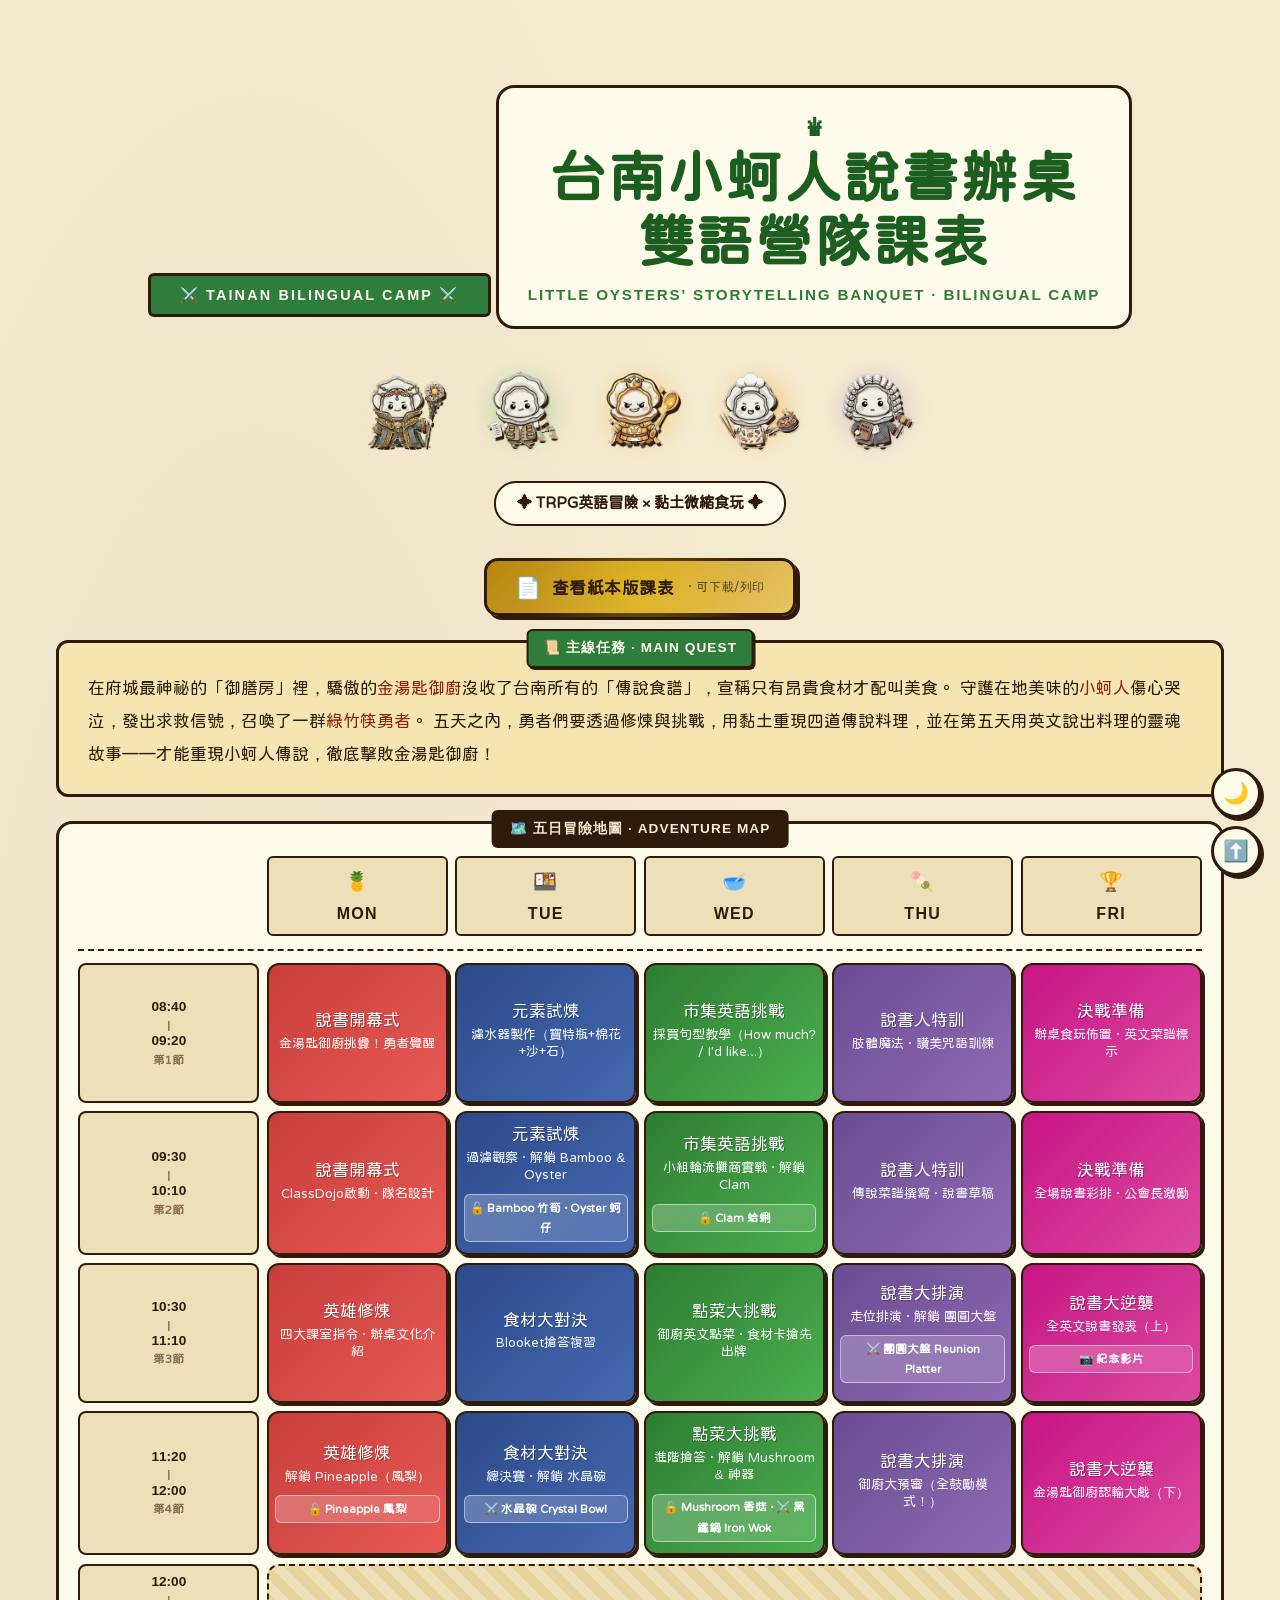
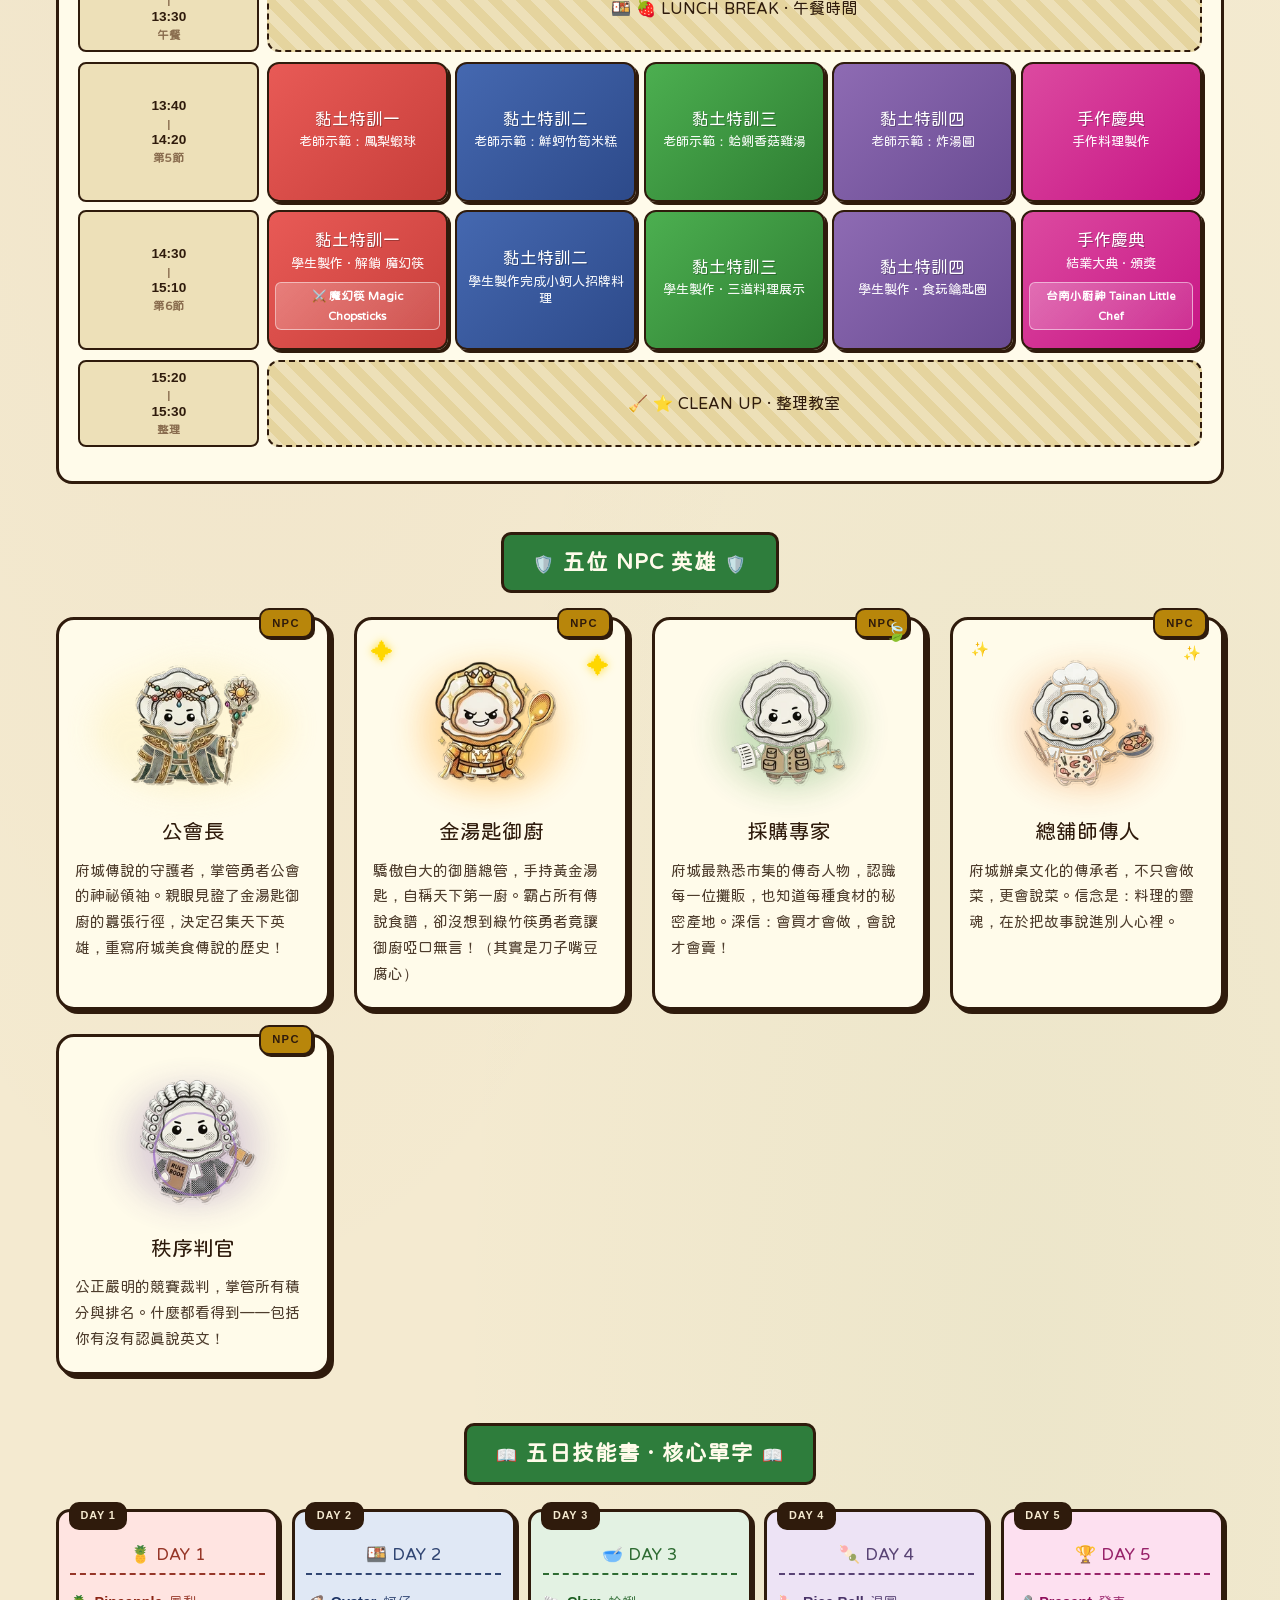
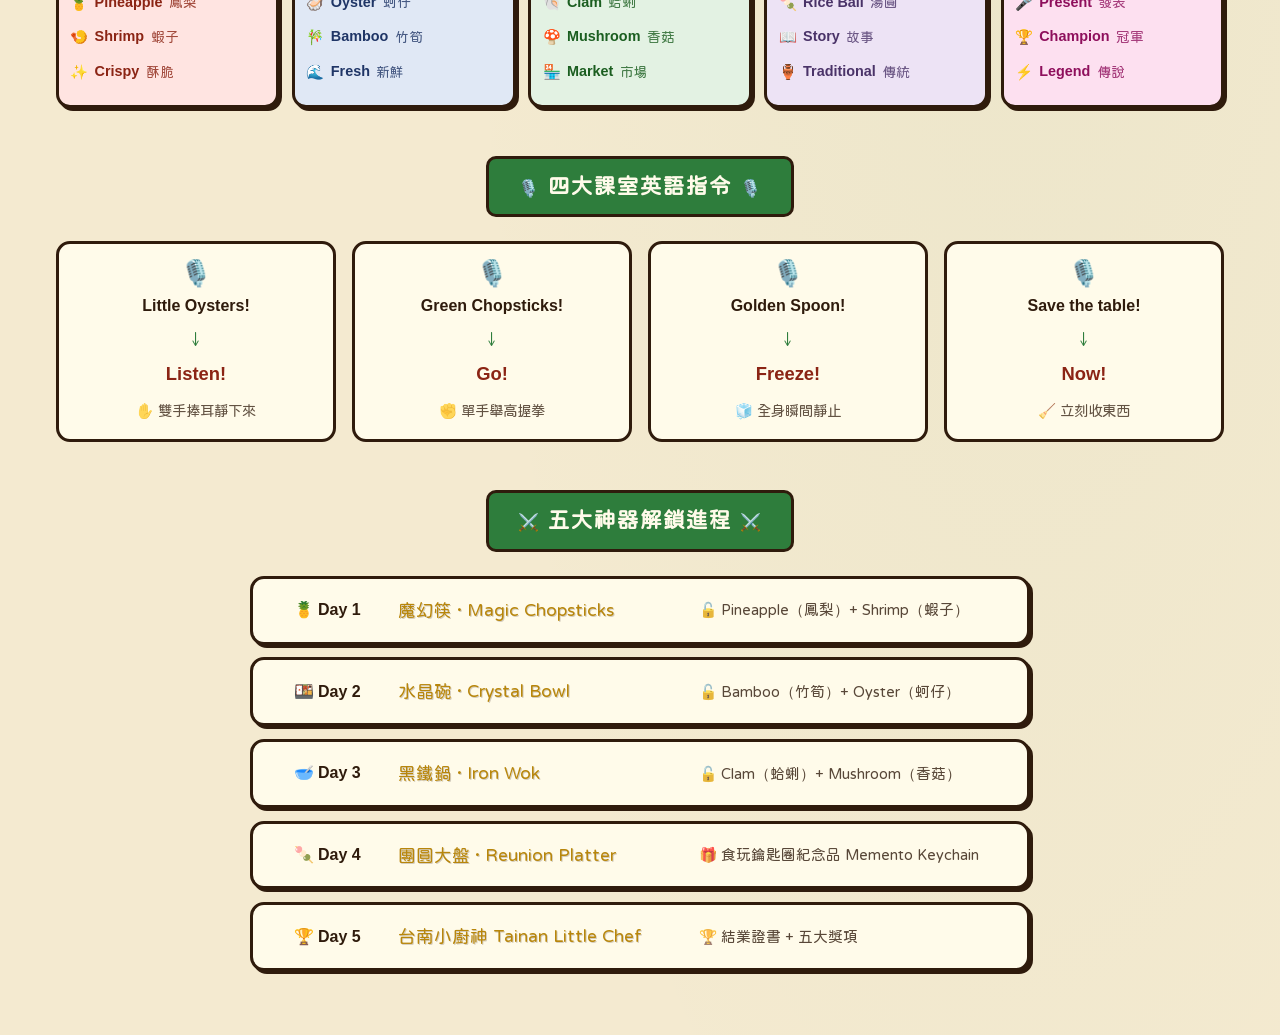
==== index.html @ e5275a4d "Update index.html" ====
<!DOCTYPE html>
<html lang="zh-TW">
<head>
<meta charset="UTF-8">
<meta name="color-scheme" content="light dark">
<meta name="viewport" content="width=device-width, initial-scale=1.0, maximum-scale=5.0">
<title>小蚵人說書辦桌｜學生家長版課表</title>
<script>
(function() {
  try {
    var saved = localStorage.getItem('theme');
    var theme;
    if (saved === 'dark' || saved === 'light') {
      theme = saved;
    } else {
      theme = window.matchMedia && window.matchMedia('(prefers-color-scheme: dark)').matches ? 'dark' : 'light';
    }
    document.documentElement.setAttribute('data-theme', theme);
  } catch(e) {
    document.documentElement.setAttribute('data-theme', 'light');
  }
})();
</script>
<style>
/* Huninn 粉圓體 - 繁體中文圓體 */
@font-face {
  font-family: 'Huninn';
  src: url([data-uri]) format('woff2');
  font-weight: 400;
  font-style: normal;
  font-display: swap;
}
@import url('https://fonts.googleapis.com/css2?family=Fredoka:wght@400;500;600;700&family=M+PLUS+Rounded+1c:wght@400;500;700&display=swap');

:root {
  color-scheme: light dark;
  /* 淺色主題 - 米黃 + 竹葉綠 */
  --bg: #F4EAD0;
  --bg-paper: #EDE0B8;
  --bg-deep: #E5D49E;
  --panel-bg: #FFFBEA;
  --panel-text: #2F1B0C;
  --ink: #2F1B0C;
  --ink-light: #5A3F28;
  --ink-muted: #8A6D4F;
  --gold: #B8860B;
  --gold-light: #E8C560;
  --leaf: #2E7D3C;
  --leaf-bright: #4CAF50;
  --leaf-deep: #1B5E20;
  --parch: #F5E5B0;
  --parch-text: #2F1B0C;
  --danger: #8B2414;
  --shadow: rgba(47, 27, 12, 0.2);
  --shadow-strong: rgba(47, 27, 12, 0.35);
  --muted-bg: rgba(47, 27, 12, 0.05);
  
  /* 五日主色（淺色底專用） */
  --day1-main: #C73E3A; --day1-light: #FFE4E1; --day1-accent: #E85A56; --day1-text: #8B2414;
  --day2-main: #2D4A8A; --day2-light: #E0E8F5; --day2-accent: #4568B0; --day2-text: #1F3566;
  --day3-main: #2E7D32; --day3-light: #E3F2E3; --day3-accent: #4CAF50; --day3-text: #1B5E20;
  --day4-main: #6A4C93; --day4-light: #EDE3F5; --day4-accent: #8E6BB3; --day4-text: #4A3368;
  --day5-main: #C71585; --day5-light: #FDE0F0; --day5-accent: #DC4AA0; --day5-text: #8E0F5C;
}

/* 深色主題 - 竹林深夜 */
[data-theme="dark"] {
  color-scheme: dark;
  --bg: #1A2818;
  --bg-paper: #243322;
  --bg-deep: #2D4028;
  --panel-bg: #243322;
  --panel-text: #F5EAD0;
  --ink: #F0E6C8;
  --ink-light: #D4C99A;
  --ink-muted: #A89968;
  --gold: #FFD54F;
  --gold-light: #FFE680;
  --leaf: #81C784;
  --leaf-bright: #A5D6A7;
  --leaf-deep: #66BB6A;
  --parch: #3A4A35;
  --parch-text: #F0E6C8;
  --danger: #EF5350;
  --shadow: rgba(0, 0, 0, 0.6);
  --shadow-strong: rgba(0, 0, 0, 0.8);
  --muted-bg: rgba(255, 255, 255, 0.08);
  
  /* 五日主色（深色底專用 - 更亮的漸層 + 文字更亮） */
  /* 深色：深飽和配色，對應紙本版繪本風 */
  --day1-main: #8B3535; --day1-light: #3D1414; --day1-accent: #A64545; --day1-text: #FFFBEA;
  --day2-main: #2C4A7E; --day2-light: #142238; --day2-accent: #3D5F96; --day2-text: #FFFBEA;
  --day3-main: #2D6E3B; --day3-light: #13301A; --day3-accent: #3C8A4C; --day3-text: #FFFBEA;
  --day4-main: #5A3A7E; --day4-light: #261838; --day4-accent: #7350A0; --day4-text: #FFFBEA;
  --day5-main: #953D6B; --day5-light: #3F1A2E; --day5-accent: #B4508A; --day5-text: #FFFBEA;
}

[data-theme="light"] {
  color-scheme: light;
  --bg: #F4EAD0;
  --bg-paper: #EDE0B8;
  --bg-deep: #E5D49E;
  --panel-bg: #FFFBEA;
  --panel-text: #2F1B0C;
  --ink: #2F1B0C;
  --ink-light: #5A3F28;
  --ink-muted: #8A6D4F;
  --gold: #B8860B;
  --gold-light: #E8C560;
  --leaf: #2E7D3C;
  --leaf-bright: #4CAF50;
  --leaf-deep: #1B5E20;
  --parch: #F5E5B0;
  --parch-text: #2F1B0C;
  --danger: #8B2414;
  --shadow: rgba(47, 27, 12, 0.2);
  --shadow-strong: rgba(47, 27, 12, 0.35);
  --muted-bg: rgba(47, 27, 12, 0.05);
  --day1-main: #C73E3A; --day1-light: #FFE4E1; --day1-accent: #E85A56; --day1-text: #8B2414;
  --day2-main: #2D4A8A; --day2-light: #E0E8F5; --day2-accent: #4568B0; --day2-text: #1F3566;
  --day3-main: #2E7D32; --day3-light: #E3F2E3; --day3-accent: #4CAF50; --day3-text: #1B5E20;
  --day4-main: #6A4C93; --day4-light: #EDE3F5; --day4-accent: #8E6BB3; --day4-text: #4A3368;
  --day5-main: #C71585; --day5-light: #FDE0F0; --day5-accent: #DC4AA0; --day5-text: #8E0F5C;
}

* { box-sizing: border-box; margin: 0; padding: 0; }
html { scroll-behavior: smooth; }

html {
  background: var(--bg);
  min-height: 100vh;
}
body {
  background: var(--bg);
  color: var(--ink);
  font-family: 'Huninn', 'M PLUS Rounded 1c', 'Noto Sans TC', 'PingFang TC', 'Microsoft JhengHei', sans-serif;
  line-height: 1.75;
  min-height: 100vh;
  transition: background 0.3s, color 0.3s;
  background-image: 
    radial-gradient(ellipse at 20% 30%, rgba(139, 69, 19, 0.04) 0%, transparent 40%),
    radial-gradient(ellipse at 80% 70%, rgba(46, 125, 60, 0.04) 0%, transparent 40%);
}

[data-theme="dark"] body {
  background-image:
    radial-gradient(ellipse at 30% 40%, rgba(76, 175, 80, 0.08) 0%, transparent 50%),
    radial-gradient(ellipse at 70% 60%, rgba(255, 213, 79, 0.05) 0%, transparent 50%);
}

.container { max-width: 1200px; margin: 0 auto; padding: 2rem 1rem; }

/* ========== Hero ========== */
.hero {
  text-align: center;
  padding: 2.5rem 1rem 2rem;
  position: relative;
}

.hero-banner {
  display: inline-block;
  background: var(--leaf);
  color: #FFFBEA;
  padding: 0.4rem 1.8rem;
  font-family: 'Fredoka', sans-serif;
  font-weight: 600;
  font-size: 0.9rem;
  letter-spacing: 0.15em;
  margin-bottom: 1rem;
  border: 3px solid var(--ink);
  border-radius: 6px;
  text-transform: uppercase;
}
[data-theme="dark"] .hero-banner {
  background: var(--leaf);
  color: #0D1B0F;
  border-color: #0D1B0F;
  box-shadow: 3px 3px 0 #0D1B0F;
}
.hero-banner::before { content: '⚔️ '; }
.hero-banner::after { content: ' ⚔️'; }

.hero-title {
  font-family: 'Huninn', sans-serif;
  font-size: clamp(2rem, 5vw, 3.5rem);
  color: var(--leaf-deep);
  line-height: 1.15;
  margin-bottom: 0.3rem;
  letter-spacing: 0.05em;
  display: block;
  font-weight: 700;
}
[data-theme="dark"] .hero-title {
  color: var(--gold-light);
}
.hero-title .crown {
  display: block;
  font-size: 1.8rem;
  margin-bottom: 0.2rem;
  animation: sparkle 2s ease-in-out infinite;
}
@keyframes sparkle {
  0%, 100% { transform: scale(1) rotate(0deg); }
  50% { transform: scale(1.1) rotate(-5deg); }
}

.hero-subtitle {
  font-family: 'Fredoka', sans-serif;
  font-weight: 600;
  font-size: clamp(0.8rem, 1.7vw, 0.95rem);
  color: var(--leaf);
  letter-spacing: 0.12em;
  margin-top: 0.5rem;
  text-transform: uppercase;
}
[data-theme="dark"] .hero-subtitle {
  color: var(--leaf-bright);
}
.hero-card {
  display: inline-block;
  background: var(--panel-bg);
  border: 3.5px solid var(--ink);
  border-radius: 18px;
  padding: 1.3rem 1.8rem 1.1rem;
  margin: 0.8rem auto 0;
  max-width: 100%;
  position: relative;
}
[data-theme="dark"] .hero-card {
  border-color: var(--gold-light);
}

.hero-divider-wrap {
  display: block;
  text-align: center;
  margin: 1.5rem 0 0.5rem;
  width: 100%;
}
.hero-divider {
  display: inline-flex;
  align-items: center;
  justify-content: center;
  color: var(--ink);
  font-size: 0.95rem;
  font-family: 'Huninn', sans-serif;
  font-weight: 600;
  background: var(--panel-bg);
  border: 2.5px solid var(--ink);
  border-radius: 22px;
  padding: 0.45rem 1.3rem;
  max-width: 95%;
}


.hero-deco-left, .hero-deco-right {
  position: absolute;
  top: 50%;
  width: 130px;
  height: 130px;
  opacity: 0.95;
  transform: translateY(-50%);
  pointer-events: none;
  filter: drop-shadow(3px 3px 0 var(--shadow));
}
.hero-deco-left { left: 1rem; }
.hero-deco-right { right: 1rem; transform: translateY(-50%) scaleX(-1); }

/* ========== Quest Board ========== */
.quest-board {
  background: var(--parch);
  border: 3px solid var(--ink);
  border-radius: 12px;
  padding: 1.8rem 1.8rem 1.5rem;
  margin: 1.5rem 0;
  position: relative;
  font-family: 'Huninn', sans-serif;
  line-height: 1.95;
  color: var(--parch-text);
  font-size: 1.05rem;
}
.quest-label {
  display: inline-block;
  position: absolute;
  top: -14px;
  left: 50%;
  transform: translateX(-50%);
  background: var(--leaf);
  color: #FFFBEA;
  padding: 0.25rem 0.9rem;
  font-family: 'Fredoka', sans-serif;
  font-weight: 700;
  font-size: 0.85rem;
  letter-spacing: 0.08em;
  border: 2.5px solid var(--ink);
  border-radius: 6px;
  box-shadow: 2px 2px 0 var(--ink);
  white-space: nowrap;
}
[data-theme="dark"] .quest-label {
  background: var(--leaf);
  color: #0D1B0F;
  border-color: #0D1B0F;
  box-shadow: 2px 2px 0 #0D1B0F;
}
.quest-board strong { color: var(--danger); font-weight: normal; }

/* ========== 版本切換 tabs ========== */
.version-tabs {
  display: flex;
  justify-content: center;
  gap: 0.5rem;
  margin: 1.5rem 0 1rem;
  flex-wrap: wrap;
}
.vtab {
  background: var(--panel-bg);
  border: 2.5px solid var(--ink);
  color: var(--ink);
  padding: 0.6rem 1.2rem;
  border-radius: 22px;
  font-family: 'Huninn', sans-serif;
  font-size: 0.95rem;
  cursor: pointer;
  transition: all 0.15s;
  box-shadow: 3px 3px 0 var(--ink);
}
.vtab:hover { transform: translate(-1px, -1px); box-shadow: 4px 4px 0 var(--ink); }
.vtab:active { transform: translate(2px, 2px); box-shadow: 1px 1px 0 var(--ink); }
.vtab.active { 
  background: var(--leaf); 
  color: #FFFBEA; 
  border-color: var(--ink);
}
[data-theme="dark"] .vtab.active {
  background: var(--leaf);
  color: #0D1B0F;
}

.week-badge {
  text-align: center;
  margin: 1rem 0;
  font-family: 'Huninn', sans-serif;
  color: var(--ink);
  font-size: 1.05rem;
  padding: 0.5rem;
}

/* ========== 課表 ========== */
.schedule {
  background: var(--panel-bg);
  border: 3px solid var(--ink);
  border-radius: 16px;
  padding: 2rem 1.2rem 1.5rem;
  margin: 1.5rem 0;
  position: relative;
}
.schedule-label {
  position: absolute;
  top: -14px;
  left: 50%;
  transform: translateX(-50%);
  background: var(--ink);
  color: #F5EAD0;
  padding: 0.3rem 1rem;
  font-family: 'Fredoka', sans-serif;
  font-weight: 700;
  font-size: 0.85rem;
  letter-spacing: 0.08em;
  border-radius: 6px;
  white-space: nowrap;
  border: 2.5px solid var(--ink);
}
[data-theme="dark"] .schedule-label {
  background: var(--leaf-bright);
  color: #0D1B0F;
  border-color: #0D1B0F;
}

/* 欄位等寬！time 欄與五天欄完全等寬 */
.schedule-header, .row, .break-row {
  display: grid;
  grid-template-columns: repeat(6, minmax(0, 1fr));
  gap: 0.45rem;
  align-items: stretch;
}
.schedule-header {
  margin-bottom: 0.75rem;
  padding-bottom: 0.8rem;
  border-bottom: 2px dashed var(--ink);
}
.row { margin-bottom: 0.5rem; }
.break-row { margin: 0.6rem 0; }

.col-day {
  min-width: 0;
  text-align: center;
  font-family: 'Fredoka', sans-serif;
  font-weight: 600;
  font-size: 1rem;
  color: var(--ink);
  text-transform: uppercase;
  letter-spacing: 0.08em;
  padding: 0.4rem 0.2rem;
  background: var(--bg-paper);
  border: 2px solid var(--ink);
  border-radius: 6px;
}
.col-day .emoji { font-size: 1.2rem; display: block; margin-bottom: 0.1rem; }

.time-cell {
  min-width: 0;
  display: flex;
  flex-direction: column;
  justify-content: center;
  align-items: center;
  font-family: 'Fredoka', sans-serif;
  font-weight: 700;
  color: var(--ink);
  font-size: 0.85rem;
  line-height: 1.25;
  padding: 0.5rem 0.2rem;
  background: var(--bg-paper);
  border: 2px solid var(--ink);
  border-radius: 8px;
  text-align: center;
}
.time-cell .dash { font-size: 0.7rem; color: var(--ink-muted); margin: 0.1rem 0; }
.time-cell .period { 
  font-size: 0.72rem; 
  color: var(--ink-muted); 
  margin-top: 0.15rem; 
  font-family: 'Huninn',sans-serif; 
}

/* 課程格子 */
.session-cell {
  color: white;
  border-radius: 12px;
  padding: 0.7rem 0.4rem;
  cursor: pointer;
  transition: all 0.18s;
  border: 2.5px solid var(--ink);
  box-shadow: 3px 3px 0 var(--ink);
  min-height: 140px;
  min-width: 0;
  display: flex;
  flex-direction: column;
  justify-content: center;
  text-align: center;
  overflow-wrap: anywhere;
  word-break: break-word;
}
.session-cell:hover { 
  transform: translate(-2px, -2px) scale(1.02); 
  box-shadow: 5px 5px 0 var(--ink);
  z-index: 5;
}
.session-cell:active { transform: translate(2px, 2px); box-shadow: 1px 1px 0 var(--ink); }

.session-theme {
  font-family: 'Huninn', sans-serif;
  font-size: 1.05rem;
  line-height: 1.2;
  margin-bottom: 0.3rem;
  text-shadow: 1px 1px 0 rgba(0,0,0,0.25);
  overflow-wrap: anywhere;
  word-break: break-word;
}
.session-sub {
  font-size: 0.82rem;
  line-height: 1.3;
  opacity: 0.95;
  margin-bottom: 0.3rem;
}
.session-teacher {
  font-size: 0.82rem;
  line-height: 1.35;
  padding-top: 0.4rem;
  margin-top: 0.4rem;
  border-top: 1px dashed rgba(255,255,255,0.4);
}
.session-teacher .role-label { font-size: 0.68rem; opacity: 0.85; display: block; margin-bottom: 0.1rem; }
.session-teacher .role-name {
  font-family: 'Huninn', sans-serif;
  font-size: 0.9rem;
  display: block;
  margin-bottom: 0.05rem;
}
.session-teacher .teacher-name { font-size: 0.85rem; opacity: 0.95; }

.session-cameo {
  font-size: 0.72rem;
  margin-top: 0.35rem;
  padding: 0.2rem 0.35rem;
  background: rgba(255, 215, 0, 0.3);
  border: 1px dashed rgba(255, 255, 255, 0.7);
  border-radius: 6px;
  line-height: 1.3;
}
.session-cameo .cameo-label { font-size: 0.65rem; display: block; opacity: 0.9; }

.session-unlock {
  font-size: 0.72rem;
  margin-top: 0.35rem;
  overflow-wrap: anywhere;
  word-break: break-word;
  max-width: 100%;
  background: linear-gradient(135deg, rgba(255,255,255,0.25), rgba(255,255,255,0.1));
  border: 1px solid rgba(255,255,255,0.5);
  border-radius: 6px;
  padding: 0.18rem 0.35rem;
  display: inline-block;
  font-weight: 600;
  animation: glow 2s ease-in-out infinite;
}
@keyframes glow {
  0%, 100% { box-shadow: inset 0 0 0 1px rgba(255,255,255,0.2); }
  50% { box-shadow: inset 0 0 0 1px rgba(255,255,255,0.4), 0 0 8px rgba(255,255,255,0.3); }
}

.session-cell.day-1-am { background: linear-gradient(135deg, var(--day1-main), var(--day1-accent)); }
.session-cell.day-1-pm { background: linear-gradient(135deg, var(--day1-accent), var(--day1-main)); }
.session-cell.day-2-am { background: linear-gradient(135deg, var(--day2-main), var(--day2-accent)); }
.session-cell.day-2-pm { background: linear-gradient(135deg, var(--day2-accent), var(--day2-main)); }
.session-cell.day-3-am { background: linear-gradient(135deg, var(--day3-main), var(--day3-accent)); }
.session-cell.day-3-pm { background: linear-gradient(135deg, var(--day3-accent), var(--day3-main)); }
.session-cell.day-4-am { background: linear-gradient(135deg, var(--day4-main), var(--day4-accent)); }
.session-cell.day-4-pm { background: linear-gradient(135deg, var(--day4-accent), var(--day4-main)); }
.session-cell.day-5-am { background: linear-gradient(135deg, var(--day5-main), var(--day5-accent)); }
.session-cell.day-5-pm { background: linear-gradient(135deg, var(--day5-accent), var(--day5-main)); }
[data-theme="dark"] .session-cell {
  color: #FFFBEA;
}
[data-theme="dark"] .session-theme {
  text-shadow: 1px 1px 0 rgba(0,0,0,0.45);
}
[data-theme="dark"] .session-teacher {
  border-top-color: rgba(255, 251, 234, 0.35);
}
[data-theme="dark"] .session-cameo {
  background: rgba(255, 215, 0, 0.28);
  border-color: rgba(255, 215, 0, 0.6);
  color: #FFE8A0;
}
[data-theme="dark"] .session-unlock {
  background: linear-gradient(135deg, rgba(255,255,255,0.2), rgba(255,255,255,0.08));
  border-color: rgba(255, 251, 234, 0.4);
  color: #FFFBEA;
}


.break-row { grid-template-columns: repeat(6, minmax(0, 1fr)); }
.break-row .break-content { grid-column: 2 / -1; }
.break-content {
  background: repeating-linear-gradient(45deg, var(--bg-paper), var(--bg-paper) 10px, var(--bg-deep) 10px, var(--bg-deep) 20px);
  border: 2.5px dashed var(--ink);
  border-radius: 12px;
  padding: 0.75rem 1rem;
  text-align: center;
  font-family: 'Huninn', sans-serif;
  color: var(--ink);
  font-size: 1rem;
  display: flex;
  align-items: center;
  justify-content: center;
  gap: 0.5rem;
  min-height: 60px;
}

/* ========== 資訊區 ========== */
.info-section { margin: 3rem 0 2rem; }
.section-title {
  font-family: 'Huninn', sans-serif;
  font-size: 1.35rem;
  color: #FFFBEA;
  text-align: center;
  margin: 0 auto 1.5rem;
  padding: 0.55rem 1.3rem;
  display: block;
  width: fit-content;
  max-width: 95%;
  background: var(--leaf);
  border: 3px solid var(--ink);
  border-radius: 10px;
  font-weight: 700;
  letter-spacing: 0.05em;
}
[data-theme="dark"] .section-title {
  background: var(--leaf);
  color: #0D1B0F;
  border-color: #0D1B0F;
}
.section-title::before, .section-title::after {
  margin: 0 0.5rem;
  font-size: 1.05rem;
}
.section-title.icon-npc::before, .section-title.icon-npc::after { content: '🛡️'; }
.section-title.icon-vocab::before, .section-title.icon-vocab::after { content: '📖'; }
.section-title.icon-cmd::before, .section-title.icon-cmd::after { content: '🎙️'; }
.section-title.icon-artifact::before, .section-title.icon-artifact::after { content: '⚔️'; }
.section-title.icon-award::before, .section-title.icon-award::after { content: '🏆'; }

/* NPC 卡片 - 淺色深色都要清楚 */
.npc-grid {
  display: grid;
  grid-template-columns: repeat(auto-fit, minmax(230px, 1fr));
  gap: 1.5rem;
  margin-top: 1rem;
}
.npc-card {
  background: var(--panel-bg);
  color: var(--panel-text);
  border: 3px solid var(--ink);
  border-radius: 18px;
  padding: 2rem 1rem 1.3rem;
  text-align: center;
  box-shadow: 4px 4px 0 var(--ink);
  transition: all 0.2s;
  position: relative;
}
.npc-card:hover { transform: translate(-2px, -2px); box-shadow: 6px 6px 0 var(--ink); }

/* NPC 標籤重做 - 純文字膠囊（無 emoji） */
.npc-badge {
  position: absolute;
  top: -12px;
  right: 14px;
  background: var(--gold);
  color: var(--ink);
  padding: 0.2rem 0.7rem;
  font-family: 'Fredoka', sans-serif;
  font-weight: 700;
  font-size: 0.7rem;
  border: 2.5px solid var(--ink);
  border-radius: 10px;
  letter-spacing: 0.12em;
  box-shadow: 2px 2px 0 var(--ink);
}
[data-theme="dark"] .npc-badge {
  background: var(--gold);
  color: #0D1B0F;
  border-color: #0D1B0F;
  box-shadow: 2px 2px 0 #0D1B0F;
}

.npc-img {
  width: 140px;
  height: 140px;
  object-fit: contain;
  margin: 0 auto 0.8rem;
  display: block;
  filter: drop-shadow(2px 2px 0 var(--shadow));
  position: relative;
  z-index: 3;
}
.npc-name {
  font-family: 'Huninn', sans-serif;
  font-size: 1.3rem;
  color: var(--panel-text);
  margin-bottom: 0.5rem;
}
.npc-desc {
  font-size: 0.92rem;
  color: var(--panel-text);
  opacity: 0.85;
  line-height: 1.75;
  text-align: left;
}

/* 單字 */
.vocab-grid { display: grid; grid-template-columns: repeat(5, 1fr); gap: 0.8rem; }
.vocab-day {
  border: 3px solid var(--ink);
  border-radius: 14px;
  padding: 1.4rem 0.7rem 1rem;
  box-shadow: 3px 3px 0 var(--ink);
  position: relative;
}
.vocab-day-label {
  position: absolute;
  top: -10px;
  left: 10px;
  background: var(--ink);
  color: #F5EAD0;
  padding: 0.15rem 0.6rem;
  font-family: 'Fredoka', sans-serif;
  font-weight: 700;
  font-size: 0.68rem;
  border-radius: 10px;
  letter-spacing: 0.08em;
  border: 2px solid var(--ink);
}
[data-theme="dark"] .vocab-day-label {
  background: var(--leaf-bright);
  color: #0D1B0F;
  border-color: #0D1B0F;
}

.vocab-day.d1 { background: var(--day1-light); color: var(--day1-text); }
.vocab-day.d2 { background: var(--day2-light); color: var(--day2-text); }
.vocab-day.d3 { background: var(--day3-light); color: var(--day3-text); }
.vocab-day.d4 { background: var(--day4-light); color: var(--day4-text); }
.vocab-day.d5 { background: var(--day5-light); color: var(--day5-text); }

.vocab-title {
  text-align: center;
  font-family: 'Huninn', sans-serif;
  font-size: 1.05rem;
  color: inherit;
  border-bottom: 2px dashed currentColor;
  padding: 0.3rem 0;
  margin-bottom: 0.6rem;
  opacity: 0.9;
}
.vocab-item { 
  font-size: 0.9rem; 
  padding: 0.3rem 0; 
  color: inherit;
  display: flex; 
  align-items: center; 
  gap: 0.4rem; 
}
.vocab-item .en { 
  font-family: 'Fredoka', sans-serif; 
  font-weight: 600; 
  color: inherit;
}
.vocab-item .zh { 
  color: inherit; 
  opacity: 0.8;
  font-size: 0.85rem; 
}

/* 指令 */
.cmd-grid { display: grid; grid-template-columns: repeat(auto-fit, minmax(220px, 1fr)); gap: 1rem; }
.cmd-card {
  background: var(--panel-bg);
  color: var(--panel-text);
  border: 3px solid var(--ink);
  border-radius: 14px;
  padding: 1rem 1.2rem 1rem;
  text-align: center;
}
.cmd-card-icon {
  display: block;
  text-align: center;
  font-size: 1.6rem;
  margin-bottom: 0.4rem;
  line-height: 1;
}
.cmd-call { 
  font-family: 'Fredoka', sans-serif; 
  font-weight: 600; 
  color: var(--panel-text); 
  font-size: 1rem; 
}
.cmd-arrow { margin: 0.3rem 0; color: var(--leaf); }
.cmd-resp { 
  font-family: 'Fredoka', sans-serif; 
  font-weight: 700; 
  color: var(--danger); 
  font-size: 1.15rem; 
}
.cmd-act { 
  margin-top: 0.5rem; 
  font-size: 0.9rem; 
  color: var(--panel-text);
  opacity: 0.75;
}

/* 神器 */
.artifact-list { display: grid; gap: 0.8rem; max-width: 780px; margin: 0 auto; }
.artifact-row {
  display: grid;
  grid-template-columns: 110px 1.2fr 1.3fr;
  gap: 1rem;
  padding: 1rem 1.2rem;
  border: 3px solid var(--ink);
  border-radius: 14px;
  background: var(--panel-bg);
  color: var(--panel-text);
  box-shadow: 3px 3px 0 var(--ink);
  align-items: center;
}
.artifact-day { 
  font-family: 'Fredoka', sans-serif; 
  font-weight: 700; 
  text-align: center; 
  color: var(--panel-text); 
}
.artifact-name { 
  font-family: 'Huninn', sans-serif; 
  font-size: 1.1rem; 
  color: var(--gold);
  text-shadow: 1px 1px 0 var(--shadow);
}
[data-theme="dark"] .artifact-name { color: var(--gold-light); }
.artifact-req { 
  font-size: 0.92rem; 
  color: var(--panel-text);
  opacity: 0.8;
}

/* 獎項 - AWARD 徽章重做（純文字無 emoji） */
.awards-grid { display: grid; grid-template-columns: repeat(auto-fit, minmax(250px, 1fr)); gap: 1.5rem; margin-top: 1.5rem; }
.award-card {
  background: var(--panel-bg);
  color: var(--panel-text);
  border: 3px solid var(--ink);
  border-radius: 16px;
  padding: 2rem 1rem 1.2rem;
  box-shadow: 4px 4px 0 var(--ink);
  text-align: center;
  position: relative;
}
[data-theme="dark"] .award-card {
  background: linear-gradient(135deg, var(--panel-bg) 0%, var(--bg-deep) 100%);
}
/* AWARD 徽章純文字膠囊 */
.award-badge {
  position: absolute;
  top: -13px;
  left: 50%;
  transform: translateX(-50%);
  background: var(--gold);
  color: var(--ink);
  padding: 0.2rem 0.9rem;
  font-family: 'Fredoka', sans-serif;
  font-weight: 800;
  font-size: 0.72rem;
  border: 2.5px solid var(--ink);
  border-radius: 10px;
  letter-spacing: 0.15em;
  box-shadow: 2px 2px 0 var(--ink);
  white-space: nowrap;
}
[data-theme="dark"] .award-badge {
  background: var(--gold);
  color: #0D1B0F;
  border-color: #0D1B0F;
  box-shadow: 2px 2px 0 #0D1B0F;
}

.award-emoji { 
  font-size: 2.6rem; 
  margin-bottom: 0.5rem; 
  filter: drop-shadow(2px 2px 0 var(--shadow)); 
}
.award-name { 
  font-family: 'Huninn', sans-serif; 
  font-size: 1.2rem; 
  color: var(--panel-text); 
  margin-bottom: 0.5rem; 
}
.award-desc { 
  font-size: 0.9rem; 
  color: var(--panel-text);
  opacity: 0.8;
  line-height: 1.65; 
}

/* 缺席/說明文字 */
.info-note {
  text-align: center;
  color: var(--ink-light);
  margin-bottom: 1rem;
  font-size: 0.95rem;
  padding: 0.5rem;
}


/* 紙本版彈窗 */
.paper-modal-overlay {
  position: fixed;
  inset: 0;
  background: rgba(0, 0, 0, 0.85);
  display: none;
  align-items: center;
  justify-content: center;
  z-index: 2000;
  padding: 1rem;
  backdrop-filter: blur(4px);
}
.paper-modal-overlay.show { display: flex; }
.paper-modal {
  background: var(--panel-bg);
  border: 3px solid var(--ink);
  border-radius: 18px;
  max-width: 95vw;
  max-height: 95vh;
  width: auto;
  display: flex;
  flex-direction: column;
  overflow: hidden;
}
.paper-modal-head {
  padding: 0.8rem 1.2rem;
  background: var(--leaf);
  color: #FFFBEA;
  display: flex;
  align-items: center;
  justify-content: space-between;
  border-bottom: 2.5px solid var(--ink);
  flex-shrink: 0;
}
[data-theme="dark"] .paper-modal-head {
  color: #0D1B0F;
  border-bottom-color: #0D1B0F;
}
.paper-modal-title {
  font-family: 'Huninn', sans-serif;
  font-size: 1.2rem;
  font-weight: 700;
}
.paper-modal-actions { display: flex; gap: 0.6rem; align-items: center; }
.paper-download-btn {
  background: var(--panel-bg);
  color: var(--ink);
  border: 2.5px solid var(--ink);
  padding: 0.35rem 0.9rem;
  border-radius: 20px;
  font-family: 'Huninn', sans-serif;
  font-size: 0.9rem;
  text-decoration: none;
  transition: all 0.15s;
  white-space: nowrap;
}
.paper-download-btn:hover {
  background: var(--gold-light);
  transform: translateY(-1px);
}
.paper-close-btn {
  background: var(--danger);
  color: #FFFBEA;
  border: 2.5px solid var(--ink);
  width: 34px; height: 34px;
  border-radius: 50%;
  font-size: 1rem;
  cursor: pointer;
  font-weight: 700;
  display: flex;
  align-items: center;
  justify-content: center;
}
.paper-modal-body {
  padding: 1rem;
  overflow: auto;
  flex: 1;
  background: #F4EAD0;
  display: flex;
  align-items: flex-start;
  justify-content: center;
}

.paper-pdf {
  width: min(95vw, 900px);
  height: min(85vh, 1200px);
  border: none;
  border-radius: 8px;
  background: #F4EAD0;
  display: block;
}
.paper-img-fallback {
  display: none; /* 預設隱藏，若 iframe 失敗才顯示 */
  max-width: 100%;
  height: auto;
  border-radius: 8px;
}
@media (max-width: 768px) {
  .paper-pdf { height: 80vh; }
}

.paper-img {
  max-width: 100%;
  height: auto;
  display: block;
  border-radius: 8px;
  box-shadow: 0 4px 20px rgba(0,0,0,0.15);
}
@media (max-width: 768px) {
  .paper-modal { max-width: 98vw; max-height: 98vh; border-radius: 12px; }
  .paper-modal-head { padding: 0.6rem 0.8rem; }
  .paper-modal-title { font-size: 1rem; }
  .paper-download-btn { padding: 0.3rem 0.6rem; font-size: 0.78rem; }
  .paper-close-btn { width: 30px; height: 30px; font-size: 0.9rem; }
  .paper-modal-body { padding: 0.5rem; }
}
.fab-paper {
  background: var(--gold-light) !important;
  color: var(--ink) !important;
  font-weight: 700;
}
[data-theme="dark"] .fab-paper {
  background: var(--gold) !important;
  color: #0D1B0F !important;
}


/* ============ Hero NPC 陣容（5 個排排站 + 浮動 + 光環） ============ */
.hero-npcs {
  display: flex;
  justify-content: center;
  align-items: flex-end;
  gap: 1.4rem;
  margin: 1.8rem 0 1rem;
  flex-wrap: wrap;
  position: relative;
  z-index: 2;
}
.hero-npc {
  position: relative;
  width: 95px;
  height: 95px;
  display: flex;
  align-items: center;
  justify-content: center;
  animation: heroFloat 5s ease-in-out infinite;
}
.hero-npc img {
  width: 85px;
  height: 85px;
  object-fit: contain;
  position: relative;
  z-index: 2;
  filter: drop-shadow(2px 3px 0 var(--ink));
}
.hero-npc::before {
  content: '';
  position: absolute;
  inset: 6px;
  border-radius: 50%;
  z-index: 1;
  animation: auraPulse 3s ease-in-out infinite;
  filter: blur(10px);
}
/* 角色錯開相位 */
.hero-npc:nth-child(1) { animation-delay: 0s; }
.hero-npc:nth-child(2) { animation-delay: 0.8s; }
.hero-npc:nth-child(3) { animation-delay: 1.6s; }
.hero-npc:nth-child(4) { animation-delay: 2.4s; }
.hero-npc:nth-child(5) { animation-delay: 3.2s; }

/* 5 位角色的專屬光環顏色 */
.hero-npc.guild::before {
  background: radial-gradient(circle, rgba(248, 235, 180, 0.6), rgba(248, 235, 180, 0) 70%);
}
.hero-npc.boss::before {
  background: radial-gradient(circle, rgba(255, 183, 0, 0.7), rgba(255, 183, 0, 0) 70%);
  animation: auraPulseBoss 2s ease-in-out infinite;
}
.hero-npc.market::before {
  background: radial-gradient(circle, rgba(76, 175, 80, 0.55), rgba(76, 175, 80, 0) 70%);
}
.hero-npc.chef::before {
  background: radial-gradient(circle, rgba(255, 152, 0, 0.55), rgba(255, 152, 0, 0) 70%);
}
.hero-npc.judge::before {
  background: radial-gradient(circle, rgba(156, 110, 199, 0.55), rgba(156, 110, 199, 0) 70%);
}

@keyframes heroFloat {
  0%, 100% { transform: translateY(0) rotate(0deg); }
  25% { transform: translateY(-12px) rotate(-2deg); }
  50% { transform: translateY(-16px) rotate(0deg); }
  75% { transform: translateY(-8px) rotate(2deg); }
}
@keyframes auraPulse {
  0%, 100% { transform: scale(0.95); opacity: 0.7; }
  50% { transform: scale(1.15); opacity: 1; }
}
@keyframes auraPulseBoss {
  0%, 100% { transform: scale(1); opacity: 0.85; }
  50% { transform: scale(1.25); opacity: 1; }
}
@media (max-width: 900px) {
  .hero-npc { width: 65px; height: 65px; }
  .hero-npc img { width: 60px; height: 60px; }
  .hero-npcs { gap: 0.9rem; margin: 1.3rem 0 0.8rem; }
}
@media (max-width: 520px) {
  .hero-npc { width: 56px; height: 56px; }
  .hero-npc img { width: 50px; height: 50px; }
  .hero-npcs { gap: 0.5rem; }
}

/* ============ NPC 卡片專屬特效 ============ */
.npc-card {
  position: relative;
  overflow: visible !important;
}
.npc-img-wrap {
  position: relative;
  display: inline-block;
  width: 100%;
  text-align: center;
}
.npc-aura {
  position: absolute;
  top: 50%;
  left: 50%;
  transform: translate(-50%, -50%);
  width: 85%;
  height: 85%;
  border-radius: 50%;
  z-index: 0;
  pointer-events: none;
  filter: blur(14px);
  opacity: 0.85;
}
.npc-img {
  position: relative;
  z-index: 1;
}

/* 1. 公會長：旋轉聖光 + sacredPulse */
.npc-card.npc-guild .npc-aura {
  background:
    conic-gradient(
      from 0deg,
      rgba(248, 235, 180, 0.5),
      rgba(255, 215, 90, 0.15) 30%,
      rgba(248, 235, 180, 0.5) 60%,
      rgba(255, 215, 90, 0.15) 90%,
      rgba(248, 235, 180, 0.5)
    );
  animation: sacredRotate 10s linear infinite, sacredPulse 3s ease-in-out infinite;
}
@keyframes sacredRotate {
  to { transform: translate(-50%, -50%) rotate(360deg); }
}
@keyframes sacredPulse {
  0%, 100% { opacity: 0.75; }
  50% { opacity: 1; }
}

/* 2. 金湯匙御廚：Boss 金光 + 星芒閃爍 */
.npc-card.npc-boss .npc-aura {
  background: radial-gradient(circle, rgba(255, 183, 0, 0.6), rgba(255, 140, 0, 0.3) 50%, transparent 70%);
  animation: bossGlow 2.2s ease-in-out infinite;
}
.npc-card.npc-boss::before,
.npc-card.npc-boss::after {
  content: '✦';
  position: absolute;
  color: #FFD700;
  font-size: 1.4rem;
  z-index: 4;
  text-shadow: 0 0 8px rgba(255, 215, 0, 0.8);
  pointer-events: none;
  animation: sparkleTwinkle 1.5s ease-in-out infinite;
}
.npc-card.npc-boss::before { top: 12px; left: 14px; }
.npc-card.npc-boss::after { top: 26px; right: 16px; animation-delay: 0.75s; }
@keyframes bossGlow {
  0%, 100% { opacity: 0.8; transform: translate(-50%, -50%) scale(1); }
  50% { opacity: 1; transform: translate(-50%, -50%) scale(1.12); }
}
@keyframes sparkleTwinkle {
  0%, 100% { opacity: 0.3; transform: scale(0.8) rotate(0deg); }
  50% { opacity: 1; transform: scale(1.3) rotate(180deg); }
}

/* 3. 採購專家：翠綠光 + 飄落葉子 */
.npc-card.npc-market .npc-aura {
  background: radial-gradient(circle, rgba(76, 175, 80, 0.5), rgba(46, 125, 50, 0.2) 50%, transparent 70%);
  animation: naturePulse 3s ease-in-out infinite;
}
.npc-card.npc-market::before {
  content: '🍃';
  position: absolute;
  top: -4px;
  right: 16px;
  font-size: 1.1rem;
  z-index: 4;
  animation: leafFall 4s ease-in infinite;
  pointer-events: none;
}
@keyframes naturePulse {
  0%, 100% { opacity: 0.7; transform: translate(-50%, -50%) scale(1); }
  50% { opacity: 1; transform: translate(-50%, -50%) scale(1.1); }
}
@keyframes leafFall {
  0% { top: -4px; transform: rotate(0deg); opacity: 0; }
  15% { opacity: 1; }
  50% { top: 40px; transform: rotate(180deg); opacity: 0.8; }
  100% { top: 80px; transform: rotate(360deg); opacity: 0; }
}

/* 4. 總舖師傳人：暖橙光 + 火星 */
.npc-card.npc-chef .npc-aura {
  background: radial-gradient(circle, rgba(255, 152, 0, 0.55), rgba(230, 81, 0, 0.2) 50%, transparent 70%);
  animation: fireBreath 2.5s ease-in-out infinite;
}
.npc-card.npc-chef::before,
.npc-card.npc-chef::after {
  content: '✨';
  position: absolute;
  font-size: 0.9rem;
  z-index: 4;
  pointer-events: none;
  animation: emberRise 2.5s ease-out infinite;
}
.npc-card.npc-chef::before { top: 16px; left: 18px; animation-delay: 0s; }
.npc-card.npc-chef::after { top: 20px; right: 20px; animation-delay: 1.2s; }
@keyframes fireBreath {
  0%, 100% { opacity: 0.75; transform: translate(-50%, -50%) scale(1); }
  50% { opacity: 1; transform: translate(-50%, -50%) scale(1.08); }
}
@keyframes emberRise {
  0% { transform: translateY(0) scale(0.8); opacity: 0; }
  20% { opacity: 1; }
  100% { transform: translateY(-25px) scale(1.2); opacity: 0; }
}

/* 5. 秩序判官：紫色震盪波 */
.npc-card.npc-judge .npc-aura {
  background: radial-gradient(circle, rgba(156, 110, 199, 0.55), rgba(106, 76, 147, 0.2) 50%, transparent 70%);
  animation: judgePulse 2.8s ease-in-out infinite;
}
.npc-card.npc-judge::before,
.npc-card.npc-judge::after {
  content: '';
  position: absolute;
  top: 115px;
  left: 50%;
  border: 2px solid rgba(156, 110, 199, 0.5);
  border-radius: 50%;
  z-index: 1;
  pointer-events: none;
  animation: ringExpand 2.5s ease-out infinite;
}
.npc-card.npc-judge::before {
  width: 80px; height: 80px;
  margin: -40px 0 0 -40px;
}
.npc-card.npc-judge::after {
  width: 80px; height: 80px;
  margin: -40px 0 0 -40px;
  animation-delay: 1.25s;
}
@keyframes judgePulse {
  0%, 100% { opacity: 0.7; transform: translate(-50%, -50%) scale(1); }
  50% { opacity: 1; transform: translate(-50%, -50%) scale(1.15); }
}
@keyframes ringExpand {
  0% { transform: scale(0.5); opacity: 1; }
  100% { transform: scale(2.5); opacity: 0; }
}

/* 深色模式特效微調 */
[data-theme="dark"] .npc-card.npc-guild .npc-aura {
  background: conic-gradient(
    from 0deg,
    rgba(255, 215, 90, 0.45),
    rgba(255, 255, 255, 0.1) 30%,
    rgba(255, 215, 90, 0.45) 60%,
    rgba(255, 255, 255, 0.1) 90%,
    rgba(255, 215, 90, 0.45)
  );
}
[data-theme="dark"] .npc-card.npc-boss .npc-aura {
  background: radial-gradient(circle, rgba(255, 200, 50, 0.7), rgba(255, 150, 0, 0.35) 50%, transparent 70%);
}


/* ========== 紙本版入口橫幅 - 明顯的大按鈕 ========== */
.paper-entry-bar {
  max-width: 1200px;
  margin: -0.5rem auto 1.5rem;
  padding: 0 1rem;
  display: flex;
  justify-content: center;
  gap: 1rem;
  flex-wrap: wrap;
}
.paper-entry-btn {
  background: linear-gradient(135deg, var(--gold), var(--gold-light));
  color: var(--ink);
  border: 3px solid var(--ink);
  border-radius: 14px;
  padding: 0.85rem 1.8rem;
  font-family: 'Huninn', sans-serif;
  font-size: 1.05rem;
  font-weight: 700;
  cursor: pointer;
  display: inline-flex;
  align-items: center;
  gap: 0.6rem;
  transition: all 0.2s ease;
  box-shadow: 4px 4px 0 var(--ink);
  text-decoration: none;
  letter-spacing: 0.03em;
}
.paper-entry-btn:hover {
  transform: translate(-2px, -2px);
  box-shadow: 6px 6px 0 var(--ink);
}
.paper-entry-btn:active {
  transform: translate(2px, 2px);
  box-shadow: 0 0 0 var(--ink);
}
.paper-entry-btn .icon {
  font-size: 1.3rem;
}
.paper-entry-btn .label-sub {
  font-size: 0.75rem;
  font-weight: 500;
  opacity: 0.75;
  margin-left: 0.3rem;
}
[data-theme="dark"] .paper-entry-btn {
  background: linear-gradient(135deg, #E8C560, #F8EBB4);
  color: #2A1F18;
  border-color: #2A1F18;
  box-shadow: 4px 4px 0 #1A1208;
}
[data-theme="dark"] .paper-entry-btn:hover {
  box-shadow: 6px 6px 0 #1A1208;
}

/* 脈動光暈提醒使用者 */
.paper-entry-btn::before {
  content: '';
  position: absolute;
  inset: -4px;
  border-radius: 18px;
  background: radial-gradient(circle, rgba(255, 215, 0, 0.3), transparent 70%);
  z-index: -1;
  animation: paperEntryPulse 2.5s ease-in-out infinite;
  pointer-events: none;
}
.paper-entry-btn { position: relative; z-index: 1; }
@keyframes paperEntryPulse {
  0%, 100% { opacity: 0.5; transform: scale(1); }
  50% { opacity: 1; transform: scale(1.08); }
}

@media (max-width: 640px) {
  .paper-entry-btn {
    padding: 0.7rem 1.3rem;
    font-size: 0.95rem;
    width: 100%;
    justify-content: center;
    max-width: 360px;
  }
  .paper-entry-btn .label-sub {
    display: none;
  }
}

/* Modal */
.modal-overlay {
  position: fixed;
  inset: 0;
  background: rgba(0, 0, 0, 0.7);
  display: none;
  align-items: center;
  justify-content: center;
  z-index: 1000;
  padding: 1rem;
  backdrop-filter: blur(3px);
}
.modal-overlay.show { display: flex; }

.quest-info-badge {
  position: absolute;
  top: -14px; left: 50%;
  transform: translateX(-50%);
  background: var(--leaf);
  color: #FFFBEA;
  padding: 0.22rem 0.9rem;
  font-family: 'Fredoka', sans-serif;
  font-weight: 700;
  font-size: 0.76rem;
  border: 2.5px solid var(--ink);
  border-radius: 10px;
  letter-spacing: 0.12em;
  white-space: nowrap;
  z-index: 10;
  box-shadow: 2px 2px 0 var(--ink);
  pointer-events: none;
}
[data-theme="dark"] .quest-info-badge {
  background: var(--leaf);
  color: #0D1B0F;
  border-color: #0D1B0F;
  box-shadow: 2px 2px 0 #0D1B0F;
}

.modal {
  background: var(--panel-bg);
  color: var(--panel-text);
  border: 3px solid var(--ink);
  border-radius: 18px;
  max-width: 580px;
  width: 100%;
  max-height: 85vh;
  box-shadow: 6px 6px 0 var(--ink);
  position: relative;
  display: flex;
  flex-direction: column;
}
.modal-head {
  padding: 1.8rem 1.5rem 1rem;
  border-bottom: 2px dashed var(--ink);
  position: relative;
  flex-shrink: 0;
}
.modal-badge {
  display: inline-block;
  padding: 0.25rem 0.7rem;
  border-radius: 10px;
  font-size: 0.8rem;
  font-family: 'Fredoka', sans-serif;
  font-weight: 700;
  margin-bottom: 0.5rem;
  color: white;
  border: 2px solid var(--ink);
  box-shadow: 2px 2px 0 var(--ink);
}
.modal-title { 
  font-family: 'Huninn', sans-serif; 
  font-size: 1.3rem; 
  margin-bottom: 0.3rem; 
  color: var(--panel-text); 
}
.modal-meta { 
  font-size: 0.88rem; 
  color: var(--panel-text);
  opacity: 0.75;
}
.modal-close {
  position: absolute;
  top: 0.8rem; right: 0.8rem;
  background: var(--danger);
  border: 2.5px solid var(--ink);
  color: #FFFBEA;
  width: 34px; height: 34px;
  border-radius: 50%;
  font-size: 1rem;
  cursor: pointer;
  font-weight: 700;
  box-shadow: 2px 2px 0 var(--ink);
  display: flex;
  align-items: center;
  justify-content: center;
}
.modal-close:hover { transform: translate(-1px, -1px); box-shadow: 3px 3px 0 var(--ink); }
.modal-body { 
  padding: 1.3rem 1.5rem 1.5rem; 
  overflow-y: auto;
  flex: 1;
}
.modal-section { margin-bottom: 1.2rem; }
.modal-section h4 {
  font-family: 'Huninn', sans-serif;
  font-size: 1.05rem;
  color: var(--leaf);
  margin-bottom: 0.5rem;
}
[data-theme="dark"] .modal-section h4 { color: var(--leaf-bright); }
.modal-list { list-style: none; padding: 0; }
.modal-list li {
  padding: 0.3rem 0 0.3rem 1.5rem;
  position: relative;
  font-size: 0.95rem;
  color: var(--panel-text);
  line-height: 1.7;
}
.modal-list li::before { 
  content: '▸'; 
  position: absolute; 
  left: 0.3rem; 
  color: var(--leaf); 
  font-weight: 700; 
}
[data-theme="dark"] .modal-list li::before { color: var(--leaf-bright); }

.modal-scaffold-card {
  border: 2.5px solid var(--ink);
  border-radius: 10px;
  padding: 0.9rem;
  font-size: 0.95rem;
}
.modal-scaffold-card.low { 
  background: var(--day3-light); 
  color: var(--day3-text);
}
.modal-scaffold-card.low h5 { color: var(--day3-text); }
.modal-scaffold-card.high { 
  background: var(--day1-light); 
  color: var(--day1-text);
}
.modal-scaffold-card.high h5 { color: var(--day1-text); }
.modal-scaffold-card h5 { 
  font-family: 'Huninn', sans-serif; 
  font-size: 0.95rem; 
  margin-bottom: 0.4rem; 
}

.modal-note {
  background: var(--muted-bg);
  border-left: 4px solid var(--leaf);
  padding: 0.7rem 1rem;
  border-radius: 6px;
  font-size: 0.9rem;
  color: var(--panel-text);
  margin-top: 0.8rem;
  line-height: 1.65;
}
[data-theme="dark"] .modal-note { border-left-color: var(--leaf-bright); }

.modal-cameo-note {
  background: linear-gradient(135deg, rgba(255, 215, 0, 0.25), rgba(255, 193, 7, 0.12));
  border: 2.5px dashed var(--gold);
  padding: 0.7rem 1rem;
  border-radius: 10px;
  font-size: 0.92rem;
  color: var(--panel-text);
  margin-top: 0.8rem;
  line-height: 1.65;
  font-family: 'Huninn', sans-serif;
}

/* 浮動按鈕 */
.fab-group {
  position: fixed;
  right: 1.2rem;
  bottom: 1.5rem;
  display: flex;
  flex-direction: column;
  gap: 0.5rem;
  z-index: 100;
}
.fab {
  width: 50px; height: 50px;
  background: var(--panel-bg);
  border: 3px solid var(--ink);
  border-radius: 50%;
  cursor: pointer;
  display: flex;
  align-items: center;
  justify-content: center;
  font-size: 1.3rem;
  box-shadow: 3px 3px 0 var(--ink);
  transition: all 0.15s;
  color: var(--ink);
}
.fab:hover { transform: translate(-1px, -1px); box-shadow: 4px 4px 0 var(--ink); }
.fab:active { transform: translate(2px, 2px); box-shadow: 1px 1px 0 var(--ink); }

.footer-note {
  text-align: center;
  margin: 3rem 0 1rem;
  color: var(--ink-light);
  font-size: 0.85rem;
}

@media (max-width: 768px) {
  .schedule-header, .row, .break-row { gap: 0.25rem; }
  .col-day { font-size: 0.82rem; padding: 0.35rem 0.1rem; }
  .col-day .emoji { font-size: 1.1rem; }
  .time-cell { font-size: 0.72rem; padding: 0.35rem 0.1rem; }
  .time-cell .dash, .time-cell .period { font-size: 0.62rem; }
  .session-cell { padding: 0.45rem 0.3rem; min-height: 115px; }
  .session-theme { font-size: 0.85rem; }
  .session-sub { font-size: 0.68rem; }
  .session-teacher { font-size: 0.66rem; padding-top: 0.3rem; margin-top: 0.3rem; }
  .session-teacher .role-name { font-size: 0.74rem; }
  .session-teacher .teacher-name { font-size: 0.72rem; }
  .session-teacher .role-label { font-size: 0.58rem; }
  .session-cameo { font-size: 0.62rem; padding: 0.15rem 0.28rem; }
  .session-cameo .cameo-label { font-size: 0.56rem; }
  .session-unlock { font-size: 0.62rem; padding: 0.15rem 0.3rem; }
  .vocab-grid { grid-template-columns: repeat(2, 1fr); }
  .schedule { padding: 1.5rem 0.5rem 1rem; border-radius: 14px; }
  .hero-deco-left, .hero-deco-right { display: none; }
  .artifact-row { grid-template-columns: 1fr; gap: 0.4rem; text-align: center; }
}
@media (max-width: 480px) {
  .session-cell { min-height: 105px; }
  .session-theme { font-size: 0.78rem; }
  .hero-title { font-size: 1.7rem; }
}
</style>
</head>
<body>
<div class="container">

<header class="hero">
  <div class="hero-banner">TAINAN BILINGUAL CAMP</div>
  <div class="hero-card">
    <h1 class="hero-title">
      <span class="crown">♛</span>
      台南小蚵人說書辦桌<br>
      雙語營隊課表
    </h1>
    <p class="hero-subtitle">Little Oysters' Storytelling Banquet · Bilingual Camp</p>
  </div>
  <div class="hero-npcs">
    <div class="hero-npc guild"><img src="[data-uri]" alt="公會長"></div>
    <div class="hero-npc market"><img src="[data-uri]" alt="採購專家"></div>
    <div class="hero-npc boss"><img src="[data-uri]" alt="金湯匙御廚"></div>
    <div class="hero-npc chef"><img src="[data-uri]" alt="總舖師傳人"></div>
    <div class="hero-npc judge"><img src="[data-uri]" alt="秩序判官"></div>
  </div>
  <div class="hero-divider-wrap"><div class="hero-divider">✦ TRPG英語冒險 × 黏土微縮食玩 ✦</div></div>
</header>

<div class="paper-entry-bar">
  <button class="paper-entry-btn" onclick="openPaperModal()" title="查看紙本版完整課表">
    <span class="icon">📄</span>
    <span>查看紙本版課表</span>
    <span class="label-sub">· 可下載/列印</span>
  </button>
</div>


<div class="quest-board">
<span class="quest-label">📜 主線任務 · MAIN QUEST</span>
在府城最神祕的「御膳房」裡，驕傲的<strong>金湯匙御廚</strong>沒收了台南所有的「傳說食譜」，宣稱只有昂貴食材才配叫美食。
守護在地美味的<strong>小蚵人</strong>傷心哭泣，發出求救信號，召喚了一群<strong>綠竹筷勇者</strong>。
五天之內，勇者們要透過修煉與挑戰，用黏土重現四道傳說料理，並在第五天用英文說出料理的靈魂故事——才能重現小蚵人傳說，徹底擊敗金湯匙御廚！
</div>
<div class="schedule" data-version="student">
  <div class="schedule-label">🗺️ 五日冒險地圖 · ADVENTURE MAP</div>
  <div class="schedule-header"><div></div><div class="col-day"><span class="emoji">🍍</span>MON</div><div class="col-day"><span class="emoji">🍱</span>TUE</div><div class="col-day"><span class="emoji">🥣</span>WED</div><div class="col-day"><span class="emoji">🍡</span>THU</div><div class="col-day"><span class="emoji">🏆</span>FRI</div></div>
  <div class="row"><div class="time-cell">08:40<span class="dash">|</span>09:20<span class="period">第1節</span></div><div class="session-cell day-1-am" onclick="openModal(1,1)"><div class="session-theme">說書開幕式</div><div class="session-sub">金湯匙御廚挑釁！勇者覺醒</div></div><div class="session-cell day-2-am" onclick="openModal(2,1)"><div class="session-theme">元素試煉</div><div class="session-sub">濾水器製作（寶特瓶+棉花+沙+石）</div></div><div class="session-cell day-3-am" onclick="openModal(3,1)"><div class="session-theme">市集英語挑戰</div><div class="session-sub">採買句型教學（How much? / I'd like...）</div></div><div class="session-cell day-4-am" onclick="openModal(4,1)"><div class="session-theme">說書人特訓</div><div class="session-sub">肢體魔法 · 讚美咒語訓練</div></div><div class="session-cell day-5-am" onclick="openModal(5,1)"><div class="session-theme">決戰準備</div><div class="session-sub">辦桌食玩佈置 · 英文菜譜標示</div></div></div>
  <div class="row"><div class="time-cell">09:30<span class="dash">|</span>10:10<span class="period">第2節</span></div><div class="session-cell day-1-am" onclick="openModal(1,2)"><div class="session-theme">說書開幕式</div><div class="session-sub">ClassDojo啟動 · 隊名設計</div></div><div class="session-cell day-2-am" onclick="openModal(2,2)"><div class="session-theme">元素試煉</div><div class="session-sub">過濾觀察 · 解鎖 Bamboo & Oyster</div><div class="session-unlock">🔓 Bamboo 竹筍 · Oyster 蚵仔</div></div><div class="session-cell day-3-am" onclick="openModal(3,2)"><div class="session-theme">市集英語挑戰</div><div class="session-sub">小組輪流攤商實戰 · 解鎖 Clam</div><div class="session-unlock">🔓 Clam 蛤蜊</div></div><div class="session-cell day-4-am" onclick="openModal(4,2)"><div class="session-theme">說書人特訓</div><div class="session-sub">傳說菜譜撰寫 · 說書草稿</div></div><div class="session-cell day-5-am" onclick="openModal(5,2)"><div class="session-theme">決戰準備</div><div class="session-sub">全場說書彩排 · 公會長激勵</div></div></div>
  <div class="row"><div class="time-cell">10:30<span class="dash">|</span>11:10<span class="period">第3節</span></div><div class="session-cell day-1-am" onclick="openModal(1,3)"><div class="session-theme">英雄修煉</div><div class="session-sub">四大課室指令 · 辦桌文化介紹</div></div><div class="session-cell day-2-am" onclick="openModal(2,3)"><div class="session-theme">食材大對決</div><div class="session-sub">Blooket搶答複習</div></div><div class="session-cell day-3-am" onclick="openModal(3,3)"><div class="session-theme">點菜大挑戰</div><div class="session-sub">御廚英文點菜 · 食材卡搶先出牌</div></div><div class="session-cell day-4-am" onclick="openModal(4,3)"><div class="session-theme">說書大排演</div><div class="session-sub">走位排演 · 解鎖 團圓大盤</div><div class="session-unlock">⚔️ 團圓大盤 Reunion Platter</div></div><div class="session-cell day-5-am" onclick="openModal(5,3)"><div class="session-theme">說書大逆襲</div><div class="session-sub">全英文說書發表（上）</div><div class="session-unlock">📷 紀念影片</div></div></div>
  <div class="row"><div class="time-cell">11:20<span class="dash">|</span>12:00<span class="period">第4節</span></div><div class="session-cell day-1-am" onclick="openModal(1,4)"><div class="session-theme">英雄修煉</div><div class="session-sub">解鎖 Pineapple（鳳梨）</div><div class="session-unlock">🔓 Pineapple 鳳梨</div></div><div class="session-cell day-2-am" onclick="openModal(2,4)"><div class="session-theme">食材大對決</div><div class="session-sub">總決賽 · 解鎖 水晶碗</div><div class="session-unlock">⚔️ 水晶碗 Crystal Bowl</div></div><div class="session-cell day-3-am" onclick="openModal(3,4)"><div class="session-theme">點菜大挑戰</div><div class="session-sub">進階搶答 · 解鎖 Mushroom & 神器</div><div class="session-unlock">🔓 Mushroom 香菇 · ⚔️ 黑鐵鍋 Iron Wok</div></div><div class="session-cell day-4-am" onclick="openModal(4,4)"><div class="session-theme">說書大排演</div><div class="session-sub">御廚大預審（全鼓勵模式！）</div></div><div class="session-cell day-5-am" onclick="openModal(5,4)"><div class="session-theme">說書大逆襲</div><div class="session-sub">金湯匙御廚認輸大戲（下）</div></div></div>
  <div class="break-row"><div class="time-cell">12:00<span class="dash">|</span>13:30<span class="period">午餐</span></div><div class="break-content">🍱 🍓 LUNCH BREAK · 午餐時間</div></div>
  <div class="row"><div class="time-cell">13:40<span class="dash">|</span>14:20<span class="period">第5節</span></div><div class="session-cell day-1-pm" onclick="openModal(1,5)"><div class="session-theme">黏土特訓一</div><div class="session-sub">老師示範：鳳梨蝦球</div></div><div class="session-cell day-2-pm" onclick="openModal(2,5)"><div class="session-theme">黏土特訓二</div><div class="session-sub">老師示範：鮮蚵竹筍米糕</div></div><div class="session-cell day-3-pm" onclick="openModal(3,5)"><div class="session-theme">黏土特訓三</div><div class="session-sub">老師示範：蛤蜊香菇雞湯</div></div><div class="session-cell day-4-pm" onclick="openModal(4,5)"><div class="session-theme">黏土特訓四</div><div class="session-sub">老師示範：炸湯圓</div></div><div class="session-cell day-5-pm" onclick="openModal(5,5)"><div class="session-theme">手作慶典</div><div class="session-sub">手作料理製作</div></div></div>
  <div class="row"><div class="time-cell">14:30<span class="dash">|</span>15:10<span class="period">第6節</span></div><div class="session-cell day-1-pm" onclick="openModal(1,6)"><div class="session-theme">黏土特訓一</div><div class="session-sub">學生製作 · 解鎖 魔幻筷</div><div class="session-unlock">⚔️ 魔幻筷 Magic Chopsticks</div></div><div class="session-cell day-2-pm" onclick="openModal(2,6)"><div class="session-theme">黏土特訓二</div><div class="session-sub">學生製作完成小蚵人招牌料理</div></div><div class="session-cell day-3-pm" onclick="openModal(3,6)"><div class="session-theme">黏土特訓三</div><div class="session-sub">學生製作 · 三道料理展示</div></div><div class="session-cell day-4-pm" onclick="openModal(4,6)"><div class="session-theme">黏土特訓四</div><div class="session-sub">學生製作 · 食玩鑰匙圈</div></div><div class="session-cell day-5-pm" onclick="openModal(5,6)"><div class="session-theme">手作慶典</div><div class="session-sub">結業大典 · 頒獎</div><div class="session-unlock">台南小廚神 Tainan Little Chef</div></div></div>
  <div class="break-row"><div class="time-cell">15:20<span class="dash">|</span>15:30<span class="period">整理</span></div><div class="break-content">🧹 ⭐ CLEAN UP · 整理教室</div></div>
</div>
<section class="info-section"><h2 class="section-title icon-npc">五位 NPC 英雄</h2>
<div class="npc-grid">
  <div class="npc-card npc-guild">
    <span class="npc-badge">NPC</span>
    <div class="npc-img-wrap"><div class="npc-aura"></div><img class="npc-img" src="[data-uri]" alt="公會長"></div>
    <div class="npc-name">公會長</div>
    <div class="npc-desc">府城傳說的守護者，掌管勇者公會的神祕領袖。親眼見證了金湯匙御廚的囂張行徑，決定召集天下英雄，重寫府城美食傳說的歷史！</div>
  </div>
  <div class="npc-card npc-boss">
    <span class="npc-badge">NPC</span>
    <div class="npc-img-wrap"><div class="npc-aura"></div><img class="npc-img" src="[data-uri]" alt="金湯匙御廚"></div>
    <div class="npc-name">金湯匙御廚</div>
    <div class="npc-desc">驕傲自大的御膳總管，手持黃金湯匙，自稱天下第一廚。霸占所有傳說食譜，卻沒想到綠竹筷勇者竟讓御廚啞口無言！（其實是刀子嘴豆腐心）</div>
  </div>
  <div class="npc-card npc-market">
    <span class="npc-badge">NPC</span>
    <div class="npc-img-wrap"><div class="npc-aura"></div><img class="npc-img" src="[data-uri]" alt="採購專家"></div>
    <div class="npc-name">採購專家</div>
    <div class="npc-desc">府城最熟悉市集的傳奇人物，認識每一位攤販，也知道每種食材的秘密產地。深信：會買才會做，會說才會賣！</div>
  </div>
  <div class="npc-card npc-chef">
    <span class="npc-badge">NPC</span>
    <div class="npc-img-wrap"><div class="npc-aura"></div><img class="npc-img" src="[data-uri]" alt="總舖師傳人"></div>
    <div class="npc-name">總舖師傳人</div>
    <div class="npc-desc">府城辦桌文化的傳承者，不只會做菜，更會說菜。信念是：料理的靈魂，在於把故事說進別人心裡。</div>
  </div>
  <div class="npc-card npc-judge">
    <span class="npc-badge">NPC</span>
    <div class="npc-img-wrap"><div class="npc-aura"></div><img class="npc-img" src="[data-uri]" alt="秩序判官"></div>
    <div class="npc-name">秩序判官</div>
    <div class="npc-desc">公正嚴明的競賽裁判，掌管所有積分與排名。什麼都看得到——包括你有沒有認真說英文！</div>
  </div>
</div></section>
<section class="info-section"><h2 class="section-title icon-vocab">五日技能書 · 核心單字</h2>
<div class="vocab-grid">
  <div class="vocab-day d1">
    <span class="vocab-day-label">DAY 1</span>
    <div class="vocab-title">🍍 DAY 1</div>
    <div class="vocab-item"><span>🍍</span><span class="en">Pineapple</span><span class="zh">鳳梨</span></div>
    <div class="vocab-item"><span>🍤</span><span class="en">Shrimp</span><span class="zh">蝦子</span></div>
    <div class="vocab-item"><span>✨</span><span class="en">Crispy</span><span class="zh">酥脆</span></div>
  </div>
  <div class="vocab-day d2">
    <span class="vocab-day-label">DAY 2</span>
    <div class="vocab-title">🍱 DAY 2</div>
    <div class="vocab-item"><span>🦪</span><span class="en">Oyster</span><span class="zh">蚵仔</span></div>
    <div class="vocab-item"><span>🎋</span><span class="en">Bamboo</span><span class="zh">竹筍</span></div>
    <div class="vocab-item"><span>🌊</span><span class="en">Fresh</span><span class="zh">新鮮</span></div>
  </div>
  <div class="vocab-day d3">
    <span class="vocab-day-label">DAY 3</span>
    <div class="vocab-title">🥣 DAY 3</div>
    <div class="vocab-item"><span>🐚</span><span class="en">Clam</span><span class="zh">蛤蜊</span></div>
    <div class="vocab-item"><span>🍄</span><span class="en">Mushroom</span><span class="zh">香菇</span></div>
    <div class="vocab-item"><span>🏪</span><span class="en">Market</span><span class="zh">市場</span></div>
  </div>
  <div class="vocab-day d4">
    <span class="vocab-day-label">DAY 4</span>
    <div class="vocab-title">🍡 DAY 4</div>
    <div class="vocab-item"><span>🍡</span><span class="en">Rice Ball</span><span class="zh">湯圓</span></div>
    <div class="vocab-item"><span>📖</span><span class="en">Story</span><span class="zh">故事</span></div>
    <div class="vocab-item"><span>🏺</span><span class="en">Traditional</span><span class="zh">傳統</span></div>
  </div>
  <div class="vocab-day d5">
    <span class="vocab-day-label">DAY 5</span>
    <div class="vocab-title">🏆 DAY 5</div>
    <div class="vocab-item"><span>🎤</span><span class="en">Present</span><span class="zh">發表</span></div>
    <div class="vocab-item"><span>🏆</span><span class="en">Champion</span><span class="zh">冠軍</span></div>
    <div class="vocab-item"><span>⚡</span><span class="en">Legend</span><span class="zh">傳說</span></div>
  </div>
</div></section>
<section class="info-section"><h2 class="section-title icon-cmd">四大課室英語指令</h2>
<div class="cmd-grid">
  <div class="cmd-card">
    <span class="cmd-card-icon">🎙️</span>
    <div class="cmd-call">Little Oysters!</div>
    <div class="cmd-arrow">↓</div>
    <div class="cmd-resp">Listen!</div>
    <div class="cmd-act">✋ 雙手捧耳靜下來</div>
  </div>
  <div class="cmd-card">
    <span class="cmd-card-icon">🎙️</span>
    <div class="cmd-call">Green Chopsticks!</div>
    <div class="cmd-arrow">↓</div>
    <div class="cmd-resp">Go!</div>
    <div class="cmd-act">✊ 單手舉高握拳</div>
  </div>
  <div class="cmd-card">
    <span class="cmd-card-icon">🎙️</span>
    <div class="cmd-call">Golden Spoon!</div>
    <div class="cmd-arrow">↓</div>
    <div class="cmd-resp">Freeze!</div>
    <div class="cmd-act">🧊 全身瞬間靜止</div>
  </div>
  <div class="cmd-card">
    <span class="cmd-card-icon">🎙️</span>
    <div class="cmd-call">Save the table!</div>
    <div class="cmd-arrow">↓</div>
    <div class="cmd-resp">Now!</div>
    <div class="cmd-act">🧹 立刻收東西</div>
  </div>
</div></section>
<section class="info-section"><h2 class="section-title icon-artifact">五大神器解鎖進程</h2>
<div class="artifact-list">
  <div class="artifact-row"><div class="artifact-day">🍍 Day 1</div><div class="artifact-name">魔幻筷 · Magic Chopsticks</div><div class="artifact-req">🔓 Pineapple（鳳梨）+ Shrimp（蝦子）</div></div>
  <div class="artifact-row"><div class="artifact-day">🍱 Day 2</div><div class="artifact-name">水晶碗 · Crystal Bowl</div><div class="artifact-req">🔓 Bamboo（竹筍）+ Oyster（蚵仔）</div></div>
  <div class="artifact-row"><div class="artifact-day">🥣 Day 3</div><div class="artifact-name">黑鐵鍋 · Iron Wok</div><div class="artifact-req">🔓 Clam（蛤蜊）+ Mushroom（香菇）</div></div>
  <div class="artifact-row"><div class="artifact-day">🍡 Day 4</div><div class="artifact-name">團圓大盤 · Reunion Platter</div><div class="artifact-req">🎁 食玩鑰匙圈紀念品 Memento Keychain</div></div>
  <div class="artifact-row"><div class="artifact-day">🏆 Day 5</div><div class="artifact-name">台南小廚神 Tainan Little Chef</div><div class="artifact-req">🏆 結業證書 + 五大獎項</div></div>
</div></section>


</div>

<div class="modal-overlay" id="modalOverlay" onclick="if(event.target===this)closeModal()">
  <div class="modal">
    <div class="quest-info-badge">📋 QUEST INFO</div>
    <div class="modal-head">
      <button class="modal-close" onclick="closeModal()">✕</button>
      <div class="modal-badge" id="modalBadge"></div>
      <div class="modal-title" id="modalTitle"></div>
      <div class="modal-meta" id="modalMeta"></div>
    </div>
    <div class="modal-body">
      <div class="modal-section"><h4>🎯 任務目標 · GOALS</h4><ul class="modal-list" id="modalGoals"></ul></div>
      <div class="modal-section"><h4>⚔️ 活動內容 · ACTIVITIES</h4><ul class="modal-list" id="modalActivities"></ul></div>
      <div class="modal-section" id="modalScaffoldSection">
        <h4 id="modalScaffoldTitle">🎓 差異化教學 · SCAFFOLDING</h4>
        <div class="modal-scaffold-card" id="modalScaffoldCard">
          <h5 id="modalScaffoldHeader"></h5>
          <div id="modalScaffoldContent"></div>
        </div>
      </div>
      <div class="modal-cameo-note" id="modalCameoNote" style="display:none">🎭 此堂包含金湯匙御廚戲份 · 由 <strong>陳睿玲</strong> 短暫客串（≤ 5 分鐘，講幾句台詞）</div>
      <div class="modal-note" id="modalNote" style="display:none"></div>
    </div>
  </div>
</div>


<div class="paper-modal-overlay" id="paperModalOverlay" onclick="if(event.target===this)closePaperModal()">
  <div class="paper-modal">
    <div class="paper-modal-head">
      <div class="paper-modal-title">📄 紙本版課表</div>
      <div class="paper-modal-actions">
        <a href="paper_schedule.pdf" download="台南小蚵人營隊課表.pdf" class="paper-download-btn" title="下載 PDF 檔">⬇️ PDF</a>
        <a href="paper_schedule.png" download="台南小蚵人營隊課表.png" class="paper-download-btn" title="下載 PNG 檔">⬇️ PNG</a>
        <button class="paper-close-btn" onclick="closePaperModal()">✕</button>
      </div>
    </div>
    <div class="paper-modal-body">
      <iframe src="paper_schedule.pdf#view=FitH" class="paper-pdf" title="紙本版課表"></iframe>
      <img src="paper_schedule.png" alt="紙本版課表" class="paper-img-fallback">
    </div>
  </div>
</div>

<div class="fab-group">
  <button class="fab" id="themeBtn" onclick="toggleTheme()" title="切換深淺主題">🌙</button>
  <button class="fab" onclick="goToTop()" title="回到最上方">⬆️</button>
</div>

<script>
const SD = {"1-1": {"goals": ["認識營隊故事背景", "金湯匙御廚戲劇性登場", "了解 TRPG 規則"], "activities": ["金湯匙御廚挑釁演出（廚師帽+金色湯匙）", "播放小蚵人求救動畫", "ClassDojo 積分系統介紹"], "low": "跟著老師一起歡呼；聽故事即可", "high": "理解故事背景；幫助低年級理解規則", "note": "⚡ 開幕：兩班合班，中低&高年級同步進行"}, "1-2": {"goals": ["選定組別與英文組名", "認識 ClassDojo 積分規則", "完成「勇者簽到」"], "activities": ["分組活動", "英文組名設計大賽", "第一次 ClassDojo 積分體驗"], "low": "老師引導發想組名；跟著念英文名", "high": "主動提出英文組名；協助討論組名意義", "note": "組名建議主題：食材、動物、顏色等簡單英文詞"}, "1-3": {"goals": ["學會四大課室指令", "認識辦桌文化"], "activities": ["Little Oysters! → Listen! 指令練習", "Green Chopsticks! → Go! 行動指令", "辦桌文化 PPT 導覽"], "low": "跟著做動作即可；重複練習", "high": "主動喊口令；帶領組員練習", "note": "四大指令貫穿五日，第一天務必熟練！"}, "1-4": {"goals": ["解鎖第一個食材卡：Pineapple（鳳梨）", "學會 Pineapple 發音與拼寫"], "activities": ["食材卡解鎖儀式", "Pineapple 單字學習遊戲", "食譜謎題：鳳梨蝦球登場預告"], "low": "會念 Pineapple；認識圖卡", "high": "會拼 Pineapple；造簡單句", "note": "🔓 解鎖：Pineapple（鳳梨）+ Shrimp（蝦子）"}, "1-5": {"goals": ["認識鳳梨蝦球的顏色搭配", "觀察老師示範黏土手法"], "activities": ["黏土顏色介紹", "老師逐步示範捏製", "材料發放"], "low": "認真觀察；記住主要顏色", "high": "記住步驟順序；協助低年級同學", "note": ""}, "1-6": {"goals": ["獨立完成鳳梨蝦球黏土作品", "解鎖神器 魔幻筷"], "activities": ["學生動手製作", "解鎖 魔幻筷", "成品展示與拍照"], "low": "完成基本形狀即可", "high": "注重細節；裝飾作品", "note": "⚔️ 解鎖神器：魔幻筷 Magic Chopsticks"}, "2-1": {"goals": ["理解過濾原理", "認識實驗器材"], "activities": ["元素試煉故事導入", "老師示範濾水器組裝", "小組分發材料"], "low": "聽故事；跟著步驟", "high": "理解各層過濾原理", "note": "材料前一晚先備妥"}, "2-2": {"goals": ["完成濾水器實驗", "解鎖 Bamboo & Oyster 食材卡"], "activities": ["將濁水倒入濾水器", "觀察過濾後結果", "解鎖 Bamboo + Oyster 食材卡"], "low": "觀察變化；會說乾淨/髒", "high": "描述現象；連結生活情境", "note": "🔓 解鎖：Bamboo（竹筍）+ Oyster（蚵仔）"}, "2-3": {"goals": ["複習 Day 1-2 共 6 個食材單字", "Blooket 競賽熟悉"], "activities": ["Blooket 房間開啟", "第一輪搶答", "積分結算"], "low": "認圖選答；跟著點擊", "high": "拼字正確；搶快答題", "note": "教師：Blooket 題庫需事先建置"}, "2-4": {"goals": ["食材大對決總決賽", "解鎖神器 水晶碗"], "activities": ["進階難度 Blooket 對戰", "金湯匙御廚頒獎", "解鎖 水晶碗"], "low": "參與遊戲；享受樂趣", "high": "爭取高分；幫助組員", "note": "⚔️ 解鎖神器：水晶碗 Crystal Bowl"}, "2-5": {"goals": ["認識鮮蚵竹筍米糕造型", "觀察老師示範"], "activities": ["料理背景故事", "老師示範捏蚵仔、竹筍", "材料發放"], "low": "認真觀察；記住顏色", "high": "記步驟；協助低年級", "note": "小蚵人的招牌創意料理！"}, "2-6": {"goals": ["完成鮮蚵竹筍米糕作品"], "activities": ["學生動手製作", "老師巡迴指導", "作品展示"], "low": "完成基本外型", "high": "注重細節；幫助同學", "note": ""}, "3-1": {"goals": ["學會市集採買核心句型", "認識 market, price, vendor"], "activities": ["採購專家帶領句型教學", "「How much is the ___?」", "「I'd like ___, please.」"], "low": "跟著念；記住關鍵字", "high": "流暢運用；加上禮貌詞", "note": "下節課要實戰，這節要認真學！"}, "3-2": {"goals": ["實戰市集採買", "解鎖 Clam（蛤蜊）食材卡"], "activities": ["教室改造成市集", "小組輪流向攤商採買", "採買成功解鎖 Clam"], "low": "說出關鍵字即可成交", "high": "完整句型；與攤商對話", "note": "🔓 解鎖：Clam（蛤蜊）｜老師分工扮攤商"}, "3-3": {"goals": ["點菜挑戰", "食材卡快速反應"], "activities": ["御廚用英文點菜", "各組聽到食材名稱+數量", "搶先把食材卡放桌上"], "low": "認食材名稱；跟組員一起反應", "high": "獨立反應；記錄數量", "note": "御廚誇張演出！食材卡需事先備妥"}, "3-4": {"goals": ["進階連續挑戰", "解鎖 Mushroom 與神器 黑鐵鍋"], "activities": ["連續多道點菜", "速度與準確度雙重考驗", "解鎖 Mushroom + 黑鐵鍋"], "low": "享受遊戲；不怕出錯", "high": "追求速度；幫助組員", "note": "🔓 Mushroom ⚔️ 黑鐵鍋"}, "3-5": {"goals": ["認識蛤蜊香菇雞湯造型"], "activities": ["料理背景介紹", "老師示範捏蛤蜊、香菇", "材料發放"], "low": "觀察記顏色", "high": "記步驟細節", "note": ""}, "3-6": {"goals": ["完成蛤蜊香菇雞湯作品", "三道料理成果展示"], "activities": ["學生製作", "巡迴指導", "三日成果展示"], "low": "完成外型", "high": "注重擺盤", "note": ""}, "4-1": {"goals": ["認識說書人的肢體魔法", "學會英文讚美咒語"], "activities": ["肢體動作示範", "Wow! / Amazing! / Delicious! 咒語", "鏡子練習"], "low": "跟著做動作；會念咒語", "high": "加入表情；連續使用咒語", "note": "總舖師傳人的說書魔法訓練"}, "4-2": {"goals": ["寫下個人說書草稿", "練習介紹其中一道料理"], "activities": ["草稿範本說明", "小組討論要介紹哪道菜", "撰寫個人英文草稿"], "low": "填空式草稿", "high": "自由創作；加入形容詞", "note": "草稿格式：This is ___. It has ___. It tastes ___."}, "4-3": {"goals": ["說書走位排演", "小組互評優點", "解鎖 團圓大盤"], "activities": ["組內說書練習", "互相鼓勵優點", "解鎖 團圓大盤"], "low": "完成基本發表", "high": "加入肢體動作與表情", "note": "⚔️ 解鎖 團圓大盤Reunion Platter"}, "4-4": {"goals": ["面對金湯匙御廚預審", "建立發表自信"], "activities": ["各組向御廚展示說書", "御廚全鼓勵模式回應", "「還不錯呀，明天決戰見！」"], "low": "完成基本發表", "high": "展現自信與創意", "note": "⚠️ 御廚必須全鼓勵模式，不打擊信心"}, "4-5": {"goals": ["認識炸湯圓造型", "四道料理視覺統整"], "activities": ["炸湯圓示範", "老師展示四道料理組合", "材料發放"], "low": "觀察；認識金黃色", "high": "理解四道料理搭配", "note": ""}, "4-6": {"goals": ["完成炸湯圓", "製作食玩鑰匙圈紀念品"], "activities": ["學生製作炸湯圓", "鑰匙圈串接", "紀念品帶回家"], "low": "完成主作品", "high": "裝飾細節精美", "note": "🎁 食玩鑰匙圈可帶回家"}, "5-1": {"goals": ["辦桌食玩佈置", "英文菜譜標示"], "activities": ["展示桌佈置", "每道料理寫英文卡片", "場地準備"], "low": "協助擺盤", "high": "寫英文菜名；排版美化", "note": ""}, "5-2": {"goals": ["全場說書彩排", "最後調整準備"], "activities": ["各組最後彩排", "老師給予鼓勵", "公會長激勵致詞"], "low": "完成彩排", "high": "加入即興發揮", "note": "緊張是正常的，公會長會幫大家打氣！"}, "5-3": {"goals": ["全英文說書發表（上半場）"], "activities": ["前半組別發表", "觀眾熱烈鼓勵", "拍攝紀念影片"], "low": "完成短版發表", "high": "自由發揮；加入創意", "note": "📷 全程錄影做紀念"}, "5-4": {"goals": ["後半組別發表", "金湯匙御廚認輸大戲"], "activities": ["後半組別發表", "金湯匙御廚戲劇性認輸", "「我...我輸了！你們才是真正的廚神！」"], "low": "完成發表", "high": "自信演繹", "note": "御廚認輸戲是整天高潮！"}, "5-5": {"goals": ["手作料理製作", "用英文說食材"], "activities": ["鬆餅機 / 鯛魚燒 / 熱壓吐司製作", "學生選口味用英文說", "老師操作機器"], "low": "說口味英文：chocolate, strawberry", "high": "完整句：I want chocolate flavor, please.", "note": "⚠️ 午休老師要備料、預熱機器！安全由老師操作"}, "5-6": {"goals": ["結業大典", "五大獎項頒獎", "台南小廚神誕生！"], "activities": ["Canva 投影片頒獎", "每組至少獲得一獎", "證書頒發 + 合照"], "low": "上台領獎", "high": "代表致詞感謝", "note": "🎓 每組都會獲得至少一個榮譽獎項！"}};
const ASSIGN = {};
const ROLES = {};
const TC = {"1": ["--day1-main", "勇者的誕生"], "2": ["--day2-main", "元素的秘密"], "3": ["--day3-main", "市集大冒險"], "4": ["--day4-main", "說書人特訓"], "5": ["--day5-main", "傳說大逆襲"]};
const THEMES = {"1-1": "說書開幕式 · 金湯匙御廚挑釁", "1-2": "說書開幕式 · ClassDojo啟動", "1-3": "英雄修煉 · 四大指令", "1-4": "英雄修煉 · 解鎖 Pineapple", "1-5": "黏土特訓一 · 老師示範", "1-6": "黏土特訓一 · 解鎖 魔幻筷", "2-1": "元素試煉 · 濾水器製作", "2-2": "元素試煉 · 解鎖 Bamboo & Oyster", "2-3": "食材大對決 · Blooket 搶答", "2-4": "食材大對決 · 解鎖 水晶碗", "2-5": "黏土特訓二 · 老師示範", "2-6": "黏土特訓二 · 學生製作", "3-1": "市集英語 · 採買句型", "3-2": "市集英語 · 解鎖 Clam", "3-3": "點菜大挑戰 · 御廚點菜", "3-4": "點菜大挑戰 · 解鎖 黑鐵鍋", "3-5": "黏土特訓三 · 老師示範", "3-6": "黏土特訓三 · 三道成果", "4-1": "說書人特訓 · 肢體魔法", "4-2": "說書人特訓 · 菜譜撰寫", "4-3": "說書大排演 · 解鎖 團圓大盤", "4-4": "說書大排演 · 御廚預審", "4-5": "黏土特訓四 · 炸湯圓示範", "4-6": "黏土特訓四 · 食玩鑰匙圈", "5-1": "決戰準備 · 佈置菜譜", "5-2": "決戰準備 · 全場彩排", "5-3": "說書大逆襲 · 上半發表", "5-4": "說書大逆襲 · 御廚認輸", "5-5": "手作慶典 · 料理製作", "5-6": "手作慶典 · 結業頒獎"};
const CAMEO_SLOTS = ["4-4", "2-4", "3-4", "4-3", "1-1", "5-4", "2-3", "3-3", "5-6"];
const IS_TEACHER = false;
window.currentVersion = 'longgang_low';

function openModal(day, slot) {
  const key = day + '-' + slot;
  const det = SD[key];
  if (!det) return;
  
  const times = ['08:40-09:20','09:30-10:10','10:30-11:10','11:20-12:00','13:40-14:20','14:30-15:10'];
  const themeColor = 'var(' + TC[day][0] + ')';
  const dayName = TC[day][1];
  
  document.getElementById('modalBadge').textContent = 'DAY ' + day + ' · 第 ' + slot + ' 節';
  document.getElementById('modalBadge').style.background = themeColor;
  document.getElementById('modalTitle').textContent = THEMES[key] || ('Day ' + day + ' Session ' + slot);
  
  let meta = '🕐 ' + times[slot-1] + ' · ' + dayName;
  if (IS_TEACHER && ASSIGN[window.currentVersion]) {
    const t = ASSIGN[window.currentVersion][key];
    if (t) {
      const r = ROLES[t] || '';
      meta += ' · 👤 主講：' + (r ? r + '（' + t + '）' : t);
    }
  }
  document.getElementById('modalMeta').textContent = meta;
  
  document.getElementById('modalGoals').innerHTML = det.goals.map(g => '<li>' + g + '</li>').join('');
  document.getElementById('modalActivities').innerHTML = det.activities.map(a => '<li>' + a + '</li>').join('');
  
  const scaffoldSection = document.getElementById('modalScaffoldSection');
  const scaffoldCard = document.getElementById('modalScaffoldCard');
  const scaffoldHeader = document.getElementById('modalScaffoldHeader');
  const scaffoldContent = document.getElementById('modalScaffoldContent');
  const ver = window.currentVersion || '';
  
  if (IS_TEACHER && ver.endsWith('_low')) {
    scaffoldCard.className = 'modal-scaffold-card low';
    scaffoldHeader.textContent = '🌱 中低年級 鷹架';
    scaffoldContent.textContent = det.low;
  } else if (IS_TEACHER && ver.endsWith('_high')) {
    scaffoldCard.className = 'modal-scaffold-card high';
    scaffoldHeader.textContent = '⚔️ 高年級 挑戰';
    scaffoldContent.textContent = det.high;
  } else {
    scaffoldSection.innerHTML = '<h4>🎓 差異化教學 · SCAFFOLDING</h4>' +
      '<div style="display:grid;grid-template-columns:1fr 1fr;gap:0.7rem">' +
        '<div class="modal-scaffold-card low"><h5>🌱 中低年級 鷹架</h5>' + det.low + '</div>' +
        '<div class="modal-scaffold-card high"><h5>⚔️ 高年級 挑戰</h5>' + det.high + '</div>' +
      '</div>';
  }
  
  const cameoEl = document.getElementById('modalCameoNote');
  if (cameoEl) {
    const isLonggang = IS_TEACHER && ver.startsWith('longgang_');
    cameoEl.style.display = (isLonggang && CAMEO_SLOTS.includes(key)) ? 'block' : 'none';
  }
  
  const noteEl = document.getElementById('modalNote');
  if (det.note) {
    noteEl.textContent = det.note;
    noteEl.style.display = 'block';
  } else {
    noteEl.style.display = 'none';
  }
  
  document.getElementById('modalOverlay').classList.add('show');
  document.body.style.overflow = 'hidden';
}

function closeModal() {
  document.getElementById('modalOverlay').classList.remove('show');
  document.body.style.overflow = '';
}

document.addEventListener('keydown', e => { if (e.key === 'Escape') { closeModal(); closePaperModal(); } });


function openPaperModal() {
  document.getElementById('paperModalOverlay').classList.add('show');
  document.body.style.overflow = 'hidden';
}
function closePaperModal() {
  document.getElementById('paperModalOverlay').classList.remove('show');
  document.body.style.overflow = '';
}

function goToTop() { window.scrollTo({top: 0, behavior: 'smooth'}); }

function toggleTheme() {
  const cur = document.documentElement.getAttribute('data-theme') || 'light';
  const next = cur === 'dark' ? 'light' : 'dark';
  document.documentElement.setAttribute('data-theme', next);
  localStorage.setItem('theme', next);
  const btn = document.getElementById('themeBtn');
  if (btn) btn.textContent = next === 'dark' ? '☀️' : '🌙';
}

document.addEventListener('DOMContentLoaded', () => {
  const btn = document.getElementById('themeBtn');
  if (!btn) return;
  const cur = document.documentElement.getAttribute('data-theme') || 'light';
  btn.textContent = cur === 'dark' ? '☀️' : '🌙';
});

</script>

</body>
</html>
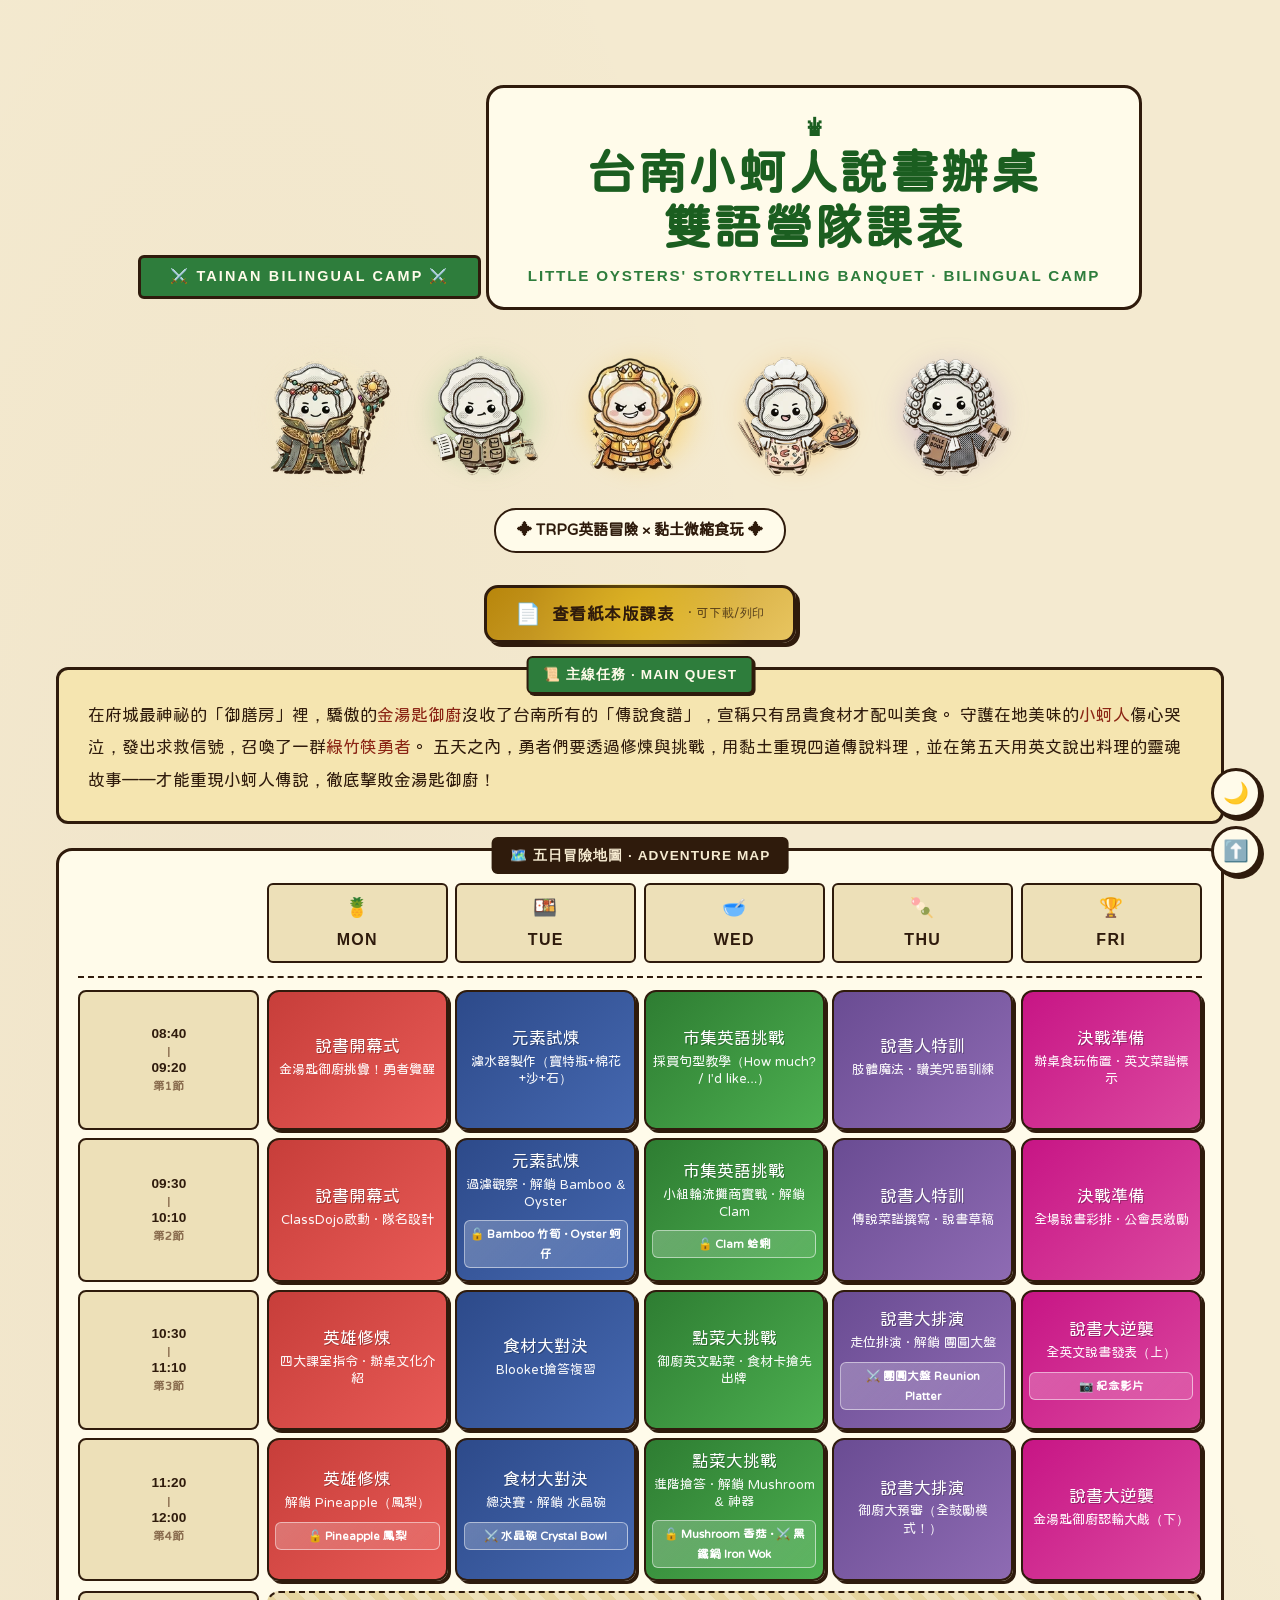
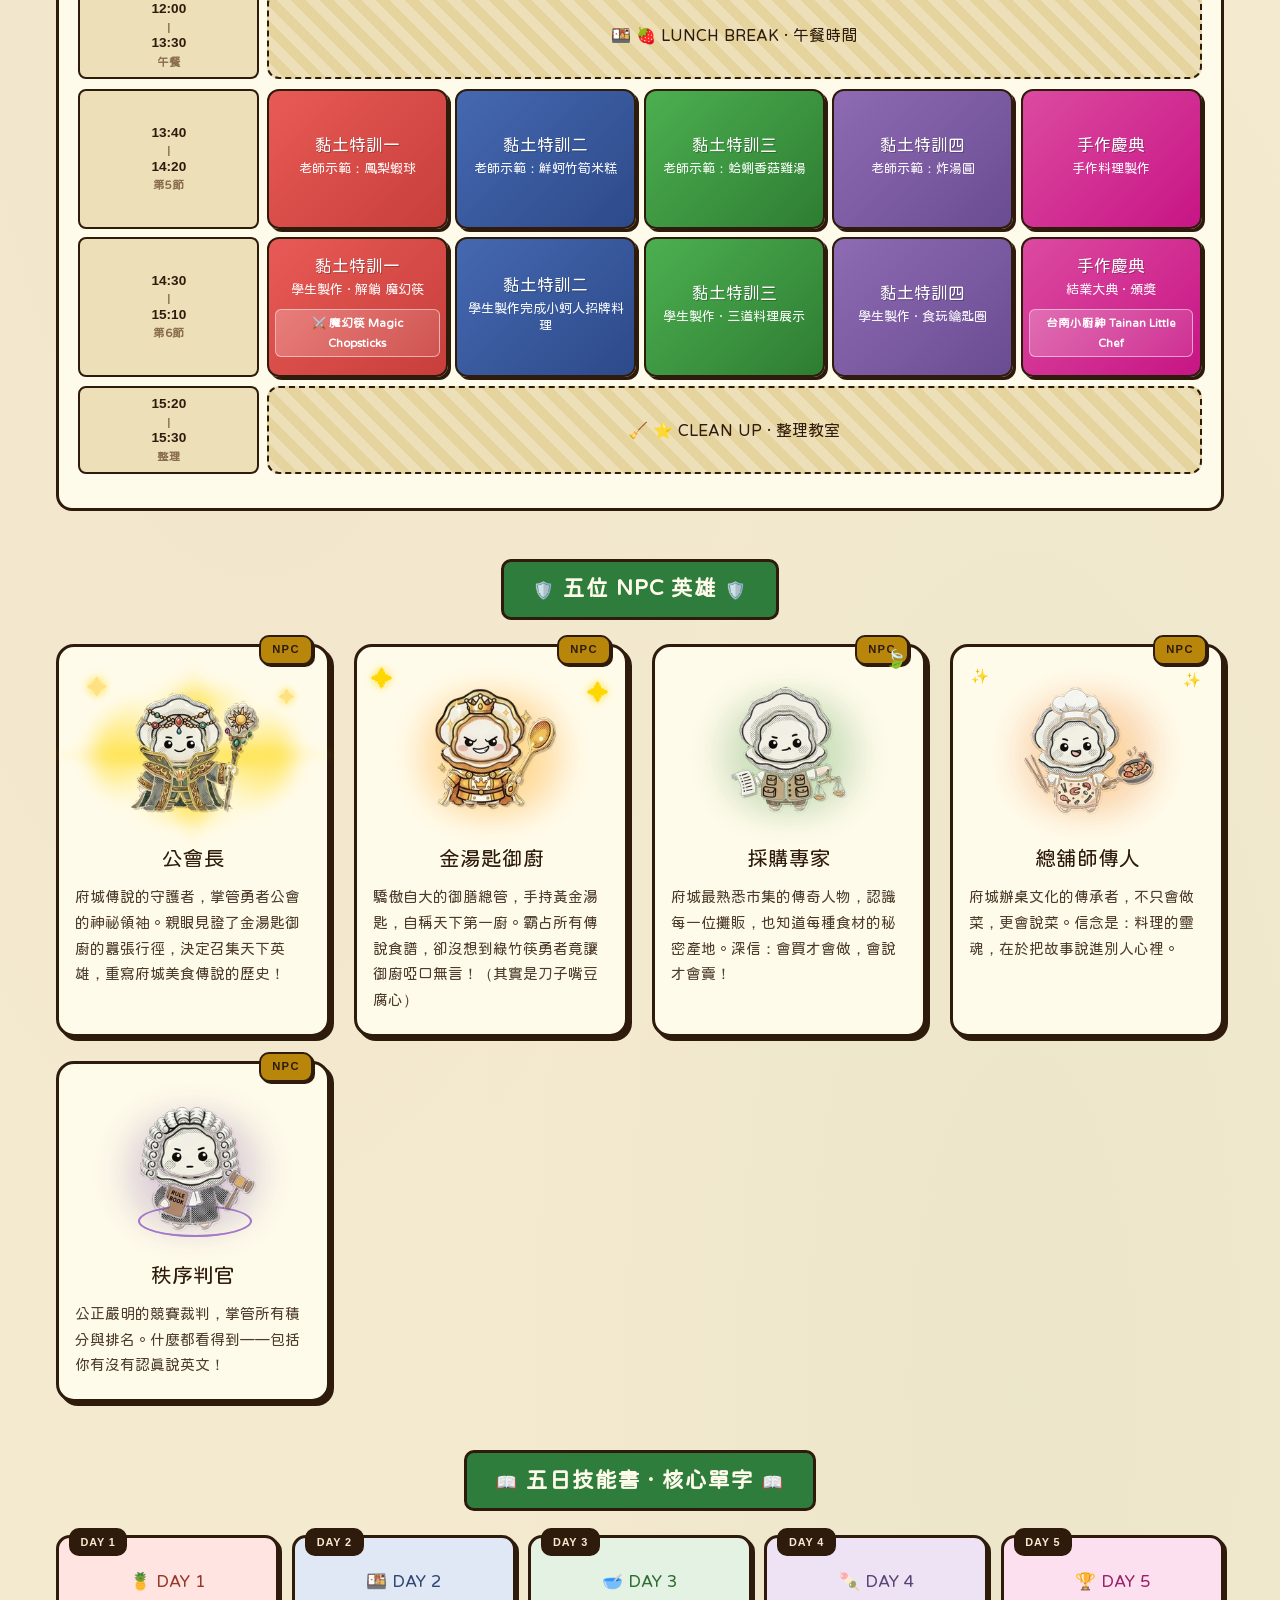
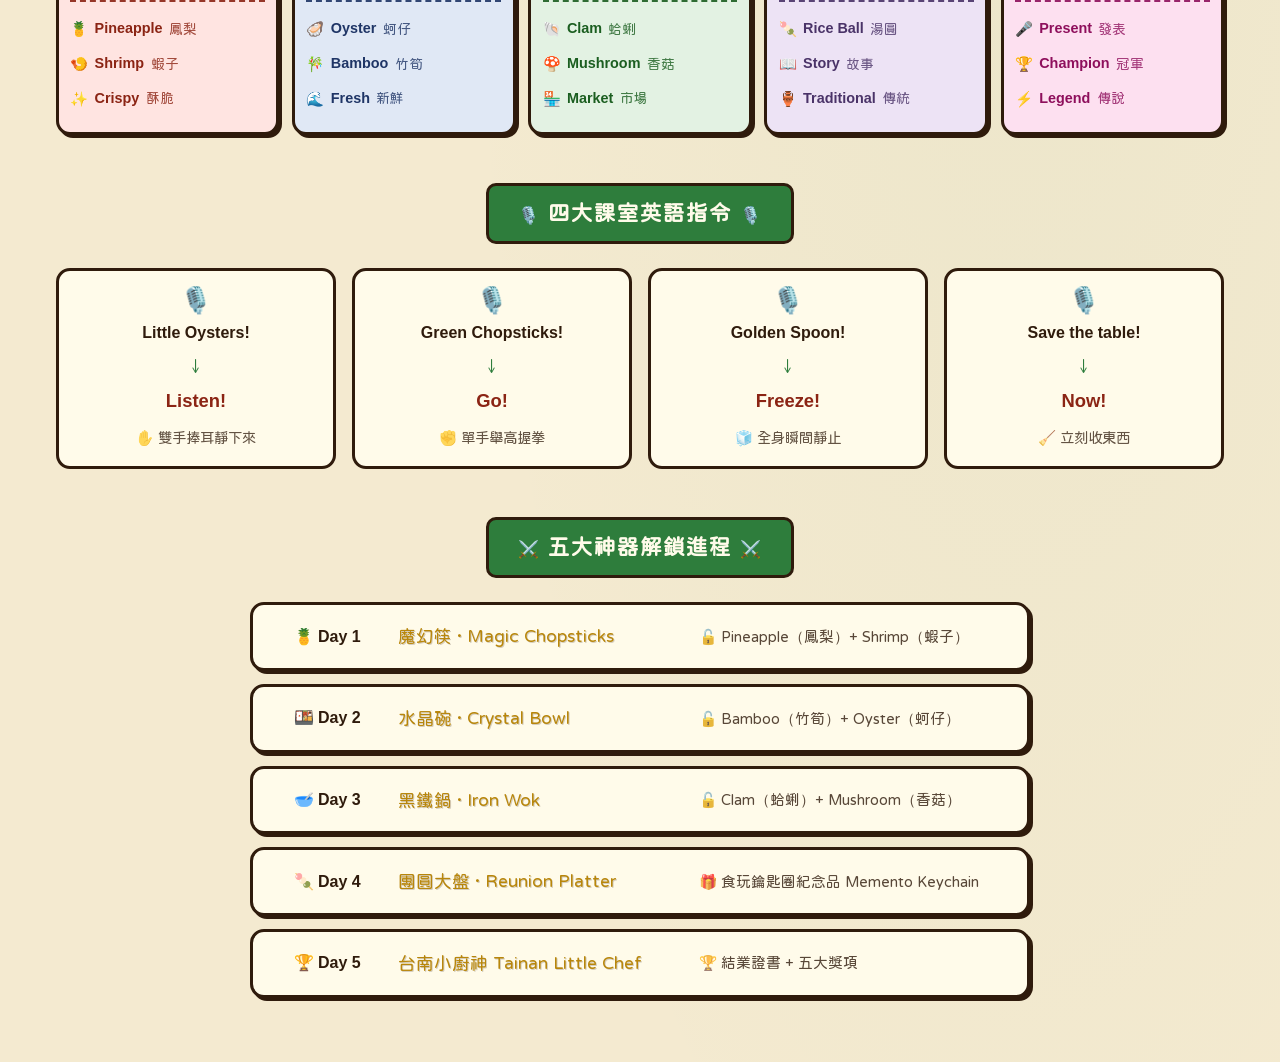
==== commit 49c50d1c: "Update index.html" ====
--- a/index.html
+++ b/index.html
@@ -182,8 +182,9 @@
 
 .hero-title {
   font-family: 'Huninn', sans-serif;
-  font-size: clamp(2rem, 5vw, 3.5rem);
+  font-size: clamp(1.8rem, 4.5vw, 3rem);
   color: var(--leaf-deep);
+  white-space: normal;
   line-height: 1.15;
   margin-bottom: 0.3rem;
   letter-spacing: 0.05em;
@@ -221,11 +222,12 @@
   background: var(--panel-bg);
   border: 3.5px solid var(--ink);
   border-radius: 18px;
-  padding: 1.3rem 1.8rem 1.1rem;
+  padding: 1.3rem 2.4rem 1.1rem;
   margin: 0.8rem auto 0;
   max-width: 100%;
   position: relative;
 }
+.hero-title br { display: inline; }
 [data-theme="dark"] .hero-card {
   border-color: var(--gold-light);
 }
@@ -929,6 +931,20 @@
   background: var(--gold-light);
   transform: translateY(-1px);
 }
+.paper-download-btn-secondary {
+  background: transparent !important;
+  color: #FFFBEA !important;
+  border-color: rgba(255, 251, 234, 0.6) !important;
+  font-size: 0.82rem;
+}
+.paper-download-btn-secondary:hover {
+  background: rgba(255, 251, 234, 0.15) !important;
+  color: #FFFBEA !important;
+}
+[data-theme="dark"] .paper-download-btn-secondary {
+  color: #0D1B0F !important;
+  border-color: rgba(13, 27, 15, 0.6) !important;
+}
 .paper-close-btn {
   background: var(--danger);
   color: #FFFBEA;
@@ -952,23 +968,7 @@
   justify-content: center;
 }
 
-.paper-pdf {
-  width: min(95vw, 900px);
-  height: min(85vh, 1200px);
-  border: none;
-  border-radius: 8px;
-  background: #F4EAD0;
-  display: block;
-}
-.paper-img-fallback {
-  display: none; /* 預設隱藏，若 iframe 失敗才顯示 */
-  max-width: 100%;
-  height: auto;
-  border-radius: 8px;
-}
-@media (max-width: 768px) {
-  .paper-pdf { height: 80vh; }
-}
+
 
 .paper-img {
   max-width: 100%;
@@ -1001,7 +1001,7 @@
   display: flex;
   justify-content: center;
   align-items: flex-end;
-  gap: 1.4rem;
+  gap: 1rem;
   margin: 1.8rem 0 1rem;
   flex-wrap: wrap;
   position: relative;
@@ -1009,16 +1009,16 @@
 }
 .hero-npc {
   position: relative;
-  width: 95px;
-  height: 95px;
+  width: 140px;
+  height: 140px;
   display: flex;
   align-items: center;
   justify-content: center;
   animation: heroFloat 5s ease-in-out infinite;
 }
 .hero-npc img {
-  width: 85px;
-  height: 85px;
+  width: 130px;
+  height: 130px;
   object-fit: contain;
   position: relative;
   z-index: 2;
@@ -1073,13 +1073,13 @@
   50% { transform: scale(1.25); opacity: 1; }
 }
 @media (max-width: 900px) {
-  .hero-npc { width: 65px; height: 65px; }
-  .hero-npc img { width: 60px; height: 60px; }
+  .hero-npc { width: 95px; height: 95px; }
+  .hero-npc img { width: 85px; height: 85px; }
   .hero-npcs { gap: 0.9rem; margin: 1.3rem 0 0.8rem; }
 }
 @media (max-width: 520px) {
-  .hero-npc { width: 56px; height: 56px; }
-  .hero-npc img { width: 50px; height: 50px; }
+  .hero-npc { width: 68px; height: 68px; }
+  .hero-npc img { width: 62px; height: 62px; }
   .hero-npcs { gap: 0.5rem; }
 }
 
@@ -1117,13 +1117,61 @@
   background:
     conic-gradient(
       from 0deg,
-      rgba(248, 235, 180, 0.5),
-      rgba(255, 215, 90, 0.15) 30%,
-      rgba(248, 235, 180, 0.5) 60%,
-      rgba(255, 215, 90, 0.15) 90%,
-      rgba(248, 235, 180, 0.5)
+      rgba(255, 215, 0, 0.7),
+      rgba(255, 248, 200, 0.1) 15%,
+      rgba(255, 215, 0, 0.7) 25%,
+      rgba(255, 248, 200, 0.1) 40%,
+      rgba(255, 215, 0, 0.7) 50%,
+      rgba(255, 248, 200, 0.1) 65%,
+      rgba(255, 215, 0, 0.7) 75%,
+      rgba(255, 248, 200, 0.1) 90%,
+      rgba(255, 215, 0, 0.7)
     );
-  animation: sacredRotate 10s linear infinite, sacredPulse 3s ease-in-out infinite;
+  animation: sacredRotate 8s linear infinite, sacredPulse 2.5s ease-in-out infinite;
+  filter: blur(10px);
+}
+/* 公會長：十字光束（::before 偽元素做第二層光環） */
+.npc-card.npc-guild .npc-img-wrap::before {
+  content: '';
+  position: absolute;
+  top: 50%;
+  left: 50%;
+  transform: translate(-50%, -50%);
+  width: 180%;
+  height: 180%;
+  background: 
+    radial-gradient(ellipse 8% 50% at center, rgba(255, 230, 100, 0.55) 0%, transparent 70%),
+    radial-gradient(ellipse 50% 8% at center, rgba(255, 230, 100, 0.55) 0%, transparent 70%);
+  z-index: 0;
+  pointer-events: none;
+  animation: guildCrossBeam 4s linear infinite;
+  filter: blur(3px);
+}
+/* 公會長：閃爍的星星 */
+.npc-card.npc-guild::before {
+  content: '✦';
+  position: absolute;
+  top: 22px;
+  left: 28px;
+  font-size: 1.3rem;
+  color: #FFE082;
+  z-index: 4;
+  pointer-events: none;
+  text-shadow: 0 0 10px rgba(255, 215, 0, 0.9);
+  animation: guildStarTwinkle 2s ease-in-out infinite;
+}
+.npc-card.npc-guild::after {
+  content: '✦';
+  position: absolute;
+  top: 36px;
+  right: 32px;
+  font-size: 1rem;
+  color: #FFE082;
+  z-index: 4;
+  pointer-events: none;
+  text-shadow: 0 0 8px rgba(255, 215, 0, 0.9);
+  animation: guildStarTwinkle 2s ease-in-out infinite;
+  animation-delay: 1s;
 }
 @keyframes sacredRotate {
   to { transform: translate(-50%, -50%) rotate(360deg); }
@@ -1132,6 +1180,16 @@
   0%, 100% { opacity: 0.75; }
   50% { opacity: 1; }
 }
+@keyframes guildCrossBeam {
+  0% { transform: translate(-50%, -50%) rotate(0deg); opacity: 0.9; }
+  50% { transform: translate(-50%, -50%) rotate(180deg); opacity: 1; }
+  100% { transform: translate(-50%, -50%) rotate(360deg); opacity: 0.9; }
+}
+@keyframes guildStarTwinkle {
+  0%, 100% { opacity: 0.4; transform: scale(0.7) rotate(0deg); }
+  50% { opacity: 1; transform: scale(1.4) rotate(180deg); }
+}
+
 
 /* 2. 金湯匙御廚：Boss 金光 + 星芒閃爍 */
 .npc-card.npc-boss .npc-aura {
@@ -1221,22 +1279,23 @@
 .npc-card.npc-judge::after {
   content: '';
   position: absolute;
-  top: 115px;
+  top: 155px;
   left: 50%;
-  border: 2px solid rgba(156, 110, 199, 0.5);
+  border: 2.5px solid rgba(156, 110, 199, 0.7);
   border-radius: 50%;
-  z-index: 1;
+  z-index: 0;
   pointer-events: none;
-  animation: ringExpand 2.5s ease-out infinite;
+  animation: judgeRingExpand 2.6s ease-out infinite;
+  transform-origin: center center;
 }
 .npc-card.npc-judge::before {
-  width: 80px; height: 80px;
-  margin: -40px 0 0 -40px;
+  width: 110px; height: 28px;
+  margin: -14px 0 0 -55px;
 }
 .npc-card.npc-judge::after {
-  width: 80px; height: 80px;
-  margin: -40px 0 0 -40px;
-  animation-delay: 1.25s;
+  width: 110px; height: 28px;
+  margin: -14px 0 0 -55px;
+  animation-delay: 1.3s;
 }
 @keyframes judgePulse {
   0%, 100% { opacity: 0.7; transform: translate(-50%, -50%) scale(1); }
@@ -1244,6 +1303,12 @@
 }
 @keyframes ringExpand {
   0% { transform: scale(0.5); opacity: 1; }
+  100% { transform: scale(2.5); opacity: 0; }
+}
+@keyframes judgeRingExpand {
+  0% { transform: scale(0.4); opacity: 1; }
+  100% { transform: scale(2.2); opacity: 0; }
+}
   100% { transform: scale(2.5); opacity: 0; }
 }
 
@@ -1779,14 +1844,13 @@
     <div class="paper-modal-head">
       <div class="paper-modal-title">📄 紙本版課表</div>
       <div class="paper-modal-actions">
-        <a href="paper_schedule.pdf" download="台南小蚵人營隊課表.pdf" class="paper-download-btn" title="下載 PDF 檔">⬇️ PDF</a>
-        <a href="paper_schedule.png" download="台南小蚵人營隊課表.png" class="paper-download-btn" title="下載 PNG 檔">⬇️ PNG</a>
+        <a href="paper_schedule.png" download="台南小蚵人營隊課表.png" class="paper-download-btn" title="下載圖檔">⬇️ 下載圖片</a>
+        <a href="paper_schedule.pdf" download="台南小蚵人營隊課表.pdf" class="paper-download-btn paper-download-btn-secondary" title="下載 PDF 檔">📄 PDF</a>
         <button class="paper-close-btn" onclick="closePaperModal()">✕</button>
       </div>
     </div>
     <div class="paper-modal-body">
-      <iframe src="paper_schedule.pdf#view=FitH" class="paper-pdf" title="紙本版課表"></iframe>
-      <img src="paper_schedule.png" alt="紙本版課表" class="paper-img-fallback">
+      <img src="paper_schedule.png" alt="紙本版課表" class="paper-img">
     </div>
   </div>
 </div>
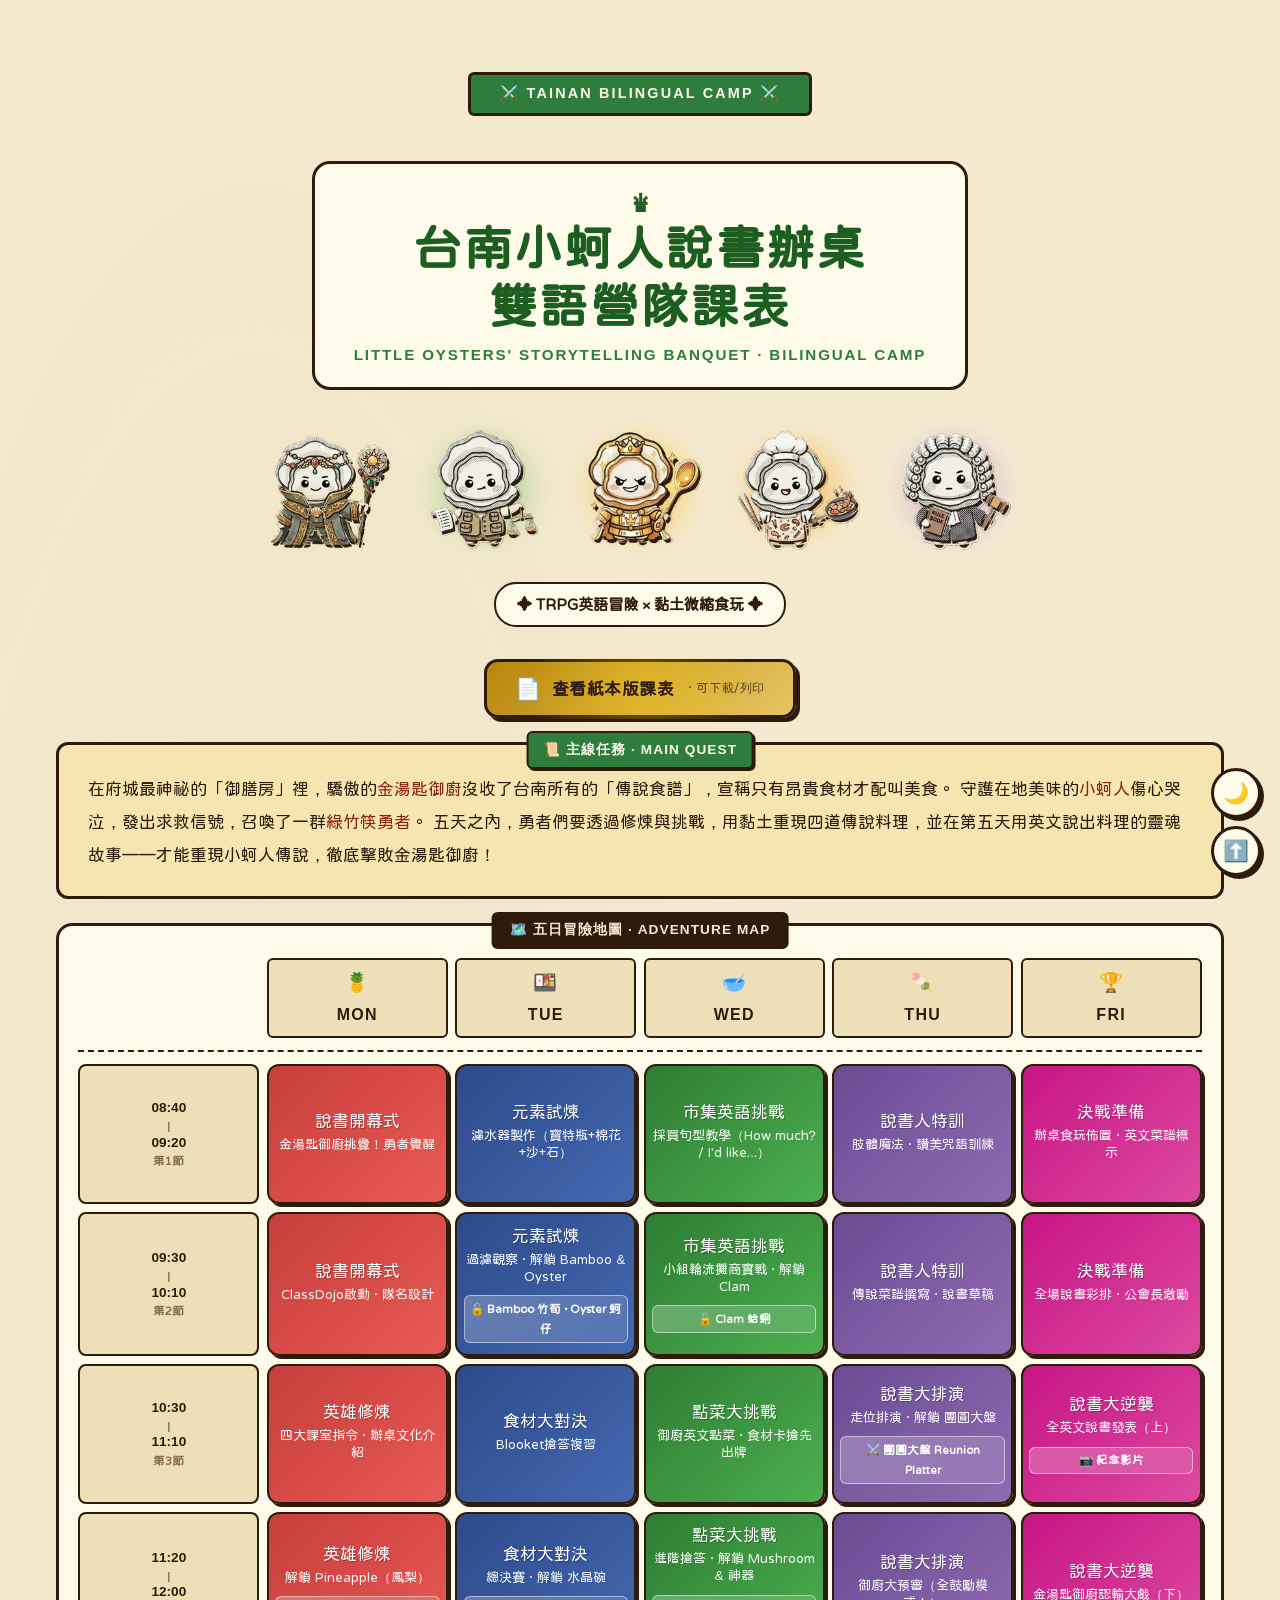
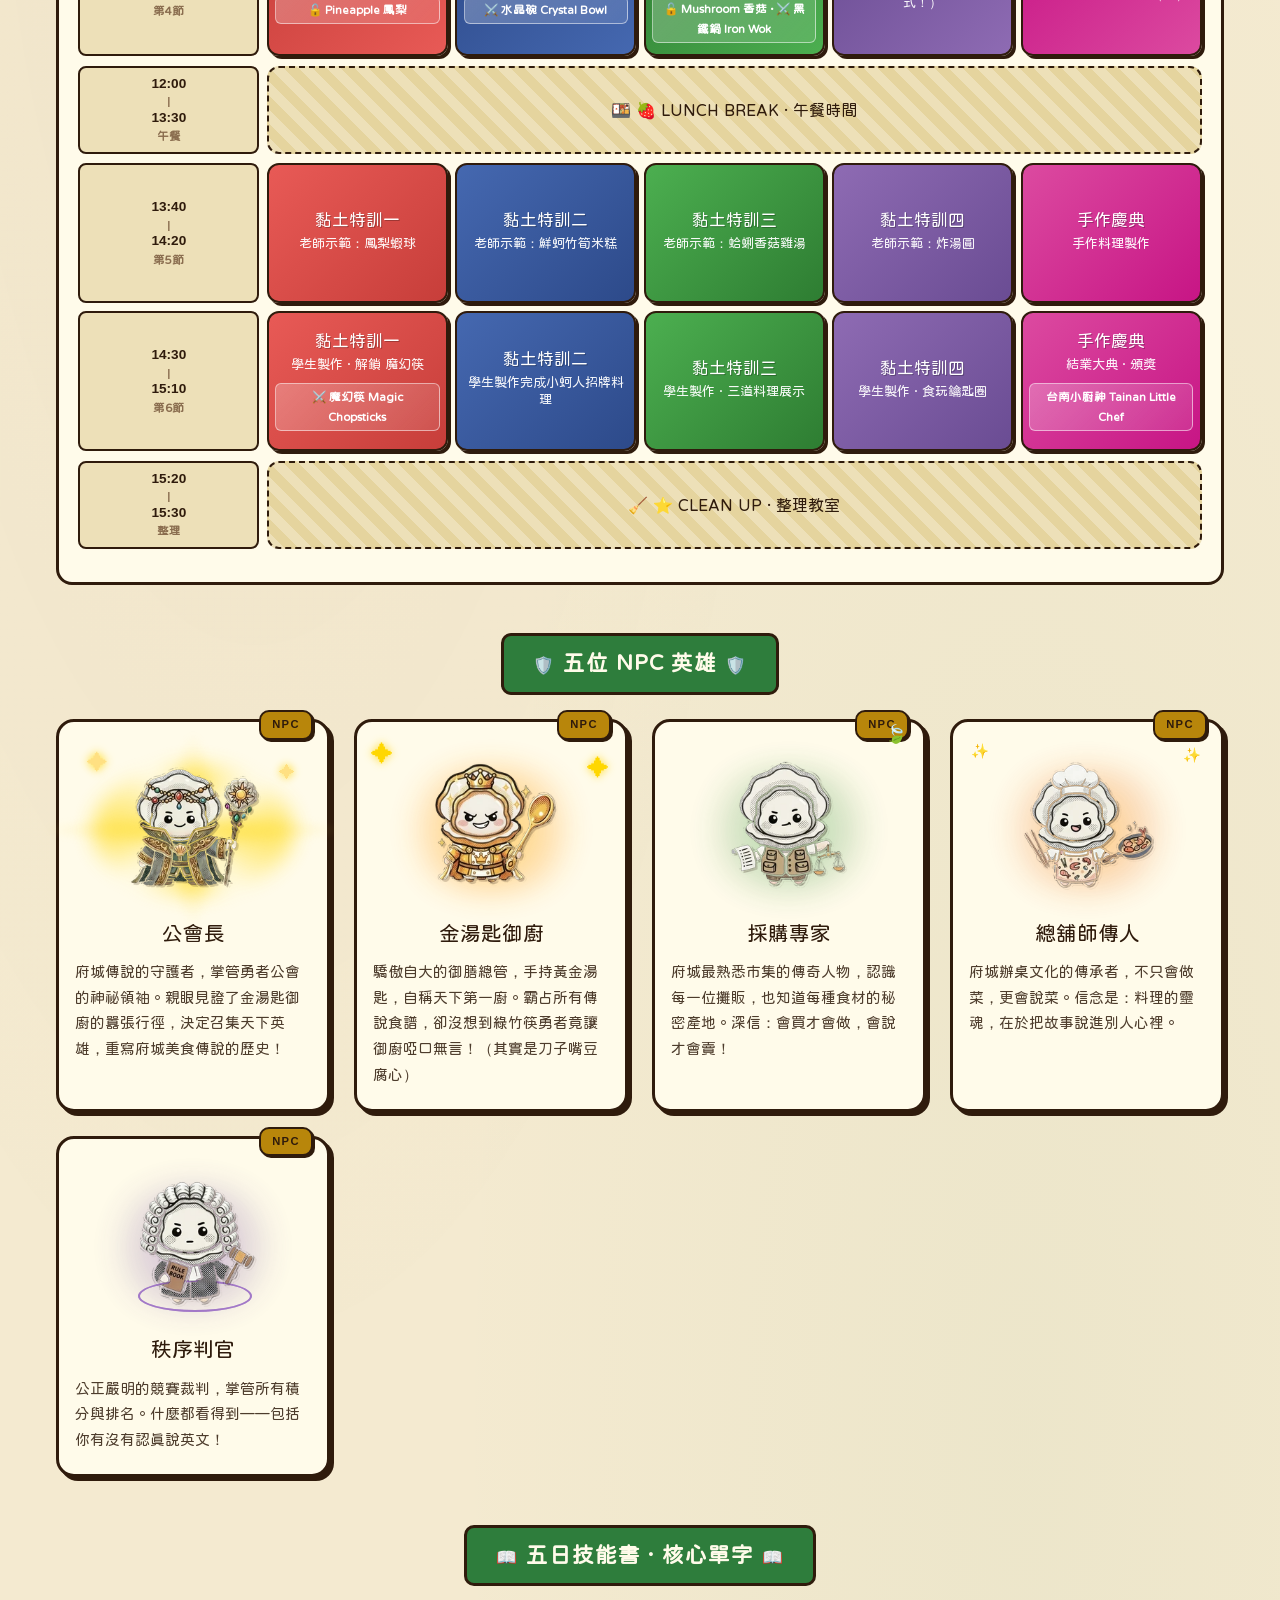
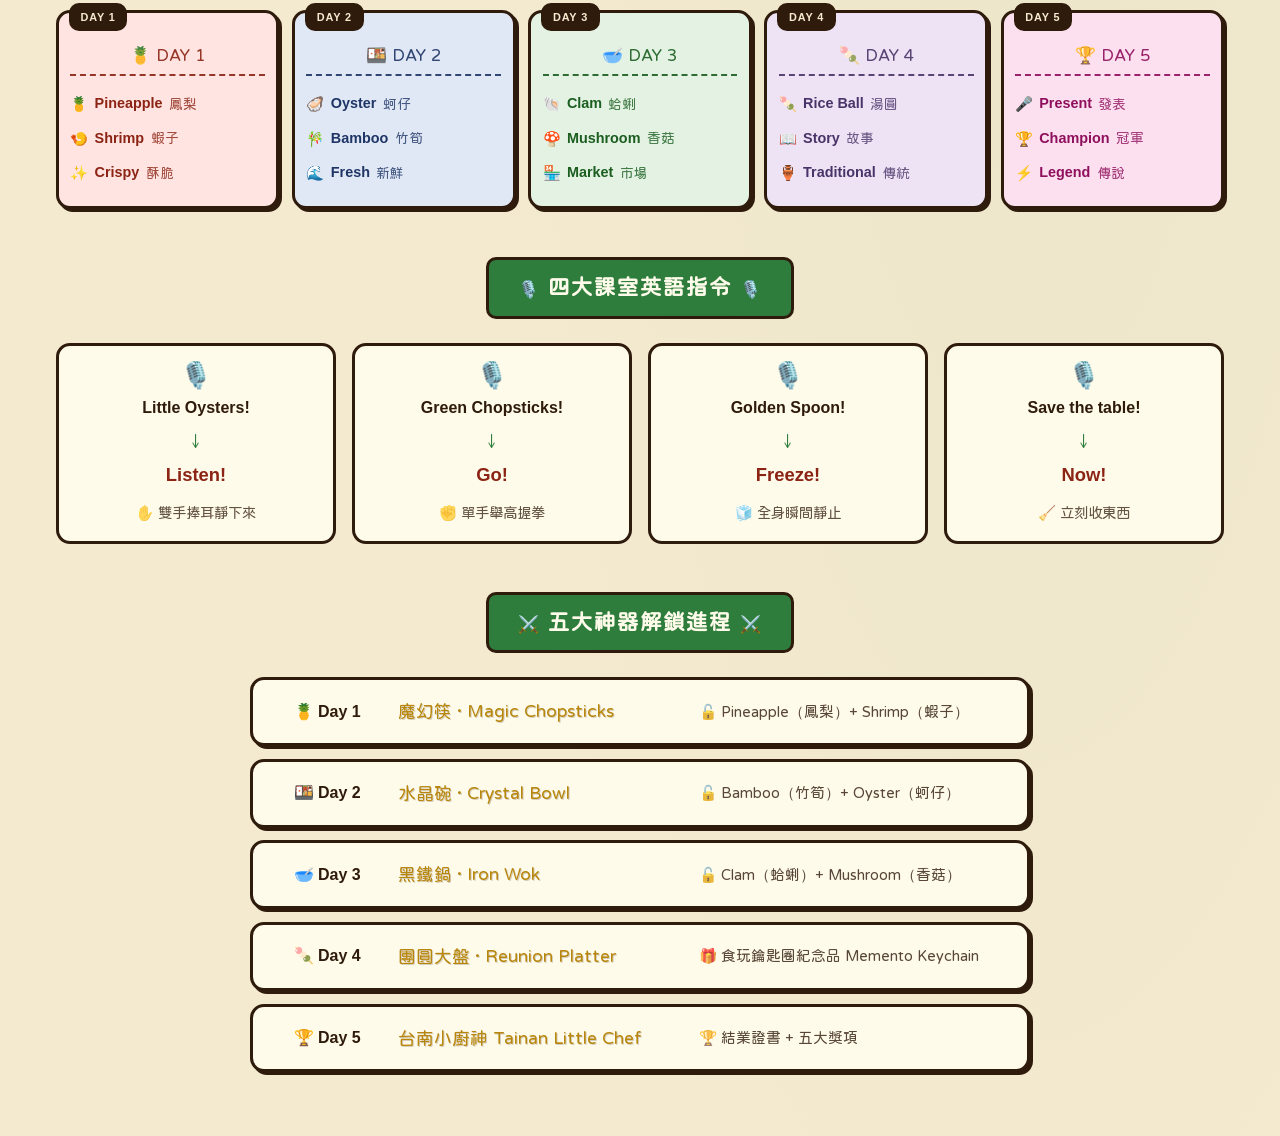
==== commit b6bd736f: "Update index.html" ====
--- a/index.html
+++ b/index.html
@@ -166,10 +166,15 @@
   font-weight: 600;
   font-size: 0.9rem;
   letter-spacing: 0.15em;
-  margin-bottom: 1rem;
+  margin: 0 auto 1rem;
   border: 3px solid var(--ink);
   border-radius: 6px;
   text-transform: uppercase;
+}
+.hero-banner-wrap {
+  display: block;
+  text-align: center;
+  margin-bottom: 1rem;
 }
 [data-theme="dark"] .hero-banner {
   background: var(--leaf);
@@ -191,6 +196,11 @@
   display: block;
   font-weight: 700;
 }
+.hero-title br {
+  display: block;
+  content: '';
+  margin-top: 0.2rem;
+}
 [data-theme="dark"] .hero-title {
   color: var(--gold-light);
 }
@@ -227,7 +237,7 @@
   max-width: 100%;
   position: relative;
 }
-.hero-title br { display: inline; }
+
 [data-theme="dark"] .hero-card {
   border-color: var(--gold-light);
 }
@@ -1653,7 +1663,7 @@
 <div class="container">
 
 <header class="hero">
-  <div class="hero-banner">TAINAN BILINGUAL CAMP</div>
+  <div class="hero-banner-wrap"><div class="hero-banner">TAINAN BILINGUAL CAMP</div></div>
   <div class="hero-card">
     <h1 class="hero-title">
       <span class="crown">♛</span>
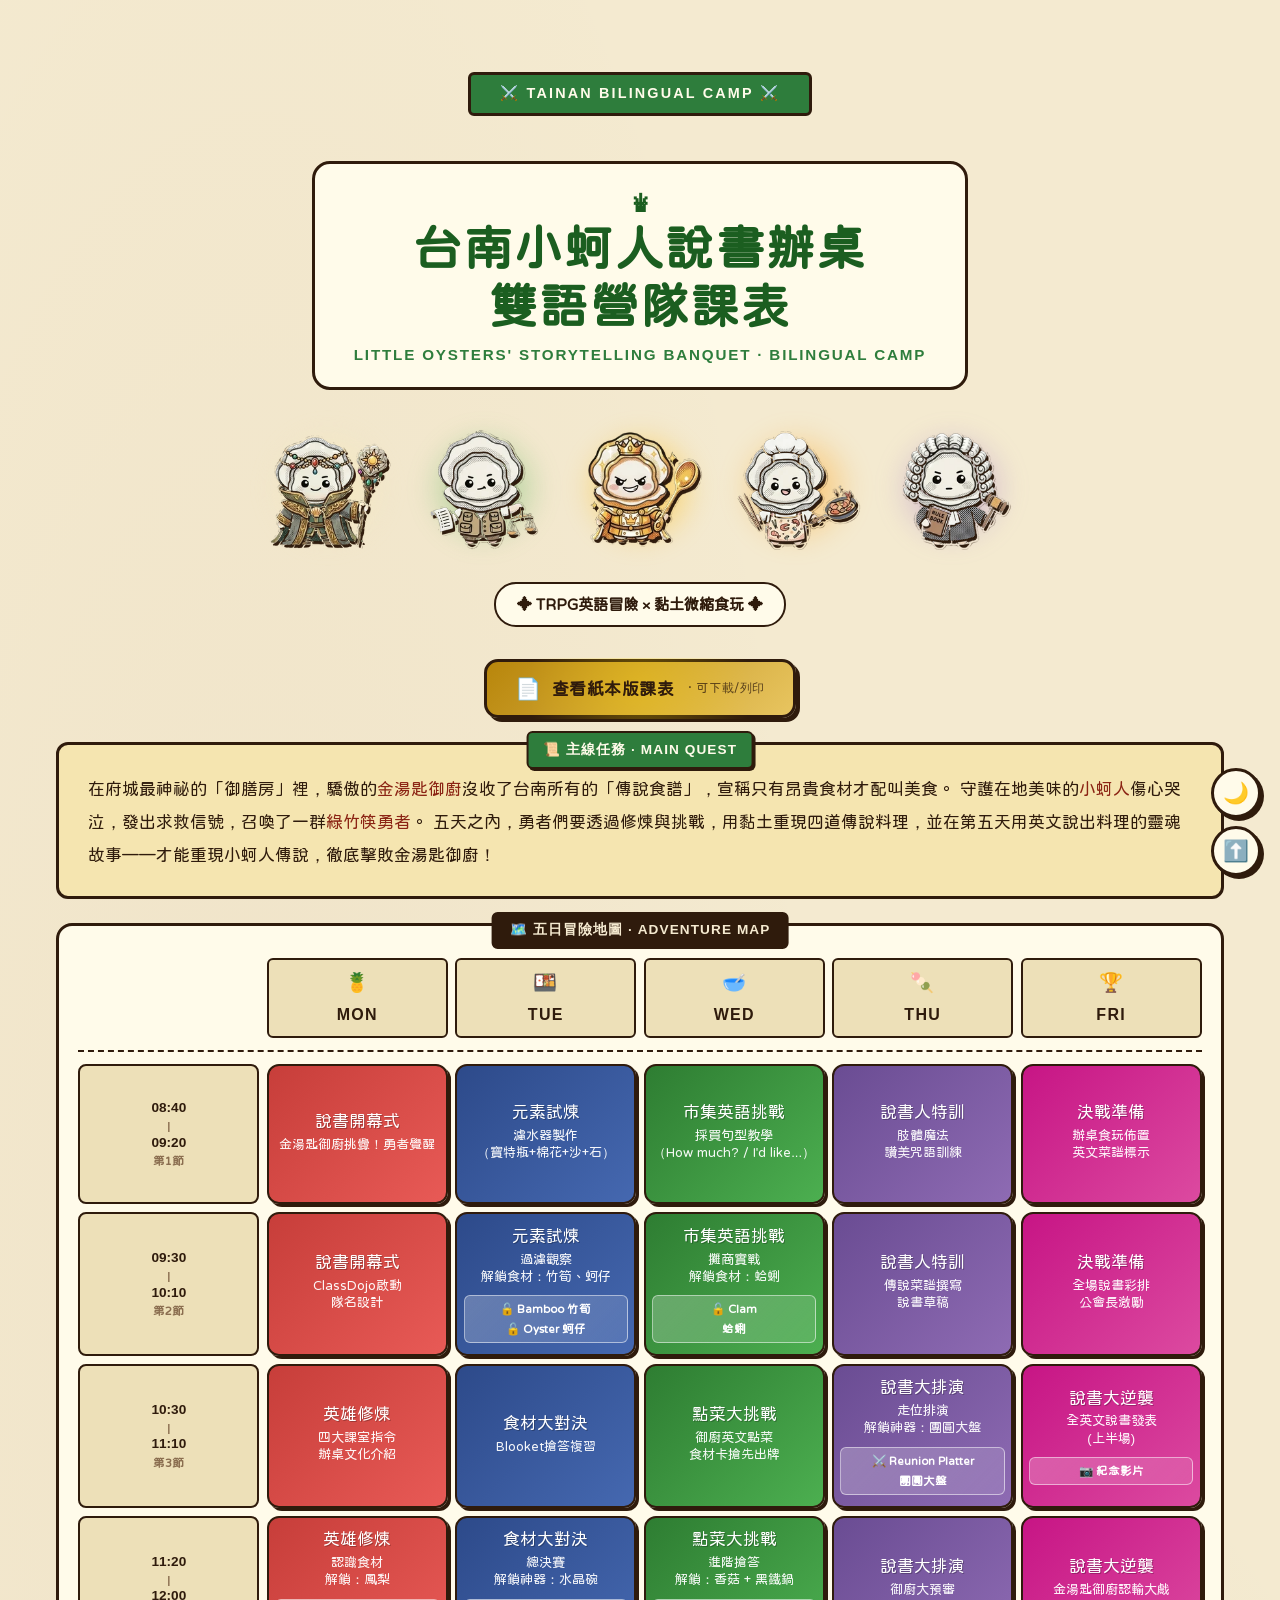
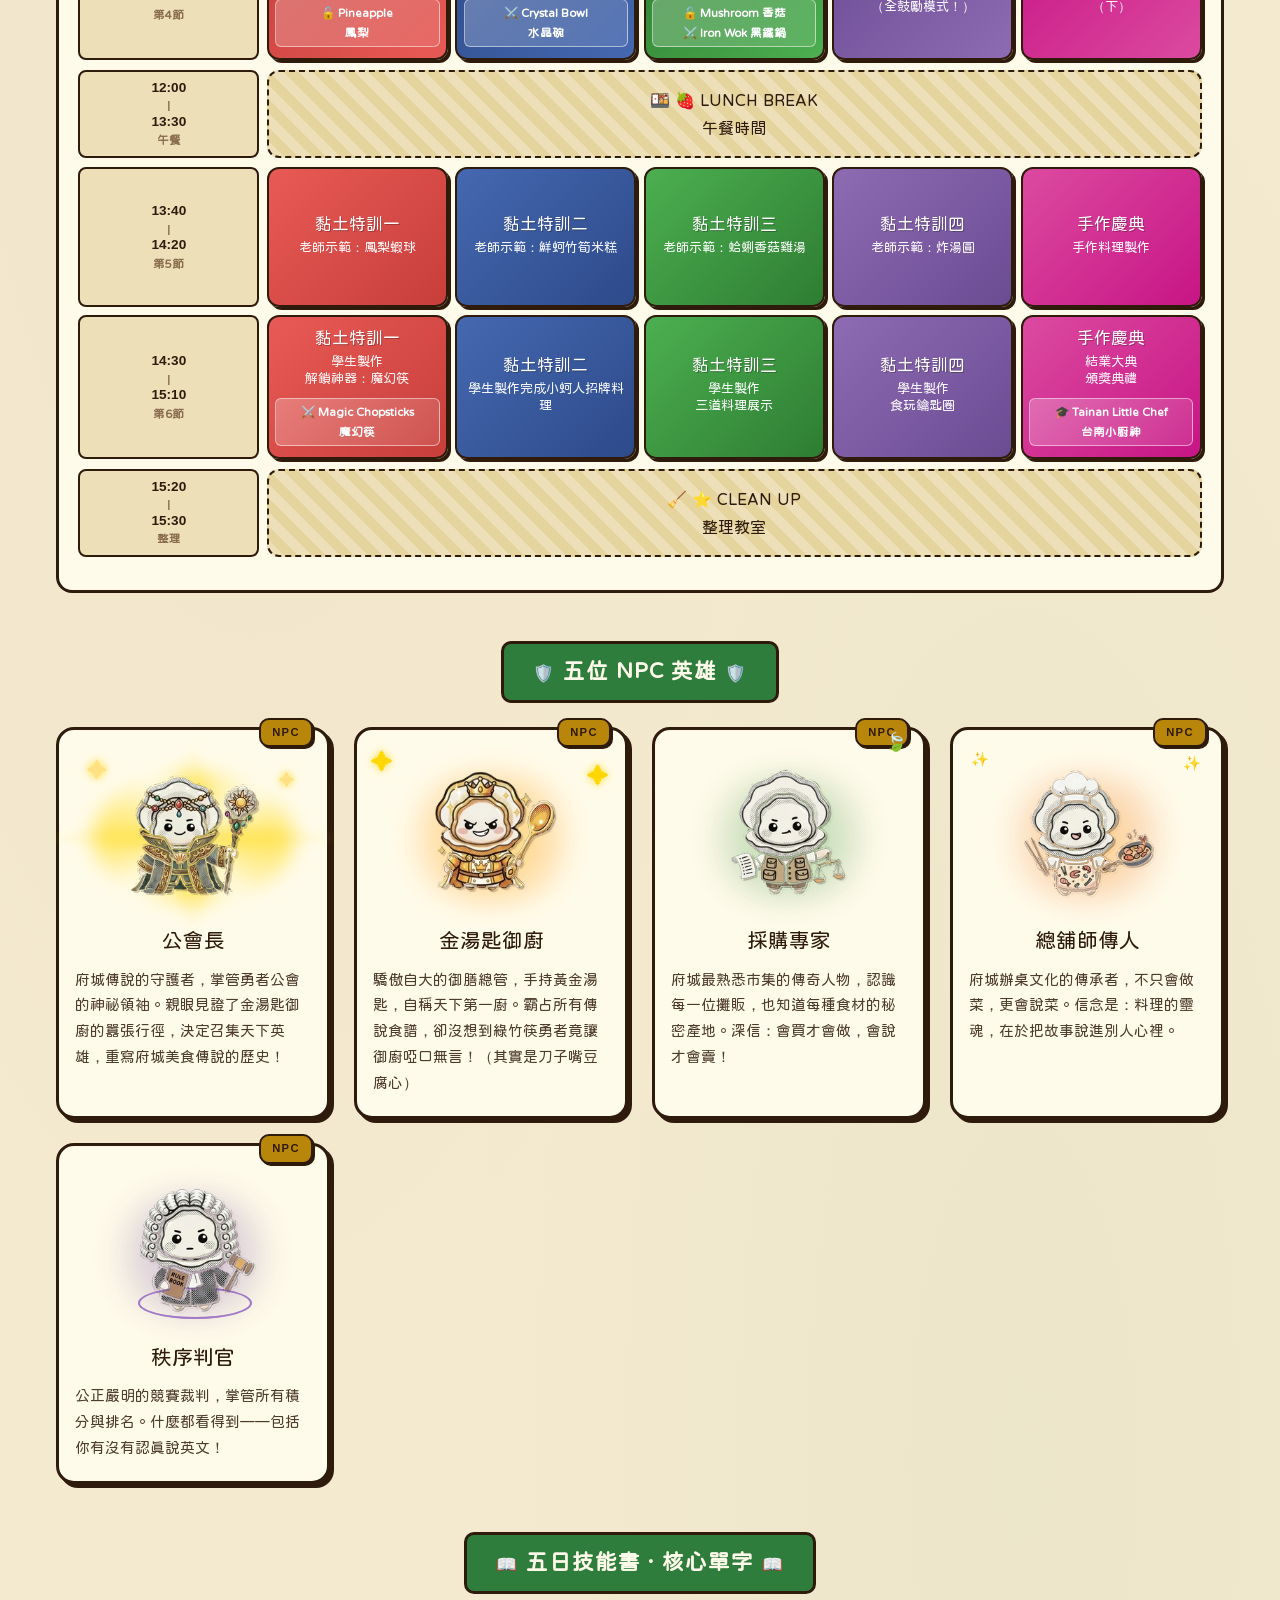
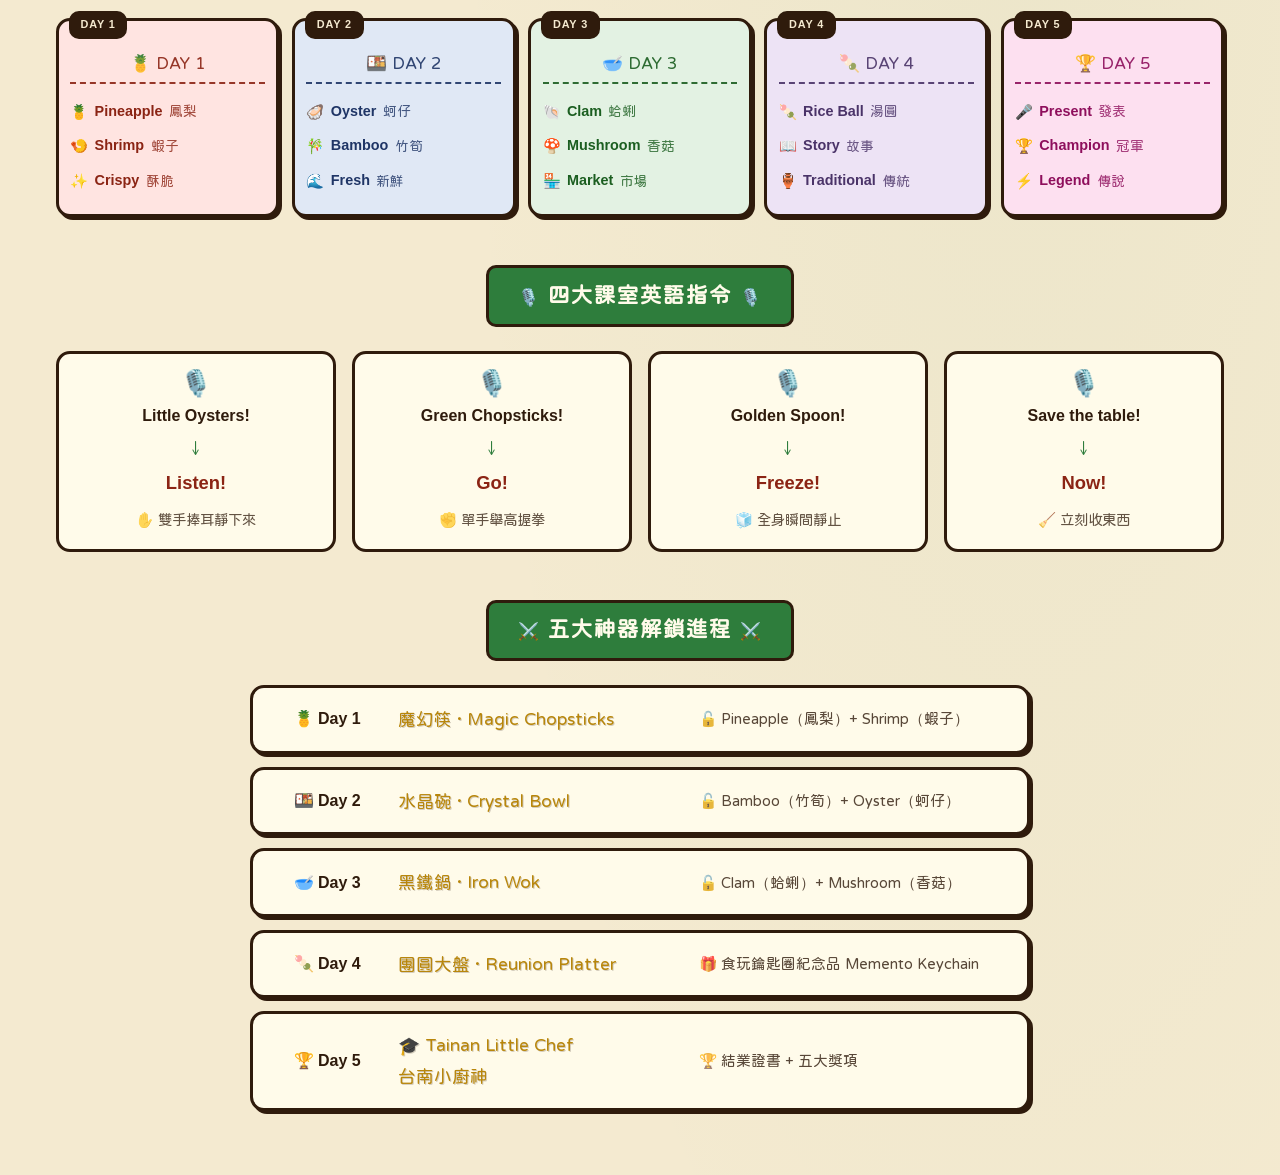
==== commit 8410867f: "Update index.html" ====
--- a/index.html
+++ b/index.html
@@ -1700,14 +1700,14 @@
 <div class="schedule" data-version="student">
   <div class="schedule-label">🗺️ 五日冒險地圖 · ADVENTURE MAP</div>
   <div class="schedule-header"><div></div><div class="col-day"><span class="emoji">🍍</span>MON</div><div class="col-day"><span class="emoji">🍱</span>TUE</div><div class="col-day"><span class="emoji">🥣</span>WED</div><div class="col-day"><span class="emoji">🍡</span>THU</div><div class="col-day"><span class="emoji">🏆</span>FRI</div></div>
-  <div class="row"><div class="time-cell">08:40<span class="dash">|</span>09:20<span class="period">第1節</span></div><div class="session-cell day-1-am" onclick="openModal(1,1)"><div class="session-theme">說書開幕式</div><div class="session-sub">金湯匙御廚挑釁！勇者覺醒</div></div><div class="session-cell day-2-am" onclick="openModal(2,1)"><div class="session-theme">元素試煉</div><div class="session-sub">濾水器製作（寶特瓶+棉花+沙+石）</div></div><div class="session-cell day-3-am" onclick="openModal(3,1)"><div class="session-theme">市集英語挑戰</div><div class="session-sub">採買句型教學（How much? / I'd like...）</div></div><div class="session-cell day-4-am" onclick="openModal(4,1)"><div class="session-theme">說書人特訓</div><div class="session-sub">肢體魔法 · 讚美咒語訓練</div></div><div class="session-cell day-5-am" onclick="openModal(5,1)"><div class="session-theme">決戰準備</div><div class="session-sub">辦桌食玩佈置 · 英文菜譜標示</div></div></div>
-  <div class="row"><div class="time-cell">09:30<span class="dash">|</span>10:10<span class="period">第2節</span></div><div class="session-cell day-1-am" onclick="openModal(1,2)"><div class="session-theme">說書開幕式</div><div class="session-sub">ClassDojo啟動 · 隊名設計</div></div><div class="session-cell day-2-am" onclick="openModal(2,2)"><div class="session-theme">元素試煉</div><div class="session-sub">過濾觀察 · 解鎖 Bamboo & Oyster</div><div class="session-unlock">🔓 Bamboo 竹筍 · Oyster 蚵仔</div></div><div class="session-cell day-3-am" onclick="openModal(3,2)"><div class="session-theme">市集英語挑戰</div><div class="session-sub">小組輪流攤商實戰 · 解鎖 Clam</div><div class="session-unlock">🔓 Clam 蛤蜊</div></div><div class="session-cell day-4-am" onclick="openModal(4,2)"><div class="session-theme">說書人特訓</div><div class="session-sub">傳說菜譜撰寫 · 說書草稿</div></div><div class="session-cell day-5-am" onclick="openModal(5,2)"><div class="session-theme">決戰準備</div><div class="session-sub">全場說書彩排 · 公會長激勵</div></div></div>
-  <div class="row"><div class="time-cell">10:30<span class="dash">|</span>11:10<span class="period">第3節</span></div><div class="session-cell day-1-am" onclick="openModal(1,3)"><div class="session-theme">英雄修煉</div><div class="session-sub">四大課室指令 · 辦桌文化介紹</div></div><div class="session-cell day-2-am" onclick="openModal(2,3)"><div class="session-theme">食材大對決</div><div class="session-sub">Blooket搶答複習</div></div><div class="session-cell day-3-am" onclick="openModal(3,3)"><div class="session-theme">點菜大挑戰</div><div class="session-sub">御廚英文點菜 · 食材卡搶先出牌</div></div><div class="session-cell day-4-am" onclick="openModal(4,3)"><div class="session-theme">說書大排演</div><div class="session-sub">走位排演 · 解鎖 團圓大盤</div><div class="session-unlock">⚔️ 團圓大盤 Reunion Platter</div></div><div class="session-cell day-5-am" onclick="openModal(5,3)"><div class="session-theme">說書大逆襲</div><div class="session-sub">全英文說書發表（上）</div><div class="session-unlock">📷 紀念影片</div></div></div>
-  <div class="row"><div class="time-cell">11:20<span class="dash">|</span>12:00<span class="period">第4節</span></div><div class="session-cell day-1-am" onclick="openModal(1,4)"><div class="session-theme">英雄修煉</div><div class="session-sub">解鎖 Pineapple（鳳梨）</div><div class="session-unlock">🔓 Pineapple 鳳梨</div></div><div class="session-cell day-2-am" onclick="openModal(2,4)"><div class="session-theme">食材大對決</div><div class="session-sub">總決賽 · 解鎖 水晶碗</div><div class="session-unlock">⚔️ 水晶碗 Crystal Bowl</div></div><div class="session-cell day-3-am" onclick="openModal(3,4)"><div class="session-theme">點菜大挑戰</div><div class="session-sub">進階搶答 · 解鎖 Mushroom & 神器</div><div class="session-unlock">🔓 Mushroom 香菇 · ⚔️ 黑鐵鍋 Iron Wok</div></div><div class="session-cell day-4-am" onclick="openModal(4,4)"><div class="session-theme">說書大排演</div><div class="session-sub">御廚大預審（全鼓勵模式！）</div></div><div class="session-cell day-5-am" onclick="openModal(5,4)"><div class="session-theme">說書大逆襲</div><div class="session-sub">金湯匙御廚認輸大戲（下）</div></div></div>
-  <div class="break-row"><div class="time-cell">12:00<span class="dash">|</span>13:30<span class="period">午餐</span></div><div class="break-content">🍱 🍓 LUNCH BREAK · 午餐時間</div></div>
+  <div class="row"><div class="time-cell">08:40<span class="dash">|</span>09:20<span class="period">第1節</span></div><div class="session-cell day-1-am" onclick="openModal(1,1)"><div class="session-theme">說書開幕式</div><div class="session-sub">金湯匙御廚挑釁！勇者覺醒</div></div><div class="session-cell day-2-am" onclick="openModal(2,1)"><div class="session-theme">元素試煉</div><div class="session-sub">濾水器製作<br>（寶特瓶+棉花+沙+石）</div></div><div class="session-cell day-3-am" onclick="openModal(3,1)"><div class="session-theme">市集英語挑戰</div><div class="session-sub">採買句型教學<br>（How much? / I'd like...）</div></div><div class="session-cell day-4-am" onclick="openModal(4,1)"><div class="session-theme">說書人特訓</div><div class="session-sub">肢體魔法<br>讚美咒語訓練</div></div><div class="session-cell day-5-am" onclick="openModal(5,1)"><div class="session-theme">決戰準備</div><div class="session-sub">辦桌食玩佈置<br>英文菜譜標示</div></div></div>
+  <div class="row"><div class="time-cell">09:30<span class="dash">|</span>10:10<span class="period">第2節</span></div><div class="session-cell day-1-am" onclick="openModal(1,2)"><div class="session-theme">說書開幕式</div><div class="session-sub">ClassDojo啟動<br>隊名設計</div></div><div class="session-cell day-2-am" onclick="openModal(2,2)"><div class="session-theme">元素試煉</div><div class="session-sub">過濾觀察<br>解鎖食材：竹筍、蚵仔</div><div class="session-unlock">🔓 Bamboo 竹筍<br>🔓 Oyster 蚵仔</div></div><div class="session-cell day-3-am" onclick="openModal(3,2)"><div class="session-theme">市集英語挑戰</div><div class="session-sub">攤商實戰<br>解鎖食材：蛤蜊</div><div class="session-unlock">🔓 Clam<br>蛤蜊</div></div><div class="session-cell day-4-am" onclick="openModal(4,2)"><div class="session-theme">說書人特訓</div><div class="session-sub">傳說菜譜撰寫<br>說書草稿</div></div><div class="session-cell day-5-am" onclick="openModal(5,2)"><div class="session-theme">決戰準備</div><div class="session-sub">全場說書彩排<br>公會長激勵</div></div></div>
+  <div class="row"><div class="time-cell">10:30<span class="dash">|</span>11:10<span class="period">第3節</span></div><div class="session-cell day-1-am" onclick="openModal(1,3)"><div class="session-theme">英雄修煉</div><div class="session-sub">四大課室指令<br>辦桌文化介紹</div></div><div class="session-cell day-2-am" onclick="openModal(2,3)"><div class="session-theme">食材大對決</div><div class="session-sub">Blooket搶答複習</div></div><div class="session-cell day-3-am" onclick="openModal(3,3)"><div class="session-theme">點菜大挑戰</div><div class="session-sub">御廚英文點菜<br>食材卡搶先出牌</div></div><div class="session-cell day-4-am" onclick="openModal(4,3)"><div class="session-theme">說書大排演</div><div class="session-sub">走位排演<br>解鎖神器：團圓大盤</div><div class="session-unlock">⚔️ Reunion Platter<br>團圓大盤</div></div><div class="session-cell day-5-am" onclick="openModal(5,3)"><div class="session-theme">說書大逆襲</div><div class="session-sub">全英文說書發表<br>(上半場)</div><div class="session-unlock">📷 紀念影片</div></div></div>
+  <div class="row"><div class="time-cell">11:20<span class="dash">|</span>12:00<span class="period">第4節</span></div><div class="session-cell day-1-am" onclick="openModal(1,4)"><div class="session-theme">英雄修煉</div><div class="session-sub">認識食材<br>解鎖：鳳梨</div><div class="session-unlock">🔓 Pineapple<br>鳳梨</div></div><div class="session-cell day-2-am" onclick="openModal(2,4)"><div class="session-theme">食材大對決</div><div class="session-sub">總決賽<br>解鎖神器：水晶碗</div><div class="session-unlock">⚔️ Crystal Bowl<br>水晶碗</div></div><div class="session-cell day-3-am" onclick="openModal(3,4)"><div class="session-theme">點菜大挑戰</div><div class="session-sub">進階搶答<br>解鎖：香菇 + 黑鐵鍋</div><div class="session-unlock">🔓 Mushroom 香菇<br>⚔️ Iron Wok 黑鐵鍋</div></div><div class="session-cell day-4-am" onclick="openModal(4,4)"><div class="session-theme">說書大排演</div><div class="session-sub">御廚大預審<br>（全鼓勵模式！）</div></div><div class="session-cell day-5-am" onclick="openModal(5,4)"><div class="session-theme">說書大逆襲</div><div class="session-sub">金湯匙御廚認輸大戲<br>（下）</div></div></div>
+  <div class="break-row"><div class="time-cell">12:00<span class="dash">|</span>13:30<span class="period">午餐</span></div><div class="break-content">🍱 🍓 LUNCH BREAK<br>午餐時間</div></div>
   <div class="row"><div class="time-cell">13:40<span class="dash">|</span>14:20<span class="period">第5節</span></div><div class="session-cell day-1-pm" onclick="openModal(1,5)"><div class="session-theme">黏土特訓一</div><div class="session-sub">老師示範：鳳梨蝦球</div></div><div class="session-cell day-2-pm" onclick="openModal(2,5)"><div class="session-theme">黏土特訓二</div><div class="session-sub">老師示範：鮮蚵竹筍米糕</div></div><div class="session-cell day-3-pm" onclick="openModal(3,5)"><div class="session-theme">黏土特訓三</div><div class="session-sub">老師示範：蛤蜊香菇雞湯</div></div><div class="session-cell day-4-pm" onclick="openModal(4,5)"><div class="session-theme">黏土特訓四</div><div class="session-sub">老師示範：炸湯圓</div></div><div class="session-cell day-5-pm" onclick="openModal(5,5)"><div class="session-theme">手作慶典</div><div class="session-sub">手作料理製作</div></div></div>
-  <div class="row"><div class="time-cell">14:30<span class="dash">|</span>15:10<span class="period">第6節</span></div><div class="session-cell day-1-pm" onclick="openModal(1,6)"><div class="session-theme">黏土特訓一</div><div class="session-sub">學生製作 · 解鎖 魔幻筷</div><div class="session-unlock">⚔️ 魔幻筷 Magic Chopsticks</div></div><div class="session-cell day-2-pm" onclick="openModal(2,6)"><div class="session-theme">黏土特訓二</div><div class="session-sub">學生製作完成小蚵人招牌料理</div></div><div class="session-cell day-3-pm" onclick="openModal(3,6)"><div class="session-theme">黏土特訓三</div><div class="session-sub">學生製作 · 三道料理展示</div></div><div class="session-cell day-4-pm" onclick="openModal(4,6)"><div class="session-theme">黏土特訓四</div><div class="session-sub">學生製作 · 食玩鑰匙圈</div></div><div class="session-cell day-5-pm" onclick="openModal(5,6)"><div class="session-theme">手作慶典</div><div class="session-sub">結業大典 · 頒獎</div><div class="session-unlock">台南小廚神 Tainan Little Chef</div></div></div>
-  <div class="break-row"><div class="time-cell">15:20<span class="dash">|</span>15:30<span class="period">整理</span></div><div class="break-content">🧹 ⭐ CLEAN UP · 整理教室</div></div>
+  <div class="row"><div class="time-cell">14:30<span class="dash">|</span>15:10<span class="period">第6節</span></div><div class="session-cell day-1-pm" onclick="openModal(1,6)"><div class="session-theme">黏土特訓一</div><div class="session-sub">學生製作<br>解鎖神器：魔幻筷</div><div class="session-unlock">⚔️ Magic Chopsticks<br>魔幻筷</div></div><div class="session-cell day-2-pm" onclick="openModal(2,6)"><div class="session-theme">黏土特訓二</div><div class="session-sub">學生製作完成小蚵人招牌料理</div></div><div class="session-cell day-3-pm" onclick="openModal(3,6)"><div class="session-theme">黏土特訓三</div><div class="session-sub">學生製作<br>三道料理展示</div></div><div class="session-cell day-4-pm" onclick="openModal(4,6)"><div class="session-theme">黏土特訓四</div><div class="session-sub">學生製作<br>食玩鑰匙圈</div></div><div class="session-cell day-5-pm" onclick="openModal(5,6)"><div class="session-theme">手作慶典</div><div class="session-sub">結業大典<br>頒獎典禮</div><div class="session-unlock">🎓 Tainan Little Chef<br>台南小廚神</div></div></div>
+  <div class="break-row"><div class="time-cell">15:20<span class="dash">|</span>15:30<span class="period">整理</span></div><div class="break-content">🧹 ⭐ CLEAN UP<br>整理教室</div></div>
 </div>
 <section class="info-section"><h2 class="section-title icon-npc">五位 NPC 英雄</h2>
 <div class="npc-grid">
@@ -1817,7 +1817,7 @@
   <div class="artifact-row"><div class="artifact-day">🍱 Day 2</div><div class="artifact-name">水晶碗 · Crystal Bowl</div><div class="artifact-req">🔓 Bamboo（竹筍）+ Oyster（蚵仔）</div></div>
   <div class="artifact-row"><div class="artifact-day">🥣 Day 3</div><div class="artifact-name">黑鐵鍋 · Iron Wok</div><div class="artifact-req">🔓 Clam（蛤蜊）+ Mushroom（香菇）</div></div>
   <div class="artifact-row"><div class="artifact-day">🍡 Day 4</div><div class="artifact-name">團圓大盤 · Reunion Platter</div><div class="artifact-req">🎁 食玩鑰匙圈紀念品 Memento Keychain</div></div>
-  <div class="artifact-row"><div class="artifact-day">🏆 Day 5</div><div class="artifact-name">台南小廚神 Tainan Little Chef</div><div class="artifact-req">🏆 結業證書 + 五大獎項</div></div>
+  <div class="artifact-row"><div class="artifact-day">🏆 Day 5</div><div class="artifact-name">🎓 Tainan Little Chef<br>台南小廚神</div><div class="artifact-req">🏆 結業證書 + 五大獎項</div></div>
 </div></section>
 
 
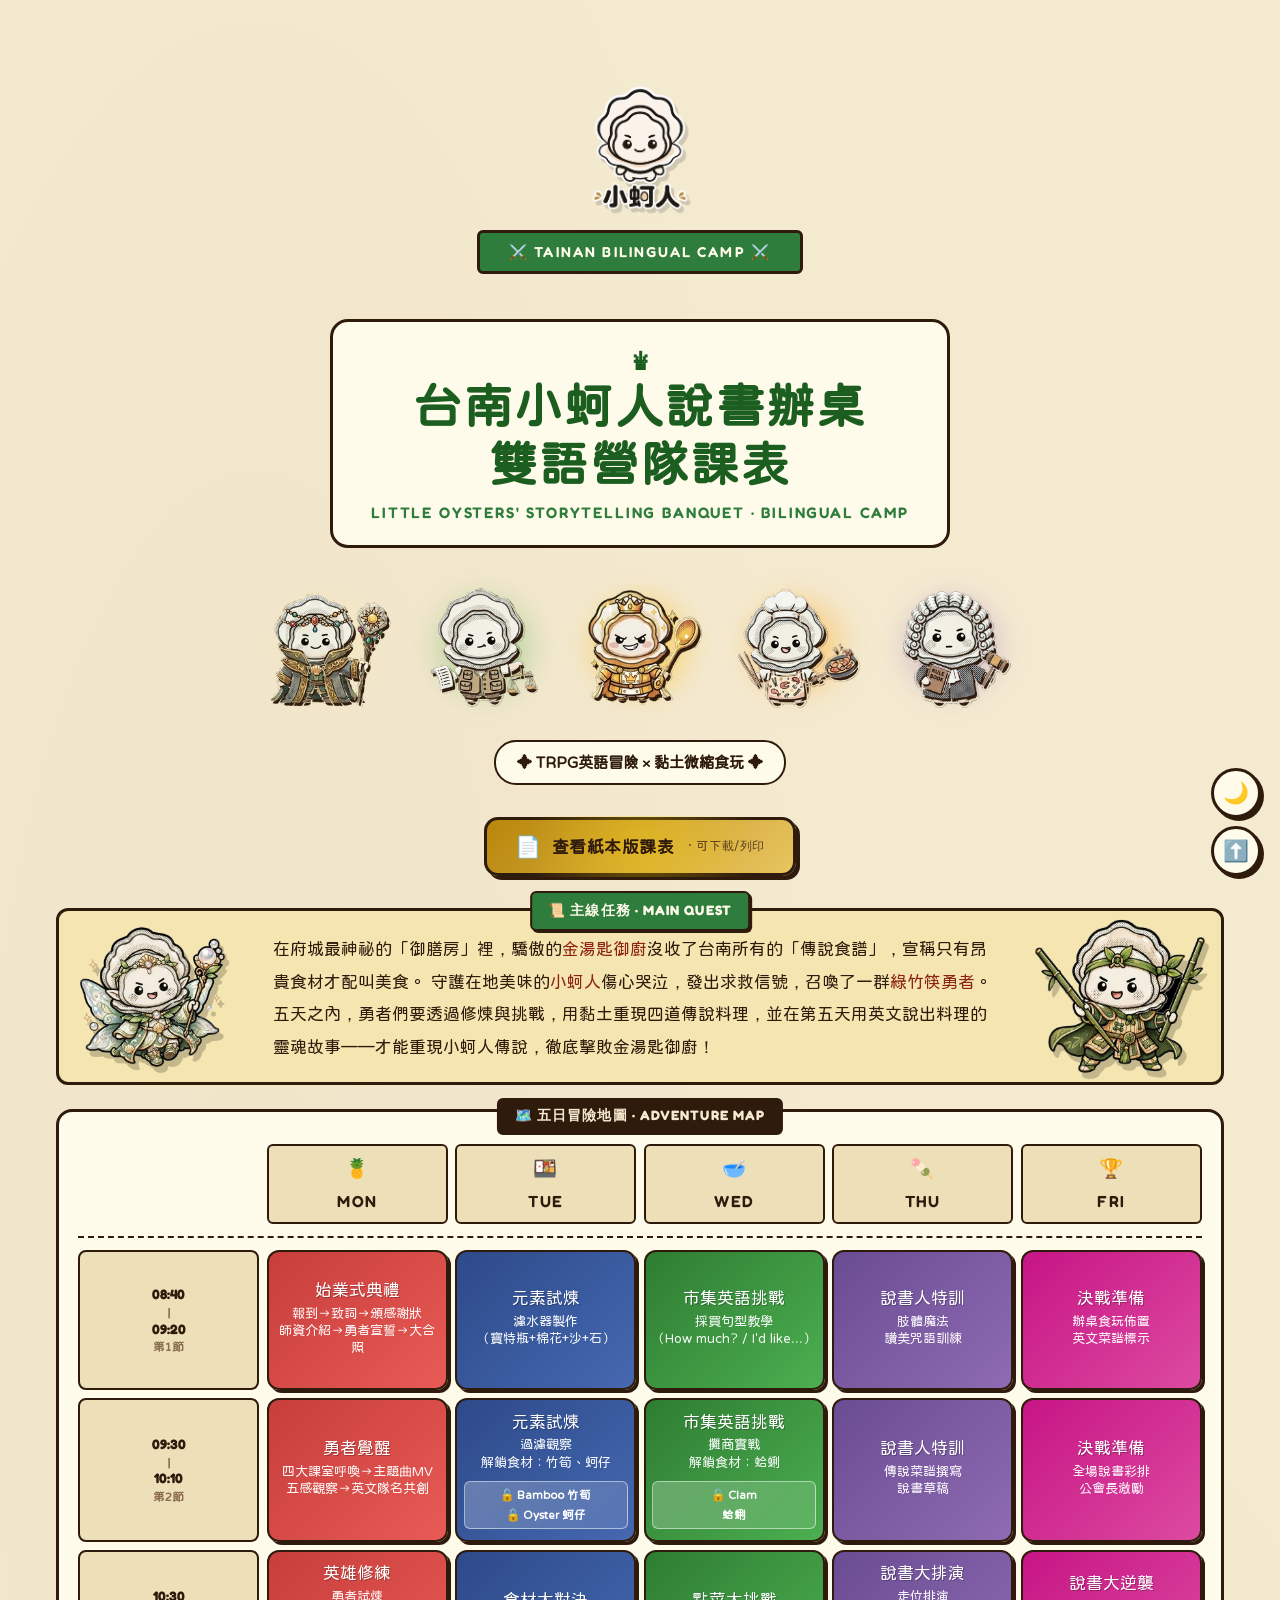
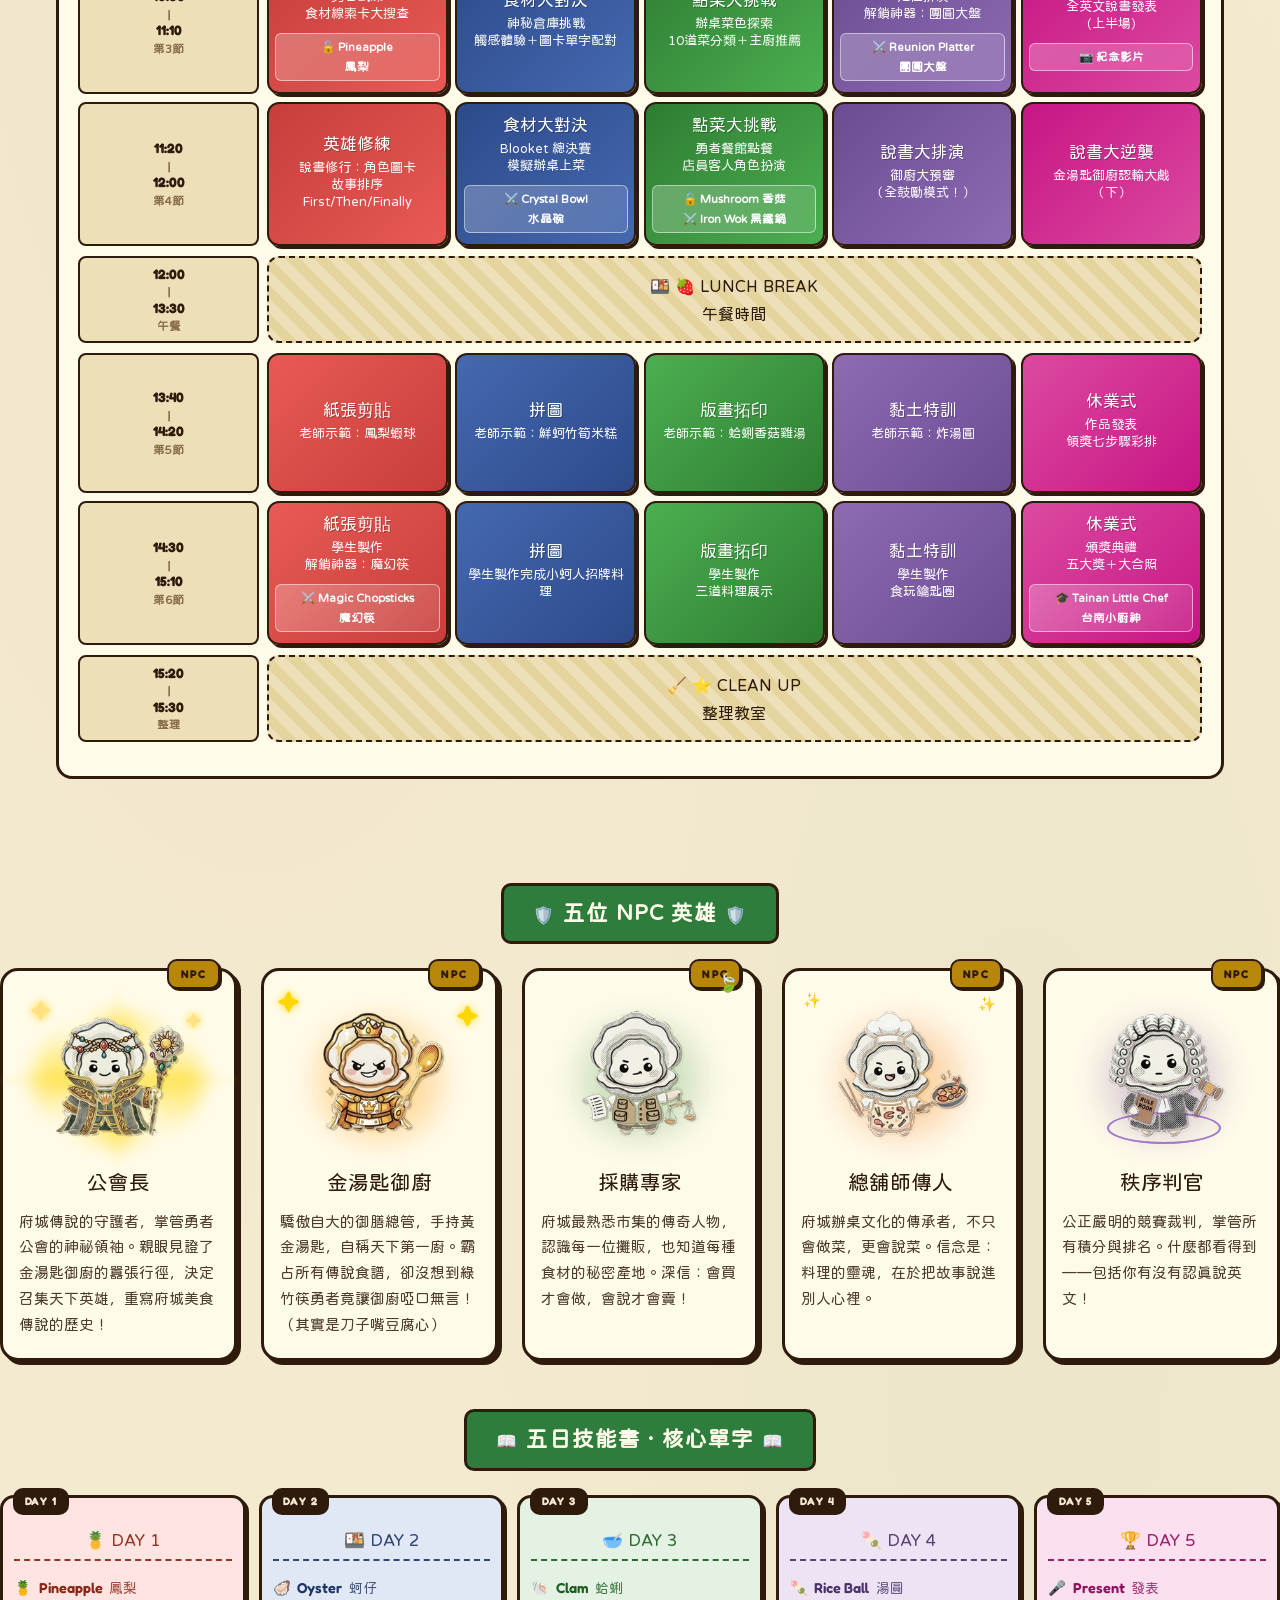
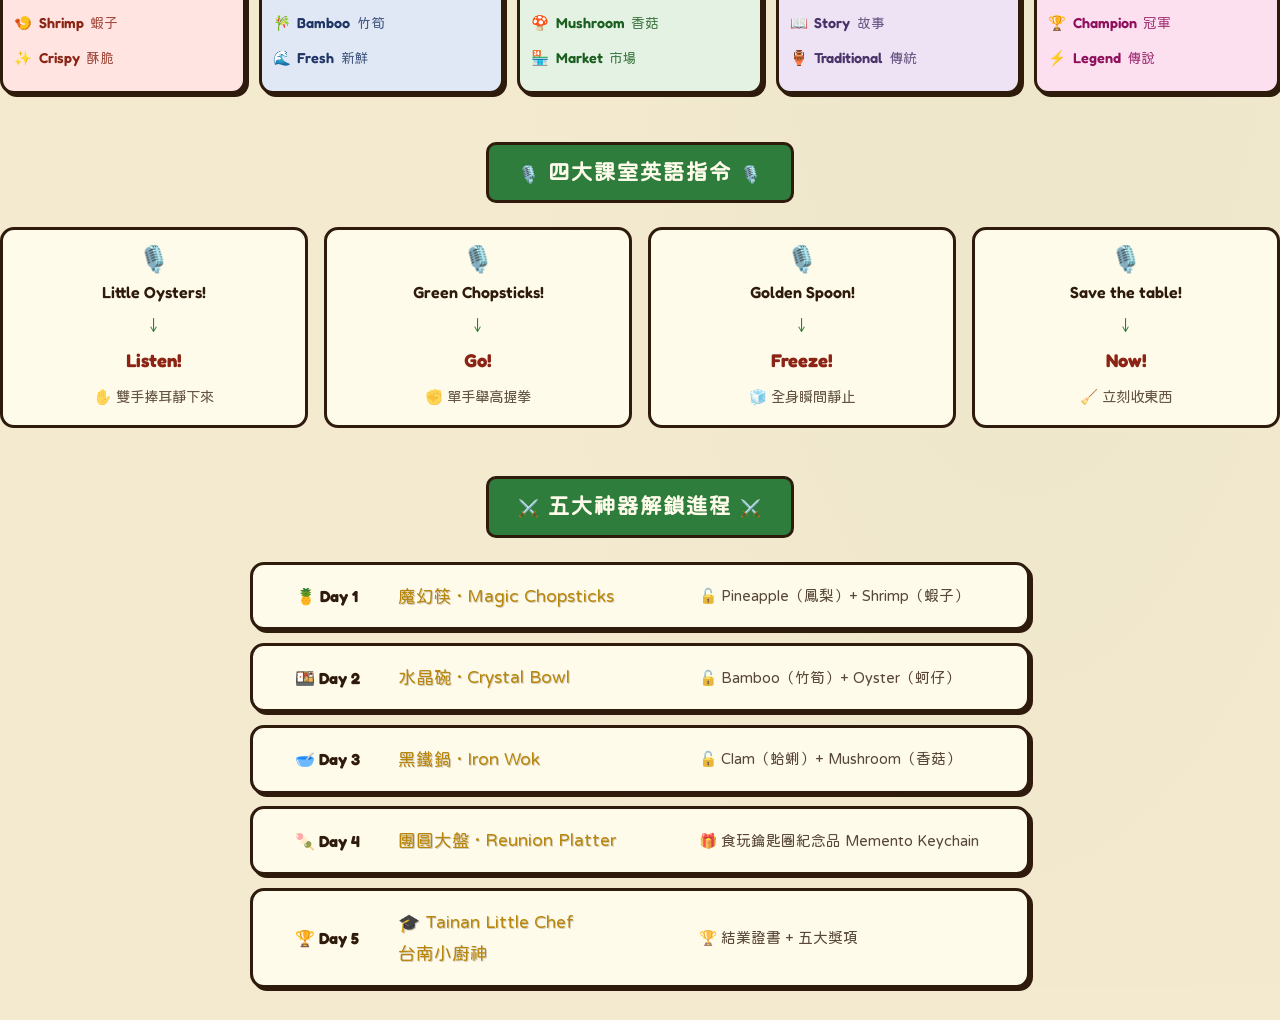
==== commit 8d1500c8: "Add files via upload" ====
--- a/index.html
+++ b/index.html
@@ -1,1987 +1,184 @@
 <!DOCTYPE html>
-<html lang="zh-TW">
+<html>
 <head>
-<meta charset="UTF-8">
-<meta name="color-scheme" content="light dark">
-<meta name="viewport" content="width=device-width, initial-scale=1.0, maximum-scale=5.0">
-<title>小蚵人說書辦桌｜學生家長版課表</title>
-<script>
-(function() {
-  try {
-    var saved = localStorage.getItem('theme');
-    var theme;
-    if (saved === 'dark' || saved === 'light') {
-      theme = saved;
-    } else {
-      theme = window.matchMedia && window.matchMedia('(prefers-color-scheme: dark)').matches ? 'dark' : 'light';
-    }
-    document.documentElement.setAttribute('data-theme', theme);
-  } catch(e) {
-    document.documentElement.setAttribute('data-theme', 'light');
-  }
-})();
-</script>
-<style>
-/* Huninn 粉圓體 - 繁體中文圓體 */
-@font-face {
-  font-family: 'Huninn';
-  src: url([data-uri]) format('woff2');
-  font-weight: 400;
-  font-style: normal;
-  font-display: swap;
-}
-@import url('https://fonts.googleapis.com/css2?family=Fredoka:wght@400;500;600;700&family=M+PLUS+Rounded+1c:wght@400;500;700&display=swap');
-
-:root {
-  color-scheme: light dark;
-  /* 淺色主題 - 米黃 + 竹葉綠 */
-  --bg: #F4EAD0;
-  --bg-paper: #EDE0B8;
-  --bg-deep: #E5D49E;
-  --panel-bg: #FFFBEA;
-  --panel-text: #2F1B0C;
-  --ink: #2F1B0C;
-  --ink-light: #5A3F28;
-  --ink-muted: #8A6D4F;
-  --gold: #B8860B;
-  --gold-light: #E8C560;
-  --leaf: #2E7D3C;
-  --leaf-bright: #4CAF50;
-  --leaf-deep: #1B5E20;
-  --parch: #F5E5B0;
-  --parch-text: #2F1B0C;
-  --danger: #8B2414;
-  --shadow: rgba(47, 27, 12, 0.2);
-  --shadow-strong: rgba(47, 27, 12, 0.35);
-  --muted-bg: rgba(47, 27, 12, 0.05);
-  
-  /* 五日主色（淺色底專用） */
-  --day1-main: #C73E3A; --day1-light: #FFE4E1; --day1-accent: #E85A56; --day1-text: #8B2414;
-  --day2-main: #2D4A8A; --day2-light: #E0E8F5; --day2-accent: #4568B0; --day2-text: #1F3566;
-  --day3-main: #2E7D32; --day3-light: #E3F2E3; --day3-accent: #4CAF50; --day3-text: #1B5E20;
-  --day4-main: #6A4C93; --day4-light: #EDE3F5; --day4-accent: #8E6BB3; --day4-text: #4A3368;
-  --day5-main: #C71585; --day5-light: #FDE0F0; --day5-accent: #DC4AA0; --day5-text: #8E0F5C;
-}
-
-/* 深色主題 - 竹林深夜 */
-[data-theme="dark"] {
-  color-scheme: dark;
-  --bg: #1A2818;
-  --bg-paper: #243322;
-  --bg-deep: #2D4028;
-  --panel-bg: #243322;
-  --panel-text: #F5EAD0;
-  --ink: #F0E6C8;
-  --ink-light: #D4C99A;
-  --ink-muted: #A89968;
-  --gold: #FFD54F;
-  --gold-light: #FFE680;
-  --leaf: #81C784;
-  --leaf-bright: #A5D6A7;
-  --leaf-deep: #66BB6A;
-  --parch: #3A4A35;
-  --parch-text: #F0E6C8;
-  --danger: #EF5350;
-  --shadow: rgba(0, 0, 0, 0.6);
-  --shadow-strong: rgba(0, 0, 0, 0.8);
-  --muted-bg: rgba(255, 255, 255, 0.08);
-  
-  /* 五日主色（深色底專用 - 更亮的漸層 + 文字更亮） */
-  /* 深色：深飽和配色，對應紙本版繪本風 */
-  --day1-main: #8B3535; --day1-light: #3D1414; --day1-accent: #A64545; --day1-text: #FFFBEA;
-  --day2-main: #2C4A7E; --day2-light: #142238; --day2-accent: #3D5F96; --day2-text: #FFFBEA;
-  --day3-main: #2D6E3B; --day3-light: #13301A; --day3-accent: #3C8A4C; --day3-text: #FFFBEA;
-  --day4-main: #5A3A7E; --day4-light: #261838; --day4-accent: #7350A0; --day4-text: #FFFBEA;
-  --day5-main: #953D6B; --day5-light: #3F1A2E; --day5-accent: #B4508A; --day5-text: #FFFBEA;
-}
-
-[data-theme="light"] {
-  color-scheme: light;
-  --bg: #F4EAD0;
-  --bg-paper: #EDE0B8;
-  --bg-deep: #E5D49E;
-  --panel-bg: #FFFBEA;
-  --panel-text: #2F1B0C;
-  --ink: #2F1B0C;
-  --ink-light: #5A3F28;
-  --ink-muted: #8A6D4F;
-  --gold: #B8860B;
-  --gold-light: #E8C560;
-  --leaf: #2E7D3C;
-  --leaf-bright: #4CAF50;
-  --leaf-deep: #1B5E20;
-  --parch: #F5E5B0;
-  --parch-text: #2F1B0C;
-  --danger: #8B2414;
-  --shadow: rgba(47, 27, 12, 0.2);
-  --shadow-strong: rgba(47, 27, 12, 0.35);
-  --muted-bg: rgba(47, 27, 12, 0.05);
-  --day1-main: #C73E3A; --day1-light: #FFE4E1; --day1-accent: #E85A56; --day1-text: #8B2414;
-  --day2-main: #2D4A8A; --day2-light: #E0E8F5; --day2-accent: #4568B0; --day2-text: #1F3566;
-  --day3-main: #2E7D32; --day3-light: #E3F2E3; --day3-accent: #4CAF50; --day3-text: #1B5E20;
-  --day4-main: #6A4C93; --day4-light: #EDE3F5; --day4-accent: #8E6BB3; --day4-text: #4A3368;
-  --day5-main: #C71585; --day5-light: #FDE0F0; --day5-accent: #DC4AA0; --day5-text: #8E0F5C;
-}
-
-* { box-sizing: border-box; margin: 0; padding: 0; }
-html { scroll-behavior: smooth; }
-
-html {
-  background: var(--bg);
-  min-height: 100vh;
-}
-body {
-  background: var(--bg);
-  color: var(--ink);
-  font-family: 'Huninn', 'M PLUS Rounded 1c', 'Noto Sans TC', 'PingFang TC', 'Microsoft JhengHei', sans-serif;
-  line-height: 1.75;
-  min-height: 100vh;
-  transition: background 0.3s, color 0.3s;
-  background-image: 
-    radial-gradient(ellipse at 20% 30%, rgba(139, 69, 19, 0.04) 0%, transparent 40%),
-    radial-gradient(ellipse at 80% 70%, rgba(46, 125, 60, 0.04) 0%, transparent 40%);
-}
-
-[data-theme="dark"] body {
-  background-image:
-    radial-gradient(ellipse at 30% 40%, rgba(76, 175, 80, 0.08) 0%, transparent 50%),
-    radial-gradient(ellipse at 70% 60%, rgba(255, 213, 79, 0.05) 0%, transparent 50%);
-}
-
-.container { max-width: 1200px; margin: 0 auto; padding: 2rem 1rem; }
-
-/* ========== Hero ========== */
-.hero {
-  text-align: center;
-  padding: 2.5rem 1rem 2rem;
-  position: relative;
-}
-
-.hero-banner {
-  display: inline-block;
-  background: var(--leaf);
-  color: #FFFBEA;
-  padding: 0.4rem 1.8rem;
-  font-family: 'Fredoka', sans-serif;
-  font-weight: 600;
-  font-size: 0.9rem;
-  letter-spacing: 0.15em;
-  margin: 0 auto 1rem;
-  border: 3px solid var(--ink);
-  border-radius: 6px;
-  text-transform: uppercase;
-}
-.hero-banner-wrap {
-  display: block;
-  text-align: center;
-  margin-bottom: 1rem;
-}
-[data-theme="dark"] .hero-banner {
-  background: var(--leaf);
-  color: #0D1B0F;
-  border-color: #0D1B0F;
-  box-shadow: 3px 3px 0 #0D1B0F;
-}
-.hero-banner::before { content: '⚔️ '; }
-.hero-banner::after { content: ' ⚔️'; }
-
-.hero-title {
-  font-family: 'Huninn', sans-serif;
-  font-size: clamp(1.8rem, 4.5vw, 3rem);
-  color: var(--leaf-deep);
-  white-space: normal;
-  line-height: 1.15;
-  margin-bottom: 0.3rem;
-  letter-spacing: 0.05em;
-  display: block;
-  font-weight: 700;
-}
-.hero-title br {
-  display: block;
-  content: '';
-  margin-top: 0.2rem;
-}
-[data-theme="dark"] .hero-title {
-  color: var(--gold-light);
-}
-.hero-title .crown {
-  display: block;
-  font-size: 1.8rem;
-  margin-bottom: 0.2rem;
-  animation: sparkle 2s ease-in-out infinite;
-}
-@keyframes sparkle {
-  0%, 100% { transform: scale(1) rotate(0deg); }
-  50% { transform: scale(1.1) rotate(-5deg); }
-}
-
-.hero-subtitle {
-  font-family: 'Fredoka', sans-serif;
-  font-weight: 600;
-  font-size: clamp(0.8rem, 1.7vw, 0.95rem);
-  color: var(--leaf);
-  letter-spacing: 0.12em;
-  margin-top: 0.5rem;
-  text-transform: uppercase;
-}
-[data-theme="dark"] .hero-subtitle {
-  color: var(--leaf-bright);
-}
-.hero-card {
-  display: inline-block;
-  background: var(--panel-bg);
-  border: 3.5px solid var(--ink);
-  border-radius: 18px;
-  padding: 1.3rem 2.4rem 1.1rem;
-  margin: 0.8rem auto 0;
-  max-width: 100%;
-  position: relative;
-}
-
-[data-theme="dark"] .hero-card {
-  border-color: var(--gold-light);
-}
-
-.hero-divider-wrap {
-  display: block;
-  text-align: center;
-  margin: 1.5rem 0 0.5rem;
-  width: 100%;
-}
-.hero-divider {
-  display: inline-flex;
-  align-items: center;
-  justify-content: center;
-  color: var(--ink);
-  font-size: 0.95rem;
-  font-family: 'Huninn', sans-serif;
-  font-weight: 600;
-  background: var(--panel-bg);
-  border: 2.5px solid var(--ink);
-  border-radius: 22px;
-  padding: 0.45rem 1.3rem;
-  max-width: 95%;
-}
-
-
-.hero-deco-left, .hero-deco-right {
-  position: absolute;
-  top: 50%;
-  width: 130px;
-  height: 130px;
-  opacity: 0.95;
-  transform: translateY(-50%);
-  pointer-events: none;
-  filter: drop-shadow(3px 3px 0 var(--shadow));
-}
-.hero-deco-left { left: 1rem; }
-.hero-deco-right { right: 1rem; transform: translateY(-50%) scaleX(-1); }
-
-/* ========== Quest Board ========== */
-.quest-board {
-  background: var(--parch);
-  border: 3px solid var(--ink);
-  border-radius: 12px;
-  padding: 1.8rem 1.8rem 1.5rem;
-  margin: 1.5rem 0;
-  position: relative;
-  font-family: 'Huninn', sans-serif;
-  line-height: 1.95;
-  color: var(--parch-text);
-  font-size: 1.05rem;
-}
-.quest-label {
-  display: inline-block;
-  position: absolute;
-  top: -14px;
-  left: 50%;
-  transform: translateX(-50%);
-  background: var(--leaf);
-  color: #FFFBEA;
-  padding: 0.25rem 0.9rem;
-  font-family: 'Fredoka', sans-serif;
-  font-weight: 700;
-  font-size: 0.85rem;
-  letter-spacing: 0.08em;
-  border: 2.5px solid var(--ink);
-  border-radius: 6px;
-  box-shadow: 2px 2px 0 var(--ink);
-  white-space: nowrap;
-}
-[data-theme="dark"] .quest-label {
-  background: var(--leaf);
-  color: #0D1B0F;
-  border-color: #0D1B0F;
-  box-shadow: 2px 2px 0 #0D1B0F;
-}
-.quest-board strong { color: var(--danger); font-weight: normal; }
-
-/* ========== 版本切換 tabs ========== */
-.version-tabs {
-  display: flex;
-  justify-content: center;
-  gap: 0.5rem;
-  margin: 1.5rem 0 1rem;
-  flex-wrap: wrap;
-}
-.vtab {
-  background: var(--panel-bg);
-  border: 2.5px solid var(--ink);
-  color: var(--ink);
-  padding: 0.6rem 1.2rem;
-  border-radius: 22px;
-  font-family: 'Huninn', sans-serif;
-  font-size: 0.95rem;
-  cursor: pointer;
-  transition: all 0.15s;
-  box-shadow: 3px 3px 0 var(--ink);
-}
-.vtab:hover { transform: translate(-1px, -1px); box-shadow: 4px 4px 0 var(--ink); }
-.vtab:active { transform: translate(2px, 2px); box-shadow: 1px 1px 0 var(--ink); }
-.vtab.active { 
-  background: var(--leaf); 
-  color: #FFFBEA; 
-  border-color: var(--ink);
-}
-[data-theme="dark"] .vtab.active {
-  background: var(--leaf);
-  color: #0D1B0F;
-}
-
-.week-badge {
-  text-align: center;
-  margin: 1rem 0;
-  font-family: 'Huninn', sans-serif;
-  color: var(--ink);
-  font-size: 1.05rem;
-  padding: 0.5rem;
-}
-
-/* ========== 課表 ========== */
-.schedule {
-  background: var(--panel-bg);
-  border: 3px solid var(--ink);
-  border-radius: 16px;
-  padding: 2rem 1.2rem 1.5rem;
-  margin: 1.5rem 0;
-  position: relative;
-}
-.schedule-label {
-  position: absolute;
-  top: -14px;
-  left: 50%;
-  transform: translateX(-50%);
-  background: var(--ink);
-  color: #F5EAD0;
-  padding: 0.3rem 1rem;
-  font-family: 'Fredoka', sans-serif;
-  font-weight: 700;
-  font-size: 0.85rem;
-  letter-spacing: 0.08em;
-  border-radius: 6px;
-  white-space: nowrap;
-  border: 2.5px solid var(--ink);
-}
-[data-theme="dark"] .schedule-label {
-  background: var(--leaf-bright);
-  color: #0D1B0F;
-  border-color: #0D1B0F;
-}
-
-/* 欄位等寬！time 欄與五天欄完全等寬 */
-.schedule-header, .row, .break-row {
-  display: grid;
-  grid-template-columns: repeat(6, minmax(0, 1fr));
-  gap: 0.45rem;
-  align-items: stretch;
-}
-.schedule-header {
-  margin-bottom: 0.75rem;
-  padding-bottom: 0.8rem;
-  border-bottom: 2px dashed var(--ink);
-}
-.row { margin-bottom: 0.5rem; }
-.break-row { margin: 0.6rem 0; }
-
-.col-day {
-  min-width: 0;
-  text-align: center;
-  font-family: 'Fredoka', sans-serif;
-  font-weight: 600;
-  font-size: 1rem;
-  color: var(--ink);
-  text-transform: uppercase;
-  letter-spacing: 0.08em;
-  padding: 0.4rem 0.2rem;
-  background: var(--bg-paper);
-  border: 2px solid var(--ink);
-  border-radius: 6px;
-}
-.col-day .emoji { font-size: 1.2rem; display: block; margin-bottom: 0.1rem; }
-
-.time-cell {
-  min-width: 0;
-  display: flex;
-  flex-direction: column;
-  justify-content: center;
-  align-items: center;
-  font-family: 'Fredoka', sans-serif;
-  font-weight: 700;
-  color: var(--ink);
-  font-size: 0.85rem;
-  line-height: 1.25;
-  padding: 0.5rem 0.2rem;
-  background: var(--bg-paper);
-  border: 2px solid var(--ink);
-  border-radius: 8px;
-  text-align: center;
-}
-.time-cell .dash { font-size: 0.7rem; color: var(--ink-muted); margin: 0.1rem 0; }
-.time-cell .period { 
-  font-size: 0.72rem; 
-  color: var(--ink-muted); 
-  margin-top: 0.15rem; 
-  font-family: 'Huninn',sans-serif; 
-}
-
-/* 課程格子 */
-.session-cell {
-  color: white;
-  border-radius: 12px;
-  padding: 0.7rem 0.4rem;
-  cursor: pointer;
-  transition: all 0.18s;
-  border: 2.5px solid var(--ink);
-  box-shadow: 3px 3px 0 var(--ink);
-  min-height: 140px;
-  min-width: 0;
-  display: flex;
-  flex-direction: column;
-  justify-content: center;
-  text-align: center;
-  overflow-wrap: anywhere;
-  word-break: break-word;
-}
-.session-cell:hover { 
-  transform: translate(-2px, -2px) scale(1.02); 
-  box-shadow: 5px 5px 0 var(--ink);
-  z-index: 5;
-}
-.session-cell:active { transform: translate(2px, 2px); box-shadow: 1px 1px 0 var(--ink); }
-
-.session-theme {
-  font-family: 'Huninn', sans-serif;
-  font-size: 1.05rem;
-  line-height: 1.2;
-  margin-bottom: 0.3rem;
-  text-shadow: 1px 1px 0 rgba(0,0,0,0.25);
-  overflow-wrap: anywhere;
-  word-break: break-word;
-}
-.session-sub {
-  font-size: 0.82rem;
-  line-height: 1.3;
-  opacity: 0.95;
-  margin-bottom: 0.3rem;
-}
-.session-teacher {
-  font-size: 0.82rem;
-  line-height: 1.35;
-  padding-top: 0.4rem;
-  margin-top: 0.4rem;
-  border-top: 1px dashed rgba(255,255,255,0.4);
-}
-.session-teacher .role-label { font-size: 0.68rem; opacity: 0.85; display: block; margin-bottom: 0.1rem; }
-.session-teacher .role-name {
-  font-family: 'Huninn', sans-serif;
-  font-size: 0.9rem;
-  display: block;
-  margin-bottom: 0.05rem;
-}
-.session-teacher .teacher-name { font-size: 0.85rem; opacity: 0.95; }
-
-.session-cameo {
-  font-size: 0.72rem;
-  margin-top: 0.35rem;
-  padding: 0.2rem 0.35rem;
-  background: rgba(255, 215, 0, 0.3);
-  border: 1px dashed rgba(255, 255, 255, 0.7);
-  border-radius: 6px;
-  line-height: 1.3;
-}
-.session-cameo .cameo-label { font-size: 0.65rem; display: block; opacity: 0.9; }
-
-.session-unlock {
-  font-size: 0.72rem;
-  margin-top: 0.35rem;
-  overflow-wrap: anywhere;
-  word-break: break-word;
-  max-width: 100%;
-  background: linear-gradient(135deg, rgba(255,255,255,0.25), rgba(255,255,255,0.1));
-  border: 1px solid rgba(255,255,255,0.5);
-  border-radius: 6px;
-  padding: 0.18rem 0.35rem;
-  display: inline-block;
-  font-weight: 600;
-  animation: glow 2s ease-in-out infinite;
-}
-@keyframes glow {
-  0%, 100% { box-shadow: inset 0 0 0 1px rgba(255,255,255,0.2); }
-  50% { box-shadow: inset 0 0 0 1px rgba(255,255,255,0.4), 0 0 8px rgba(255,255,255,0.3); }
-}
-
-.session-cell.day-1-am { background: linear-gradient(135deg, var(--day1-main), var(--day1-accent)); }
-.session-cell.day-1-pm { background: linear-gradient(135deg, var(--day1-accent), var(--day1-main)); }
-.session-cell.day-2-am { background: linear-gradient(135deg, var(--day2-main), var(--day2-accent)); }
-.session-cell.day-2-pm { background: linear-gradient(135deg, var(--day2-accent), var(--day2-main)); }
-.session-cell.day-3-am { background: linear-gradient(135deg, var(--day3-main), var(--day3-accent)); }
-.session-cell.day-3-pm { background: linear-gradient(135deg, var(--day3-accent), var(--day3-main)); }
-.session-cell.day-4-am { background: linear-gradient(135deg, var(--day4-main), var(--day4-accent)); }
-.session-cell.day-4-pm { background: linear-gradient(135deg, var(--day4-accent), var(--day4-main)); }
-.session-cell.day-5-am { background: linear-gradient(135deg, var(--day5-main), var(--day5-accent)); }
-.session-cell.day-5-pm { background: linear-gradient(135deg, var(--day5-accent), var(--day5-main)); }
-[data-theme="dark"] .session-cell {
-  color: #FFFBEA;
-}
-[data-theme="dark"] .session-theme {
-  text-shadow: 1px 1px 0 rgba(0,0,0,0.45);
-}
-[data-theme="dark"] .session-teacher {
-  border-top-color: rgba(255, 251, 234, 0.35);
-}
-[data-theme="dark"] .session-cameo {
-  background: rgba(255, 215, 0, 0.28);
-  border-color: rgba(255, 215, 0, 0.6);
-  color: #FFE8A0;
-}
-[data-theme="dark"] .session-unlock {
-  background: linear-gradient(135deg, rgba(255,255,255,0.2), rgba(255,255,255,0.08));
-  border-color: rgba(255, 251, 234, 0.4);
-  color: #FFFBEA;
-}
-
-
-.break-row { grid-template-columns: repeat(6, minmax(0, 1fr)); }
-.break-row .break-content { grid-column: 2 / -1; }
-.break-content {
-  background: repeating-linear-gradient(45deg, var(--bg-paper), var(--bg-paper) 10px, var(--bg-deep) 10px, var(--bg-deep) 20px);
-  border: 2.5px dashed var(--ink);
-  border-radius: 12px;
-  padding: 0.75rem 1rem;
-  text-align: center;
-  font-family: 'Huninn', sans-serif;
-  color: var(--ink);
-  font-size: 1rem;
-  display: flex;
-  align-items: center;
-  justify-content: center;
-  gap: 0.5rem;
-  min-height: 60px;
-}
-
-/* ========== 資訊區 ========== */
-.info-section { margin: 3rem 0 2rem; }
-.section-title {
-  font-family: 'Huninn', sans-serif;
-  font-size: 1.35rem;
-  color: #FFFBEA;
-  text-align: center;
-  margin: 0 auto 1.5rem;
-  padding: 0.55rem 1.3rem;
-  display: block;
-  width: fit-content;
-  max-width: 95%;
-  background: var(--leaf);
-  border: 3px solid var(--ink);
-  border-radius: 10px;
-  font-weight: 700;
-  letter-spacing: 0.05em;
-}
-[data-theme="dark"] .section-title {
-  background: var(--leaf);
-  color: #0D1B0F;
-  border-color: #0D1B0F;
-}
-.section-title::before, .section-title::after {
-  margin: 0 0.5rem;
-  font-size: 1.05rem;
-}
-.section-title.icon-npc::before, .section-title.icon-npc::after { content: '🛡️'; }
-.section-title.icon-vocab::before, .section-title.icon-vocab::after { content: '📖'; }
-.section-title.icon-cmd::before, .section-title.icon-cmd::after { content: '🎙️'; }
-.section-title.icon-artifact::before, .section-title.icon-artifact::after { content: '⚔️'; }
-.section-title.icon-award::before, .section-title.icon-award::after { content: '🏆'; }
-
-/* NPC 卡片 - 淺色深色都要清楚 */
-.npc-grid {
-  display: grid;
-  grid-template-columns: repeat(auto-fit, minmax(230px, 1fr));
-  gap: 1.5rem;
-  margin-top: 1rem;
-}
-.npc-card {
-  background: var(--panel-bg);
-  color: var(--panel-text);
-  border: 3px solid var(--ink);
-  border-radius: 18px;
-  padding: 2rem 1rem 1.3rem;
-  text-align: center;
-  box-shadow: 4px 4px 0 var(--ink);
-  transition: all 0.2s;
-  position: relative;
-}
-.npc-card:hover { transform: translate(-2px, -2px); box-shadow: 6px 6px 0 var(--ink); }
-
-/* NPC 標籤重做 - 純文字膠囊（無 emoji） */
-.npc-badge {
-  position: absolute;
-  top: -12px;
-  right: 14px;
-  background: var(--gold);
-  color: var(--ink);
-  padding: 0.2rem 0.7rem;
-  font-family: 'Fredoka', sans-serif;
-  font-weight: 700;
-  font-size: 0.7rem;
-  border: 2.5px solid var(--ink);
-  border-radius: 10px;
-  letter-spacing: 0.12em;
-  box-shadow: 2px 2px 0 var(--ink);
-}
-[data-theme="dark"] .npc-badge {
-  background: var(--gold);
-  color: #0D1B0F;
-  border-color: #0D1B0F;
-  box-shadow: 2px 2px 0 #0D1B0F;
-}
-
-.npc-img {
-  width: 140px;
-  height: 140px;
-  object-fit: contain;
-  margin: 0 auto 0.8rem;
-  display: block;
-  filter: drop-shadow(2px 2px 0 var(--shadow));
-  position: relative;
-  z-index: 3;
-}
-.npc-name {
-  font-family: 'Huninn', sans-serif;
-  font-size: 1.3rem;
-  color: var(--panel-text);
-  margin-bottom: 0.5rem;
-}
-.npc-desc {
-  font-size: 0.92rem;
-  color: var(--panel-text);
-  opacity: 0.85;
-  line-height: 1.75;
-  text-align: left;
-}
-
-/* 單字 */
-.vocab-grid { display: grid; grid-template-columns: repeat(5, 1fr); gap: 0.8rem; }
-.vocab-day {
-  border: 3px solid var(--ink);
-  border-radius: 14px;
-  padding: 1.4rem 0.7rem 1rem;
-  box-shadow: 3px 3px 0 var(--ink);
-  position: relative;
-}
-.vocab-day-label {
-  position: absolute;
-  top: -10px;
-  left: 10px;
-  background: var(--ink);
-  color: #F5EAD0;
-  padding: 0.15rem 0.6rem;
-  font-family: 'Fredoka', sans-serif;
-  font-weight: 700;
-  font-size: 0.68rem;
-  border-radius: 10px;
-  letter-spacing: 0.08em;
-  border: 2px solid var(--ink);
-}
-[data-theme="dark"] .vocab-day-label {
-  background: var(--leaf-bright);
-  color: #0D1B0F;
-  border-color: #0D1B0F;
-}
-
-.vocab-day.d1 { background: var(--day1-light); color: var(--day1-text); }
-.vocab-day.d2 { background: var(--day2-light); color: var(--day2-text); }
-.vocab-day.d3 { background: var(--day3-light); color: var(--day3-text); }
-.vocab-day.d4 { background: var(--day4-light); color: var(--day4-text); }
-.vocab-day.d5 { background: var(--day5-light); color: var(--day5-text); }
-
-.vocab-title {
-  text-align: center;
-  font-family: 'Huninn', sans-serif;
-  font-size: 1.05rem;
-  color: inherit;
-  border-bottom: 2px dashed currentColor;
-  padding: 0.3rem 0;
-  margin-bottom: 0.6rem;
-  opacity: 0.9;
-}
-.vocab-item { 
-  font-size: 0.9rem; 
-  padding: 0.3rem 0; 
-  color: inherit;
-  display: flex; 
-  align-items: center; 
-  gap: 0.4rem; 
-}
-.vocab-item .en { 
-  font-family: 'Fredoka', sans-serif; 
-  font-weight: 600; 
-  color: inherit;
-}
-.vocab-item .zh { 
-  color: inherit; 
-  opacity: 0.8;
-  font-size: 0.85rem; 
-}
-
-/* 指令 */
-.cmd-grid { display: grid; grid-template-columns: repeat(auto-fit, minmax(220px, 1fr)); gap: 1rem; }
-.cmd-card {
-  background: var(--panel-bg);
-  color: var(--panel-text);
-  border: 3px solid var(--ink);
-  border-radius: 14px;
-  padding: 1rem 1.2rem 1rem;
-  text-align: center;
-}
-.cmd-card-icon {
-  display: block;
-  text-align: center;
-  font-size: 1.6rem;
-  margin-bottom: 0.4rem;
-  line-height: 1;
-}
-.cmd-call { 
-  font-family: 'Fredoka', sans-serif; 
-  font-weight: 600; 
-  color: var(--panel-text); 
-  font-size: 1rem; 
-}
-.cmd-arrow { margin: 0.3rem 0; color: var(--leaf); }
-.cmd-resp { 
-  font-family: 'Fredoka', sans-serif; 
-  font-weight: 700; 
-  color: var(--danger); 
-  font-size: 1.15rem; 
-}
-.cmd-act { 
-  margin-top: 0.5rem; 
-  font-size: 0.9rem; 
-  color: var(--panel-text);
-  opacity: 0.75;
-}
-
-/* 神器 */
-.artifact-list { display: grid; gap: 0.8rem; max-width: 780px; margin: 0 auto; }
-.artifact-row {
-  display: grid;
-  grid-template-columns: 110px 1.2fr 1.3fr;
-  gap: 1rem;
-  padding: 1rem 1.2rem;
-  border: 3px solid var(--ink);
-  border-radius: 14px;
-  background: var(--panel-bg);
-  color: var(--panel-text);
-  box-shadow: 3px 3px 0 var(--ink);
-  align-items: center;
-}
-.artifact-day { 
-  font-family: 'Fredoka', sans-serif; 
-  font-weight: 700; 
-  text-align: center; 
-  color: var(--panel-text); 
-}
-.artifact-name { 
-  font-family: 'Huninn', sans-serif; 
-  font-size: 1.1rem; 
-  color: var(--gold);
-  text-shadow: 1px 1px 0 var(--shadow);
-}
-[data-theme="dark"] .artifact-name { color: var(--gold-light); }
-.artifact-req { 
-  font-size: 0.92rem; 
-  color: var(--panel-text);
-  opacity: 0.8;
-}
-
-/* 獎項 - AWARD 徽章重做（純文字無 emoji） */
-.awards-grid { display: grid; grid-template-columns: repeat(auto-fit, minmax(250px, 1fr)); gap: 1.5rem; margin-top: 1.5rem; }
-.award-card {
-  background: var(--panel-bg);
-  color: var(--panel-text);
-  border: 3px solid var(--ink);
-  border-radius: 16px;
-  padding: 2rem 1rem 1.2rem;
-  box-shadow: 4px 4px 0 var(--ink);
-  text-align: center;
-  position: relative;
-}
-[data-theme="dark"] .award-card {
-  background: linear-gradient(135deg, var(--panel-bg) 0%, var(--bg-deep) 100%);
-}
-/* AWARD 徽章純文字膠囊 */
-.award-badge {
-  position: absolute;
-  top: -13px;
-  left: 50%;
-  transform: translateX(-50%);
-  background: var(--gold);
-  color: var(--ink);
-  padding: 0.2rem 0.9rem;
-  font-family: 'Fredoka', sans-serif;
-  font-weight: 800;
-  font-size: 0.72rem;
-  border: 2.5px solid var(--ink);
-  border-radius: 10px;
-  letter-spacing: 0.15em;
-  box-shadow: 2px 2px 0 var(--ink);
-  white-space: nowrap;
-}
-[data-theme="dark"] .award-badge {
-  background: var(--gold);
-  color: #0D1B0F;
-  border-color: #0D1B0F;
-  box-shadow: 2px 2px 0 #0D1B0F;
-}
-
-.award-emoji { 
-  font-size: 2.6rem; 
-  margin-bottom: 0.5rem; 
-  filter: drop-shadow(2px 2px 0 var(--shadow)); 
-}
-.award-name { 
-  font-family: 'Huninn', sans-serif; 
-  font-size: 1.2rem; 
-  color: var(--panel-text); 
-  margin-bottom: 0.5rem; 
-}
-.award-desc { 
-  font-size: 0.9rem; 
-  color: var(--panel-text);
-  opacity: 0.8;
-  line-height: 1.65; 
-}
-
-/* 缺席/說明文字 */
-.info-note {
-  text-align: center;
-  color: var(--ink-light);
-  margin-bottom: 1rem;
-  font-size: 0.95rem;
-  padding: 0.5rem;
-}
-
-
-/* 紙本版彈窗 */
-.paper-modal-overlay {
-  position: fixed;
-  inset: 0;
-  background: rgba(0, 0, 0, 0.85);
-  display: none;
-  align-items: center;
-  justify-content: center;
-  z-index: 2000;
-  padding: 1rem;
-  backdrop-filter: blur(4px);
-}
-.paper-modal-overlay.show { display: flex; }
-.paper-modal {
-  background: var(--panel-bg);
-  border: 3px solid var(--ink);
-  border-radius: 18px;
-  max-width: 95vw;
-  max-height: 95vh;
-  width: auto;
-  display: flex;
-  flex-direction: column;
-  overflow: hidden;
-}
-.paper-modal-head {
-  padding: 0.8rem 1.2rem;
-  background: var(--leaf);
-  color: #FFFBEA;
-  display: flex;
-  align-items: center;
-  justify-content: space-between;
-  border-bottom: 2.5px solid var(--ink);
-  flex-shrink: 0;
-}
-[data-theme="dark"] .paper-modal-head {
-  color: #0D1B0F;
-  border-bottom-color: #0D1B0F;
-}
-.paper-modal-title {
-  font-family: 'Huninn', sans-serif;
-  font-size: 1.2rem;
-  font-weight: 700;
-}
-.paper-modal-actions { display: flex; gap: 0.6rem; align-items: center; }
-.paper-download-btn {
-  background: var(--panel-bg);
-  color: var(--ink);
-  border: 2.5px solid var(--ink);
-  padding: 0.35rem 0.9rem;
-  border-radius: 20px;
-  font-family: 'Huninn', sans-serif;
-  font-size: 0.9rem;
-  text-decoration: none;
-  transition: all 0.15s;
-  white-space: nowrap;
-}
-.paper-download-btn:hover {
-  background: var(--gold-light);
-  transform: translateY(-1px);
-}
-.paper-download-btn-secondary {
-  background: transparent !important;
-  color: #FFFBEA !important;
-  border-color: rgba(255, 251, 234, 0.6) !important;
-  font-size: 0.82rem;
-}
-.paper-download-btn-secondary:hover {
-  background: rgba(255, 251, 234, 0.15) !important;
-  color: #FFFBEA !important;
-}
-[data-theme="dark"] .paper-download-btn-secondary {
-  color: #0D1B0F !important;
-  border-color: rgba(13, 27, 15, 0.6) !important;
-}
-.paper-close-btn {
-  background: var(--danger);
-  color: #FFFBEA;
-  border: 2.5px solid var(--ink);
-  width: 34px; height: 34px;
-  border-radius: 50%;
-  font-size: 1rem;
-  cursor: pointer;
-  font-weight: 700;
-  display: flex;
-  align-items: center;
-  justify-content: center;
-}
-.paper-modal-body {
-  padding: 1rem;
-  overflow: auto;
-  flex: 1;
-  background: #F4EAD0;
-  display: flex;
-  align-items: flex-start;
-  justify-content: center;
-}
-
-
-
-.paper-img {
-  max-width: 100%;
-  height: auto;
-  display: block;
-  border-radius: 8px;
-  box-shadow: 0 4px 20px rgba(0,0,0,0.15);
-}
-@media (max-width: 768px) {
-  .paper-modal { max-width: 98vw; max-height: 98vh; border-radius: 12px; }
-  .paper-modal-head { padding: 0.6rem 0.8rem; }
-  .paper-modal-title { font-size: 1rem; }
-  .paper-download-btn { padding: 0.3rem 0.6rem; font-size: 0.78rem; }
-  .paper-close-btn { width: 30px; height: 30px; font-size: 0.9rem; }
-  .paper-modal-body { padding: 0.5rem; }
-}
-.fab-paper {
-  background: var(--gold-light) !important;
-  color: var(--ink) !important;
-  font-weight: 700;
-}
-[data-theme="dark"] .fab-paper {
-  background: var(--gold) !important;
-  color: #0D1B0F !important;
-}
-
-
-/* ============ Hero NPC 陣容（5 個排排站 + 浮動 + 光環） ============ */
-.hero-npcs {
-  display: flex;
-  justify-content: center;
-  align-items: flex-end;
-  gap: 1rem;
-  margin: 1.8rem 0 1rem;
-  flex-wrap: wrap;
-  position: relative;
-  z-index: 2;
-}
-.hero-npc {
-  position: relative;
-  width: 140px;
-  height: 140px;
-  display: flex;
-  align-items: center;
-  justify-content: center;
-  animation: heroFloat 5s ease-in-out infinite;
-}
-.hero-npc img {
-  width: 130px;
-  height: 130px;
-  object-fit: contain;
-  position: relative;
-  z-index: 2;
-  filter: drop-shadow(2px 3px 0 var(--ink));
-}
-.hero-npc::before {
-  content: '';
-  position: absolute;
-  inset: 6px;
-  border-radius: 50%;
-  z-index: 1;
-  animation: auraPulse 3s ease-in-out infinite;
-  filter: blur(10px);
-}
-/* 角色錯開相位 */
-.hero-npc:nth-child(1) { animation-delay: 0s; }
-.hero-npc:nth-child(2) { animation-delay: 0.8s; }
-.hero-npc:nth-child(3) { animation-delay: 1.6s; }
-.hero-npc:nth-child(4) { animation-delay: 2.4s; }
-.hero-npc:nth-child(5) { animation-delay: 3.2s; }
-
-/* 5 位角色的專屬光環顏色 */
-.hero-npc.guild::before {
-  background: radial-gradient(circle, rgba(248, 235, 180, 0.6), rgba(248, 235, 180, 0) 70%);
-}
-.hero-npc.boss::before {
-  background: radial-gradient(circle, rgba(255, 183, 0, 0.7), rgba(255, 183, 0, 0) 70%);
-  animation: auraPulseBoss 2s ease-in-out infinite;
-}
-.hero-npc.market::before {
-  background: radial-gradient(circle, rgba(76, 175, 80, 0.55), rgba(76, 175, 80, 0) 70%);
-}
-.hero-npc.chef::before {
-  background: radial-gradient(circle, rgba(255, 152, 0, 0.55), rgba(255, 152, 0, 0) 70%);
-}
-.hero-npc.judge::before {
-  background: radial-gradient(circle, rgba(156, 110, 199, 0.55), rgba(156, 110, 199, 0) 70%);
-}
-
-@keyframes heroFloat {
-  0%, 100% { transform: translateY(0) rotate(0deg); }
-  25% { transform: translateY(-12px) rotate(-2deg); }
-  50% { transform: translateY(-16px) rotate(0deg); }
-  75% { transform: translateY(-8px) rotate(2deg); }
-}
-@keyframes auraPulse {
-  0%, 100% { transform: scale(0.95); opacity: 0.7; }
-  50% { transform: scale(1.15); opacity: 1; }
-}
-@keyframes auraPulseBoss {
-  0%, 100% { transform: scale(1); opacity: 0.85; }
-  50% { transform: scale(1.25); opacity: 1; }
-}
-@media (max-width: 900px) {
-  .hero-npc { width: 95px; height: 95px; }
-  .hero-npc img { width: 85px; height: 85px; }
-  .hero-npcs { gap: 0.9rem; margin: 1.3rem 0 0.8rem; }
-}
-@media (max-width: 520px) {
-  .hero-npc { width: 68px; height: 68px; }
-  .hero-npc img { width: 62px; height: 62px; }
-  .hero-npcs { gap: 0.5rem; }
-}
-
-/* ============ NPC 卡片專屬特效 ============ */
-.npc-card {
-  position: relative;
-  overflow: visible !important;
-}
-.npc-img-wrap {
-  position: relative;
-  display: inline-block;
-  width: 100%;
-  text-align: center;
-}
-.npc-aura {
-  position: absolute;
-  top: 50%;
-  left: 50%;
-  transform: translate(-50%, -50%);
-  width: 85%;
-  height: 85%;
-  border-radius: 50%;
-  z-index: 0;
-  pointer-events: none;
-  filter: blur(14px);
-  opacity: 0.85;
-}
-.npc-img {
-  position: relative;
-  z-index: 1;
-}
-
-/* 1. 公會長：旋轉聖光 + sacredPulse */
-.npc-card.npc-guild .npc-aura {
-  background:
-    conic-gradient(
-      from 0deg,
-      rgba(255, 215, 0, 0.7),
-      rgba(255, 248, 200, 0.1) 15%,
-      rgba(255, 215, 0, 0.7) 25%,
-      rgba(255, 248, 200, 0.1) 40%,
-      rgba(255, 215, 0, 0.7) 50%,
-      rgba(255, 248, 200, 0.1) 65%,
-      rgba(255, 215, 0, 0.7) 75%,
-      rgba(255, 248, 200, 0.1) 90%,
-      rgba(255, 215, 0, 0.7)
-    );
-  animation: sacredRotate 8s linear infinite, sacredPulse 2.5s ease-in-out infinite;
-  filter: blur(10px);
-}
-/* 公會長：十字光束（::before 偽元素做第二層光環） */
-.npc-card.npc-guild .npc-img-wrap::before {
-  content: '';
-  position: absolute;
-  top: 50%;
-  left: 50%;
-  transform: translate(-50%, -50%);
-  width: 180%;
-  height: 180%;
-  background: 
-    radial-gradient(ellipse 8% 50% at center, rgba(255, 230, 100, 0.55) 0%, transparent 70%),
-    radial-gradient(ellipse 50% 8% at center, rgba(255, 230, 100, 0.55) 0%, transparent 70%);
-  z-index: 0;
-  pointer-events: none;
-  animation: guildCrossBeam 4s linear infinite;
-  filter: blur(3px);
-}
-/* 公會長：閃爍的星星 */
-.npc-card.npc-guild::before {
-  content: '✦';
-  position: absolute;
-  top: 22px;
-  left: 28px;
-  font-size: 1.3rem;
-  color: #FFE082;
-  z-index: 4;
-  pointer-events: none;
-  text-shadow: 0 0 10px rgba(255, 215, 0, 0.9);
-  animation: guildStarTwinkle 2s ease-in-out infinite;
-}
-.npc-card.npc-guild::after {
-  content: '✦';
-  position: absolute;
-  top: 36px;
-  right: 32px;
-  font-size: 1rem;
-  color: #FFE082;
-  z-index: 4;
-  pointer-events: none;
-  text-shadow: 0 0 8px rgba(255, 215, 0, 0.9);
-  animation: guildStarTwinkle 2s ease-in-out infinite;
-  animation-delay: 1s;
-}
-@keyframes sacredRotate {
-  to { transform: translate(-50%, -50%) rotate(360deg); }
-}
-@keyframes sacredPulse {
-  0%, 100% { opacity: 0.75; }
-  50% { opacity: 1; }
-}
-@keyframes guildCrossBeam {
-  0% { transform: translate(-50%, -50%) rotate(0deg); opacity: 0.9; }
-  50% { transform: translate(-50%, -50%) rotate(180deg); opacity: 1; }
-  100% { transform: translate(-50%, -50%) rotate(360deg); opacity: 0.9; }
-}
-@keyframes guildStarTwinkle {
-  0%, 100% { opacity: 0.4; transform: scale(0.7) rotate(0deg); }
-  50% { opacity: 1; transform: scale(1.4) rotate(180deg); }
-}
-
-
-/* 2. 金湯匙御廚：Boss 金光 + 星芒閃爍 */
-.npc-card.npc-boss .npc-aura {
-  background: radial-gradient(circle, rgba(255, 183, 0, 0.6), rgba(255, 140, 0, 0.3) 50%, transparent 70%);
-  animation: bossGlow 2.2s ease-in-out infinite;
-}
-.npc-card.npc-boss::before,
-.npc-card.npc-boss::after {
-  content: '✦';
-  position: absolute;
-  color: #FFD700;
-  font-size: 1.4rem;
-  z-index: 4;
-  text-shadow: 0 0 8px rgba(255, 215, 0, 0.8);
-  pointer-events: none;
-  animation: sparkleTwinkle 1.5s ease-in-out infinite;
-}
-.npc-card.npc-boss::before { top: 12px; left: 14px; }
-.npc-card.npc-boss::after { top: 26px; right: 16px; animation-delay: 0.75s; }
-@keyframes bossGlow {
-  0%, 100% { opacity: 0.8; transform: translate(-50%, -50%) scale(1); }
-  50% { opacity: 1; transform: translate(-50%, -50%) scale(1.12); }
-}
-@keyframes sparkleTwinkle {
-  0%, 100% { opacity: 0.3; transform: scale(0.8) rotate(0deg); }
-  50% { opacity: 1; transform: scale(1.3) rotate(180deg); }
-}
-
-/* 3. 採購專家：翠綠光 + 飄落葉子 */
-.npc-card.npc-market .npc-aura {
-  background: radial-gradient(circle, rgba(76, 175, 80, 0.5), rgba(46, 125, 50, 0.2) 50%, transparent 70%);
-  animation: naturePulse 3s ease-in-out infinite;
-}
-.npc-card.npc-market::before {
-  content: '🍃';
-  position: absolute;
-  top: -4px;
-  right: 16px;
-  font-size: 1.1rem;
-  z-index: 4;
-  animation: leafFall 4s ease-in infinite;
-  pointer-events: none;
-}
-@keyframes naturePulse {
-  0%, 100% { opacity: 0.7; transform: translate(-50%, -50%) scale(1); }
-  50% { opacity: 1; transform: translate(-50%, -50%) scale(1.1); }
-}
-@keyframes leafFall {
-  0% { top: -4px; transform: rotate(0deg); opacity: 0; }
-  15% { opacity: 1; }
-  50% { top: 40px; transform: rotate(180deg); opacity: 0.8; }
-  100% { top: 80px; transform: rotate(360deg); opacity: 0; }
-}
-
-/* 4. 總舖師傳人：暖橙光 + 火星 */
-.npc-card.npc-chef .npc-aura {
-  background: radial-gradient(circle, rgba(255, 152, 0, 0.55), rgba(230, 81, 0, 0.2) 50%, transparent 70%);
-  animation: fireBreath 2.5s ease-in-out infinite;
-}
-.npc-card.npc-chef::before,
-.npc-card.npc-chef::after {
-  content: '✨';
-  position: absolute;
-  font-size: 0.9rem;
-  z-index: 4;
-  pointer-events: none;
-  animation: emberRise 2.5s ease-out infinite;
-}
-.npc-card.npc-chef::before { top: 16px; left: 18px; animation-delay: 0s; }
-.npc-card.npc-chef::after { top: 20px; right: 20px; animation-delay: 1.2s; }
-@keyframes fireBreath {
-  0%, 100% { opacity: 0.75; transform: translate(-50%, -50%) scale(1); }
-  50% { opacity: 1; transform: translate(-50%, -50%) scale(1.08); }
-}
-@keyframes emberRise {
-  0% { transform: translateY(0) scale(0.8); opacity: 0; }
-  20% { opacity: 1; }
-  100% { transform: translateY(-25px) scale(1.2); opacity: 0; }
-}
-
-/* 5. 秩序判官：紫色震盪波 */
-.npc-card.npc-judge .npc-aura {
-  background: radial-gradient(circle, rgba(156, 110, 199, 0.55), rgba(106, 76, 147, 0.2) 50%, transparent 70%);
-  animation: judgePulse 2.8s ease-in-out infinite;
-}
-.npc-card.npc-judge::before,
-.npc-card.npc-judge::after {
-  content: '';
-  position: absolute;
-  top: 155px;
-  left: 50%;
-  border: 2.5px solid rgba(156, 110, 199, 0.7);
-  border-radius: 50%;
-  z-index: 0;
-  pointer-events: none;
-  animation: judgeRingExpand 2.6s ease-out infinite;
-  transform-origin: center center;
-}
-.npc-card.npc-judge::before {
-  width: 110px; height: 28px;
-  margin: -14px 0 0 -55px;
-}
-.npc-card.npc-judge::after {
-  width: 110px; height: 28px;
-  margin: -14px 0 0 -55px;
-  animation-delay: 1.3s;
-}
-@keyframes judgePulse {
-  0%, 100% { opacity: 0.7; transform: translate(-50%, -50%) scale(1); }
-  50% { opacity: 1; transform: translate(-50%, -50%) scale(1.15); }
-}
-@keyframes ringExpand {
-  0% { transform: scale(0.5); opacity: 1; }
-  100% { transform: scale(2.5); opacity: 0; }
-}
-@keyframes judgeRingExpand {
-  0% { transform: scale(0.4); opacity: 1; }
-  100% { transform: scale(2.2); opacity: 0; }
-}
-  100% { transform: scale(2.5); opacity: 0; }
-}
-
-/* 深色模式特效微調 */
-[data-theme="dark"] .npc-card.npc-guild .npc-aura {
-  background: conic-gradient(
-    from 0deg,
-    rgba(255, 215, 90, 0.45),
-    rgba(255, 255, 255, 0.1) 30%,
-    rgba(255, 215, 90, 0.45) 60%,
-    rgba(255, 255, 255, 0.1) 90%,
-    rgba(255, 215, 90, 0.45)
-  );
-}
-[data-theme="dark"] .npc-card.npc-boss .npc-aura {
-  background: radial-gradient(circle, rgba(255, 200, 50, 0.7), rgba(255, 150, 0, 0.35) 50%, transparent 70%);
-}
-
-
-/* ========== 紙本版入口橫幅 - 明顯的大按鈕 ========== */
-.paper-entry-bar {
-  max-width: 1200px;
-  margin: -0.5rem auto 1.5rem;
-  padding: 0 1rem;
-  display: flex;
-  justify-content: center;
-  gap: 1rem;
-  flex-wrap: wrap;
-}
-.paper-entry-btn {
-  background: linear-gradient(135deg, var(--gold), var(--gold-light));
-  color: var(--ink);
-  border: 3px solid var(--ink);
-  border-radius: 14px;
-  padding: 0.85rem 1.8rem;
-  font-family: 'Huninn', sans-serif;
-  font-size: 1.05rem;
-  font-weight: 700;
-  cursor: pointer;
-  display: inline-flex;
-  align-items: center;
-  gap: 0.6rem;
-  transition: all 0.2s ease;
-  box-shadow: 4px 4px 0 var(--ink);
-  text-decoration: none;
-  letter-spacing: 0.03em;
-}
-.paper-entry-btn:hover {
-  transform: translate(-2px, -2px);
-  box-shadow: 6px 6px 0 var(--ink);
-}
-.paper-entry-btn:active {
-  transform: translate(2px, 2px);
-  box-shadow: 0 0 0 var(--ink);
-}
-.paper-entry-btn .icon {
-  font-size: 1.3rem;
-}
-.paper-entry-btn .label-sub {
-  font-size: 0.75rem;
-  font-weight: 500;
-  opacity: 0.75;
-  margin-left: 0.3rem;
-}
-[data-theme="dark"] .paper-entry-btn {
-  background: linear-gradient(135deg, #E8C560, #F8EBB4);
-  color: #2A1F18;
-  border-color: #2A1F18;
-  box-shadow: 4px 4px 0 #1A1208;
-}
-[data-theme="dark"] .paper-entry-btn:hover {
-  box-shadow: 6px 6px 0 #1A1208;
-}
-
-/* 脈動光暈提醒使用者 */
-.paper-entry-btn::before {
-  content: '';
-  position: absolute;
-  inset: -4px;
-  border-radius: 18px;
-  background: radial-gradient(circle, rgba(255, 215, 0, 0.3), transparent 70%);
-  z-index: -1;
-  animation: paperEntryPulse 2.5s ease-in-out infinite;
-  pointer-events: none;
-}
-.paper-entry-btn { position: relative; z-index: 1; }
-@keyframes paperEntryPulse {
-  0%, 100% { opacity: 0.5; transform: scale(1); }
-  50% { opacity: 1; transform: scale(1.08); }
-}
-
-@media (max-width: 640px) {
-  .paper-entry-btn {
-    padding: 0.7rem 1.3rem;
-    font-size: 0.95rem;
-    width: 100%;
-    justify-content: center;
-    max-width: 360px;
-  }
-  .paper-entry-btn .label-sub {
-    display: none;
-  }
-}
-
-/* Modal */
-.modal-overlay {
-  position: fixed;
-  inset: 0;
-  background: rgba(0, 0, 0, 0.7);
-  display: none;
-  align-items: center;
-  justify-content: center;
-  z-index: 1000;
-  padding: 1rem;
-  backdrop-filter: blur(3px);
-}
-.modal-overlay.show { display: flex; }
-
-.quest-info-badge {
-  position: absolute;
-  top: -14px; left: 50%;
-  transform: translateX(-50%);
-  background: var(--leaf);
-  color: #FFFBEA;
-  padding: 0.22rem 0.9rem;
-  font-family: 'Fredoka', sans-serif;
-  font-weight: 700;
-  font-size: 0.76rem;
-  border: 2.5px solid var(--ink);
-  border-radius: 10px;
-  letter-spacing: 0.12em;
-  white-space: nowrap;
-  z-index: 10;
-  box-shadow: 2px 2px 0 var(--ink);
-  pointer-events: none;
-}
-[data-theme="dark"] .quest-info-badge {
-  background: var(--leaf);
-  color: #0D1B0F;
-  border-color: #0D1B0F;
-  box-shadow: 2px 2px 0 #0D1B0F;
-}
-
-.modal {
-  background: var(--panel-bg);
-  color: var(--panel-text);
-  border: 3px solid var(--ink);
-  border-radius: 18px;
-  max-width: 580px;
-  width: 100%;
-  max-height: 85vh;
-  box-shadow: 6px 6px 0 var(--ink);
-  position: relative;
-  display: flex;
-  flex-direction: column;
-}
-.modal-head {
-  padding: 1.8rem 1.5rem 1rem;
-  border-bottom: 2px dashed var(--ink);
-  position: relative;
-  flex-shrink: 0;
-}
-.modal-badge {
-  display: inline-block;
-  padding: 0.25rem 0.7rem;
-  border-radius: 10px;
-  font-size: 0.8rem;
-  font-family: 'Fredoka', sans-serif;
-  font-weight: 700;
-  margin-bottom: 0.5rem;
-  color: white;
-  border: 2px solid var(--ink);
-  box-shadow: 2px 2px 0 var(--ink);
-}
-.modal-title { 
-  font-family: 'Huninn', sans-serif; 
-  font-size: 1.3rem; 
-  margin-bottom: 0.3rem; 
-  color: var(--panel-text); 
-}
-.modal-meta { 
-  font-size: 0.88rem; 
-  color: var(--panel-text);
-  opacity: 0.75;
-}
-.modal-close {
-  position: absolute;
-  top: 0.8rem; right: 0.8rem;
-  background: var(--danger);
-  border: 2.5px solid var(--ink);
-  color: #FFFBEA;
-  width: 34px; height: 34px;
-  border-radius: 50%;
-  font-size: 1rem;
-  cursor: pointer;
-  font-weight: 700;
-  box-shadow: 2px 2px 0 var(--ink);
-  display: flex;
-  align-items: center;
-  justify-content: center;
-}
-.modal-close:hover { transform: translate(-1px, -1px); box-shadow: 3px 3px 0 var(--ink); }
-.modal-body { 
-  padding: 1.3rem 1.5rem 1.5rem; 
-  overflow-y: auto;
-  flex: 1;
-}
-.modal-section { margin-bottom: 1.2rem; }
-.modal-section h4 {
-  font-family: 'Huninn', sans-serif;
-  font-size: 1.05rem;
-  color: var(--leaf);
-  margin-bottom: 0.5rem;
-}
-[data-theme="dark"] .modal-section h4 { color: var(--leaf-bright); }
-.modal-list { list-style: none; padding: 0; }
-.modal-list li {
-  padding: 0.3rem 0 0.3rem 1.5rem;
-  position: relative;
-  font-size: 0.95rem;
-  color: var(--panel-text);
-  line-height: 1.7;
-}
-.modal-list li::before { 
-  content: '▸'; 
-  position: absolute; 
-  left: 0.3rem; 
-  color: var(--leaf); 
-  font-weight: 700; 
-}
-[data-theme="dark"] .modal-list li::before { color: var(--leaf-bright); }
-
-.modal-scaffold-card {
-  border: 2.5px solid var(--ink);
-  border-radius: 10px;
-  padding: 0.9rem;
-  font-size: 0.95rem;
-}
-.modal-scaffold-card.low { 
-  background: var(--day3-light); 
-  color: var(--day3-text);
-}
-.modal-scaffold-card.low h5 { color: var(--day3-text); }
-.modal-scaffold-card.high { 
-  background: var(--day1-light); 
-  color: var(--day1-text);
-}
-.modal-scaffold-card.high h5 { color: var(--day1-text); }
-.modal-scaffold-card h5 { 
-  font-family: 'Huninn', sans-serif; 
-  font-size: 0.95rem; 
-  margin-bottom: 0.4rem; 
-}
-
-.modal-note {
-  background: var(--muted-bg);
-  border-left: 4px solid var(--leaf);
-  padding: 0.7rem 1rem;
-  border-radius: 6px;
-  font-size: 0.9rem;
-  color: var(--panel-text);
-  margin-top: 0.8rem;
-  line-height: 1.65;
-}
-[data-theme="dark"] .modal-note { border-left-color: var(--leaf-bright); }
-
-.modal-cameo-note {
-  background: linear-gradient(135deg, rgba(255, 215, 0, 0.25), rgba(255, 193, 7, 0.12));
-  border: 2.5px dashed var(--gold);
-  padding: 0.7rem 1rem;
-  border-radius: 10px;
-  font-size: 0.92rem;
-  color: var(--panel-text);
-  margin-top: 0.8rem;
-  line-height: 1.65;
-  font-family: 'Huninn', sans-serif;
-}
-
-/* 浮動按鈕 */
-.fab-group {
-  position: fixed;
-  right: 1.2rem;
-  bottom: 1.5rem;
-  display: flex;
-  flex-direction: column;
-  gap: 0.5rem;
-  z-index: 100;
-}
-.fab {
-  width: 50px; height: 50px;
-  background: var(--panel-bg);
-  border: 3px solid var(--ink);
-  border-radius: 50%;
-  cursor: pointer;
-  display: flex;
-  align-items: center;
-  justify-content: center;
-  font-size: 1.3rem;
-  box-shadow: 3px 3px 0 var(--ink);
-  transition: all 0.15s;
-  color: var(--ink);
-}
-.fab:hover { transform: translate(-1px, -1px); box-shadow: 4px 4px 0 var(--ink); }
-.fab:active { transform: translate(2px, 2px); box-shadow: 1px 1px 0 var(--ink); }
-
-.footer-note {
-  text-align: center;
-  margin: 3rem 0 1rem;
-  color: var(--ink-light);
-  font-size: 0.85rem;
-}
-
-@media (max-width: 768px) {
-  .schedule-header, .row, .break-row { gap: 0.25rem; }
-  .col-day { font-size: 0.82rem; padding: 0.35rem 0.1rem; }
-  .col-day .emoji { font-size: 1.1rem; }
-  .time-cell { font-size: 0.72rem; padding: 0.35rem 0.1rem; }
-  .time-cell .dash, .time-cell .period { font-size: 0.62rem; }
-  .session-cell { padding: 0.45rem 0.3rem; min-height: 115px; }
-  .session-theme { font-size: 0.85rem; }
-  .session-sub { font-size: 0.68rem; }
-  .session-teacher { font-size: 0.66rem; padding-top: 0.3rem; margin-top: 0.3rem; }
-  .session-teacher .role-name { font-size: 0.74rem; }
-  .session-teacher .teacher-name { font-size: 0.72rem; }
-  .session-teacher .role-label { font-size: 0.58rem; }
-  .session-cameo { font-size: 0.62rem; padding: 0.15rem 0.28rem; }
-  .session-cameo .cameo-label { font-size: 0.56rem; }
-  .session-unlock { font-size: 0.62rem; padding: 0.15rem 0.3rem; }
-  .vocab-grid { grid-template-columns: repeat(2, 1fr); }
-  .schedule { padding: 1.5rem 0.5rem 1rem; border-radius: 14px; }
-  .hero-deco-left, .hero-deco-right { display: none; }
-  .artifact-row { grid-template-columns: 1fr; gap: 0.4rem; text-align: center; }
-}
-@media (max-width: 480px) {
-  .session-cell { min-height: 105px; }
-  .session-theme { font-size: 0.78rem; }
-  .hero-title { font-size: 1.7rem; }
-}
-</style>
+  <meta charset="utf-8">
+  <title>小蚵人說書辦桌｜學生家長版課表</title>
+  <style>
+    * { margin: 0; padding: 0; box-sizing: border-box; }
+    body { background: #fbf7ec; display: flex; align-items: center; justify-content: center; min-height: 100vh; font-family: -apple-system, BlinkMacSystemFont, sans-serif; }
+    #__bundler_loading { position: fixed; bottom: 20px; right: 20px; font: 13px/1.4 -apple-system, BlinkMacSystemFont, sans-serif; color: #666; background: #fff; padding: 8px 14px; border-radius: 8px; box-shadow: 0 1px 4px rgba(0,0,0,0.12); z-index: 10000; }
+    #__bundler_thumbnail { position: fixed; inset: 0; width: 100%; height: 100%; display: flex; align-items: center; justify-content: center; background: #fbf7ec; z-index: 9999; }
+    #__bundler_thumbnail svg { width: 100%; height: 100%; object-fit: contain; }
+    #__bundler_placeholder { color: #999; font-size: 14px; }
+  </style>
+  <noscript>
+    <style>#__bundler_loading { display: none; }</style>
+    <div style="position:fixed;bottom:12px;left:12px;font:13px/1.4 -apple-system,BlinkMacSystemFont,sans-serif;color:#999;background:rgba(255,255,255,0.9);padding:6px 12px;border-radius:6px;box-shadow:0 1px 4px rgba(0,0,0,0.08);z-index:10000;">
+      This page requires JavaScript to display.
+    </div>
+  </noscript>
 </head>
 <body>
-<div class="container">
+  <div id="__bundler_thumbnail">
+  <svg viewBox="0 0 1200 800" xmlns="http://www.w3.org/2000/svg">
+    <rect x="180" y="120" width="840" height="560" rx="24" fill="#fff" stroke="#0f3d2e" stroke-width="10"></rect>
+    <rect x="180" y="120" width="840" height="80" rx="24" fill="#0f3d2e"></rect>
+    <text x="600" y="178" text-anchor="middle" font-family="serif" font-size="44" font-weight="700" fill="#f3d27a">學生家長版課表</text>
+    <g transform="translate(600 440)">
+      <circle r="120" fill="#f3d27a" stroke="#0f3d2e" stroke-width="8"></circle>
+      <text text-anchor="middle" y="20" font-family="serif" font-size="120" font-weight="700" fill="#0f3d2e">蚵</text>
+    </g>
+    <rect x="240" y="600" width="720" height="14" rx="7" fill="#0f3d2e" opacity="0.4"></rect>
+    <rect x="320" y="630" width="560" height="14" rx="7" fill="#0f3d2e" opacity="0.25"></rect>
+  </svg>
+</div>
+  <div id="__bundler_loading">Unpacking...</div>
 
-<header class="hero">
-  <div class="hero-banner-wrap"><div class="hero-banner">TAINAN BILINGUAL CAMP</div></div>
-  <div class="hero-card">
-    <h1 class="hero-title">
-      <span class="crown">♛</span>
-      台南小蚵人說書辦桌<br>
-      雙語營隊課表
-    </h1>
-    <p class="hero-subtitle">Little Oysters' Storytelling Banquet · Bilingual Camp</p>
-  </div>
-  <div class="hero-npcs">
-    <div class="hero-npc guild"><img src="[data-uri]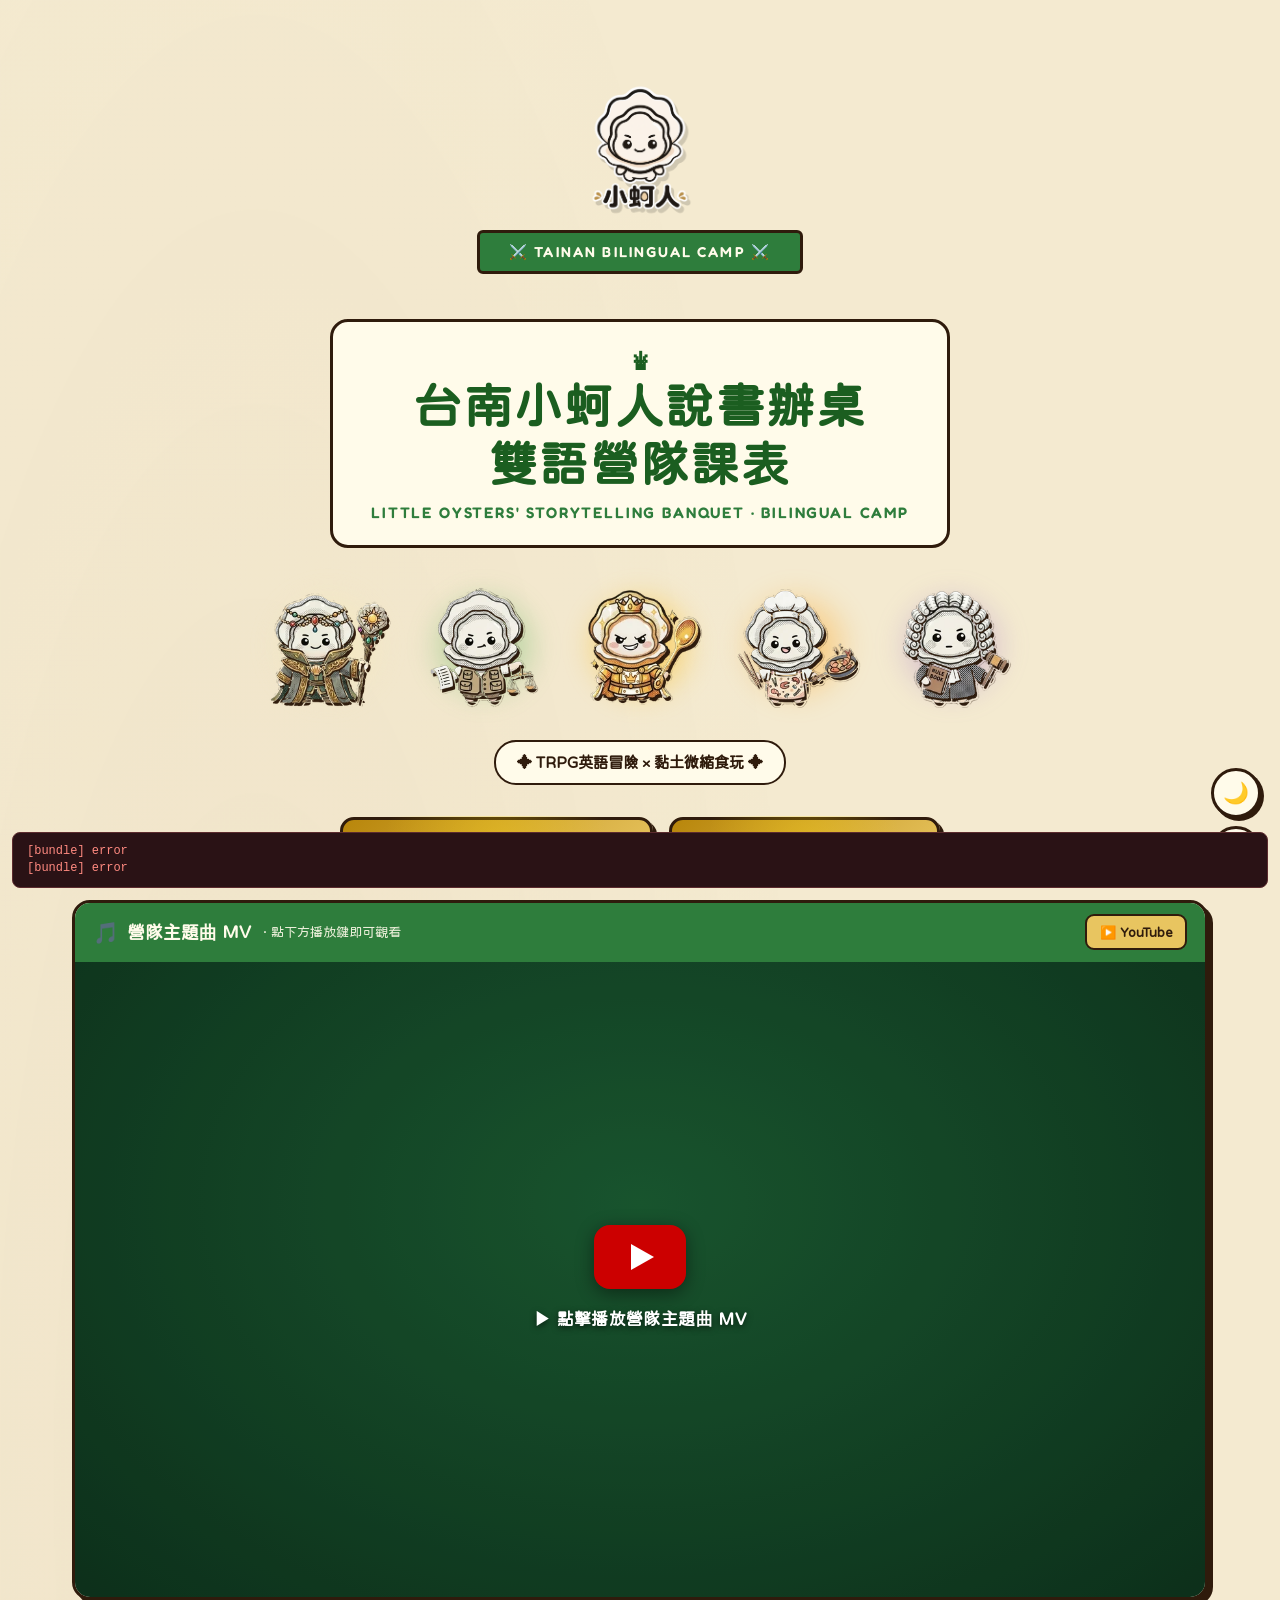
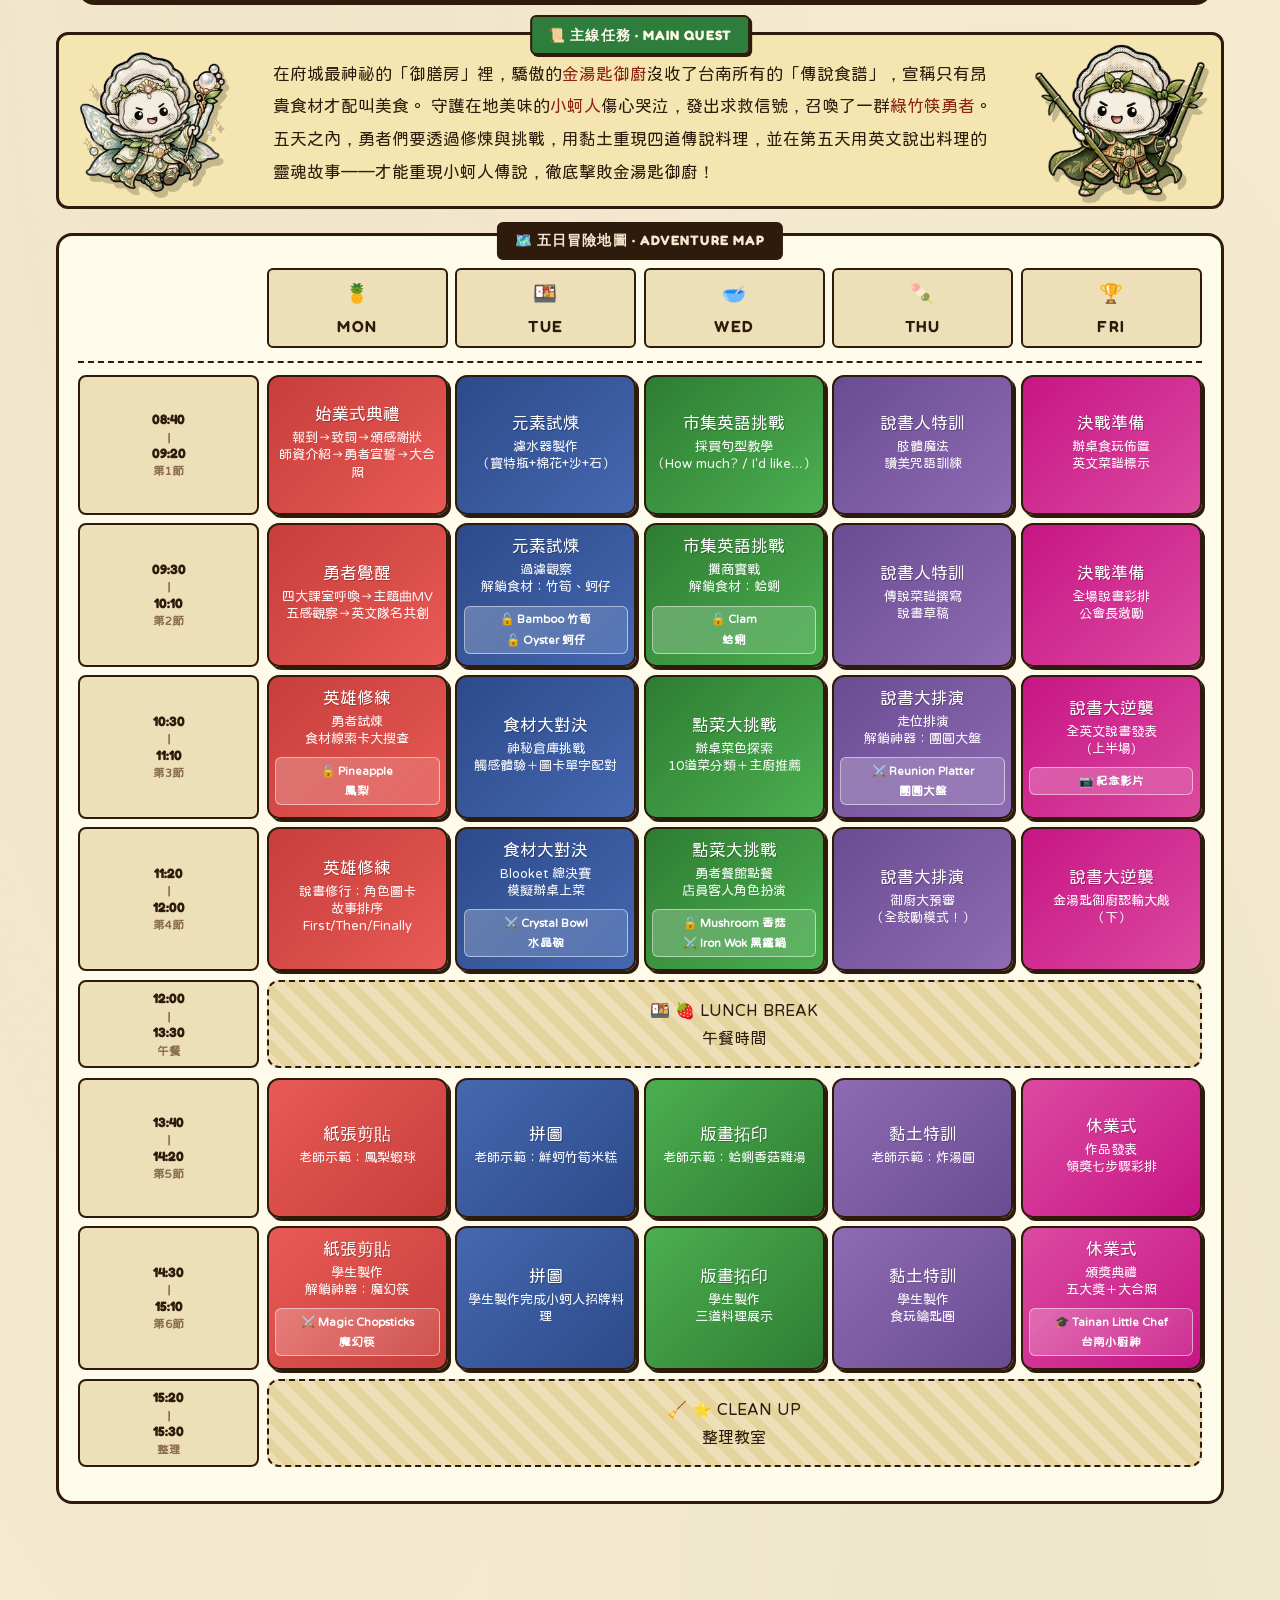
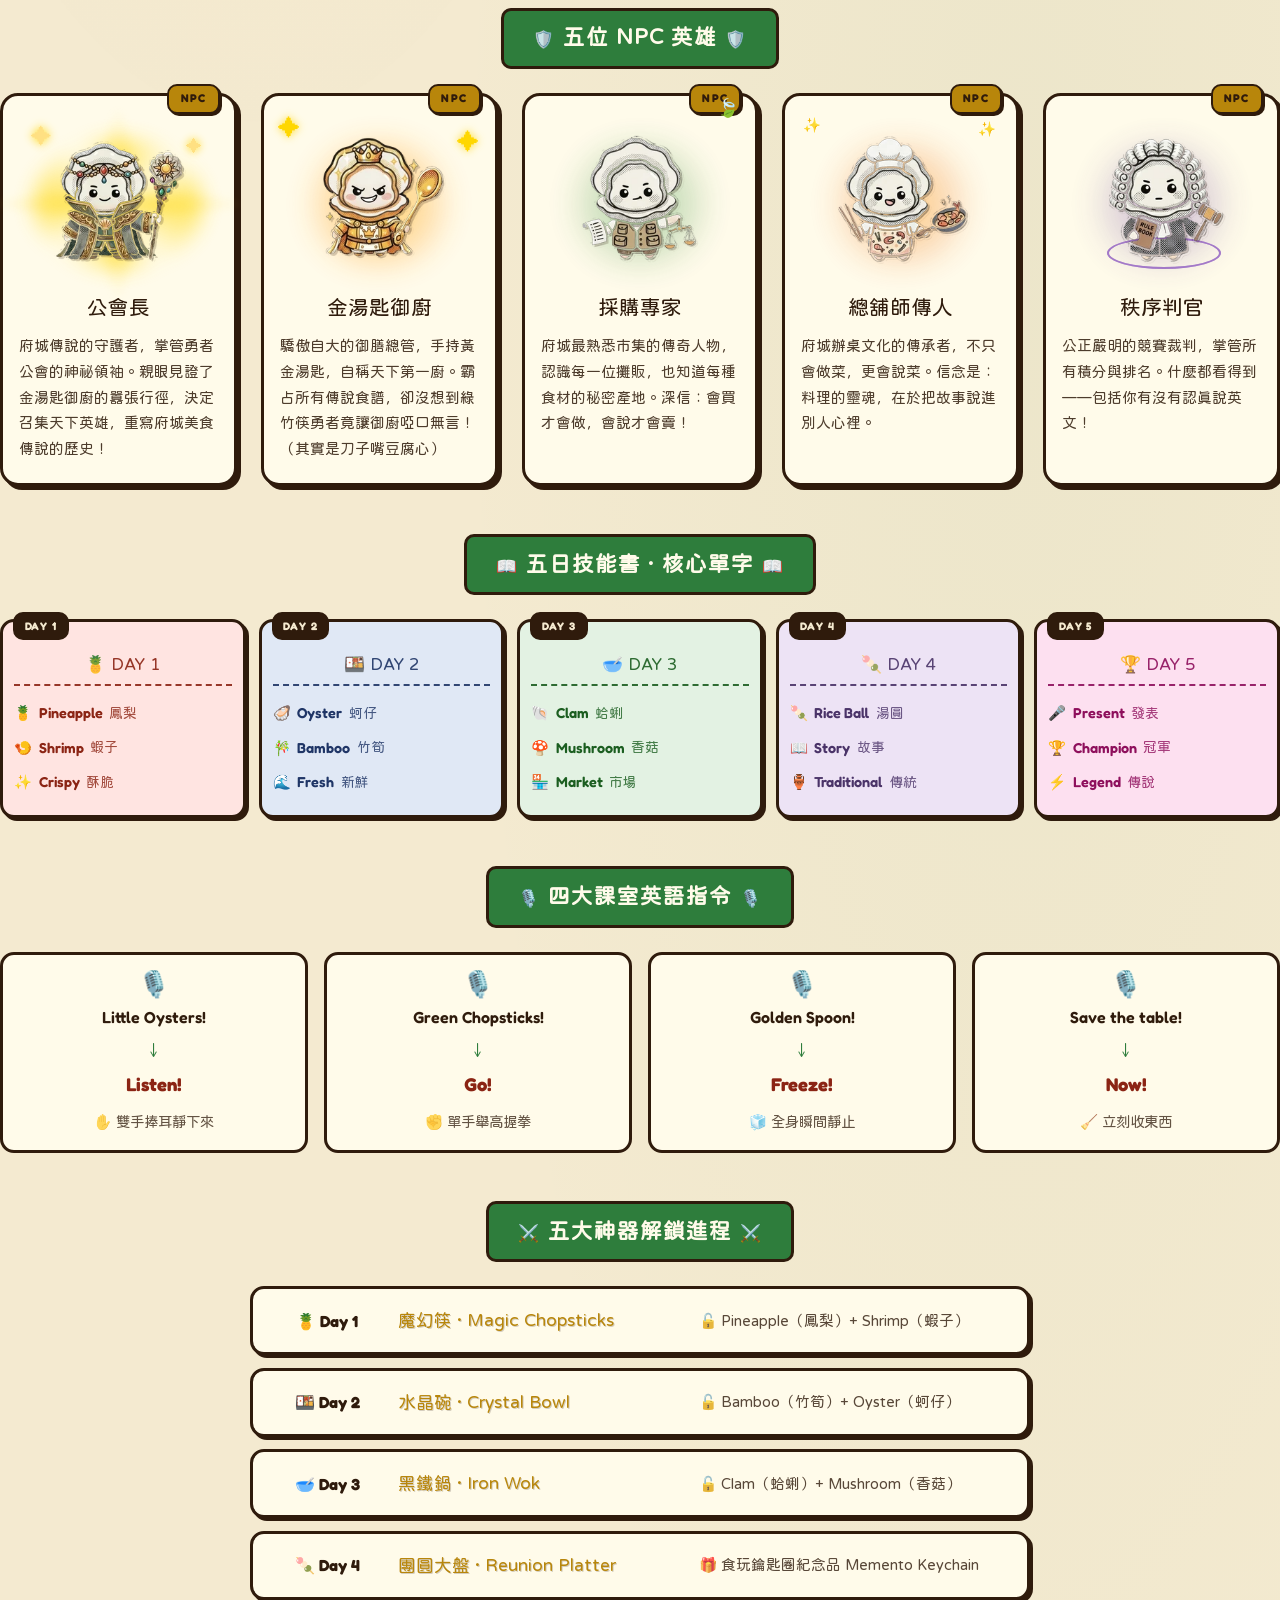
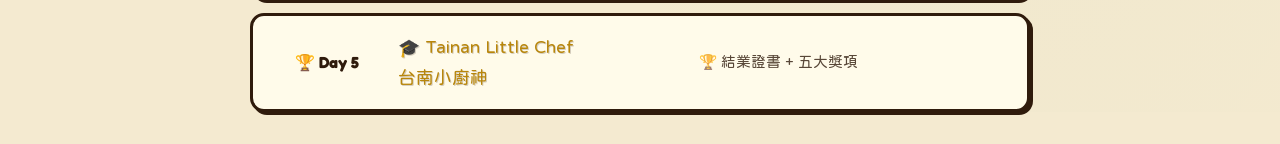
==== commit 1e487e72: "Add files via upload" ====
--- a/index.html
+++ b/index.html
@@ -179,6 +179,6 @@
 []
   </script>
 
-  <script type="__bundler/template">"<!DOCTYPE html>\n<html lang=\"zh-TW\"><head>\n<meta charset=\"UTF-8\">\n\n<link rel=\"icon\" type=\"image/png\" href=\"[data-uri]\">\n<meta name=\"color-scheme\" content=\"light dark\">\n<meta name=\"viewport\" content=\"width=device-width, initial-scale=1.0, maximum-scale=5.0\">\n<title>小蚵人說書辦桌｜學生家長版課表</title>\n<script>\n(function() {\n  try {\n    var saved = localStorage.getItem('theme');\n    var theme;\n    if (saved === 'dark' || saved === 'light') {\n      theme = saved;\n    } else {\n      theme = window.matchMedia && window.matchMedia('(prefers-color-scheme: dark)').matches ? 'dark' : 'light';\n    }\n    document.documentElement.setAttribute('data-theme', theme);\n  } catch(e) {\n    document.documentElement.setAttribute('data-theme', 'light');\n  }\n})();\n<\/script>\n<style>\n/* Huninn 粉圓體 - 繁體中文圓體 */\n@font-face {\n  font-family: 'Huninn';\n  src: url([data-uri]) format('woff2');\n  font-weight: 400;\n  font-style: normal;\n  font-display: swap;\n}\n/* hebrew */\n@font-face {\n  font-family: 'Fredoka';\n  font-style: normal;\n  font-weight: 400;\n  font-stretch: 100%;\n  font-display: swap;\n  src: url(\"470d4a51-bb97-4467-9709-43e6e6402dbc\") format('woff2');\n  unicode-range: U+0307-0308, U+0590-05FF, U+200C-2010, U+20AA, U+25CC, U+FB1D-FB4F;\n}\n/* latin-ext */\n@font-face {\n  font-family: 'Fredoka';\n  font-style: normal;\n  font-weight: 400;\n  font-stretch: 100%;\n  font-display: swap;\n  src: url(\"1fb272ce-05f9-4db1-baeb-98bf556857b2\") format('woff2');\n  unicode-range: U+0100-02BA, U+02BD-02C5, U+02C7-02CC, U+02CE-02D7, U+02DD-02FF, U+0304, U+0308, U+0329, U+1D00-1DBF, U+1E00-1E9F, U+1EF2-1EFF, U+2020, U+20A0-20AB, U+20AD-20C0, U+2113, U+2C60-2C7F, U+A720-A7FF;\n}\n/* latin */\n@font-face {\n  font-family: 'Fredoka';\n  font-style: normal;\n  font-weight: 400;\n  font-stretch: 100%;\n  font-display: swap;\n  src: url(\"22213050-89a8-4e6b-a9ab-17c9c14f023d\") format('woff2');\n  unicode-range: U+0000-00FF, U+0131, U+0152-0153, U+02BB-02BC, U+02C6, U+02DA, U+02DC, U+0304, U+0308, U+0329, U+2000-206F, U+20AC, U+2122, U+2191, U+2193, U+2212, U+2215, U+FEFF, U+FFFD;\n}\n/* hebrew */\n@font-face {\n  font-family: 'Fredoka';\n  font-style: normal;\n  font-weight: 500;\n  font-stretch: 100%;\n  font-display: swap;\n  src: url(\"470d4a51-bb97-4467-9709-43e6e6402dbc\") format('woff2');\n  unicode-range: U+0307-0308, U+0590-05FF, U+200C-2010, U+20AA, U+25CC, U+FB1D-FB4F;\n}\n/* latin-ext */\n@font-face {\n  font-family: 'Fredoka';\n  font-style: normal;\n  font-weight: 500;\n  font-stretch: 100%;\n  font-display: swap;\n  src: url(\"1fb272ce-05f9-4db1-baeb-98bf556857b2\") format('woff2');\n  unicode-range: U+0100-02BA, U+02BD-02C5, U+02C7-02CC, U+02CE-02D7, U+02DD-02FF, U+0304, U+0308, U+0329, U+1D00-1DBF, U+1E00-1E9F, U+1EF2-1EFF, U+2020, U+20A0-20AB, U+20AD-20C0, U+2113, U+2C60-2C7F, U+A720-A7FF;\n}\n/* latin */\n@font-face {\n  font-family: 'Fredoka';\n  font-style: normal;\n  font-weight: 500;\n  font-stretch: 100%;\n  font-display: swap;\n  src: url(\"22213050-89a8-4e6b-a9ab-17c9c14f023d\") format('woff2');\n  unicode-range: U+0000-00FF, U+0131, U+0152-0153, U+02BB-02BC, U+02C6, U+02DA, U+02DC, U+0304, U+0308, U+0329, U+2000-206F, U+20AC, U+2122, U+2191, U+2193, U+2212, U+2215, U+FEFF, U+FFFD;\n}\n/* hebrew */\n@font-face {\n  font-family: 'Fredoka';\n  font-style: normal;\n  font-weight: 600;\n  font-stretch: 100%;\n  font-display: swap;\n  src: url(\"470d4a51-bb97-4467-9709-43e6e6402dbc\") format('woff2');\n  unicode-range: U+0307-0308, U+0590-05FF, U+200C-2010, U+20AA, U+25CC, U+FB1D-FB4F;\n}\n/* latin-ext */\n@font-face {\n  font-family: 'Fredoka';\n  font-style: normal;\n  font-weight: 600;\n  font-stretch: 100%;\n  font-display: swap;\n  src: url(\"1fb272ce-05f9-4db1-baeb-98bf556857b2\") format('woff2');\n  unicode-range: U+0100-02BA, U+02BD-02C5, U+02C7-02CC, U+02CE-02D7, U+02DD-02FF, U+0304, U+0308, U+0329, U+1D00-1DBF, U+1E00-1E9F, U+1EF2-1EFF, U+2020, U+20A0-20AB, U+20AD-20C0, U+2113, U+2C60-2C7F, U+A720-A7FF;\n}\n/* latin */\n@font-face {\n  font-family: 'Fredoka';\n  font-style: normal;\n  font-weight: 600;\n  font-stretch: 100%;\n  font-display: swap;\n  src: url(\"22213050-89a8-4e6b-a9ab-17c9c14f023d\") format('woff2');\n  unicode-range: U+0000-00FF, U+0131, U+0152-0153, U+02BB-02BC, U+02C6, U+02DA, U+02DC, U+0304, U+0308, U+0329, U+2000-206F, U+20AC, U+2122, U+2191, U+2193, U+2212, U+2215, U+FEFF, U+FFFD;\n}\n/* hebrew */\n@font-face {\n  font-family: 'Fredoka';\n  font-style: normal;\n  font-weight: 700;\n  font-stretch: 100%;\n  font-display: swap;\n  src: url(\"470d4a51-bb97-4467-9709-43e6e6402dbc\") format('woff2');\n  unicode-range: U+0307-0308, U+0590-05FF, U+200C-2010, U+20AA, U+25CC, U+FB1D-FB4F;\n}\n/* latin-ext */\n@font-face {\n  font-family: 'Fredoka';\n  font-style: normal;\n  font-weight: 700;\n  font-stretch: 100%;\n  font-display: swap;\n  src: url(\"1fb272ce-05f9-4db1-baeb-98bf556857b2\") format('woff2');\n  unicode-range: U+0100-02BA, U+02BD-02C5, U+02C7-02CC, U+02CE-02D7, U+02DD-02FF, U+0304, U+0308, U+0329, U+1D00-1DBF, U+1E00-1E9F, U+1EF2-1EFF, U+2020, U+20A0-20AB, U+20AD-20C0, U+2113, U+2C60-2C7F, U+A720-A7FF;\n}\n/* latin */\n@font-face {\n  font-family: 'Fredoka';\n  font-style: normal;\n  font-weight: 700;\n  font-stretch: 100%;\n  font-display: swap;\n  src: url(\"22213050-89a8-4e6b-a9ab-17c9c14f023d\") format('woff2');\n  unicode-range: U+0000-00FF, U+0131, U+0152-0153, U+02BB-02BC, U+02C6, U+02DA, U+02DC, U+0304, U+0308, U+0329, U+2000-206F, U+20AC, U+2122, U+2191, U+2193, U+2212, U+2215, U+FEFF, U+FFFD;\n}\n@font-face {\n  font-family: 'M PLUS Rounded 1c';\n  font-style: normal;\n  font-weight: 400;\n  font-display: swap;\n  src: url(\"51f78283-10d7-46e5-aeb7-383a9c60ad6c\") format('woff2');\n  unicode-range: U+25ee8, U+25f23, U+25f5c, U+25fd4, U+25fe0, U+25ffb, U+2600c, U+26017, U+26060, U+260ed, U+26222, U+2626a, U+26270, U+26286, U+2634c, U+26402, U+2667e, U+266b0, U+2671d, U+268dd, U+268ea, U+26951, U+2696f, U+26999, U+269dd, U+26a1e, U+26a58, U+26a8c, U+26ab7, U+26aff, U+26c29, U+26c73, U+26c9e, U+26cdd, U+26e40, U+26e65, U+26f94, U+26ff6-26ff8, U+270f4, U+2710d, U+27139, U+273da-273db, U+273fe, U+27410, U+27449, U+27614-27615, U+27631, U+27684, U+27693, U+2770e, U+27723, U+27752, U+278b2, U+27985, U+279b4, U+27a84, U+27bb3, U+27bbe, U+27bc7, U+27c3c, U+27cb8, U+27d73, U+27da0, U+27e10, U+27eaf, U+27fb7, U+2808a, U+280bb, U+28277, U+28282, U+282f3, U+283cd, U+2840c, U+28455, U+284dc, U+2856b, U+285c8-285c9, U+286d7, U+286fa, U+28946, U+28949, U+2896b, U+28987-28988, U+289ba-289bb, U+28a1e, U+28a29, U+28a43, U+28a71, U+28a99, U+28acd, U+28add, U+28ae4, U+28bc1, U+28bef, U+28cdd, U+28d10, U+28d71, U+28dfb, U+28e0f, U+28e17, U+28e1f, U+28e36, U+28e89, U+28eeb, U+28ef6, U+28f32, U+28ff8, U+292a0, U+292b1, U+29490, U+295cf, U+2967f, U+296f0, U+29719, U+29750, U+29810, U+298c6, U+29a72, U+29d4b, U+29ddb, U+29e15, U+29e3d, U+29e49, U+29e8a, U+29ec4, U+29edb, U+29ee9, U+29fce, U+29fd7, U+2a01a, U+2a02f, U+2a082, U+2a0f9, U+2a190, U+2a2b2, U+2a38c, U+2a437, U+2a5f1, U+2a602, U+2a61a, U+2a6b2, U+2a9e6, U+2b746, U+2b751, U+2b753, U+2b75a, U+2b75c, U+2b765, U+2b776-2b777, U+2b77c, U+2b782, U+2b789, U+2b78b, U+2b78e, U+2b794, U+2b7ac, U+2b7af, U+2b7bd, U+2b7c9, U+2b7cf, U+2b7d2, U+2b7d8, U+2b7f0, U+2b80d, U+2b817, U+2b81a, U+2d544, U+2e278, U+2e569, U+2e6ea, U+2f804, U+2f80f, U+2f815, U+2f818, U+2f81a, U+2f822, U+2f828, U+2f82c, U+2f833, U+2f83f, U+2f846, U+2f852, U+2f862, U+2f86d, U+2f873, U+2f877, U+2f884, U+2f899-2f89a, U+2f8a6, U+2f8ac, U+2f8b2, U+2f8b6, U+2f8d3, U+2f8db-2f8dc, U+2f8e1, U+2f8e5, U+2f8ea, U+2f8ed, U+2f8fc, U+2f903, U+2f90b, U+2f90f, U+2f91a, U+2f920-2f921, U+2f945, U+2f947, U+2f96c, U+2f995, U+2f9d0, U+2f9de-2f9df, U+2f9f4;\n}\n@font-face {\n  font-family: 'M PLUS Rounded 1c';\n  font-style: normal;\n  font-weight: 400;\n  font-display: swap;\n  src: url(\"b949845e-82da-44ce-a040-bdf7c6237271\") format('woff2');\n  unicode-range: U+1f235-1f23b, U+1f240-1f248, U+1f250-1f251, U+2000b, U+20089-2008a, U+200a2, U+200a4, U+200b0, U+200f5, U+20158, U+201a2, U+20213, U+2032b, U+20371, U+20381, U+203f9, U+2044a, U+20509, U+2053f, U+205b1, U+205d6, U+20611, U+20628, U+206ec, U+2074f, U+207c8, U+20807, U+2083a, U+208b9, U+2090e, U+2097c, U+20984, U+2099d, U+20a64, U+20ad3, U+20b1d, U+20b9f, U+20bb7, U+20d45, U+20d58, U+20de1, U+20e64, U+20e6d, U+20e95, U+20f5f, U+21201, U+2123d, U+21255, U+21274, U+2127b, U+212d7, U+212e4, U+212fd, U+2131b, U+21336, U+21344, U+213c4, U+2146d-2146e, U+215d7, U+21647, U+216b4, U+21706, U+21742, U+218bd, U+219c3, U+21a1a, U+21c56, U+21d2d, U+21d45, U+21d62, U+21d78, U+21d92, U+21d9c, U+21da1, U+21db7, U+21de0, U+21e33-21e34, U+21f1e, U+21f76, U+21ffa, U+2217b, U+22218, U+2231e, U+223ad, U+22609, U+226f3, U+2285b, U+228ab, U+2298f, U+22ab8, U+22b46, U+22b4f-22b50, U+22ba6, U+22c1d, U+22c24, U+22de1, U+22e42, U+22feb, U+231b6, U+231c3-231c4, U+231f5, U+23372, U+233cc, U+233d0, U+233d2-233d3, U+233d5, U+233da, U+233df, U+233e4, U+233fe, U+2344a-2344b, U+23451, U+23465, U+234e4, U+2355a, U+23594, U+235c4, U+23638-2363a, U+23647, U+2370c, U+2371c, U+2373f, U+23763-23764, U+237e7, U+237f1, U+237ff, U+23824, U+2383d, U+23a98, U+23c7f, U+23cbe, U+23cfe, U+23d00, U+23d0e, U+23d40, U+23dd3, U+23df9-23dfa, U+23f7e, U+2404b, U+24096, U+24103, U+241c6, U+241fe, U+242ee, U+243bc, U+243d0, U+24629, U+246a5, U+247f1, U+24896, U+248e9, U+24a4d, U+24b56, U+24b6f, U+24c16, U+24d14, U+24e04, U+24e0e, U+24e37, U+24e6a, U+24e8b, U+24ff2, U+2504a, U+25055, U+25122, U+251a9, U+251cd, U+251e5, U+2521e, U+2524c, U+2542e, U+2548e, U+254d9, U+2550e, U+255a7, U+2567f, U+25771, U+257a9, U+257b4, U+25874, U+259c4, U+259cc, U+259d4, U+25ad7, U+25ae3-25ae4, U+25af1, U+25bb2, U+25c4b, U+25c64, U+25da1, U+25e2e, U+25e56, U+25e62, U+25e65, U+25ec2, U+25ed8;\n}\n@font-face {\n  font-family: 'M PLUS Rounded 1c';\n  font-style: normal;\n  font-weight: 400;\n  font-display: swap;\n  src: url(\"d0a31a81-12fd-431c-8da1-8d577e3352e7\") format('woff2');\n  unicode-range: U+ffd7, U+ffda-ffdc, U+ffe0-ffe2, U+ffe4, U+ffe6, U+ffe8-ffee, U+1f100-1f10c, U+1f110-1f16c, U+1f170-1f1ac, U+1f200-1f202, U+1f210-1f234;\n}\n@font-face {\n  font-family: 'M PLUS Rounded 1c';\n  font-style: normal;\n  font-weight: 400;\n  font-display: swap;\n  src: url(\"ab3a43ec-0ba8-440c-8dc8-5a124d0dd51b\") format('woff2');\n  unicode-range: U+fa10, U+fa12-fa6d, U+fb00-fb04, U+fe10-fe19, U+fe30-fe42, U+fe44-fe52, U+fe54-fe66, U+fe68-fe6b, U+ff02, U+ff04, U+ff07, U+ff51, U+ff5b, U+ff5d, U+ff5f-ff60, U+ff66, U+ff69, U+ff87, U+ffa1-ffbe, U+ffc2-ffc7, U+ffca-ffcf, U+ffd2-ffd6;\n}\n@font-face {\n  font-family: 'M PLUS Rounded 1c';\n  font-style: normal;\n  font-weight: 400;\n  font-display: swap;\n  src: url(\"34414599-7d16-4e9f-9522-e25d21d32df3\") format('woff2');\n  unicode-range: U+9e8b-9e8c, U+9e8e-9e8f, U+9e91-9e92, U+9e95-9e96, U+9e98, U+9e9b, U+9e9d-9e9e, U+9ea4-9ea5, U+9ea8-9eaa, U+9eac-9eb0, U+9eb3-9eb5, U+9eb8, U+9ebc-9ebf, U+9ec3, U+9ec6, U+9ec8, U+9ecb-9ecd, U+9ecf-9ed1, U+9ed4-9ed5, U+9ed8, U+9edb-9ee0, U+9ee4-9ee5, U+9ee7-9ee8, U+9eec-9ef2, U+9ef4-9ef9, U+9efb-9eff, U+9f02-9f03, U+9f07-9f09, U+9f0e-9f12, U+9f14-9f17, U+9f19-9f1b, U+9f1f-9f22, U+9f26, U+9f2a-9f2c, U+9f2f, U+9f31-9f32, U+9f34, U+9f37, U+9f39-9f3a, U+9f3c-9f3f, U+9f41, U+9f43-9f47, U+9f4a, U+9f4e-9f50, U+9f52-9f58, U+9f5a, U+9f5d-9f61, U+9f63, U+9f66-9f6a, U+9f6c-9f73, U+9f75-9f77, U+9f7a, U+9f7d, U+9f7f, U+9f8f-9f92, U+9f94-9f97, U+9f99, U+9f9c-9fa3, U+9fa5, U+9fb4, U+9fbc-9fc2, U+9fc4, U+9fc6, U+9fcc, U+f900-f92c;\n}\n@font-face {\n  font-family: 'M PLUS Rounded 1c';\n  font-style: normal;\n  font-weight: 400;\n  font-display: swap;\n  src: url(\"a1e1bb99-ab4e-4ce8-a23c-1f7c3f9bacf1\") format('woff2');\n  unicode-range: U+9c3e, U+9c41, U+9c43-9c4a, U+9c4e-9c50, U+9c52-9c54, U+9c56, U+9c58, U+9c5a-9c61, U+9c63, U+9c65, U+9c67-9c6b, U+9c6d-9c6e, U+9c70, U+9c72, U+9c75-9c78, U+9c7a-9c7c, U+9ce6-9ce7, U+9ceb-9cec, U+9cf0, U+9cf2, U+9cf6-9cf7, U+9cf9, U+9d02-9d03, U+9d06-9d09, U+9d0b, U+9d0e, U+9d11-9d12, U+9d15, U+9d17-9d18, U+9d1b-9d1f, U+9d23, U+9d26, U+9d2a-9d2c, U+9d2f-9d30, U+9d32-9d34, U+9d3a, U+9d3c-9d3f, U+9d41-9d48, U+9d4a, U+9d50-9d54, U+9d59, U+9d5d-9d65, U+9d69-9d6c, U+9d6f-9d70, U+9d72-9d73, U+9d76-9d77, U+9d7a-9d7c, U+9d7e, U+9d83-9d84, U+9d86-9d87, U+9d89-9d8a, U+9d8d-9d8e, U+9d92-9d93, U+9d95-9d9a, U+9da1, U+9da4, U+9da9-9dac, U+9dae, U+9db1-9db2, U+9db5, U+9db8-9dbd, U+9dbf-9dc4, U+9dc6-9dc7, U+9dc9-9dca, U+9dcf, U+9dd3-9dd7, U+9dd9-9dda, U+9dde-9de0, U+9de3, U+9de5-9de7, U+9de9, U+9deb, U+9ded-9df0, U+9df3-9df4, U+9df8, U+9dfd-9dfe, U+9e02, U+9e07, U+9e0a, U+9e0d-9e0e, U+9e10-9e12, U+9e15-9e16, U+9e19-9e1f, U+9e75, U+9e79-9e7d, U+9e80-9e85, U+9e87-9e88;\n}\n@font-face {\n  font-family: 'M PLUS Rounded 1c';\n  font-style: normal;\n  font-weight: 400;\n  font-display: swap;\n  src: url(\"ffd0c709-833f-43ba-af23-b0fd9f9ccd96\") format('woff2');\n  unicode-range: U+9ae5-9ae7, U+9ae9, U+9aeb-9aec, U+9aee-9aef, U+9af1-9af5, U+9af7, U+9af9-9afb, U+9afd, U+9aff-9b06, U+9b08-9b09, U+9b0b-9b0e, U+9b10, U+9b12, U+9b16, U+9b18-9b1d, U+9b1f-9b20, U+9b22-9b23, U+9b25-9b2f, U+9b32-9b35, U+9b37, U+9b39-9b3b, U+9b3d, U+9b43-9b44, U+9b48, U+9b4b-9b4f, U+9b51, U+9b55-9b58, U+9b5b, U+9b5e, U+9b61, U+9b63, U+9b65-9b66, U+9b68, U+9b6a-9b6f, U+9b72-9b79, U+9b7f-9b80, U+9b83-9b87, U+9b89-9b8b, U+9b8d, U+9b8f-9b94, U+9b96-9b97, U+9b9a, U+9b9d-9ba0, U+9ba6-9ba7, U+9ba9-9baa, U+9bac, U+9bb0-9bb2, U+9bb4, U+9bb7-9bb9, U+9bbb-9bbc, U+9bbe-9bc1, U+9bc6-9bc8, U+9bca, U+9bce-9bd2, U+9bd4, U+9bd7-9bd8, U+9bdd, U+9bdf, U+9be1-9be5, U+9be7, U+9bea-9beb, U+9bee-9bf3, U+9bf5, U+9bf7-9bfa, U+9bfd, U+9bff-9c00, U+9c02, U+9c04, U+9c06, U+9c08-9c0d, U+9c0f-9c16, U+9c18-9c1e, U+9c21-9c2a, U+9c2d-9c32, U+9c35-9c37, U+9c39-9c3a, U+9c3d;\n}\n@font-face {\n  font-family: 'M PLUS Rounded 1c';\n  font-style: normal;\n  font-weight: 400;\n  font-display: swap;\n  src: url(\"f852cf41-ac0d-4e86-afde-970561dc8628\") format('woff2');\n  unicode-range: U+98eb, U+98ed-98ee, U+98f0-98f1, U+98f3, U+98f6, U+9902, U+9907-9909, U+9911-9912, U+9914-9918, U+991a-9922, U+9924, U+9926-9927, U+992b-992c, U+992e, U+9931-9935, U+9939-993e, U+9940-9942, U+9945-9949, U+994b-994e, U+9950-9952, U+9954-9955, U+9958-9959, U+995b-995c, U+995e-9960, U+9963, U+9997-9998, U+999b, U+999d-999f, U+99a3, U+99a5-99a6, U+99a8, U+99ad-99ae, U+99b0-99b2, U+99b5, U+99b9-99ba, U+99bc-99bd, U+99bf, U+99c1, U+99c3, U+99c8-99c9, U+99d1, U+99d3-99d5, U+99d8-99df, U+99e1-99e2, U+99e7, U+99ea-99ee, U+99f0-99f2, U+99f4-99f5, U+99f8-99f9, U+99fb-99fe, U+9a01-9a05, U+9a08, U+9a0a-9a0c, U+9a0f-9a11, U+9a16, U+9a1a, U+9a1e, U+9a20, U+9a22-9a24, U+9a27, U+9a2b, U+9a2d-9a2e, U+9a31, U+9a33, U+9a35-9a38, U+9a3e, U+9a40-9a45, U+9a47, U+9a4a-9a4e, U+9a51-9a52, U+9a54-9a58, U+9a5b, U+9a5d, U+9a5f, U+9a62, U+9a64-9a65, U+9a69-9a6c, U+9aaa, U+9aac-9ab0, U+9ab2, U+9ab4-9ab7, U+9ab9, U+9abb-9ac1, U+9ac3, U+9ac6, U+9ac8, U+9ace-9ad3, U+9ad5-9ad7, U+9adb-9adc, U+9ade-9ae0, U+9ae2-9ae4;\n}\n@font-face {\n  font-family: 'M PLUS Rounded 1c';\n  font-style: normal;\n  font-weight: 400;\n  font-display: swap;\n  src: url(\"4fec5621-0c75-4caa-8107-52cda3f651bc\") format('woff2');\n  unicode-range: U+971d, U+9721-9724, U+9728, U+972a, U+9730-9731, U+9733, U+9736, U+9738-9739, U+973b, U+973d-973e, U+9741-9744, U+9746-974a, U+974d-974f, U+9751, U+9755, U+9757-9758, U+975a-975c, U+9760-9761, U+9763-9764, U+9766-9768, U+976a-976b, U+976e, U+9771, U+9773, U+9776-977d, U+977f-9781, U+9785-9786, U+9789, U+978b, U+978f-9790, U+9795-9797, U+9799-979a, U+979c, U+979e-97a0, U+97a2-97a3, U+97a6, U+97a8, U+97ab-97ac, U+97ae, U+97b1-97b6, U+97b8-97ba, U+97bc, U+97be-97bf, U+97c1, U+97c3-97ce, U+97d0-97d1, U+97d4, U+97d7-97d9, U+97db-97de, U+97e0-97e1, U+97e4, U+97e6, U+97ed-97ef, U+97f1-97f2, U+97f4-97f8, U+97fa, U+9804, U+9807, U+980a, U+980c-980f, U+9814, U+9816-9817, U+9819-981a, U+981c, U+981e, U+9820-9821, U+9823-9826, U+982b, U+982e-9830, U+9832-9835, U+9837, U+9839, U+983d-983e, U+9844, U+9846-9847, U+984a-984b, U+984f, U+9851-9853, U+9856-9857, U+9859-985b, U+9862-9863, U+9865-9866, U+986a-986c, U+986f-9871, U+9873-9875, U+98aa-98ab, U+98ad-98ae, U+98b0-98b1, U+98b4, U+98b6-98b8, U+98ba-98bc, U+98bf, U+98c2-98c8, U+98cb-98cc, U+98ce, U+98dc, U+98de, U+98e0-98e1, U+98e3, U+98e5-98e7, U+98e9-98ea;\n}\n@font-face {\n  font-family: 'M PLUS Rounded 1c';\n  font-style: normal;\n  font-weight: 400;\n  font-display: swap;\n  src: url(\"fcfafd29-2b55-442d-941b-e64b34f32571\") format('woff2');\n  unicode-range: U+944a, U+944c, U+9452-9453, U+9455, U+9459-945c, U+945e-9463, U+9468, U+946a-946b, U+946d-9472, U+9475, U+9477, U+947c-947f, U+9481, U+9483-9485, U+9578-9579, U+957e-957f, U+9582, U+9584, U+9586-9588, U+958a, U+958c-958f, U+9592, U+9594, U+9596, U+9598-9599, U+959d-95a1, U+95a4, U+95a6-95a9, U+95ab-95ad, U+95b1, U+95b4, U+95b6, U+95b9-95bf, U+95c3, U+95c6, U+95c8-95cd, U+95d0-95d6, U+95d9-95da, U+95dc-95e2, U+95e4-95e6, U+95e8, U+961d-961e, U+9621-9622, U+9624-9626, U+9628, U+962c, U+962e-962f, U+9631, U+9633-9634, U+9637-963a, U+963c-963d, U+9641-9642, U+964b-964c, U+964f, U+9652, U+9654, U+9656-9658, U+965c-965f, U+9661, U+9666, U+966a, U+966c, U+966e, U+9672, U+9674, U+9677, U+967b-967c, U+967e-967f, U+9681-9684, U+9689, U+968b, U+968d, U+9691, U+9695-9698, U+969a, U+969d, U+969f, U+96a4-96aa, U+96ae-96b4, U+96b6, U+96b8-96bb, U+96bd, U+96c1, U+96c9-96cb, U+96cd-96ce, U+96d2, U+96d5-96d6, U+96d8-96da, U+96dc-96df, U+96e9, U+96ef, U+96f1, U+96f9-96fa, U+9702-9706, U+9708-9709, U+970d-970f, U+9711, U+9713-9714, U+9716, U+9719-971b;\n}\n@font-face {\n  font-family: 'M PLUS Rounded 1c';\n  font-style: normal;\n  font-weight: 400;\n  font-display: swap;\n  src: url(\"ca30b36e-ad41-42e8-9ffb-4b0ceb8ba8a0\") format('woff2');\n  unicode-range: U+92bc-92bd, U+92bf-92c3, U+92c5-92c8, U+92cb-92d0, U+92d2-92d3, U+92d5, U+92d7-92d9, U+92dc-92dd, U+92df-92e1, U+92e3-92e5, U+92e7-92ea, U+92ec, U+92ee, U+92f0, U+92f2, U+92f7-92fb, U+92ff-9300, U+9302, U+9304, U+9308, U+930d, U+930f-9311, U+9314-9315, U+9318-931a, U+931c-931f, U+9321-9325, U+9327-932b, U+932e, U+9333-9337, U+933a-933b, U+9344, U+9347-934a, U+934d, U+9350-9352, U+9354-9358, U+935a, U+935c, U+935e, U+9360, U+9364-9365, U+9367, U+9369-936d, U+936f-9371, U+9373-9374, U+9376, U+937a, U+937d-9382, U+9388, U+938a-938b, U+938d, U+938f, U+9392, U+9394-9395, U+9397-9398, U+939a-939b, U+939e, U+93a1, U+93a3-93a4, U+93a6, U+93a8-93a9, U+93ab-93ad, U+93b0, U+93b4-93b6, U+93b9-93bb, U+93c1, U+93c3-93cd, U+93d0-93d1, U+93d3, U+93d6-93d9, U+93dc-93df, U+93e2, U+93e4-93e8, U+93f1, U+93f5, U+93f7-93fb, U+93fd, U+9401-9404, U+9407-9409, U+940d-9410, U+9413-9417, U+9419-941a, U+941f, U+9421, U+942b, U+942e-942f, U+9431-9434, U+9436, U+9438, U+943a-943b, U+943d, U+943f, U+9441, U+9443-9445, U+9448;\n}\n@font-face {\n  font-family: 'M PLUS Rounded 1c';\n  font-style: normal;\n  font-weight: 400;\n  font-display: swap;\n  src: url(\"9bed7399-084c-431d-8171-8794618bcb52\") format('woff2');\n  unicode-range: U+9143, U+9146-914c, U+914f, U+9153, U+9156-915b, U+9161, U+9163-9165, U+9167, U+9169, U+916d, U+9172-9174, U+9179-917b, U+9181-9183, U+9185-9187, U+9189-918b, U+918e, U+9191, U+9193-9195, U+9197-9198, U+919e, U+91a1-91a2, U+91a6, U+91a8, U+91aa-91b6, U+91ba-91bd, U+91bf-91c6, U+91c9, U+91cb, U+91d0, U+91d3-91d4, U+91d6-91d7, U+91d9-91db, U+91de-91df, U+91e1, U+91e4-91e6, U+91e9-91ea, U+91ec-91f1, U+91f5-91f7, U+91f9, U+91fb-91fd, U+91ff-9201, U+9204-9207, U+9209-920a, U+920c, U+920e, U+9210-9218, U+921c-921e, U+9223-9226, U+9228-9229, U+922c, U+922e-9230, U+9233, U+9235-923a, U+923c, U+923e-9240, U+9242-9243, U+9245-924b, U+924d-9251, U+9256-925a, U+925c-925e, U+9260-9261, U+9264-9269, U+926e-9270, U+9275-9279, U+927b-927f, U+9288-928a, U+928d-928e, U+9291-9293, U+9295-9297, U+9299, U+929b-929c, U+929f-92a0, U+92a4-92a5, U+92a7-92a8, U+92ab, U+92af, U+92b2-92b3, U+92b6-92bb;\n}\n@font-face {\n  font-family: 'M PLUS Rounded 1c';\n  font-style: normal;\n  font-weight: 400;\n  font-display: swap;\n  src: url(\"2445ea87-a0dc-42b3-8b76-33db3a828c6d\") format('woff2');\n  unicode-range: U+8f52-8f55, U+8f57-8f58, U+8f5c-8f5e, U+8f61-8f66, U+8f9c-8f9d, U+8f9f-8fa2, U+8fa4-8fa8, U+8fad-8faf, U+8fb4-8fb8, U+8fbe, U+8fc0-8fc2, U+8fc6, U+8fc8, U+8fca-8fcb, U+8fcd, U+8fd0, U+8fd2-8fd3, U+8fd5, U+8fda, U+8fe0, U+8fe2-8fe5, U+8fe8-8fea, U+8fed-8fef, U+8ff1, U+8ff4-8ff6, U+8ff8-8ffb, U+8ffe, U+9002, U+9004-9005, U+9008, U+900b-900e, U+9011, U+9013, U+9015-9016, U+9018, U+901b, U+901e, U+9021, U+9027-902a, U+902c-902d, U+902f, U+9033-9037, U+9039, U+903c, U+903e-903f, U+9041, U+9043-9044, U+9049, U+904c, U+904f-9052, U+9056, U+9058, U+905b-905e, U+9062, U+9066-9068, U+906c, U+906f-9070, U+9072, U+9074, U+9076, U+9079, U+9080-9083, U+9085, U+9087-9088, U+908b-908c, U+908e-9090, U+9095, U+9097-9099, U+909b, U+90a0-90a2, U+90a5, U+90a8, U+90af-90b6, U+90bd-90be, U+90c3-90c5, U+90c7-90c9, U+90cc, U+90d2, U+90d5, U+90d7-90d9, U+90db-90df, U+90e2, U+90e4-90e5, U+90eb, U+90ef-90f0, U+90f2, U+90f4, U+90f6, U+90fe-9100, U+9102, U+9104-9106, U+9108, U+910d, U+9110, U+9112, U+9114-911a, U+911c, U+911e, U+9120, U+9122-9123, U+9125, U+9127, U+9129, U+912d-9132, U+9134, U+9136-9137, U+9139-913a, U+913c-913d;\n}\n@font-face {\n  font-family: 'M PLUS Rounded 1c';\n  font-style: normal;\n  font-weight: 400;\n  font-display: swap;\n  src: url(\"716fd9e0-2e7d-4909-9d3e-f4419182684d\") format('woff2');\n  unicode-range: U+8dc0, U+8dc2, U+8dc5-8dc8, U+8dca-8dcc, U+8dce-8dcf, U+8dd1, U+8dd4-8dd7, U+8dd9-8ddb, U+8ddf, U+8de3-8de5, U+8de7, U+8dea-8dec, U+8df0-8df2, U+8df4, U+8dfc-8dfd, U+8dff, U+8e01, U+8e04-8e06, U+8e08-8e09, U+8e0b-8e0c, U+8e10-8e11, U+8e14, U+8e16, U+8e1d-8e23, U+8e26-8e27, U+8e30-8e31, U+8e33-8e39, U+8e3d, U+8e40-8e42, U+8e44, U+8e47-8e50, U+8e54-8e55, U+8e59, U+8e5b-8e64, U+8e69, U+8e6c-8e6d, U+8e6f-8e72, U+8e75-8e77, U+8e79-8e7c, U+8e81-8e85, U+8e89, U+8e8b, U+8e90-8e95, U+8e98-8e9b, U+8e9d-8e9e, U+8ea1-8ea2, U+8ea7, U+8ea9-8eaa, U+8eac-8eb1, U+8eb3, U+8eb5-8eb6, U+8eba-8ebb, U+8ebe, U+8ec0-8ec1, U+8ec3-8ec8, U+8ecb, U+8ecf, U+8ed1, U+8ed4, U+8edb-8edc, U+8ee3, U+8ee8, U+8eeb, U+8eed-8eee, U+8ef0-8ef1, U+8ef7, U+8ef9-8efc, U+8efe, U+8f00, U+8f02, U+8f05, U+8f07-8f08, U+8f0a, U+8f0f-8f10, U+8f12-8f13, U+8f15-8f19, U+8f1b-8f1c, U+8f1e-8f21, U+8f23, U+8f25-8f28, U+8f2b-8f2f, U+8f33-8f37, U+8f39-8f3b, U+8f3e, U+8f40-8f43, U+8f45-8f47, U+8f49-8f4a, U+8f4c-8f4f, U+8f51;\n}\n@font-face {\n  font-family: 'M PLUS Rounded 1c';\n  font-style: normal;\n  font-weight: 400;\n  font-display: swap;\n  src: url(\"a55970ba-1ac4-4956-b37d-3a090acf6fbe\") format('woff2');\n  unicode-range: U+8b2d, U+8b30, U+8b37, U+8b3c, U+8b3e, U+8b41-8b46, U+8b48-8b49, U+8b4c-8b4f, U+8b51-8b54, U+8b56, U+8b59, U+8b5b, U+8b5e-8b5f, U+8b63, U+8b69, U+8b6b-8b6d, U+8b6f, U+8b71, U+8b74, U+8b76, U+8b78-8b79, U+8b7c-8b81, U+8b84-8b85, U+8b8a-8b8f, U+8b92-8b96, U+8b99-8b9a, U+8b9c-8ba0, U+8c38-8c3a, U+8c3d-8c3f, U+8c41, U+8c45, U+8c47-8c49, U+8c4b-8c4c, U+8c4e-8c51, U+8c53-8c55, U+8c57-8c59, U+8c5b, U+8c5d, U+8c62-8c64, U+8c66, U+8c68-8c69, U+8c6b-8c6d, U+8c73, U+8c75-8c76, U+8c78, U+8c7a-8c7c, U+8c7e, U+8c82, U+8c85-8c87, U+8c89-8c8b, U+8c8d-8c8e, U+8c90, U+8c92-8c94, U+8c98-8c99, U+8c9b-8c9c, U+8c9f, U+8ca4, U+8cad-8cae, U+8cb2-8cb3, U+8cb6, U+8cb9-8cba, U+8cbd, U+8cc1-8cc2, U+8cc4-8cc6, U+8cc8-8cc9, U+8ccb, U+8ccd-8ccf, U+8cd2, U+8cd5-8cd6, U+8cd9-8cda, U+8cdd, U+8ce1, U+8ce3-8ce4, U+8ce6, U+8ce8, U+8cec, U+8cef-8cf2, U+8cf4-8cf5, U+8cf7-8cf8, U+8cfa-8cfb, U+8cfd-8cff, U+8d01, U+8d03-8d04, U+8d07, U+8d09-8d0b, U+8d0d-8d10, U+8d12-8d14, U+8d16-8d17, U+8d1b-8d1d, U+8d65, U+8d67, U+8d69, U+8d6b-8d6e, U+8d71, U+8d73, U+8d76, U+8d7f, U+8d81-8d82, U+8d84, U+8d88, U+8d8d, U+8d90-8d91, U+8d95, U+8d99, U+8d9e-8da0, U+8da6, U+8da8, U+8dab-8dac, U+8daf, U+8db2, U+8db5, U+8db7, U+8db9-8dbc, U+8dbe;\n}\n@font-face {\n  font-family: 'M PLUS Rounded 1c';\n  font-style: normal;\n  font-weight: 400;\n  font-display: swap;\n  src: url(\"9068ca48-fb09-451e-8cc7-06caf7bfd220\") format('woff2');\n  unicode-range: U+8973-8975, U+8977, U+897a-897e, U+8980, U+8983, U+8988-898a, U+898d, U+8990, U+8993-8995, U+8998, U+899b-899c, U+899f-89a1, U+89a5-89a6, U+89a9, U+89ac, U+89af-89b0, U+89b2, U+89b4-89b7, U+89ba, U+89bc-89bd, U+89bf-89c1, U+89d4-89d8, U+89da, U+89dc-89dd, U+89e5, U+89e7, U+89e9, U+89eb, U+89ed, U+89f1, U+89f3-89f4, U+89f6, U+89f8-89f9, U+89fd, U+89ff, U+8a01, U+8a04-8a05, U+8a07, U+8a0c, U+8a0f-8a12, U+8a14-8a16, U+8a1b, U+8a1d-8a1e, U+8a20-8a22, U+8a24-8a26, U+8a2b-8a2c, U+8a2f, U+8a35-8a37, U+8a3b, U+8a3d-8a3e, U+8a40-8a41, U+8a43, U+8a45-8a49, U+8a4d-8a4e, U+8a51-8a54, U+8a56-8a58, U+8a5b-8a5d, U+8a61-8a62, U+8a65, U+8a67, U+8a6c-8a6d, U+8a75-8a77, U+8a79-8a7c, U+8a7e-8a80, U+8a82-8a86, U+8a8b, U+8a8f-8a92, U+8a96-8a97, U+8a99-8a9a, U+8a9f, U+8aa1, U+8aa3, U+8aa5-8aaa, U+8aae-8aaf, U+8ab3, U+8ab6-8ab7, U+8abb-8abc, U+8abe, U+8ac2-8ac4, U+8ac6, U+8ac8-8aca, U+8acc-8acd, U+8ad0-8ad1, U+8ad3-8ad5, U+8ad7, U+8ada-8ae2, U+8ae4, U+8ae7, U+8aeb-8aec, U+8aee, U+8af0-8af1, U+8af3-8af7, U+8afa, U+8afc, U+8aff, U+8b01-8b02, U+8b04-8b07, U+8b0a-8b0d, U+8b0f-8b11, U+8b14, U+8b16, U+8b1a, U+8b1c, U+8b1e-8b20, U+8b26, U+8b28, U+8b2b-8b2c;\n}\n@font-face {\n  font-family: 'M PLUS Rounded 1c';\n  font-style: normal;\n  font-weight: 400;\n  font-display: swap;\n  src: url(\"77ec39d0-fabb-4d77-82f7-d8296e9164e2\") format('woff2');\n  unicode-range: U+87e2-87e6, U+87ea-87ed, U+87ef, U+87f1, U+87f3, U+87f5-87f8, U+87fa-87fb, U+87fe-87ff, U+8801, U+8803, U+8805-8807, U+8809-880b, U+880d-8816, U+8818-881c, U+881e-881f, U+8821-8822, U+8827-8828, U+882d-882e, U+8830-8832, U+8835-8836, U+8839-883c, U+8841-8845, U+8848-884b, U+884d-884e, U+8851-8852, U+8855-8856, U+8858-885a, U+885c, U+885e-8860, U+8862, U+8864, U+8869, U+886b, U+886e-886f, U+8871-8872, U+8875, U+8877, U+8879, U+887b, U+887d-887e, U+8880-8882, U+8888, U+888d, U+8892, U+8897-889c, U+889e-88a0, U+88a2, U+88a4, U+88a8, U+88aa, U+88ae, U+88b0-88b1, U+88b5, U+88b7, U+88ba, U+88bc-88c0, U+88c3-88c4, U+88c6, U+88ca-88ce, U+88d1-88d4, U+88d8-88d9, U+88db, U+88dd-88e1, U+88e7-88e8, U+88ef-88f2, U+88f4-88f5, U+88f7, U+88f9, U+88fc, U+8901-8902, U+8904, U+8906, U+890a, U+890c-890f, U+8913, U+8915-8916, U+8918-891a, U+891c-891e, U+8920, U+8925-8928, U+892a-892b, U+8930-8932, U+8935-893b, U+893e, U+8940-8946, U+8949, U+894c-894d, U+894f, U+8952, U+8956-8957, U+895a-895c, U+895e, U+8960-8964, U+8966, U+896a-896b, U+896d-8970;\n}\n@font-face {\n  font-family: 'M PLUS Rounded 1c';\n  font-style: normal;\n  font-weight: 400;\n  font-display: swap;\n  src: url(\"58ff4233-168e-4c54-a9a2-a0f3623fb6d5\") format('woff2');\n  unicode-range: U+8655-8659, U+865b, U+865d-8664, U+8667, U+8669, U+866c, U+866f, U+8671, U+8675-8677, U+867a-867b, U+867d, U+8687-8689, U+868b-868d, U+8691, U+8693, U+8695-8696, U+8698, U+869a, U+869c-869d, U+86a1, U+86a3-86a4, U+86a6-86ab, U+86ad, U+86af-86b1, U+86b3-86b9, U+86bf-86c1, U+86c3-86c6, U+86c9, U+86cb, U+86ce, U+86d1-86d2, U+86d4-86d5, U+86d7, U+86da, U+86dc, U+86de-86e0, U+86e3-86e7, U+86e9, U+86ec-86ed, U+86ef, U+86f8-86fe, U+8700, U+8703-870b, U+870d-8714, U+8719-871a, U+871e-871f, U+8721-8723, U+8725, U+8728-8729, U+872e-872f, U+8731-8732, U+8734, U+8737, U+8739-8740, U+8743, U+8745, U+8749, U+874b-874e, U+8751, U+8753, U+8755, U+8757-8759, U+875d, U+875f-8761, U+8763-8766, U+8768, U+876a, U+876e-876f, U+8771-8772, U+8774, U+8778, U+877b-877c, U+877f, U+8782-8789, U+878b-878c, U+878e, U+8790, U+8793, U+8795, U+8797-8799, U+879e-87a0, U+87a2-87a3, U+87a7, U+87ab-87af, U+87b1, U+87b3, U+87b5, U+87bb, U+87bd-87c1, U+87c4, U+87c6-87cb, U+87ce, U+87d0, U+87d2, U+87d5-87d6, U+87d9-87da, U+87dc, U+87df-87e0;\n}\n@font-face {\n  font-family: 'M PLUS Rounded 1c';\n  font-style: normal;\n  font-weight: 400;\n  font-display: swap;\n  src: url(\"b9adfb94-ae51-4ead-a17b-45020b92e4ef\") format('woff2');\n  unicode-range: U+84b4, U+84b9-84bb, U+84bd-84c2, U+84c6-84ca, U+84cc-84d1, U+84d3, U+84d6, U+84d9-84da, U+84dc, U+84e7, U+84ea, U+84ec, U+84ef-84f2, U+84f4, U+84f7, U+84fa-84fd, U+84ff-8500, U+8502-8503, U+8506-8507, U+850c, U+850e, U+8510, U+8514-8515, U+8517-8518, U+851a-851c, U+851e-851f, U+8521-8525, U+8527, U+852a-852c, U+852f, U+8532-8534, U+8536, U+853e-8541, U+8543, U+8546, U+8548, U+854a-854b, U+854f-8553, U+8555-855a, U+855c-8564, U+8569-856b, U+856d, U+856f, U+8577, U+8579-857b, U+857d-8581, U+8585-8586, U+8588-858c, U+858f-8591, U+8593, U+8597-8598, U+859b-859d, U+859f-85a0, U+85a2, U+85a4-85a5, U+85a7-85a8, U+85ad-85b0, U+85b4, U+85b6-85ba, U+85bc-85bf, U+85c1-85c2, U+85c7, U+85c9-85cb, U+85ce-85d0, U+85d5, U+85d8-85da, U+85dc, U+85df-85e1, U+85e5-85e6, U+85e8, U+85ed, U+85f3-85f4, U+85f6-85f7, U+85f9-85fa, U+85fc, U+85fe-8600, U+8602, U+8604-8606, U+860a-860b, U+860d-860e, U+8610-8613, U+8616-861b, U+861e, U+8621-8622, U+8624, U+8627, U+8629, U+862f-8630, U+8636, U+8638-863a, U+863c-863d, U+863f-8642, U+8646, U+864d, U+8652-8654;\n}\n@font-face {\n  font-family: 'M PLUS Rounded 1c';\n  font-style: normal;\n  font-weight: 400;\n  font-display: swap;\n  src: url(\"9005f567-b353-4e3c-b530-2918daec5204\") format('woff2');\n  unicode-range: U+82e8, U+82ea, U+82ed, U+82ef, U+82f3-82f4, U+82f6-82f7, U+82f9, U+82fb, U+82fd-82fe, U+8300-8301, U+8303, U+8306-8308, U+830a-830c, U+8316-8318, U+831b, U+831d-831f, U+8321-8323, U+832b-8335, U+8337, U+833a, U+833c-833d, U+8340, U+8342-8347, U+834a, U+834d-8351, U+8353-8357, U+835a, U+8362-8363, U+8370, U+8373, U+8375, U+8378, U+837c-837d, U+837f-8380, U+8382, U+8384-8387, U+838a, U+838d-838e, U+8392-8396, U+8398-83a0, U+83a2, U+83a6-83ad, U+83b1, U+83b5, U+83bd-83c1, U+83c7, U+83c9, U+83ce-83d1, U+83d4, U+83d6, U+83d8, U+83dd, U+83df-83e1, U+83e5, U+83e8, U+83ea-83eb, U+83f0, U+83f2, U+83f4, U+83f6-83f9, U+83fb-83fd, U+8401, U+8403-8404, U+8406-8407, U+840a-840b, U+840d, U+840f, U+8411, U+8413, U+8415, U+8417, U+8419, U+8420, U+8422, U+842a, U+842f, U+8431, U+8435, U+8438-8439, U+843c, U+8445-8448, U+844a, U+844d-844f, U+8451-8452, U+8456, U+8458-845a, U+845c, U+845f-8462, U+8464-8467, U+8469-846b, U+846d-8470, U+8473-8474, U+8476-847a, U+847c-847d, U+8481-8482, U+8484-8485, U+848b, U+8490, U+8492-8493, U+8495, U+8497, U+849c, U+849e-849f, U+84a1, U+84a6, U+84a8-84aa, U+84ad, U+84af, U+84b1;\n}\n@font-face {\n  font-family: 'M PLUS Rounded 1c';\n  font-style: normal;\n  font-weight: 400;\n  font-display: swap;\n  src: url(\"fdbf0971-aeae-4afa-8316-724c981b6a9c\") format('woff2');\n  unicode-range: U+814a, U+814c, U+8151-8153, U+8157, U+815f-8161, U+8165-8169, U+816d-816f, U+8171, U+8173-8174, U+8177, U+8180-8186, U+8188, U+818a-818b, U+818e, U+8190, U+8193, U+8195-8196, U+8198, U+819b, U+819e, U+81a0, U+81a2, U+81a4, U+81a9, U+81ae, U+81b0, U+81b2, U+81b4-81b5, U+81b8, U+81ba-81bb, U+81bd-81be, U+81c0-81c3, U+81c5-81c6, U+81c8-81cb, U+81cd-81cf, U+81d1, U+81d5-81db, U+81dd-81e1, U+81e4-81e5, U+81e7, U+81eb-81ec, U+81ef-81f2, U+81f5-81f6, U+81f8-81fb, U+81fd-8205, U+8209-820b, U+820d, U+820f, U+8212-8214, U+8216, U+8219-821d, U+8221-8222, U+8228-8229, U+822b, U+822e, U+8232-8235, U+8237-8238, U+823a, U+823c, U+8240, U+8243-8246, U+8249, U+824b, U+824e-824f, U+8251, U+8256-825a, U+825c-825d, U+825f-8260, U+8262-8264, U+8267-8268, U+826a-826b, U+826d-826e, U+8271, U+8274, U+8277, U+8279, U+827b, U+827d-8281, U+8283-8284, U+8287, U+8289-828a, U+828d-828e, U+8291-8294, U+8296, U+8298-829b, U+829f-82a1, U+82a3-82a4, U+82a7-82ac, U+82ae, U+82b0, U+82b2, U+82b4, U+82b7, U+82ba-82bc, U+82be-82bf, U+82c5-82c6, U+82d0, U+82d2-82d3, U+82d5, U+82d9-82da, U+82dc, U+82de-82e4, U+82e7;\n}\n@font-face {\n  font-family: 'M PLUS Rounded 1c';\n  font-style: normal;\n  font-weight: 400;\n  font-display: swap;\n  src: url(\"34293864-acd7-4f06-ba5d-4cfc0682eef7\") format('woff2');\n  unicode-range: U+7f77-7f79, U+7f7d-7f80, U+7f82-7f83, U+7f86-7f88, U+7f8b-7f8d, U+7f8f-7f91, U+7f94, U+7f96-7f97, U+7f9a, U+7f9c-7f9d, U+7fa1-7fa3, U+7fa6, U+7faa, U+7fad-7faf, U+7fb2, U+7fb4, U+7fb6, U+7fb8-7fb9, U+7fbc, U+7fbf-7fc0, U+7fc3, U+7fc5-7fc6, U+7fc8, U+7fca, U+7fce-7fcf, U+7fd5, U+7fdb, U+7fdf, U+7fe1, U+7fe3, U+7fe5-7fe6, U+7fe8-7fe9, U+7feb-7fec, U+7fee-7ff0, U+7ff2-7ff3, U+7ff9-7ffa, U+7ffd-7fff, U+8002, U+8004, U+8006-8008, U+800a-800f, U+8011-8014, U+8016, U+8018-8019, U+801c-8021, U+8024, U+8026, U+8028, U+802c, U+802e, U+8030, U+8034-8035, U+8037, U+8039-8040, U+8043-8044, U+8046, U+804a, U+8052, U+8058, U+805a, U+805f-8060, U+8062, U+8064, U+8066, U+8068, U+806d, U+806f-8073, U+8075-8076, U+8079, U+807b, U+807d-8081, U+8084-8088, U+808b, U+808e, U+8093, U+8099-809a, U+809c, U+809e, U+80a4, U+80a6-80a7, U+80ab-80ad, U+80b1, U+80b8-80b9, U+80c4-80c5, U+80c8, U+80ca, U+80cd, U+80cf, U+80d2, U+80d4-80db, U+80dd, U+80e0, U+80e4-80e6, U+80ed-80f3, U+80f5-80f7, U+80f9-80fc, U+80fe, U+8101, U+8103, U+8109, U+810b, U+810d, U+8116-8118, U+811b-811c, U+811e, U+8120, U+8123-8124, U+8127, U+8129, U+812b-812c, U+812f-8130, U+8135, U+8139-813a, U+813c-813e, U+8141, U+8145-8147;\n}\n@font-face {\n  font-family: 'M PLUS Rounded 1c';\n  font-style: normal;\n  font-weight: 400;\n  font-display: swap;\n  src: url(\"0130ff73-7ad4-4256-872f-cfbdde33073f\") format('woff2');\n  unicode-range: U+7d57, U+7d59-7d5d, U+7d63, U+7d65, U+7d67, U+7d6a, U+7d6e, U+7d70, U+7d72-7d73, U+7d78, U+7d7a-7d7b, U+7d7d, U+7d7f, U+7d81-7d83, U+7d85-7d86, U+7d88-7d89, U+7d8b-7d8d, U+7d8f, U+7d91, U+7d93, U+7d96-7d97, U+7d9b-7da0, U+7da2-7da3, U+7da6-7da7, U+7daa-7dac, U+7dae-7db0, U+7db3, U+7db5-7db9, U+7dbd, U+7dc0, U+7dc2-7dc7, U+7dcc-7dce, U+7dd0, U+7dd5-7dd9, U+7ddc-7dde, U+7de1-7de6, U+7dea-7ded, U+7df1-7df2, U+7df5-7df6, U+7df9-7dfa, U+7e00, U+7e05, U+7e08-7e0b, U+7e10-7e12, U+7e15, U+7e17, U+7e1c-7e1d, U+7e1f-7e23, U+7e27-7e28, U+7e2c-7e2d, U+7e2f, U+7e31-7e33, U+7e35-7e37, U+7e39-7e3b, U+7e3d, U+7e3f, U+7e43-7e48, U+7e4e, U+7e50, U+7e52, U+7e56, U+7e58-7e5a, U+7e5d-7e5f, U+7e61-7e62, U+7e65-7e67, U+7e69-7e6b, U+7e6d-7e6f, U+7e73, U+7e75, U+7e78-7e79, U+7e7b-7e7f, U+7e81-7e83, U+7e86-7e8a, U+7e8c-7e8e, U+7e90-7e96, U+7e98, U+7e9a-7e9f, U+7f38, U+7f3a-7f3f, U+7f43-7f45, U+7f47, U+7f4c-7f50, U+7f52-7f55, U+7f58, U+7f5b-7f5d, U+7f5f, U+7f61, U+7f63-7f69, U+7f6b, U+7f6d, U+7f71;\n}\n@font-face {\n  font-family: 'M PLUS Rounded 1c';\n  font-style: normal;\n  font-weight: 400;\n  font-display: swap;\n  src: url(\"fb7a7e65-d4b9-4a8f-bf2c-bcaae359856a\") format('woff2');\n  unicode-range: U+7bc8, U+7bca-7bcc, U+7bcf, U+7bd4, U+7bd6-7bd7, U+7bd9-7bdb, U+7bdd, U+7be5-7be6, U+7be8-7bea, U+7bf0, U+7bf2-7bfa, U+7bfc, U+7bfe, U+7c00-7c04, U+7c06-7c07, U+7c09, U+7c0b-7c0f, U+7c11-7c14, U+7c17, U+7c19, U+7c1b, U+7c1e-7c20, U+7c23, U+7c25-7c28, U+7c2a-7c2c, U+7c2f, U+7c31, U+7c33-7c34, U+7c36-7c3a, U+7c3d-7c3e, U+7c40, U+7c42-7c43, U+7c45-7c46, U+7c4a, U+7c4c, U+7c4f-7c5f, U+7c61, U+7c63-7c65, U+7c67, U+7c69, U+7c6c-7c70, U+7c72, U+7c75, U+7c79, U+7c7b-7c7e, U+7c81-7c83, U+7c86-7c87, U+7c8d, U+7c8f-7c90, U+7c94, U+7c9e, U+7ca0-7ca2, U+7ca4-7ca6, U+7ca8, U+7cab, U+7cad-7cae, U+7cb0-7cb3, U+7cb6-7cb7, U+7cb9-7cbd, U+7cbf-7cc0, U+7cc2, U+7cc4-7cc5, U+7cc7-7cca, U+7ccd-7ccf, U+7cd2-7cd5, U+7cd7-7cda, U+7cdc-7cdd, U+7cdf-7ce0, U+7ce2, U+7ce6, U+7ce9, U+7ceb, U+7cef, U+7cf2, U+7cf4-7cf6, U+7cf9-7cfa, U+7cfe, U+7d02-7d03, U+7d06-7d0a, U+7d0f, U+7d11-7d13, U+7d15-7d16, U+7d1c-7d1e, U+7d23, U+7d26, U+7d2a, U+7d2c-7d2e, U+7d31-7d32, U+7d35, U+7d3c-7d41, U+7d43, U+7d45, U+7d47-7d48, U+7d4b, U+7d4d-7d4f, U+7d51, U+7d53, U+7d55-7d56;\n}\n@font-face {\n  font-family: 'M PLUS Rounded 1c';\n  font-style: normal;\n  font-weight: 400;\n  font-display: swap;\n  src: url(\"ebe9b7a5-6cc3-4a9b-80ae-ec65da9e4e7a\") format('woff2');\n  unicode-range: U+7a17-7a19, U+7a1b, U+7a1e-7a21, U+7a27, U+7a2b, U+7a2d, U+7a2f-7a31, U+7a34-7a35, U+7a37-7a3b, U+7a3e, U+7a43-7a49, U+7a4c, U+7a4e, U+7a50, U+7a55-7a57, U+7a59, U+7a5c-7a5d, U+7a5f-7a63, U+7a65, U+7a67, U+7a69-7a6a, U+7a6d, U+7a70, U+7a75, U+7a78-7a79, U+7a7d-7a7e, U+7a80, U+7a82, U+7a84-7a86, U+7a88, U+7a8a-7a8b, U+7a90-7a91, U+7a94-7a98, U+7a9e, U+7aa0, U+7aa3, U+7aa9, U+7aac, U+7ab0, U+7ab3, U+7ab5-7ab6, U+7ab9-7abf, U+7ac3, U+7ac5-7aca, U+7acc-7acf, U+7ad1-7ad3, U+7ad5, U+7ada-7adb, U+7add, U+7adf, U+7ae1-7ae2, U+7ae6-7aed, U+7af0-7af1, U+7af4, U+7af8, U+7afa-7afb, U+7afd-7afe, U+7b02, U+7b04, U+7b06-7b08, U+7b0a-7b0b, U+7b0f, U+7b12, U+7b14, U+7b18-7b19, U+7b1e-7b1f, U+7b23, U+7b25, U+7b27-7b2b, U+7b2d-7b31, U+7b33-7b36, U+7b3b, U+7b3d, U+7b3f-7b41, U+7b45, U+7b47, U+7b4c-7b50, U+7b53, U+7b55, U+7b5d, U+7b60, U+7b64-7b66, U+7b69-7b6a, U+7b6c-7b75, U+7b77, U+7b79-7b7a, U+7b7f, U+7b84, U+7b86, U+7b89, U+7b8d-7b92, U+7b96, U+7b98-7ba0, U+7ba5, U+7bac-7bad, U+7baf-7bb0, U+7bb2, U+7bb4-7bb6, U+7bba-7bbd, U+7bc1-7bc2, U+7bc5-7bc6;\n}\n@font-face {\n  font-family: 'M PLUS Rounded 1c';\n  font-style: normal;\n  font-weight: 400;\n  font-display: swap;\n  src: url(\"6f7bc937-4642-4cc8-8254-c5d09f5825a3\") format('woff2');\n  unicode-range: U+7851-7852, U+785c, U+785e, U+7860-7861, U+7863-7864, U+7868, U+786a, U+786e-786f, U+7872, U+7874, U+787a, U+787c, U+787e, U+7886-7887, U+788a, U+788c-788f, U+7893-7895, U+7898, U+789a, U+789d-789f, U+78a1, U+78a3-78a4, U+78a8-78aa, U+78ac-78ad, U+78af-78b3, U+78b5, U+78bb-78bf, U+78c5-78cc, U+78ce, U+78d1-78d6, U+78da-78db, U+78df-78e1, U+78e4, U+78e6-78e7, U+78ea, U+78ec, U+78f2-78f4, U+78f6-78f7, U+78f9-78fb, U+78fd-7901, U+7906-7907, U+790c, U+7910-7912, U+7919-791c, U+791e-7920, U+7925-792e, U+7930-7931, U+7934-7935, U+793b, U+793d, U+793f, U+7941-7942, U+7944-7946, U+794a-794b, U+794f, U+7951, U+7954-7955, U+7957-7958, U+795a-795c, U+795f-7960, U+7962, U+7967, U+7969, U+796b, U+7972, U+7977, U+7979-797c, U+797e-7980, U+798a-798e, U+7991, U+7993-7996, U+7998, U+799b-799d, U+79a1, U+79a6-79ab, U+79ae-79b1, U+79b3-79b4, U+79b8-79bb, U+79bd-79be, U+79c2, U+79c4, U+79c7-79ca, U+79cc-79cd, U+79cf, U+79d4-79d6, U+79da, U+79dd-79e3, U+79e5, U+79e7, U+79ea-79ed, U+79f1, U+79f8, U+79fc, U+7a02-7a03, U+7a05, U+7a07-7a0a, U+7a0c-7a0d, U+7a11, U+7a15;\n}\n@font-face {\n  font-family: 'M PLUS Rounded 1c';\n  font-style: normal;\n  font-weight: 400;\n  font-display: swap;\n  src: url(\"1d7a6182-b0c2-43be-96f2-b25d69216ae5\") format('woff2');\n  unicode-range: U+768c-768e, U+7690, U+7693, U+7695-7696, U+7699-76a8, U+76aa, U+76ad, U+76af-76b0, U+76b4, U+76b6-76ba, U+76bd, U+76c1-76c3, U+76c5, U+76c8-76c9, U+76cb-76ce, U+76d2, U+76d4, U+76d6, U+76d9, U+76dc, U+76de, U+76e0-76e1, U+76e5-76e8, U+76ea-76ec, U+76f0-76f1, U+76f6, U+76f9, U+76fb-76fc, U+7700, U+7704, U+7706-7708, U+770a, U+770e, U+7712, U+7714-7715, U+7717, U+7719-771c, U+7722, U+7724-7726, U+7728, U+772d-772f, U+7734-7739, U+773d-773e, U+7742, U+7745-7747, U+774a, U+774d-774f, U+7752, U+7756-7758, U+775a-775c, U+775e-7760, U+7762, U+7764-7765, U+7767, U+776a-776c, U+7770, U+7772-7774, U+7779-777a, U+777c-7780, U+7784, U+778b-778e, U+7794-7796, U+779a, U+779e-77a0, U+77a2, U+77a4-77a5, U+77a7, U+77a9-77aa, U+77ae-77b1, U+77b5-77b7, U+77b9, U+77bb-77bf, U+77c3, U+77c7, U+77c9, U+77cd, U+77d1-77d2, U+77d5, U+77d7, U+77d9-77da, U+77dc, U+77de-77e0, U+77e3-77e4, U+77e6-77e7, U+77e9-77ea, U+77ec, U+77ee, U+77f0-77f1, U+77f4, U+77f8, U+77fb-77fc, U+7805-7806, U+7809, U+780c-780e, U+7811-7812, U+7819, U+781d, U+7820-7823, U+7826-7827, U+782c-782e, U+7830, U+7835, U+7837, U+783a, U+783f, U+7843-7845, U+7847-7848, U+784c, U+784e-784f;\n}\n@font-face {\n  font-family: 'M PLUS Rounded 1c';\n  font-style: normal;\n  font-weight: 400;\n  font-display: swap;\n  src: url(\"467d8f84-458c-4b5e-a912-649b8a8cf198\") format('woff2');\n  unicode-range: U+7511-7513, U+7515-7517, U+751c, U+751e, U+7520-7522, U+7524, U+7526-7527, U+7529-752c, U+752f, U+7536, U+7538-7539, U+753c-7540, U+7543-7544, U+7546-754b, U+754d-7550, U+7552, U+7557, U+755a-755b, U+755d-755f, U+7561-7562, U+7564, U+7566-7567, U+7569, U+756b-756d, U+756f, U+7571-7572, U+7574-757e, U+7581-7582, U+7585-7587, U+7589-758c, U+758f-7590, U+7592-7595, U+7599-759a, U+759c-759d, U+75a2-75a5, U+75b0-75b1, U+75b3-75b5, U+75b7-75b8, U+75ba, U+75bd, U+75bf-75c4, U+75c6, U+75ca, U+75cc-75cf, U+75d3-75d4, U+75d7-75d8, U+75dc-75e1, U+75e3-75e4, U+75e7, U+75ec, U+75ee-75f3, U+75f9, U+75fc, U+75fe-7604, U+7607-760c, U+760f, U+7612-7613, U+7615-7616, U+7618-7619, U+761b-7629, U+762d, U+7630, U+7632-7635, U+7638-763c, U+7640-7641, U+7643-764b, U+764e, U+7655, U+7658-7659, U+765c, U+765f, U+7661-7662, U+7664-7665, U+7667-766a, U+766c-7672, U+7674, U+7676, U+7678, U+7680-7683, U+7685, U+7688, U+768b;\n}\n@font-face {\n  font-family: 'M PLUS Rounded 1c';\n  font-style: normal;\n  font-weight: 400;\n  font-display: swap;\n  src: url(\"72e224f9-6f07-4f1a-804b-7aa299ba0a0f\") format('woff2');\n  unicode-range: U+736c, U+736e-7371, U+7375, U+7377-737c, U+7380-7381, U+7383, U+7385-7386, U+738a, U+738e, U+7390, U+7393-7398, U+739c, U+739e-73a0, U+73a2, U+73a5-73a6, U+73a8, U+73aa-73ab, U+73ad, U+73b3, U+73b5, U+73b7, U+73b9-73bd, U+73bf, U+73c5-73c6, U+73c9-73cc, U+73ce-73cf, U+73d2-73d3, U+73d6, U+73d9, U+73dd-73de, U+73e1, U+73e3-73e7, U+73e9-73ea, U+73ee, U+73f1, U+73f4-73f5, U+73f7-73fb, U+73fd, U+73ff-7401, U+7404-7405, U+7407, U+740a, U+7411, U+7413, U+741a-741b, U+7421, U+7424, U+7426, U+7428-7431, U+7433, U+7439-743a, U+743f-7441, U+7443-7444, U+7446-7447, U+744b, U+744d, U+7451-7453, U+7455, U+7457, U+7459-745a, U+745c-745d, U+745f, U+7462-7464, U+7466-746b, U+746d-7473, U+7476, U+747e, U+7480-7481, U+7485-7489, U+748b, U+748f-7492, U+7497-749a, U+749c, U+749e-74a3, U+74a5-74a6, U+74a8-74ab, U+74ae-74af, U+74b1-74b2, U+74b5, U+74b9-74bb, U+74bd, U+74bf, U+74c8-74ca, U+74cc, U+74cf-74d0, U+74d3-74d4, U+74d6, U+74d8, U+74da-74db, U+74de-74e0, U+74e3-74e4, U+74e7-74eb, U+74ee-74f2, U+74f4, U+74f7-74f8, U+74fa-74fc, U+74ff, U+7501, U+7503-7506, U+750c-750e;\n}\n@font-face {\n  font-family: 'M PLUS Rounded 1c';\n  font-style: normal;\n  font-weight: 400;\n  font-display: swap;\n  src: url(\"bb73025d-1422-4d42-8731-21c617efbf04\") format('woff2');\n  unicode-range: U+7166, U+7168, U+716c, U+7179, U+7180, U+7184-7185, U+7187-7188, U+718c, U+718f, U+7192, U+7194-7196, U+7199-719b, U+71a0, U+71a2, U+71a8, U+71ac, U+71ae-71b0, U+71b2-71b3, U+71b9-71ba, U+71be-71c1, U+71c4, U+71c9, U+71cb-71cc, U+71ce, U+71d0, U+71d2-71d4, U+71d6-71d7, U+71d9-71da, U+71dc, U+71df-71e0, U+71e6-71e7, U+71ec-71ee, U+71f4-71f5, U+71f8-71f9, U+71fc, U+71fe-7200, U+7207-7209, U+720d, U+7210, U+7213, U+7215, U+7217, U+721a, U+721d, U+721f, U+7224, U+7228, U+722b, U+722d, U+722f-7230, U+7232, U+7234, U+7238-7239, U+723b-723c, U+723e-7243, U+7245-7246, U+724b, U+724e-7250, U+7252-7253, U+7255-7258, U+725a, U+725c, U+725e, U+7260, U+7263, U+7268, U+726b, U+726e-726f, U+7271, U+7274, U+7277-7278, U+727b-727c, U+727e-7282, U+7284, U+7287, U+7289, U+728d-728e, U+7292-7293, U+7296, U+729b, U+72a2, U+72a7-72a8, U+72ad-72ae, U+72b0-72b2, U+72b4, U+72b9, U+72be, U+72c0-72c1, U+72c3-72c4, U+72c6-72c7, U+72c9, U+72cc, U+72ce, U+72d2, U+72d5-72d6, U+72d8, U+72df-72e2, U+72e5, U+72f3-72f4, U+72f7, U+72f9-72fb, U+72fd-72fe, U+7302, U+7304-7305, U+7307, U+730a-730b, U+730d, U+7312-7313, U+7316-7319, U+731c-731e, U+7322, U+7324, U+7327-7329, U+732c, U+732f, U+7331-7337, U+7339-733b, U+733d-733e, U+7343, U+734d-7350, U+7352, U+7356-7358, U+735d-7360, U+7366-736b;\n}\n@font-face {\n  font-family: 'M PLUS Rounded 1c';\n  font-style: normal;\n  font-weight: 400;\n  font-display: swap;\n  src: url(\"d61b2832-fe17-407a-a055-93637226daa5\") format('woff2');\n  unicode-range: U+6f58-6f5b, U+6f5d-6f5e, U+6f60-6f62, U+6f66, U+6f68, U+6f6c-6f6d, U+6f6f, U+6f74, U+6f78, U+6f7a, U+6f7c-6f7e, U+6f80, U+6f82-6f83, U+6f86-6f88, U+6f8b-6f8e, U+6f90-6f94, U+6f96-6f98, U+6f9a, U+6f9d, U+6f9f-6fa1, U+6fa3, U+6fa5-6fa8, U+6fae-6fb1, U+6fb3, U+6fb5-6fb7, U+6fb9, U+6fbc, U+6fbe, U+6fc2, U+6fc5-6fca, U+6fd4-6fd5, U+6fd8, U+6fda-6fdb, U+6fde-6fe0, U+6fe4, U+6fe8-6fe9, U+6feb-6fec, U+6fee, U+6ff0, U+6ff3, U+6ff5-6ff6, U+6ff9-6ffa, U+6ffc-6ffe, U+7000-7001, U+7005-7007, U+7009-700b, U+700d, U+700f, U+7011, U+7015, U+7017-7018, U+701a-701b, U+701d-7020, U+7023, U+7026, U+7028, U+702f-7030, U+7032, U+7034, U+7037, U+7039-703a, U+703c, U+703e, U+7043-7044, U+7047-704c, U+704e, U+7051, U+7054-7055, U+705d-705e, U+7064-7065, U+7069, U+706c, U+706e, U+7075-7076, U+707e, U+7081, U+7085-7086, U+7094-7098, U+709b, U+709f, U+70a4, U+70ab-70ac, U+70ae-70b1, U+70b3-70b4, U+70b7, U+70bb, U+70ca-70cb, U+70d1, U+70d3-70d6, U+70d8-70d9, U+70dc-70dd, U+70df, U+70e4, U+70ec, U+70f1, U+70fa, U+70fd, U+7103-7108, U+710b-710c, U+710f, U+7114, U+7119, U+711c, U+711e, U+7120, U+712b, U+712d-7131, U+7138, U+7141, U+7145-7147, U+7149-714b, U+7150-7153, U+7155-7157, U+715a, U+715c, U+715e, U+7160, U+7162, U+7164-7165;\n}\n@font-face {\n  font-family: 'M PLUS Rounded 1c';\n  font-style: normal;\n  font-weight: 400;\n  font-display: swap;\n  src: url(\"4fa9ee41-db67-4cd4-9401-47c8599823f5\") format('woff2');\n  unicode-range: U+6d7c, U+6d80-6d82, U+6d85, U+6d87, U+6d89-6d8a, U+6d8c-6d8e, U+6d91-6d98, U+6d9c, U+6daa-6dac, U+6dae, U+6db4-6db5, U+6db7-6db9, U+6dbd, U+6dbf, U+6dc2, U+6dc4-6dc8, U+6dca, U+6dcc, U+6dce-6dd0, U+6dd2, U+6dd5-6dd6, U+6dd8-6ddb, U+6ddd-6de0, U+6de2, U+6de4-6de6, U+6de8-6dea, U+6dec, U+6dee-6df0, U+6df2, U+6df4, U+6df6, U+6df8-6dfa, U+6dfc, U+6e00, U+6e04, U+6e0a, U+6e17, U+6e19, U+6e1d-6e20, U+6e22-6e25, U+6e27, U+6e2b, U+6e2d-6e2e, U+6e32, U+6e34, U+6e36, U+6e38-6e3c, U+6e42-6e45, U+6e48-6e49, U+6e4b-6e4f, U+6e51-6e54, U+6e57, U+6e5b-6e5f, U+6e62-6e63, U+6e68, U+6e6b, U+6e6e, U+6e72-6e73, U+6e76, U+6e7b, U+6e7d, U+6e82, U+6e89, U+6e8c-6e8d, U+6e8f, U+6e93, U+6e98-6e99, U+6e9f-6ea0, U+6ea5, U+6ea7, U+6eaa-6eab, U+6ead-6eaf, U+6eb1-6eb4, U+6eb7, U+6ebb-6ebd, U+6ebf-6ec4, U+6ec7-6eca, U+6ecc-6ecf, U+6ed3-6ed5, U+6ed9-6edb, U+6ee6, U+6eeb-6eef, U+6ef7-6ef9, U+6efb, U+6efd-6eff, U+6f04, U+6f08-6f0a, U+6f0c-6f0d, U+6f10-6f11, U+6f13, U+6f15-6f16, U+6f18, U+6f1a-6f1b, U+6f25-6f26, U+6f29-6f2a, U+6f2d, U+6f2f-6f33, U+6f35-6f36, U+6f38, U+6f3b-6f3c, U+6f3e-6f3f, U+6f41, U+6f45, U+6f4f, U+6f51-6f53, U+6f57;\n}\n@font-face {\n  font-family: 'M PLUS Rounded 1c';\n  font-style: normal;\n  font-weight: 400;\n  font-display: swap;\n  src: url(\"cfd38fb4-0a86-4a9f-a842-230421191d77\") format('woff2');\n  unicode-range: U+6b85, U+6b89, U+6b8d, U+6b95, U+6b97-6b98, U+6b9b, U+6b9e-6ba0, U+6ba2-6ba4, U+6ba8-6bb3, U+6bb7-6bb9, U+6bbc-6bbe, U+6bc0, U+6bc3-6bc4, U+6bc6-6bc9, U+6bcb-6bcc, U+6bcf, U+6bd3, U+6bd6-6bd8, U+6bda, U+6bdf, U+6be1, U+6be3, U+6be6-6be7, U+6beb-6bec, U+6bee, U+6bf1, U+6bf3, U+6bf7, U+6bf9, U+6bff, U+6c02, U+6c04-6c05, U+6c08-6c0a, U+6c0d-6c0e, U+6c10, U+6c12-6c14, U+6c19, U+6c1b, U+6c1f, U+6c24, U+6c26-6c28, U+6c2c, U+6c2e, U+6c33, U+6c35-6c36, U+6c3a-6c3b, U+6c3e-6c40, U+6c4a-6c4b, U+6c4d, U+6c4f, U+6c52, U+6c54-6c55, U+6c59, U+6c5b-6c5e, U+6c62, U+6c67-6c68, U+6c6a-6c6b, U+6c6d, U+6c6f, U+6c73-6c74, U+6c76, U+6c78-6c79, U+6c7b, U+6c7e, U+6c81-6c87, U+6c89, U+6c8c-6c8d, U+6c90, U+6c92-6c95, U+6c97-6c98, U+6c9a-6c9c, U+6c9f, U+6caa-6cae, U+6cb0-6cb2, U+6cb4, U+6cba, U+6cbd-6cbe, U+6cc2, U+6cc5-6cc6, U+6ccd, U+6ccf-6cd4, U+6cd6-6cd7, U+6cd9-6cdd, U+6ce0, U+6ce7, U+6ce9-6cef, U+6cf1-6cf2, U+6cf4, U+6cfb, U+6d00-6d01, U+6d04, U+6d07, U+6d0a, U+6d0c, U+6d0e-6d0f, U+6d11, U+6d13, U+6d19-6d1a, U+6d1f, U+6d24, U+6d26-6d28, U+6d2b, U+6d2e-6d2f, U+6d31, U+6d33-6d36, U+6d38-6d39, U+6d3c-6d3d, U+6d3f, U+6d57-6d5b, U+6d5e-6d61, U+6d64-6d65, U+6d67, U+6d6c, U+6d6f-6d70, U+6d79;\n}\n@font-face {\n  font-family: 'M PLUS Rounded 1c';\n  font-style: normal;\n  font-weight: 400;\n  font-display: swap;\n  src: url(\"276c96d6-1b24-4b10-9cb6-b93a738b25df\") format('woff2');\n  unicode-range: U+69dd-69de, U+69e2-69e3, U+69e5, U+69e7-69eb, U+69ed-69ef, U+69f1-69f6, U+69f9, U+69fe-6a01, U+6a03, U+6a05, U+6a0a, U+6a0c, U+6a0f, U+6a11-6a15, U+6a17, U+6a1a-6a1b, U+6a1d-6a20, U+6a22-6a24, U+6a28, U+6a2e, U+6a30, U+6a32-6a38, U+6a3b, U+6a3e-6a3f, U+6a44-6a4a, U+6a4e, U+6a50-6a52, U+6a54-6a56, U+6a5b, U+6a61-6a62, U+6a64, U+6a66-6a67, U+6a6a-6a6b, U+6a71-6a73, U+6a78, U+6a7a, U+6a7e-6a7f, U+6a81, U+6a83-6a84, U+6a86-6a87, U+6a89, U+6a8b, U+6a8d, U+6a90-6a91, U+6a94, U+6a97, U+6a9b, U+6a9d-6aa3, U+6aa5, U+6aaa-6aac, U+6aae-6ab1, U+6ab3-6ab4, U+6ab8, U+6abb, U+6abd-6abf, U+6ac1-6ac3, U+6ac6, U+6ac8-6ac9, U+6acc, U+6ad0-6ad1, U+6ad3-6ad6, U+6ada-6adf, U+6ae2, U+6ae4, U+6ae7-6ae8, U+6aea, U+6aec, U+6af0-6af3, U+6af8, U+6afa, U+6afc-6afd, U+6b02-6b03, U+6b06-6b07, U+6b09-6b0b, U+6b0f-6b12, U+6b16-6b17, U+6b1b, U+6b1d-6b1f, U+6b23-6b24, U+6b28, U+6b2b-6b2c, U+6b2f, U+6b35-6b39, U+6b3b, U+6b3d, U+6b3f, U+6b43, U+6b46-6b47, U+6b49-6b4a, U+6b4d-6b4e, U+6b50, U+6b52, U+6b54, U+6b56, U+6b58-6b59, U+6b5b, U+6b5d, U+6b5f-6b61, U+6b65, U+6b67, U+6b6b-6b6c, U+6b6e, U+6b70, U+6b72, U+6b75, U+6b77-6b7a, U+6b7d-6b84;\n}\n@font-face {\n  font-family: 'M PLUS Rounded 1c';\n  font-style: normal;\n  font-weight: 400;\n  font-display: swap;\n  src: url(\"3278ed19-f5ea-411c-926b-d947da79bdc7\") format('woff2');\n  unicode-range: U+6855, U+6857-6859, U+685b, U+685d, U+685f, U+6863, U+6867, U+686b, U+686e-6872, U+6874-6875, U+6877, U+6879-687c, U+687e-687f, U+6882-6884, U+6886, U+6888, U+688d-6890, U+6894, U+6896, U+6898-689c, U+689f-68a3, U+68a5-68a7, U+68a9-68ab, U+68ad-68af, U+68b2-68b5, U+68b9-68bc, U+68c3, U+68c5-68c6, U+68c8-68ca, U+68cc-68cd, U+68cf-68d1, U+68d3-68d9, U+68dc-68dd, U+68e0-68e1, U+68e3-68e5, U+68e7-68e8, U+68ea-68ed, U+68ef-68f1, U+68f5-68f7, U+68f9, U+68fb-68fd, U+6900-6901, U+6903-6904, U+6906-690c, U+690f-6911, U+6913, U+6916-6917, U+6919-691b, U+6921-6923, U+6925-6926, U+6928, U+692a, U+6930-6931, U+6933-6936, U+6938-6939, U+693b, U+693d, U+6942, U+6945-6946, U+6949, U+694e, U+6954, U+6957, U+6959, U+695b-695e, U+6961-6966, U+6968-696c, U+696e-6974, U+6977-697b, U+697e-6981, U+6986, U+698d, U+6991-6992, U+6994-6996, U+6998, U+699c, U+69a0-69a1, U+69a5-69a8, U+69ab, U+69ad, U+69af-69b2, U+69b4, U+69b7-69b8, U+69ba-69bc, U+69be-69c1, U+69c3, U+69c5, U+69c7-69c8, U+69ca, U+69ce-69d1, U+69d3, U+69d6-69d7, U+69d9;\n}\n@font-face {\n  font-family: 'M PLUS Rounded 1c';\n  font-style: normal;\n  font-weight: 400;\n  font-display: swap;\n  src: url(\"79aee9e3-cf4b-4a48-876d-4d618e1b6d59\") format('woff2');\n  unicode-range: U+667e-6680, U+6683-6684, U+6688, U+668b-668e, U+6690, U+6692, U+6698-669d, U+669f-66a0, U+66a2, U+66a4, U+66ad, U+66b1-66b3, U+66b5, U+66b8-66b9, U+66bb-66bc, U+66be-66c4, U+66c6, U+66c8-66c9, U+66cc, U+66ce-66cf, U+66d4, U+66da-66db, U+66dd, U+66df-66e0, U+66e6, U+66e8-66e9, U+66eb-66ec, U+66ee, U+66f5, U+66f7, U+66fa-66fc, U+6701, U+6705, U+6707, U+670c, U+670e-6710, U+6712-6716, U+6719, U+671c, U+671e, U+6720, U+6722, U+6725-6726, U+672e, U+6733, U+6735-6738, U+673e-673f, U+6741, U+6743, U+6745-6748, U+674c-674d, U+6753-6755, U+6759, U+675d-675e, U+6760, U+6762-6764, U+6766, U+676a, U+676c, U+676e, U+6770, U+6772-6774, U+6776-6777, U+677b-677c, U+6780-6781, U+6784-6785, U+6787, U+6789, U+678b-678c, U+678e-678f, U+6791-6793, U+6796, U+6798-6799, U+679b, U+67a1, U+67a4, U+67a6, U+67a9, U+67b0-67b5, U+67b7-67b9, U+67bb-67be, U+67c0-67c3, U+67c5-67c6, U+67c8-67c9, U+67ce, U+67d2, U+67d7-67d9, U+67db-67de, U+67e1-67e2, U+67e4, U+67e6-67e7, U+67e9, U+67ec, U+67ee-67f0, U+67f2, U+67f6-67f7, U+67f9-67fa, U+67fc, U+67fe, U+6801-6802, U+6805, U+6810, U+6814, U+6818-6819, U+681d, U+681f, U+6822, U+6827-6829, U+682b-682d, U+682f-6834, U+683b, U+683e-6840, U+6844-6846, U+6849-684a, U+684c-684e, U+6852-6854;\n}\n@font-face {\n  font-family: 'M PLUS Rounded 1c';\n  font-style: normal;\n  font-weight: 400;\n  font-display: swap;\n  src: url(\"f55cdb00-e8a2-4fde-9e57-653f4bbc381f\") format('woff2');\n  unicode-range: U+64d2, U+64d4-64d5, U+64d7-64d8, U+64da, U+64e0-64e1, U+64e3-64e5, U+64e7, U+64e9-64ea, U+64ed, U+64ef-64f2, U+64f4-64f7, U+64fa-64fb, U+64fd-6501, U+6504-6505, U+6508-650a, U+650f, U+6513-6514, U+6516, U+6518-6519, U+651b-651f, U+6522, U+6524, U+6526, U+6529-652c, U+652e, U+6531-6532, U+6534-6538, U+653a, U+653c-653d, U+6543-6544, U+6547-6549, U+654d-654e, U+6550, U+6552, U+6554-6556, U+6558, U+655d-6560, U+6567, U+656b, U+6572, U+6578, U+657a, U+657d, U+6581-6585, U+6588, U+658a, U+658c, U+6592, U+6595, U+6598, U+659b, U+659d, U+659f-65a1, U+65a3-65a6, U+65ab, U+65ae, U+65b2-65b5, U+65b7-65b8, U+65be-65bf, U+65c1-65c4, U+65c6, U+65c8-65c9, U+65cc, U+65ce, U+65d0, U+65d2, U+65d4, U+65d6, U+65d8-65d9, U+65db, U+65df-65e1, U+65e3, U+65f0-65f2, U+65f4-65f5, U+65f9, U+65fb-65fc, U+65fe-6600, U+6603-6604, U+6608-660a, U+660d, U+6611-6612, U+6615-6616, U+661c-661e, U+6621-6624, U+6626, U+6629-662c, U+662e, U+6630-6631, U+6633-6637, U+6639-663b, U+663f-6641, U+6644-6646, U+6648-664a, U+664c, U+664e-664f, U+6651, U+6657-6665, U+6667-6668, U+666a-666d, U+6670, U+6673, U+6675, U+6677-6679, U+667b-667c;\n}\n@font-face {\n  font-family: 'M PLUS Rounded 1c';\n  font-style: normal;\n  font-weight: 400;\n  font-display: swap;\n  src: url(\"e5010c89-d993-47ca-89d3-19eb00988d6b\") format('woff2');\n  unicode-range: U+62cf, U+62d1, U+62d4-62d6, U+62da, U+62dc, U+62ea, U+62ee-62ef, U+62f1-62f2, U+62f4-62f5, U+62fc-62fd, U+62ff, U+6302-6304, U+6308-630d, U+6310, U+6313, U+6316, U+6318, U+631b, U+6327, U+6329-632a, U+632d, U+6332, U+6335-6336, U+6339-633c, U+633e, U+6341-6344, U+6346, U+634a-634e, U+6350, U+6352-6354, U+6358-6359, U+635b, U+6365-6366, U+6369, U+636b-636d, U+6371-6372, U+6374-6378, U+637a, U+637c-637d, U+637f-6380, U+6382, U+6384, U+6387, U+6389-638a, U+638e-6390, U+6394-6396, U+6399-639a, U+639e, U+63a0, U+63a3-63a4, U+63a6, U+63a9, U+63ab-63af, U+63b5, U+63bd-63be, U+63c0-63c1, U+63c4-63c6, U+63c8, U+63ce, U+63d1-63d6, U+63dc, U+63e0, U+63e3, U+63e5, U+63e9-63ed, U+63f2-63f3, U+63f5-63f9, U+6406, U+6409-640a, U+640f-6410, U+6412-6414, U+6416-6418, U+641e, U+6420, U+6422, U+6424-6426, U+6428-642a, U+642f-6430, U+6434-6436, U+643d, U+643f, U+644b, U+644e-644f, U+6451-6454, U+645a-645d, U+645f-6461, U+6463, U+6467, U+646d, U+6473-6474, U+6476, U+6478-6479, U+647b, U+647d, U+6485, U+6487-6488, U+648f-6491, U+6493, U+6495, U+6498-649b, U+649d-649f, U+64a1, U+64a3, U+64a6, U+64a8-64a9, U+64ac, U+64b3, U+64bb-64bf, U+64c2, U+64c4-64c5, U+64c7, U+64c9-64cc, U+64ce, U+64d0-64d1;\n}\n@font-face {\n  font-family: 'M PLUS Rounded 1c';\n  font-style: normal;\n  font-weight: 400;\n  font-display: swap;\n  src: url(\"f0012c95-cfae-405e-bc99-a834ab549bb7\") format('woff2');\n  unicode-range: U+6117, U+6119, U+611c, U+611e, U+6120-6122, U+6127-6128, U+612a-612c, U+6130-6131, U+6134-6137, U+6139-613a, U+613c-613f, U+6141-6142, U+6144-6147, U+6149-614a, U+614d, U+6153, U+6158-615a, U+615d-6160, U+6164-6165, U+616b-616c, U+616f, U+6171-6175, U+6177-6178, U+617b-6181, U+6183-6184, U+6187, U+618a-618b, U+618d, U+6192-6194, U+6196-619a, U+619c-619d, U+619f-61a0, U+61a5, U+61a8, U+61aa-61ae, U+61b8-61ba, U+61bc, U+61be, U+61c0-61c3, U+61c6, U+61c8, U+61ca-61cf, U+61d5, U+61dc-61df, U+61e1-61e3, U+61e5-61e9, U+61ec-61ed, U+61ef, U+61f4-61f7, U+61fa, U+61fc-6201, U+6203-6204, U+6207-620a, U+620d-620e, U+6213-6215, U+621b-621e, U+6220-6223, U+6227, U+6229-622b, U+622e, U+6230-6233, U+6236, U+6239, U+623d-623e, U+6241-6244, U+6246, U+6248, U+624c, U+624e, U+6250-6252, U+6254, U+6256, U+6258, U+625a-625c, U+625e, U+6260-6261, U+6263-6264, U+6268, U+626d, U+626f, U+6273, U+627a-627e, U+6282-6283, U+6285, U+6289, U+628d-6290, U+6292-6294, U+6296, U+6299, U+629b, U+62a6, U+62a8, U+62ac, U+62b3, U+62b6-62b7, U+62ba-62bb, U+62be-62bf, U+62c2, U+62c4, U+62c6-62c8, U+62ca, U+62ce;\n}\n@font-face {\n  font-family: 'M PLUS Rounded 1c';\n  font-style: normal;\n  font-weight: 400;\n  font-display: swap;\n  src: url(\"90f62683-602a-4adb-b68b-9c3312d57075\") format('woff2');\n  unicode-range: U+5f6c-5f6d, U+5f6f, U+5f72-5f75, U+5f78, U+5f7a, U+5f7d-5f7f, U+5f82-5f83, U+5f87-5f89, U+5f8d, U+5f8f, U+5f91, U+5f96, U+5f99, U+5f9c-5f9d, U+5fa0, U+5fa2, U+5fa4, U+5fa7-5fa8, U+5fab-5fad, U+5faf-5fb1, U+5fb5, U+5fb7-5fb8, U+5fbc-5fbd, U+5fc4, U+5fc7-5fc9, U+5fcb, U+5fd0-5fd4, U+5fdd-5fde, U+5fe1-5fe2, U+5fe4, U+5fe8-5fea, U+5fec-5ff3, U+5ff6, U+5ff8, U+5ffa-5ffd, U+5fff, U+6007, U+600a, U+600d-6010, U+6013-6015, U+6017-601b, U+601f, U+6021-6022, U+6024, U+6026, U+6029, U+602b, U+602d, U+6031, U+6033, U+6035, U+603a, U+6040-6043, U+6046-604a, U+604c-604d, U+6051, U+6054-6057, U+6059-605a, U+605d, U+605f-6064, U+6067, U+606a-606c, U+6070-6071, U+6077, U+607e-607f, U+6081-6086, U+6088-608e, U+6091-6093, U+6095-6098, U+609a-609b, U+609d-609e, U+60a2, U+60a4-60a5, U+60a7-60a8, U+60b0-60b1, U+60b3-60b5, U+60b7-60b8, U+60bb, U+60bd-60be, U+60c2, U+60c4, U+60c6-60cb, U+60ce-60cf, U+60d3-60d5, U+60d8-60d9, U+60db, U+60dd-60df, U+60e1-60e2, U+60e5, U+60ee, U+60f0-60f2, U+60f4-60f8, U+60fa-60fd, U+6100, U+6102-6103, U+6106-6108, U+610a, U+610c-610e, U+6110-6114, U+6116;\n}\n@font-face {\n  font-family: 'M PLUS Rounded 1c';\n  font-style: normal;\n  font-weight: 400;\n  font-display: swap;\n  src: url(\"584a5942-a3d5-4824-a7a9-52dc014a4132\") format('woff2');\n  unicode-range: U+5d9b, U+5d9d, U+5d9f-5da0, U+5da2, U+5da4, U+5da7, U+5dab-5dac, U+5dae, U+5db0, U+5db2, U+5db4, U+5db7-5db9, U+5dbc-5dbd, U+5dc3, U+5dc7, U+5dc9, U+5dcb-5dce, U+5dd0-5dd3, U+5dd6-5dd9, U+5ddb, U+5de0, U+5de2, U+5de4, U+5de9, U+5df2, U+5df5, U+5df8-5df9, U+5dfd, U+5dff-5e00, U+5e07, U+5e0b, U+5e0d, U+5e11-5e12, U+5e14-5e15, U+5e18-5e1b, U+5e1f-5e20, U+5e25, U+5e28, U+5e2e, U+5e32, U+5e35-5e37, U+5e3e, U+5e40, U+5e43-5e44, U+5e47, U+5e49, U+5e4b, U+5e4e, U+5e50-5e51, U+5e54, U+5e56-5e58, U+5e5b-5e5c, U+5e5e-5e5f, U+5e62, U+5e64, U+5e68, U+5e6a-5e6e, U+5e70, U+5e75-5e77, U+5e7a, U+5e7f-5e80, U+5e87, U+5e8b, U+5e8e, U+5e96, U+5e99-5e9a, U+5ea0, U+5ea2, U+5ea4-5ea5, U+5ea8, U+5eaa, U+5eac, U+5eb1, U+5eb3, U+5eb8-5eb9, U+5ebd-5ebf, U+5ec1-5ec2, U+5ec6, U+5ec8, U+5ecb-5ecc, U+5ece-5ed6, U+5ed9-5ee2, U+5ee5, U+5ee8-5ee9, U+5eeb-5eec, U+5ef0-5ef1, U+5ef3-5ef4, U+5ef8-5ef9, U+5efc-5f00, U+5f02-5f03, U+5f06-5f09, U+5f0b-5f0e, U+5f11, U+5f16-5f17, U+5f19, U+5f1b-5f1e, U+5f21-5f24, U+5f27-5f29, U+5f2b-5f30, U+5f34, U+5f36, U+5f38, U+5f3a-5f3d, U+5f3f-5f41, U+5f44-5f45, U+5f47-5f48, U+5f4a, U+5f4c-5f4e, U+5f50-5f51, U+5f54, U+5f56-5f58, U+5f5b-5f5d, U+5f60, U+5f63-5f65, U+5f67, U+5f6a;\n}\n@font-face {\n  font-family: 'M PLUS Rounded 1c';\n  font-style: normal;\n  font-weight: 400;\n  font-display: swap;\n  src: url(\"8a1cda20-8347-4323-98ee-a7a6d3bcc412\") format('woff2');\n  unicode-range: U+5bbc, U+5bc0-5bc1, U+5bc3, U+5bc7, U+5bc9, U+5bcd-5bd0, U+5bd3-5bd4, U+5bd6-5bda, U+5bde, U+5be0-5be2, U+5be4-5be6, U+5be8, U+5beb-5bec, U+5bef-5bf1, U+5bf3-5bf6, U+5bfd, U+5c03, U+5c05, U+5c07-5c09, U+5c0c-5c0d, U+5c12-5c14, U+5c17, U+5c19, U+5c1e-5c20, U+5c22-5c24, U+5c26, U+5c28-5c2e, U+5c30, U+5c32, U+5c35-5c36, U+5c38-5c39, U+5c46, U+5c4d-5c50, U+5c53, U+5c59-5c5c, U+5c5f-5c63, U+5c67-5c69, U+5c6c-5c70, U+5c74-5c76, U+5c79-5c7d, U+5c87-5c88, U+5c8a, U+5c8c, U+5c8f, U+5c91-5c92, U+5c94, U+5c9d, U+5c9f-5ca0, U+5ca2-5ca3, U+5ca6-5ca8, U+5caa-5cab, U+5cad, U+5cb1-5cb2, U+5cb4-5cb7, U+5cba-5cbc, U+5cbe, U+5cc5, U+5cc7, U+5cc9, U+5ccb, U+5cd0, U+5cd2, U+5cd7, U+5cd9, U+5cdd, U+5ce6, U+5ce8-5cea, U+5ced-5cee, U+5cf1-5cf2, U+5cf4-5cf5, U+5cfa-5cfb, U+5cfd, U+5d01, U+5d06, U+5d0b, U+5d0d, U+5d10-5d12, U+5d14-5d15, U+5d17-5d1b, U+5d1d, U+5d1f-5d20, U+5d22-5d24, U+5d26-5d27, U+5d2b, U+5d31, U+5d34, U+5d39, U+5d3d, U+5d3f, U+5d42-5d43, U+5d46-5d48, U+5d4a-5d4b, U+5d4e, U+5d51-5d53, U+5d55, U+5d59, U+5d5c, U+5d5f-5d62, U+5d64, U+5d69-5d6a, U+5d6c-5d6d, U+5d6f-5d70, U+5d73, U+5d76, U+5d79-5d7a, U+5d7e-5d7f, U+5d81-5d84, U+5d87-5d88, U+5d8a, U+5d8c, U+5d90, U+5d92-5d95, U+5d97, U+5d99;\n}\n@font-face {\n  font-family: 'M PLUS Rounded 1c';\n  font-style: normal;\n  font-weight: 400;\n  font-display: swap;\n  src: url(\"0ecb6fda-d65c-4733-88f0-c6ca5c53d2e9\") format('woff2');\n  unicode-range: U+598b-598e, U+5992, U+5995, U+5997, U+599b, U+599d, U+599f, U+59a3-59a4, U+59a7, U+59ad-59b0, U+59b2-59b3, U+59b7, U+59ba, U+59bc, U+59be, U+59c1, U+59c3-59c4, U+59c6, U+59c8, U+59ca, U+59cd, U+59d2, U+59d9-59da, U+59dd-59df, U+59e3-59e5, U+59e7-59e8, U+59ec, U+59ee-59ef, U+59f1-59f2, U+59f4, U+59f6-59f8, U+5a00, U+5a03-5a04, U+5a09, U+5a0c-5a0e, U+5a11-5a13, U+5a17, U+5a1a-5a1c, U+5a1e-5a1f, U+5a23-5a25, U+5a27-5a28, U+5a2a, U+5a2d, U+5a30, U+5a35-5a36, U+5a40-5a41, U+5a44-5a45, U+5a47-5a49, U+5a4c, U+5a50, U+5a55, U+5a5e, U+5a62-5a63, U+5a65, U+5a67, U+5a6a, U+5a6c-5a6d, U+5a77, U+5a7a-5a7b, U+5a7e, U+5a84, U+5a8b, U+5a90, U+5a93, U+5a96, U+5a99, U+5a9c, U+5a9e-5aa0, U+5aa2, U+5aa7, U+5aac, U+5ab1-5ab3, U+5ab5, U+5ab8, U+5aba-5abf, U+5ac2, U+5ac4, U+5ac6, U+5ac8, U+5acb, U+5acf-5ad0, U+5ad6-5ad7, U+5ada, U+5adc, U+5ae0-5ae1, U+5ae3, U+5ae5-5ae6, U+5ae9-5aea, U+5aee, U+5af0, U+5af5-5af6, U+5afa-5afb, U+5afd, U+5b00-5b01, U+5b08, U+5b0b, U+5b16-5b17, U+5b19, U+5b1b, U+5b1d, U+5b21, U+5b25, U+5b2a, U+5b2c-5b2d, U+5b30, U+5b32, U+5b34, U+5b36, U+5b38, U+5b3e, U+5b40-5b41, U+5b43, U+5b45, U+5b4b-5b4c, U+5b51-5b52, U+5b56, U+5b5a-5b5c, U+5b5e-5b5f, U+5b65, U+5b68-5b69, U+5b6e-5b71, U+5b73, U+5b75-5b76, U+5b7a, U+5b7c-5b84, U+5b86, U+5b8a-5b8b, U+5b8d-5b8e, U+5b90-5b91, U+5b93-5b94, U+5b96, U+5ba5-5ba6, U+5ba8-5ba9, U+5bac-5bad, U+5baf, U+5bb1-5bb2, U+5bb7-5bb8, U+5bba;\n}\n@font-face {\n  font-family: 'M PLUS Rounded 1c';\n  font-style: normal;\n  font-weight: 400;\n  font-display: swap;\n  src: url(\"54ac01e1-6e20-4b52-834c-898cf8fe47fe\") format('woff2');\n  unicode-range: U+57b3, U+57b8, U+57bd, U+57c0, U+57c3, U+57c6-57c8, U+57cc, U+57cf, U+57d2-57d7, U+57dc-57de, U+57e0-57e1, U+57e3-57e4, U+57e6-57e7, U+57e9, U+57ed, U+57f0, U+57f4-57f6, U+57f8, U+57fb, U+57fd-57ff, U+5803-5804, U+5808-580d, U+5819, U+581b, U+581d-5821, U+5826-5827, U+582d, U+582f-5830, U+5832, U+5835, U+5839, U+583d, U+583f-5840, U+5849, U+584b-584d, U+584f-5852, U+5855, U+5858-5859, U+585f, U+5861-5862, U+5864, U+5867-5868, U+586d, U+5870, U+5872, U+5878-5879, U+587c, U+587f-5881, U+5885, U+5887-588d, U+588f-5890, U+5894, U+5896, U+5898, U+589d-589e, U+58a0-58a2, U+58a6, U+58a9-58ab, U+58ae, U+58b1-58b3, U+58b8-58bc, U+58be, U+58c2-58c5, U+58c8, U+58cd-58ce, U+58d0-58da, U+58dc-58e2, U+58e4-58e5, U+58e9, U+58ec, U+58ef, U+58f3-58f4, U+58f7, U+58f9, U+58fb-58fd, U+5902, U+5905-5906, U+590a-590d, U+5910, U+5912-5914, U+5918-5919, U+591b, U+591d, U+591f, U+5921, U+5923-5925, U+5928, U+592c-592d, U+592f-5930, U+5932-5933, U+5935-5936, U+5938-5939, U+593d-593f, U+5943, U+5946, U+594e, U+5950, U+5952-5953, U+5955, U+5957-595b, U+595d-5961, U+5963, U+5967, U+5969, U+596b-596d, U+596f, U+5972, U+5975-5976, U+5978-5979, U+597b-597c, U+5981;\n}\n@font-face {\n  font-family: 'M PLUS Rounded 1c';\n  font-style: normal;\n  font-weight: 400;\n  font-display: swap;\n  src: url(\"9ff06786-4b90-45f4-9fe6-6a624570ba24\") format('woff2');\n  unicode-range: U+5616-5617, U+5619, U+561b, U+5620, U+5628, U+562c, U+562f-5639, U+563b-563d, U+563f-5641, U+5643-5644, U+5646-5647, U+5649, U+564b, U+564d-5650, U+5653-5654, U+565e, U+5660-5664, U+5666, U+5669-566d, U+566f, U+5671-5672, U+5675-5676, U+5678, U+567a, U+5680, U+5684-5688, U+568a-568c, U+568f, U+5694-5695, U+5699-569a, U+569d-56a0, U+56a5-56a9, U+56ab-56ae, U+56b1-56b4, U+56b6-56b7, U+56bc, U+56be, U+56c0, U+56c2-56c3, U+56c5, U+56c8-56d1, U+56d3, U+56d7-56d9, U+56dc-56dd, U+56df, U+56e1, U+56e4-56e8, U+56eb, U+56ed-56ee, U+56f1, U+56f6-56f7, U+56f9, U+56ff-5704, U+5707-570a, U+570c-570d, U+5711, U+5713, U+5715-5716, U+5718, U+571a-571d, U+5720-5726, U+5729-572a, U+572c, U+572e-572f, U+5733-5734, U+5737-5738, U+573b, U+573d-573f, U+5745-5746, U+574c-574f, U+5751-5752, U+5759, U+575f, U+5761-5762, U+5764-5765, U+5767-5769, U+576b, U+576d-5771, U+5773-5775, U+5777, U+5779-577c, U+577e-577f, U+5781, U+5783, U+5788-5789, U+578c, U+5793-5795, U+5797, U+5799-579a, U+579c-57a1, U+57a4, U+57a7-57aa, U+57ac, U+57ae, U+57b0;\n}\n@font-face {\n  font-family: 'M PLUS Rounded 1c';\n  font-style: normal;\n  font-weight: 400;\n  font-display: swap;\n  src: url(\"ba960041-bdab-46e7-94e4-45dcb8b5a51e\") format('woff2');\n  unicode-range: U+543f-5440, U+5443-5444, U+5447,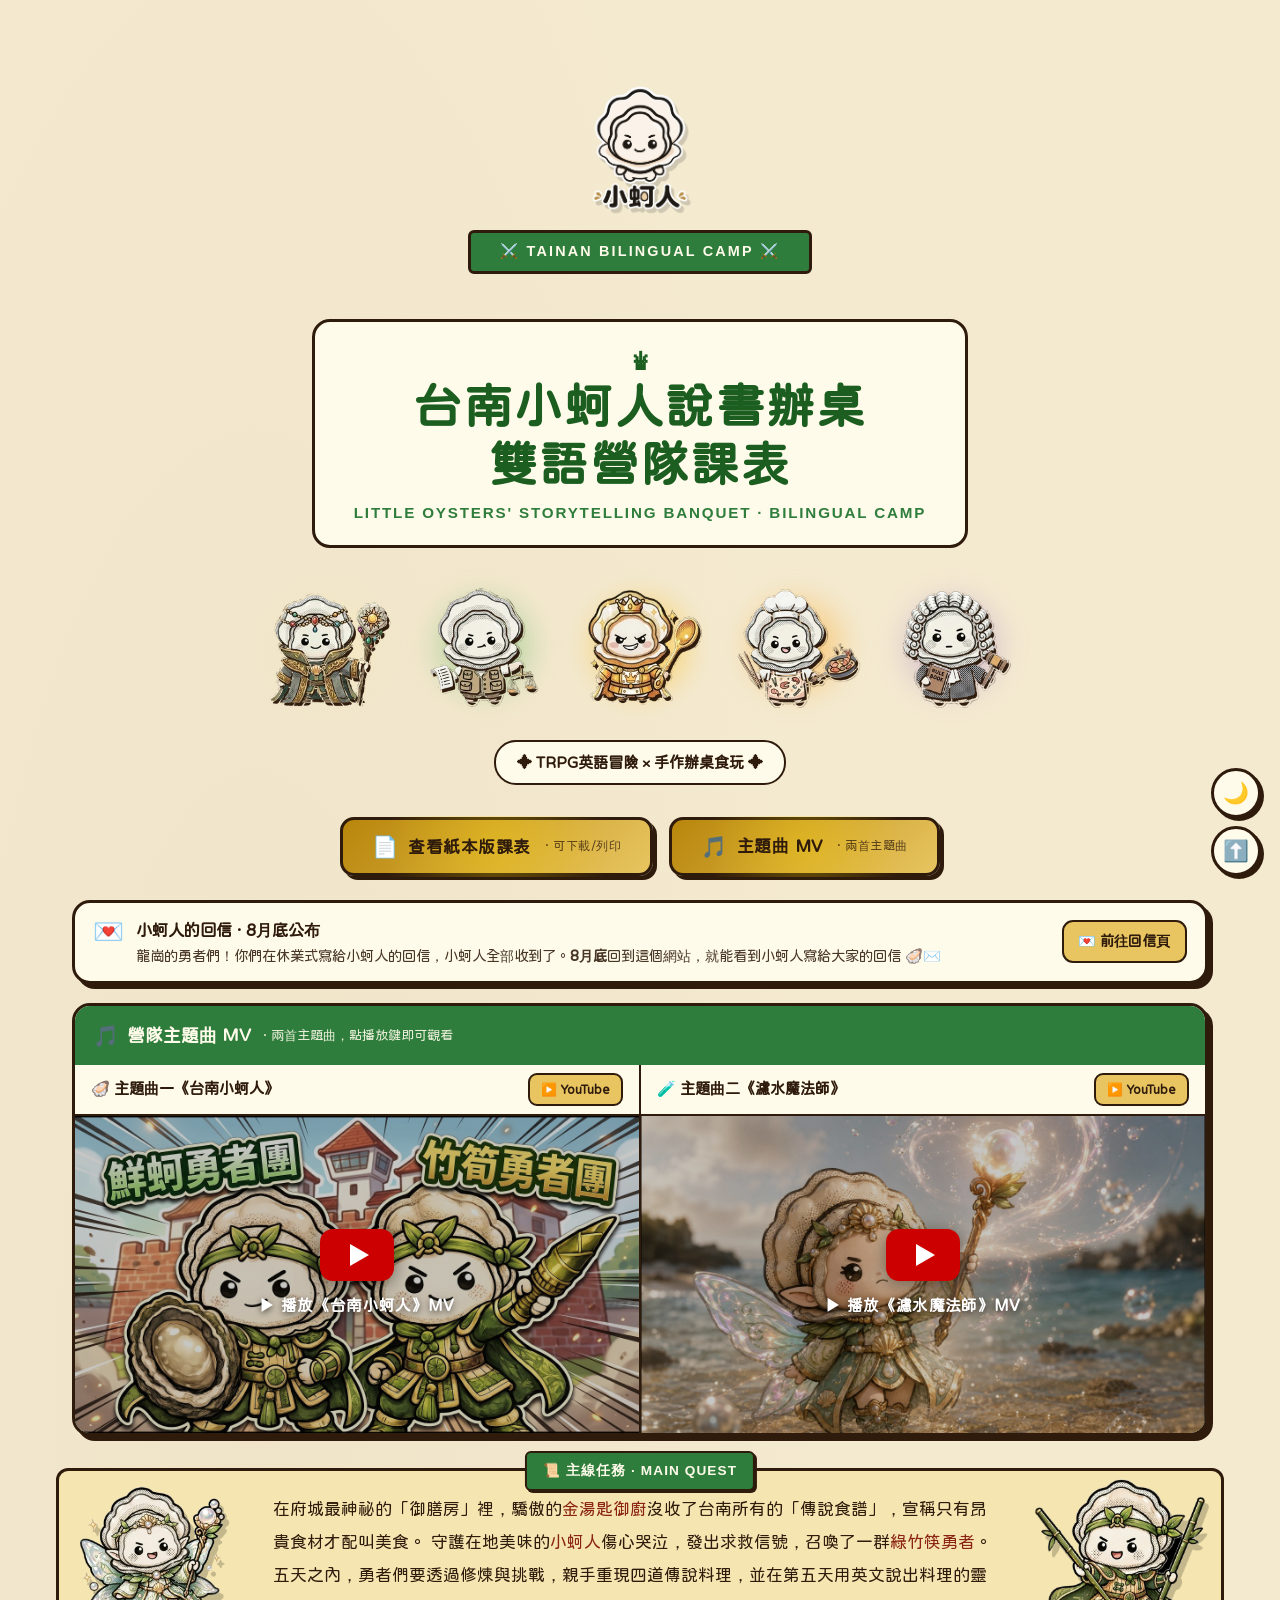
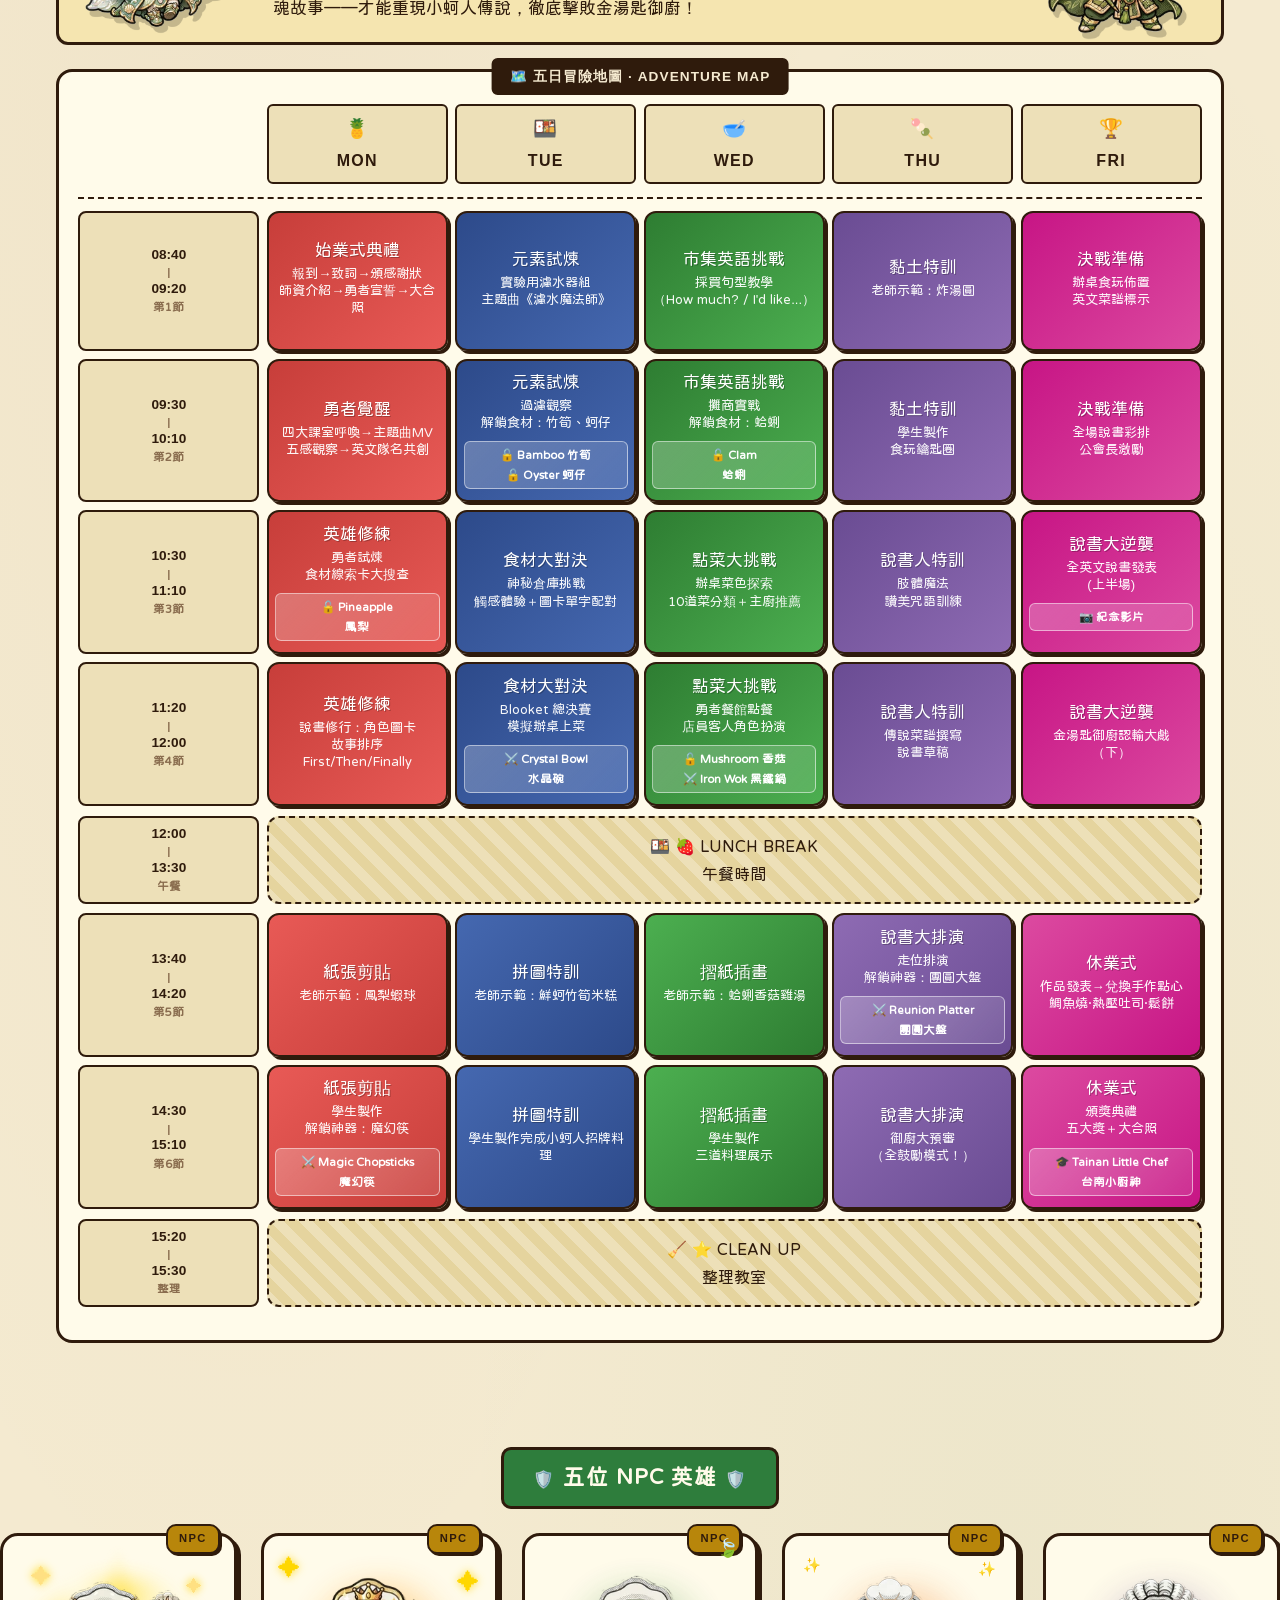
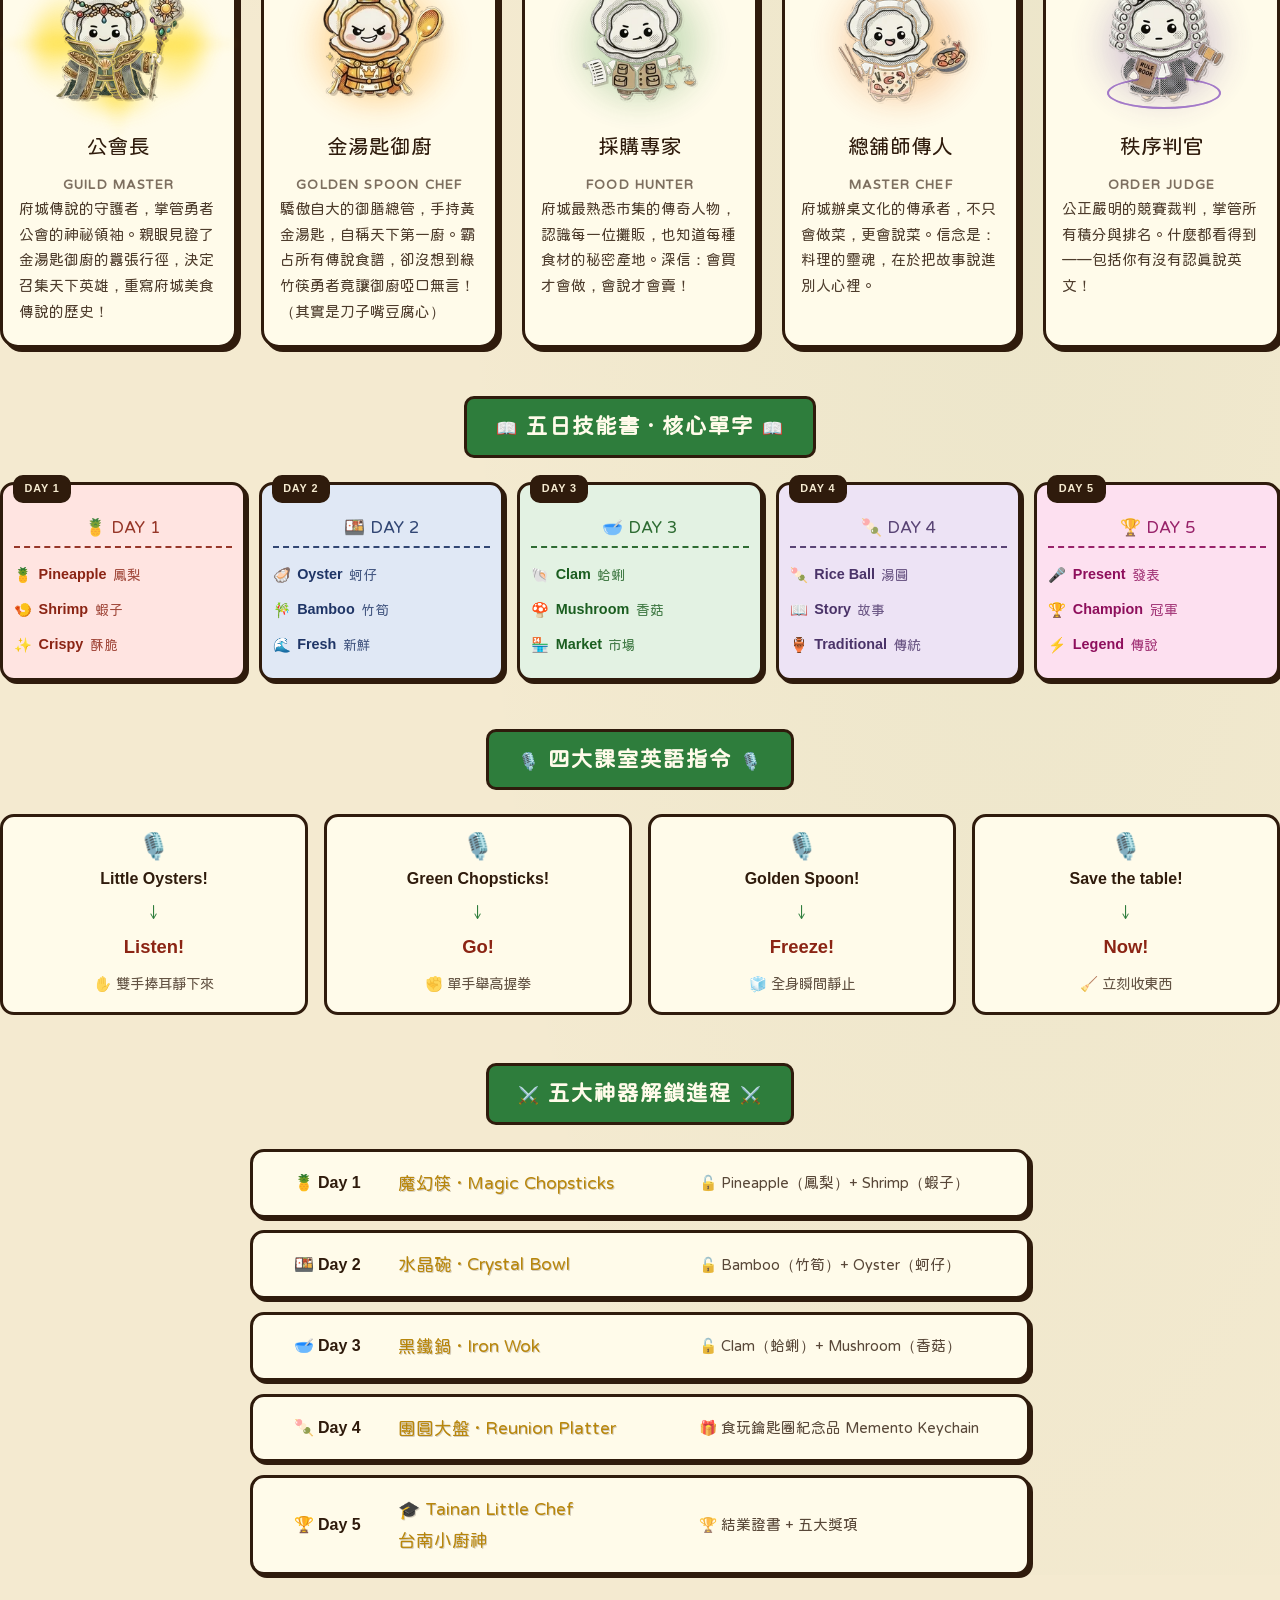
==== commit e8fdbec2: "Add files via upload" ====
--- a/index.html
+++ b/index.html
@@ -5,9 +5,9 @@
   <title>小蚵人說書辦桌｜學生家長版課表</title>
   <style>
     * { margin: 0; padding: 0; box-sizing: border-box; }
-    body { background: #fbf7ec; display: flex; align-items: center; justify-content: center; min-height: 100vh; font-family: -apple-system, BlinkMacSystemFont, sans-serif; }
+    body { background: #faf9f5; display: flex; align-items: center; justify-content: center; min-height: 100vh; font-family: -apple-system, BlinkMacSystemFont, sans-serif; }
     #__bundler_loading { position: fixed; bottom: 20px; right: 20px; font: 13px/1.4 -apple-system, BlinkMacSystemFont, sans-serif; color: #666; background: #fff; padding: 8px 14px; border-radius: 8px; box-shadow: 0 1px 4px rgba(0,0,0,0.12); z-index: 10000; }
-    #__bundler_thumbnail { position: fixed; inset: 0; width: 100%; height: 100%; display: flex; align-items: center; justify-content: center; background: #fbf7ec; z-index: 9999; }
+    #__bundler_thumbnail { position: fixed; inset: 0; width: 100%; height: 100%; display: flex; align-items: center; justify-content: center; background: #faf9f5; z-index: 9999; }
     #__bundler_thumbnail svg { width: 100%; height: 100%; object-fit: contain; }
     #__bundler_placeholder { color: #999; font-size: 14px; }
   </style>
@@ -19,19 +19,7 @@
   </noscript>
 </head>
 <body>
-  <div id="__bundler_thumbnail">
-  <svg viewBox="0 0 1200 800" xmlns="http://www.w3.org/2000/svg">
-    <rect x="180" y="120" width="840" height="560" rx="24" fill="#fff" stroke="#0f3d2e" stroke-width="10"></rect>
-    <rect x="180" y="120" width="840" height="80" rx="24" fill="#0f3d2e"></rect>
-    <text x="600" y="178" text-anchor="middle" font-family="serif" font-size="44" font-weight="700" fill="#f3d27a">學生家長版課表</text>
-    <g transform="translate(600 440)">
-      <circle r="120" fill="#f3d27a" stroke="#0f3d2e" stroke-width="8"></circle>
-      <text text-anchor="middle" y="20" font-family="serif" font-size="120" font-weight="700" fill="#0f3d2e">蚵</text>
-    </g>
-    <rect x="240" y="600" width="720" height="14" rx="7" fill="#0f3d2e" opacity="0.4"></rect>
-    <rect x="320" y="630" width="560" height="14" rx="7" fill="#0f3d2e" opacity="0.25"></rect>
-  </svg>
-</div>
+  <div id="__bundler_thumbnail"><svg xmlns="http://www.w3.org/2000/svg" viewBox="0 0 100 100"><rect width="100" height="100" rx="14" fill="#2E7D32"></rect><text x="50" y="61" font-size="30" text-anchor="middle" fill="#F3E3BE" font-family="sans-serif">課</text></svg></div>
   <div id="__bundler_loading">Unpacking...</div>
 
   <script>
@@ -40,8 +28,25 @@
   const loading = document.getElementById('__bundler_loading');
   function setStatus(msg) { if (loading) loading.textContent = msg; }
 
+  const FONT_MIME = /^(font[/]|application[/](x-)?font-|application[/]vnd\.ms-fontobject)/i;
+  const MIME_TOKEN = /^[\w.+-]+[/][\w.+-]+$/;
+  function toBase64(bytes) {
+    let bin = '';
+    for (let i = 0; i < bytes.length; i += 0x8000) {
+      bin += String.fromCharCode.apply(null, bytes.subarray(i, i + 0x8000));
+    }
+    return btoa(bin);
+  }
+
   // Error sink persists across replaceWith since it's on window, not the DOM.
   window.addEventListener('error', function(e) {
+    // Failed resource loads (CSP-blocked links, scripts, images) fire plain
+    // events at the element — warn only; real JS errors carry message/error.
+    if (!e.message && !e.error && e.target && e.target !== window) {
+      console.warn('[bundle] resource failed to load:',
+        e.target.tagName, String(e.target.src || e.target.href || ''));
+      return;
+    }
     var p = document.body || document.documentElement;
     var d = document.getElementById('__bundler_err') || p.appendChild(document.createElement('div'));
     d.id = '__bundler_err';
@@ -67,6 +72,7 @@
     setStatus('Unpacking ' + uuids.length + ' assets...');
 
     const blobUrls = {};
+    const resourceBlobs = {};
     await Promise.all(uuids.map(async (uuid) => {
       const entry = manifest[uuid];
       try {
@@ -98,10 +104,20 @@
           }
         }
 
-        blobUrls[uuid] = URL.createObjectURL(new Blob([finalBytes], { type: entry.mime }));
+        if (FONT_MIME.test(entry.mime) && MIME_TOKEN.test(entry.mime)) {
+          // Strict artifact hosts allow font-src data: but not blob:.
+          blobUrls[uuid] = 'data:' + entry.mime + ';base64,' +
+            (entry.compressed ? toBase64(finalBytes) : entry.data);
+        } else {
+          const blob = new Blob([finalBytes], { type: entry.mime });
+          blobUrls[uuid] = URL.createObjectURL(blob);
+          resourceBlobs[blobUrls[uuid]] = blob;
+        }
       } catch (err) {
         console.error('Failed to decode asset ' + uuid + ':', err);
-        blobUrls[uuid] = URL.createObjectURL(new Blob([], { type: entry.mime }));
+        const blob = new Blob([], { type: entry.mime });
+        blobUrls[uuid] = URL.createObjectURL(blob);
+        resourceBlobs[blobUrls[uuid]] = blob;
       }
     }));
 
@@ -112,6 +128,10 @@
       if (blobUrls[entry.uuid]) resourceMap[entry.id] = blobUrls[entry.uuid];
     }
 
+    // Artifact-host CSP (connect-src 'self') refuses fetch() of blob: URLs —
+    // consumers read these Blobs directly. Survives the swap like the error sink.
+    window.__resourceBlobs = resourceBlobs;
+
     setStatus('Rendering...');
     for (const uuid of uuids) template = template.split(uuid).join(blobUrls[uuid]);
 
@@ -121,7 +141,7 @@
     template = template.replace(/\s+integrity="[^"]*"/gi, '').replace(/\s+crossorigin="[^"]*"/gi, '');
 
     const resourceScript = '<script>window.__resources = ' +
-      JSON.stringify(resourceMap).split('</' + 'script>').join('<\\/' + 'script>') +
+      JSON.stringify(resourceMap).replace(/<\//g, '<\\/') +
       ';</' + 'script>';
     // Inject after <head> so the DOCTYPE stays first; prepending the script
     // would push the parser into quirks mode. DOMParser always emits a <head>
@@ -145,13 +165,13 @@
       const s = document.createElement('script');
       for (const a of old.attributes) s.setAttribute(a.name, a.value);
       s.textContent = old.textContent;
-      // text/babel scripts with a src: fetch and inline. transformScriptTags
+      // text/babel scripts with a src: read and inline. transformScriptTags
       // does XHR against the src, but blob:null/ from a file:// origin is
       // silently dropped. Inlining makes it a plain inline babel script,
       // which transformScriptTags handles unconditionally.
       if ((s.type === 'text/babel' || s.type === 'text/jsx') && s.src) {
-        const r = await fetch(s.src);
-        s.textContent = await r.text();
+        const pre = resourceBlobs[s.src.split('#')[0]];
+        s.textContent = pre ? await pre.text() : await (await fetch(s.src)).text();
         s.removeAttribute('src');
       }
       const p = s.src ? new Promise(function(r) { s.onload = s.onerror = r; }) : null;
@@ -172,13 +192,15 @@
   </script>
 
   <script type="__bundler/manifest">
-{"039a0d6e-84ba-4ec9-a3ce-ddc9f9e48c7b":{"mime":"image/png","compressed":false,"data":"[base64]/[base64]/[base64]/[base64]/xi6ezTvFrlpulO9PAh+UL5VsL6PxnDohoFWOR9+3d4M0PHgasew6FMr9oaljGA7/fpWDyTMu8VdvCwWgudr1JNhsy/ixUUrezgjEi3iE30iYjQfW2yCn0Ypev5CNl0T3I2ayOn20/7+qZ52oCzYQMqzIXKotmkFfHzT/zndKZ99Iw1IpM+nHVc/3xgbj35JyO5oqNYIpQ+UzY7n8OxYvoQDCT+PdTyBl0mwx3k3udsij+oB1/w70YyFIiGAxNoDPOL7GHRocgG2UgFqBqSEA1lHHV3jy7I2Uf4rY8d+Bjurs4VUKoLg7qz1fQNcQwcMlV4YDr6u4kZ5bQrkPs7L6gSM2SoDLNnB0v3pMONleNmUSTygYEDeVhyXi0re5zCuzAccn6u6x+Slmu1u72L5m9qGpkGx29aJQ+8BTUb3+4JtirKzvqYkdXt/zaKEL2KmAOU6KMRALKSsYECiIi7gZI3Ld4W++Xun4zWGIpxpKi6VL4MbWFysBzyN7/lkgw3KDs+DtnWpYB/HnVFj3lCl2k4V8WMpqWNjqJnmFmiKKttb58Ha7alX3xnHWWN17wSzMv59b9ZImnQ6OOobByz7w19Y1KKNsWSObwPtx1JAs8DET62UC7SwJI00hli7FFVWOephw+KQDqphQR8mFFn1J/fawZQIDAQABo1YwVDAOBgNVHQ8BAf8EBAMCB4AwEwYDVR0lBAwwCgYIKwYBBQUHAwQwDAYDVR0TAQH/BAIwADAfBgNVHSMEGDAWgBSHaEFJkPByNOYg+UrSO3eNLwSoYjANBgkqhkiG9w0BAQ0FAAOCAgEAMiE1yR7mFXqs3ZBJQQRKd6SZKF5mwLWI77ZgNQpXqE3Ilcnb/EJy1rYi/[base64]/tp2reu/SSJq+CSZm2rQFzdVF8G36jo+/ThFX20mWNjd4Dt7rxvRGirONVd18wP3HQgE4Fe0eyAanrCCboj3kTgyoH9GVyRB5tJJO4l65vx9Fa6NHXPe0jMkAi1Y2MNc1tEwZUa1pX58FeDbDhYwyRc2JMUIAwfhfg3ubbVdgBK4j78DlIuysVRBOnF7IJqkDr5rjIu0z003yc7sBJ43PG+/vygBgfribmOcQVUfc9dBlCR1f3x8i23FCNwDjksKQ0FU3kFHHOR2YfPtmrd3QSbRg+Wu6foh6JWSLjIRQrPxGZz0Jj404j9+0u83vKeFj6biYIwcoDSD5lzalf8Vejrw1+OEBZBugwggbkMIIEzKADAgECAhRbhf50m/[base64]/2GPqxbFIxmaMwnP+Kkq7ssr9/UON/mXJ3j5V8DVclGVXS/JF9lBPVgqKUBPsR+tSpBuITO3cCeLtM0SE+F/0EI0fdjeXmh+g83kJcPAiKFWyfembHLn75H8RopNmC5V7DQTUNUA3394MnP2fpH23DD8PLIjDdydgPPax1sSWhIs4gj3iIpOkbwOVpsADtlUscUUIFTfjUSIGBI/hqoVFx8Es1ygoDn0Yv71HDVeaae5OCvLSnjEiIoZf7o5HThVAEt0b2Iit5J4bivujstg7El7iqd8nmvQ0ekq74XUgs8HzGvjCJZw2BJ1fIhSF+m611tiJdGC5FD3dpscnwTaUhvbwon3hPC/[base64]/wQEAwIBBjASBgNVHRMBAf8ECDAGAQH/[base64]/zbkT/X8DC6WqJXcvm/xQjJFzbi2lbxwywGABgRlq3RIR6QpdvRSd5sR1uOP8CCAcAhapEfMefQLRYFrpeEjaX/[base64]/[base64]/I1cxSWERC7Ax81j37p9267zI8VFghoI14sJ/[base64]/[base64]/qHumzmtWFMrnXqvJqQQp/0/XT2bfvrLJSjJ8bGpAPkTgq2VpNWwfQBaif4vcyjRymf9DEuKQX7aJHZEbHJWwxRpAvBbRRdaU7DjvXrbfByuy+QZn5izjQb5A4Gsgdr9urRwDodm/FI1C3ojv4zQYNsbPaR0PcKhs1pdc0YW3jL6peOgxvH80t8yELn5+sOhtQXxFRKQJD5KfOL3k+JvEkUdoieOLwuuO54ye6d/znXTz2zLKtc2oFoVBvJj/W2QRIR5CYW50+sOXurCHqwdLNYs7OuZ0pnMl3j34AHOUBw4ZT5vqXfcnI/tMPPEaxkxHJBoR5BpgQvA8h4Q2zVwh8VEtWV9CKYKDQnp1vftErsYgbjP/Ku8xvP2+eST1yTMEX7cLNO1PzP+a2KeW17BjhAOk90J9s9r/d9AgMBAAGjgcswgcgwEgYDVR0TAQH/BAgwBgEB/wIBATAfBgNVHSMEGDAWgBS7OGR5aZYka7D+kRKylDTyz5xjizAdBgNVHQ4EFgQUSlxt/ndQaL1jKWFk7YbiIcsE4x0wDgYDVR0PAQH/[base64]/lUJr/5OYD2nbC/loE0pInI3j+5fX+o/EW6erKQoXHeY0MPT0mbEwQDWROyMR49uF/l4EGXDbKDiULdf4T89OfHxVdOPBsb2Nxo0ZsmsPX9Jm1iCNu2Lxgqdkw54yH3fC2/[base64]/l5SsuIMny39xHjqFbOWaTnj0fV/1RmqJMwLI4OOuc7TFvCb3LKc8kIy9w33yypaM4ZJZBA9RcCqwx00zObWFZ2M3PGe23mr25hFr2u9hyZ67wz0STwvPWxagRpVymR0j9c5kFjWckL/Ei2UrbZ7f0NL8lCJsNVmAqx+Q6Rn61efeuUPvPGm4ky9S0GZGeEDeKpnFrnT5cSTU/Z/FfYp7gDTbmGSTihUljb4lmNaAPWpi9dnlZEdlJTxIyLDHWKLDY9dwXwf/[base64]/jsTRriDV9Vf1BdZqwJiRUPnF7gHsce1ispr+//59hkH1PlUKhS/jnFRpdUQtkwQGvc8ZEklxAuq/[base64]/q+75bZU23s3G/Itjpzyvm+1jd07yhKD/YOMLWvksXTxwe+Xl0SYI7ip/bVY5SOJG8eyttZWacRbO8FbYrR6YlRj7kLYLmIN4uaLuBaJHDxW3fgN1u20d3lZs+xJQq+yzd0GcYdA/SHSTMogDSTRjs2jp9i7Gpf2xmv/[base64]//wAAAqAEAAEAAABDEQAAA6AEAAEAAABqGAAAAAAAAH4BxN4AAAAJcEhZcwAAUkcAAFJHAZxy9/IAAAbiaVRYdFhNTDpjb20uYWRvYmUueG1wAAAAAAA8P3hwYWNrZXQgYmVnaW49J++7vycgaWQ9J1c1TTBNcENlaGlIenJlU3pOVGN6a2M5ZCc/[base64]/eHBhY2tldCBlbmQ9J3InPz5B9N3EAAAgAElEQVR4nOzd2XdVZbro4f0n7asq3ZYWiGABUopIlWihNGJPDwGk76QVMHQhgDQRkEb6VgIBJAoSIEiASCsIIkLYUuoRvdkn57CHIyNZzVyQzG9N84zxXMH3vc53rqVX/sb6j//[base64]/+cj9Uzv1nP7vFk/f3cq+ENS184Fs/s+3Krh5zW4ZbuyZQuDPx4AAAAAAEA8lDwAAAAAAEDCrJsysWEQUk/vh1rWHtPz5ImsH9m7z3e9felY8OcEAAAAAABoakoeAAAAAAAgMf7PjdMzevTKmvH8bswznfUhwV0+WhblwxrUsu23VeXBnxYAAAAAAKBJKXkAAAAAAIBk+Pm7U+M6PR8947mn4PF2107qQ0IqGTk84oc1qsNzv9acDf7AAAAAAAAATUfJAwAAAAAAJMOkLl1zzXh+/7GXG9WHgj9/szXlxW7RP6wVo0cFf2AAAAAAAICmo+QBAAAAAAAS4OCqpfeX8dwztHWHO1cqg2/RPI179p85fVjnD+0O/swAAAAAAABNRMkDAAAAAAAkQMHj7R6k5Km1cMDA4Fs0T7N6vZbTJzX95R7BnxkAAAAAAKCJKHkAAAAAAIB8d7J04wNmPPecPbgz+C7N0O6Fc3P9pK5U7g/+2AAAAAAAAE1ByQMAAAAAAOS7klEjGqXkmfJit+C7NEP//fXxXD+p1e+OD/[base64]/++erLfX1pH/5j2Li0O/swAAAAAAACNTskDAAAAAADki2Nb1w5v+8zvLce0rt2vVO6v/fPjO9Y1YslzeMOK4Js2T2XLi6N/TNvmzAr+wAAAAAAAAI1OyQMAAAAAAOSFSxV7G+YcvR9qeenIntq/HfLEU5nDj95/bhExEdk+TyISzNiO/4z4MW2eNT340wIAAAAAADQ6JQ8AAAAAAJAXCl99I2XRMahl2x+vnvx8XUnm8GP9tMkRE5HVE8cFX7bZ2jG/[base64]//SmeDp1WjRtTc+HovQnLRwyPkoisnTQh+LLNVsWW1RFLnp+uVQV/WgAAAAAAgEan5AEAAAAAAPLCyKeezZx2nNi5/vfDty8du3nui3oT5r7VO0oisnvh3ODLJsvpsq1FffqN7NCp959b9PtL6zEd/7Fk6NCrlQfuY9Syd4ZF+YymvNgt+NYAAAAAAABNQckDAAAAAADkhZk9e2WuO6Z2zVJ3DHisTZRK5OzBncGXTYpLFXvHd+qS7k0uLhic07Rvq8oj/iDPtrmzgu8OAAAAAADQFJQ8AAAAAABAXtg0c1rWwOPbqvJ01yu2rI5YifxWcy74sonwdUVZ1pc5o8erd299FXHgvLf7RPyMrlTuD74+AAAAAABAU1DyAAAAAAAAeaGqdFPWwGPD9Ckp7/58/[base64]/Y8Z26ZBi1edb06KMmd3kp+O4AAAAAAABNR8kDAAAAAADki++rD0dPPu5D+eqlwXdMil9rzub0bveXLKr9+OpOqLlQsX3++yPadcxpTvX+LD/vAwAAAAAAkGhKHgAAAAAAII+snzqpiTKezL8bQ0PTu/[base64]/bsdd+tyOb3pwdf4Y9hw/QpjZvxDGvz92sny4PvBQAAAAAAECclDwAAAAAAkAA/fXtq79LizGXIiHYdN78//dqXB/s+3Or3P5z+co/gD/+HcXzHurrv9kGsmTThl++rg28EAAAAAAAQMyUPAAAAAACQGPcikPI1y3r/uUXdJuTMvm0/XK78/diI9h3rRiO/3T4X/Mn/MMY/98IDNjyLCwZfr/JTPAAAAAAAQDOl5AEAAAAAABJjeNtnXv/PR3bML6xbhny6akm9Y1O7dqt74KtPtwd/8j+Gc599Ui/LGdyybe+HWkZseLbPf//uTb/DAwAAAAAANGtKHgAAAAAAIDHGd+pyLwip24d8NGFsvWPzevepe2DTjKnBn/yPYUH//vXinNIPiv7n/xc+OxfM3lL43j0lI4enLHmufXkw+AoAAAAAAABhKXkAAAAAAIDEmNa1++v/+cieJUV1+5CZPXvVO/bhqJF1D9TeCv7kfwD/fbmyYZzzzYkDDU8eWvdhypLnRvWh4FsAAAAAAACEpeQBAAAAAAASY3/JopVjR1eVbqrbhwxu2a7esc2zptdrSH6tORv84ZNu08xp9d7qwBZ/S3ly1bgxKUuemgtHg28BAAAAAAAQlpIHAAAAAABImIrNq+slIj9dq6p7oGzZwnoHzuzbFvyxk27AY23qvdUF/fqlPDmpS9eUJc+dKyeCbwEAAAAAABCWkgcAAAAAAEiY8jXL6iUiZw/uqHugYeqzaea04I+daIfWfdiwzClbXpzycMqMp9bP350KvggAAAAAAEBYSh4AAAAAACBh9i4trpeI7CtZWPfAV59ur3dgWtfuwR870SZ0fqFhmfNtVXnDk5cq9qYreX6rORd8EQAAAAAAgLCUPAAAAAAAQMLsmF9YLxFZOXZ03QPXq8pTZCS3ZST36eIXpQ3fZ/9HW6c8XLa8fmf1u+CLAAAAAAAABKfkAQAAAAAAEmbjjKn1EpHp3XrWPfDTtaqGGcmZsq3Bnzyhivr2a/g+Fw4cmPLw0mHDlDwAAAAAAADpKHkAAAAAAICEWTNpQr1EZHDLdvXO9H6oZb0zm2ZMDf7kSXTty4Mps5z9Hy5OeX7MM51Tnu/z0OPBdwEAAAAAAAhOyQMAAAAAACRMyagRWX/vZfTT9XuSqV27BX/yJFo4YGDKMue7M583PPzLjTPpfpBnwGNtgu8CAAAAAAAQnJIHAAAAAABImA8KChqGIjfPfVH3TOGrbzQ881vNueAPnyzXq8pTZjkFrdqnPF99YHu6kifdFQAAAAAAgGZFyQMAAAAAACRMUZ9+DUORc+W76p5ZMXpUwzOny7YGf/hkWVwwOGWWU9S3X8rzOxfMTlfyDG/7TPB1AAAAAAAAglPyAAAAAAAACfN+r9cbhiJfbFhZ98yO+YUNz2ycMTX4wyfI99WH02U5O4sKU14p6psisrpnVIfngm8EAAAAAAAQnJIHAAAAAABImGkv9WgYiuwqnlP3zOENKxqemfKvl4M/fIIsGTIkXZZzZt+2lFeGtu6Q7sq4Ts8H3wgAAAAAACA4JQ8AAAAAAJAwE//xYsNQ5KMJY+ueOf/5Jyl7krs3q4M/fyLUXDiarsmp9cuNMw2v/Hj1ZIYr7z7fNfhSAAAAAAAAwSl5AAAAAACAhBn9984NQ5H5ffrWPXP70rGUPcnJ0o3Bnz8Rlr3zTromZ1SH51JeObFzfYaSZ1rX7sGXAgAAAAAACE7JAwAAAAAAJMywNn+P8pMvKXuStZMnBn/+/FdzoSJDk/NBQUHKW5tmTM1wa+YrrwbfCwAAAAAAIDglDwAAAAAAkDAD//pkw1CkoFX7esdGtOvY8NjEzi8Ef/78t2L0qAxNTukHRSlvvd/r9Qy35r3dJ/heAAAAAAAAwSl5AAAAAACAhHn7Ty1StiL1js3s2SvlsZ+uVQVfIZ/dvnQsQ5BT6/znn6S82O+RJzLcWjRoUPDVAAAAAAAAglPyAAAAAAAACZOuFbl7s7rusZVjR6c8dmzr2uAr5LOPxo/NXPL8VnOu4a0b1Ycy3yoZOTz4agAAAAAAAMEpeQAAAAAAgCS5e+urdK3I7YtH657cs6Qo5bGV48YE3yJv/Xj1ZOYgZ/xzL6S8WLFldeaLq98dH3w7AAAAAACA4JQ8AAAAAABAkvz7my/TtSJXKw/UPXlq7+aUx0Y/3Tn4Fnlr7eSJ9/fTOhtnTM18sfZA8O0AAAAAAACCU/IAAAAAAABJcuv8kXStyNmDOyKevHOlMvgieejHqyd7/7lF5iDn01VLUt6d/cabmS9un/9+8AUBAAAAAACCU/IAAAAAAABJcu1kebpW5PiOdfUOpzt56OMVwRfJQ+unTc5c49T65sSBlHeHPPFU5ot7lhQFXxAAAAAAACA4JQ8AAAAAAJAklyr2pmtFylcvrXd4fKcuKU8ue+ed4Ivkm5+/O9X34VaZa5y3/9Qi5d1/Xz2ZNQFK92M+AAAAAAAAzYqSBwAAAAAASJLqA9vTtSK7F86td7h4wICUJwsebxd8kXyzdfaMrDXO9Jd7pLx7qmxL1ruHN/gdJAAAAAAAACUPAAAAAACQKCd2rk/XimyaMbXe4c2zpqc7fPPskeC75I+7N6v7P9o6a42zbsrElNd3Fc/Jerdy58fB1wQAAAAAAAhOyQMAAAAAACTJ4fUr07UiK8eNqXf40Mcr0h3+dNWS4Lvkj10L52ZNcWpVbF6d8vqiwYOz3j1dtjX4mgAAAAAAAMEpeQAAAAAAgCQ5sGJxulZkydCh9Q5fPlqW7vCiQYOC75I/Brb4W5SSp+ZCRcrrY57pnPXuhUO7g68JAAAAAAAQnJIHAAAAAABIkk+K0/56TFHffvUO3731VbrDg1q2Db5LnihbXhwl40n3xn6tORvl+tXKA8E3BQAAAAAACE7JAwAAAAAAJMmWwvfStSLv93q94fmRHTqlO3/tZHnwdfJBQav2UVKcuW/1Tnn94helUa5//9UXwTcFAAAAAAAITskDAAAAAAAkydrJE9O1IlO7dmt4fkH//unO71lSFHyd4MrXLIvS4dTaNndWygn7P1wc5foPlyuDLwsAAAAAABCckgcAAAAAAEiSD0eNTNeKjO/UpeH57fNmpTs/+/W3gq8T3KgOz0UseU6XbU05YcWY0VGu//J9dfBlAQAAAAAAglPyAAAAAAAASbJo0KB0rciIdh0bnv9y98YMeclvNeeCbxTQqb2bI2Y8/y/FuXEm5ZApL3aLcj34sgAAAAAAAPlAyQMAAAAAACRJ4WtvpmtFBrds2/D87UvHMuQlVXs2Bd8ooPl9+kbMeKb86+V0Q6JcH/Bom+DLAgAAAAAA5AMlDwAAAAAAkCRT/vVyulyk90MtU14Z8FibdFdWTxwXfKNQ7lw5Ef0HeTa/Pz3lkOunPotyPeXPJQEAAAAAADRDSh4AAAAAACBJxjzTOUMxkvLKzFdeTXd+VIfngm8UytbZM6KXPOc++yTlkCMbV0W5PvEfLwbfFwAAAAAAIB8oeQAAAAAAgCQpaNU+QzFy92Z1wytrJ03IcOXmuS+CL5WHb7Kuvg+3Sjdkw/QpUSbMfOXV4PsCAAAAAADkAyUPAAAAAACQJL3/3CJDMfLvb75seOXzdSUZrpQtWxh8qfgd37Eu+g/[base64]/mlBcPb1iR4dbopzsHXy02Zw/uiJ7x1DqycVW6UdF/2+eLDSuDLw4AAAAAAJAPlDwAAAAAAEBilK9emrkYOb59bcqLN6oPZb5Yc+Fo8O3iUTJqRE4lz0/XqtKNmvd2n4hDTpZuDL44AAAAAABAPlDyAAAAAAAAibGreE7mYuTw+rS//dLvL60zXNz/[base64]/tQi+OwAAAAAAQJ5Q8gAAAAAAAIkx7MmnM0cjm2ZOy3C9oFX7DHeHtu4QfMEmNavXazmVPD9crswwbeGAgRHnDG/7TPDdAQAAAAAA8oSSBwAAAAAASIys0ciG6VMyXF/Qv3/m619XlAXfsYn8fP10ThnPtJd6ZB44rtPzEUdNebFb8PUBAAAAAADyhJIHAAAAAABIhh8uV2aNRtZNeTfDhN2L5j1ICJRo+z9cnFPJs3fJgswDo4+a17tP8PUBAAAAAADyhJIHAAAAAABIhksVe7NGI2smTcgw4cKh3ZmvD2/7TPA1m8iMHq/mVPLcuXIiw7Qb1Yeij1oxelTw9QEAAAAAAPKEkgcAAAAAAEiG4zvWZY1GPho/NvOQrBOunvg0+KaN7ufrp3PKeKZ27ZZ54Imd66NP21L4XvA3AAAAAAAAkCeUPAAAAAAAQDKULVuY/edfxozOPGTKi92aYXayv2RRTiVP6eL5mQfuXDA7+rTaf3rwNwAAAAAAAJAnlDwAAAAAAEAyrJ82OWs0UjJyeOYhaydNyDxhXKfng2/a6Gb06JVTyXP74tHMA5cMHRp92vHta4O/AQAAAAAAgDyh5AEAAAAAgAdy50rlzgWzp7zYbeBfn7zXLfT9rydGP9157ptvb509s3r/tuBP+IfxwZCCrNHIsneGZR5SsWV11iE3qg8FX7YR1X5Fc8p4Jr/wctaZk7p0jT7wwqHdwV8CAAAAAABAnlDyAAAAAADAfbp59kiUXyYZ8GibFaNHfXf68+APnHTTu/XM+rY/GFKQeeJ6kPkAACAASURBVMjtS8eyDtkxvzD4so2obHlxTiXProVzs87s95fW0QfW/psS/CUAAAAAAADkCSUPAAAAAADcjyvH9+UUM9RaNHjwD5crgz95cg1t3SH7Sx40KOucglbtMw9595//Cr5sI4pSQNVVc6Ei88Cfr5/OaeBvNeeCvwQAAAAAAIA8oeQBAAAAAICc3Tp/ZMBjbXKKGe6pvXWydGPw50+oKG94Qf/+WecUDxiQdU7tRxx830Zx58qJnL6i7z7fNevMy0fLog/s+3Cr4C8BAAAAAAAgfyh5AAAAAAAgZ+8+3/U+Mp7fVWxeHXyFxPm2qjzKuy3q0y/rqD1LirLOKV08P/jKjaJseXFOX85dxXOyzqz9AkcfOPKpZ4O/BAAAAAAAgPyh5AEAAAAAgNyc2Ln+QTKee6r2bAq+SLKc2BXptRcPGJB11JXj+7LOmda1e/CVG8V73V/J6Zt5++LRrDN3FhVGHzjtpR7BXwIAAAAAAED+UPIAAAAAAEBu5r7V+8FLnr7/9cR3pz8PvkuClH6Q/Yd0ai0aPDjKtNr3n3XUD5crg2/[base64]/ove6v5PSF/L76cJSx7/zt6egzt82dFfw9AAAAAAAA5A8lDwAAAAAA/K9rJ8t3Lpi9be6sE7vW3750LOWZM/u2NWLJM/mFl4NvnRQjn3o2yistGTk8yrSLh0ujTPvp21PBF79vd65U5vRtnND5hYiTcxp7YOUHwV8FAAAAAABA/lDyAAAAAADA5bs3q5cOG1avQJj9xps1F47WO3lq7+ZGLHlqXa08EHz9RIj4PleMGR1x4Nt/apF12v6SRcEXv29ly4tz+iruLCqMMvZG9aGcxlaVbgr+KgAAAAAAAPKHkgcAAAAAAC7P6vV6ygih90MtD6xYXPdko5c8W2fPDL5+/otej3w0fmzEmTNfeTXrtKlduwXf/b7N6NErp6/irfNHooyt2rMpp7HXTpYHfxX56euKssMbVuwsKixbXnznSmXw5wEAAAAAAOKh5AEAAAAAoLk7V74rc4pQ1Lff74evfXmwcUuemT17BX8D+e9k6caI73PtpAkRZ26bMyvKwJtnI/Ut+ebf33yZ0/dwcpeXIk7eX7Iop8l3b1YHfxt55advT60aN6bfX1rXe1GFr735w+X77Hl+rTlbsWX1mkkT3u/1+nvdX1kxZvTFw6XBNwUAAAAAAFJS8gAAAAAA0NyVLVuYtUZYPnz47+eHtu7QiCVPwePtgr+B/Ff6QVHE97lpxtSIM7/6dHuUgVtnzwi+/n2I8q2ua/eieREnr508MfrYAY+2Cf4q8kpV6abad5LuddX+t+WX73MOn65XlRe0at9w2oTOL1z8Qs8DAAAAAAB5R8kDAAAAAEBzt2vh3ChNQuni+ffOf7Z2eYZjYzv+M9eYJ/gbyH8rx42J+DJ3zC+MOPO32+eiDBzRvmPw9e/D9Jd75PQlvH3pWMTJRX36RR87/rkXgr+K/HFw1dKsb2z91Ek5zbxz5cTAvz6ZYeDxHeuCLw4AAAAAANSl5AEAAAAAoLnbV7IwYpZwqmzLvSsbZ0xNeaDfI0/8ePVkzYWKor451A63Lx4N/hLy3Kxer0V8mXuWFEUf+173V6LMvHBod/A3kJPab1ROGc+0rt2jDx/fqUv0yXPf6h38beSJS0f2RHljw9s+k9PYKGHVNycOBF8fAAAAAAD4nZIHAAAAAIDm7tDHKyJmCXX/J/vDG1b0fbhV3b8d+NcnL35Reu9v796sjl473Dp/JPhLyHPDnnw64ss8uGpp9LHb5syKMnPl2NHB30BOdi+al1PJs3dpcfThfR56PPrkVePGBH8beSL6dzj6zMvH9kUZ+H6v14OvDwD/l707ca6iXPtG/V857a0yK5OCiCiKIoojkwHCLMgocwSDCDLLPI8ioGHczBCGhEAABUHGwBZBkapT31nvxyleDiQr3b1W8oRwVV21q7aufp77vrtjVXr1Lw0AAADAPZI8AAAAAAA87o4VrImeTNg2f8a9A8tO7ft5xrfTcnuOfff92f37pf7v/cv2b9oy4pq3rx4PPoQaLvoJ2rN8XvRlT+7cEGXNz55tGHwCsYx4o12sJM8fZwsjrnzjt8OxVv5xytfBp1ETrJk4PuLExr//QfRlp+TkRFz21sWi4EMAAAAAAADukuQBAAAAAOBxd7F4Z/RkwoDmrSIuG3HBzk/WCT6BGu5K6Z7oJ+jQj8tiLR7xDTMHf1gSfA4RXT25N1bYZlyHGNGR07s3xVp874r5wQcS3F+XilM/5lHG1bNu4/NHdkRcNuILee76dV9B8DkAAAAAAAB3SfIAAAAAAECMV76kHN20stIFj2xaEXG1Me3fC95+DXd827roZ+fY5rWxFp/40adRlp3UuUvwOUS0fvKEWNfz1rnToi++e9m8WIuf2rUx+ECC2zR9cpRZrRg3KtbruVL/6Yh+Iv57JuprlwAAAAAAgKomyQMAAAAAAGcmfPhJ9Gfiv+vZs9IFh7ZuG3G1VV+NCd5+Dbdj0azoZ+f07k2xFt8wJT/iyjfOHQk+iiiiX3t33bpQHH3xtfl5sRa/9suB4AMJ7uuPK0mL9W/a8uKxnbHWjBWpGtLqjeBDAAAAAAAA7pHkAQAAAACAM9vnz4z+WHyXp+rduVaaZrX1306MvtpJLy2pzOoJY6PP8/zh7bEWP3Ngc8SVN0zJDz6KSl05sTdW0uarjh/FWn92v36x1g8+kJqgV4NmaUbUs26TP2OGxP44W9j9+Rein4WdS+YEHwIAAAAAAHCPJA8AAAAAAJy5faWk0xN1oj8ZX/TzqoqWOlu4Jfo6/Zu2DN57zTezT5/oI/3vmcK463d9pkGUlQe1aB18FJWKlSJL2bFoVqz1x3X4IPrifV98OfhAgvun7ET6Kf00Y3LcNUe1ax/9LAx8+RG4bgEAAAAA4LEiyQMAAAAAAP9j0Yih0R+OXzJyeLmL7Fg0q8tT9aKvs/brvOCN13zjOnSMPtIE60/u2i3i4qf3bAo+jfSGv94uVpLn78slsdbv++LL0Rcf806H4AMJ7r9nCtNPacfCmbEWnJKTE+sU7125IPgQAAAAAACA+0nyAAAAAADA/7hx7kjnp+rGSCm0f29tft6+VQuPb1tXXLBm0/TJQ15tG+sJ+y5P1bvx2+Hgjdd80dMjOc81SrB+wewpEdf//vMBwaeRxtWTe2NdgV9//GncLWKtPz03N/hMgrt1oTj9lEa3ezf6arHeT5Uy8s32wScAAAAAAAA8QJIHAAAAAAD+P5umT471lHyG1k3yQp5Ioo/08+avJlj/4rGdEdfv9q8Gd66VBh9IRTZOzY91Be5aOjfW+ldOxEsKLR87KvhMaoJKBzW9V+WRp9RV+mXbd+L+R+ZSya7g7QMAAAAAAA+Q5AEAAAAAgP81/PV21ZbkufbLgeD91nyx3jMz+u0OyXbp1aBZFaVfqtPIN9vHugL/vlwSa/1jBWtirb/l+2nBZ1ITDGtd+du6Up85sHZxuYdf//Xg3IGfJ/gvzKbpk4P3DgAAAAAAPEySBwAAAAAA/td/zxT2qNu4epI8g1q0vvl7UfCWa7jj29ZFH+nkrt2S7TI9NzfiFuM6fBB8JuW69suBWJff5C6xZ7V9/sxYWxz9aWXwsdQEC4Z+EXFivRs2n9Gr14Yp+UU/r0pd+QfWLv7+8wHJ/vMyrkPH4I0DAAAAAADlkuQBAAAAAID/n7MHN3d5ql71hHmGtHrjr0vFwVuuyXYsmhV9nnMHfp5sl+0LYmRULpfsDj6Wh22aPjnWtbd35YK4W6wYNyrWFucPbw8+luB+mhHvvGTF4Ffa3LrgPywAAAAAAFBDSfIAAAAAAMCDjm1e2/nJOtXzzP3wNm/dvlISvOUaa9VXY6IPc1XemGS7XCndE32XZaO/DD6Wh418s330FlKX952y0rhbfNejR6xrO8EWtUmq/W8/+6yaMzwpA5q3unHuSPD2AQAAAACAikjyAAAAAABAOc4f3t6n0UvV8+T9l23fEeapyIzevaNP8ueZUxJv1OeFlyPu0qNu4+BjecDVk3tjXXJTu3dPsEvqQo2+xWfPNgw+loAul+we1KJ19cd4UpfxtV8OBG8fAAAAAABIQ5IHAAAAAADKd/P80THt36ue5+/HvNPhn7ITwVuugVKTiT7GwxuWJ95odr9+0Tc6uG5x8Mncb/3kCbGut/2rFyXYpUfdxtG3GNLqjeBjCeXQj8u6/atBNWd4Uka80e7Gb4eDtw8AAAAAAKQnyQMAAAAAAOlsnTst59lGGT5hP6DZK+cObds0fXKaz4x//4M710qD91vT5NZrEn3OF4t3Jt5o97J50Tea+NGnwSdzvyGvto1efKcn6twpi32l/X25JNY1n/9Jp+BjCWLZ6C+rP8OT8l2PHsF7BwAAAAAAopDkAQAAAACASvx9uWTznKkDmr2S4PH6L994e+eSOfeWGtehY5oPj+vwgTfz3O/21eOxpp3JXn+eOxJrr2u/HAg+n7suFP0nVuVTcnIS7HK2cEusXeYNHhR8MtXs5u9F499L9wNeddZMHB+8fQAAAAAAICJJHgAAAAAAiKq4YM3s/v1y6zet9MH6L1q2WTh8yLlD2x5Y4drp/V2faZDmwDHvdLh9pSR4pzXEmQObo4cZ+jVukeF2w19v9yhmJ1Z9NSZW6mP/6kUJdjm4bnGsXX6c8nXwyVSnX/b93Lth80rHsvbrvC5P1ctihif1X4xMXkUFAAAAAABUP0keAAAAAACI7eKxnVu+n7Z6wtiUch+v37Xk+4qO3bV0bvpH80e+2f7vS8eC91gT7F25IHqkIa/jhxluFysS0+eFl4PP565Yb4vq+nT9O9dKE+yyYUp+rITJnuXzgk+m2myZ812UmaQusP/zf9+hlOwFXw/oWbfx9vkzg/cOAAAAAADEJckDAAAAAAAZ+bZbt3Kfs9/y/bQKD/nss/TP6A977c1bF4qDtxbcukl50YMNcwcNzHC7U7s2xopSFP28KviIYr22KGVGr17JNpr3xcBYG53cuSH4cKrHrL59ogwkr+NH9x+1fMzIxBmeAc1bbV8gwwMAAAAAAI8qSR4AAAAAAMjI9TOF3f7VoNwH7jdNn1zuIbcuFPeo2zj9w/pftGzz57kjwbsLa0bv3tHjDRu/m5T5jt2ffyH6jpO7dgs+oiUjh1dP+mjCBx/H2ujaLweCD6eqXSndM7R12yjT6N2w+c3zRx84/FLJrum9cmNNdVKnLgfXLQ7eOAAAAAAAkAlJHgAAAAAAyNTu5XMrevJ+9YSx5R5SVLC60qf2B7Vo/cfZQ8G7C2jkm+2jhxwOrV+W+Y6xskMpN0KnrXpWFgm7X86zjRJvNKDZK7EmE/ziqWond23Mea5RxGmc2rWxonV+2fdzRUf1qNt4QPNWI95oNy23Z+H6pXfKSoN3DQAAAAAAZE6SBwAAAAAAsuCbLl0rehx/dr9+5R4yf/CgSgMA/Rq3uHpyb/DuQqnoZUflunB0R+Y77l+9KFZeZf3kCQHnc6xgTaxqFwz9IvFesTbq88LLwS+eKrVn+bzo0/hpRvnv5ko5c2BzuXGg0e3eDd4jAAAAAABQRSR5AAAAAAAgC27+XpTm7SgTP/r0zrUH36eR+if9m7asNAaQWvbcoW3BG6x+V0/ujZUeycqmf186FmvT/k1aBhzR9F65sao9vXtT9ZyL0W93CH79VJ21+XnRRzG5a7eK1kmdjq7PlJ9VO3twc/A2AQAAAACAKiLJAwAAAAAA2XFk04o0D/SPfLP9zd+LHjjk7MHNUcIAXZ9pcHzbuuANVrODPyyJnpcY3Or1bO07/v0PYqVWjhWsCTKf21ePx6qzX+MWifc6sX19rL2m5fYMfv1UkRm9ekWfw+fNX719paTcdVI/0Z2eqFPuUXMGlP8WLwAAAAAAoHaQ5AEAAAAAgKyZ1bdvmsf6B77c+vqvBx84ZM/yeRFTAQfWLA7eYHVaM3Fc9MjE9F652dq3YPaUWKmVKTk5Qeaze1nUK+euVXljEu+1a+ncWHstHzsq+PWTdbcuFo1p/170IXR5qt6FozvKXaro51UVxXi6Pl3/z3NHgjcLAAAAAABUHUkeAAAAAADImttXj/dq0CzNw/19X3y57NS+B45aNGJoxGzAtvkzgvdYbb7p0jV6amLDlPxs7fvfM4WxUispQaIXEz74OFaRV0r3JN5r3aS8WHtt+X5a8Osnu8pO7f+8+auxhnBgbfnRu8L1S9MctfG7ScGbBQAAAAAAqpQkDwAAAAAAZFPJ1nXpn+/v1aDZ5ZLdDxw19t33I8YD1n6dF7zH6tGvcYvoqYmigtVZ3Hr46+1iZTY2Ts1ajiiiG78djlXhl2+8ncl2338+INZ2R39aGfz6yaJf9v3c/fkXYk1gxbjy30q0e3m6txv1b9IyeLMAAAAAAEBVk+QBAAAAAIAsWzh8SPqn/HPrNblQ9J/7D7n5e1GfRi9FDAnMGdAveI9V7a9LxbGCEzd+O5zF3dd981Ws3Qc0b1XN89k07ZtYFRbMmprJdnHf/3Px2M7gl1C2HFizOFbvKV91/KjcpTZOzU9/4JFNK4L3CwAAAAAAVDVJHgAAAAAAyLI7ZaW9GzZP/8h+9zovnj+y4/6jzh3a1vmpuhGjAhM/+vSfshPBO606lb7a6P83zOdfyO7u107vjxveKNmytjrnM6hF61jl3Th3JJPtBr4cb7vg10+2/Djl67hXQr/GLf66VPzwUotGDE2W/[base64]/wTqvCVx0/ij6H1NCyXsB/Fs+Om+L442xh9QxncpdusQor3fFjJtvdPH801naj2rUPfv1k6O/LJePf6xj3AkjZu2L+w6tN6tSl0gPnfN4/eNcAAAAAAED1kOQBAAAAAIAq8cfZwq7PNKj0Cf5u/274y96f7j8wL06IJee5Rse3rQvebNbFegnM7uVzs17A35dLOj9ZJ1aKY1XemGqYTNmp/bGqGtTytQx3PHtwc6wdZ/TuHfz6ycSf544Ma902QYxn8ZfDHl7t648/jXLs9TPVFAMDAAAAAACCk+QBAAAAAICqsnXe9CgP8Xd9psH9YZ5bF4oHvtQ6VoRg+4KZwZvNol/3FcRqv4peTDS7f79YZfSo27gahrNk5LBYVW2Z812GOxauXxprx7Vf5wW/hBK79suBuD99d0348JMHlrpzrTRiKm/JyOHBGwcAAAAAAKqNJA8AAAAAAFShkW+9E+VR/m7/bnjmwOZ7R5Wd2t+zbpNYQYJy3wfyiNo07ZvojXd//oUqKiNuoOh/YjPfT6vSydy6WBTrTUFdn2nwT9mJDDfdOndarCHsXTE/+CWUzOWS3bn1myaI8Qxq0fr21eMPrPZVtBhPl6fq3fy9KHjvAAAAAABAtZHkAQAAAACAKnSxeGfEMMADYZ7zh7d3faZBrDjBxI8+/ftySfCWMze5S7foXU/q3KXqKhn22puxTkGfRi9V6WSWjxkZq57FI4Zmvuna/LxYm57ZXxD8Ekrg7MHN3Z9/IUGMp0fdxtdO739gtZl9+kQ8PDXe4L0DAAAAAADVSZIHAAAAAACq1srxo6OGef7V4OzB/w3zlGxdFzdUMKDZK+eP7Ajecoa613kxesvrv51YdZVsXzAz7inYPn9mFRVz8VjUVNg9l4/vyXzfhcOHxNr0r0vFwS+huE7u3BA3OHdXpyfqPJxcWjJyeMTDU5d65i9NAgAAAAAAHi2SPAAAAAAAUOX6N2kZ8cn+HnUbXz25996Be5bPixst6PxU3d3L5wZvObFf9v4Uq98T29dXXTF3ykpjxYpSejVoljqqKorJ/7RzrEpSn8/KvtNzc6NvmvNco+CXUFxHNq3o9ESdBDGelANrFj+w2sap+dEPL5g1NXj7AAAAAABANZPkAQAAAACAKnds89roD/f3b9ry5vmj947dMCVGMOCe+YMHBe86mRXjRsXqtKpfabJ6wti4w18zcXzWyygqWB23jFO7NmZl67yOH0bfdEirN4JfQrHsXTE/WYYnZd2kvExW6/viy8HbBwAAAAAAqp8kDwAAAAAAVIfJXbtFf8R/WOu2t68ev3fs/MGDEsQMhrd569rp/cEbj2vwK21i9Ph6u6qu589zR+K+sKXzk3X+e6YwizXculCcW69JrBryOn6Urd1TV2P0fSd+9GnwSyi6LXO+Sxzjmd4r94HVjm9bF2uFnUvmBJ8AAAAAAABQ/SR5AAAAAACgOlw7vT/WU/4TPvj4/sNjBYHu+ezZhod+XBa89+iunNgbq8EFQ76ohqrmfTEw7uTzOn6YxQK+69kzbgEns/RCnpTeDZtH3/f7zwcEv4oiWjNxfOIYz7gOHR9Y7fyRHd3+1SD6Cp83fzX4BAAAAAAAgCAkeQAAAAAAoJqsm5QXKy0wq2/f+w8f/XaHZKmDxV8OC957RBu/mxSrtd3L51ZDVVdK9yQY+88zp2Rl90Prl8Xdevz7H2Sx/Vhbr5k4PvhVFMXC4UOS/TSlDGrR+q9LxfevdutCcZ9GL8VaZO+K+cGHAAAAAAAABCHJAwAAAAAA1ad/k5axHvffODX/3rG3r5SMatc+WfbgyzfeLju1P3j7lRrT/r1YfV3/9WD1FLZ8zMgEYz9buCXDfS+V7Or6TIw3vdz1676CbDX+9+WSWFvvWDQr+FVUqRm9eiX7OUrpWbdx2al9DyyY1/GjWIt80bJN8CEAAAAAAAChSPIAAAAAAED1ObZ5bdzkwOENy+8dfqesdFyHjskSCJ892/DQ+mXBJ5DGrQvFsToa+FLraqvt9pWSHnUbx515br0m1345kHjT1LFxo18pU3O6Z7HxuO8jOrJpRfALKb1vP/ss2U9QSpen6v12aOsDC67KGxN3nYPrFgefAwAAAAAAEIokDwAAAAAAVKtJnbvEeui/0xN1zhzYfP8KEz/6NHEUYUbv3n9dKg4+hHIVzJoaq5d5gwdVZ3n/WTw7wcAHtWidbOCXS3b3afRSgh0vH9+Txa7PFm6JtfuJ7euDX0hpTOoU76fvAUc3rXxgwdQ/ibvIsNZtg88BAAAAAAAISJIHAAAAAACq1bXT++M++t/3xZdvXSy6f5HJXbolTiP0atCsuGBN8Dk8bFCL1rEaqf5XDI1q1z7BwAc0e+XM/oJYG6U+373Oiwn2WjDki+y2XLrjx1gF/LovXqfV5k5Z6fj3Er7P6q7t82c+sOaf544kOE01/7VFAAAAAABAlZLkAQAAAACA6rb267y4T/9/1fGjBxb5rkePTGIJs/v3+/tySfBR3HN827pY9Xd9un71F3nh6I7EA1+bn3enrLSKLo+7+rzw8u2rx7Pb8pFNK2LVkBpR8GvpYamxjH33/Ux+XlaMG/XwsgkCdSPfbB98GgAAAAAAQFiSPAAAAAAAEMCAZq/EjoJ8nffAIrP798sknNC7YfNjm9cGH8VdU3JyYhU/Nad7kDrXTByfeOCfPdtwxbhR188UlrvyP2UnNk37pmfdxonXL9m6Luv9Fq5fGquGa6f3B7+WHvD35ZKRbyZ5mdI903J7Przs3hXza8g5AgAAAAAAHi2SPAAAAAAAEEDpjh8TxACOFax5YJ2FwwZnElH46P++nOevS8Vhp/HH2cK4Ze9bvTBUtYNavpbhzIe99ubiEUO3zpte9POqHYtmrRw3anLXbjnPNcpkzQVDv6iKZg+sWRyrjFsXAl9LD0jVM/z1dpkMduLHn5R7xX72bMO4S+V/2jn4QAAAAAAAgOAkeQAAAAAAIIw5n/ePmwToUbfxw0mJPcvnZRgs6dWg2dFNKwOOYu3XebEK7vxknTtlpaGq/f3ojlQBGc48uz5v/moVDSRukufPc0cCXkgPuHn+6OBWr2cy2JFvti93sN/17JlgtSsn9gafCQAAAAAAEJwkDwAAAAAAhHHrYlFuvSZxwwCTOnd5eKnj29Z1fbp+hmmQ2f363b56PMgocus3jVXqdz17hj13OxbNylYIJ3Odn6zz+9EdVdTpofXLYhVz7fT+sKfmnj/OFg58uXUmgx3S6o1yX1d1rGBNgtWWjRoRfCYAAAAAAEBNIMkDAAAAAADB7Fu9MEEk4D+LZz+81NnCLT3rNs4wE9K/ScvTezZV8xB+nvFt3DoPrV8W/NzN6NUr8xBOVmyfP7Pq2iz6eVWsYi4U/Sf4qUm5/uvBAc1eyWSqqcNvlPd+oTvXSvs1bhF3tR51G9++UhJ8LAAAAAAAQE0gyQMAAAAAACFN+ODjuKmALk/VKztVzptPrp7cO/CljF5CctfSUSP+KTtRPe3fPH/0s2cbxiqvZ90mwc9aSmpEw19vl600TmLTe+VWaZsntq+PVc+Z/[base64]/bMHN1e0/th330+w5qldG4NfqAAAAAAAQM0hyQMAAAAAAOENb/NWgoTA1ZN7K1pwychh2UqMLBv95e2rx7Pe8u0rJX1eeDluMdNzc4OfrAf8dmhrz7pNsjXtiEa+2T41wGro7p+yE7EKWzpqRKgTUXZqX++GzTOZaten65/evami9XctnZtgzRp4xQIAAAAAAGFJ8gAAAAAAQHjnDm1LEBIY0/69NGvuXjYvW7mR3PpN9yyfl8V+/yk7Ma7DBwkquXhsZ/CT9bA/zh4a+dY72Zp2pWb26VOd3XX7d8PotU3u0i3QKSjs17hFJlNNH+O5daG4+/MvxF2z81N1a9QrpAAAAAAAgJpAkgcAAAAAAGqEpaNGJIgf7Fg4M82aZwu3ZPiWkvsNbvX6kU0rMu/070vHRrd7N0EBs/r2DX6a0lg4fEi2Rp3GzzO+rea+hr32ZoyL5JU21T/5G78dHvhS60ymmj7Gk/L95wMSLPvTjMnBL0sAAAAAAKCmkeQBAAAAAIAa4U5ZaZ9GL8WNCnT7d8MrpXvSLPvnuSNj3umQxSTJyDfbFxWsTtzmxeKdA5q9kmzrslP7g5+m9IoL1vR54eUsTvt+/Zu2PLlrY/U3NSUnJ1adN38vqs7yUlf4oBYZxXi6PFUvfYwn9W8TLDv89XbBL0gAAADgYTd/L/pl70/Ht607sX39haM7/rpUHLwkAOBxI8kDAAAAAAA1xaH1yxIEBsa/17HSlRePGJrdVMmAZq+snzzhxm+HYzW4ec7Urk/XT7ZjqoXgJyiK21ePZ33aKUtGDr9zrTRIRyvHj45V6sEfllRbbTd/LxrS6o1MBtv5yTql/9mQfpchr7ZNsPK5wq3Br0YAAADg//zf1/lePLZz55I5C4cP6de4xcO/xfeo23jix5+s/3bizfNHg1cLADwOJHkAAAAAAKAGmfjRpwkyA7uWzq105d3L5mU9XpIy4cNPNn436bdDlYQWjm5aOfrt5K8G6vpMg0frQYqzhVu+/eyzrEx45FvvpH9jTFUrXL80VsELhw2unsKu/XLgi5ZtMpltl6fqVRrj2bFwZoKVl43+MvhFCAAAAI+580d2rBw/+ss33o7+G32nJ+qsmTg+eOXVqZrfrgwA3CXJAwAAAAAANci10/s7P1knbmygR93GUb50/+3Q1nL/7GhWdK/z4tcff7poxNCfZ3x7ZNOKfasXbpiSv2DoF5M6delZt0mGi/845evgpyaBKyf2zh88qNMTsU/oXRM//uTE9vXBu7j2y4FYZfes27gaqjp/eHtu/aaZXFRRYjy3r5Sk2om7cv8mLe+UhXmBEgAAAHDX0Z9WJr5pMLrdu7evlARvoRqsnzwh1W/YPyIDAI8nSR4AAAAAAKhZNkzJT/CEwcw+faIsfutCcf4nnTLM1VSzYa3bBj8pmbhzrbRk67q1+XkTPvyk278apG+269P1Ux/74ZsJ54/sCF75PXGzWAfXLa7Sek5sX1/pJCuZ8zMNTu3aWOlGS0YOT7B4yZa1wU8ZAAAAPOYyvAM2/r2OwVuoavMHD7rb7OBWr8/7YuCN3w6f3LXx+LZ1KY/Wy7EB4FEkyQMAAAAAADXO4FavJ8kPbF0Xcf2t86YnePNPKOcKtwY/I1l08/ei34/uSJ2s3cvnbvxu0rpvviqYPWXX0rmHflz2676C4OWVa3qv3FinLK/jh1VXzOENyzO8onKea3S2cEulG10q2ZVg8Rm9egU/XwAAAPCYO7H9hx7x37L7gEPrlwVvpOrkf9o5ffuDWrTe+N2kO9e8dhgAqoQkDwAAAAAA1Dind29K8HjBgGavRN/i8vE9X77xdtZTN1m3Nj8v+Olg15Lv45644oI1VVHJnuXzMryicus3vVi8M8peCf52b7d/Nfjz3JHg5wsAAAAeZ/deNZOhLk/VS/1vUcHq4B1l3YKhX0QcQp9GLx39aWXwggGg9pHkAQAAAACAmmh2v34JnjBY981XsXZZ+3VeVp5sqCLTcnsGPxGk/HH2UNxzN/iVNlkvY92kTC/X/k1blp3aF2Wv4oI1CdbfuWRO8JMFAAAAj7PJXbpl9/ZU9zov3imrVe+lObhucdwhHN8W9U3gAEBEkjwAAAAAAFAT/XnuSNdnGsT9Wr3zU3Wvnd4fa6PzR3YMebVtdh9xyIqRb7YPfha4J6/jh3HP4NJRI7K1+3/PFI5+u0OGV9Sglq/d+O1wxB0HNHsl7voj3mgX/DQBAADA42zh8CFVcZNq36qFwVvLlj/OFn72bMO4ExjQvFXwygGglpHkAQAAAACAGqpg1tQEzxZ8261bgr1Wjh9dFQ86JDasddu/LhUHPwXcs2f5vATnccfCmZlvvXv53ASPmDxgeJu3bl0sirjjTzMmJ9jizP6C4KcJAAAAHlvHNq+N+Ct8n0YvjW737th3378n/ee/6vhR8O6y5dvPPkt2a+Vi8c7gxQNAbSLJAwAAAAAANdfAl1sn+Ga9uGBNgr0uHN0xrsMHGeYlsmJwq9dv/h41dEG1yXm2UYKzueX7aYl3vHJib4J3AT1s9Nsd/r5cEnHTm+ePdvt37ODQ7H79gp8gAAAAeJwNe+3N9L+8T+rcpXD90n/KTjx87OWS3YNfaVPRgamVg3eXFUc3rUx8d+X07k3B6weA2kSSBwAAAAAAaq6TOzck+Gb98+avJt5x78oFfV98OfPsRGJDXm0rxlMzrfpqTLJzunTUiLh7/XH2ULbeEzW5S7y3VC3+cljcLbo+XT9VcPATBAAAAI+t4oI1aX5z79e4xYnt69OvcHr3pooO/65nz+ANZu7WxaJeDZolu7vS+am65SagAIDEJHkAAAAAAKBGm9GrV4Lv19dPnpDJpuu++SrnuSQvYMnQ+Pc6Rn93CtXs5vmjnZ6ok+zMDmvd9tyhbVF2SX1sVt++2bqi5g0eFKvH678eTLDLxqn5wc8OAAAAPM5m9e1T0a/to9/u8Nel4iiLDG/zVrkrdHqiTvAGM5fsHuNdi0YMDV4/ANQykjwAAAAAAFCj/XnuSNdnGsT9fr3zk3X+e6Yww623zp3Wv2nLbGUqKjWzT5/g0ya9paNGZHKKp3bvvnvZvIffuXT76vFDPy6bN3jQwJdaZ/GK+nHK13EbnN2/X9xdUj8jwc8LAAAAPOZyni3/T9IMafVG9EXSvB/4+q8Hg/eYid8ObU18g6XrMw28ixgAsk6SBwAAAAAAarpN0ycHDMYcWLN45Jvts5iveFjOs432rpgffM5U6vaVkt4Nm2d+xrv9u+GA5q1Gv91h7LvvD271elVcVLuWfB+3u4vFOxNsVFSwOvh5AQAAgMfZmQObK/q1feeSOdHXSX24onUuFu8M3mYm8j/pdH87nZ+sk1uvScRbHzsWzgxef41ycueGgllTV08YuypvzGJvKwIgKUkeAAAAAAB4BAx8Ocm7Ss4d2patAn7dVzAlJ6cqEhdzBvS7ce5I8AkT0dGfVlbFZZBFnZ+sU1ywJkFr33brFnev/E87Bz8jAAAA8JgrmDW1ot/c/yk7EX2dwxtXVLTOn4/yzavSHT8mvs0y8eNPgtdfoxzd9OCdsf2rF1V6VOo6vHJi7/9z43Tw+gGoOSR5AAAAAADgEfDwl8RR5HX8KLtllJ3at3zsqGGt22Yet+j6dP2FwwZfP1MYfLbENWdAv2oI5CTTs27jswc3J2gqzZ/vTePKib3BTwcAAAA85uYOGljur+3D27wVa51t82eUu05uvSbBe8zEsNfeTHabpXudF/39nQcUzJ7y8JRuXSxKc0jZqX0Dmre6++GfZ3wbvAUAaghJHgAAAAAAeDSM6/BBgm/ck72cpFI3zh3ZvXzulJyc3g2axaqn85N18j/tHOVvVVJj3blWOuTVLKS5sm7wK23KTu1L1lRex4/ibrf4y2HBzwUAAADw9ceflvub+/ReubHWWTxiaLnrzOzTJ3iPiR1YszjxnZZD65cFr7+mKffPLc0fPCjNIaPbvXv/h7/t1i14FwDUBJI8AAAAAADwaDh/eHuCb9yHvNq2qgu7fqZw3+qFS0YOG9P+vX6NWzxcQ+of5n/SafWEsSVb1wUfI1lRdmp/znONgkd3Mnk6537Ht62Lu13XZxr86a/SAgAAQA3w5Rtvl/vL+8pxo2KtM7jV6+Wuc6xq/lBO9RjU8rVkd1oETsp18/zRcsdVdmp/uZ8/vGH5wx/+4ZsJwRsBIDhJHgAAAAAAeGTM7tcvwffuu5Z8X811/nH20Jn9Bb/s+7mi77CpBUq2xk6/VJ3Nc6Zm0ktFT/yksTY/L/gpAAAAAFKGtS7/1cEFs2LcLjhXuLXcRfo3bRm8wcTKfYFMRJeP7wlef800vM1bD49r7sDPH/7ktV8O9G7Y/OEPd3qizvUzhcEbASAsSR4AAAAAAHhk3PjtcKcn6sT93r13g2Z3rpUGL57a58CaxcEzPMPbvHWxeGcmXRz8YUncTXOea3T76vHg8wcAAABShrxaQZJn9pToi8zs06fcRbYvmBm8wcTyP+mU7H7LvC8GBi++xlozcXy5Q7t2+sE/aTQ9N7eiCa+f7LU8AI87SR4AAAAAAHiUrJ4wNsG37z9O+Tp45dRKOxbODBjj+eGbLDz0MPiVNnH3jfUkEAAAAFClRrzRrtzf39dMHB9xhaKfV5W7wsCXWwfvLrFrp/cnvuVyuWR38PprrN+P7ih3aEtGDn/gk1+0rPCm07gOHYM3AkBYkjwAAAAAAPAouX31eM+6jeN++57zXKO/LhUHL55aafuCAGGeqTndr5zYm3nxhzcsj7t1v8Ytgs8cAAAAuGfMOx3K/RV+UucuUQ4/d2hbznONyl3hxPYfgneX2Mpxo5LddZncpVvw4mu4cv8uTOoqulP2v+9Fv36mMM2Qu/27YfAuAAhLkgcAAAAAAB4xyd6CsnL86OCVU1ud3LWx+/MvVE+GZ8irbU/u3JCtyoe99mbcAvYsnxd84AAAAMA933TpWu6v8J2frFPpn7Y5d2hbjwr+aM68LwYGby0TufWaJLv3UrJ1XfDia7hN0yeXO7odC2fe+8z2+ZXcwg3eBQBhSfIAAAAAAMCj54uW5fzdx/Q6P1X3xrkjwSuntrp2ev+odu2rNMMztHXbA2sWZ7HmY5vXxq1h8Cttgo8aAAAAuN+CoV9U9Iv84hFD0xxY+p8N3f7VoNwDB7V87Z+yE8FbS+zwxhXJbr/0b9oyePE1383fi8q/cdTq9XufmTvw8zRzzq3ftNyV965cMOTVtheP7QzeIwBVTZIHAAAAAAAePUc2JfkyflHaZxcgc9sXzKyKl/OM69CxuGBN1qsd1+GDuJUc/Wll8CEDAAAA9/t55pQ0v8svHTXi1sWiBw4p2bJ2ctduFaYs6jW5dnp/8L4yMWdAv2Q3YX74ZkLw4h8Js/r2LXeAqUvr7gem98pNM+dVeWPuX+36mcL1304c0OyVu//28+avrp4wttI3SgHwSJPkAQAAAACAR9Lotzsk+DL+UX8KgZrv5u9FayaO79WgWeYBnm7/arBgyBcXiv5TFXWe3rMpbj1j2r8XfLwAAADAAy4e21npL/UzevVaPWFsyvKxowa+1DrNJ7vXebGK7kVUp95J78xc//Vg8OIfCWcLt5Q7wIkff3L3A7P7VRimGvnWO3eulaY+c6esdOeSOXkdPyr3Yye2rw/eJgBVR5IHAAAAAAAeSb/uK0jwZfzs/v2CV85j4sCaxZM6d+n0RJ24V+mAZq/MGzzowNrFVVpe/ied4hZ2ctfG4FMFAAAAHvZNl67JgisP6FG38e9HdwRvJ0P/PVOYrP0x73QIXvwjZMQb7cod4+GNKwa/0ibNnP8pO3GsYM2MXr06P1U3zcfOFW4N3iMAVUeSBwAAAAAAHlWTu3RL8JX8pZJdwSvn8XH76vF9qxcuGPpFXscPy31Rz+fNX5340afzBg/aODX/4LrFZaeq47VRvx3aGvcHZ1yHjsGHCQAAAJTr3KFtmcd4cus3vVi8M3gvmUv2B4BSCmZNDV58TXN827oFQ7/4p+zEw/9q+/yZyebcvc6LlX6m278aBO8dgColyQMAAAAAAI+qi8d2JviqeGr37sEr53F2/UzhuUPbTu7aWD2hnXJNycmJ+4NzfNu64KMDAAAAKpI4VnHXgOatrp7cG7yLrDizP2GS579nCoMXX3MUF6yZ8MHHdyfT9en6eR0/XDlu1MF1i49vW3f24Oa7n+lZt0kmV10aW76fFnwCAFQpSR4AAAAAAHiEze7fL8E3wV7Lw+Msdf3H/ZEZ+Wb74GUDAAAA6a2fPCFZaiKv40c3zh0JXn9W3Py96IuWbRIMYUirN4IXX0MUF6wZ/nq7Sic2rsMHX3X8qCpiPNNyewYfAgBVTZIHAAAAAAAeYdd+OZDgy+AZvXsHrxxCmdW3b9wfmZIta4OXDQAAAFTq8MYV3f7dMPqv/D3rNjm4bnHwsrMo8buJlo4aEbz44G6cOzK5S7eqCOdEN71XbvA5AFANJHkAAAAAAODRliCWkHL15N7glUP1+++Zwrg/LKPf7hC8bAAAACCiO2WlJ3duOLxxRaW/8k/q3KXWvIrn/+v9WumUnJxkAZKigtXB6w/r1sWiXg2aBczwdHmq3vYFM4PPAYDqIckDAAAAAACPtuu/Huz0RJ24Xwx///mA4JVD9Vs2+su4PyzHNnshDwAAADx6jm9bN/Cl1g//pj+g2SuLvxx24eiO4BVm3bTcnoljJHeulQavP6wlI4cFjPGMf/+DK6V7gg8BgGojyQMAAAAAAI+8BOGElOu/HgxeOVSnvy+XdPt3w1g/JqPatQ9eNgAAAJBYyZa1ayaOWz1hbMpPMyZfLtkdvKQqcuXE3sQxknEdPghef3A5zzYKkuHp37Tl7uVzg7cPQDWT5AEAAAAAgEfejd8OJ/iSeOGwwcErh+q0cWp+3B+T4oI1wcsGAAAAqNTelQsSh0nW5ucFrz+s62cKqz/Dk/Nso4LZU4L3DkAQkjwAAAAAAFAbfP/5gATfFv9x9lDwyqHa9GrQLNYPyIg32gWvGQAAACCKnUvmJI6UlGxdF7z+sK6eTP5Go2QWjxh660Jx8MYBCEWSBwAAAAAAaoMrpXsSfGG8ZOTw4JVD9UjwOMu+VQuDlw0AAAAQxeGNKxKnSv6+dCx4/WH9fbmkmpM8K8eNCt41AAFJ8gAAAAAAQC0xuUu3uF8Yd36yzq2LRcErh2rwefNXY/109G7QLHjNAAAAABHN7tcvWaRk4EutgxdfE/Ss27iawzz9GrfYuWTOnbLS4L0DUP0keQAAAAAAoJY4vXtTgi+MV+WNCV45VLUjm2L/VdpN0ycHLxsAAAAgit+P7kicJ/n640+D118TTPz4k9Q0vu0W+48lZW7Ya2+umTj+zIHNwYcAQLWR5AEAAAAAgNpj9Nsd4n5PnPNco3/KTgSvHKrUuA4dY/1cdH2mwd+XS4KXDQAAABBF/qedE8dI5g8eFLz+muBSya6bv//P28tPbP9hzDvl32XtWbfJdz17TsnJya3ftKpSPa3brpk4/rdDW4MPBIAqJckDAAAAAAC1x6H1yxJ8PVwwe0rwyqHqnD24Oe4PxZKRw4OXDQAAABBFsjd137N5ztTgLdRA188U/jRj8uoJY+8qmD3l9J5Nu5fN+7LtO1WU4XlA9+dfWDlu1M3zR4OPAoCqIMkDAAAAAAC1ysCXWsf9Vrh/k5bBy4aqM6N377g/FNd/PRi8bAAAAIAoJn78SSaJkQtHdwRvoYa7fqZwwgcfV0+A5wFdn2lweOOK4BMAIOskeQAAAAAAoFbZsXBmgq+ED6xdHLxyqAo3fy+K++MwLbdn8LIBAAAAovj96I5MgiJDW7cN3kLNt3FqfpAYzz2n92wKPgQAskuSBwAAAAAAapuc5xrF/TJ45FvvBC8bqsLa/Ly4Pw5nD24OXjYAAABAFN/17JlJRGTfqoXBW6jhigvWhI3xpPRr3OJOWWnwUQCQRZI8AAAAAABQ2ywdNSLB98HSC9RKPes2ifWDMK5Dx+A1AwAAAERxqWRXJvmQvi++HLyFmuxyye7vevQIHuO5a9v8GcEHAkAWSfIAAAAAAEBtc/n4ngRfBs/o3Tt45ZBd+1YvjPuDcGj9suBlAwAAAEQxq2+fTMIhBbOmBm+hZrpYvDPDlx1l3YQPPg4+FgCySJIHAAAAAABqoQkffJzg++CbvxcFrxyyaFyHD2L9COTWaxK8ZgAAAIAorp7cm2E45PqvB4N3UQPtWvJ9FaVx8j/ptHrC2JTpvXLjHptbv2nwyQCQRZI8AAAAAABQCxWuX5rgu+S1+XnBK4dsuVyyO+6PwKq8McHLBgAAAIhi8YihmaRKcp5tFLyFGujA2sVVFONJmZbb8/69zhzYvDY/r3fD5pUeuGDoF/4GE0AtI8kDAAAAAAC1U279pnG/S+5Zt3HwsiFbEjzOUnZqf/CyAQAAACp1p6w057lGmaRKBrV8LXgXNc2ti0Vdn2lQdUmelKKfVz14Kq+Vbpr2zfj3K3yz9Oh27145sTf4cADILkkeAAAAAACondZ+nZfgu+SDPywJXjlkRbd/xXvwYsKHnwSvGQAAACCKTdO+yTBS0vmpusG7qGlObP8h+gC/bPtOgrEPa922ot0vFu/84ZsJqyeMTVkzcfzOJXNO79n09+WS4GMBoCpI8gAAAAAAQO30x9nCBN8lf/3xp8Erh8ztWvJ97BjbusXBywYAAACIIrdekwyTPOsnTwjeRU2zY9GsKKPr9u+GB9ctvnJib7LJH964IninAAQnyQMAAAAAALXWt599luC75OtnCoNXDhka0/69WJd99+dfCF4zAAAAQBQ7l8zJMMbT6Yk6wbuogQ6tX1bp6L7++NM/zv7P7dMb544kG/6IN9oF7xSA4CR5AAAAAACg1irZui7Bd8nrJuUFrxwykeBPoi4fOyp42QAAAABRjHmnQ4ZJnkmdugTvoga6ffX4ziVzBrVo3bth84eHllu/6YG1//tK598ObU0z4ZXjR49+u8LTVFywJnizAIQlyQMAAAAAALXZgGavxP0iv1/jFsHLhkysyhsT97IvO7U/eNkAAAAAlbpQ9J8MYzwpa/P9KZ9KbJs/Y3ibt+7dL/1xav7fl0vu/8CWOd+lmfCf544cK1hT0b8d0/694A0CEJYkDwAAAAAA1GY/z/g2wXf5J3duCF45JJZbv2msCz6v44fBawYAAACIonD90syTPLuWfB+8kUfC2YObT+3aWO6/yv+0c0Xjndyl293PjGn/XkWf+WXfz8G7AyAgSR4AAAAAAKjN/rpU3PnJOnG/y1/85bDglUMyaf7caUX2rVoYvGwAAACAKBK8i/hhxzavDd7II+32lZI04z34w5K7HztbuKWiz0zt3j14FwAEJMkDAAAAAAC13JzP+8f9Lr9Po5eClw3JzOjVK9bV3v35F4LXDAAAABDF/tWLMo/xpFT0nhki2rXk+4pmm1uvyf2f/K5Hj4o+ee2XA8EbASAUSR4AAAAAAKjlzh/ZkeDr/LMHNwevHBLo+kyDWJf6kpHDg9cMAAAAEMWglq9lJclzZn9B8F4eaePf61jRbHcumXP/J9Pcm/VedIDHmSQPAAAAAADUfiPfbB/36/yV40cHLxviOvjDkriX+uWS3cHLBgAAAKhU6Y4fsxLjSfl1nyRPcldP7q1osINatH748xW9Qbrr0/XvlJUGbweAICR5AAAAAACg9tu5ZE7cr/MHtXwteNkQ19Tu3WNd52PffT94zQAAAABRzPm8f7aSPKd2bQzezqNrzcRxFQ0257lGD3/+j7OFFb1E+vCG5cHbASAISR4AAAAAAHgsdH/+hbjf6N/47XDwsiG6O2WlnZ+sE+si3718bvCyAQAAAKL47NmG2UrynNi+Png7j64BzV6JO9gNU/LL/XzqnwdvB4AgJHkAAAAAAOCxsHTUiLjf6O9cMid42RDd/tWLYl3hOc+W80dSAQAAAGqgfasWZivGk1KyZW3wjh5RZw9urmiqk7t2S3Ngv8YtHj7kP4tnB+8IgCAkeQAAAAAA4LFwpXRP3G/0p/fKDV42RDerb59YV/iiEUOD1wwAAAAQxZBWb2QxyVP086rgHT2iVk8YW9FUT+/elObAvSvmP3zI+cPbg3cEQBCSPAAAAAAA8Lj4rkePWN/o96zbOHjNEF33Oi/GusIvl+wOXjMAAABAercuFk38+JMsxnhSDq1fFryvR1T+p53LHemAZq9Ueuzodu/ef8iEDz4O3g4AoUjyAAAAAADA4+Js4Za4X+r7q5A8Ks4c2Bzr2h79dofgNQMAAABUKu5NjygOrFkcvK9HVP4nncod6dr8vEqPvVK6p3eDZnc/36Nu46sn9wZvB4BQJHkAAAAAAOAxMvGjT2N9qb9zyZzgNUMUa/PzXNsAAABA7bN3xfysJ3n2r14UvK9H1M8zvi13pNd/PRjl8Bu/HZ43eND3nw+4VLIreC8ABCTJA0Atd/7Ijkmdu4x99/1xHT6Y2afPD99MKFy/9M610uCFAQAAAARxYvv6WF/qLxk5LHjNEMWodu2jX9jd/t3QTUIAAADgkTDyzRg3PSI6smlF8L4eXWPfff+BeS4aMTR4VQA8WiR5AKjNDqxdXO7vorn1m25fMDN4eQAAAABBDH+9XfQv9Sd88HHwgqFSd66VxnpaZbGnKwAAAIAa79rp/XkdP0wQ1Ole58X0H/h1X0Hw7h5pG6fmj333/ZS8jh95Dg2ABCR5AKi1CtcvTf8b6bgOHf+6VBy8TgAAAIBqdujHZdG/9e/doFnwgqFSJ3duiPU4y+Xje4LXDAAAAJDejkWzEsR4jm1ee/7w9vSfuX3EAvjrAAAgAElEQVT1ePDuAOBxJskDQO10uWR3lF9cB7d6/Z+yE8GrBQAAAKhmnzd/Nfp3/zd/LwpeMKS3YUp+9Et6/PsfBC8YAAAAoFILhw+JG+PZPGfq3WN7N2xe0Wem98oN3hoAPOYkeQConWb17Rvx19fpuX41BQAAAB47u5bOjf71/4nt64MXDOl9261b9Et6/+pFwQsGAAAAqFT/pi1jxXhWjBt179i8jh9W9LHUssFbA4DHnCQPALVT56fqehgFAAAAII1eDZpFvHmyde604NVCet2ffyHi9ZzzXKPg1QIAAABU6sT2H2LFeL5o2eb+w7v9u2GaD/+y96fgDQLA40ySB4Ba6PTuTbF+jx3d7t3gNQMAAABUsy3fT4t482TxiKHBq4U0bpw7Ev1m4Mrxo4MXDAAAAFCpWK8g/p+bHve9kCcl/YcXDhscvEEAeJxJ8gBQC21fMDPW77Epp/dsCl42AAAAQDXLrd80yp2TiR9/ErxUSCPWX6j94+yh4AUDAAAApHe2cEusZ5+6/avBn+eO3L9CznON0nz+gRf4AADVTJIHgFpo1Vdj4iZ5puX2DF42AAAAQDX7acbkKHdO+jdtGbxUSGPLnO8i3gac1KlL8GoBAAAAKpX/aedYzz6tnjD2gRUGtWid/pC/L5cEbxMAHluSPADUQrP794ub5El54O9SAAAAANR6d8pKu9d5Mcqdk+ClQhoLhnwR8R7g0U0rg1cLAAAAkF5RwepYTz11f/6Fvy4VP7DI1x9/mv6o4oI1wTsFgMeWJA8AtdD49zomSPL8ODU/eOUAAAAA1ezHqflR7pxcOLojeKlQkYj3A/s1bhG8VAAAAIBK9W/aMtZTT1u+n/bwIstGjUh/1KZp3wTvFAAeW5I8ANRCOc81SpDk6fPCy8ErBwAAAKhmt6+UfPZsw0rvnOxfvSh4qVCR3HpNIj3UMue74KUCAAAApLf+24mxHnka/EqbctcpXL80/YGLRwwN3iwAPLYkeQCobc7sL0gQ47mrqGB18PoBAAAAqtmqr8ZUettk5fjRweuEct26UBzl1l/Oc43ulJUGrxYAAAAgjT/OFnZ+sk6s551Ktqwtd6m/Lx1Lf+Dkrt2C9wsAjy1JHgBqm+m9chMnefyCCgAAADyG/jhbWOltk/xPOgWvE8p1cueGKLf+pNEAAACAmm92v36xHnb69rPP0qw2pv17aY4d8Ua74P0CwGNLkgeAWqXs1P7EMZ67/jhbGLwLAAAAgGo2qVOX9PdM+jR6KXiRUK5t82dEue9347fDwUsFAAAASKP0P5H+Xsk9XZ6qd/1Muiedts6bnubwvi++HLxlAHhsSfIAUKvM+bx/hkmeNRPHB+8CAAAAoJod3bSy0tsmN38vCl4nPGzRiKGVXr2z+/ULXicAAABAGneulfZv2jLWY04Fs6ZWuuyQV9tWdHjnJ+sE7xoAHluSPADUHv89U5hhjCclt16T4I0AAAAAVL9+jVukv21SsmVt8CIfFf+UnfjrUvGf5478cbbw2un9V07svVi88/yRHWcLt/yy7+dTuzae2L7+xPYfTu7ccHr3pl/3FaT++blD2y4c3XHx2M7Uh8tO7b/+68E/zh5KrXDrYtHfl0vulJUGb6rG+qrjR5Xe9Pv96I7gdQIAAACksWTk8FjPOA15tW2UZQc0eyXNIm46AUAokjwA1B7zBw/KPMmTcmj9suC9AAAAAFSzH76ZkP6eycbvJgUvMuv+KTvxx9nCSyW7zuwvKNm6rnD90l1Lvi+YPSU1jZXjR88bPGhGr16TOncZ/17H0e3e/fKNt4e1bju41esDX27dv2nLvi++3KtBsx51G+c826jr0/WzcmOqUp2eqNOzbuMBzVsNb/NWqqpvunSd0bv3giFfrMob8+OUr7fOnbZn+bzDG1eU/mfDucKtV0/uvXWhOPiQq1qfRi+lH9rEjz4NXiQAAABAGucKt8a9TXR827pKl/2n7ET6Ra6d3h+8dwB4PEnyAFBLZOWFPL7aBwAAAB5bN84dSX/PZEavXsGLjOvm70UXju44sX393pULfp7x7Ypxo2b375f/SaeRb71TafyjNun6TIO+L748rHXbvI4fTsnJmTvw8+VjR22Ykr9j4cyDPywp3fHj+cPbr58pDH6+kqm0/WMFa4IXCQAAAJDG8NfbxbrbM7V79yjLXvvlQPp1ft1XELx3AHg8SfIAUEv8OOXrLD7ccOXE3uAdAQAAAFSzSZ26pLlhMrjV68ErLNffl0t+O7S1cP3STdMnLxoxNNXF8DZv9W7YPHh+5lHU+ck6vRs0S53r8e91nN4rd+W4UVvmfHf4/2Xvzr+quLZFj/9N595zo0nUgEEUYxtDjBoSO4wonSAgoIKI0oiAIIiggCAogjQKCIiiCII0AtI3dogNKhqMRuM5yXv7PMfw+jRua+9du+ZuvmN8xv3hXFM151yrdK+qNatqSnQVfn6vV3ysP/R4pFV/RjuXLBMPEgAAAAAAQI/6/EyDbuBsmj5rcrRL4cG9p87Uc6hrZ0vF0wcAwD7RyQMAsBF73FapuGUhPyJcPCMAAAAAAACNtZ0u0H/P5PWTYcHw/pgYutvdeK2mpO5IRlHM7jQf313fr/Cb7ize/WI/vKY4bJ//XcLadUdCgk/ti6vPz+ypLbt7reH38T6pWTHUcEZ/zE1FueJXFgAAAAAAgB6BX39j0C2aS8eylB98v8dGPYdqPHFEPH0AAOwTnTwAAFvw/G6PypsSpjpa5ktGAQAAAAAAzMrnCyc990xut9dpFsmLB70jTTX1+ZkFu3cmrfPY4jRPvI8FeuhmTvgiV91I5W7fWpGS2FSUO9RwRoMPXzcXHdUTle+0WbLtZwAAAAAAAPpdzD1k0E2YPW6rDDq+/m/yVB7YJ14BAADsE508AABbcLkwR/XNB1VpSeJ5AQAAAAAAaCx3+1Y9N0wajmeb6bzP7/UONZy5kJtxLCI8YY17gONc8dYUqCVw5tyYFSsPbtpUGL2rNjPtakXhrba6Z3euqTJzKlMT9Zy6MCpS/JoCAAAAAADQY+vcxcpvs3h+5vBwsMWg4/t+qe/FPTlbQ8UrAACAfaKTBwBgC9K8fVXfYRDgOFc8LwAAAAAAAI0NN1bruWFyfOcOtU70oL/pSkleUcyuvavW+jvMEe82gYht875NdF+vmwaXC3OM++LT0e3b9Bz/QV+T+DUFAAAAAADwMV1VxQbdS6lJTzH0FOGLXPUcMH71OvEiAABgn+jkAQDYAv3fgTXaleJ88dQAAAAAAAA0tmXW/I/dLYlbucbowz4abmk7XVAcG5Wwxn3T9FniPSSwTFHL3Aqjd3WcKXpxv0/JvEpa5/GxQ8Wvdhe/mgAAAAAAAPTY5bpc+W2TiG+XGnGKg5s26Tlm8OyF4kUAAMA+0ckDALB6D/qbzLRvINJ1uXh2AAAAAAAAGiuNj/3Y3ZJN02cpP87E9farFYVl8bH73NfTugMjRC1zq0xNHOus1zPN9LxWtrXsuPjVBAAAAAAA8DE958oMulVys/WcEWepzUzTf9gXD3rFSwEAgB2ikwcAYPU6zhSZb7vAcGO1eIIAAAAAAABautNVr+duya+3O/X8t68eDXRUFuaFh4XMWSjeBwKbEeqyqGRv7MOBKx9OOa+pjn/7n/g7zBG/lAAAAAAAAPRIWOOu/PZIhp+/cWcZH2jWf+Sec2XipQAAwA7RyQMAsHqVB/aZb5fAAW8f8QQBAAAAAAA0tm3etx+7W9JXV/7hnx/tvFh1MDl+9Trxlg/YtuhlP9XnZ/4+3vdm4j2/1/uxP1m8J1r8OgIAAAAAAPiY2+11Bt0VGe28aPS59Nzr0zmVGCdeDQAA7BCdPAAAq5cZGGjW/QGPhlrFcwQAAAAAANBSWXzsx26V1B4+8ObP/D7e1376RE5oaODMueINHrA3R0JChi/XjHZc+Ngf4J4eAAAAAACwZAe8fZTfCUnz8TXlXIXRu/QcPGHtOvFqAABgh+jkAQBYvV2uy826LeB45A7xHAEAAAAAALQ01nXpY7dKkj02VKQkxvz4s3gvB7DZ0eVv//ekdR7iFxEAAAAAAMDH6Ln59rce9DeZcrqhhjP6j//r7U7xmgAAYG/o5AEAWL2AjzywV4vXFIcX9/vE0wQAAAAAANDStvlLxPs0AON0VBaKX0EAAAAAAAAfk+i+XvmNjryw7aaf0W+Gs55TVB7YJ14TAADsDZ08AACr5zXV0dzP/itTE8XTBAAAAAAA0NKpxDjxfgzAOC0l+S8e9IpfRAAAAAAAAB/qqCxUfpdjs6PL7+MqvIA4d/tWPWcJdVkkXhYAAOwNnTwAAKunwbP/AEcX8TQBAAAAAAC0MXip8uj2bf5fzRbvxwBMEb3851P74q43nxW/pgAAAAAAAN54dueav8Mc5fc3OqtOqnLentoyPWcJdVn0x8SQeHEAALArdPIAAKzbq0cD2jz4r8/PFE8WAAAAAADAfG611RVG79riNE+8AQNQl9905+zg4J7aMvGrDAAAAAAA2LPXT4ZjVqxUfk+jueioimcPcJyr51ytpcfE6wMAgF2hkwcAYN0mRzu1ed7PZ2QBAAAAAIBNejjYUp6cELbAVbzdAjA33y+dsoKCumtLxa87AAAAAABghzL8/A26lfFouEXNs/vrO7vPF06To13iJQIAwH7QyQMAsG66JatmT/o7KgvF8wUAAAAAAFDFy4cDdTnp0ct+Em+uALS32dGleE/0w4Er4lciAAAAAACwE3nhYQbdvohZsVLdAOpy0vWfsTAqUrxKAADYDzp5AADW7dfbGn2TRydqmZt4vgAAAAAAACYa67qUFx7mNdVRvJvC2m2aPivIad7WbxZHLPkhevnP8avdE91/SV6/MdXT+6Cv76HNmzODAo+EhBzdvu1YRPiJqMiimN0le2NPJ+19oyw+tnhPdFHMLt3/6/jOHbpByd0WqvvzWUFBhwIC0v380nx8dYdK9tiwz319wtp1e1et3f2DW/gi1+DZC/2/mi2evm2IdVvZeOKI+FUJAAAAAABsW8X+REPvWtxsO69uDHe66vWfMXj2QvFCAQBgP+jkAQBYtxf3+7R8tD/SVCOeMgAAAAAAgHGuFOfHuq0U752wHJ6fOQQ4zt02f8nuH9wS1rineftmBwcX7Io4tS+uJj2lPj+ztex4T23Z8OWa2+1193saJ663Pbtz7dWjAfGhfOvleP/T253jA82jnRdHmmp6z5+6WlHYXHT04tHDuhTKkxN06WQGBSav3xi97Ket3yzeNH2WeNktkL/DnFOJcc/GusUHFAAAAAAA2J76vMOG3qzorDppjkh8vnDSf17xWgEAYD/o5AEAWLc/Joa0fKif6uktnjIAAAAAAIBBJke7ypPjA7/+RrxfQjObps/a+s3imB9/TvbYkBUUVBgVWZmaePHo4fbTJwYvVY511j+93Sk+LoJ+G+t+0Nc00ny2q7q4qSj37KHU0vjYvLDtBzdtSljjHrbQ1ffLT+zqsFVHQoLvdjeKDxAAAAAAALAZDcezDb1BcbW80EzBJK/fqOe8u1yXi5cLAAD7QScPAMDqafw4/0Ffk3jKAAAAAAAASjweac3askW8O0JF/g5zwha47vlpdaqn95GQkJK4mKqDyQ3HszvOFA03Vt/vaXx255p42W3D64nhB/1Ng5cqrxTnV2eknIiKTPfz01U+1GWR+DQwt9rMNPH6AwAAAAAAG9BYYHAbz5XifPPFU52RoufUPl84/cYniwEA0AqdPAAAq+c7bZaWD/JztoaKpwwAAAAAAKBEzIqV4k0RCgXOnBvx7dL41e5pPr5Ht28ri489m5HSVJR7rabkxpXa8YHm5/d6xeuJt57f7RnrrO89f6rheHZFSuKRkOC4lWts6btP3bWl4kUGAAAAAABWzYg2nuORO8wa0oO+Jv0BnIiKFK8bAAB2gk4eAIDV2zbvW40f5PNuVwAAAAAAYBX8ZjjLtkN4TXHYMmt+pOvyhLXrMvz88yPCT+2LO5918Epxfl9d+a22ukfDLS/H+8ULBbW8nhge67rUVVVcnZGSszU0evnPPp9/LTsJjZO0zkO8mAAAAAAAwHo1n8wz4o7Eiwdmf5fNJ/dZPR5pFa8eAAD2gE4eAIDVi3XT+uWyxXuixbMGAAAAAAD4pIQ17ua4N+I11TF5/cYMf/[base64]/x6923++xMcPPPyc09HjkjpK9sZWpieey0hqOZbeWHuuqLq5O3//uvZFQl0XiqcGqjQ80d1UVV+xPzPD3181D8b6dD1WlJYlXCQAAAAAAWKOu6mIj7kWk+fhqE95QQ9UngxnrrBcvIwAANo9OHgCA1cvfEab9s/zqjBTxxAEAAAAAADSzafqstzdG/KY7i8cDG/P8Xu/DwZabbef76spbSvIv5GZUHtjXVJQ7eKnybx2LCH/3Zl3YAtdQl0WenzmocusvfJHr6yfD4jUBAAAAAABWp6Oy0Ih7Efvc12sZpN8MZ/3x8LFiAAA0QCcPAMDqnTmQpH0nT4Cji3jiAAAAAAAAmskL/993qXhPnSkeD+xcUcyud2/WPb3V8eZ/f/Gg915P48DFiuaTedUZKSeiIjP8/eNWrtk271vdvFVy3y/Nx1d3EPEEAQAAAACA1XnvfoVCm6bPmhzt0jLOE1GRn4yq51yZeD0BALBtdPIAAKzeleJ87Tt5dBoLssVzBwAAAAAA0Madrvp3b4yIxwM7d9DX9+1sjFmxUuF/9fLhwIO+puHG6q7q4paS/Pr8zLOHUitSEpuKcgfq//Opn+f36OEBAAAAAAAGe3qrI3rZT8ZtQGouOqpxtA/6mz4Z1da5i8WrCgCAbaOTBwBg9YYaqkQ6ecIWuIrnDgAAAAAAoJmENe48yIeF2P2D29vbdFUHk8XjAQAAAAAAdqvtVIG/wxzjdh8diwgXiTlu5ZpPxlaxP1G8tgAA2DA6eQAAVu/xSKtIJ49Ox5ki8fQBAAAAAAC0MTnambLBM2TOwq6qYvFgYOcCHOe+vUd3v6dRPB4AAAAAAGCHfhvrTvPxNXrf0ZGQYKnIW0ryPxme52cOj4ZaxYsMAICtopMHAGALpDp5opa5iecOAAAAAAAA2Ju3N+j8ZjiLBwMAAAAAAOxQc9FRvxnORm86OuDtIxu/ku8Ixa92F68zAAC2ik4eAIAtiPh2qVQzz3BjtXj6AAAAAAAAgP14OHDl7d25g76+4vEAAAAAAAC78uTm1eT1G03ZbpQZFCieRXlygpJQm0/miYcKAIBNopMHAGALTPlSrYlSNniKpw8AAAAAAADYjz8nb7x40PvGv54Oi8cDAAAAAADsR3lygtcUB1P2GlWn7xfPQuf1xPAWp3mfjNb/q9nP7lwTjxYAANtDJw8AwBaUxsdKdfLo3OtpFK8AAAAAAAAAAAAAAAAAADPprDq5de5iU7YYeU117K4tFU/krSsleUrCTvPhk8gAAKiPTh4AgC1QuLA0k5zQUPEKAAAAAAAAAAAAAAAAAFDd+EDzPvf1Ju4vCp69cKzrkngu74lZsVJJ8G2nC8RDBQDAxtDJAwCwBaOdFwU7eXT4jCwAAAAAAAAAAAAAAABgS17c7yvYvdP0nUWJ7r/oDiWezodut9cpid//q9m/3u4UjxYAAFtCJw8AwEbIdvKU7I0VrwAAAAAAAAAAAAAAAAAA071+Mlydvt/nCyfTtxUVx0aJp6NH7rZQJVkkrF0nHioAALaETh4AgI3Y+s1iwU4e3br99cSweBEAAAAAAAAAAAAAAAAAmKLxxJFg5wWq7ClqKckXT0e/PyaGts//[base64]/H+ypTEwO//kbFHURxK9c8G+sWT81QR0JClGS3ff53L8f7xaMFAMDa0ckDALARt9vrxDt5di5ZJl4HAAAAAAAAAAAAAAAAAPo9GmrN3xHmNcVB3e1DpfGx4qkZbZ/[base64]/uIlHCwCA1aGTBwBgO2601Iq38bxRnZEiXg0AAAAAAAAAAAAAAADAftzvaSxL2LP1m8VmerfvqcS4V48HxdPUxpObV72mOCgszqHNm8UDBgDAutDJAwCwHa8eDYj38LwR7LxAvBoAAAAAAAAAAAAAAACAzZu43l6RkhjputxMG4F8v3Q6lRj3/F6veKYaq9ifqLxKad6+4gEDAGBF6OQBANiUYOcF4m08b7SfPiFeDQAAAAAAAAAAAAAAAMAmPR5prc5I2f2Dm/n2/wQ4uuhO8fLhgHiyIl4/GQ6evVB5uaKX/dRZddJuywUAgEHo5AEA2JSkdR7iPTxv7HFbJV4NAAAAAAAAAAAAAAAAwJY8HGypPLDPrA08OqEui85np79+Miyer6x7PY31+ZlBTvMMql593mHxyAEAsHB08gAAbEphVKR4D89box0XxAsCAAAAAAAAAAAAAAAAWLuR5rPlyfGRrsvNveFnn/v6azUl4vlalOd3e0JdFimvoednDne7G8XDBgDAktHJAwCwKQ3HssUbeN7KDAoULwgAAAAAAAAAAAAAAABgje73Xj6fdTDV09vnCydz7/Px+fzr4zt3PBpqFc/aMo12XDConmELXV89GhAPGwAAi0UnDwDApow0nxVv4HnX5GiXeE0AAAAAAAAAAAAAAAAAq/Dq0UBn1cn8iPBg5wXabO8JX+RadyTj1eNB8dwtXGOBYW9Y3vX9imdj3eJhAwBgmejkAQDYFN1iXrx7511lCXvEawIAAAAAAAAAAAAAAABYssnRzrMZKfGr3bXc2JPu5zdwsUI8dyuSvyPMoApvm/ft4xE+cwQAwN+gkwcAYGsCv/5GvIHnLX+HOeIFAQAAAAAAAAAAAAAAACzQ83u9Dcez41ev03I/T/DshaeT9j691SGevjVKdP/FoGpvdnTRDbF42AAAWBo6eQAAtiZhraZr+0+6WlEoXhMAAAAAAAAAAAAAAABA0MT19tGOC/115S0l+eezDhbHRkUtc9NyD4/nZw5ZW7bwER4TvXw4oCujocUPW+DKHioAAN5FJw8AwNYcj9wh3r3zrqR1HuI1AQAAAAAAAAAAAAAAALQ03FhdsCsifrX7ZkcX2d07CWvcG45lv3o8KF4Tm/Fw4MqpfXGGDsT2+d9dyM14+XBAPH4AAMTRyQMAsDUXjx4W7955z8T1NvGyAAAAAAAAAAAAAAAAAJq5Upwf67bS90snsQaetevq8w7/NtYtXgpbVZWWZMS4eE11zI8Iv9vdKB4/AACC6OQBANia4cZq8dad95xKjBMvCwAAAAAAAAAAAAAAAKC98uQELTfqJLr/cjH30PN7veKJ24OUDZ5Gj9Qet1VXSvLEUwAAQASdPAAAW/P8bo946857Ar/+RrwsAAAAAAAAAAAAAAAAgIjS+Fhz788JW+B65kDS01sd4snam6RfNpi0sWrm3PPZ6a+fDIsnAgCAlujkAQDYoABHF/Hunfd0VReLlwUAAAAAAAAAAAAAAAAQETJnoTn25Ph+6ZS/I+zGlVrxBO1Zhr+/iePo7zCn9vCB1xP08wAA7AWdPAAAGxS/2l28dec9KRu9xMsCAAAAAAAAAAAAAAAAiDgRFanubpzdP7g1FeWK54U3zmcd9PzMwdR+nq9mlycnvHjQK54OAADmRicPAMAG5UeEi7fufOjX253ilQEAAAAAAMD/+X8bR7bMmr931dojISGVB/a1lh2/1Vb3x8SQeGAAAAAAAAC2SsVOnqwtW/gIjwW633s5YskPpo+v11THxoJs8XQAADArOnkAADboQm6GeN/Ohyr2J4pXBgAAAAAAADpJv2z42xs4fjOcdy5Ztt9jY17Y9srUxPr8zM6qkzdbz70c7xePGbAuz+/1PhpqHe240H+h4kJuxumkvc0n857ytiMAAAAAsAOPhluainKPhASfiIr8Y2Ko9/ypzKBAny+cVNl+E7963bOxbvEcoUdlamKA41zTx7p4T7R4LgAAmA+dPAAAGzTSVKPK4j/YeUGGv79anTzBsxeKVwYAAAAAAAA6cT+vNvTejv9Xs2NWrEz22HAoICAvPKwsYc/ZjJSWkvzhxvb8w54AACAASURBVOrxgebXE8PiSQEiXj0e7K07XZWWlOHnH7XMbevcxb7TZum5lLbNX5IfEd57/pR45AAAAAAAc+iuLX13YRjkNE+tjTdvt98MXKwY67oknin0S/P2NX24M/z9xRMBAMBM6OQBANig38f7VFn8d9eW6o52p6telRdF6PTVlYsXBwAAAAAAAPGr3dXdRPKG33TnLbPmhy1w3b30R90p0nx8j27fVhYfW5uZ1nwyr6+u/Gbb+UdDrS8e9IpXADBdS0l+3Mo1Rl8vnp857PfYqDuIeCIAAAAAABVlbdlijrsuH7pcmDNxvf3V40HxlPG3ju/cocpA1+cdFs8FAABzoJMHAGCbQl0WmbgOTNng+fZousW/KmvLrC1bxCsDAAAAAACARPf12uwp0cP/q9nb538X67Yyef3Gw4EB+RHhZfGxNekpDcezr5YXDl6qfDzSKl4o4G9dyM0w/QbsW7pD6Q74+gkftgIAAAAAW3Cvp1HLGyzZwcHiKeM9T291pPmo8EGeN2LdVopnBACAOdDJAwCwTame3iauAy8dy3r3gD6ff2362lJ3EB5IAwAAAAAAiEvZ6KXlnhJThC10TVi77oC3T1ZQUH5EePGe6MrUxPNZBxsLsttOFfTUlg1frhnrrH880vr8Hp/6gdk96GvasXipOaZ6gKPLmQNJv4/3iecIAAAAADDRkZBgLW+enD2UKp4y3nh6qyN/R5i64xu1zE08LwAAzIFOHgCAbSpL2GPiOrC19Ni7B9zvsVGV5eWVkjzx4gAAAAAAANi5DD9/LTeUaCnA0SV6+c8Z/v7Fe6LPHkptKsrtqi6+caX20RBf+IFJ/vrtZtXBZM//cTDrBPb/anZr2XHxZAEAAAAAppgc7do0fZaW90OK90SLZ223/pgYulpRmOHvr+L3e9+VFRQkniMAAOZAJw8AwDa1nz5h4jqwq6r43QO2lOSrsrxMXr9RvDgAAAAAAAB2Lnf7Vi13k1gOny+cwhe5HvT1bS46OnG9XXwgYC0mRzv3rlqr2UTVTVG+MQUAAAAAVq219JjGNz12/+A22nlRPHG7MtZ16VBAgLlHtqUkXzxTAADMgU4eAIBtetDfZOI6sK+u/N0DvnjQq9YK89mda+L1AQAAAAAAsGeF0bs03k1imeJXu4911osPByxc/4WKzY4uGk9O3RlvtNSK5w4AAAAAMFrdkYy9q9bqHAkJPp+dPlBfOXipsqkot2Rv7EFf313fr/Cb7qz6cjIvbPtvY93iudu838f7creFanB/wGuKw6vHg+L5AgBgDnTyAABslolLwZGmmvcOGL3sJ1UWmeezDooXBwAAAAAAwJ6VJ8drsNXAKvh8/jX9EtCjqSjX4x/[base64]/[base64]//xe77M713693fnkRvuj4ZaHA1fu916+e63hTlf97fa6Gy21I001Qw1Vg5cqe2rLOqtOtp0uuFKc33jiSH3e4fNZB2vSUyoP7CtPjj+dtPc9VWlJ57LS6vMzm0/mXS0v7K4tHb5cozuFeOJ443JhjsbbDiycbqqLDwosiu4vMfFp+VaoyyI+R6P7p+dNNXy/dDqbkfLn5A3xkAAAAADArNR6wURJXIx4Ltbu9ZPhvPAwje8GBDnN062FxXMHAMB86OQBANisoYYzpiwIJ0f/5hu7qrzz482zZ/H6AAAAAIDNePVo4PFI68228+KRQI/fx/ue3bk2cb39QX/TWGf9zdZzw43V/[base64]/bJBN+0LoyKf3uoQjw0AYD508gAAbNaLB72mLBGf3bn24THr8zPVWoLyolMAAAAAUOK3se77PY3Dl2uuVhTW5x2uTE0s2L0zMzBwn/v6Xa7Lg50XeH72vw9xH/Q1iQdsjV5PDP/n6zR3e3693Tlxvf3hYMv93stjXZf+81GaK7XDjdUDFyu6qotby45fLsy5kJtRk55SsT+xJC5GNxa527fqhiPNxzfplw3xq92jl/+887vlYQtcQ+YsDHCcu2n6rHcHCG/95/sSD3rFh96e0cnzLp8vnMRHBJZD9w+B77RZ4tPyQz21ZeLFkaLL/W9rovs3l/vMAAAAAOxBXU66iYvKuiMZ4llYnbGuS4nu682xxveb4Ry++PukdR6l8bFXKwofj7SKJysrbuWaj9Wq+WSeeHgAADOhkwcAYMuCnRcYvWh8frfnwwNOXG9Xa1FaFLNbvD4AAAAAIOvJjfbRjgv9deVXivPPZaWdSozLC9ue5uO7d9Xa8EWu/g5zDF1q6Q4lnpQpXk8Mv7jf9+vtzscjrfd7L9/pqr/RUjvUUNVbd/paTcnV8sIrJXmNJ45cPHr4fNbB6oyUN1+qKf5/n6nJjwjP3RaaFRT0n2/UePvu99iY6L5ezwdqfD7/2hyPYKHc5cIc8Slnz3SXkvgcsBwhcxaKjwgsR/xqd/E5+be2zJr/x8SQeH20p/[base64]/v/O75bt/cIt1W7l31doP6f73Xa7Lwxa66v58gONc3y+dzFENWLgMP3/xS9WeNRZki88By0EnD95qP31CfELqUZmaKF4i7VXsT/xkZTw/cyiLj7XPTicAAAAA9kO36mk7XRDx7VLjFpVeUx3PZ6eLZ2HhXo73l8TFmPih9ZA5C3VL+MnRLvF0rMLE9Tb99YxZsbL3/CnxOAEAqqOTBwBgy0rjY41eVeqWpn97zIJdEWo9eB4faBYvEQAAAACYaKSpJj8iPN3PL371uohvlwbOnKvunl2DlCcnaJm777RZgsnC2vnNcBa/fu1Zfd5h8TlgObbN+1Z8RGAhQl0WiU9IPfy/mv16Yli8Slr6bazb5wulHb9BTvOainL/en5LPGwAAAAAMKvq9P1GLy3t8yURCp3LStMtvU1Zue9yXd5adlw8EeuiZHtbykYv8TgBAKqjkwcAYMt0i0Oj15avHg/+7TG7a0vVevB8NiNFvEQAAAAAYKKmoly1VkmmywkN1TL3rXMXi6cMq/b7eJ/4JWy36o5kiE8AyxG/ep34iMASNBy3gm9VVafvFy+Ulk5ERRpaot1Lf7zRUiseOQAAAACYVXlyvNFLy55zZeLxW5TXT4bPZ6eb+JauRPdf+urKxXOxOpOjXd5TZ36yvDE//iweKgBAdXTyAABs2f2eRqNXmLpl6t8e84+JIbWeOu9dtVa8RAAAAABgosFLlWqtkkyX6L5ey9yjl/0knjKs2t3uRvFL2G7VHj4gPgEsR85WTdsgYbG2fmMFHapbZs0XL5RmHg23GF2ow4EBv97uFE/BCP0XKsRjAAAAAGAVnt/tqUpLMmLF5O8wR/ffisdvIc5np292dDFlqZ7u53enq148ESuVu32rkiLv99goHioAQHV08gAAbJzR60w9x0zZ6KXWg2devgsAAADA2j0cNH6PqerCFrhqmXuyxwbxlGHVeutOi1/Cdqs6I0V8AliOygP7xEcE4ppP5olPRYUG6ivFy6WNVE9vUwrlNdWx9vCBv57fEk9EoT+f3SiM3vWfv5RSE8WDAQAAAGAtxjrrg50XGLpiOhwYIB65JRjtuBBgQhtPygbPB/1N4llYr3uKX1F9LCJcPFoAgOro5AEA2LjdS380brWp55gNx7PVeup8pSRPvEQAAAAAYIp/T95Qa4lkOq/PHLTMPWvLFvGUYdWainLFL2G7VXlgn/gEsBwtJfniIwJxYQtcxaeiQjmhdvEVqf4LFaqUa/cPbvd7rOATcJOjnbFuK9/E7PGPaSNNNeIhAQAAALAWk6Nd4Yu/N3S5ZOfrjvGB5kT3X4xebIYtdO2vKxfPwtrt+Wm1woKfz04XjxYAoDo6eQAANu5ISIhxa87XT4Y/dszfxrrVeuqc4e8vXiIAAAAAMFGA41y1Vkmme363R7PE37w2HjBaVVqS+PVrt07tixOfAJbjRkut+IhA1s228+LzUDmfz7/Wc/PWZsSsWKlWxTb8c8bppL3/nrwuntTHjDSf3fz/vwRa9/NycrRLPDAAAAAA1uL53Z7t878zaK0UtcxNPGwpN9vOe0+dadwaM8DR5dKxLPEUbMDlwhzlZX803CIeMABAdXTyAABs3LmsNONWnq8eD+o5rFqPUX2nzRIvEQAAAACYKGqZm1o7TU032nlRs8TPHEgSzxdWrWBXhPj1a7eKYujE+1/PxrrFRwSyzh5KFZ+HBmktPSZeNLPqrytXvWjhi1xvtdWJp/ah6vT9Hv81/cOA97it+uu3m+LhAQAAALAWj0daA/7/dwR8UtupAvGwtTTaefFOV33t4QObps8ybmlZsjdW/34qKBcyZ6HCsu9yXS4eLQDAHOjkAQDYuIH6SuMWny/H+/UctipNtd1avPQUAAAAgLU76Our+mZTo3VVFWuW+KVjWeL5wqod2rxZ/Pq1W3nhYeITwEJ4/o+D+HBAXKqXt/hUNEiyxwbxopmVih/keZfHP6YV7N75esJSvmj08uFA8vqNegIuS9gjHiQAAAAAKzLSVGPQKil49kLxmDVzpSTPlBXlwU2bHo+0imdhM1pLjykvfnVGinjAAABzoJMHAGDjnt/rNW4J+uJ+n57D3u9pVOvpaWVqoniVAAAAAMAUJ6IizbHZ1DjnstI0S7yjslA8X1i1hDXu4tev3coKChKfABYiYskP4sMBcX4znMWnokE8/mv6szvXxOtmJgMXK8xaveDZC/[base64]/UqCUnNPT3cX1vszIr3fB5TXFQEqf/V7Of3uoQHxQAAAAAVkR5j8R/Fh0OcwQXR5rZsXipESvHzY4u9fmZ4sHbJN8vnRSOwomoSPFoAQBmQicPAMD2Ja835sHn5GiX/sMWxexS66GpeIkAAAAAwBTtp0+YdaepQVI9tduSruL3WmGfAhznil+/ditpnYf4BLAQRTG7xYcDsrprS8XnoREqUmzzU+eTo50e/5imTQ0DHF2unS3VOME/J28U7IowKM6oZW66/0p8aAAAAABYiyc32n2+UNomsd7WOyWe3+s14o02XlMcypPjXz0aEI/fVikfi6e3O8WjBQCYCZ08AADbV7wn2oinmJ9cCKn46uXe86fEqwQAAAAARrvZes4cu0uNo+VHTp6NdYvnC2snfv3arT0/rRYffQvRcDxbfDgg62LuIfF5aITMoEDx0pnD6aS9Glcy3c/vkx+oV4vut1P0sp+MCPJkbJT40AAAAACwIk1FuQYtOh4OXBGP2RyunS3d7Ohi6BLsWES4ZutEu7X7BzclY3E8cod4qAAA86GTBwBg+66U5BnxaPDJjfZPHtl32ixVnpXy6lMAAAAAVu3X253m2FdqHK/PHDRL/K/nt8TzhbV7fq9X/BK2TzuXLBMffQsx0nxWfDggqyQuRnweGmH3D27ipTOHwK+/0b6YfjOcrxTnmzu1m63nAmfONTrInnNl4qMDAAAAwIqkbPRSvuJI2eApHrC6Xo7352wNNXTldSQk+OmtDvHgbd7d7kaFIzI5ygd5AMCW0ckDALB9d681GPFc8NFQ6yePnB0crMqD0kjX5eJVAgAAAACj/fX81ob/nq7ujlJT/D7ep1nufjOcxfOFVXvQ1yR+Cdun4NkLxUffQrx6PCg+HJCVGRgoPg+N4PP51+KlU51xL6VSS/L6jZ/8Ur3RzmWlbfjnDFPC2zR9FvvJTLR76Y+xbivzwsMu5h4aaap59WhAPCQAAADAfJ7caDdo0dFXVy4es1put9eFuiwydNnVXHRUPHI7UZWWpGRE8iPCxUMFAJgVnTwAALtgxHPB+z2NnzxsZ9VJtZ6SPuO7tAAAAACs2da5i9VaH5lOy9aI7fO/E88XVm34co349WuffL5wEh99S7DZ0UV8LCAufrW7+FQ0zpObV8Wrp6J/PR0W+SDPu3ynzWo4nq1uXq8eDx7ctEmV8KKWuf178rr4SFmvD0saMmdhykavsoQ9XVXF93saX08MiwcJAAAAqKgyNVH5imPH4qXiAaui9vABIxZc2+Z9++IBHw/XSKqXt5JBeTTcIh4qAMCs6OQBANiFSNflhq5Rb7fXKTmy1xQHVZ5BNp/ME68SAAAAABht76q1qiyOVDHUcEazxGPdVornC6vWUVkofv3aob+e3xIfegsRt3KN+HBA3K7vV4hPReP0X6gQr56KypMTxEv6RsLadc/uXFMlqbGuS9vmL1Extryw7eIjZaXu915WUuFQl0Vp3r7lyfFXivNvtNRq+a1LAAAAwBzCFrgqX3HU5x0WD9gULx707vfYaMRSK3db6MvxfvH47cTDwRYlg3I4MEA8VACAudHJAwCwC4cCAgxdpip8J64RR/5bmYGB4lUCAAAAAKNlBQWpuEfTRK1lxzVLPNVT0cvzgI+pz88Uv37t0PO7PeJDbyGObt8mPhwQF7bQgF1NFqWrqli8emr59Xan5/+o89IoVfh/Nbur2tTyNhzLVutNWO9qPHFEfLysUceZIuMKHuA4d5/7+qKY3c0n88Y668UTAQAAAAxyo6XWgKWQw5yXDwfEYzbOw8EWg9qWdHRLtuI90fd6GsWDtytnM1KUjM5o50XxUAEA5kYnDwDALlSkGPDB3Df66sqVHLmjslCVp4++02aJVwkAAAAAjFYWH6v6Nk2jnc86qFniOVtDxfOFVatMTRS/fu2Qwjdf2oPazDTx4YC4iG+Xik9F49y4UitePbUcDlTnjVHqygkNffXImE1sryeGzZfRhn/OuH31gviQWZ2qtCRV6u89dWai+y8le2Ov1ZQ8udEunhcAAADwSXnhYcp/8Z6MjRIP2AgjzWf9Zjgb9Nu+ODaKj3CKuNvd+MnRSVjjLh4nAEADdPIAAOzC1XKD+20UvtDx9cSwWq8VvNVWJ14oAAAAADBOfd5hdfdomqIkLkazxItjo8TzhVUrjIoUv37t0K22OvGhtxA958rEhwPiYt1Wik9F4zzobxKvniqGL9eIF/NjQl0WXW8+a1A693svhy8y74eetjjN+22sW3zgrEvWli3mGAu/Gc773NfrfhK3nS7QDb14mgAAAMCHXjzo9XeYo/xX7q+3O8VjNkhr6TGDfsZHui6/3c4OJTFjnfWfHKPOqpPicQIANEAnDwDALtzv+fT7DN7TWnZc4cEz/P1VeeJVkcJbeAEAAABYq+7aUnNsDTTOkZBgzRKvzkgRzxdWLWvLFvHr1w7115WLD72FmLjeJj4cEJeywVN8Khrn5Xi/ePVM93piONRlkXgx9SvYFfHq8aCSdJqLjnpPnalBSPGr14mPnXWJXvaTNrNl1/[base64]/oL5STyJPbrQnrHHXMiRd6cSHz4r4fK5Fh9WHAmfO1f04L4uPvVpe+GioVbwOAAAAsFvhi79X/jt24nq7eMBKHI/coTyp+NXrnty8Kh6znXvxoPeTI3Vo82bxOAEA2qCTBwBgL8IWuhr0eOlCbobCI/8xMeT5mYMqz7Se3+sVLxQAAAAAGOHleL/I1sC/FfPjz5ol3lVdLJ4vrFqs20rx69cO1ecdFh96SxCzgumH/8iPCBefjUaIWuYmXjrTjXZe9Piv6eLFVC4nNPT38b73svhz8saZA0leU9S5SW6QqxWF4oNoFZ7e6hCfPG/4Tpu1d9XaE1GRTUW5d681/PnshnhxAAAAYCf6DPlEc87WUPGAPynD3195RrWZaeIB443MwED9g3XpWJZ4kAAAbdDJAwCwF2k+vgY9Tzp7KFX5wTP8DFge63HxKB+xBQAAAGCtNk2fJb418I3wRa6aZX29+ax4vrBqYQu0m654qzI1UXzoLcHR7dvExwKW4FxWmvhstM8J/OfkDYPeCW0hAhxdrp0tfZvFzdZzun/LpILxmuIw2nlRfCgtX78hexY1HsFYt5UnoiJbSvIfDraIFwoAAAC2LdXLW/mP1ccjlvtJydcTw4nuvyhMZPcPbvd7L4vHjLc+eSugu7bU3DEAACwEnTwAAHtRlrDHoAdI5cnxyg/edrpAladWvIgXAAAAgPWKdF0uvhfwjcCZczXLenygWTxfWLUARxfxi9cOnYiKFB96S1CXky4+Fnjr6e1Or6mOwc4LdrkuT/bYcHznjuqMlCvF+YOXKp/cvGrWU9++ekF8NhqhtfSY+KiZ6FRinHgZjZbh7/9w4ErO1lDxSAK//ubZWLf4aFo43V/44iOlhN8M56R1HrpLo7u29Pm9XvG6fUg32WrSUypSEhsLsvvryu901U+OdopHBQAAAIUeDbco/3VqsZ/lef1kOGHtOoVZlCXsEQ8Y71LyQIE3VgCA/aCTBwBgL66U5Bn0xKgwKlL5wV9PDHtNcVDlSdWjIct9qwcAAAAA6HHA20d8898bnp85aJb1i/t94vnCqnn8Y5r4xWuHMoMCxYfeEgw3VouPBd4a66zXM1i6f9qilrkdCQk+n3VwqKHq5cMBdc/uPXWm+IQ01G9W3rzBZ/1UpLs6/vV0WHxMLdnxnTvEh8kIIXMWpnp6n9oX13aq4H5Po3gZ9Vy2ka7LdX9F1x3J0P2Z10+YjQAAAJarND5W+S9SC/wsj/I2nsCZc7nzY2lGmmqUjN1oxwXxUAEA2qCTBwBgL0Y7Lxr0iCgn1LC3axz09VXl0ZRB3wICAAAAAMthUd+40HL/nHiysHavJ9juqbWkXzaIj7sl+GNiSHws8NZAfaVBwxfx7dLs4OCLRw/fvqrC9o597uvFJ6RBUr28xYfMFK8eD4a6LBIvoy1J9/MTH1ZLpvyN3RZu55JlmYGB1en7e+tOP7/bo3EZ07yVPgYKX/x9ZlBgbWba4KVK1XsvAQAAYIo/JoZC5ixU+LvOoFcAa+D1hNI2nqR1Hpb5lUt79uJBb5DTPCXDd+1sqXi0AABt0MkDALAXr58MG/RA6OCmTQYdv+1UgSoPorbOXSxeKwAAAAAwwrmsNKktfR+aHO3ULPEARxfxfGHVfr2t3XTFG7uX/ig+7uKCnReIDwTeZcrdRc/PHKKX/ZS7feuF3P98DsKIHq1rNSXic9Ig1v5e4ZytoeI1tD0V+xPFR9ZibVG2XczqBDnNS9ngWZawp6OycHyg2aw11B3f6Di3frM4zdu3ND72SnH+7asX6OIGAACQFb/aXeEPOb/pzpbzxUVdJInKXsNxKCBAPFp8qChmt8KJVxYfKx4tAEAbdPIAAOyIQa851C2ADTr464lhrykOqjx8unGlVrxWAAAAAGCozqqT2uzYU+JBf5NmiYcv/l48X1i1+72Xxa9fe6P83as2bL/HRvGBwLvqctLVGlyPf0zbsXjpkZDgi7mHbrXV/XvyupIArOifs1i3leLjZYqu6mLxGtqqrqpi8fG1QC/H+8WHRjO7vl+RGRRYlZZ0rabkQZ+aK4IjISEqxrl9/ncZfv66OHvOlT0eaRWfJAAAAHYl2cOAbzU3FeWKB/yGwk9MZwYGioeKvxW20FXhrAt1WSQeLQBAG3TyAADsSMIape/[base64]//zIGk3rrTv4/3iU8bAAAAG2bQ+nfPT6vFA9bZ77FRSbSJ7r+Ih4q/9Wi4xfMzpa+HTvX0Fg8YAKANOnkAAHYkOzhY+Wo8bKGroce/VlOi1jObydEu8XIBAADAeo12XOg4U1SbmfbHxJB4MLAffzwZNvf+NuWGL9dolniaj694vrBqAxcrxK9feyM+6Jagtey4+EDgXcd37tBs9LfN+/bgpk1nDiT11JY9e2dT+47Fltuh8Vb8anfxwTJFwtp14jU0WpDTvJfj/e2nT4hHokeA49yntzrEB9qiNBXlio+LRfF3mKP7m6Rg987awwfaThWMNJ/V/1Uc3ZwPnq311/zCF3+fvyPsSkmeca1HAAAA0OP1k2Gfz79W/ttM/COKKRu9lMQZtsBVt2QTLy8+1FVV7POFk/IpZzlfggIAmBudPAAAO1IWH6t8XRT49TdGnMKgpZceJXEx4uUCAACA5fvz2Y3xgebu2tLazLT8HWEJa9e9t8GI3eHQmN90Z423uH1Mz7kyzbI+un2beL6wal3VxeIXr115csPsr9W3Cvd7L4uPBd6V4e8vNRmCnOalbPA8tS8ud/tW8Zn5SVp+dk91FfsTxQtoijeLi79+uxnqskg8GD3CFrq+uM8nTf5XyV4DnozYsy1O8+JWrskJDdX9fXg6ae8b8avlu++SftnQVJT7sS+qAQAAwAgHN21S/nusKi1JMNRUL28lQfpNd3442CJeWHzocmGOoUuAupx08bABANqgkwcAYEfq8w4rXxd5TXEw4hS520JVeTCzafos3p4OAACAd/31/NaTG+0DFysuHj1cGBW532Pj9vnfbfjvGfp/WJ5KjBOPHHZll+tykc1tH7paXqhZ1qWGvDYC+FBLSb74xWtXbrXViQ+6OONufMGsrPpTLZrJCw8THymjXW8+6/GPaeI1NFp+RPjbXBqOZ4vHo1/MipX/+nVEfNAtxAFvH/ERgek2TZ9VnpzAS9YBAABU0XjiiPJfYpGuy6XiTPVU1Maj019XLl5VfKirqtiIH//vLsABALaNTh4AgB3pri01aGn0+onBbzgbuFih1lOZC7kZ4hUDAACAlGdj3SNNNZcLc0r2xh709d25ZJnXFAcjflXu+Wm1eC6wK2k+vubYtWaEpqJczbKuPXxAPF9YtcYTR8QvXrty7axhN4hsEr8QLJDu9574xLBwW5zmvXo0ID5Sxpkc7QpwnCteQ6Nt/Wbxu3fL/5y8EeQ0Tzwq/dK8ff/67ab40FuCsIWu4sMBtWyaPovPOQIAAJjuyc2rBv0MezTUqn2QB32V3myvTt8vXlJ8aPhyjednxjzaE2weAwBojE4eAIAdGeusN2hp9PR2pxFnUeuJ7Na5i8UrBgAAAA28ejx4u72utfRYeXJCZmBg9LKfNk2fpdYunw3/PeNfTw1uUAeMVhSzW63ZayItX47QXHRUPF9YtUvHssQvXrti0FtXbVXBrgjxgcB7LL8vQlyf1b5g+K/fbsb8+LN4AU1xs+38e0mdzUgRj+qTjm7fJj76lkB8IKC6jkrtPkAKAABgq4KdFyj/AdZwLFvj8LK2bFEYW05oqHgx8aGxrku+XzoZ/Zt/ctSYHWsAAKtDJw8AwI68uN9n0LpIt6wy4iwFuyLUehij5TukAQAAoIGXDwduX73QdrqgOn1/Tmho3M+rNXgzd/+FCvHEYT8u5h4y95RWSMvXEPbUlonnC6umu3DEL167UpWWJD7o4rjpZIE2/vMr8YlhyTKDAsXHyGin9sWJF9AUxbFRHyb16tGAii8gMB9eTX2/97L4KEB1wbMXik8tAAAAa5e7LVT5D7CsoCAtY1O+7+hQQIB4JfGhZ2PdBrWKfYh7dwBgJ+jkAQDYF6+pjsrXRYOXKo04xY0rtWo9jNns6PLy4YB40QAAAGCoxyOtfXXljSeOVKYmHosIT/P2jV72k98MZ5EtPmXxseIFgf3QzXyRef6h00l7Ncv6VludeL6wavV5h8UvXrtSsHun+KCLu3utQXwg8K5XjwbEZ4UlC3B0eXG/T3yYjDNQXyleQFOEzFn4r19H/ja1U4nW0aF0uTBHfBoI6qgsFB8CmMP93sviswsAAMCqdVUVK//1tWXWfM0CK09OUBhVc9FR8TLiQ68eD8asWGniD/7c7VvFEwEAaIBOHgCAfQlb4Kp8XXS1vNC4s5j4ZoV3FUbvEi8aAAAA9Hh+t+dWW91/PrOTkXIkJCR62U/eU2fKbuh5zx63VeJVgv14OHBFfM6/cSIqUrOsHw23iOcLq8YbFjWW7ucnPuiyNvxzxl+/3RQfCLyLf0r0aztVID5Gxnl6u1Oqn18tw5drPpbdi/t9XlMcxCP8JI9/TDP6Vr8NOHOAL9HZpo5K+53VAAAAavH5wkn5D7CJ620ahHTx6GGF8aT5+IoXEB969Wgg1s3UNh6dSNfl4rkAADRAJw8AwL4kuv+ifF1Un59p3FlK4mJUfB5zr6dRvG4AAADQ+ev5rUdDrd21pWczUnK2hu5xW2UV2/I2/PeMfz0dFq8e7MS/J2+Iz/k3dBepZlm/fMiHFGCS9tMnxC9eu6L7F1x80GXFrFgpPgp4z83Wc+ITw2KlbPAUHyDj/Pnsxq7vV4gX0BS52z7xg+p45A7xIJXQrYl6606LTwkRWUFB4vWHOTQczxafXQAAANbuSEiw8h9gGtzBu1qu9IuagTPnTo52iRcQ7xkfaN6xeKlav/lfT/BoDwBsH508AAD7ciQkRPmiqCotybiz3OmqV/F5TMIad/G6AQAA2LN7PY3ns9NTPb19vzTg9WwWpa+uXLyMsB8hcxaKz3mddD8/LbPe+M8Z4inDet1sPSd+5dqVUJdF4oMu61hEuPgo4D09tWXiE8NijTR99JswFu5EVKR49UwR4Ojycrxff45Pb3du+G/r+BXk+ZnDSPNZ8VmhvahlbuLFhzlcPHpYfHYBAABYu5tt55X/ACtL2GPWYAbqKxVG4j115u32OvHq4V1Pb3WUxMXohkbF3/zDjdXieQEAzI1OHgCAfTmVGKd8UVQUs8voE22du1jF5dnV8kLx0gEAANibntqy3G2hAY5zNd6OYw6l8bHi9YT9SFjjLj7ndZJ+2aBl1kFO88RThpXS/UPz+gmvV9SUtWw6N5/GAt7ib3GainLFJ4Yl8546M3rZTzmhobWZaf0XKp7f6xUfsk+6WqH0VcoWS7cgUpJp1pYt4qEq5POF052uevG5oTGfz9XcSQbLUXckQ3x2AQAA2IBE918U/gBLXr/RfGHc72n0nTZLSRienzkMXqoUrxt0/pgY6jlXVrI31ogXKJxKjPOa6qj/z1SmJornCAAwNzp5AAD25eLRw8oXTocDA4w+UXX6fhUfyYS6LBIvHQAAgP14ONhiY2/rj3VbKV5V2I+88DDxOa8TvfxnLbPe9f0K8ZRhjVI9vX+93Sl+2dqV38a6xcdd3GjHBfGBwHvOHkoVnxjWxd9hTvzqdQW7IhqOZd9oqf1jYkh8EN/1oK/Ja4qDeJVMcSQkRGGy4wPN4tEqt9nR5X5Po/gM0YzuZ4Z4zWEmtZlp4hMMAADABij/zew3w9lMMbwc71f4TMp32iw7fD2BpempLcsJDdWtLo3+MV8SF6M7TsyPP+v/Yxq/rQwAIIJOHgCAfWk7VaB87ZSwxt3oE01cb1f3qUxNeop49QAAAOxEhp+/NjtvtPR6gg8+QCNnM1LEJ7xO+CJXLbPe575ePGVYkejlPxfF7H7Q1yR+wdqhW2114hNA1oZ/zvjrt5viA4H3lMbHis8NaxfqsijVy7ssPvZqRaFsq8aLB73W/l6AYOcFrx4PKk/5oK+veMzKbXZ0GR9oFr/qtTFQXylecJiJbr2j+z15pTjfrprTAAAAVFeZmqj8N9jE9XZzxJDmo2hJ5T115khTjXjF7MrNtvOnk/amenrvXbU2fvW6nNDQTdMVfTpJj7KEPW8Onrt9q/4/6fOFk3gFAADmRicPAMC+9F+oMOBByOLvTTlX9PJPvD7BIL5fOj2/1yteQAAAAHtQsCvC3HtutNdfVy5eWNiJrqpi8Qmvs2XWfC2zPhwYIJ4yLNPOJctSvbyPRYRXHUy+UpJ340qt+EVq566WF4rPCll73FaJjwI+dHT7NvG5YWN8Pv861dO7Jj3l2tnSR0OtWo5mopX393r8Y5qh/1rdbreyJskAR5d79tH8cCE3Q7za0ID31JmxbiuP79zRWJA92nnx35PXxeceAACAtTDoG7lXSvJUD+B81kElp97s6MI3lrXxcLClPDk+evnPPv+XvfvwiiLb+of/[base64]/9TpxNd3NpTL8z3VGLFXoBAAAAZFBorfVcfx9uf/1ZXxOb37XT2jU/9JA8V5LRWZgVb2cXeuESI9bKpr+6cPnf5/qaIy+b8nSWHnj2/Jr3jHyYG5D7KVzHAwCQPMzkAQAAzbI09UihoZQqv/V+tpfzod3LkTbyHAIAAABI3tun3J/IkcML+EFI5AW/TMgml9+KIG8vEHqQHDvRWvX51Qj51gdy4ZnmrqJs8l6A9ULOXySvDQ3kfexUnK1taWRoT0UeMwRQvR+Z7Yu8USryMzijXNtHG8vJg1eU9c+6zOGbfPPnldrNsAI+mP5Ly0v/ZNI1x9rEmPGW+58XRskrEwAAAEA8xpor2J9ZMYN3Dn/6r6Vxj0MGcn/UauuO6U6s8s2NluwU592H1yf5XlDAVZ29Nr9wvAjPMsutOg+SYzeMJ/h3I9mfdd51iDxpAADAK8zkAQAAzfJlcVShAdWb6Ueq/FzIOTmDLkVFm1uS5xAAAABAE7gdPMbH9XpCZt9v//oGL+IFgbjsPUJe8wwhp1U0pCeQtxcIvRptJ9/ugKVoMwvygqG1MNZJ3guwnqf+CfLaAGYIkOLs3Ho39dP8sBKd+PRRvcWP2uStUAUT/5o3BCskyPA8eRMUbvK/tbtLc8n3APxx0j1AnmQQIdf9+vF2dpWxkUN1JR+fD5IXKgAAAACtJEdHludR9r/u5vB3091d5f4iM0yT/AsIBBNnI/R6yJZbdXL9vN88ebxZSI3pd+R+yXhLJXnqAACAP5jJAwAAGkehYdWT7jpVfouPZ7km22vIcwgAAAAgeZmeHgJf0BfASEM5eWJBQ0ReMSMveIaMO2Sc6y7JJW8vEBp8UEy+3QFL3sdOkRcMIZtfdMm7ADbkoLOXvDxgheUW7RwfL4Webn/3tNdxxz7yyFXUkJ6gShkzR0PyJiinKiGafCfAh8+LY+S5BbXgpHcw2tyyNDK0r7JAxdfbAQAAAKgjzyPyF8ZZ8WWRmxUOeyry2Pzcw7w08vxIQ8/9fCHPsd0OHH2QHCt3PcyPL4bkflWykxN59gAAgD+YyQMAABpHoVuqfVUFqvzW+9lezsd7kVfMyHMIAAAAIHmPSu8KeU1fGMXhweSJBQ2R6+9DXvCMF4OtgjV5tLGcvL1AqD4tnny7A5Yst6j3ihkqirxsSt4FsN63jzPktQHrBZw2/PstqzUtvy5N+Bw7TR6wijhZDd7vxFnyhigny8vj2x9PyPcG3HrSXUeeWFBHDjr7bltaVcZGjjVX/LU0Tl7JAAAAAHwLPKvA+qKqLGS64s2Tx7ZaenJ/K97Ojjw5klEeHSHM6XS0mYVCb32KtZa/UtAfcwPkCQQAAJ5gJg8AAGgcT/0T7IdYLdkpKv5c+KXLnA/8ZrrrydMIAAAAIG1s3oOldoJ/NyJPLGiIxoxE8oJnTHfUCtbkud4m8vYCobwAX/LtDtiQ5PFdISURIeS9AOt9mh8mrw3YUOp1ZzY9GGcj/7Ebkbu+5zAnL5buqyogb4vSokzMv75hNXdLXbTfyyTPKkiAz/EzGe5uD/PS5vqayasaAAAAgA/p7q7sz444mVMReuESm98ab6kkT45kNKbf4e+c2VZLL9bapqMg6/OrEUUD668ulPv9eE8fAICEYSYPAABonJBzRuyHW+XRESr+XEt2CueDwGgzC/I0AgAAAEier8EZ/i7rkzD7frvEHk0D0RLJAjXD9WWCNfndU+5XZIXN2Gvv8ThkEGx4we3gMfJglt22tCLf7oCN2Z4G8mqhNVirwDtBQTAvR9rIawM2ZPbD9v+8n5LdfQVBAeRxqt7Mud4mrurZS/8keYuU5n/K8IOEXnVcGBpEnlKQGOufdoacM8oL8O0ozHw12v7t4wx5nQMAAACoLsL4CsvTIdf9+qr/XHGY/BN1+193t+Wnk2dGSnJ8vTg8MXbSO8iUTZa3Z2NG4vOBVhVjc9y5X/bPWfyo/XamhzyHAADAB8zkAQAAjXPb0or96Cvb21PFn+PpnZpPHzeQZxIAAABA2vID/fk4kaM12lhOnljQBHN9zeTVznhclidkq8nbKxkue4+EGRnfcXDIu+FXHR/dUZjJ7LtmexuXprr/fDW8Ju3PB1rJA2Z4Hz1Jvt0BGz0VeeTVQuvzAgdrbgDnJttryGsDNvOku05G37XkcP8WJ+HVpcRzWM+Py9V7T3t9z+GFsU7y3QInYq3VfrUoEDnrn3aGGV0uCgvqqyyQ0iw4AAAA0DSu+/RZnv+ovjRKf02R3F+x2rpjtgdPBHHMZe8R1U+AnXQP3I+JfD3ZxW1sVfG35P70HQcH8hwCAAAfMJMHAAA0Tur16+yHYXE2Nqr/4i1Tc85vkMRYWZNnEgAAAEDahupL+XvehUpJRAh5YkETvJ7sIq92RuvdVCFbbfOLLnmT1YjL3iNBhueZQXeOr1dV/K2uouyp9hrl3ix409iEvDmWW7TJtztgozYxhrxaCHnpY8qZSPVVFZCXB2ymNTdls46TxuTAaHNLbuv528cZtV6Wh2G3fRdzWkK+Z1Cd5xED8mSCRnHdp5/o6FCfmvCsj7NlvgAAAAAEEHLOiOUJT5SpmSo/9HqyS+41ZIsftUebKshzIj3Bv7Pt5c24HTz2dWmCj9g+zQ9bbtWRG8BYMwoDAECCMJMHAAA0jkLvVg82vKD6L7bfy+TjpsiLQVVXaAUAAAAAGf5+O2Hxb21eH3MRXsg5I/LEgiZYGOskr3ZGtJlFbWJMS05Kd2nuUH3pdEctM4x6O9PD05IU7N/dqCEst2i7HzweYXwl9fr10shQpiNG6sue97d8fDHEbeaLw4LIG8uYxyBdHeT6eZOXCqEMdzfyLoANtd5NJS8P2MzDvLQNe22qvcbiR7UfLFzfc/jLIvfnRd0lueRNUxEzEuytvEe+c1DFPx+emP5rG3kmQWM57tzPjAKYvcGn+bWLagIAAACIynhLpYPOPpYnOa779FX5rfCLxnJ/oikzkTwnklQWFa76WW68nR1P4RUE35D76x6HDP5aGifPJAAAcAszeQAAQOPcj4lkPwxz3a/SOHzZ54VRPm6EZHp6kCcTAAAAQNrY3FZRL2bfb+fjWT2ANUabKsirXS47rV2u+/T9T/4WYXwlztY23c3lXlBAXXLcSH2ZcivD3Dj9O3mjhOe4c7/fibPRZhYZ7m5lUWFNWUkDtUWzvY0fnw8KVm8iWRKhoyCLfNMDuaJMuF82WY205aeTdwFsqDIuirw8YDMbTud4PtBqq6VHHpuKzH7YPtfL17oZ3sdOkTdQdbVJseT7B6XNDz0kTyDAssDfzpXfipDGUlcAAAAgPX2VCiyTa/2zrtI/1JqbwubEiTwhUsWMfzk5uc3y4uVJrT/mBtgsyxNna0ueSQAA4BZm8gAAgMapS4lXaBjGyY/G2dhwfvODGcV9fjVCnk8AAAAACauMVWASuLoYqC0iTyxIXku2/LuSImfzi26Q4fk0F5emrKQ/X7F6jXSUqRl52Dxx2Xsk5PzFREeHwtCg+rT43sp7M931b5/2klfasjfTj8hTxMgP9CdPBch1fc9h8lIhtDDaQd4FsCGFlhAHgU22Va/pr8XxLgedveSBqa4x/Q5/Vc0MOsgbyIksL49vH2fI9xJKEMlUZ4DVbLbpxVrZMDsfnJMAAACAqNw0NmF5PmOvvUfpX3E/eFzu94/Ul5FnQ8KCDS+EXrjECDl/0W77LqVPa8tvRfARXo6vF+GvAwAAFczkAQAAjdOUmajQGIyTd5Y/Kr3Lx22PmoRo8nwCAAAASNjTR/X8PcJCJe+GH3liQfICThuSlzq3Iq+YtWSnyH6ZQrKTE3mcSrPZpud5xCD80uXka9cKQwLrUuJ77ufPdNe/n+0jLyc2LLdok+cwzOgyeR5Ati+vx8jrhJD9r7vJuwA2k3rdmbxCYDMvR9pWd9bbp73Ouw6RR6W6O1ev8l3YIecvkjeTEzFW1l/fTJDvKBR1P0aCr6UAKXHdr383wHe0sfyf99Pk2wsAAABouERHB5bnMEpfABx8UCz3yyMvm5KnQqO8GGxtzEiMs7VV4my2v7qQ83heDrex/PX2e5nk2QMAAK5gJg8AAGic1rupCg3AOHk32Nc3E9Y/7eT8Vofz7sPk+QQAAACQsG8fZ2y19Ph+fkVgPsfPkCcWpC3X34e8zvmTYG8/P/Rww4bn3fAjD08213364ReNkxwd7wUF1CbFdhXnTDysXhjrVMeHU9fwOGxAnl47rV3keQDZnnTXkdcJoRgra/IugM1Em1uSVwhs5tP8/y7N9+5pr8ch+iOO6pjj5l9L43wX9ky3dF6L4KV/kjllIt9XKEStJ5mDRrH5RTfBzr6jIEsCoxIAAABQU/bae1ieulTHK/myXWZMIffL5wdbyVOhmV5Pdt04c06hk1hbLT3mU5xHwn55qMHaYvK8AQAAJzCTBwAANE5HQZZCA7CRhnJOfpf9azwU0lt5jzylAAAAABKWYGcvwJMrAvv4Yog8sSBVfy6MkFc430y/25Z87drixNqnOStibpLHxrDcou1xyCDysmmGu9v9mMiOwszJtuq3Mz3fPs6Qlwd/Iljf4+TV+qoAUXmYl0ZeJISUftYEBBB49jx5hcBmVrrp9WSXNFbjsf5pp2CTUmKtbMjbyxXLrTrdJbnkuwv2pLdIJkie1dYdd65e7a289/e7SfItCAAAADQK+wUtk645KvH96e6ucr8518+bPA+a7M30I0VPX32Oneb8HRlD9aXsA4gyMX+QHDvaVDHWXLE4zv20IgAAEAZm8gAAgMbpLslVaPT1MC+Nk9/trbzHx72N8IvG5CkFAAAAkLDW3BReH1Uh8bgsjzyxIFWDtcXkFS6Y1OvOb5/2rrS9OTtZsJ920jt44/Tv0eaW6e6uJREhDekJj8vzpjtr38/28tSzIpfu5kJeD4y+qgLyVIAM94ICyIuE0FR7DXkXwGbcDhwlrxDYkIPOvuU+mutrdtDZSx4PJ/prigSr7ZfDbabfbSNvModSr19Xl2VDrH/aQZ4uAOXYae3K9fNmdiDk2xEAAICUzA+23g3wHXxQXBoZWhV/a7angTwk8Zhsr2F5ohJ52VTRL4+zkf+Cg6s6ez+9xPvXiD3pepAX4KvQiWvytWuch6H0UsD3ggLIcwgAAErATB4AANA4PffzFRrtlEWFc/XT1j/r8nFX4+UI7mcAAAAA8OXDs34+TuFo5fh4kScWRO7N9KPZnobh+rKuouz61ISyqLBsb887V69GGF/xNTjjpHfQcov2l9dj6z9YmxhDXuFCsvlFtyE9YbntPRV53H45k2Qv/ZO3La3uBQU0pt9huuP5QOvH54Pk5SFC5bciyIuBcT8mkjwVIMMtU3PyIqFi9v32f95Pk3cBbMZWS4+8SGBDzIH4//3P0zw8XdcVXlFYkMDlnebqQt5qbnkcMmBOycj3G7K9fdpLnigA1QX+dq49P4N8gwIAAJCAwtCg9YdaZrzTWZhFHhu5T/PDUaZmLM9PUq87K/r9nvon5H7taFMFeR5gWfK1awqdsnLbd19ejznvPqz0+XNegC95AgEAQFGYyQMAABpnoLZIoaFOmqsLVz+ddM2Rj5sZGIwBAAAA8IrNjRb1svxIImimN08ez/Y2jixP0UmLL4sKz/Hx+p8pOiZ+Bmecdx2y3KLNspDePd1g+ZeSmyHkFS68kHNGi+NdE61Vyn3cbvsu76MnbxqbpF53Lg4Pbs1NGW+5/3amh7xa1EhLjijWT0t0dCBPBcjgsvcIeZFQCTa8QJ5/kIG8QmAzYUaXh+pL2Z8diVzI+Yvf/ngicHm/n+2z+FEiCVzBlERzdjL5rkMG5myfPEsAXHE7eOxhXhrmJAMAACjn88Jo5BVZ01S8j55kRj3kcRJqzVXgumJxeDD7b14c7/LSPyn3O8ujI8iTAKspNJnH45ABV7870lCuyjSeZXZauzAZHgBAvWAmDwAAaBxFb2LdNDbh6qf7Kgv4uI1hs02PPKsAAAAAEpYX4MvHWRytjy+GyBML3Hrz5PGzvqbRxvKu4pz/f4qOr9cdBwdmRON34qzz7sOWW3W4raINVwfND/QjL28q6W4ucv/GTmtXmNHluwG+zdnJk23VixOd5JUjDf3VheQFwPA1OEOeCtjM3+8mySuEUGFIIHkXwGbez/aRVwhsxnnXIfIYOGzLp/lhkiJazLujAAAgAElEQVQviZDmTO8YK+svi6Pk+5AN1acmkOcHgFsue480ZSb+5/0U+fYFAACgRub6mt0OHmNzqM318yaPlopCC1quLM/Oxp+vhuV+YZSJOXkGYL1MD3f2VaHiix6YcWVrbkqw4QUOT56Z2iPPIQAAsISZPAAAoHHGW+4rNMLxOMzZGxQY1j/r8nEPo/1eJnliAQAAAKRq8EExH6dwtLpLc8kTCwp5OdzWXZLbkJ6wPEUn0fF/[base64]/KAAAAxK8pK0mh4yxzxkgeM4mWbAXW5KmKv8X+myMvm8r+Ntd9+p9e4p1rIlXA+k7H9T2HlfuJkfqyDHc3zl/BxphsqyZPIAAAsISZPAAAoHGm2msUGuEwoyYOf12hZVjZC/7diDyxAAAAAFL199sJs++383EWRyjb25M8saAQ9veNBDPaWL4+zuLwYPLAyN2PiXw12k5eMxplaaqbvN+XoetFqy0/nbw8qDCnMczJDHkXwGYUfesQgBLIp/M9LssjTwJPzH/49UFyLPmeRCFf30wsjHYwO5/Owqzq+OgcX69bpuaeRwwsftQmzycAG867D088xLOJAAAAshSFBSlxkM3y8iCPXHhdRdnsU8R+CR3voydlf5XlFu3n/S3kzQcZ0lxdWBaGEjNneF1Jted+Pnn2AACAJczkAQAAjfP0kcIvYf34grPXYPRVFfA0Ens50kaeWwAAAACpCr9ozN8ldRLeR0+SZxUUUpMQTV42a2x4N6j8VgR5YOTyAnzJC0bTfH0zQd7vy3oq8sizARsS4XxIwQT+do48/yCDhGc4gEgwp2fkdc6IMDYhTwV/bpmaf5ofJk+y6r68Hnv7tHd+6OGTrgdD9aUP89Lux0Tm+nnH29kF/27kpHeQPNUAK5izO/JNBgAAQJwWRjs8Dhsod4RtSE8gj19g7JdxttyiPd5SyeY7X422y/227pJc8raDXCHnjNjURn6gn0JfWxYVxuupMqoLAECNYCYPAABonLneJkUHObM9DRwGYPOLLh8jsRwfL/LcAgAAAEhVZWwkr1fVSXx8PkieWGDvYV4aec2s0Zafvj7O6njRzTgSntn329/O9JDXjKax/mknedczKm6L4mlpWC/azIK8PKgUhgaR5x9kaMpMJC8SkLA4GxvyIl+2MNph9oPUVjpdzXHn/umOWqXzcy8o4G6Ab11K/FBdyeJEJ3l/ye7Kkfqy5uzkkoiQTE+PeDu7MKPLPsdOO+keIO8F0DS+BmfmB1vJNwoAAABR+fpmwnnXIaUPr1d19pI3QWAf5gbY5+fzwiib75Q7T0PRiR9A5d3TXjutXXILI9vbk/13FoYE8nqSbKulN9pUQZ46AABgCTN5AABA48wPPVR0nNNXWcBhAMnXrvExGLP5RfevpXHy9AIAAABIkhLrOorfhguqgGgN1haT18wa9Wnx6+Nszk4mD0wMkhwdyWtG07gdOEre7wxmyE+eCtjQ9T2HycuDynB9GXn+QYaK21jODvgS+Nu5v99OkBf5ivxAP/Kc8Mr0X1rFYUH/eT+lRHLWL3fjqX8ixsr6XlBAS3bKxMPq97O95D3Ixp+vhucHW0cby9vzMyrjonL9vONsbIINLzju2EfeQSBJllt1hupLySsfAABAPBrSE1Q8vM5015O3QkjMuSv75DBn5nK/sC0/[base64]/vODiURoZ2FGY+6Xrw5fUYebcq5OVI20h9WVNWUlFYUKKjQ8j5i+4Hj0tvrA3C23DBWAAAAM0UeuGSigfWjoIs8lYIKc7Wln1yqhKiZX9birOz7G9w0jv4ByZaqBvLLdpya4PN7YCWnBS+T4wfl+eRpwsAABSCmTwAAKBx3jx5rOhQpyAogNsYrH/W5WNI5qV/kjy9AAAAAFJ1x8GB7yvsAvM7cZY8q8De26e95DWzRmFo0Po4B2r5enOB2nHeffjrEp6eF060mQV5p5v8z3q55KmA9QYfiG5ZM8EEGZ4nzz/IluToSF4nID12WrtejbaTl/d6j0rvkidHABb/1q6Oj/72xxOWaZnpVn7SvoPOvpBzRmmuLlUJ0T33818oOIlIPN7O9Mz2NAzVlbTnZ9TcuZ0f6B9jZe197JTlVh3yDgW1UB4dQV7GAAAAYqD6UZU5GSNvhZCYU3f2yWFOuWV81XRHrdxvmO6sJW8yKMpu+y65PXvbwkr2lzDnq4pujDbb9ApDAl9PdjEff/e0d6y5oigsyNfgzGZ/H2R4/vmAug4JAQA0FmbyAACAxnk/26fo6OjO1avcxpB6/TpP9yo0baVjAAAAAMG05vL+riyBmX637fPCKHligaVvH2fIa2aNLG/P9XGOt1SSByYepZGh5JWjOZKvXSPv8WVvn/aSZwPWUOJOuWQUh20w6xJEJfKyKXmdgMRYbtV50l1HXtubEcnkWwEE/270ZvoRm5y038vk9qdd9h5h9i05Pl51KfHD9WVzvU3v1Pn85P1s71R7Tc/9/JaclKqE6MKQwHR31zgbmzCjy+4Hj2OqD6zI3miICgAAoFGePm5Q/ZD6IDmWvCFCUujVVMyptYyvyvRwl/3x+tQE8vaCothM0Fr29c2mL/aqjItSaDO8vudw693Uzb7t7UzPo9K71fHRo43lzwdaSyNDy6Mj2CwKBAAAIoSZPAAAoHGUWJMn2PACtzHw9y7YNFcX8gwDAAAASNLS1COeTuEIDdWXkicW2HPedYi8ZlZLuua4PshnfU3kgYmH1dYdH+b6yStHQ+T6eZP3+LLRpgrybMAaty2tyAuDykh9GXn+QTb/k7+R1wlIidn328eaRX0kej/bZ7NNjzxRwmBa2l2SKzcnxWFBwsRjr73H59jpCGOTOw4OOb5eFbcj2u9lTrZVq/s85E/[base64]/fa/3276NlAQiet7DpOXCkiG6XfbHpflkVe1XJwvQSNymR7uf7+blJGQWGsb8iAtftT2O3E2ydGx4nZEb+W9p48b1H16z7KFsc7RxvL2/IzK2MgcX684G5vA38456OwjTzjwJ/X6dfLCAwAAoCJ3TRg2ZrrryRsipK7iHJaZsf91t4zvyQ/0k/FZ6592Lk2xWrETRIgZULCpkObs5PWfrUuOY7/1JV1zfDXaTt5eAAAQEmbyAACAxnk50qbE1QrOw0h3c+HpLkVdSjx5kgEAAAAkKcvbk6dTOCphRsbkWQX27jg4kNeM3Pr5vDBKHpio2Pys+9fSOHnxaAKF7onyKtfPmzwbsNofcwPkVUEl+Hcj8vyDXNY/7SQvFZCM1twU8pJmKcrUjDxdQvI7cfbDs02XavTUP0Ee4WYcdPb6HDsdZWKe6elRFX+ruyT3SdcDGW1RF1+XJl4Mtg7VlTRmJOYF+DrpHSRPNXCoqyibvMYAAABIqP4ysqs6e8lbIbDqeLbrpdw4c26zL2HOkGV/tikribyloAp77T1yKyTHx2vNp5hBOsvqct51aBgLawMAaCTM5AEAAI3zvL9FiQsWnL8egxmD8XSLwuOwAXmSAQAAACSppyKPp1M4KhY/av/zfpo8scBSYUggec2s5n/[base64]/fRk9Hmljm+Xg+SYwdrixfG1GlCRXl0BHkOgRMYhQEAgAbKcHdT/Rj6YrCVvCEC8zxiwDI5pZGhG37D68ku2R+c620ibyaoaKa7Xm6F2GntWvn7iYfVFj9qy/2I/a+7x5oryFsHAACEMJMHAAA0zpOuB0pcsOgqzuE8kkxPD55uUSQ6OpDnGQAAAECSbpw5x9MpHJXq+GjyrAJLQ3Ul5AWzmoPOvg3jdDt4jDw2sXk11kFeP5I38bCavKNX/AfLnYlJlKkZeUmQsNyq888HlKLYKffKIYA18gP9yYtZOZGXTcmzJwwZw66+ygLy8ATgcdjgtoVVQfCN5uzk8ZbKd097yctvQ18WR8lzBVwpDAkkrygAAAAh2WrpqXj0jLOxIW+FwD7MDbDPz8O8tA2/JN7OTsan7gb4kjcTOGH90065RfKs77+ztiZaq9j8sc+x02+mH5G3CwAAaGEmDwAAaJzJNmUe7uHjAUdm8MbfLYqPzwfJUw0AAAAgPcVhQfydwpGIsbImzyqw9HJYXK/rttyivWGc0pvwpjp1fE2+2pnrbSLv6BUvR9rIEwIrNHahsFgrjXv+Rh2N1JeRlwqouwR7e/JKVtrbmR42jzepOz+DMzKmVlbGRZFHSMJyq47HYYPIK2bp7q4VMTfb72WOt1QuTXXT1uT72T7yzACHmA4l39EBAAAIJsvbU5Xjps0vuho4qaCjMJN9ipgh/PpvkP12IeufdfHojmT4nzKUWyT5gX6jjeVsysl516EPcwPkjQIAAHKYyQMAABpnrLlCicsWuX7efATjpHeQp/sTVQl4tzoAAAAA98Zb7vN0/kbFXnsPeVaBPfKCWWPDIDV2+QsZXPYeIS8eyVua6ibv6BWDtcXkCYFlb6YfkdcDlaasJPL8g1xdRdnkpQJqLcL4CnkZq6g1N4U8jXx7PtAqIwMpzs7kEYqK2ffb3Q8ejza3zA/0+58FfO6/nxVuAR/pDfk1XElECPleDgAAQDAs5w9sprs0l7wJwktzdWGfooXRteuuf12acN2nL+Mj5dER5G0ErrjsPSK3SKx/2nlVZ6/cP7P5RXd+UNY4EQAANAdm8gAAgMYZVupVl7HWvLzHtIi3d7o77z5MnmoAAAAA6fnn/bTFv7V5OoWjsv7+E4jWNd0D5AWz2qeXQ+uDTHZyIg9MhNry08nrhxNvZ3qe9TWNNVf0Vxd2Fee03k2tT02oir9VFhVWGhm6Rnl0BPNfOwozh+pKnve38BrYp/lh8l5eUZcST95TsKynIo+8Hqi8fSrcc8+gtPq0ePJSAfXlvPvwn6+GyctYdeGXLpMnkz/MuZDs5mNBSzastu7w1D8RZWKe6elRGRvZVZQ91V7DHOm+fZzhthobMxLJGwscstPa9fXtJPleDgAAQDAOLKYQbEhj3wYiex7OGl+XJtZ8vOJ2hIy/t9XS+7I4St5G4AqbmTws9dcUkTcHAABEAjN5AABA4wzUFikxjgo4bchHMC8GW/m7RTG80dq+AAAAAKCiyCtSW29EMhMMNEGw4QXyglltaerR+iDzAnzJAxMhj0MG5PWjqC+vx6baaxrSE7K8PMIvXXbcuV/1PLjsPRJlalYYGtR+L3NxopPbgMl7eQVP6/qCEvh7hYrIeeqfIE8+sFEaGUpeLaC+5nqbyGuYE2+mH1n/tJM8n3yINrOQ23zrn3aQx6m+zH/41e3AUeZMNc3FpSwqnBnbjrfcfz3Z9c+HaeWqkTmLI28UcKsxI5F8L6fuPr4YaspKumls4n7wuM0vukxWLbdoO+jsczt4zP/kb1Em5ncDfJk/eNL1gDxUAAAoj5Y1sWRDdlq7NPbBkj/mBtgnynHHvjUfZwYyllt1ZHwk09ODvI3AoWKOLjOWRoaStwUAAMQDM3kAAEDj9FbeU2Io5bhzP0/x+J04y9P9CZ7WEQIAAADQcDV3bvN0/kYlw92NPKvAUpKjI3nBrLbhKisVMTfJAxOnruIcwuJZmuqe7qjtuZ/fmH6n5GZIurtrtLnlh2f9q//m3dPewdriytjIeDs7t4PHBMiJ99GTHN65FM9DwFGmZuS7C1gWZiTldR5kyLvhR558YCPb23PDHrT4Udtmm56Dzj7n3YfdDx73OXY64LRh6IVLwb8bBf527saZc/6nDP0MzjD/7qV/0uOwAbPTdt2n77L3iPOuQ9d0DzAftNfeY6e1y+YXXautOyy3SG1JSWAw9fB6sou8hrnSnJ1MnlLOOe7c/2lezqJJzNkXeZySZPovLWZ/GHLOKOmaY3FYEFNgw/VlL0fa/n4nZ3mWyMum5MHLxpzx/vlqmDmxb8/PKA4PTrCz9zU4w+zqyQMTLeb4SL6LU199VQXMsJF9tq/vOVwYGvSsTyITTQEA1BFznsCMBNnvupmh5ZvpDV7VpCHGWyrZ5yrI8PyajzNnm7I/wpyzkbcRODTaWK762an30ZPkDQEAAFHBTB4AANA4j0rvKjeg4ime2sQY/m5RvJ/tJU84AAAAgMTM9Tbxd/5Gwksfdw7URnF4MHnBrDbZVr0+yMb0O+SBiZPnkRPfPs7wVBsfXwy9GGwdaSjvKMiqjo/OD/RLcnQMv2jsqX9Cxv37+cHW1V9i/sN2ksx46Z94PtCqehI4WTWIE24Hj5HvLoDxz/tpix81dAKDxr5PV+3MDz180vVgrq95Yazz7dPeT/PDX99MCPC7X5cmviyO/vlqmDl8fHjW/+5p75snj5emupkwXo60MUeH5/0ts72NTx/VM+FNtddMPKwea65g6qq/pqinIq+rOKc9P6MlJ4U56D9Ijq1KiK64HVEaGVocFlQQfCM/0P9ugG+Or1eWl0eGu1uai0uKszNzVLpz9WqcrW2slU20uWWUqdlNY5PwS5dDL1wKPHve1+CMxyGD63sOO+jsW37ZP7DnpHcwyPA8k0lGyDkjP4Mz7gePO+kesNmmZ6+9h7zI2WPqgTyZ3JporZLb6tGmCvI4NQ2zn7lx+vcEO/t7QQH1afH91YXMHu+vpfHlHnHefZg8QtnWP0K6jDmIMDvqpqwkZid828LK47CB+Q+/kkcrEn2VBeS7OLVTGRd1TfeA0jlnKrA8OoLzVVgBAICNkYZyT/0TcvfVzMCB9q1DYsCcO7E/ujFD2tWfrYyNlHM0VMMV2kE2hRZx2syGt1QAAECTYSYPAABonI6CLOUGVDy94/D9bB9/9yfKosLJEw4AAAAgPbZaevydwpH4/GqEPKvARmtuCnm1rDb4oHh9kN2lueSBiVZPRZ4S/f55YZQZkM501w/VlXQUZtalxJdGhma4u922sAo4bei865DS8Tzprlv9Q056BwmTU5+aoOIG4nHIgLyLV5DvLoAx3VFLXgkkzH/4Ve6aAwBq4cvi6Kf54Q/P+t/O9CxO/HeW0fOB1tnexiddDybb/ju5iDkV6bmf31WU/TAvrTEj8UFybGVcVFlUWI6PV4KdfZiRsduBo5q8JFHg2Y2f+BcnppfFs7ye6orDg9m0GnPgxYMZ5vufMiQPQ640Fxf2m9XCaAczgmD2jVnenjeNTZxUmJih1hLs7cl3cWpktLHcdb8+hxUrd3UyAADgw5PuOscd+9bslpkBQq6fd3dJLiZbLssL8GV/UMsP9F/9Wbl/35KdQt5A4JyKp0aZnh7kTQAAALHBTB4AANA4jRmJyo2pJh7y9WqEm8YmPN2fcNyxjzzhAAAAANKT6OjA0/kblQ3nY4AIjTWL66Xd3aW564PEm8Vl8DtxdnWu/pgbeDncNtle01dV8DAvrTo+ujAkMN3dNdbaJszI2Ev/5Po77twabSxfHY+fwRna/ESbWXx8Pqj0BnLj9O/kXbxicZyXt4GAQqoSoskrgcQtU3Py5AOIyvvZXuZoO9JQnubiQr6FCin1+vU1qbDT2uW86xBzxL9pbMIManL9fcqjI5oyEx+X5Y23VL4YbP0wN/DtjydUPaX0pXuxCThtyDKNOb5e5NGCemFOb1TZyj4vjE531rbeTc0P9I8yNXPZe4S8RQKw3abH3+KoUvLnq+F4OzvO82//6+72e5nkrQMA0EyTbdXMUAiv8dpMlIk5+yPag+TYlQ8yKZX9x6779MlbB3xQ5aTIU/+EMOswAwCAesFMHgAA0DiVcVHKDas6C7N4Cqk9P4O/WxR9VQXkOQcAAACQmNa7qfydv5EoiQghzyqw8Xqyi7xaVmvN3eDNgs/7W8gDEzP/k7+5HTxmt30XeSSMnvv5q/sugrfXTLDnqX/iy+KochtIhPEV8vhXDNeXke8xINrMgrwSSKi+whWAhKW7uZBvpIJZ88T/3+8mWX7Q/tfdHocMgn83irGyTnd3LQwNqk2Mac/PGHxQPNNdvzTV/eX1GE8dxPwoed5UZKul93amh2V7+XvJF0hVf00RtxvdX0vjzHZdlxJ/5+pV2iU6eTXb00B+ABK5ub5m592H+esCZnf35slj8mYCAACsptD63qvfaTVQWyT7jyfba8hbB5xTcfXv+aGH5E0AAAARwkweAADQOEVhQcoNq6rib/EU0pfFUcst2jxdHI8yNSPPOQAAAIDEfHjWz9/DDSTCL10mzyqw8Z/302bfa5EXzIqaO7fXB/nuaS95YMBSW3766r67c/UqeUiMm5dN/1FqNYBYaxvy4Fc0pt8h32OA9U87ySuBxOtJLAkFsCmxrXDIq/7qwtVtfzP9iMMvt9yi/d/lfU6cvWlskuToeDfAt+J2RFNW0uPyvInWqvnB1j+UWt5naaqbv0vlwlBovVMJT5wAniyMdfK6k2R2FJ2FWVnenj7HTpt+t428vVzh7wafNHQUZlr8m/d9r/2vu58PtJI3FgAAYIXNL7rsD2TMMGflg8nXrsn4y7KocPKmAR8y3N2UPx1VbWlNAACQMMzkAQAAjZPt7ancyCrH14u/qGQP9VX04Vk/edoBAAAAJEaht7WJn+UWbSUeswMSrvv0yQtmRVlU2PoI//njCXlgwFJ9Wvzqvsvx8SIPaVl+oJ8SW0eKszN55Kua4E++u9Bwc33N5GVAwuf4GfLkAx+edD2Y6a5/Mdi6ONH5frb386sR8pDU1ERrFfl2Kpg1T/zP9jQIHIDpd9vstfd4HDYIOWcUa2WT4e5WFBZUmxTbfi9zqK7k6aP6palHf7+dWNNHzPkJeeqUptA5zNe3bFdJAlhm8e9fhdxhfpofZrbWBDt7m2165G1XUYSxCfkBSLQaMxIF6wgHnb2L45hzDgAAovD1zYRCR7GXw23LH1wY7ZDxZ/4nfyNvGvBhcaJT6VOg8IvG5PEDAIBoYSYPAABoHKXnzMRa2fAX1XB9GX9XxmsTY8jTDgAAACAxSs8PF63Z3kbyrAIbEcZXyKtlRd6NjR9VVOh1hkCoMjZydceVRYWRh7SivSBT0a1DPDORGLHWPF5DADYa0hPIy4BEaWQoefKBD3bbd23Y49Y/6zro7HXZe8TziIHfibMh54wijE1uW1rduXo19fp15pQ1P9C/5GYIs8N/kBzblJXUfi/zcVneYG3xWHPFSEP5cH3ZUF3JQG1Rf3VhX2VBT0Ue81+7S3O7inM6CjOZP27LT3+Yl9aSk9KcndyUmdiYfqc+NaEuOa42Kbbmzu2qhOjKuKj7MZEVtyPKosKZ8mP+tzw6gvmXqvhbNQnRzJ8xf1yfFt+Ykch8A/M9zLe152cwX878BPNDj8vzeivvMb/OxMBEMlJfxgQ2VF/aV1XwqPRuR0FWa24K86PM9zA/xHx5cXhwYUgg06i8AN8cX68sL490d1empclOTomODgl29szu97aFVZSpWeRl0/BLl8OMjOPt7O4G+DKxMQqCAhx09pFvp4JZU0UjfF6CVsXK8j5MryU5Oub6+1hu1SGPSgmBZ88rtF0/fSz03CpQdz7HTlMdhkYby5l9qVqvIkV+KBcn5rgvcEcwO/w304/IGw4AALA01a3QIezT/PDyB5lxt4w/Y76WvGnAE+UGqjeNTb4urX2BBQAAwArM5AEAAI1z28JKuYvLQYaK3YdTlIPOXp4ui/udOEuedgAAAACJ6bmfL/CzDnxrSE8gzyqwkenhTl4tK9LdXTcM0nW/iBYOAhmKwoJWd5zYZj4862tSaOsoDgsij3mFnwHWRSGWYG9PXgYkMDVXkr59nCEvLVA765/47yjMJI9Kwmy19N7O9Ci0aXcUZJGHDeqFOb0hPyT1VRaI6u0S7I02VZBnT2yG6kvNvt8ufF+47tP/[base64]/vZ/vIqwvUzvon/uuS48ijkrCh+lJFN21RTUIGtSCelfcWx7uYoYTFj9rkOWGvKv4Wed5EhTm7sP5pJ1V3RBibkGcAAAA0XH91oUIHL+YjIw3lsv9mHo/[base64]/41VP/BFM5xWFB7fcyZ7rrvyyOEh6ePjzrzwvwtdyiHvN57ly9Sn5AF5VYa+JdUE9FHnkSAABAk7Xlpyt05GLzZgTyRgF/WnJSFD3beVyOsx0AAJAPM3kAAEDjuO7XV/qyMt+x+So7y0guJ72D5JkHAAAxeNbX1Ho3lTwMjTXX2/S4PK8uOS7Hx0uhR5NBnLK9PYV/0IFXf8wNkGcV5Hr6uIG8VFYEGZ7fMMhkJyfy2ICNWGub1R0319dMHtJ680MPWW4dit6A59uT7jryPYbGElsxCGasuYI8+cCH8Zb75NUFaqerOGdNIWV5eZBHJUn/XUXw/bQSm7an/gny4EECnPQORhhfyfHxakhPGG0sf/u0V+CD1PvZvnR3V9N/[base64]/dvHGTZbx+PyPPJoV1v/CDUIJs3FhbwAhGfzi+4/H5R5lBzET1Qr8oG6mOttWlNI8XZ25FFJDzPSfz3ZpdymTR48SJXlVh3/U4YJdvYlESFt+elT7TUCvLZjrq/ZQWcvedtlE88V0YWxTrcDR7O9PfsqC768HhP4178sjjro7CPvDkZpZCh5XwAAgMYqDg/m8KDGnHqRtwj4o8Rl8577+eRhAwCAWsBMHgAA0DiqDL/5fp/uh2f9/F0Qz3B3I08+AAAI46+l8aH60pKbIaEXLln8qL3+oPD0UT15kFK1ON7VV1lwPyYy1trGSe+g7KOzn8EZ8oBBFeJ85F0VhSGB5FkFNuy0dpFXyzLX/fobRlgZG0keG7ARePb/rKr097sp8pA2VJccx2bTYM5/yENdDevvEXI7eIy8AISX4oyXfUpWU2YieYFJlZPuAfIYeLJ+oQNFXyEMbPRU5Cm3XS+MdpAHDxrF5hdd5uQ/ydGxLCq8szDrSdeDL4uj3B6tXk92iXynKp4rog/z0laiMvthe+iFSxUxN5nwWL7CQEVVCdHkfbHM4t/aS1OPyLsDAAA0U5a3J1dHNJ/juNkncQ3pCQqVBDP6Fs8ccgAAEDnM5AEAAM3y9c2EKiPw/upCviOMNrPg6YK49U87yfMPAAD8+fh88HFZXt4NP/+Tv8k9KLTlp5MHLA1flyYmWqtqE2OSnZyYzFtu1VH0AD3ZVk3eClCF6359nk7eSIQZGZOnFNjwP2VIXi3LHHfu3zDClpwU8tiADS/9k2v6zuaXtSvIiYGtlt7nBfkPGk6115CHulq6mwv57kIzfZgbIO99EnjZp4SVR0eQF5gk3Tj9+/+T3Cn9sg2nW3sfPUkemMSku7uqsmm/Gm3vLs0tCAqIML6ysooygJBstukxI4Kbxiap168Xhwc3ZiQO1BY9fdzwfrZPuap+Mdhq/dNO8nZthtniyI/py5iEbxjhVZ29dxwc2vLTPzzr5+/X3Q8eJ++LFfmBfuTdAQAAminB3p6rw9nCaAd5c4BXEcYm7OvBZe8R4RddBAAA9YWZPAAAoFlUXPSmNTeF7wj7qgr4uyCu9AsCAQBAnBYnOtvy09PdXDwOGSh4i9SfPHg19c+H6dnexqaspDRXF59jp03/paXi0TnTw528UaCK1OvO/J28Cc9yi/a3P56QZxXkirezI6+WZTa/6G4YYW/lPfLYgA3nXYfW9J3L3iPkUW2oJiFa7qYx19tEHudq4RcxPZJGa64mTia0+FH76xu87FOycv19yGtMkgpDg5j0dhRmkkfCuWhzy/WFdE3ca2WoHc8jBty+Zfn1ZNfj8rzi8OAoE/OrOnvJGwjgvPtw4G/n4mxtmcPQ/ZjIpszE7pLckYby2d7GtzM9m1UyU8DkkW+mKSuJ/Ji+zO3AUbnReh87lR/[base64]/NBDXjf8tzM9/dWFZVFh0eaWqlwCAuAPM5rwPGIQcv5i6IVLy/wMzpBHJUNlrBD3+OR697RXobAtt2hHXjGrTYp9Mdiq+q9neriTd8Qac71N5J0CAAAaiM3EWrlstulh9RXJG2uuYF8SiY4O5AEDAIB6wUweAADQLKNNCgyx1rsb4CtAkCU3Q3i6Gm6zbe1DWgAAoBYm22sq46JumZrb/KLLyRHBefdh8kaJ2Ydn/X2VBYWhQRHGJtY/c5NzGUYaysmbDEpbGO3gu0IE1ph+hzyrIFdzdjJ5qaz4+93k+ggXxsQ1oQI2Y/rdtjV9F2VqRh7VZtry02VvGh/mBsiDXOM/7zFfV2jfPs7YbNMj73rhDdYWkycf+HPT2IS8xiSpozBzOcPdpbnkwXBrZZLSij9fDZNHJSWPy/ME3g98fD44+KC4IubmbQsrxx37yDMAoI5Eskq5Kgcd72OnCoICxpor/vN+Somf/vpmwmrrDvKOWKM0MpS8UwAAQANx8ua+kogQ8oYA35hzFfYl8Wb6EXnAAACgXjCTBwAANEtXUbYq43BhXp+wNNXN3wVxPCsMAKAW/loaH6ovLQ4PDr1wifNFYJbhHVGrfX41MlxfVhFzM8bKWvg33WZ5eZBnAFRh/+tugWuGVynOzuQpVdqHuYGSiJB5Ll5SK3LMWT15qaz49HJofYSfF0bJAwOWvi5NrO67ZCcn8pA243Ho+LePMzI2DaYt5EGu8Xqyi3yPoWmmO2vJ+114V3X2YplHafM7cZa8zCSJGXevJNnjsAF5PBzqrylaU0XSewcBoRwfL/LdwtLUo+7S3PxA/2DDC+QJAVAX6e6u5BsvI9vbU/W2WP+sG2tl05yd/Hamh/1PdxRkkffCej7HTpN3CgAAaBqu3nSwOI5Lf9IXftGYZT2IYagIAABqBzN5AABAs9QmxaoyDg+/dFmYOKNMzHm6IJ7j60XeCwAAsKGPzwd7KvJy/X38TxkKcIt0qr2GvMmEvrwem2yrrk2MuePg4HmE+IGta7oHyBMCqkiws6ctIW65HzxOnlIlvBxuS3Nxsfj3f6c+Mv+HPB6+vZ7sIi+VFe+e9m4YJE8zUVXhoLOvuyS3IPgGeSSi8sfcwOqOyw/0Iw9JhsEHclYdIY9wjbHmCvI9hqYpiwon73fh5QmyiDQQur7nMHmZSdLTxw0rSe6vLiSPh0PzQw/[base64]/4dcPz/rJA+MbeZ2seDXavmGELnuPkMe2Roa723Js80MPOX92Sn0tTXWv7rj7MZHkIcmQ6SlnITtbLT3yIFd7mJdGvrvQNEGG58n7XXizvY3kmQdeWW7VIS8zSXr7fyck3zj9O3lIXFm/TpfEpipRsdu+6+0m89jF4/PC6MTD6rqU+NTr1/0MzjDjI/K8AYhEyc0Q8i30yyKPC9ha/6wbY2W92UI9zO6LvAs201WUTd41AACgUdrzM1Q/fuUH+pM3BPg2013Psh5irWzIowUAAHWEmTwAAKBZUq9fV2Uo7qCzT7BQHXfs4+mC+FxvE3lHqGJxvGukobyzMKsuJb40MjTb2zPB3j7C+ErohUtyhRldvmVqHm9nl+LsnOXtmR/o35iRSN4iANAo3z7OMPvh+rR4Zt/lpHuA8P5orp83eTZ4zfPCWOej0rvFYUFRpmaOO/cTppqN+zGR5EkDpT3rayIvIW4N1ZWQZ1Wuv99Ntt5N9T56csMmFIYEkkfIN/G8bJvZBDaMMNjwAnlsa1TF31odYeQVM/KQxODFYOvqtLRkp5CHJIOX/knZm4aT3kHyIFdjBq3kuwuN8uX1GHmnC8/ziAF55oFXzGkPeZlJktn325mR4+pUTzysJo+KE867D68vpId5aeSBqTvT77aNt1SS7xOU8Hygtbs0tywqLM7W1lP/BHkmAaiI4cVGfVUFwjR2/UI9zE6AvAs2U5sYQ941AACgUVR8cGhZRcxN8oYA3+rT4lnWw2CtnMXkAQAANoSZPAAAoFmiTMxVHI0LFmpRWBBPF8TLb0WQdwR7sz0NbfnphaFBsdY2vgZn+EhI4NnzG76fDACAK/95PzXZXlMZF3XL1Fw874kPv2hMnhkO/feNs61VDekJmR7uQYbnrX/WJc+wQkLOXyTPISjt2x9P1K7kZCuLCifPqgyf5ofLoyMcdGTNe2d65OvSBHmovIowNiEvlWXMMW7DCJOuOZLHtkZdctzqCL+8HuNpiKFepjtrV6elpyKPPCTZ/ngxKGPTEH6dQ9mSnZzIdxca5XG52AuYD9Xx0eSZB14tTT0iLzNJur5ng+ku4jnFUkWY0eX1TWP2FeSBqTtmGEK+Q+DK84FW5qBZHB4cbW4pwrU0AXjSmH6HfOsrCAoQuNVWW3fctrRqykwU88bOpIW8awAAQKOo/rJFZtj1YW6AvCHAt2QnJzb14LhDuLdCAwCAxGAmDwAAaBY/lZ/T+vRySJhQ30zzdZPe/5QheUfIafuTxy05KXeuXr2qs1eYmwQ+x8+QtxoAJObL4uhQXUlJREjI+YvC7MoUJeRCc3xYGO3oLsldXnLHedch8nyq7vPCKHlWQWm3TFWdLi4qzGZFntINMRt+poe75RZtNq2Q/PtcMz09yEtl2Uh92YYRMgdB8tjWWP8C5ndPe+20dpEHRmu0sXx1TiZaq8hDkq238p6MTcP/5G/kEa6GyboCy3B3I+904eHBEcl7+riBvMwkKeSc0fpsz/U1kwemunQ3l/VNE/7ZcYmJML6yZhEnKfnyemyyrbopMzHL25M5e7HX3kOecAA+eOmf/PhCoHt8m7lx5hx5HkQo6Zoj+Z4QAAA0x/zQQ9UPXnO9G69UDxLD8r1RBcE3yEMFAAA1hZk8AACgWRx37ldxQL4w2iFYtPF2djxdExfnEjT9NUXZ3p5Ub1CujI0kzwAAqLuPzwcfl+Xl+vv4n/zN9F9aJHszhZDfumbv2x9P5gdbOwqy8m74hRkZ22wTy9JGHOqrLCDPMyitKv4WeQlxiNnEyFO6xmhTRbSZhUKtcNI98M/7afLI+SOet6pvNq2iuySXPLY1mrKS1sfZV1VIHhitvqr/cwBiDrjkIclWEhEiY9MIvXCJPMLVnHdvsOAD8MdJ7yB5pwvsprEJedqBb0P1peSVJkmJjg4bJjzBzp48NhVteJ0zzcWFPDD1xRzQ/3w1TL43ENLHF0MTrVXM+XNegG/kZVMmA+S9AMCVwLPnC4ICHualTTysXhjrFHLL+vpmwuz77eQZEKEI4yvk+73NvBxpy/L2bL+XuTghaLUAAAB/mLNcFY9c3sdOvZ/tI28I8O3T/DDLkpjtbSSPFgAA1BRm8gAAgGZR/WrydEetYNFOtlXzdE28MSORvC+W/TE30J6fcdvCiuW71fnjfewUeTYAQB0tjHU+zEvL9HD3PEIzEVEV4y33yRO4ma9LE1PtNU2Zibl+3oG/nSM/TAgg19+HPO2gNKZcyUuIWwI/y7KZf95Pt9/LVHpdzY6CLPIm8KenIo+8TpZ1Fm6c55fDbeSxrdGQnrBhqKnXncljI9RVnLM6G8wYjTwk2eJsbWVsGiJcJO0/kp5VKCoi3O0IQNoHO1jWUZhJXmmSVBgSuGHCFyc61eLdHDJ0l+aub9dtCyvywNSUxb+15/qayXcF5P5aGn/6qL49P4PZdpgzLpe9R8i7BoAr1j/tZEra/5ThTWOTBHv7TA/3wtCg2sQYZqw00VrF4RWSkYZy8saKk+cRA/K93GZGG/+315x0DzAVUpcSP9vT8O2PJ+SxAQCAclR8zYGX/skvr8fIWwECGHxQzKYkXPfrk4cKAADqCzN5AABAg3zg4oGk/poiIWNW+rFF2Rx09tEuy/O8v+V+TGTg2fPktwdWIy9RAFAXz/qa6lMTEuzsr+rsJd93qaI+LZ48mSvePHnMHGTLb0XE2di4HThKnhzhYU6pWvvn/bTFj5Kab9ZRmEmb0j9fDVfGRl7TPaBKK7z0T5LXBn/mepvI62RZS07KZkHaae0iD2+1uuS4DeP8MNdv+q9t5OFRab2bujob3z7OkIckm6f+CRmbRoK96BZSwJubBVOXEk/e3QKz/mnn1zcT5JkHvjHHL/Jik6TNpvgysr09ycNTxdPHDesbFWQoriuxaoR8cCRafy2NP+mue5iXlh/oF3nFTANXxgONwgxvvfRPRhibpDg7F4YG1acmPC7Pm+6oXZp69J/3Uyy3mpKbIeQNESdbLdGtDr3icdnGL1Kx/ln3prFJWVT4aGP51yWckwMAqBPmgK7KYSvGypq8CSCM8lsRbEpisxeFAAAAsIGZPAAAoEGe97eofjW5LT9dyJjb7/H10k0v/ZMf5gYE7oKhupJcfx/R3tJbHO8ir1IAEKf/vJ+abKuujIu6ZWpuq6VHvr/iSqaHO2FWmcNQf01RWVRYtJmF44595NkQg48vhsirHZQWZnSZvIQ4lOvnTZVJ5pQsx9fLausOThryuDyPvDZ48tebCfI6WbbZ9BhGnI0NeXir1SREbxZq5GVT8vCorH+O2f7X3eRRyWD6r23/fNj05cdpri7kEa4x2lRBvsfQEDdVew5DHaU4O5OnHQRQHB5MXmyS1FdVsFnOmaEZV6ejJD6/GlnfKPeDx8kDU0dYPlchy3N72u9lFocFMWMBL/2T5j/8St6JAHxjxiAstxGJXTviFvkebDMt2Sls4vc/ZZgX4Puo9K7w914BAEBR/id/U+WYFWttQ94EEAbT12xKYqS+jDxUAABQX5jJAwAAGoQZPql+Kbk2MUbgsB14W/DBZe+RlyNtfMf/x9xAe34GM8S13KojwLV+VTwfaCWvUgAQp/GWSvJ9FB9CzhkJmcbFic6eirySmyHR5pZOqq2zIVXdpbnk1Q5Kk9h7VQNOGwqfw8m26lgrG9PvuFwaRdrL8jjoiGIaZGVs5GYRTnfWhpy/SB7hioqYm5uFqsnLHVTHr53g5HHIgDwq2WSMZHP9fcjDW+NhXhr57kITfF4YNf2XFnl3C2y0sZw88yCATE8P8mKTpGd9TTLSXhYVTh6hcuy192zYIrvt4losUS0Enj3/z4dp8p2Auns12j5YW8ycc6a5ugT/biS2dTsBVCfjnRFrSGw9Zw6Z/bCdfGe1maqEaEWb47pfP8XZuSU7ZX7oIXn8AACwnipr8thq6f35api8CSAMlm/EwOp8AACgCszkAQAADcLJ+jZFYUECh81ywVblWPyoXZsUy3nMX99MjDZVlEWFBZ49z1/[base64]/pohN5U931JKHKmbku6bNFIYEqtIu+1933zI1r4i5OdZcgcd8AQBEQpUncHChT3N8fTPBpiTcDhwlDxUAANQaZvIAAIAGKY/mYEpMpoe7wGF/mBvg+/q48+7DVfG3Fic6VYlztrexPT8jP9BPvWbvrEi65kheogAgZk2ZieR7Kj68nenhKkULox3dJbmFoUHRZhYue4+QN00deR4xIC91UNrXpQluF5MhN9Vew3fS/loar0uJ53uP4XfiLHl58IQ5gyWvE0beDT+5ofoeP0MeJyPL23OzCD/OD5GHR6Ug+MaabNy2tCKPSrb16wituB8TSR7eGslOTuS7C00Qb2dH3tcCk/ABDtYIMzImrzfpsdyiLTfzajrRN9HRYX1bPjzrJw9MvTAV8mJQndZvn+6s9T9l6H7wuOOOfUzwjBtnzjEHx7wA39rEmO7S3Mn2mlej7Z9eyprARujzwijThId5afeCAqLNLV3365PXAAB7LG+u1Si+tItG+fbHE/J90YYyPdy5aqPZ99sDfztXGBo0XF/219I4edMAADQTc+B23nVI6Z25ig/VgBqZ621iUxLMwZ08VAAAUGuYyQMAABokw91N9cuscba2wkeeev26MBfK7bbvCjI8n3TNsSwqvD0/Y7SpYqy5Yqq95t3/LFbz8fng4kTnbG/jeMv9jsLMyriobG/PaHNL72OnhAmPv1Y/Kr1LXp8AIHJ/LY1LclWZofpSpXPyerKruyT3XlBAmNFlSSaHBN74q9YktngXHys3rmBKvSgsiDkNE6Ytg7XF5OXBh9LIUPI6YWR6yl9PrC45jjxOE3kTKuy0BCpIscn1816TijRXF/KoFI1ZbMW2WuiFS+S7C8n7+92k5RZt8r4W3oNkHg/WIB7eR0+SF5v0sHyNQnN28vrPOu7YV58WH37pMnkrNlQcHry+IS8GW8kDUy99lWq2sGd9agLLpln/tDPC2KQwNKivqkDks5Vmexu7irJLbobE2dr6HDtNXhUAm2FZ0rFWNuShihn5PmczcTZ8dZz/KcNMT4/Wu6nM7o68mQAAmuNJ1wOld93uB4+Txw+CeVyWx6YqIi+bkocKAABqDTN5AABAg9w0NlH9umqYkbHwkS9OdJJfQ5eqyCtm72d7yYsTANTC3QBf8r0W52ru3Gafgc+vRobqS8ujI6LNLBx09pIHL0ldxTnkpQ5KS73uTF5CHLpz9SofWVoc70p3d7X4t6DPW0t11YL2/AzyOmEkX7smN9SFcVGMaGKsrGUE6aWvoc9JM5vkmlQUhgSSRyVbrJXNZv3YkpNCHt4aLnuPkO8uJK+/poi8o0lYbtFemuomzz/wzXHHPvJikx72j9qMt1Re33N4+VPMQLg2MWb534MMRboseevd1A1bQR6YGrkfE0m+4Ssqy9tT6fbaa+8JPHs+0dGhIuZmT0Xey+E28uZs5uVIW19lAdNBzBjE/[base64]/IS4hDnj57P9jTE2diYfreNpDnD9WXkFcK5yfYa8jphMN3KJlqPQxwMx1Qk+70MEcZXyCMkkXTNcU0qahKiyaOSzf/kb5v1Y1dxDnl4a5h9r/Xt4wz5HkPaxL+QFH+Cfzcizz/wjbzMJCnD3U2hXpjurB1vub/6X0S7VtJYc8X6+B+Xs3qXMDASHR3It3olhF805jYPzNl7tLll3g2/pszE0aaKN9OPyNu4oaWpR0P1pbWJMenurswxUWOX2QRCCfb2bGp1YbSDPFSR+7wwSr5L2RBVQjz1T8Tb2RWFBZVGhjIwgR8AgCudhVlK75x7KvLI4wfB5Pp5s6mKxoxE8lABAECtYSYPAABoEMstHLz523HnfpLg38/24Q1zHAo4bYh3YwCAEiIvm5Lvwbh14/Tva9r4fKC1LT89y9uT+U/k4WkgqjnDwImZ7nryEuLWh2f9nGRmqK4kzOgybVuCDM+TVwjnmDECeZEwokzM2USb7u5KHqqfgayXJSddcySPkMT6uVjMmQB5VLI56OzdrB/FuTbL25ke8j2GhH37OGO3XaMf223KSiLvBeDPp5dD5DUmSeXRESp2jZPeQfJWbGhpmMJE/AAAIABJREFUaoMZF02ZieSBqYXwi8b/vJ8m3/CVIMDiXZZbtL2PnYq1tikMCWzNTZlorRLnWvcf5gbGWyqZms/1844wNhHtpgqSURoZyqYyxT/IIifOVWiePhLLtb68AF/ybAAASEPJzRCl98bMCJ08fhAMmzsakVfMUBUAAKAizOQBAID/j7378Ioi2/cF/jfNnLkzzhwT5jiKiiiKAUXJIAiSc86CIAISRJJkCZIkCYKSkZzBiIgOiqPjjL5X53CfzyVNU3Tvql919Xetz7rrrnsd+rd/O1TaQVu8e/KI1dtSqiKo804BvlV6Rd1P9QCgteT3zdVyjc7bxz09lQWF4cERZ89Z/7qZPCSQ5ndr4OOf+TGzn9aTNyGGuivy1UnIl3cTDwsyfPUMyAuySOH25JrO8mcGuxWoKfTUGT6hSuHQKtddukoizPLxIo+QRLSp2XepkOZimO/8s8ws28GGMvLYlhptqSIfLmRspKmCvIppcffwWC0mY9jCXyDc072aVWP92xbyUixl+uM6hdGWxUaSxyZ93gf0P74aIu/1KvgwO0SVNO4a5KdnkGBrVxQezHWrsZaqd08ekSfkOx9nByda73Lh5YcExlpYue05wPUU8vYGstFamMmnHUphbwuJk+DowWnMSiHPzKLEixfJswEAIA9Bx0+qNhRfNjYhDx7ElOrspLxJWP6y8f3zfvI4AQBA02ElDwAAaAuG2yZRnfDO/a7dxh3kL4s1msfvetOddeStEQA014eZAXzsB6F1leeRN3VQmcwOsyoKD1YtD5/nxxuzUlx365IX4VvhRufIWwhzUlgo5X/EkE+ooy1V5KHabdiuJEKuwZNHSGJp1xh/WE0e1YpeDj1UWI8TbTXksS3Fc3ofqCYn0I+8islFnJXhNQ4WjT/QgDFZE6m5xvvLuwnyIijktueAwoBvBfiSxyZxISeMNHcOltRu3qx/28I9Gifa2xdHhbXkpXPhfZgZIM/Sd/pqi8kTBfLwpKuBT5Pz1D1MHqrEJV1y6Ku5TT44fCfDy4M8M4tuuruRZwMAQAYGaktUHopluVMYKFEZH6O8SQQdP0keJAAAyABW8gAAgLboLMth9bb01WgrVSm6yvPIXxZrrixfr0+vR8ibIgBoukjj8+QDGshbbpAfeTsHlWV6e5I3IYZUmBb8z/xYQ/p1l537yYNXSH7HYsRZ25Bn1UtXn0+oH2YGyEM1UXrCakX8FfLwSCz94jg73Lrif3Vh3VZP3cOJ9vY3XF1Iuvxgg+Jv5897m8hTulT5tWjy4ULGnLbvI69iKWjKTiGvCxDCwtNe7gp12djE8hf6g/jkZHZE8YpQniRyY7PUcrtEJ11yII9NylKdnck7uzqabqWS53BFtuu2+ekZxFnZ5AT41iRf6y7Pf9LVQLjCByt5gJVPb0Y196ohQXYbd6R7uHOPe1/eTZCPrpygY6fIc7IID5UAAEyseMrKctI9PciDB5HNjjxU3irirG3IgwQAABnASh4AANAW1UlxrN6WTrXXEhYk+dIl8vfFGsdeZ+dAXSl5IwQAeahPSyQf1kDeAo+eIG/noLLm3DTyJsSQ9W9b+Jf9w8xAZXyM49a95GErEXXOlLyRsJUfHECeVZed+3lG67BpF3m0Sk5Yrb95nTw8Ej6HDL5LxZ8z/d/9G7e9B2MtrQrDg7lRbqL17l9zw99nLy3Rco2OmGE/yM9QWI9zY23kKV0qwwsf+4XypKuBvH4lwmrNJq79k9cICGroXllJdESCrZ3H73rkTU7TqVkXc2Pt5EVQKN3DXWHAUefNyGOTLIfNu5fe22iWPAk8FKiMaoVPVWIsedlBBng+Dg/UlZKHqnHsNmzP9vMeaaqgHWCls5S6r7aYNhUAAPLAXVxUGIStf9vy/kUfefAgvrDTZ5drFTmB2JYRAADYwEoeAADQFjkBvvJ4W/phZsBh827yV8Ya5Iqp+bsnj8hbIADIxh9TXeQjG8ib2b/W4xA5zfW87z55E2LrWW/TiqWen+7ODfK3WrOJPFo+Jtsol+Uz15iZQp5S7vGEZ7RKvnuJZm6sfbnwHhZkkIdHwmOf3tJsxFnZ3L4cyuVkuqueZ/2+HHzgc/CoaGFXX7+qMAzu6Y88pUtxj6Xkw4VclURHkNevdIQYnv6yMEleKSCO1xMd3G1Alq9XjLml98Ej1r9tIW+BGoT/3ctynvY0kpdCoYqEGIUB+x8xJI9NsmRwykGshRV5Gpm7sG6rn57BVSvrnADfu8lxXeV5j7tZrvDBmdvABM/7/PK4KPJQNZe9zq6cQL/R5krxR1du2CEv/lcLzzCDHACAgQQ7OxUG4YKwYPLIgcTI/crlWsXMYAt5eAAAIA9YyQMAANoiztqG1dvShwWKt/[base64]/duEXn/VZPb3oPkaRSN9a+bufKGnjqTYGd3K8C3Iv5Kc27aQG3Ji4Fm/hnrrS4iLwjIQ24Qr73Y46yYfaDUZg6bd2d6ew42lH1+Oy7O6CqFzVMWMXxsBwDQcj6HVHmPND/dRR45UMnw9lxsBt4H9E3+e6Yod2tXk3zt4+wgeWwAACAPWMkDAADawl//OKsXplJYHFIQFkz+4ljiPHUPP+1pJK8pAJClurQE8lEO5K04Koy8nYPKIs4YkzchhtI93Jcr6XBj+YV1W8kjVMFURx15O2FlbqyNPJ/mP23gGW1lfAx5tP21JcuF11dzmzw8Ehd1djJsk++e9Xr8fkiEsFOcnJaLgTylS1n+okM+XMjS7HAreeVKjekPayda75JXDUjBp7mRp4+auKtb/c3rBWHB1x3sQwxP26zVyJs35hJs7dRM76PqQvJSKLTcomVNOT+TxJspjZ+WR55D6XDYvDvo2KnEixcLw4MrEmIaMpJai7J67xZNtNW8Hv/P4ZzPe5tuurtZ/CyrDTiAUGNWCp9O6rhlD3mocmK7bluqs3N3eb7Qo2u6hzt5YRfF29qSX2sAAORBhUE4wU7d50fQdFUJMSXR4X/O9D/vu08eDAAAyA9W8gAAgLaw19nJ6oWpRCbXYhMvJbJ8vMgrCABk7P2LPnzyB0FFnDEmb+egsvyQQPImxJCvnsFyJY02NSMPTzWxllbk7YSVLwuTZv9aR55SntF2luWQh9pamLlceMONd8jDI2H962a2zfJxV4MIYUedX/Z8Lcs1OuRZXer9837yEUN+iqPCyGtWghy37uUeWMhrByTrj6mugbrSmuRrN93dQgxP267bRt5oxcfdsauZxocFGeSlUGi57k8emJSR90o1Pe1pJM8hgNYauV+5Yid99+QReZxyxT36xVnZtOSl/zkjyNOW3+Fj5GVcVJUYS365AQCQgWe9TSoMwsONd8gjBwAAABnDSh4AANAK71/0MXxhKpFVIp/mRnz1VDn8V95s123rqSokrx0AkL2kSw7kIx7ImMXPGz/Pj5O3c1BNRyn9WgWGTH9Yy912Kixplq8XeXgqe/[base64]/J6AQBtoLXb9oNoxh9Wk7dzUM3r8Xby9sPWcnvOafSMsWs2NuRNhZVoE3PyfC487eUT6sIzljssqKYkOmK58Ka76snDo8K8WbbdFnx8uLRlz3K/7rxjH3lKl+oqzyMfLmRmovUuebVK2e3IUPI6Ao32ZqpruLG8ISMpLzjgiqm5625ZLZwbulemZn4q4q+Ql2Kp5Za5SmE1tWRd1PyVPNz9LXkaAbQTzwGkMDyYPFSt4r73ULa/T19t8d9/jKozuo6tfra3QLDlEwAAKyp8uymNiSQPGwAAAOQNK3kAAEAr1N6IZ/jO9LKxCXmJvprurLP+bQv5e2QpKI+LIq8OANAqXrr65EMfyFhlfAx5IweV2evsJG9CDFXEX1FYzA8zA6Y/riMPT2VTHXXkTYWJbD9v8mS+mezkGS35wwuXruViezHQTJ5JKjxPVeLvaU+jCGEv9+ueuofJU7qUkvOgQDVSGP0kbqC2hLyaQGae9TZ1V+SXx0WlODmFGJ4mv6yrbG6sXc1UFElyWvZyi9W50WC1f8ri540+hwwS7OxuR4bWpia0FmYO1JVOd9a9Hv/f1L1/0ffHVNfLoYdPuu+NP6webChrzk0ri4286e4Wdd7MS1dfU5rHcgcZaZBEe3vyNAJop9CTRnw6KTcqkoeqnbhrWeipM4Xhwb3VRR9mBlY7ut5NjiMvwqJwo3Pk1xoAAHmovn51tYPw7HAredgAAAAgb1jJAwAAWiHdw53hO1O/w8fIS/StJ10NFxnNFrXbuMP7gH640bmo82ZXrawTL15MdXZK9/S4FeBbEBpUHBX21e3LoVm+XsmXLsVaWIWeNKLd89hl5/7JtlryigAAbSOdbflAlmLMLckbOaiMqz7yJsRQnPWyx9dcNjYhD09lwYanyJsKE1KYXDIz2MIzWu5xgzZU7hlnudhmRx6SZ5IKz1OV+Hv/Qozzl5YL2/+IIXlKl8oLDiAfLuTk89txma2bFYLN2q3qL1cAUO7dk0cj9ysbs1K4UY67B3bfe8jsX+vJG79ypj+uU7/gmd6e5AVZKifQT2G0rYWZyv9DL139eFvbkujw5tw0rkL5L9JW7s1UV09lAfdnY8wsLm3ZQ56f5ZD3IzX56hmQ5xBAO910d+PTSR027yYPFTg+hwwyvDz4n5V63UEq6yRLr+A4CAAANjz3661qBA48eoI8ZgAAAJA9rOQBAACtwHZHXped+8lL9J2ZwRanbb/zjz/c6NwNF5eS6Ih7mck9lQWTbbWvJzrUD+P1ePtocyX3N28F+IYbGdtt2C7CK+xrNjYqbKYFAMAEN5bSfsYDGbP+TSM3Bp5qr400Ph949ITPIQOPfXrcXYfjlj12G3co2Y/Z+tfNtuu3OWza5bR9n9ueA5779bj/NuCoYYjh6bDTZ5UINDjpp2fgpavvtveg8459Dpt3cz9k8+8tFj9vXCG3v27m7lIubdnDhccFyf0cFzD3B2PMLFKdnXKD/Bae9amZh7LYSPImxBBXicuVlLvxIw9PHY+qC8l7jfq4UpBn8kn3PZ7RXjE1pw01cvkTVrnHGfJMUnkz1cW8ZYoQ9rPeJoU/zT2Nkqd0qesO9uTDhZz03i0ir1ON4Kl7+OPsIHl9gcrePXnE3bhy971JDg7FUWEteenjD6q5/yN5YEp8nh+fHW4dqC3hbhQLwoIT7Oy4m23uRp28O3zlvveQ+sVMuuRAXpClalIUn/9Wm5rw7T/jqoO7I8oPCWwrzl7uYiqE6a76NDeXFZ/XxMf8cEKRSTClIAQ/PYOw02d9Dh6V8ro4bVOdFLdiDxVnjwPgL+Is3/Nt3PYcII920cj9SvJrjWie991vyEji7lLSPT0S7e2jTc24oY/7n9wtBHczzP2/uCfBDy/xgAMAKoo6Z7qqEfhu8srXegAAAAA1YSUPAADI39xYG9t3ptKcWftmqstj3//fRMRh826/w8eumJrfcHW5HRnamJUyWF86O/JQzLRHmwg+S2+579MAAOJ4/6JPnFWLoJ2e9jSSN/LV8j54hDxv6htpqlAzD/21JeSlYOvt4x6FJV142mv64zry8FTmvvfQl3cT5B1HTc97m8gzOf6wmme06Z4etKH66hksF9ubyU7yTFJ5OcT+UdFh0y6hwx5uvKPwp0V4FFVBiOFp8uFCTqQ5h16aos6ZyuBip7Ve9DcrrFabtVv99Y8n2NkVhQffz7kxcr9yfpr9mky2/pzp526z69ISMrw8Qk4YXVi3lapTcJcJ9YsTa2FF3ruX6qksUBjtg4L0m+5uFQkxvXeLXo8TH9X1YWagIv4Kea6+pdEreZh/+wCp4UbLvtripVX/7smj6a76rvK84qiwOGub1W4wD0z01dxesZPK7wWRpiuJDuczui48k8oSLKs1m8ivNSJoLcpKtLfnv1IxwdauuyKfPGwA0DirPd5ZiM2PAAAAAL6DlTwAACB/9WmJzN+ckhdKoYWnvdOddVL4cl929bLQL6/d9hzQxPnNAKDp/n4zwo20LXnpBWHBsRZWrrt1TX9YS/glD+SNu4chb/Orwt2KkCeNiabsFDVT8f55P3kp2Oosy1musFHnzcjDU0djlrrVTe6f+XHyNA7dK+MZbekV4hOrHLfuXS427kmKPJNUhNiP333vIaHDXm5oumZjQ57SpZy27yMfLmTj0+sRnD+wKrlB/uS1BqoZbaniX9GWv2z00zOIs7bJDw5oSL8+UFf6arSVvAhKvB5v76strkqMzfD2jDh7jv9542rK8vFSP3hpnv/G/5hEclzVcy2WPGOLyLOhDhxSJ3tlVy/zbw+zw61c56q/eZ27EMTb2vodPkYev7zNja28NrIyPoY8TvgWd4PEpzdJ4fTjRVHnTMmvNcLhbl2yfL1s129TLTkuO/dzd5IfZgbICwIAGqG3enV3zqEnjchjBgAAAG2AlTwAACB/0absJxdi+43ljNyv/PZoIIEk2Np9nMXh6QAguP+s2+mqf5CfURgeHGtp5bbnANbtgJgS7e3Je8GqrGqioZSVREeonw2XnfvJC8JQQWjQciVtLcoiD08d9jo7P70eIe8+anLcupc2jb13i3iG2piVQhuq+U/rl4vt7ZNH5A2SylRHHfNm6X/EUOiwGzMVr8ST5mktZv9a92Vhkny4kIeHBRnkFapxWvLSySsOVNBVnqd+7bvtPRhtYp7p7VmdFPeounBmsIW8XEpwl6TOshwu1Nwg/zgrG7/Dx5gfhMv9cfXjDDQ4Sd6vl9Kss2XGJPP8SJ4KdVRfv0qeQBCUy879ajaSFwPNHaU5pTGRN93dYswsuHFVhMMztYHlLxv55D/JQYrPJlrL7F/reb4Cuh0ZSh7tooqEGPJrjRCe9jSy2hvIdt22+pvXcQwpAKyoIDRoVcNLVWIsecwAAACgDbCSBwAAZE6gveGfC7BjsabjUp3s6Cj0O2vLXzYuN1sLAEBN/8yPPem+11qYWRQREmdl4773kOmP64Qe1gCUcNi8m7xfrEp3RT550phIc3dVPxsxZhbkBWEo3OicksHzwrqt5BGqoyw2krz7qCns9FnaHCo5tek7q937UAgfXw0pjG3hWR95bFRGW6qYN8uIM4IfVrDclKY0NxfylCr0ZrKTfLiQByF2bJE9s5/WjwnQ00Fowq2AddtzgOtK2X7etakJ/bUlL/qbyQurxIeZgZGmirq0hAwvj9BTZ6x/[base64]/brBV8Bqf73kNPexrJCwsAsrHwrK+nqrAkOvyajY0I54kBqGBurI28p/DXdjubPGNMxFpaqZ+NgrBg8oIwZPnLRiV7W6Z7epBHqA6rNZu4KwJ5D1LHDRcX2hw+KOB71MN0Vz15jS83tP45008eG5XB+lLmzTLG3FLosLmRVuFPZ/nQTwtWCG8SmHj/vB/r7VVju26bxA9jgaUEerG5HHudXUHHTybY2uUFB9TeiO+ruS3ZNjM/3TVyv7LpVip3Lbh24ULg0RP8j5h4xmKHJi5R5J36O1wSyOtltQTahGtVNG4Hje+EnjpDnkMQR8gJo7LYyKePBNxjjvvjHaU5JdHhi2t7yIsscdcdVj5J+5/5MRzwLim5Qf48u4PNv9VaNsyKzdqt5BcattqLb1n+slGgdJn/tKG1MJO8jAAgWavaEsJf/zh5wNpmtLlyuLGcPAwAAADxYSUPAADInNP2fUK8DRy6V0ZeNInoqy320zMQ4YV1ipMTz1PvAQCW89fc8HDjncr4mHhbW5ed+0UYuwDU1JJ7k7zj8PcgP4M8Y0yEGxmrn43WoizygrClZMLQVHsteXhqyvT2JO9B6rhzNYo2gY1ZfI/NfPu4h7y6l9ul9cPMAHlsVB5VFzJvlgm2dkKHne7pofCnc4P8yFOqUFtxNvlwIQO1N+LJq1JzcQ9B75/3k1ci8Jcb5E/ebDg+hwwS7OxKr0Ry45igk8jV93q8ffxBdXNuWl5wwGVjk0tb9iwtDpMXjBI8kyfe1pY8/yoINzpHmzdP3cPkSVCH7fpt5G0PROa07fdUZ+eGjKSpjjqhG9iz3qb24lvc+M/d2+Nsme+Uxqx8uu+TrgbyOOFbPM/le97bRB7qosSLF8kvNKz8/ceoODsB3Y4MJS8sAEjQm8nOVQ0m5deiyWOWt7GWqsLwYL/Dx+5lJn+7PYH3wSOzwzgNCQAAtAtW8gAAgJz115YI9B6w924ReenITXfVRxqfF+dtdUse302+AQC+tfCsb7C+tCb5WqqzE/aSBE2U5u5K3o/4k83aFZ9DBupn4+kjqXz1Z6UpW9lSDe+DR8gjVIfpj+tejWrw9yHyE7FqUxN4hvplYdLsX+tpo13uae7j7CB5U6TSUZrDvFkmOzoKHXaCnZ3Cny4Kl+ipaFWJseTDhQz46x8nr0qNFnT85N9vsE+KxuCeZMnbjEIuO/dHGpuke3pUJMR0l+c/6b4n2f13/pzpH24sr0m+lu7hHmJ42uN3PSZ/VoIrefifMyApXNXQ5i3khBF5ElT27skj8oYH5LiH8UR7+/Jr0UP3yj7NCT4UP++731GSUxoTyd2Ka/p7ADW1F99aMV3kj+rwHZ5r2ptupZKHuoiLhPxaw8TcWLv/EUPR8saNiuRFBgCp4e6UVjWSPO1pJI9ZxgpCg5Qk323vQWxDAwAAWgUreQAAQM6E+5AgxI7FGuTVaOt1B3tx3rd6H9B/0d9MXmQA0AgfXg6ONlc2pF/P9vcJNzK+qLNTtI9DAELw+F2v7Opl8p7FX3dFPnnSmHDesY9JQsgLwla6h7uSwnJjL3mEarpmY0PeiVRGfixSRUIM/2gdFe2OL6bltgn4+GqIvB1SeVDAfuuEm+5uQocddc5U4U+XxkSSp1ShWwG+5MOFppPfQlkSGn3J0zZXTM3JGwx/dht3+B8xjDG3zPDyuHM1qiX35khTxfx0N3kahRBwVLzZqDzxX1ktKZNtxPexXIslT4LKuNvX5ty0/OCAGDMLHD0Ni/z0/nOKWkFY8L3M5MH60vnpLqHb4Yv+5q7yPO4OPNFepG9GEsHnkLrSKxJ9MNFO3gf0ebbqGy4u5NEuej3RQX6tUd+bqS57nV0ipy7Oyuaf+THysgOAdHDPp/zHEMcte8gDlrG24pWXOnNPNzXJ114MYJoQAABoBazkAQAA2WrISBLuDeBw4x3yApJYeNqb7ect2pvWNDcXye7oCQBSMDPY0lacXRgeHG1iTj4tGIAJ1126ae6urYWZIky2YK6vtpg8gUxY/7aFSUJ8Dh4lLwtDvnrKjir6+GrIas0m8iDVNNVRR96PVPP+RT9t6kqiI/hH66dnQBttdVKcwsA+zY2QN0IqQmz0K8KTY6DBSYU/XZEQQ55ShbB8Qn3pHu7k9SgP3DMUeW0CHxI8+EUFF9ZtDTY8dcPFpTI+pqeq8HnfffLEqk+C54N1V+STp0UF71/00eYtxcmJPAms/DU3PNFWcz/nRn5wQLSJudP2feTNEqTAbsP2sNNns/196tMSh+6VCfe66c1UF3lhxcQnJ6LtiAd8ZHh78mzMHvv0yKM1+e8eT+RXFvV9eDnIFYQkgZHGJjiMFAC+Ko+L4j+ApLm5kAcsY566h3lWRMTZc+TRAgAAiAAreQAAQJ7eP++327hDuNd/E2015GUU2cfZwZLoCOtfN4vzgpX7obbb2eSlBgBJ+Wd+bLqrvulWarafd+hJI5t/bxH52w+AQJy270txcmrOTdP0fRaHG++QJ5MVJglJcnAgLwhDpj+s/TSn7Pt3mpsLeZBqCjY8Rd6PVGa7fhth6grCVjEjPOqcKW1FF0WELBcbeSOkUn/zOvM2mR8SKHTYy01sqk1NIE+pQoFHT5CPFRrtr7lhyzU65PUoGw0ZSeR1City3aVL3lQE4rB5N3frxd0w344M5R6FRpsrNev0Hr/Dx8hz+J0nXQ3kaVGNxc8bCfOWI+sT8z6+Gppovdt0KzU3yC/qvJnTtt/JGypIge26bf9ZYOnqUpXwnwWWs8OtXxYm1W9v9WmJ5EUTjdueA3xyIsGLhTZrLczkU2sfXg6Sh7ooy9eL/DqiPtoTJlOd5bNeFwDUlBPox3/06LyTSx6wXHVX5K9qJOeuy+QxAwAACA0reQAAQJ6EfjP4arSVvIxiqoi/Yrdhu2ivVn31DF4OPiAvNQCQ+zg7OHK/siYlPtXZ2U/PwPynDaINRABCu7RlT5KDQ2NWyuywfG4qxh9UkyeWlb/mhtVPSPm1aPKCsMWNyUrKO9FWQx544vHrAAAgAElEQVSh+jrLcsi7kmpo9+y/tZoZkMmXLtHWcrqnx3KxkbdAKsudU6SO0phIocN22LRL4U/fy0wmT6nigDfvJh8rNFpjZgp5JcqJ6Q9rH1UXklcrKGezdit5UxGT5Rodf/3jCbZ2xVFhDwrSpzrqlK8kJ0R+xuBS71/0kadFNRd1dhLmrSw2kjwDCn2YGXg93s78z36cHeSe3BuzUnICfKPOmeKAa/jK55DB4vDbWpT1uFuVlYFR583ISyGaWAsrPjmx+B/KlYrwHZ4HUnF3yOShLuqp0vh7dSk8wfFcwQUAspcbtIqVPFg9IpzQk0arGsZbcm+SxwwAACA0rOQBAAAZWtXZuCqwXKNDXkbR1KclXhL3e16G17Lz6gBA9uanu3qri8quXo63tXXbc0DMwQdABPY6OxNs7epvXn/R30ze3YQw1VFHnmRW3j15pH5CpPPtn5WqxFjlRfbXP04epJrc9x76/HacvDepIPHiRcK8pXu48w91VTsgCuGajY3CwD7NjZC3QCp3rkYxb5MVCTFCh236w1qFP92cm0ae0uX8M6+RI4xE+B8xJK9BmbH8ZeP4g2rymgUlyBuJFDjv2BdjZpEfEtiSlz7ZVsvkRl19PgePkmfmW1x3Js+JymjPnrqXmUyeAYW6yvNM/vsaIdrEvCgipPNOrkCn+H54OTjWUtWYmXIrwDfS2ETkbwEgWdydtutuXW74zQsOaLqVyt0w/DnTr6QhceMzecxi4tKyYud6M9lJHid8xV1reI6KIpwuy9PHV0NCDPu1qQncPZUIF7KZwRbu/oQ8jda/bZHTRloAoLKS6HCe40bEGWPyaOVqtd8QeZ6CCAAAoOmwkgcAAORmsL5U6Ld+QcdPkhdTBC25N1127hfzdarNv7do7iboAKCCLwuTM4MtbbezC8KCo86b2evsEnPMARCH7fptcVY2NSnxT3sayTud0J4+aiJPOCtzYww2P3493k5eELYSbO2UF/l+zg3yINVXl5ZA3ptUcDsylDBpKU5O/EMVeueFFYWdPqswsL/mhkni4a4UtAnhlESHM2+TtakJIkSu8KfbirPJU7ocbTvglyE53WZIiu26bTgVWbL+mOoibyHSZP3rZu8D+rGWVrlB/g0ZScON5QvPxD6OxktXnzwP3+ISQt5iVeZziPKAo+7yfPIMKKTwiNeLOjujzpsVhQd3lecxeWhV6M+Z/pH7lQ3p128F+EacMXbYhPd18L/sdXaFGxlneHncTY4bqC35urpsuqveU/cweXhiup9zY8Wu1FNZQB4nfJXqzPetRbDhKfJoOVxfE2iQ99yvx/19m7Vbs3y8nnTfE+5CJp0DDGPMLYUrJgBoCv57kFUlxJBHK1dJlxxWNYAn2tuTxwwAACACrOQBAABZme6qt/n3FqFf+VXGy/zpvTErxWOfnsgvUv31j2NKE4A2mO6sa8pOyfbzDjE8bbVmk8hDDYBonLbvKwwPnuqoI+90Ynox0EyeeVae9zYxyYnMBjrnHfuUl/fvNyN2G7aTx6mmC+u2vn8h9mRQ9dEeQpJgt8Iqr2+Rr/habqrrh5kBknjGH1TTJoRTEBbMvE02ZqaIEPnbxz1Lf7q7Ip88pcsZaaogHy40VLqnB3n1yRV34zo/3U1exbDU055G8uahQS7q7Aw7fTbR3j4vOIC7L3oz1SVo7SzOgpWOaFMz8harMu7ejDB1E613yTOgUIqT04rB267f9nVhj8KbIla45yPuHqb+5vUsH6+IM8b2OjvJ2zxIhOOWPTI4m1cFfE41LIoIIY8TvmrMSuEz3H16PWL2r/Xk0XLK49gfnMtZeNb33Q/5HT5Wl5ag/NAtFTSkXyfP4be07S09AHxn8bhLnqY7MWII4s3qNyvhHnbIwwYAABABVvIAAIB8zA63ijNx8N2TR+SFFcJfc8PVSXFO234X/xVqtp83efEBQAgfXw2NNlfWpiakOjv7HT4m/vACIDJ//eNF4cF8PufL0svBB+RVwMpUey2TnISeNCIvC1srzg/LDw4gD1J9N1xdyDvUao3cryTM2Komj/ZUFdLWr73OLoWBcQ96JPFw90sibEihXG6QH/M2Kc6SrRcDzUt/uq+2mDafSrTkpZMPF5ror7lhyzU65NUnY94H9D+8HCSvaPiOCAePy5vjlj1XrazvXI0aqCtl3sLd9h4kL+C3Mrw9yVusylx36RKm7vW4UCfbqCnQ4ORqy8I1y+RLlxrSrz/[base64]/M0Ot5JXBysj9yuZ5CTD25O8LGx1V+QrL/LcWLvpD2vJ41TfaEsVeZ9alfnpVe9px1DEGWP+oU601ZDXr8LAVNgXkIk/Z/qjTc1oE5Ll48W8TYpzTpTCffSHG+/Q5lMJgXZWlr3GLDGOeNJyISeM/v5jlLyu4VttxdnkDUNOPHUPJ11yqEmJZ3J0ietuysUnS2n09eXCuq2EqSMv/nLUf1cfePREuod7Q0bSZBubjSqUW3jWN9hQVpuakO7pEXrqDG21AgjKYfNucXoxsGK7fhvPoawkOoI8WpP/njQo0FidE+C7Qq7WbUu+dKmjNOevuWGVf0XJeiFCkl27CwAiSHNz4TlWRBqbkEcrS++f91v8vFGF0fvT6xHy4AEAAISGlTwAACAHLbk3bdaK8WVIfnv2vB5vv+nuptpjs/p89QxmRx6SJwEA1DE31t5VnlcSHR5jbum4dS/JYAJAwk/PIC84YLC+lLwbSserUfms5BlgtAll/c3r5GVhqygiZMVSc1cE8jjV5/G73ue34+Tdir8vC5OWRHf1nKBjp/iHKoVVf++fK9hBeWawhSSYN1Ndty+H0iYkzY39OVTirORROFyPNlMeUaWcRp+ZQCjgqCF53WmDWAsrzbr2yV7tjXjyViFLA3UMHuJcdu4nL8i3HhRo6plvn+fHCfNmu47v3G6RvZnsZFtSy182hhiezgnwbS3KEu2F/NvHPf9/[base64]/CgXXwOHs328+4uz/9zRsEUcJgbayevI1Z6KguY5ETKs8lVE3XOdMVS99eWkMfJREWChn3j9z6gT5Urn0MG/OP88HKQvHJnBluWBjbVUUcSDHdz1V2RT5uQZEdH5g2yJS9dhMg7y3KW/vRE613afCohv/1BRPD0URN5xWmPpEsO5DUOX5VEh5M3CVl63N2gfu04bfudvCDfYnWmqPho13h76h4mz4BCg/Wlghbcdt22iDPGOQG+Lbk3n3Qx6BE8/THVNVBXejc5Ls3dNcTwNE4sAYEIfVA8n8X54jwNAU81KfF8xqjP8+NU+x5+R+Fzrvo+zg6qcIy26Y/ros6btRZm8jwVgWqTlBX5HT4m2vUOAKQmw8uD51jRUSLICAwe+1S8PZsbw4lqAAAgf1jJAwAAGqwxM8Vu4w6hX+05btnD/RB5YRl61tuU6uxM+LbU8peNmrtPJIC2+fx2/En3vebctGx/n9CTRta/4RM7aB17nZ1JDg5cL3j7uIe8S0rcm6ku8vpipb34FpOcfJylX7HAls3arXwK7rpblzxU9XF3ra/HNelDUaylFVWu3PceWlWo5JU71lK1NKre6iKSYCZa73ItjTYhCXZ8tyjmT5wzee7n3Fj609OdNIuy+MDkIRWkubmQV5xWyQ8JJK90WJTl40XeHmTpzWSn+rVzacse8oJ8a26sjbzFqma4sZwwbxFnz5FnQCHxj+Ty1z+e4eXRkJE01VEnZkm5/jhQW1KVGHvD1SXo+Ems7QH1hZww+j//3T9isL60PC4qztqG+dpLPstCsnxxEZeQ6a56PiPS+MNq8lBN/[base64]/hYq+zk3ys0Czvn/eb/7SBvOK0zd3kOPKqB07ixYvkjUGW/v5jVP3asdfZRV6Qb32eHydvsaq5n3ODMG+SPYgs09uTtkUFHj2R7unRmJUy1V4rctlfT3T01Rb/Z22Py3/W9lit2UTev0Cz1N5Q8ICw8LT3UXVhcVTYFVNz2/XqHjK/+ASnnAhfMIEn7ln7y7sJPuNPZXwMebSccCOhVpkWhQczidB1t25JdITCvW/+mR+zWbuVPIfLqU9LFPmiBgASkersxHOgmO7EN0H2bri6qDZux1mzf2UNAAAgQVjJAwAAGuaPqS5xdmPNCfR7/[base64]/+kV/M2EyV/SPxk62JlEaE0leZdpJ4YFXILKIs+fIW4L8WP+6mUntiHBQPH/2OrvIm6vKCkKDCFOXFxxAngGFIs4Yk7err8x+Ws/dvSddcqiMj+mvLRH/hcnr8fbeu0VVCTGpzs6BR0/QLoAHiTP9ce08jyO158bauacwbvzhLrUqrDpY8fDef+bH8I5dOqJNzXiONjHmluTRcioSYgQaTkNPnWEbKjcml1+L/nbHnwcF6eQJVCLLx0vkSxgASIS//nGeA8XriQ7yaGXm0+sR699W/alo8X1IrIUm7bMGAACgMqzkAQAAjbHwtFecI7nDjYxldmgMlzop7OJZk3yNPBUAsGhurL29+FZecAA34uH7N2g50x/XBR0/efty6Ghz5ee3mFmrFu4OirxCWalNTWCVFtqpaULICfDlU/CcQD/yUJlw2vb7pznNOKWzr7aYKktWazatKlTyuYnfzYwZqC0JOWFEFUxT9n+WDqZ7ehAmJOz0WeYN8m5ynAiR5yuagDs7IumVpVx45MOFpvg8P26vs5O8yrST6Q9reyoLyNuAlvM5ZEDeEuTHZed+JrWj/pEODPnrHydvriqLs7IhTF11kkSPICM/wVI5e51dl41NCsKC24qz+RzZytyr0dbe6iLulj7Z0dH/iKHlGh3ynIBERBqfV6FFPettaslLzwn0CzY8ZfnLRuU/wWdF6ERbDXkq4KuK+Cs8W4JELu7CfaG2+HmF5q0y74NHbkeGTnfWhRtJeiF6xFmhzjsCACkbqC3hP1CQRys/PVWFKozYi+9D4m1tyeMHAAAQAVbyAACAZiiLjbRaI/gGyfY6u/hsMa5ZJttqyb/8cQFMtN4lTwWANvswM9BfW1J6JTLG3FJSG8cCUHHese+mu1tnWQ4Oi2PocXcDec2ywnD/y6ZbqeTFYSvE8DSfgr8ebycPlZX8kEDy/sUH7blYqwo1wdaOtk5DTxplensmXrwYcfacCE+aylUlxnI5qU1NIIwh0OAk8wZZGR8jQuQZXh5Lf/rNZCdtnSo3cr+SfLjQFC25N8nrS5uZ/7Rh6F4ZeTPQZo7UL/Rkyf+IIZPaUeEMB+HEmFuSN1eVeeoeJkxdW3E2eQaW+jA7RN6oVuXCuq3hRudyg/weFKS/6G/+sjApcsa4X3w12tpTVVgRf+U/a3v0j2Ntj9ZS/4Dlz2/Hn3Q1NGalpHu4Kzy+ns91hPbhDr4z2lLFp+qfdN8jD5XD3f4JNFRyz6HkpSPntueAyFcoAJCC2hvxPEcJe52d5NHKT4a3p8rjdoqTE3n8AAAAIsBKHgAAkLre6iLXXboivL/LCw74OCu3ubwtefTnmEedM1141keeCgBt82luZLjxTnlcVKyF1UXsYw3w/4SdPlsRf+VpTyN5J5UlOe05WnolklVaRpoqyIvDluUvG7+8m+BT9hhzS/JomTD7af2L/mbyLraif+bHCbP09x+j/ENV5wOe/BRFhHA56V/N9pDM+Rw8yrxBll29LELk1x3sl/70/HQXebUqIb8NRITDtUzy+tJylmt0uBs88pagtcx/2kDeBuQn6rwZk9qR1PnG6R7u5M1VNf/Mj5n+sJYwddJcXjv+sJq8UanDas2mQIOTae6utakJw43lH2YGxM/hl4XJ2eHW7or88riopEsOfnoGKx60AjJg9q/1C88Zf4rinnMnWu/[base64]/piQ9oVw1j7sb+JR9gHRlAlvBhqfIuxgfLjv3U6Xoz5l+/nFK4VFFOjK9Pf8P9TFW7nsPMW+NJdHhIkSu8BSChae95NWqBMNj3+RtuLGcvLKAY7N265MuXtd9YOvj7CB57csSnxnYfEhqVQDDbQhERr5kZXa4lTwJSzXnppE3KrYct+6NNjUrCA16WJDB81lSCDODLQ6bd5NnA4TDNTOhW9HHV0Pcg9uK/8zjdz3ybMCisNNneVZugh3x0cGLusvzBWq9UefNyEtHzvSHtVTXIAAg9GFmgOcooXDDIFCTvc4ulcftgrBg8vgBAABEgJU8AAAgUbU34q3WbBL6nZ3zjn3txbfICyuE4qgw2vehrrt0pzvryPMAoIWw5x/AIp9DBkXhweMPq78sTJJ3TC0x2FBGXu+s5AcHMMyMxf9IaJ4fE42ZKTzL7rlfPvNX7ufcIO9lK4o4e44qP/PT3fzjrEmJJ69Q6Ui0t/9/YwXZ2QtO2/[base64]/yeduzsAAABBYSUPAABIzpupLnHmn5Veifz0eoS8vEKov3md9k3oDReXv+aGyfMAoJ0aM1NoRwAAQlZrNl0xNa9PS+SzQSYw11dzm7wNsMJqht8in4NHyUvEVpq7K8+yy+mqZLdxx/sX4k0yU81Ndzeq/LwaXcWO5g8LMsgrVDouG5sspsVf/zhVDPY6O5m3xrzgABEi99MzWPrT3JM+ebUqEWdtQz5WSN+byU7TH9aSVxZ85bB59+zIQ/KGoVUm2mrI612Wyq5eZlJBkhqjeu8WkbdY1XCPFYR5s9uwnTwDCsVaWJE3KpHZ6+zibolzg/xbcm8+7m74Z35MoNxKqucCc2MtVeT9d6m3Tx61Fmame3rIaaMTDdJfW8Knml4OSWIFdaTxeYHa4VRHHXnpJOLLuwnyYQEAxGfxM6+t1noqC8hDlZk4axt1Bu2GjCTyIgAAAIgAK3kAAEBamm6l2vxb8G2BrtnYyHiC76PqQsJ3oDZrt7YVZ5MnAUCbvehvJhwEAMRn/duWaBPzivgrE613P7+V4n662qO7Ip+8PbCS4e3JMDNqfq6QIF9FU+cV+vvNiO36beQBs5Lm5kLe0ZTjBkOq5DzvbeIfZ39tCXltSoe//vHFtCRdcqCKgXsMZ94aM709RYjcdbfu0p/+Z36MvFqVCDx6gnyskL5bAb7kNQXfcdr2u4xfpklQb3UReaXLEquZQOQF+dbj7gbyFqsawmXMHJ+DR8kzoBAO8TD57zHLifb23NMNNxi+mexkktiPr4bIywXCsf6N/RMNcwtPe9uKs7kHJS9dffKMaQPTH9by3M/xfs4N8mg5VYmxArW9u8lx5KWTAiFefQCARrBZu5XPKCH9bbw0yx9TXWqO2x2lOeSlkI7XEx3kMQAAgECwkgcAAKSCezCOsxJ8jqPLzv1D98rICyucV6Ot1r9upnoHGmJ4GrM6AKRATnOmAZYTdOxUSXTE+INq8h4HX3WU5JA3DFbYLtjIF+VgCjGZ/rCW/zbJRREh5AEzJPGnCcJuONVRxz/O6U5sB/v/cU+pi2kpvRJJFYPZT+uZt8bkS5dEiFzhaUKf58fJq1WJS1v2kI8VEvfh5aDlL7x2SwWRcePVH1Nd5C1ES7Tk3iSvcVliMhNIaheat497yFusamk0+9d6wrxFm5iTJ0FBWt5OmP6Ic2O+Z7dhe7jRuWx/n6bslKn22r/f8Jqa/503k53kBQHhxFlp0rmXH18NWa3ZRJ402Qs4asizRlKdncmj5Tzvuy9Qk5PfHkOq8dyvR979AYCEvc6uFYcI/puXAU/833Uvt9RquLGcvBRSMDPYkuLktHgh6yrPI48HAACYw0oeAACQhIG6UodNKz8/qyk3yJ+8pEILMTxN9QK0JDqCvPgAsOiaDT7MgDzZrtuW7OjYWpT1/nk/eUeDpR4WZJA3Ela4lsYwM/cyk8lLxNxoSxXP4s9Pd9NO0WPLYfPuDzMD5N1tOYQrZEabK/nH+Xq8nbwqpePr7tGthZmEYTBvjbGWViKEbfHzxqU//eXdBHm1KvfPPE4RVKY6CTtGS5fb3oNvnzwibyTaoCoxlry6ZYnJTKBPr0fIC/KtLwuT5C1WBWMtVbR5S3N3JU/CUk97GslblPSZ/rjOY59egq1dWWxkd0X+3Fgbr9w+aiKPHITTmJlC3n/5k+VrIgky/WGty879UedMs/2869ISBupKl9vM3m3PAfJoHYXc8QFbvy3SrCV/AMCQ8459Kw4RmOvCnOsuXTXH7ee9TeSloDV0ryzBzu67tHC3N6xOGwYAAInASh4AAKB3K8BX6Hdz3gf0p9pryUsqNKrdOp227xt/iCMRACSkJvkayWgAIBCHzbszvD0H60s/v8W0V0lrzk0jby2sJF68yDAzgw1l5CVi7m5yHP8MJDs6kgfMENvmwdZfdPNKB2pLlotq4Vkf97zQkpd++3Joor29/xHD5bbZ01qf301wieIeWglj+Dg7yLY1hhudEzN73/qyMElep8rNjeEw22V9eTfhuGUPeR2BEp779f6cwbp6wRWEBZPXtSw9YzET6OOrIfKCfKW5R72RL1criQ4nT8JS7cW3yBuVJuKeL0JPGmV6ezZkJI0/qP5rbnhpbkepF4+BoN496yXvv/wFHDUkz5jWsvh5o/8RwwQ7u+KosAcF6RNtNbMjD8mj4nAjmEDt7cVAM3npJIK7wSbv/gBAwvvgkRWHiJdDD8njlJPJNgYvurV5K5meygJ//eNKkuOweTd3XXvc3UAeKgAAqA8reQAAgNKL/mafQwZCv5grjYkkL6k4HLfuFf+9Z5KDA/MpXwCgJsL9+AEY8tc/XhQRsqpDHoCWnLYUjbNmuUejLI8f4W4C+WdguquePGC2WgszyXvccuw27iDJSXdFPvfrH14OTrTVPCzIKImOSLrkEGhwEju/8vHHVBeXvT9fDhDG8I71l1Hl3xoZWnjWt/TXyetUOf7Hmmkh2sOpgCeug+NdkNDS3F3JK1qW3j7uUb92/pzpJy/IV1x/JG+uqom3taVNXWOWFE/wKL0SSd6o5MF1ty73XF8SHd5ZlvNy6OGXhclH1YXkUYFAAo+eIO+8/D3pvkeeMZCgnqpCgZqcnF7YqulBQTr5CAAAJMJOn1U+PkSdMyUPUmZyAv3UH7fJS0Hi7eOeaBNz/lni/vHscCt52AAAoA6s5AEAADIN6deFfiUXaHDyed998pLKJp/fsfn3FilPYQTQZl/eTVj/ulnkMQGACYdNu5IdHR8UpCuclQsSV50UR96EWIm1sGKbHIv/2UheKLbc9x5aVQZW/FqmWbg74cWlFxIUdOwUSU7c9h6027CdvGo01NNH/3s+AHcdpIrh9UQH26bINQlxIld4vg15nSrXXnyLfKyQpi8Lk566h8krCPjgLjcKTzwAVuKsbMhrWZa4cUb92ll42ktekK+izpuRN1fVXNTZSZu63rtF5ElY6rqDPXmjkiXLXza67tYlDwMEUhwVRt55+cvw9iTPGEjQp7kRgZqczA7KVsd0Vz35CAAAJJIcHJSPDy/[base64]/6wlrxalahKjCUfK6SpozSHvHaAv9BTZz69FmrGIYScMCKvYvmxXbeNSe3MT3eTl+WrVR2VKR1PexrJU8fFQJ6HpfwOHyPPDNCy+Hmjr55BwFFD1126F9ZtJY9HI0y01ZB3Xp4WnvVZ/7aFPGMgNdEm5sK1OpE/H0uZNC/9ACCCioQYJYNDZTyWQDDWV3Nb/UHb++AR8oKIT52vA5eNTcjjBwAA1WAlDwAAiK2/tkTobYb9jxhqz1E8izrv5Ir5rrPs6mXyIgOAcuVxUWIOCwAqcN2lm+Ht2V2ej828ZSPb34e8XbFyxZTxF/RYCyvyQjE32FDGPwNfFiblN3WgJvkaeb9bqigihDwzsFpfT2hJdXaiiuFxdwPbpmjxs0hnkY22VC39dbN/rSevViVyAnzJxwppkuXCV3mLND7/9x+j5C1Hljz26ZHXr/y47T3IpHbeTHaSl+Ur7imMvLmqoPr6VfLUvX/eT56HpSx/kdtprrAq1x3sFY45k2213RX5DRlJJdHhaW4uUefNvA/oY53PIrsN28l7Ln/5IYHkGbNdv606Ka6v5nZzblrZ1cvcQ2jQsVNoTrRqUuIFanKSumkh11qYST4IAACJ2eHW5UaGLF8v8vDk54aLi/[base64]/IkXrxIPlZIUE9lAXnVgAqizpthMY8Q7DbuIK9c+Qk6fpJJ7cyNtZGX5StN3HHp/Ys+8qWbVms2kedB4k0LSKz2bJlPcyPcM+lAXWldWkK2v0+0qZnbngPkpRBZsqMjeefl76JYJ5cqUX4tWmFss8OtDwrS09xcvA/okwepbV4OPhCoyXF1Sl466Qg2PEU+CAAAlVsBvt8OCIubjqk/swgUsl2/Tf1BWwsXpYQbnVM/b7MjD8kLAgAAq4WVPAAAIJLpzjqh95L0PnjkeW+TauH9OdPfeSc3N8g/4Kjh4l/z3K9Xfi16frqLPHV8ghfnFWe6h/vHV0Pk5QUAPj7Pj4u2DzrAirx09XOD/AZqSzDJT97kdOxM1DlTtsnhbizJC8VcvK3tqpLAjQC26xh8wpEUn4NHuWsuee/[base64]/[base64]/nBnlZAABgtbCSBwAAxFASHSH0qzeVz73tKMmJNjFX8pcjjU2ac9M+vR4hT+NyRJjsZbN2a1d5HnlJAWBVwo2MhR4cAJSw/nXzNRube5nJryc6yLvDcj7MDLweb3/6qGm0pWq4sXyireZJ972Xgw+4mBee9v41N0weoWYJPXWGvOGxwt0Bsk1OS54Mt8B02bl/[base64]/byFa3Xkh+BJENeqC8ODcWQBAIBAisKDmQzXDenXycsiptrUBCZ5q4i/Ql4WAABYLazkAQAAYY0/[base64]/eb/7TBvKw2TL9Ye1Uey15B/yW5S+SXsMAS6U6O/1vH3nRRxVDR0kOw0b4pKtBtMjvJsctDYB7hCevViUuCj9NU+Nw95Dk9QJqijpvJuV9cDTL87775BUqS/nBAUwq6FlvE3lZQE2pzs7kPX2pNHdX8swArenOOpK293LwQeed3NKYyARbO82a9x92+ix5z+VPIqv1coP8eQZ8LzOZPFpt8CA/Q6Amt/CM7A2DRuAeQhsykvCeHwCArWs2NkxG6UfVLLedkr4YMwsmeRu6V0ZeFgAAWC2s5AEAAAFl+/sI/ZYt2PDU6/H2VUW14iE8yjlt31cQFvy4u4E8vV+57tIVLsPVSQomRQGARhioLRF6EAZY5LhlT4aXR2dZjhR2wZwdedhTWVARfyX50qVAg5O267YJVeqte2MtrEqiI7or8t9MdpIXXAq42yTy1shKxBljtsmR677dfbXFq01FhrcnedjMue7W/fhqiLwPfqVZU6+Ac+3Cha/Vd2HtVpIYWnJvMmyEgw1lokVedvXy0gCs1mwir1blvixMko8V0jF0T7wGA4Li7qCwmIeJkfuV5LUpSxUJMUwqSMwFqyCQ25dDyXv6UnI65xZUY7tuW2NWCnlT5Aw33imJjog0Pi/x++rKeDYDuzhKr0SSZ4xTFM7rTB7ugcVl537yaLWB6Y/rEuzsnnTfY97kOu/kkpdO+rj8h50+ezc5bm5sdfMNAABgqf7aEntGB/q96G8mL46YWO1LRV4QAABQAVbyAACAIN4/7484Yyz0yzWer5sXvZ7ouB0Zaq+zi9Wvu+09WBIdMTPYQp5qgdLrpav/pEtCC5YAYLU+vR4x/WGt0EMxaDOfg0e5SyH5xeJ5b9P9nBtZvl6BR09YrtGhyob73kPcnQb5jQEtm39L+gCEVQk3YryS5+OrIfJCCaEsNnK1qZgdeSjLy9NNdzfyPvhVjLkleUJgVaJNzL9Wn/8RQ5IY6m9eZ9gIO0pyRIu8KCJkaQDSP5kKJ99+S4Q3SCAaLOZhAtMuBdJ0K5VJBU111JGXBdTUmCmJxRLfsduwnTwzIAXeB/TvXI2aaKuRyIYRDwsyQk8akadFoac9jeT54S8/JJA8Y5zya9F8ou0qzyMPVdtEnTPtry1h2ORyg/zIC6VZfPUMSq9EatbAAgAgKQwvPeRlERPD7ULIywIAACrASh4AAGDvWW+T0Bs1XdTZOVhfyjOeqY66eFtb4YLxO3ysIv4K1VY9XB6EKFR+SCB5QwIA9QUePSHoaAzaKez02YqEmFejrVQN+/VER+ed3KKIkIiz5yS4dMRLV780JpIwP1S+LEySJ5+h0FNnmKdIgs1VfXFWNiqk4tqFC+SRC6GtOJu8Jy4S4XBUYOvbMSfx4kWSGKoYHVOw6F5msmiR5wT6LQ3A4mepr+SR1Em/tMYfVJNXB7CFxTzqa8xMIa9HWequyGdSQROtd8nLAmrqq7lN3tO/s/C0lzwtIEGOW/dGnTMtigjpqSp8++QRYRN9kJ9Bno3vXFi3lbznrsrtyFDypHHq0hL4ROtzyIAwSLuNO8gTRcX7gH5HaQ6TJhdwlGajEBlw23OgICx4oq2GfNwAANAsDRlJTMZhn4NHycsipocFbO60g46dIi8LAACoACt5AACAsb7aYqs1mwR9fRZ66sz8dDefYLrK87h/LNp7vaDjJ4cb74ic8LvJcWxL4bxj31hLFXlDAgAmsOkasGK5RifJwaHtdvaHmQGSxjzcWF4WGxljZsHweD2hhZ40eliQQT4OiGbhWR95zhkKOWHEPEUe+/TIy8Wc49a9KqRioq2GPHIhWP6yUSLbdtakxJNnA1bF7/Cxr9VXFB5MEkPplVUfsaVEeVyUaJFneHksDcD8pw3k1aoc272WNVrUeTPy6gDmsJhHTXeuijeKahVW7zxHW6rIywJqevqoibynf2fkfiV5WkD6nLb9HmNumR8S2HQrdfxB9Z8z/WK20jeTndzTiq8e5QKPb0WcPUfec1dFItf3ttsr70LSWSbeIasKLTzre953vyEjKcXJyXWXLnnSxOd98Eh78S112tvH2UHyUsiA0/Z9+cEB01315AMIAID0zU93+Rw8ymT4zfT2JC+OmIqjwpjkDfs1AwBoKKzkAQAAlurTEoV+ZXb7cuiKYfw501+dFOfxO8FcSbuNO3iuMmKFe4hlGP+tAN9Pc5hpASAf3eX54o+EIDMuO/d33skluTqMNleWxUZGGp+X/rb6SlzasocrxTvSbVPFMTvcSp5thoKOn2Seooiz58jLJQTV7n7FXG8vJqft+xae9ZH3x56qQvJUwKpwT69fq68pm+YcBrbf+fKCA0SLPMXJaWkAZj+tJ69W5Vry0snHCimQ69pOMPnvSZ5/zQ2TtzENlROIXTkEMTPYwqSChhvLycsCapLgO3AxjzQEObHX2RVuZJzu6XE3Oa6v5vbcWJsIzfXDzMBgQ1llfMy1CxccNu+mKnt+cAB5z9XEbj7KY10r+WY0rYWZ38bz9nFPa1FWpren98Ej5AkUE1fejtKcLwuTKrS3vtpi8vjlxEtXvzwu6vV4O/lIAgAgWaEnjViNuhlatpKn/Fo0k7zFWlqRlwUAAFSAlTwAAMBMfkigoO/ILursHKwvVR7DSFNFkoMD7bu8aBNzMdPOPYwxCdtp+77BhjLyVgQAbGHfNVDfd99NhTbRVlMRfyXS+LzlLxq8ekehovBgec9lnOqoI08yQyGGp5mnKNnRkbxcQuipLFAhGzJeahJywujz23Ha/vi87z55HmBVnHfs+1p9Q/fKSGLI8vFi2AhvuLiIFnmCrd3SAEx/[base64]/Wiv3m17e12ZCh55LIUetKoMTPl/XNRj0QDAJC++zk3GA620aZm5CUSE6v1t1wtkJcFAABUgJU8AADARm6QsN+Zgo6ffDPVtdyvvxptLY2JJDmER6HaG/GiZd5f/7j6Ad9wdfkwM0DeigBACN4H9MlHRdBorDYtVuJZb1NtakKclY3Nv7eQl1dQDpt3t+TeJB8WBDJQV0qeYYZCTxoxT1FBWDB5uYRQHBWmQja+LExK5+6duQwvD9r++M/8OHkSYFUct+z5Wn1zY+0kMSg82UZlV62sRYs8xsxiaQCmP6wlr1blNG4HcSFoyS7Ri020If06eSQkgo6f/HMGs9xWLdrUbDGBFj9vdN6xj0tj2OmznIiz56JNzGMtrK7Z2CTa2yc7Ot5wdeFuPLL9vHOD/ApCg7gbs6KIEO5/yQsOyAn04/7vmd6e6Z4eaW4uqc7O3L+/7mCfYGd37cIFbqCOMbfkfuiysQn3Z8ONjENOGAUanPQ7fMzn4FHP/[base64]/G3ddyx+3vi8t0mc5Dtt36dOqPY6Ox9VF5I3IQAQToa3J/moCBrt6SNBrmhvprru59xIvnRJe3ZP/Mpf//j4w2rywYG51sJM8twyFHb6LPMU1aYmkJdLCFHnTFVLSGNWCnnwwmnOTaPtko7aN7pqNO657GvdfVmYNPsXwXkycdY2DFtgsOEp0SKPOHtuaQDkdboiLfwgvZT3wSPkFSE0j9/1Ps4OLpY38eJF8nhI+BwyePu4h7y9aRbuKezl4IMPLwfJI1nOp7mRDzMDC09756e7Xo+3vxx6+Lzv/pPue1MdddzDzkhTxdC9sr6a2z2VBZ1lOW23s1vy0ptupTZkJNXeiK9OiquIv1IWG1kcFVYQFpwb5Jfl65Xu4Z7q7Jzk4BBvaxtraRVtYs4N74vrl/iINDbh/qvrDvZp7q7Z/j5FESHcr3SU5ow2Vz7papgdefjuySOGxdeShYgydtnYhLwTLeWycz95ZkCr2G3YHmhwMtHevig8mBuiuaH7zWSnQM2bu2QMN96pSb52w8Ul8OgJ698YbOVzYd1W8m6rgqDjJ2nrnc9SRokMR9Nd9UqC/PR6RPrbNzDHPUApT8tXn+fHtfNQUPE5btlTfi0amxcAgJbjnv3Zjq7cEz15oUSW4eWhZtJG7leSlwIAAFSDlTwAAKAu7iFKuPdfVms2dZfnf/tzLwcfNN1KveHi4r73EPnrOSW8Dx4RJ//2OrtUDjLBzk7QrdcAQApkNrcexDdYX8qqNS4862srzs7w8mC7M5OGkt9O/FWJseRZZSjcSMG8cDV1luWQl0sINmtVnD3z9x+j9jo7yeMXiNlP6yda7xJ2ydBTZ8iTAPzZrtv2bfW57T0ofgxsp7S67tIVLfKg4ye/+/XPmnAsVbSJOeEQIQUPCtLJa0Fo5j9teNrT+LXIH18Nidk1JMVl5/65sXbyVgfASk9VIXm3AnVIcK/iT3Mj5GkBMPnvLnWe+/VizCxyAnxrUuJ7q4sEOqz7zWTnQF1p7Y34bD/vSOPzKmxFIcR7GxGUxUbSVjGXcOURPuttIm+Hi8qvRSuJU5vPx2vISFqxpY22VJHHqVWs1mxS7dByAAB5iDrP+HxRnitX5eTNVJfKJyFzl6H7OTfIiwAAACrDSh4AAFBLv5CvSt32HOi8k/uourD6+tUsX69oUzO7jTvIX8bxlxvkL0IV2G3Yrlp47cW3yNsPAIjgj6ku8vEQNNrdZHX3PZoba+cu5SEnjLRwo0Tlwk6fXXgmnyW1Qh/SKDKFJzyoaaKthrxcAnnR36xaTsquXiYPXjgXdXZyV2GqLpnq7ESeAeDP+tfN31Zf1DlT8WNYuh5GHWIeK+R3+Nh3v/7p9Qh5naoQtrZR84RhjVAaE/ldqccfVpNHRcVxyx6VbxgApKa7PJ+8T4E6SqLDyVvRUvPT3cON5fcyk7mH6xgzC7e9B01/JDinEWAprim67tK9bGyS4eVRlRjLjYFPHzX9/WaEbRf4+Gpoqr32QX5GUUTItQsXvHT1Lf5H2VxGcT7AMTfdWUdbm23F2cojbMqWyvnJyo+Avn05lDxCQlxnVF6P5XFR5EFqoZeDD8gHGQAA8b0abWU7nKq8eZymq01NUCFdbnsOPOttIg8eAADUgZU8AACgupeDD6x/20L+XkzKpjrqhK4F1TYyt1qzibz9AIBotHbjZ2Ai1dlJtYb3or+5LDbS7/Ax8iJImePWvZNtteSjBBOJ9vbk+WQokunZFIvmxtrJyyWQ5tw01XLy/nm/ytuMaQQ/PQPm05t4Ko0h3ugXVuW7lTwZXh7ix+B9QJ9V8/tzpl/MyH0OGXwXwMfZQfI6XRF3D0AyOEhETUo8eRUIzeN3vc/z40vLXhgeTB4bFbsN2590NZA3PwD1yfWwTe3RlJ0iaAsZba58UJDOZBvpZ71N3RX5d65GpTo7BR0/abt+G3n2AL5y3LIn7PTZG/+XvfvwiirZFgb+J73PmbkzjhEUA2ZUDCgGFCSD5Bwl55yTSBIkg4SWJEjOUUAQxAAKimF0nKv3q7nexeU20JzuPlX7dPde67feeu+NdO/aVae6zjkVnJ2r4iO7y+4+62/6usjz/e/8WBu5BKqTYjKcnP6+BHb+9xLoLM4B/zmQjQ3o6cTLs/2Sw8vz9QZvWj9YbNOQEGeonj54hLDCrht8nh/dKD9RhibgEaqgD3OD4D2MymovzP5jfgQ8DIRUE+9vIsgIE7xQUJKsrKXKVaaby9clmDdQCCGEeIQreRBCCMnutosz+EMxgfM9p0u7FmLNzGWLDbz9IISYwV35kTxcDmtJ1d5mehpKQgM9TmiDR64oTP+hNlJfDt5RyC/k6nXwZPJI8safsvnr3SR4uSjJveUpc1rI34LHT1WStTXIJdlelAVedsSd1c79q6uvJjGGfQzOmif4an6vRlpZRu6pJb4G6dOrYfA63ZTJL7tAOgch+PLmsSpMRJ7qEK1b/G/LU6o8VLbcrjHRUg3eCBGSU1dZHvjVhOQxSvkePMvjv6uyXQ5pRRuZFAb6tdzNID8NnxfG5PzwP+ZHJltrWvLSi4IDYs3M3Y+r7m8KEia7vYeDr1zLcHKqio8kveVsXyO/y3vePxsgY4mm7NS3cEfgyqk2ORaqdjy0zmwanqBWgDwfXH+DeTKiNv1VmfeF4cjr1Ll1z3v//mHa4ve94OGpGrPf1MC7F5VFxlekCox/2RVpYPQwJw2XVCHEmOuRk/z2qOQ2B7xQgHK9ub4ya8hMAo8WIYQQL3AlD0IIIdnZ7T0M/lxM+Bozk6nWQl1agmyBvZnsBG9CCCE2WvLSwTtDpNCWZzd/NT7T01AQ4OO4/xh4tApqoLYYvK+Qk9vR0+Bp5FHkDWMaWbLcrpwHWgbpXpU5J2+f9hpt2QFeBKqqE6PZX5JP2mrBC464s9c4srr6eu8XsI/BWu0gX81vpL6cZeTux7XFAvj4fAi8Trn49GqdSVeqoDwqFDz5tGW6uUjIwGxvg9FPO8GDhGL6D7UhUQl4OxQO8pNtuWOfy2Etf53LMcamGU6O9wL9yOCB3Mj3VxeS/7ow1q6y3YVgdRbngF9KSB6vRlqptpDgK9ckfLvDvqPh+oZ5vt5NWSkTLdXrTsKWyrf3U6SjGKgtrk2OvePmSr7dVv0QeJIRWu3v5T2X9W47O9+P+/v0ntm+xj8Xx8E7cyjkmvU6dQ6kIoqCAzYNT1DP93oq8tcNEp94rPA+rbP2d4TcboAHpoLWHheMmJnqEK2uC3K7HXL1el16ouKu+URIgdB4Dpxmbw9eLljLs30lEs/0jjIyfj3RAR4nQgghvuBKHoQQQjJ6OdQC/lBMIVhs06C69ctcX5NsgU131YG3IoQQGwtj7eCdIVJoXaV5G7Wu988GapNioF4/KxPjn3f1Vq7/clpRmG1VB08jj6KNTGhkyfXoKfCi0UBqX560JFlZgxeBKqMtO0YbKhhfku9m+sALjrhzO3p6dfU9HwS43SYNla/m15SVwjJy1yMnxQJYnlWM9k97GrEwfXwxbL51D3jyqbJVP/TH/IjkPBQE+ILHCYgMfbvKNrzFUDVz/Q85Js1uzyGvk2dD9QwSrayyvTxKI4Lr0hM7i3NG68uf9Te9fdr7z+Un4MVREe2F2eDXEZIHvyeErGWjrilVPNZqB4OvXMtyd6tLSxipLyeXs/wxfHk9Nt35oK3gTkloYMLNm16nzuH5FUhoyO9a8GW9DCenyriIv0/v6W348uYxeA/PxtOuepCcLz7p3jQ28Iax2kY7zVcnRoPHJhw+Zy6I3X3IvAUkkkeyrS1436KyyIBno3rx17lMegzc3hQhepJtbHjvURfG2sHLJQRFwQGNd1LE7i59tHX6qwrBY0MIIcQvXMmDEEJIRg/S4sEfiimKVHs7qnVhtWu/DFEpwd7/CCHuZOsoEPoh95anWIv66+1EZ0lulKGJKu8mzjuSTMVdzPN5YQw8gfyKM7egkaigS3rgRaPk1ajs89FlXpquQCy2aTzrb2J8YeJcPQWy9mArkDD42hi7MNCPZdjOmifEAnj7tBe8TrmYeFTDuFsQAjKwBM88bRKWwa/4ujhBmi54qLBa8tLBG6QQvB7v5DGrZMhBmpb/+UtRRsbpjo4FAT5V8ZHNuel9Vfcm22rJgO3ji+HvH5+Cl1rRtRZkgl9BSGY8nkO4rs+vH8sfpOV2DX+dyxlOjtVJMQM1RaSjkP/KJZ/wZrJzuK60Li0h28sj7LqBw76j4NWBkBhb9UNBl/RI4/97eU+pQJf3LM/2Jdva1iTGjDZUfHq5yfrtjWR7ujPObZa726ZRfZgbBG8Dq5WGB68bZ4yJGXhsguJ79uLqxTwJN2+Ch6SCSK8F3juprJKwoE0ryPu0TnlU2PPBFvBoEVImn+dHabyDqEqIAi+acJDhmSglrjI2vLMkl8uqbIQQQooIV/IghBCSUZShCfhDMR6F6hl0l919M9mZ5UHl6fnjh5X06iLRykqGkFruZoC3IoQQM/EWluA9LVJct7R1VtrSxKOaTDcXi9/3gkelrAZqisB7DBm8GmkFTx2/Em7epJGoBEul7Y25zFqWIOTqdfAi0Ga9+4A8651k4HFCG7zUiKPbLs5i1QcysZKXDeD/xXzaEMmVWACLT7rA65SL7rK7LPsEIXgz2Wn8yy7wzFMVaWDEMRtjTZXg0YIrjwoFb5bglmf7Gafd6Kedtuqanlpn7PkKwAAAIABJREFUyQCMjE6zPNxLwoLq0hLai7KG68tmexuWprr/ejcJnhkha7mbAX75IJn5nLlAtXlMttbQCNvsN7Vb2jrJtrYVMeE95fkvhlp4OYbr6+IEueo7irLLIkOSbWx8tHWU/ug8pIj+Xt6jezXd0fHHFMaZnoYvr8cAfwV6K/NXh+d08HicuUVFdPhATRH3W6rP86Ms13W7HNLisnHD0nQPeHWvVhDgs26cFts0wGMTmrBr+iv5IZcMeDwqaFCEG2iCkeq8d7ejp4tCAp921YOHjZASaMpOpdGjOmgc4WvDKYQQQkgh4EoehBBCMlKODZ4ttmlke7q/[base64]/dT4I0T0JfXQjzc0ungcfDMCNnDnDTwOkIyo3T+6ormHFme1cvA+Odd7se14y0sS0ID24uyZnsbvi5N8FIE8ls22lBBBip5Pl6RBkbOmieMtuwArziExNiqawbqXkl3dKyI+ffynu76zwuMlvdIPoPUbu/heHPL6sToxw8rP70alvA5Ux0iNrmy23NoYaydS9H+mB8Br9nV1t2SXxUOdpZNkrX1v5RxuyVF8Xamj00XhNa6pa0jQ5WRW567frcmHtXgmaUIycz3nC6NHtXlkJYAT2VECCGE6MGVPAghhGQx2lAB/kRMTj7aOg9z0r4urv9y62lXPe+nDbQXZlOqjrczfTLEk++//l5WCCGlNNNdD97xIoQ48juvy8veuiyRcQ543viVam9HI1HlUaHgRaMk1tRcnsx8//jU/ZhKHCDjckjr4/MhNhdmtieV40YRj8hdZ8LNm7O9DWurL9PVmX08481V8jc89ufh2KprisVA7ujBK5eL0ohgNr2BQFA6o0BQKmPDpcrJh7lB3FCcCNe/oeKbrYJXwVqrt3V/PzdYl5bQU5E/3fkAZyj+0JSVAl5HSGZ5Pl5Um0dBgC9g6Zw1T0QbmRQE+LTkpT9pq/08P8pXuciQtassryImnNws++tcxqN7kDBZqx0M0r2aZm9fHhXWUZS90RtAOQVf1uMekt2eQ+H6hsWhgX1V9x4/rFyNRMggJ9yX8fwgqJV7vfcL1kbYkJkEHphgkZbPbEEpWo10PlRHF0gy03/Itf8s6SezPNxH68tVfI8JhKQ18YjWg766tATw0iGEEEIs4UoehBBCspC845SQWfy+N9PNhcuJyfUZSfx+tcshLXo1IsPEx1Q7KvNTEULC9P3DNO8LFBFC9OT5eoP3G1KpTooBTxq/MpycaCSq8Y7Szvlz1jwhZ3JaCzLBS8GG92kdNlsF1yrdham4nA4eD9S9EnL1OhGqZ3Dbxbk2OXasqVJo/WpvZb6cre7Ty5Gwa6xPE7LatV8sjImWavBK5yLLw51BVyAQ395PuR9X8hWbLoe0ZFiMzfvTJwV1S1vn/dwgeEOFYvab4E4+Jz9VK+FNtf/PiQHGv+wiv2tBuleTrK0LAnxEqfE95flTHaK3T3u/f5gGTyYb9bcTwesIyYwMw6g2jygjY/AyrmavcSRc/0buLU9yNzrefP/9swG+Sro820c+sCk7Nd/fJ9rIxPXISaOfdoKXF6HVPr/mfzd3Mt4T4A/3RqRdxkMIatD+ZrJzbYTJNjbggQmZ69FT4DGooHhzS6qjCyQBuQ3hqx6tdu3PcHLsry78690keLkQEr4YY1NKner8WBt46RBCCCGWcCUPQgghWch2SDEsnzMXmrJSvryWYs6c16lz/MbwMCeNUo1keUi933a4viF4Q0IIsRShbwjeFSOEuOurugfeb3B31+8WeMb4lenmQiNRvZX54EWj58sbuabIfFuectA4Al4KNgJ1r3xdorI38GpKcJKqEJhtVbdR13TWPOF18qy/zuWw6waxpubJtraklyBdX2l4cHViNLnT7CzOGRQVT7RUP+2qfz7Y8nq8891M3x/zI4rVXTTeSZE54M8LY/W3E6127Wcfts2aM3mG60rBWw4X8RYqNNdHFdarSF6et5HvH596nzoPHrwQOB08vvC4A7ytgrDefQA8/2Lux0WuhDdQW8z9D8lwLuDi5YSbN8mvZG1STGdJ7lS76J3SneRTl44reRRYT4W8S5clI+NG8DJKRsZOYdf0yUXakpdOxq5/veXtxoTc070caum9X1CVEJXh5ETuegTYvyHVYbf3MI1rXFHO/zSUaRkPkWJnCx75D5Y79q0bIalZ8NgQElMVHynttYb4Qu7Eea9Qi20ayTY2XWV5cj7uRkiJzXTTGhFZ/L4XvHQIIYQQY7iSByGEkNQ+zA2CPxHjznzrnjturtNddTKUtK/qHr/BOGgcoVQpXaV50gbjfVoHvC0hhFiqjIsA75MR4X5MO93RsfFOSqge6x3rkWKx3K7xekJh5jImWVmDZ4xf2Z5UzkmYbKsFLxo9Ux0iOfNTk6hCZ8hE6Bt+ez9F9cL89GoYvJgCd9v577NxmrJS2u5l9d4vGG2oIBfpXF/TwuOO5dl+qbaB4B0Jg31CyiJDpGtjL0eGRCXlUaGBulcA69Fh31GxwHoqFGPZZMjV64BtjCXSHd3cuQ884VQlWVvLnJ/prjrw+AXCatd+LsdoKx9bdU3w5IvpLMldCY+XgxNNf1Uj98KRN4yzPNyrE6O7SvNmuhW4rkWp8eB1hGQ209NAr218fTsJXkBpGW3Z4Xb0dMLNmxXR4WRI/Hq88/vHpzzm5OPzITLGbrmbURjkH2tm7n5c2/iXXeClRqog7Jo+jctcURZz2qofejXaKstvXEocePA/RKy3HSG5WwcPDKG1Hj+UZVsHxIum7FR6NUvuYsjopa3gjjyb9SCklPx1LlO67pwOHgcvHUIIIcQYruRBCCEktc7iHPAnYlwEXLjSkpf+5+K4PIXlfUfhurQEGpWyPNsvbSSUNiRDCAnWeHMVeM+smm7u3BdpYFQWGTL0oOTTy/8+7m8vygKPDQlcrKk5eNfBUdAlPfB08Sv3lieNRCn3hINH+bflzM/nhTGLbRrgBWEm2daW30lya7keOQleTMmcNU84HTwO9e0TLdXg/edGvrx5zD4haQ4Om1yk86NjjRVVCVGJVlbC2W+eRCIWZ9s9xRhleWqdBW9pbGR7eYBnmyoy4P8wNyhPitIdHcFLIRBmW9UHRcXgjZYxuz2HwDMvZrrzwUp49NZaG/+yy+vUuVQ7u+qkmOH6suVZhTm6hwQMXkdIZh9fDNNrG8/6ARZj887i970BF65kurnUZySNN9/nferqt/dT82NtAzVFtUkx5FuCr1yzVRdcN4iUABmC0rjMyY08eNE2JfMynn8JaQ+adZ8y8bLAGCHeyTkbAcmjIMCHQRWTO5dIA6Om7FQ57/0RUg5FwQH0Ljd6myMjhBBCgoUreRBCCEnttrMz+BMxCax27s/393k51MJLYTNdeS6srfqhr0sTNOrF/Zi2tMGAtyWEEGPgXbRKCdc3FKXGPx/c8Pfo6+KExe97weNEAjfX/xC86+DCcf8x8FzxqyDAh0aivrweAy8aPYWBfvKniHwIeEFYyvKgcvrTimQbG/AyGv59E6Tpe/ZivLllnq93bVJMV1neVLvo7cx/Zuu2FdyBCuxJWy14/ykB+4ndpDMXi4GMZB7l377rd4sMbBw0joC3pXWRe2GxsJuyUsCj4oJUMXgzYwDkgCnGWvLS5czSx+dD1rsPgBdEIIy27JA/pYrFYd9R8LSLWT1BrTDIn9n32u09HGduURUfOdZYAXs4nmQkQvA6QrIx+02NattQlE3QpEXGgVGGJqQ3aC/Mnut/+M/[base64]/P+2cDxj/DTxlhqTQ8mN7lWZscy6wg5lv3eJzQjtA3zHR1rogJf5R/e6ypksv8IfK7CZX86a46lr2ltIKvXGOfE0+tsyFXrxMeWmeg6kVa3qfOi6VOlBIHHhVH4M2MAb/zuuB5popcqrwkqqs0D7wsgpLr7flteQq8AbMBeDzduiy2aawOj/d9jrjzOnUu3+8WGVGA15GYyrgI8GpCsqE917YsMgS8jAz8OFArxc62KiFqUFS8NN1DI5nfPz59M9k5XFf6IC0+29M97Jq+YBeWI2EarS/nvVl+mBsEL9emcrw8SNnlmWIeqHsFvBTpjo7rxuZ69BR4bAiJob1ND5JMhq1O+eJ//lJ1YjQZroAnASGWaF9ZkQZG4GVECCGEGMOVPAghhKTzarQV/ImYGMcDx0sjgpemuikV2WyrOr8BuxzWohFne1GWtJHIsy8XQkgRFYUEgnfaSsZoy44g3avVidEvhx/JUCM01osi5TM/1gbee0j2YqgFPEu8q4wNp5Qu4e/eKjPXIyd5SVGGkxN4WRhrvJNCqb2NN9/nN1Tjn3c5HTwefFkv1c6uKDigMTN5oKZorq9Jnj0CAOdCzfQ0UMo8L3CzYY58z+mKpa4iJhw8Ko4+z4+CtzSqlPVoghUmv+zmcdZOjLEpeIkExf/[base64]/2fv/4lEacFtv2gqT9WX8TpSudF1XxkeAtUyEE6V4VS50CLV9X7q1b/1wct9t7GDzJVJHrlMeMLc/2W+7YB14oQbHatX+8+T54Y6ZNaCt5yABgdXhC2Jh/BblGMt1cJh7VwFZZaUQweCqQbAoCfKm2De9T58HLKBDWuw+EXL1O7iaaslOfdtVTTfvSVPdofXn97cR8v1sR+oZCO+gMgTDfuodGYysM8gcvmpxp8T9/KdnGpjg0sDk3nYyy1l13VxkLvGA1ysh43fx3l90FzyFCa70eV+b7eoFbGGsHbwCruR09XRQcQHvkQ8lsX6Pv2YukFB4ntMn/Dh4PEqbCQD8ZLg3TX9ViTMw4/uM/F8fBi4kQQggxhit5EEIISSfJGn5XOZ8zF+rSE+WfPM1R2z2pz7rZVJShCY1QpX3x319dCN6iEEIsfXk9Bt6HKy5PrbPZXh495fkfnw/xWCkFAb7gRUPCt/ikC7wDkUCUEgeeIt41ZCZRSlesKfym5vTwtfVgnLkFeFnYq4ihchKUxwntjb7RfOse9+PaEfqGt12cy6PCHuXfHm2omB9r++vdJONuxO+8LkyLHWxhXFKpkFEHeLNUCKF6BmKpy/PxAo+Ko9leQR8MJaeSUIVZUiUbcoPw7f0Uv0lrzk0HL5fQGP20k98VUwLkclhYK3kKAnxWh+d+bMOxBCBnzROVseEf5gZBqqwkLAg8A0g2jZnJVNsGeAGFzPvU+XRHx7q0hImW6i9vHtO+Tp/1N3WV5in3DTiSgNxj0mhXwVeugReNd1Y79wdd0ku2tS0M8i+LDCGg7tB/sFU/tNHve56vN3i6EBJjt/cw7V80JMGgqBi8DazL8cDxu363yJiH0qZIvFt80r16YxESv8BPMkcgPr4YNtuqLsMVkenmUhDgw+VfOmgcAS8mQgghxB6u5EEIISQdwLlENuqad/1uzfU/ZFzkP+ZHaBRn4XEH76FmODlKFUPL3QzwFoUQYsxHWweqG1dE1moHk21sSG+5PNtHqUaEtmcYEqZMNxfw3kOCbC8P8BTxriUvnVK6SG2Cl44ecrPAS5amu+rAywKC3O/w3uTSHR0dDxwP0r3697ycQL/[base64]/DAkKDIvKR2rv9hTWIMl3/pdfIseDERQggh9nAlD0IIIakFXdJj/[base64]/GZ3oawMul9PgaYz8faO4pzy8M9IvQN3TQOAJeLqTE6m8n0htaoE1le7qDtwGOrHbuT3d07K8u/OvtBHjexNSlJ64bs9lvauCxIeGYeFQjW+OPN7ckf95akMnlH/to64CXFCGEEGIPV/IghBCS2uuJDvOte2g/zrBVP3Tb2bmv6t7XRfjHGdWJ0bwX0Gyr+p+L4/zGKe3BDvcC/cBzixBiDPBoNSEz2rLD95xuYZD/cH0Z+9+drrI88Awg4RPbGFtQXA5pgeeHd72V/Jwts5bwdwqUR7qjI1+JGhKVgBcHSqKV1bdlQW/TyLu2e1kgqV580gVedsnsccoRB+SSEctbnLkFeFQcPcxJA29mNLQXwVzUzDhoHKF616DcowV5mP2mRloXeAvnnfsxbfDcrvZq9L9n1n2YGwSPhyNbdc3Oklxmtfb+2cCLoZbx5qqe8vzGOykVMeF5vt4pdrYR+oY+2jqO+4+Z/opL8gTH9B90JyNy3GcacUT6fN+zF8k9Zm1y7Eh9uWxnijprngAvCALRU8H/U5362+tPdEZ8iTExo/erTarPRl0TvIxI+cz1NVEdXSDJwvVvgLcBaVn8vjfJ2rqrNO/Lm8fgCfxBQve4+ITiMnikQJZn++z2HJKtzf84fnPoAafXPQEXroAXFiGEEGIPV/IghBCSRXfZXUoPLzy0zhSFBD5pqwUv42rk9pJGYZuyU3kPVapb6Awn3qZaIoQUxccXw5Q6cEXkcUI7x8ujtzKf5d69a/31btJimwZ4NpDABeoK9Pn1t/dTRj/tBM8P74YelFDKGMe9xxRUwMXLPObK+9R58BJBiTI0EeAGjfRMdYhA8rw03QNedslU9nAqqaTa24nlLey6AXhUHFUlRIE3M96RobX17gPguaVqpL6cag6/f3zqr3MZvJiCle3pTu6hwJs6j9yPC2slz+rYXg4/Ao9HKumOjrzvnSSzL28eLz7petpVL/CDtjxOaOd6e4KHwQDtDZ5vuziDl1G52aprRhoYFQUH9FTkc5lX+nVxAjxmBIX8fvF+jafa2YGXS4mRm1/[base64]/mbRHAiqKxw8rKWWsr+oeeOnosdzO5wtspT/SQbLgy3rC2ZqRts8LYyBJFtRgYF2Zrs7gTVH4bjs7i+XN95wueFQcFQb5gzcz3qU5OIAnlqoUO1sGaZwfazP+eRd4YQXLR1vn7dNe8NbOFw+tM+ApXeG4/9jq2CYecZptIyiuR089H2wBr9YVy7P94DmRwFPr7Of50X+pxnkyqXbiq3/5FXARF2EyZa9xJN7Csjoxery56uvSOvsgzPY2gAeJQBj9tOPb+2ner3GXw0p4JLVAuB/X/vFjRM/3j08td+wDLylSMpEGRrRHkkiCv95OgLcBXhj/sitC37ApO/XD3KBUGegszrFWO7jyOWZb1dsK7kibxhhjUwmxgdcyEoIcLw/Z2rbpr2orj266SvO4/EmCpSV4eRFCCCH2cCUPQggh2Q3UFst2iOrNnfsi9A3LIkNG68uFs0uiZHk+XjQezbyZ7OQ3zrq0BO7fjqfTIijBV665H9PuKMr+/oH/N2poU5luLjQ6NCEz/VUt8oZxbVLMs/4m8Pyva7i+DDxLSPgq4yLA2+paQw8k7dmmuKY6RJQyNt5cBV46qnhcr0vGCc6aJ8BLBMj37EXac1mEw2rXfvYZlvYFOXvVidHg7VD4sj3dxfLmeuQkeFQc3XFzBW9m/FL6nznLHfuY7UxRER0OXl4hIz8c4833wds8LwS1kidUz2B1bD0V+eAhycBa7aBwTt4brisFT4gEKzc+yrpHw2r34yKp1rXF73vAy6iyjH/e5aOtQ4aFrQWZr0Zbf9SIiu8Nocrcjp7m/QInN4/g5VJiYdcNZnoaqHbRU+0wRwEj5UZ7aIEkm+t/CN4G+GW0ZUfwlWt1aQlcTtfZaJzTV3WPew7fS/x1s9c4Al7LCFxTdqrMTbo0PHjlc2LNzLn8yb1AP/AiI4QQQuzhSh6EEEJy+XNxvC490e3oacl3XFa79kcaGBUFB/RU5L+e6AAPWwaj9eU0nshUxITzG6dU+8y5HNYCTyxSQauf+Hhonekqy/v+8Sl4VCql7Z6qvMb2O69bHBo41lgBnvNNfXo1DJ4uJHw+2jrgbXWt+owk8MzQQG/hn/K9YhTzpK2Wx3Q1ZCaBlwiW96nzKnKYob8OwBbm5PcXvOCS9VYq5PxpxvJ8vcXyZqOuCR4VR0lW1uDNjEdfFyeUfgVma0Ems3x+W57y1DoLXmQhM9qyg/QASnCEnaBW8mS6uayOTZ5ZO7A8TmgLpG0IeV1utJHJ6lDB46FtoKaIXkW/fzYAXkC0wmKbRqSBUfCVa+CRIBBx5ha8X+P9VYXg5VJ6PmcuZDg51SbFTLbW8F6DJWFB4AVEymeipRpqhImInnKlfWgWb77JsSSfXo5Y/L533b+1UdfkvnVRXXqihDBiTMzAaxnBGpFjipTj/mMrezq/GGrh+FeDomLwUiOEEELs4UoehBBC/FgYa69Njo02Mgm5ej1UzyDVzq4kNLDxTspwXenik27w8HhhsU2D9wcxNPYGM/1VjeO3W27XAM8qUjXLs/1rny16nzrfW5mP63mYWXzSxexxM3vOmieyPd17KvKFPzd3xUx3vQoelIRkI8BhVZ6vN3haaFjZxJd3S1Pd4KWjit8pzn+9m1SgGfmUuB49xWUjRkWXam/HPrfCHy08H+T6mlOVlUYEi+UNPCTuwvUNwZsZj/L9fcBTSlXwlWuMUzrb22D0007wggucw76jY02V4O1fHoJaslWdFLM6tsq4CPCQZEb6WCGcBZ1iZwueio20F2WtDtVW2QfeVE9qevywEryACKEfCoP8eb/Gi4IDwMulakL1DMg4ZOJRzfIsD49EvE6dAy8RUj7g40wVV5UQBd4GKBEbpa81UFMk4c+TrLnuGiN5Z6WyyBDwWkaAZnsbzLfKfujoaMP/7LPJ5U9cj5wELzVCCCEEAlfyIIQQQlwl3LxJ41nMdOcDfuP0PafL/dsFsjklUh0xxqYbtUYfbZ3+6kLwCFWEvcYRSs+XQVjt3J9gadmUlbLwWMGOfRsSlUQbmYAnECmQurQE8HYrRkLHrtDoLZr68noMvHRUlYQF8ZsxIe9izozjgeMKerQpd+VRYewTK/wlUl/fToI3P+GrS0/8n6QtTYCHxB25fwdvZnxR+jUnZr+pvZnsZJ/Ye4F+4GVXCOmOjp9ejoBfCLLxOimglTy9lfmrY8v3uwUekjxa8tLB61dQK7XEkHuT1aG6HNICD4keuz2HqFZ0450U8DIihH6gcYhiqJ4+eLlUmfnWPV6nzsWamef7+9TfThx6UPJqtPWfy084Vh8ZxoMXASmfIN2r4ONMFZfm4ADeDGgw+mnn54UxyWUfFBVL/pD+qs1fuL8e36RvHGus2PRDkLJaeNwhzw5rqfZ2Yh9I+sxN/4rcO4MXHCGEEAKBK3kQQgghrloLMmk8jsn19uQ3TqkOdpgfawNPLFIdnSW5m7ZJv/[base64]/Q9Xx5Zmbw8ekjzcjp6GPQKaXMJGW3aA52Fda8+Fcz+mDR4VPcm2tlTrWlmPq0WUkPu72n+fgfZ5fpTclUy1i/qrCptz06viI/N8vBJu3gzUvYIDAJnx/rj4+4dps9/UwMuFxFTEhHOsQVFqPFSQt7R1AL+dCLl6/[base64]/cO0YOelyYlqJ2OtdhC8gPT4nr3Ie8ZKw4PByyUExj/varmbAX7hUzLdVcc+pWKTlYUpXP8GeNsTOLEtQl+NtIKHxJ3VLp4fCECpio8ETyZVnlpnv72fgkrvVLtIWUdcNEQbmbwT/JFrYrxPnQfP24q/3v7PMDjKUOFPke2pyKdRaxzN9DSAZ2AjP1YRrOZyWJnP5JlsraFa1+E4Nxpxlmpv93l+lGPTWprqHq4vE6XG33FzDbqkx/0Buyr7/Poxvxf4bK9wO3NVNt5cxbEGAY9U+jEuleq9LY9iTMzEUkE6H1v1Q+B1pxyGRLgpITDzrXvAmwEND3PSuBR/01eNZPAg+RNcj56S8OexpubgVYxALE33uB09LU8bXncCUpK1NZe/vR8XCZ4BhBBCiD1cyYMQQqru08uRF0MtY40VbfeyapNi3tPcfVwJBFy8TOOJTH/15gccczfVIeL+1Z3FOeBZRSpChm1cgy7pTTyi+5ZdZb0caqHRm1Fio66Z4eTUXpSloD9SX5cmWvLSuZwbjhAXHUXZ4K16xfNBRepMuDPasoNq3iS/JFN0lts1eM8YuWfB7W9XZHu6f1sGm01Ozx/zI+yTyWyTv5fDj2T+21xvT/BWJ3DPB5pXZwxkVZg8wK8++b2Z7DT5ZTd4Jukx+mnnbG8DbJLLIkPA86BALHfsa85NB780uBPOSh4HjSNisSnBRte+53QBK7flbgZ4Bjaydkmz4/5jjGNIsbMdEpXM9TUtz/490fnLm8fvnw28nuggP+5THaLRhorusrsPc9KqE6NLw4NzvDzS7O1jTc1D9fRvaes4a564uXMfl2/x0dZhsKCLffaQgpL/DIePL4afdtV3luTej4vMdHUO1TNwOnicDFfAiyYQdnsP836BQy3DQJJ9XeK0Cw+5ZKAiLAjwWQkD5AzGj8+HxLIRb24JXnFKY+2JE4ilpeke8DZACem1uGSgNilG8ufYqGt+eb1hKyVjCcl/3pIn6Z568UlXZVwEGYSQkXmqvZ0oNZ6M5MFbBZLfy+FHDvuOytOAyyJD1v1kjmfyJNvYgCcBIYQQYg9X8iCEkIoaqS/Pcndz0DgidmtUGOQPHpuQ3Y+jsstskpU1j0F+XZrg/tW1ybHgWUWqgPQ5Ml8goXoGU+0i8CIoH4GfCGH2m1qUkbEoJW6urwk8VzJ7Ofwoz9fbcgenmSUIcZTm4ADetld0FueAJ4QG690HqObN//wl8DJSRWPhZb7fLfByCUeg7pW1szGUgI26JuNMct/BVwYLjztqEmPCrv1n69+usjzZPqcuLQG8yQnc8mz/6oyNNlSAhyQVRZ/r8P3j04ALV8DTSJX8M255yPOHaZ8zF8BToViCL+u9Hu8ErzsuhLOSJ+TqdbHYnDVPgEclv6WpbqjKzfP1Bi/+uuz2HFobLfuzPrgfSyLBxxfD82NtU+2i/urC5pz0yriIssgQQpQSRwZg5D8xqOivbyfB6xQpBI/j2pQa4T+Xn7waaR2oKRKlxmd7eYTrG5IOXDXP9AvVM+A9vTJsUoZoC9S9wrH6HuXfBonQ7De1D6uej5FfKMYBxFtYrs4DuaHgeB4C4sL7tA7FccXiRF1awkh9OZthjIIaleO9s5CF6ulzzMDL4UebftpGayqI3Fub7Bwk9rRtxVz/w7DrBmv/vdWu/fg2X9HN9jaQepSnAYfr39jowyO4HWEadEkPPA8IIYQQe7iSByGEVMvybF91UoyEV7BmW9U/KOaJB2w8H2im9FyG3517PE5oc/zeggBf8Kwipffl9djadYPSP/oxfNpVD14WZcJx8xuWjLbs8D2nWxQSONZU+c/lJ+Apkhn5ta1NjsWZdogSyx37vn98Ct7OfygODQRPCA0uh7So5o3jSwvFReOl3duZPuOfd4EXTTgc9x8TO4dECdzS1mGcxqEHJbyX4o/5kabs1LWnuZpv3SPbhPJBUTF4exM4sYz1lOeDhySVt097wa8+eVTFU9nxRDi8Tp0TyElopA8hPQl4QhSL2W9qtUkx3z9Mg1efZMJZyZPp6iwWm8Xve8Gjkt9oQwVU5Ybq6YMXf10ZTk5ro2V8DKaz5gnwq48vM92bbGqO0A8+2hRnfq/r5VDLQG1xVUIU6eGDL+vZqh8CTwJtOV4evKfR9chJ8HIhMUXBARyrL87cAiTCfL9bq8P48uYx48F8Q2bSyrd/XZqIt8DTePiU6+1Jr+sWW34Wdt2gOTed4zktqqMuPRG8GdBAysU9CZvuq2K2Vf39s4F1/1byGv6Ai5fX/SvS90r4K6ud+3GikeKabK2x2KYhT+sNu6YvYcpTlKEJlw/xPnUePBUIIYQQe7iSByGEVMVkW22CJaeHdEUh8FuNCpm93AsS1tWcK+mEYmml2tlx/N5kW1vwlCKll+u9yb4+Uj0DGq4vAy+RchClxNHozWTgoHEky92tqyzv0yumryJmehoepMXHmVt4nTrHywd+mBtszExe2XofIXqmu+rA+5AfYkzMwLNBA+25NUq/BWbbvSwaebvj5gpeNEEx26reV3UPvB/gUeQNY8Y57K3M5yv4jy+GW/LSY00lrZT2PXtRhk9eeNwB3tiEzGrXfrGMkYoAj0oqL4ZawK8+mc31P1TuZZYmv+x+NdIKnuf/Nu+7GeA5UUS3tHVIWwWvPgm8T7Ney7qRqoQosdjAQ+LF6pmsjN3cKdBDetcdRjKOIewa1x3HhY/cAYHXKVIULoe16tITN5pWy8CXN4+nOkTthdml4cFJVtbkJgU8J/yqz+C5z/8wNwheKLTWkIjTxhxflyZMf2W6TnXF25k+sWDWPcWCnpWVzKQN+57TBa8yJSPzwctcRButM9/d6Ked/ucvFYUEkpolDRvqR0Q4sjzcwZsBDcuz4l2HBP1VhZt+4LoLXLtK8yT/VV1agtifTLWL3I9vvpNsa0EmeNtAMhhvvi/nctNNj7PmOH/J9chJ8GwghBBC7OFKHoQQUgnlUaHc77Isft/LeC61YuFxTcJq3M9K5qI2KYbj94ZcvQ6eUqTcpjpEvF8v3qd12ouyvr0XxL7Iimu6q45Gb8b9tybGxKwuLeHl8COWpZ5sralKiIoyNBHbV1iez/y6ONFakMn4PRxScRXR4eB9yA8STnpUaPwOzNZS1heNK8jdB428LT7pUu754rIpiwwB7wr4kuHkyDh7ZEgpd7PsfpAWH6rHdRhQGRchw7eANzMhcz+mLZau2uRY8KikMtlWC371yeavd5Mk/+AJpIo0J/A8i1HWddS0kSEEGYC9F+r2wMI5k6en/H/WuL592gseEi/yfLxAapaME8DLvi6TX3Z/XRSfAPrH/AjjMBJu3gS/+vhSoqTH1SKqAi5evhfo13u/QAjHLJDb7dH68rq0hGxP97Br+nZ7D4PnR2akIPwmZ6CmCLxQaC0Ju/7/T/XVwhxyG29uuTaYLHc3ljHM9DT869+L93zOXABJgtlW9aasFNLFfZ4ffT3eOd35gFxNDZlJhUH+kQZGlPbNZEaq5RZS+XNxnEsAYdcNqhOjZ7rrwX9BoHB/FqdA/M9fkjYPHic2fyyz8LhD2uyJ3TtXJURxLAIZSIC3DSStjqJsOZtuqp3dpt/SmJnM5aPcj4s/6UUIIYRUAa7kQQghlZDh5CTVvVbJZlsmqLLhulJKT2eWpnv4CnKssYLjl7oePQWeUqTE/no3SdoYpUvG8cDxB2nxfy6OgxdTccm5v44M/M9fKgkLmmipZlbGr0sTow0VZZEhoXqSjsp5M9kpw4cPPSi57ewstigIIQYCLlwB70D+xfm1oiKKNTOnmrqiECWf5pVmb08pdWkODuClEyDSYpVjRMT+0niYkyZbqO+fDdSlJwZcvCztN5r+Y/filNT3fR5aZ8CbmWAFXdITS1dpeDB4VFIZFBWDX32yyfe7BZ49qsiI6/vHp+B5FvPp5YhCT66FRW6Byb3hlzePwetRjHBW8jzrb1odGPk/wUPiRbKNDUjN9lbmg5d9XdFGJmujZb9wK9PVGfzq40u8hSV4tSKFdktbpyDAt6c8f2mqG7w9/0DuMae76toK7hSHBpIWrkC3JDy+aPuhGJfqCY/PmQscqy/TzQUkwuH6srXBFAT4sIxhYaz9XxCnH6+IMTaVXDtfXo/N9TX1VxWKUuNzb3kGX9az3K4BFa1UqL5bH6kvlyoYq537U+3susvuKsezQe6U8r64OjFa2jy0FmRu+rGkJ1z9J6RzkPzvowz/e7PweWEs3pzTQNdZ88Sj/NvgDQNJqyEzSf6my+UY5IrocC4fxf0nHiGEEFImuJIHIYRUQoKldG+S8Fgeycy2qtN4OnM/LpKvCEn1cf9e8HwKQV/VvcY7Kb33C6baRbJN6EfrKgkLonGxrGa5XaM4NPDj8yHwwiqicH1D2hVEOO4/lu3p3l1294/5ETbl+rwwNlBbXBQcEHDhCscgx5urOH44KUVTdmqsmbmivFVCykoI/d6TtlrwPFCS5uBANXXVidHgZaQqUJfWYrP5sTajLTvACyhAXifPCmfKl8zq0hMZ560uLUGqCMkwoOVuRrj+DaOfdsr8pbGmUq8V5PjKXDWt3eo4z8cLPCqpdBRlg199Mhhvvg+eOqrIaF+w/arSJ582W/VDjZnJ35YFdMyvcFby/PX2f85pGW3gulWQwK27Lz4Dgj2npSk7dW20L4ZaGIdREOADfvXxRYEWOSDhs1HXjDYyIR1IZ0nuy6EW8Oa9Grkl768urE6KyXByCrh4+ebOfeDpEmPx+17eSx12TdL+UAhEnq83x+ojAz/24Tlrnlg3mChDE5ZhvJ3pux8XCVhNa0/Q5eL93OB054OhByUuh7UAg5fstjPF1ciFQf6yRWX2m1qsmXlrQeanl4zexAH68uYxeDOgYfFJlwzZIH2O5I81/VVt9eukouAAyf9+5XS7l8OPXI+c5BK5AA80RlxUxnJaXSNZTWIMl+/K9nTn8mmhegbgaUEIIYTYw5U8CCGkEmSYq10eFQoetmBR2mOP37NinQ4e5/i9HM+gV2JfFycstonPyLfcsc/9mHbI1etJ1tZ5vt5V8ZEtdzOGRCWzvQ3vZvq+f5gGD1v4ng+2GP+8i8bFspbpr2pZHu6vx3EVlnQ47n8jA3JNxZqa199OnB9rY1OWj8+Husvu5vvd8j6tI0PAbfeyNv2KjqJswB3s0EbsNY74nLkQbWRy28W5JDSwLDKEuOPm6n/+ktlvauDh0dNetHmjpa0pOxU8D5Tk3vKkmrqHOWngZaTKVv0QvewlWVmDF1CYrHcfGG++D94zyKOnnPW+9VUJUVwCI/cLXaV5ceYWpv/g55dlUFQiVWaU/iAveWS5u4mlK83eHjwqqTTeSQG/+qT1eX5UKbe/Xa21IBM8zxIw3s9bKbkePdVTkQ9elT8IZCUPua7FAussyQWPihdRRsYgNct4wi53624MwX6nhoqYcPCrjxff3k8b/YTbDSBazLaqB+levet3q70oi9mDVu7ePxsYb65qyk4lEUbeMN50MjFtvud0+S3g9w/Tyv2AUUH1lHMaxU221oCEt9G+jY77j7EM49VIq+mvwK1Xnm1DXQ4JdyVPy90Mev2q//lLcoZn/POucP0bTVkppItm81vA3lSHCLwZ8M7r5FnZstF7v2DTD1/9CFTyEkffsxdXPnbt9Im1yM3s80FhLTxGXPwxP5Jqbyd/u81wcuT4jaLUeC4fuO75sQghhJDSw5U8CCGkEvx1Lkt702W1c//[base64]/sq7rHZfpCT3l+jLEpeOQ00D40hotcb0/wPFBSEhZENXXdZXfBy0gbvVuJ54OsNwtXIEY/7ayIDlfcNedT7axfw5dGBEuIhwwpB0XFqXZ2Fr/v5fd7Hfcf/fpWivuF1oJM8NYlWGt7bMFOm94IxxVlgkKuC/C8URVjYgaeZMn+ejfpdeoceKKUgO853cnWGvAKvcX8+cm6gi/riQVWf5v1cXmUhOvfAKlZW3VN8LKvFXDx8rrRDolKGEciSokDv/p48XL4EXi1ItVhuV0j6JJejpdHU3bqVIdIgG/xSEjP+ps6i3PKIkOSrK29T+uwXAmTam/Hb3FIWcArHa3FcX1CQYAvTHhzg2uDITEzDoNcg+A19Sj/tmyXXuOdFPDgJVgYa6fVhS5N8HgaOfkoMsKvS0t4O9PH+LeANqV8UCb5KaVkIVevS/7wlTOyNn0xMfTv7YdKwoK4xKxMZ2yqlPaiLId9R+VvtDHGpty/lONGIcFXroHnByGEEGIPV/IghJBK8DghyxTnuvRE8MiF6cPcIKVnNHf9bvEVZHlUGMcv7SrNA08pLEobxVn8vtflkFaQ7tVYM/M7bq6l4cH1GUldZXnjzVXPB1uWZ/vBC05VbVIMpcuEC1v1Q4WBfguPO8DzIHBflybkz7bljn2JVlatBZnrbunKuxdDLY13UpJtbfldWrN2N/cVlM5hQxyZb90TaWAkSomb638oc7MhvUGMiRl4Wfi1dsNs9jZ9P6S4ahJjqKZutL4cvIy0UV0rHmtqDl5AIQu6pPdOMd/Qv33ayzhXZMQoIR4bmrNvpVoxON35ALxdCVZdWoJYuuTfv5ax4tBA8KtPKv3VheBJo4pc+59ejoDneVNC2GNbaZChxavRVsDa9DlzATwJhn9vpuskFlh5VCh4VLxYu0iJAfYDG442Wj/TUZTNOJLGzGTA645HXPZBR4geuz2HAnWvJFlbk7ubhsyk4brSl8OPwK8LMa/HO4dEJbXJsZluLqRPtlY7SCkbG52FIjOBLydQTW5HT3OsPpBDXeLNLdcNpq/qHuNIqD7T4EiqSd4rpjpE5lv3gAe/EdLr0ustSR9OKeyAi5cfpMUvzyrkA8O1ioIDwFsC7yy2aZBLhozVn/U3ff/4VKqEzPY1bvr5L4b+PjlH8i4SpJ18ejXMZYsc0sOM1peDtwQkrZnuetlmjq2VcPOmVF/N8aUYaaLgWUIIIYTYw5U8CCGkEhw0jshw90X+CjxywZLhmCMubNU1+YqQ+9ya8qgw8HwC6irNo1GVHFnt3O969FTAxcsxJmYZTk73Av2qEqKac9P7qu5Ntta8Gmn9+HxI2qd1QvBmspPlTnsShF3T7yzOwSOSJAjUvSJDYi137Is2MqlOjJ7qEDEI8ll/U31GUryFJb23vJEGRut+tdLMW1I4t7R1SH/I70qAIVEJabrgRePR88EW2A7k5k6lyudqTdmpVFOnCpPye+8X0EvgTE8DeAEFjgwyqVYBJf9cfsI4Udme7hLicT1ykt5XG/+8a2Gc67Lzz68fgzcqweooyhZLF6WdGujJ8fIAv/q4ezfTR3oY8KRRNVxfBp5njshdEni6lIbRTzsz3Vygdl3xPi2IM3kqY8PFAiMdFHhUvAjSvcq+WvurBLrucaN23piZzDiSlrx0kCuOd1XxkeDVitBaZFQcoW9Ibnlqk2MHaotfTwhr06tPL0cmW2uac9ILAnxijE1dDvOz4qK3Mp/fONMdHcGrEonJdHXmUndQ5yn1VxeuG09hoB946kD8MS/dLglTHSKLbRr04gm4eNn37EV5PiHRyope31gUEki7RoIv65EbSY4HWwlWrJmSb/NkrXaQtLSmrJT5sTaOOSF9o+TPrIyLGKgpkvxvwvUNuTxVC9Uz+LDe4WNI4Hhcn5zh5Cjtt5OBH5dP5nG6FEIIIaRAcCUPQgipBJmfebXdywIPXpgqY8MpPZr5cWax/BafdHP8xmRbW/B8AvI7r0upKnlkvfuA+zHtoEt6/17w45jv70NaYOOdlK7SvNGGiqkO0fPBlsUnXR/mBr8uTaxbTPL/n+lpYJbVUD198KStZrljX663pwA3IxQCqV4MROgbilLj2bSlJ2211YnRUUbGVF/brPDUOrtuGN6nzoM3YJUSZWhSmxzL/eWEtEg/wMuR8QLxIC0esPd4O9MHngF6OktyqWbv+UAzeBlpq02ie65RjLEpeBmFL8vDfaPBoWDZ7TnEMkWSb4VoN7Owa/rcM2Mv0/YcqmC8+b5Yriy3sxg98ijN3h780uNOiU/k+yHTzQU8yVIh92jgSVMmZlvVS8KCPi+MMa5HgazkWTsGTrK2Bo+KF8FXrrG/PEsjgsELvlbAhSsbBXw/jvVylPYiJXn18PLfx0ffC/SLNTP31DqLB6YhwTLfuif4st5dv1vNOenTXXXg185ac31NXWV5FdHhKXa2Pto65HdZ2jK+HOJ51xu3o6fBKw6JaS3I5FJ3JaHUV0SsZa12cKN4FO7wWL5I9XM/29tAeysuZ80T5Iu+vB4bFBWT3+5A3SvS7ktYl55IrxskvTSzqiF39/W3ExX0lB734/wcKqIQ7PYevuPm2l1299OrYQk5If/[base64]/EQZmkgIJt/fh3YA3LeiD7smrKXywvFqpHV1ov56x/pkJ/nFmpqDX3oc1SbFgKeLKsf9x9iMSHn0fm7QRl0TPHVKhqS0PiPpn8tPmNWjQFbyrN22I1z/BnhUvCAFYX95CnPleW1y7EYB32N+VkBPOc9HZwjH0nTPePP95pz0opDABEtLco1b/L4XvPYRWsv71Pl4c0ty+TdmJg/Xly2MtYNfPmIWn3SP1Jc/SIvP8nAP1dPfdOsHfr/98/[base64]/VvrzmZ+/PIN2rHL8UPJlQYk2V/PRtMfHmlrRT+v7ZAO0ds3gRcOGKKDVeQfea4tdGvxHBV66JUuKe9TdR/XbS3Q09KCkJDeTeX9Gz7qS9urQE8MCUWIyxaXtR1tdF1udFvJ8bdD+mDIt5zLaqA/Yeyj2Xd7rzAdXsLc/2g5eRtkgDI9qNUJiTIwWI3F/UZyQBdhfSVauJGcvkBFy8LCGYpuxU2gFYbtdYfjbAJTM5Xh7gbUmYyGh2daIU8ci4kKvXwS89Lma6641/3gWeLnqMtuyYaheB51kGyr2+GpDj/mM1iTFs9oL1OnUOvLyGa3rUfwlmiZH8yLiR/bVpK8hVdmsn/K3IdHNhHEx/dSF4F8rS8mzfxKOaR/m3S8ODk6ytfc9eVIiHqEgFOWueCLtucMfNtTYpZkhUIrRdscivFRmzkUupMMg/1sx89Zk5vG9NOCgqBq8OJMZB4wiXupvrfwgS3svhR+vGQ37ywFMHxeL3vRyvuMgbxmxCMvtN7e3T3k3jeTfT96y/abS+vK3gDukPi0IC0xwcoo0k7QgjJzJOgK2sgAtXSEmF1u2v9XKoBbxhs3Tj/20z/D9i+43/E/9Pxr/sdNh3lDTL5tz09/9+wBhlROs6Il+0dusHpBDezvQlWfGzbWX9bdkPJauM5XooEPetrxBCCCGlgSt5EEJI+S1N98hzPxaqpw9eBGHK9nSn9CiE49Hwm8pyd+P4jcJ/KkfD/FgbpRoUrAdp8bSzqnCLo4Iu6dWlJXyYGwRvkIBuaf93ak64vmFzbjrVhHx6OdJfVXjX75bvOV3wBrDa84HmtdHyuE0RWuGvc7kxM/nji2HAZr882+d65CR4KuQ33nwfKofpjo7gxafn9UQH1ex9ea38O3GSS4x2I8RjeaQSbWRCfoKhegzu6N1krcvr1DkJwYw3VzGIgeP2tOSnk3Gb8dHWiTe3JDVSER3ecjdjuL6s8U5Knq+3//lLjCP5wV7jCBm1Rugbptrb5fv7VCVE/R1VXalYogfY+1kAACAASURBVMiIDiQ8OVMNfult6tOrYQc6u5kIR1FwAHieZUauTfAEKiuL3/fm+Xi9Hue09bvMhLCSx1rt4NrAlObCT7KyZnxVvhPkytKAC1ckxJxgack4HtpHoSqED3ODU+2itntZ5VGhqXZ2/jqXrXcfAG8qCIkhv4YBFy/fdnEWpcSR+wIuM+AZeznU0nu/oKs0j9+PLQkLAk8+EpNsayvYuvM7r7tRPLnenuCpAzQk2vwXv/FOCsuQkqxZDw65qIqPBK+sH3zP6VYLeEkP6fDBU8TKtrWrdyRwOng82pDKSp5QPf2Pz4fAqx5J6/PCWElooOmvavK3AYttGnJuAM190lq2lwd46hBCCCHGcCUPQggpvzeTnXLemM324gYb6xgSlVB6LhOuf4OXCOtvJ3L8xuH6MvB8snfHzZVSDQqT6T/UPi/wc9zTRrrK8sCLKRujLTvCruk3ZacqxAxX3hUE+MaYmLUWZNLbbPj9swHSPHK9PYUwP2kjPRX56wbvclgLPDblEK5vSH6Y3s4I5Sys1xMdSrD9bUlYEFQCfc5cAC8+Pese0sUv8DLSZvzzru8fn9JOIx7Lwx3p8QT7An61yrgIlmlx2HdUQjDMjs/qr9p8Q/rx5vvM0lIaESz59TzvC66sdx/wOKEdcvV6opVVjpdHeVRY452UnvL8ydaaVyOtUg3RHz+sZJYovjBY+ign0p9H6BuCJ4oqcp/ybXkKPNUyI8H7nr0InkYlZrRlR7yFJemUKNWg96nz4GVc95y6ybba6a66uf6H82NtS1Pd5NZe7Nyejy+GyQDjxVDLdOeD0fpy0nsXBPjEmprb7T0MXqLVMpwcGV+VncU54KVeS/IWP6F6BozjGW2oAO8/henzwhi59EgrImPjdEfHIN2rtuqHwNsPQqtZbtcIuqSX6eYiSo0fri9bmu4Bv3BoCLvOumNEmyKDDS51t/[base64]/Xl4CmSk//5SyCp+/5hmlQuePEpIUVjkENeNkITuKUp6m95Z3vxWB6uSI8H0l1Iq7Ugk2VaLH7fKzkeNms+7fYc2nTJ/[base64]/tcXauTY4dEpUIbdq3DL5/mDb7Tfkf3Sic54Mtm9adVHesPNroxe5bQZ7Ux1K64yZrqkHO/vU6eRa8nxFDOlLwytrI30t6EqMF0rdnODmBJ4SNG/+3DTYAT62zc/0PwWscSau/qpDHV/NWO/fzsoznX/+en0M+bdNvNP1VDTyHCCGEEGO4kgchhJQfL48slXVLLTnFmplTejLCcVspyT6+GOb4dezfZ4MriwyhVHeC9WqU7swkAc5RkJO9xpFMV+feyvwvr+meZaRMng80N2YmJ1lbC23/XS422qOX8ZRipRF8Wa85J12YC3hWK48KA8+VnGift7auuf6H4AWnx/HAcQY5VIW5tuPN9xlkMt5cENNDBQ7w/C5pDdeXMU6O5HiYzSa54+a6aXLs9rDYi33xSReXmloYa69NjiV3VatVJ8U8zEnrKssba6x41t+0PNvPvgmRW2nGTUh+An8//aSt1mjLDvAsUVWTGAOeZ14o4plUCspx/zHSbMROp5GHEM7kKY8KpdQyJx7VgA99CwJ8GF+PAtzsJkLfUHLMDhpHGIdEfmIY14vy+efyk1cjrYOi4rq0hDwfrygjY/dj2ia/7AZvbwgZ/nttD7mfynByJLcJpJW+mexkcHIvj5T72ZeCstq1n0vdVcUD7EQQa2a+UTzNOengqYMVfOWahPqqiAmHCqwlLx28q1nxcqgFvKa48DlzgVxipEsHzFWg7hXwPLBx4/9tM/y/Vdh+e1FwAPh1gaQ1010fpHuVx2ZAfnn5Xc3VXpjN5XunOx+AJxMhhBBiCVfyIISQ8ns+0Cz/TVpBgC94QQSoOZfW49ew6wa8RMjxFWyoHj9fpyi+LU/ZqrOYBiccMcamVFM62lABXkZ6jH/ZRa6RmsSYl0Ob7/emar5/mH7aVS9KiYsztwCfmiOnQN0r65bxzWQneGwKhDSDfH+fhbF28MbJtQ1/fBpw8TJ43uQxUFPEPm9N2angBafH9+xFBjl03H8MvKS0Pcq/zSCTLxTkPTegcP0bCjRf6vkg6wr9MDcoIZ5UeztmkYy3bLItfaSBEe0Y0uztwduAnCqiweYAyePbh2nw1K3r4/Mhpb93DtXTV6BOclNKsExdgVj8vjfP15vjAkjJhLCSp70wm17LnB9rgy1daXgwyytxuqsOvELXai3IlBw2++UfT7vqWdaL6vj+YZp0TWONFeTOvTDQL97C0vu0DumywBshQuZb9/ie081wcqxJjBH+uT3K/exLQcWabrhaZjV/HYCHvT0V+RvFk2hlBZ46WBJ2Tfry5jHgueUO+45+XZoA721+oDflgJJb2jqkM5d85CMlNuqa4MUHcYP8z//bdoOg/EUeJ7RxHYXCWZrqTrXj+Tm2rbrmC76nRnBcKf0gLR48pQghhBBLuJIHIYSU32xfo/z3aZbbNUB2fBe4988G6D0lkTyljCOOk72sdx8ATyZLKnjCxkRLNb18fnk95rDvKHgZ2XA6eDzd0bE5J/3VCN0zjgSOtKjKuIgIfUNlmgdgo665UXl5PIVcicUYm7bdywJvnDJQ9GUA+f6st5cmMpwcwQtOT+QNYwY5dD+uDV5S2pjNmEy2sQEvrGA5Hjgu/[base64]/5S4q+KQ9SAn+f26Nz+bazsyglbri+7O3TXvArZQW5P/I4ofyPbhRLbXLsphX3bqaPfWCWO/ZJCIm0c2aR3Ny5T4AHAxpufB4y+Ova6iShHNCqoM/bjX7aGXnDuKMom9maKDKmBS+1ENz4saTn74N6/[base64]/VU5H9581hC+yH/dbKttikrpSg4IM3BIfKGMZFsa5vt5VEaHtxfVQi+WliAE62489HWYZ8x92PKPJWBtFIGOfQ5cwG8pLSR/oFNg1wYazfasgO8vAJk+g+1uf6H7LsIOZltVWeZpZkeSVNIe8rzWQZTFBIoIRjyiynDZ9qqa5LbnyhDk9vOziVhQWTs2pKXTn67x5oqSfNQvttA3refZOP1hKQVZVDKo0LBM0Mb1T0voHx6OcLxfGbEL7/zul2lebLVmtfJs+Dxv+djRyEJYE+7bbyTwvIy9D2nC16hYpKsrSXHvDTVzT6qub4mlvWiQEh/4qx5IuDi5XgLyxwvj8rYcDJ+GxKVzPY1ksEbv0fJfZ4fnemuJ91XZVwEGS4GX7lmjz8iCNTNnfuCLulle7o3ZiZPPKohTRT2elx80vUgLT7suoHxL7vAk4O4HOYGcphSppvLRvFMtYuYhWHx+17yg/5qpBW8ptbaKD/k4oINzFrtIGwns8Lt6GnwapKH5Y59ud6eDPZAZHlNKZL/rOqR60OMtmwng0/Siy6MtYNfEYijhzlpNA7Tdj+u/Xq8k1LM5E5n0wAkL5FFCCGElA+u5EEIIeXH1xMNh31HwcsiQPQ2aQ7XN5Q/PO67GQ09KAFPJhsTj2ooVZlgUT0Ce7JV5fK5LrOt6qF6BqXhwSP15ZJ3OVUs5BfkXqBfwIUr4BlmY6N9lDuLc8BjE5pkW9vhulLJ7efji+G69MQg3atcPtD//KXi0EDeD2rnTqEPSCGpZpmrzwtKvu9dQQCLY46CL+uBl5S2QN0rzJpluqNC7ltJW3uRQh6VxnjuwlhjhYRg5vofMq612b7GjYL5c3Gc/P6GXL2+IsrImDT+ggDf+3GRjXdSyIhluL7sSVvt88GWpaluxTqOiS8cj6UVGgFOZea4R6ZCIxcOeJ4pmemux8mmUBw0jpCmJe34HPxMHsvtGgxapvdpsI11OktymV2Ay7P94O1wrf7qQslhkxEI+6ieDzQzqxfFsukxIHZ7D/ucuRBtZJLp6lwaEdyYmdx7v2CqQ7T4pJuXAL4uTZDaIZ9ZmxST5eEern+Dy3w7hCghv62RN4wLA/1aCzLJIIfZsQ9ivrwe663Mv+3ibLVzP3hOVJPZb2pcaoq0FvaxjTVVbhQPvcN11yqPCv3xpVGGJuD1JWbd5CxN94AHRpC+BaRXWY3cPoDngS8BFy8356RL3vpNHm0Fd8DLKFh/n9Lz9//yn4N6DGVY2/N/23+sCHI6eDzDyam9MHt5tg/8AkHrGmusoPRaM0LfkOpSao47B8l59DFCCCGkWHAlD0IIKT8e1y2wfOupKOb6mug9cJF/Yu5sbwPH76qKV9opLGISbt6kV2UCFMHHkrCNfHnz2OngcfAyCo3Rlh3ux7STrK3JZTX0oEShn3Iq9EElMmjKWn+b3g9zg+CxCUTAhStN2ambHqEz0VKdZGUt21f4ndetv5240flI9AyJSsDTK7PeynzMFY+qEqIYpFFB55pLxW7vYWbNcvFJt/HPOGX5f2S6OrPsGXgUqqfPMlE95ZK60D+XJhhXnPux059f05ruoAoU9MQzoZ0Ms/iky3r3AfC0UEV+iMHzTBUZUYMnWcWl2ttx3zQH/EweNud83nZxhioguYVhdvU9yr8N3vzEWO3av2nYY00ACzhfDj9i2TEqEJdDWvIk1nH/sVA9gzturtVJMb2V+XP9D78u8rDy4dvy1MJYO+nZyE/MXb9bMSZmHie0Tf+hBt7Ckaox2rLD5bBWrJl5cWhgR1H2XF/TX+8mGV+k5EubslJiTc3Bs6FSuOx++OU1wPZD9hpHJITkd57dSX1vn/b++NKWvHTw+lrNVl1z3eRUJ0aDx0bcgjjxXsxATRF4Hvhl+qtahpMjl3O0pFUSFgReOoVwQ7aVPP/x44Sf/zDfqk46Oo/j2gEXr/zYWoh0yJmuzlXxkd1ld/laSY64ezXaSobilFoOGefTjp+0GS6RlEWGgKcaIYQQYgZX8iCEkPLjcSNVITzMEiB7jSOUbpWbc9PlD4/jdyVZWYNnkoGl6R6jLTso1ZcwUT2QJ8fLA7yACsFW/VCkgVFhkH9ncc7L4UffP0yDXwscqdoZVtme7hulwlMLeGYVLLu9h0tCA+fH2iQ3mI8vhkWp8XxttJzh5Mj4HQDH44MEKNfbk2WiWO4lCaIlj4cB2KbiLSzBS8rAt+UpZi3zjpsreHmFw+fMhX8uP2HZM/Aozd6eZa6aslMlx0MGcoyrL8bYFLwWFJfj/mPgF6AMBkXF4Klb8XVxAvx4ENocNI58mBsETzVtMi+tRzwiPyLlUWGb7lMAfr+ZaGXFoE3WJMZAFZDlbr4kmeANT0zuLc9Nw+4qy2Mf2KuRVpDuUfhojGes1Q76n78Ua2ae6+1ZnRTTWZwz1SHi5VzxxSfdY02VD3PSCgP9EiwtyZ2I2VZ18GaPVI37cW3S/VZEh/dXFS487mB2tX6eH23OSSdXltlvuKqNOlK/m9YI6dzYB5bvv+Hh3u8ZbhAWfFlv5XsXxtrB62u1KEOTdfPje/YieGw/gJ8TWBQSCJ4ESsKuG/x/9u7DLaokaxj4nzQ7M446jiAoYg7oqKMOBkZEMoJkkCxRRJAgIFGSIEgUCRIEAclIkgyiKIoI4ujq6H53xn1ZPqC7b6o6t2+f5/k97/PurnTXOVX39g1VdcQt7hF/4QJ4UBJn8t0vJv/6b2kdOnwPHau/lQx7EGmI91O9WX7e5LqSWj+GnPqDzbgCTzhCCCFEDa7kQQgh+euvKRbx/k1qO8VKQaaPF6G7ZVH2iGVZV/finl/BM0lBbpA/uacbEhRpbkkumUON5eABqimzNdpOW/f4HzWMsrBK87hYFBFam57QeS93rKVqdrzjyzy9Sc9sWK3fDJ4xaoJPGCnKQ6YvqVO9xCU6OfVVFakcJ+8mHyc4OpBoQIa35/zTLjqjfahBXZeueRocpnlaCDM2AQ+ZKOaETCGNhA4ZqaG5zfbb8Q7zNZvAQ5YCW2195oqC5mlBXJSv2IsjVUwGCvz9JP1OLLgaAt4R6ujrwpjZj1rgxyAPj/LSwbO36LqN/Nea0pzTD+jj6yfuew6CZxsxLNfrpl50ezXQrKizwFfy5IUEUhiTjyvuQAX4vLue2qFn84se+JBbZrytWmWza27eoN8wlduFaCx73R3UesFp655wE7Nsf9+6zKThxvJPb0So3sOYm+hkfm0bclILwkJuONgHHj8l+3J/SFIs1+kwo4758a1OjRtqKBOlLJVyn2cHmZ+5NE8PJ2Ib/6EnD0pUdgTIUnYlVUeYUyu1ZlQlxy39ak+Dw+BdtmjVXZO+vhuVzsaLbNaJEUW5PDVlTztrRcxVwNET4BFJ2ncbTIC+mumaxcpgiITy+ChbLX1C3eeyfd8wxWdlBVdZbRf4apDe8myEEEIIFq7kQQgh+RuouyviXVyUpRV4RFLTU1VI7qnHwnMV23aqxH4nyH/PDIAnk6hPM4PkHnBIE7l9pD6+fuKyfR94gHJltX6zw+adF/f8eunI76FGxlEWVgkODmmeHrlB/kURV+7FRVanxjXkpLYW3npccWfwYdnL/sYP0yJsormqCFMz8IRQY/OLnqI8dJTeBm8eTcGGp+tvJbPcnJUZjUTPrjYbt3ZX5tP5pQgzPgeefH6orXf6+m7UeoPkpqaJa6SpgkIm0zwugkdKQXcFpYP3G6I70qkL0+83DtSV0ky76O4nXqeZsaxLPsrbw1yGgXRlV7mEirSoi3cUNzwWl8raUNSURIWBZ4M05n4KPM/UTHXX4w7x0qFkMQn4VEtRqoKrNNFeDRXgPK0yXOI+hxeFx75DbFoOcv5XsrxNw53X2go4Ztz3HLx+/nzxtbCusrzp/iYR4/ow3T/acr85P7Mk+mqyi8vl02cccc0DosV994E4O7vyuEjmfpn0izBmnOcG+Tts2QUetcywWZFF/6FlmsdFJe2JsrCi1pI3o21Lv/pe7DXwLlv058velclhblXAG7bo0pHfYX/65V3OTtzllHjxoIjJvzbQrMOzKnvdHW/VeXspyWorznbbaUCu41Ivun18/YRmRH3VrLaiLo+PAk8+QgghRAeu5EEIIfkbfCjyBvO4W95K1j9vIXTn/DA7RWDbiq+xfREr+11paW5/JQUpbq7kkpnu5QEeIFrmQUYiib4uj48CD42m10OrzyP5+KpfOlvEkeOktzvvchD7iRpfF8bozG9mkl8SRWNjPJaPjyWo+U4GhfwwnnXVgQdLGp35ZNn+vuCRUlCdGkc6k0u9m3yM85XpnC2JaivOppmxBEcH5e3JvxIM0pXWP2+e6m0A7w71or4/[base64]/GbAg1Olt6PYJNXVCk0lhLVbDhaXL95bBlV09VIf24Pr5+wqZ5/kcNwbsAIYQQogNX8iCEkPwNN5aLe0eX5ukBHpTUXLexIXT/[base64]/v91Cq7Qcse7sQhBWMtVUr6CPweZNkm7oQw3wISncPmnXSOtb/mhm02Sm669txEJ5vGJzo50W/bzHAL1IlR4sCHjUo+vx6Lt7cvvR7xuOIOoRPIdH9TT1VhVXJcdoAfc5sDfp5EsmS3aVvqRTfSlcC/zI8wX5Hs4kK0pLns5QYHqEw105uUWxVmbKKkPZ2l9DZKWPXJcLiJGXjHMQYflq2an9KYcPC2LQW4wLgqJRY8fHJaCrNEzJWmva9kw0Q6a3j+57+lgWy19WOsbZjLOSX1aZEirwYfxV+4QLSnkpyd6bwLWxXLd+5MHsD7AiGEEKIAV/IghJD8kZgINf+0CzwuSWnISSV3Fy3wFnr6ySOWX0RtEjCI0Zb7RB92SE3+lWBCmXw/1euwZRd4gGhVz7rqSHS6Rm0cWBRxRVEe8kICwZsnupBTf9RlJPH7ocn08aLf4EgzC9K/F2pawM199wHSmfkm2cUFPFiiLNfp0Mnk3Whpva4m5LqNyNsuqvR5dlBjt3B222Xw8RXYuzcRzY530MxbwNETytsDu4hd5UIjtFTj7TTwI5GfnEA/2NR9eNnnumM/eB6IMvtRe7xV2VIKGftrbtjn4FHwLtBkURZWyvsIvCYPnaH4/kUPSHQ+vx6jE6DUtpZnXDNleyERYQow2Xd2rJ3y+VBdgI8crmx+0Qs1Mr7l71uXkTTaXPnpzSChzLwZaX3yoIT5lrzLQdfPn/c9dMx6gx54+EgGmDH8gfweCl/mRh5X3Elydpbgsk/pY1KnMsMXdHdQblVjzk0l7Ul1d6XWkub8zJUNkEJxTiV1KbMu+YA3b6mRpgoKP/GrSnB0AA+fEObsyvKqoLXwVkn01eknKqbsE52PoXZMvtvAAG/GyladW61VDlt2Jbs4M3dMmrnBCicLz7qz/LyJdlOw4enRlvuwYeYE+rFpqpK39gghhJCc4EoehBCSv/HWKtHv7grCQsDjkpR3k4/J3Us35KQKbB7LL5J3gdoUN1eijzwkxV53x79nBghl8pqpOXiASJGmvDQSnR5vbw8eGjVRlgqnWPWp7S7vK3nuP1QSffXNSCvvUdFdmQ/V+NbCW0R/Lz7PDtpqq+UemeRKsS3lsU/m++B67D1EIY2M8vgo8GAp8Dt8nE4+l+qvLQEPnD7L9bpTPQ/pZ5sQmqm7oLtDeWOeddXBdm7e5SDwHlEXZbGR4AcjPzcvugPm7cv8SKjRWfAkkMYMD/AhCoi58qc/tRF9Y/r9xhe9Dco7CPYam7k9pDMO30/1ggQovOA5S1eNz4GPt2XY3z4HHD1Bv3nvJh9TPhmqhY+vn4CPHOHc9xy8bmNTFHGFuTtjH/vCs+7a9IShhjJOOxTMP+0aaixvzLlZGH75hoN94PFTavpUBwGy3qBH8zD/a264815ugqODzS+4FI0tlUutmPMA5SZZrtNRXj3eXncntcasuv/mpzeD4MvGnnbWKsoP6VoTXKm8YidHxnsSJbs4s0zClTP/fSjhfeBIUUSool0LpbYADIyC1TKSwKJhzNXandCgnqpCcpMZ1NSnmcHSmHCip27mhEP6HStLXWV5bBpst2kbjhOEEEKaAFfyIISQ/E101Ih+j2erpc/cSYKHJinBhqcJ3VGz3z1REfbvYsHTSMiHl30WP+mQe+ohNdWpcYQyWR6nrnPjNMT9xOsk+r0+Sy1LlPDjvG2fojx8ejNosVbtzyQ3HOyHGsoEDok3o22AlZrsdLa/f9FD9FejICwEvKd4UL4NpCg+TPeDh0nalTNnSafxG+aMDR4sBcxdA518LiO12QAUtBVng6SaEGf9vTSz9+dLZZtBMr968P1bJKv+JSc7gNVujhIUb28PmDdNmApz1fgc+PgEN9pyX6MejEhHoqOjyt6BXclDofDpN2/plt1blOLmKuPolLDbtO3L3AjL9rvtAphCSqEChjqaHWsHHzwi4nSGWbqHjvO2fRGmZrlB/o05Nyfaqz/PcnsbxYyu8daq5vzMkqiwZBfnkJNGWGQeKRF4/BTI8f757VBH6e0bDvbWP28BT4KUsSmvR/9mUPk13khTBbWWKCnVXhoDWRJc+X3u5dNnANu2jOn3G7++GwU5Dyw86wYPn5yBuruskvC8x/QHrWV/67H3UH5oEHMNINlhA+bvpTLiL+P5by2d7zaY/OtvfD+E858EG55mrtY0toTyoj9f9t6NDrfT2U5u5JzX2lqREAMe6SLmcp1ly2NtbZWsC0UIIYTk7Rt+VwAAIABJREFUAVfyIISQ/E12PiBxs1eZKKE7PSm4F3uN3K31h2kOu9CtxL4czbPH9eCZJEFDJst+477nIKE0klgWiMRVEhVGoutlNodApYXnCleJhBmbgDePH7ddBqXXI8Ta7zbw+CnYcG4H+RP91ZibkNwcLDbYb3HHG2AtJmqSnImn8Zvq1DjwYOkAWf/PHMXWGzRoa9tMHy/6SSaK8g9NT1WhksbMDLeAdzGjv6YYvF+kT30rSVKbRr9S4+008PBJc9LbTXoduLpoKcwC7w5NY7ZGm7mhVtk1nvshV/Lc8velMwJfDzWDBFhwlUZt+ZKoMPDxtkxOoB/79oPUMOG6NkNDTHXXgw8eEeVfCWYfe1VynKLPMf1B6+KeX2OsbZgjmvk5Y7L0ZZ7tQrVFzM3pZEdtW3H2vbjImxfdr/xh7Lxtn+n3G8GzhMAlu7jAHvhZft7gSZCyTF8vlTlkDmfKreqrKlLSnjuhQdRakuKqbNGy76FjUB03/eSRkoZJqvA7tSLtK3WU3gYPnxAlu+Yto3wzQbedBreD/EebK5l/ableFzwuYGRL8Sz58O/+Xtvzz5Ke//r7P377b777v//y23/zz+qdb/+rkG+3190RZ2dXm54AWCALxMLznrzLQaTX9DK/FBIsiOp3+DjL9keaW4K3FiGEECIKV/IghJD8PSfz7sdJbzd4aJJC9B2bwF32KxNjWH5RU246eCZJkNQTYdK6yu8QGuGUN0dHPJDbTefinl/Bo6NGyUu40usR4M3jxPrnLRnenqMt90UcDBKp0TQ73kH0hyPR0RE8Rq4oXJsVXFXLakWc5IcGkU7jN7VpN8CDpWOio4ZOSpepSokFj52OwOOneExik7hYW1uaOVQ+v7D5TgZ4LzMs1+sO1t8D7xqJCzU6C95T/Fw+fQYkY4MPy8x+1AYPnygmQNzbdam8kEDwTtEoWX7ebPoF9rHV/aRYOsPvWVcdSIC16QkUonPZTnsCsUrT/U3s2w/SQmqnPvVCs4wDBZxqS6Z7e7L/ZPM1m3wOHr3hYH83OryzNPfVQPPXhTEeCf/8dmiq52FXWV5FQkyGt2f4WVO3XQayv0BCy9yLi4Q98P3g1lqohZbCLBVnzke0z5wOW3Ypb5KXwRFqjXmYnaKkJczdEEiv3Yu9pjxFIKuIFYmysII6/GV8g8b+1HrN1JzNBzrq7QYPCtJ3/EvlsCRwKY6InPX3pl50Yy7woA5MOoYay5NdnC3Wki2efOnI75J9LJYTyKGenvLVoQghhJC6w5U8CCEkfy96Gwjd+AlcXiI/rjv2E0q1wGeI/TXFLL+I02aN6mKgrpToExBJCTM+RyiNfVVF4NEhleoykwgNgHQvD/DoqFHykgnqvRcPDlt2VSTEfHz9RPTB4LFXEmsj0zwuEv3tmGivBo+Rh1eDZJ9lM78y4DGSVpt2g2gOFzFnbPBg6Wgv4TBzS0RfF8Yu/WYIHj5p9ro75p92gWSYqGx/X5ppdN99QFFLHmQkntfaCt7R31it3zzUUAbeO1IGW9RCCL/Dx+mn60VvgyaULyuPjwIfmZLC/D5GWViB94uGYM7bSiq+LgW7kudxBZEdYVYabiwHCZDQljdLSfDZY8ipP9i3/8+XvfRbaLZGm+bZT4303C8AHz8i4jTl7sofxkK+iznr+h81THZxYX79e6oKhWwB82V+hGk50xdVKbHMvUmkuSVznWnxE9l5lghQ5z3IucIfX/VjbSjlVD734DQVWBS5SivGvxp8RLMxrwaaVeXnEuX8XDlzVuXIt9PZTrlVStxW2qFEXT59Bjx8EpjT2sKzbjYZ+DDdb75mE3iDpe47jstseC/7kcxinm+sf96S4uYK+zMtutmx9pLoq267DEhnjznN1tyk9LaLn7EWDu/cWe6TghBCCKkpXMmDEELyN93fROj2z9PgMHh0knKL5ISzDy/7eDfs/RTb17FhxibgaRRdnJ0d6UchEmH6gxan7Ta5ijSzAI8RKUdug6K24mzw6KhhThqK8vD13ajE5zsyzUtydu6tKmKaKu+RYPaj9uxYO9GfD+8D9LZOFAu55Xz/+Wcii9X6zeAxkkZhnt83DTmp4MHSUXEjmk5KV5roqAEPnzS5Fmkpj4+inMknD0pWHqQSLOxp/fOWkaYK8A6SLFstCe3py8nFPb9SztXcRKcmbGd7ldhWF2rt08ygp8Fh8N7RBAVXQ1h2CuwvzoveBjpjr6eqECRACiUik12cwcfbMpzqrs8Mt9BvIXNVQ+28p16a8zPBx49YLNfpcopd9IsT5uIw5KRRupdHdWrcQF3p+xesVlcq8nVhbGa4ta+6uCY1/u/lPWYWHnsPma3B6j1yQPStikrdFfngGZAyNvdKTlv3UG7VVM9DJe2pTIyh1hKV1YH+88/1P7mdKFey2bj1LYu1lH6Hj1PuNSWa72SAHP5f341arpPnMtEYKxuWSWi8nQbeWon7e00Ox2U8f//Vd3y/CzreVTFHSpSlVUNOKsvNMiRrtLmSTsZyAv3+fNkLHq9K7B9PMWOA5fpAhBBCSB3hSh6EEJI/onv/NOWlgQcoHf21JQRTzeX960r2ujvZfMt5ra3gaRTXwvMesx815XVapq8X6WQ6b9sHHiZSYqK9mlDvg+zPCkX520GJ72A92lxJ9DwQbHgaPMZF2f6+RIPNvxIMHiNXSc7O5BLy5AHB6xzpeNpZS3RcLdKcl5Swm6VlXfIBzwA5NanxgLkliv78ReYql/lS5kTH3NMVXwtz2LILvH8VsVq/eaylCryPpAm8d3hz1NtNM1EfpvvVccUyV8xVvZAtUeTtzUjrBd0d4H0kb7ba+uxLpMKu5PkyP0Jn4LUVwWwMQXq6D9PRUqvUYfOL3ufZQfYhgCyAl99TaLHUpieADyGxhJw0Yh8486tNoUkOm3eGGZ+75e9bl5k00lTx75kB4V023d/Uc7/gfuL1TB+v8LOmNKfLI7HAHvV5l4PAMyBlKa6uyhM48qiCcpNUllQNNTpLrTHxFy6wGWY0s9Rdkc+mSVGWEnrPIqSMmxCTnQ/AYyc1DCpZDQNGtJU1eGsljn01HpO//+8//1hAaR1+S4CoMf1BK9TIuDIxZma4FeSw5efDdH/p9YiKhBjmR410ipKcnUlvgygiJifsQysIY7tbCkIIIaR2cCUPQgjJH3OrRu5W0H33AfAAJcVm41ZCqY62shbSsDBjE5Zf9GZEnR58qHQ3Opz0AxGJsNXSfz9FfG+Vyc4Hlut1wYNFirybfEyu9/2PGoIHSI2SF/n0qwRwwhyhjytIVRR5M9oGHuCyYEWZcqHIaMt98Bi5ctm+j1xCNGRiAbVtvZrvZIAHS0ekuSWdlK7q46t+KS/JECIvJBAwsaQNNZSBZ1jKbH7RG2vFxTzLvR5qBu8a3qw36FFL1Je5keATRuAhk8YcJq8GH4EPSyljrnWxjABR95Ni2XeH536wlTzO2wjeQSzzMDuFfoDMbSPpuOqzksDH2zI5gZc4hUB0dypFbLX1qY099VJ6PQJ8CIkl08eLfeDUdihfxnXHfuamlbm9aspNf9pZ+/ntkPBOZD7kWVddW1F2SfTVRCengGMnz2uRem2EhPM++BvsUa8JF+dCMNcPyhOYHeBHuUkVCTFK2vPhZZ/pD1rUGlOVwvaas6eqkPS+h6bfb2S/K+W9uEjKHacIp3Wn4qrLlNxlpCic9fd+XRhjk4FPM4PmazaBN1jKOCzj+W7D/xbhCFjJ8/ffCvlzivwOHSuKuDLZQWlrNn7ejncw15k2v+hRSEj4WVPmEhQ8ZE7mn3axD9Dn12PgDUYIIYQIwZU8CCEkf+8mHxO9J6y/lQweo3TE29uTS/WnGQ6bKS6T7e/L8ls67+WCp1FEbjsNKDwZkQJqm7K3380BDxatynKdDtGu15BJ/N8M1t9TlIfxtmrw5ql0L/YaiTFQGiO5tZGkT33quACA3G5bl478Dh4daWY/ahMdUUu1FGaBx0uHl8ERalldVWvhLfAkiC7cxAw2q6TNDLeAJ1nibH7Re9r5ALynJGWkifZOzOKilqhYW1vwYEkz/X5jf20J+JiUPs2pEEif6479f80Ns+8LwJo8oUZnqQ25ykQOu+2KxXP/IdJxMZe74ENuKeYc+Ga0jVMIbcUA5ZLsdLZTG3vqJS8kEHwUiaU+K4l94A05qeAN/sZj76HrNjZFEaHMveRUz0OxenZuonOgrvRBRmJukH+MlY3PwaNW6zeDB4sYcbZ2gIf8l7kR0osr1J3K9fnO2/ZRbtK80v3UmvJoX2PbbNzKJMH7wJGQk0Yx1jZZft73Yq8xzRhqKPv4qn9p2x7lpZNrBtctxqSzaxj71VCiS73oBh4+CezfT2nOE3L+WCyqMflu+YIf9ut/eH+ppERZWkEdxYqMtVTV3Lxxw4HgxKGlXHfsZ1kPTYISHBxYhpnp6wXeWoQQQogQXMmDEELy9+FlH9E7Q5p7N0of0cegzXcyeDes/lYyy28pvhYGnkax9NcU03k+As7T4PCX+RFqie0ovY1790oQ6e0DNWp3/PK4SEV5+Ppu1HoDjc2TBEpwcBBlG9GlfA4eBY9rGf+jhkSHfZrHRfAYuWrMuUkiFX++7AUPjQL3PQeJjqil2ksAZsuBoLAPukoR58zB8yAi5v6LOSTBs0oaeJ6lz27TtklczLMEc5MC3ilCCNm5g738UI1YnF8eHwU+INVFbpA/eH/JEtcneB57wVbypLq7UhtvJVFh9AMkvf65534B+Hhbhkddd5D94O11d1Abe+rl5kV38FEklnEuZSQlu4TJYq2O76FjCY4OpdcjusrvzAy3iNjdcxOdQ43ljTk3C8MvJzg4BB4/dUF3B3jImqbgagjgIT9QVwqeASlz2LJLeQJHHtHe0OGaqbnyJsXZ2YHnbSmX7fsizS2Zcd5XVcTcdValxJL4FrtN20abK7mO/5BTf4DnhzH/[base64]/+o4cKzbrEGwKuBZvCIVjUz3Epu2HdX5IMHyFWKG5GpeM13MsBDo4DmluSd93LB46VG+WalFLwZabX4SQc8D6IwW6OtIYs37HV3gmdb+mx+0Rt8WAbeWRJRc/MGeI8IQWHykIYUYElwdAAfjWqEucsLP2sK3msy43f4ONeOuLjnV6jWlsaEUxtv2QF+9AO8edGdaFCXT58BH3LL8ChKVhYbSb+dDpt3Uht76kU21fNMv9/IqTpZtJU1eJtZst6gF3j8VKq7a2ViTF918dxEp7hj4OOr/vHWquY7GUURV5gLm4BjJ2219cGjljEhO+gJB7LMVY3E29srT2BOIO2ri9bCW8qbxNyng+dNiZBTfzjq7Rb3M/0OHXs10Mxj/DOnUPCEJLu4QB3+n2YGmd9K8AyI7oaDisN20ee3Q5brZPLAlhAlpXVM/rXh71I8/1rtH6iqqLP6X3H/N9Lxoq8B6kCefvIoytLKaesekMXYEaZmKivXqQX2BcoyfbzAW4sQQgiRgCt5EEJII5C+S3TYsuvTGxrbx6qFUKOzhPJssVaHd56ZP2T5La479oPnUBR/vuyVzZRN5SLNLEAyPNRYjs9YJaUsVmEZGbEkuziDh0mH8jNhVXIceAtZctq652lnrSi9X5ueAB7Oquoyk8iN+b9fJqnbqkX33QfIHP4u4KFRQHpJ5FKPK+6Ax0vNaMt9aolVpOJGNHgeRPEgIxE8mXRcOvI7eLbVgtmP2s35kDPPpEPdq83wm/nEXndlvukPWuBhkuZ/1JDTpGH0n3+mC3saHAbvOzkZaizn2gvuew5CtbalIIvaYIu/cIF+gCVRBGuPj7dVg4+3ZfiVa86/Eky/qU56u6mNPfUSZmwCPpBARiNgdTLh7DZtCzn1R5afd01q/GD9vQ8v+0QfGAvPuocbyxtyUgvCQmJtbZn0WqzFJ/PiEOvZKT+4plo5lftIOom9KEU5Wy195e3prSoCTxplAldNw5ZksVwHWd5h8GEZePeRMNTAdscZdS+tzFJFQsxV43M8/1zBmhwT5SttVK7kYf6Bqn9zTuk6IknxMjgCcghXJce57TSAitphy672kmyo05foZsc72MdOdHtHhBBCCAqu5EEIIY1A4XaxKOIKeJgSQXSaYEfpbd4NY7/B558ve8HTKByhGvFSY/qD1nR/E1SShxrLrX/eAp4E9E1/DfHSTG3F2eBhUqNkW/[base64]/byW/Wd7u1Jv6n2uliTZ3WyWdDOdacM8AaLy1Fv91XjczmBl+qzkkYeVXx8/YTEaHk91NxdmV+ZGJPu5RFqdFb0OhsaAnCbwq/vRvH1inLPuuqUJHCkqYJyezK8PZX3aaaPF3jSaLod5C/wKHg73gF4FNyLI747nhIgRRFJ8zQ4zD4DiU5O4A0mLfys6bdgZ4ZbcoMD7Lm/ZPmn9s7/raj5boPJv1Qs1DFR/Zkbzqn6kMWvA08gG4Xhl0EOYcDdTpkLvw/T/YCnLxKy/X1Zhg9YSw0hhBAiB1fyIISQRrBav5nCTeNbAtNG1dGrwUfkkpzs4sy7Yex3NhqoKwVPo3DeB38DeXpC2S1/X9g8T7RX223aBp4HxPg0Q/yl479nBszXbAKPlI6u8jtKUuG8bR94CznJ9vf9Mj8ipPdjbW3Bo1hVqJEx0WHfmHMTPEaumu+IXJzh2eN68KDoaMhJJX0iXdRfUwweLzUUqsaxMTPcQue2iBDm4vbzrAbVQc2AmFGq1mKsbT6/1ehSJFfOkKqOSwf7bWu5muqut9WW/yINi590JjpqwMeh+mJGoNkabfB+VHem329UPt9UEbddYFv5kigcoYjrjv30A+RRIomll/2N4ENuGTud7Z/fDvGIJd7eHqS11MaeegE5Ukgo5zI9eqrnIXiDSXPeti/inHlO4KWH2SmjLfcJre35NDM42fmg/W4Ok/90b8/ws6buuw/gT7wSyguzkzbeWgWeASlTWQAnO8CPcpPG26qVN4lyjSBYuYKX8XzTWngLpP2kXyuopI47iKlUnRrHMvwv8yPWG/TAG0za8P9/M/JlbqQ5PzPUiNvzq7/L77CrovO371R+2v/9P6zK8sDnUCXmygfkEPYyOEI/WI99h4aJ3eHCev+i57zWVpZ5eNHXAN5ghBBCSFy4kgchhDQCnUkbcbZ24JFKBHMXTSjJNr/o8W7V3ehwlt9SmRgDnkOBxtuq6T89oc9WS18Ke65M9zc56+8Fz4aGY047dLo73MQMPFg6iiJCleQh1d0VvIVcCVz4d+k3Q/AQVuW2y4DomH8/1QseI1fpXh7iJoFovUFJGXxIahb1SgN1d8HjpUbllqXU1GUmgWeDH5uNW2eGW8ETSFNpDNubF7Qo4NiJd8+6wfsOisdeUrfhdPTcLyCRlpf9jRpSWK+lMAt8EKq7xttp4P2o7hKdnPgl320nzEoeW20VE2TFZfYjwFRycjtPJTg6gA+5ZUqvR/CLJcIU4FGPyvnZGov9DDaJ41Q8vP1uDniD6XPW33vV+Nwtf9/atBsDdaVESwu+GmjuqyqqTo3LDvBjDnn3PQfBw5eIa6bmgMd7RUIMeAakLMrSSnkCnbbuodke74O/KW/PRLtGvJdclOnjxZxYmNOL8GMh73IQ5ca77z7wfqoX8PBnyO+9quV63X/PDLAMv7syH7zBpClZLTYz3FJwNYTI+m3V63P++w/ksZLHZfs+kON3uLGcR4UlIZjjq/haGOxZi7T7iddZZiP+wgXw1iKEEELiwpU8CCGkERw276RzDymPWi7C5Qb5k0zyXX6t6q5g+1BMSOUfiUjXjD28q1JiwVP9zdvxDnIL2BAbvCcMcVWTGg8eLB0RpmZK8tB5Lxe8hTwwPwS8u95hyy7w9q/KXncH6WHvc/AoeJiceBocFjcDmrOEj2aFyaGGMvB4qYGdGbNMxDlz8ITw0FdVBJ46ynBCOT+uO/ZPddeDdx8Iy/W64PkXoq04W/ScvB5qpvY4CNad0CDwESgPRB9naYLZsXZ+mYcqweF/1JDa6JqffEw/QIufdAiFMzPcArIwSQnrn7d8fMVzu5+Qk0b0Gyxkvyp5Ax9LYuE0QxqX8X9jq6UffMIo08erLiNprKWK9GCb7m/quV9QcSM6y887ysLK5+BR5sAETwJlOYF+gMd7jLUNeAakTHmF5/7aEsrtqUhQsQci/eUo0uFlcCTe3r48Pmq05T6/wyHO1o5aa5lz3VTPQ8BjnzE30Qnea6LjtJeTOm6WxxVzmlKZh77q4kRHR4u1OuJ8qarFOctW76hczPP3Sh6WtYCA5IUE0j9+mRt/0bqMnaxLPkSXfEsH+3rF463EL5URQgghmnAlD0IIaQSX7fvo3EaKPnNUTQ0+JDg1k3dRhdnxDpZf4XvoGHgOhfg8O2izUSabFyrhvvvAl/kR8Gwvev+iJ+DoCfC0aCz2NesFmh1rBw+WjgtK14d8mhkEbyEP9ro72G+Ktgy1awmuLNfrkh726V4e4GFy9U68x/rMr6rFT1RfS0AhN89vVSNNFeAhU+N94AjN3Co3/7SLTsFSESkvEyczM8OttekJ121sbLXUrJukw+YXPTZzBWSGuRkBz7xAD7NTxM3J2/EOqLUBlIWfNf26MAY+COWByWSMFc4o5Sk3OIB35qGO1jg7evXVQXap99xPqnxxhvS2EMoXsKbR99Ax+g22Wr+Z2vBTIyBr3khw1t/LKfBER0fwNkuTl8GRBAeH0pjwlsKs8bbqD9M8F+yx936qd6Kjpv1uTkVCTKav1+XTZ+x0toPngZy6jCTAQ17tnk5QNtpcqSR79JcBqHzcClVlUYIc9XaHnPojzdOjNj1huLGc5bkrO8CPQtsctuxiznKAB/43sixG95zLzjKyPwEGGZ5inw3mGGF+jwKOnRT6vSpX3SxbyfMvbv9egkCWc7QVZ9OJjjlf5YUEzk10gp+yqGF/bgw2PA3eWoQQQkhEuJIHIYQ0gvueg9RumKVTJAQWuZUkzE0771axfy4GnkAhmnLTqQ14QL3S25r908zgVeNz4JnRTBPt1dQ6GmSGB4iZ4VYleYg0twRvIQ+ViSr2DlTk0m+G4I1fld2mbaTHfENOKniYXLWXiLavf191MXg4dFBebTLWUgUeMjUUVtxxol4vy8OMTWQ/Q/3DdD/TKeleHu67D4AnXB5Mf9jYkHMTvGdpetZVB552gcR9ljI/+ZjmgyBAF/f8yrsGBVrV57dDgcdPgfes2rHV0v/wso932qH2Tci7TK+eVVf5HfoBEqoMKc21FkJ2c4C6BqM2/NTIVM9D8LEkikhzS06B4/5Q7Nlq6wccO5nk7FweF9lXVTRLpbbw/NOuJw9KqpLjmLu2y6fPyKnq41BjOR7v0qTyURLl7fyirayVt+dpZy140qTMTmd7sOHpZBeXgqshheGXGUURVxpyUocby/98+b8absx9MdFm+B06Rue0qVJucAB4p4gr5NQf7MPvr5H/G4fuinweA+NFb0N2gB//NbQca/Ko/BPVS31AMffRIMcv6YeQtlr66d6eg/X3wM9UIC4d+Z1lotqKxC9vjhBCCEHBlTwIIaQRvA8coXbPbLNx6+xYO3jI4BKdnMgl+WlnLb9WhbFeZSGFHYl4CzUypjbgoUScIzIXQbgvcyNJzs7g+dE0Fmt1vr4bpdbLBWEh4CHTofwhYH1WEvuPSnV3ddTbDR4Rw2nrHn79Hm9vD974VZHbZXnRy/5G8DC5yrrkI1b48nutqEiMlQ21E+l/NO8F//upXtIp5eSGg0TPacs4b9u3dEKDnHyZHxlqLC8MvxxkeMr0By3wVMtSlp+3pGp4EtVdmQ+ecIHuxV4TKxsLz3uYCyTwiCiw1dJ/NfgIfPjJD/OrjUsrueK9Y8I3UCt5HmQkUhtXFQkx9APM8PYkEcud0CDwIbdMTuAlIRHZ6+4AafanmUFqI1BdDDWUgQ8nURRcDeEUuM0veuBtVl/ntbaGGhln+njVpt1ghhCdRc7M8TveWtVSkFUSFZbo5BRy0shp6x7wVPCg6GEFhf3v6zI4PFvWQGHGJkqyR60ewqKusjzlHZp/JRg8aerLVls/2PA0czK5Gx1O7vV6lKXVx9dPKJwh2Qg1OguednE152eyD1+C9S3F5Xf4uMAR8igvPdLMgvNXq1zJs3JljvI/+Q4+mUpkB/iBHL+f3gySuHZlPjPF1bWnqhD8BAWLyQDLjLntNABvLUIIISQWXMmDEEIagf3WBaIgtN+hemktvEUuw0URofxalRN4ieVX1GclgeeQn5nhFpqjHYTpD1rT/U3gqVZCc6Z9S0So0Vma/TvaXAkeMh25Qf5K8rDwrFvlzGPzNZvSPC7ODLfOjneAh7OI3zZFRRFXwFu+qpCTRhSGvdrNKfH59ZhYsWtOGa6cQKovfjRtJY/UVol/eNknkQWWSlj8pDPZ+QA8V+Ka7KitSomNsrSyWr8ZPMOaIOTUH8wVC3i/U8BpibU0cZ3wqsifL3t9Dh4FD4cC5lJ8qKEMfOzJ1cxwC/9tgDWPy/Z9f80NC0m4s/5ekJb3Uaz2nOziQj/AkuirogdGfsGAAAAgAElEQVTyfqqXchEAlSzW6gj8ubdcpwPS8vmnXdRGoLroKL0NPqJE0X43h33UknpoJg9uOw2unz9fGhPeXZk/L6BgFw+vh5oH6u425twsiQpLcXMNNTrrumM/eEIUsdfdsWoUE+3V5/6Zh10QFjLaXEmoTG6ioyN4BlgqDL883FjO/KpeOXOW2k9GUcQVJdmLsbKhmQHmwljlTmq4El7KLH7SqUgQtPBeXMxwgrr6IsRWW//LHNutZJiTqpxqu62KuaITZaj8+bK3LjMpzNiE1feqWsaj8N8o/sNVavhIyTBQYT3R9wi7ZmreWZoLfmqSjmDD0yxTVx4fBd5ahBBCSBS4kgchhDRCkOEpTreLheGXBd5wNubcBI8a1r9nBsg9mPA9xHN6blNuOsuvyPT1As8hP8JHr/Rl+XmD51ml6tQ48ERpjvzQIMr9K/vn7N9cOaNiiVT4WVMlf551yWexSF1t2g3wcBZFWVrx6HSiK1SFuG5Do45KxDlz8Ei5EqWOx/zkY/BAqKlJjad5Ih1rqQIPmSax3l+KqL+mGDwtyjXlpYFnSTjmXPS44k5BWEiY8TmpTXvVEE5b9zx7XA8+EkgriggFT7VAouwk+vFVP+WdXABVpcSCDzx5G2+rltn0MnJaCrMEZhuqjsH0E3pVrfwOH6cfYP2tZNEDyfT1Ah9yyyjfhYQNqJa/GmimNgLVBTNowUeUKGaGW9lHLf1bM3XnqLf7mql5wdWQ9rs5nLpGRMzx3lddXJManxPoxzTm4p5fwdPCuHz6zKqtXVZHzl53R7KLc2vhLXHrHUl5jdMyI48qFpv9+e3QQN3dwvDLISeNzNdsIvel/bUlilLHdITZGm2aGVB5szbZ+QC8m5AibrsMnnbWgpz6FHnWVQeeFnFxekcpmwqEivgcPCr6mHk/1VuVEhtw9ISS71W56maVgjz/94er/q3El/E4bN5JaKmtcn1VRSJGEWNtM9FeDX5SkhrmopFlAm02btWQTawQQgjJHq7kQQghjcC1RvPMcKvAss7MXRNuqnfV+By5xxOvh/i86Xz2uJ7l59MpcSC6vzfy2bKLXNqlwFZL//2UCJOzKei5X2CxFuf90NBVlke5c1NcXcGjpoD5LVOeh7qMVXZ/Dzh2sjY9Ydlxes1UWutAeJxGJPt6SfkGjWIpCAsBj5QrUc4MjbfTwAOhpqeqkOaJdLixHDxkmu4nXqeZXpbSPD3AM6NIipsreH54mxluYc4eqRfdPPYdAs8kYliu1Wkr5lORT42kuruC51mgNI+LApPwYbo/+IQReCB03LzoDj7qNEFX+R3wvpY+5gZQeKqhavLQHE4gAfbcLxA3iqlutk9WqbFav1ng1KX3L3qgGj9Qd5fmIFQLZbGR4INKOFstfU5RV6XEgrdZozAdFG5iln8luKssD/Yt3lTPw/a7OcWRYfH29szvqd2mbZRTkebpsWrDFNV7MVujfeXM2Yob0a8GhS6Ffas+paiYHxpFU6U/zQz2VhXlXQ5iuk9l7XpOzH7U/vRmUFH2HmQkUk7Ci74G5R1acFX9Hh1riBQ313/PDACe6Fa16nsltcacz9mHnx3gB95gojz3H2KubQj9wk73NzFn3dXvH5UuvFG0jOd/f7v0z5f9R0nK9PECOX5FLMjDqYilpmG/6htqJCCEEELiwpU8CCGkEcJNzDjdN/5HjAm710zNwQOHVZUcR+7xRGUizzrgLD/fcr0ueAJ56K8tIZdziZDmRFhFxlur7HS2gydN9j5Mi7kdIBvtd3PAo6bjZX+jkjy8n+pd+o+jLK1W3Tzp05tB8ECWuZ/EZwtz8GavaumukOR0lN4Gj5SrnEARtvaPs7UDD4QamluSMwbr74GHTJMotSZEx5yfXbbvA0/OSt4Hf/s8q3DOijTNjnfUZyXF29vLfl29+hK+Yb+UcX3oIUEJjg5CMsCc0JRvzionTHeDDznNUXNTQsVFpWmooUx4np30dtNvubP+XmoDaarnIUjviL7/ehjJbZv4ybsstErzm5FWqMY35KRSG4TqIi8kEHxQCaeyxvUyEix1pVHsdXeEGZvcDvJnDsnJzgewhwBzTfusq663qqgpL60qOa4o4kqKmytz7nXfc5BE7Ipetdhq66v8W6ZJ2f6+fdXFf80N84iUCRC861mKsWZVDv3jq/6usrzsAD9Pg8PCvzTwd2UrpUONjGlmwP+oocrwcR8TybLV0r/0m2GcnV3+leD6rKSBurtvRttgT3QM5swGnhkRcS1B47B5J3ibKTD9fmPISaPKxJjZ8Q7Rh9DXhbH+muIkZ2frn7csfqPJd0qbpPx//fYJ3z7k7xI9zH+U+kqeJw8Ulm4jKv7CBbFC8Nh7aHasHfyMJE334jhscDDZIa3CawghhBAPuJIHIYQ0QpSlFftbnfNa/y1BILzkQlNeGnjsgKafPCL3eCLUyJhfqy4d+Z3lV1CezyqKREdHcjmXAvfdB77Mj4DnmZOZ4Va3nQbgqZMxj32H6Hfrx1f94IHTofKHLN3r73oOMVY2z7vrFf0bCW5lfek31S8gVwr8/SR4y5dRWTdJLLNj7eDBchVw9ITAqD/NDFqu05TSaqY/aFH+he2vKQaPmqbrNqxmftA31FAGnpxlmDMbc/kEnhk2Zsc7mB9K5qeQuUYFzxtiI9zE7MPLPvCRQ4L3gSPg6RUo2spaSAYizkmrAiQ53gd/+/j6CfiQ0yj5V4LB+12yBB65i0BW8oSc+oPaKGopyALpoHeTj0WMoqssD3zILcNcN/75Umjh7udwhYaKr4VRG4TqQgZlBs9x31jkypmz4G1Gi2x+0QszPlcQFtJekv16qBn8oFhqbqJztLmypTCrPC4y09crysLK59djtlqqV90osmpx5mePuZ0VmYxdP3/+YXYKpx8dKZcIXqbm5g3uPdXBJCT+wgXedZaU7EPxZrRNahkA/CVF/Fiu0/EyOMKcQ7L9fatSYrsr81/2N/JblccP8+3gSRBR6fUI9rGPtVSBN5i+gGMny2IjSTzv/TQz2Hg7LczYxPT7jUrW6phIvsAOV7ba+orqxZF2P/G6iIE46++dGW4BCUTi5icfs09jkOEp8AYjhBBCAuFKHoQQ0gic9lNfnBQ+K7i8u80veuVxkZo8x8JzP8F9mBaedfNoEvvXgW1F2eAJ5IQZaRY/yXzCcVf5HfA88/B+qjfgmOQWAMhGiqsrSLeGnzUFj52CbH9flal41lWn/B9Ic29RHj8ixZFh4M1ehubaAHvdHeDxcvXvmQEhITNXAuAhUOO204DmKZTRc78APGqa2OxgCiU3yB88P0v1VRWB50SJF30NNTdvxF+44Ky/FzxXiAfmdDelePmx+jqvtRU8twIxV9f8Yv9rbviaqaYs43HU2z030Qk+3jSQzDaNFovpD1rT/U2iZNgRYiVPgoOgUmCcZPoA3BSbrdEWcXYXc7KV4NLl8vgo4aGNNldCtZ85t1AbhKIbb6suj4sU/WOjrazBx5VwTbnpnKIGOQcilhw270x0dGy8nTb/tAv8uFPk08zgs8f13RX5zL1qXkhgvL19sOFpp617/p7WrDS6VSdVV6fG8U5XwNETxdfCmPODyjar0Tz+V4OCtvwbaaooirhy6TdDTl/6uELhizBOm/SLQuV2GEyng3cTEoXL9n0UHsoxpyzwSMXFqcyRPMoP8uZ3+HhJ9FUSW6nOTXTkhqz+iFt+y3gYNy+6kz5UFXn/ooc5V4gYS6jRWXzStapYW1v2aWQuVsEbjBBCCAmBK3kQQkgjcCpUEnLSaPEPmdtg4fefNhu3FoSFaOYtaE7gJXIPKRpyUnk0qSolluXn3wkNAk8gJ/VZSeSyLQWXT58BTzJvn98ORZpZgOdQlpiRD9KnVclx4LFTsPQ3kTf3PQfBA1mpszSXayAT7dXgzV6G308hP+o4R7a/plhIyHF2HJaCq7urxueojaVvJLilN1EOW3ZRzjB7zFWK76Fj4Cn6hrlvAk/ISlPd9cz1RrKLC0jFACQ6y/W6nfc4XwZI2cfXT8CzKhy/4hh/zQ2HGZ8Dbzwd57W2vuhtAB9vmunru9EoCw7lvjVEhrenWBkGmcVO87mfxz6CWx0p4rR1j4ghlFOfN6yS87Z9omwe31dVBBVCmLEJtUEooqbc9CDDU0z7r/xhLPqHM9cD4ENLOE6/1x+mNaXutwz4HDya7u3J3BtOdtSCH4ksvRp8NFB3tyEntTgyLMXNlblyXnxOa/3zllX/RJSnYcwve6q7a0fp7VU32Vl43gPemyyJuPHN/OTjxpyb121srNZvVvm9zJlB0ecw45BmBpJdXFSGRrlJiKihxnLS56W+alnVaQ82PM0pfHGXQKgv74O/FUWEPnss8lY7iwul/inRs8Hk72U88MGSsGpVPWpGW+5bb9ATMZzA308ChiNZL/oa2OfQXnfnx1cKLx4QQggh6cOVPAghpBHYl2E59/crtP9NZHw10CziXWiUpZWSjZRk6cmDEnIPKaKtrHk0aaihjOXnR5wzB08gJyEnjchlWwqeq/nm2V8XxnIC/cDTKD9TPQ9BOlR43Ta1YLlO5+u7USGJejPaBh7FqnICL/EI54LE6tLwK0/3zZf5kdGW+2WxkZFmFp77D6n89/mhQeDxclUUEco7P3/NDTPjHzwEajJ9vSifRdtLNKjk0Tdf5kYoJ5m910PN4r5+4yfk1B8i7hwv0ERHTXl8VISpmQxKnaBl7HV3Srz0E1eTnQ/AsypcwNETXAP/PDuoOct4LNbqjDZXgg82Tfb57dCVP4zBR4J02Pyi936qV6z0gqzkqUmNpzN45iY6QfqIx3lVkfnJx1K4VlymrVicauodpbehQrDbtI3OIBTFu8nHJVFhS1e2h5uYif4talSmQxGr9Zs5hTzach+8zYgHy/W6zIVoxY3omeEW8MOTB+a3SdF6JIfNO8XN1VXjc/eTYpcmqrM0F7wHWUrzuCh68pmryq6yvGQXF+ZXYNUv9Tl4VNHf0r/1G1a1rmO6vwm8m5CIKGxLylxOgIcpoqqUWPaxMyde8AZLjcfeQ/mhQRPtqou5cfJlfqSr/E6crZ3FWhm+4mFuzZgASR+qyjFdJu7bUlGqrcpPRUIM+xxm+/uCNxghhBDiDVfyIISQRsjw9mR/kxNpZrH0bxMcHMS9u2Zua29edO8q15QlPTa/EHzRu+qGXsqx3+VOylunrzQz3EIuz1KQ4uYKnmRRPMhI/HsrIOh8yob1Bj3A3pTB9AI2BG6LVZ0aBx7Cqvht8rS4p5cUcN3v7ZvBh2UlUWHhZ02XLVMZb1PxsqSlMAs8ZK7CBNSZaSvWrHUmtWk3KJ9C1XFECfR6qJlykjkBX1vlqLd74XkPbBI+zQwyt2nJLs52OtvBBwwi5JqpOfhIE13nPbWZCaeEkvlqq/o8OxhqpCnLKszXbJLZ8jM19fH1Ez/JVLEDVxoTLmJuHbbsoh8Cc/FDZ+Q05KSC9FGUpZVYIaRedAMfcssEHBNt2+bmOxmAgUBtT8PJZOcD5grZ4qfl8yBFHGOL7CW2fwoPXKtbQ50ikIg8DQ7nhwbNTz4GP1qFI7oqg0nU7SD/gbpSNdrvTKxVo6v6a264/lbyysJ9SsoeZvp60QzfffcBlVHIbFWGhrNYq0PhPBNpbgkeqVhMf9DitLtBwdUQ8DZLlttOA+Y3QvQdTD5M99dlJMlsL1TmypzCoarS3ERnrK2tiHE9eVACHpQEXTlzln0On3XVgTcYIYQQ4gdX8iCEkEbI9vdlf4dz3cZm6d8yNzyEbrMt1+lcPn2mICykuzL/aWft7Fg7eKJIiLOzI/eooqP0No8mue7Yz/LzhdQ6oCz/SjC5PIOzXK8rjzdh3/TcL5DlJkAglq29pCw3OAA8AxQ8zE4RkiUJzvj5xmyNNo9yQ29GWqWzGK84MoxNmz/PDvbXlhRFhIYanVVSZIb5HVH+OS96OVRylwjmZMu7qFT8hQvg7adp8GEZ5VNoU14aeNS0k1x/j3KSuUrzuAiVHOacrHI9ISEfX/V3V+TnBvkHHDtp9qM2+DhB5DD3FA8yEsEPNBI4bdAoWWxmiS36NKNBy3hMf9DStPLOUrbwrNttlwH4qADnqLebucsQMbFOEDV5Ep2cCsMvl0Rfrc9K6rlfMNRQNt5a9by7/tVA8+x4x8LzHh77B60qydkZpJvSFc8D5mSiowZ8yK3EtEqs4fcwOwUwkNr0BArnLn6+zI20FGQFG55W1Pg4WzvRvxR8aAl3i+Nm2HmX1a8AMlqV5TqdrEs+b8c7wA9eIWrTboBnUlI+vOyjkPb2kmzP/f9bz9NSmKXoXyoq40NIZWKMysb74kJ3GfH59RiFAS+n3XOuctxHTEM2BxTIWX8vczXF3J2JW7l9ZrilODLs4p5fwQMUrqssj8KhylJfVVHg7ydFictWS//V4CPwiKRmfvKxvS7beoneB46ANxghhBDiB1fyIISQRsgN8md/l3jDwX7ZnwccE+f+kw3rn7e47th/6TfDcBOzBEeHW/6+heGXV7obHV6bdqOlMKu/tmSio+bNSKtYb5dF15SbTi5dyS4uPJoUY2XD8vN7qgrBE8jG14UxkO1LqSm+xmq2uhoZb62S09NqQOJuA8zVUEMZeAYoyPTxEpKlKEsr8BAUmex8wCMicXeZEmK4sVxRIz+9GeyrLs6/Esx+szE2T3iVLASSLOZ8y6OX/5obVsdghfj4+gnlU6gGbjzclJdGOclcMacOqDfKVSmxNCP9MN3feS+XuUm8dOR38IGB6Ig0t5xV80l1SmRd8gHPsHBOW/ewPVnNDAYZngJvMDXN+ZngYwwt9Wak1Vl/L/jAgNWYc1PcrDpCrORhyW7TNuYC6cqZszcc7LMD/EqiwioSYuoykh7lpXeW5vbXlow8qnjWVfd6qHl+8jFzgpJOdGI9TJPgDtbi7kJdcxNy2nqcnfiLYYR7N/mYGeoql9glOjmJ+73vX/SAjy7hGm9zu++LtrIGbzMSkcVaHeb0+/ntEPiBzE+cLcGN+dRO4PFTNJPfXpLt8+vfq2IUVZGlXN3a7EdtlQuZmAtj8G5CIoqxsuE0aHl4NfgIPEwRNeSkso/9ZX8jeIPVC3Mjxlz2i76zCXP7lubpYaulDx4gP9Y/b6H528RSf03x0iWpvHnsPURnDa16YY4C9jm8HeQP3mCEEEKIB1zJgxBCGuFOKIeNzVa+C6xJjQe/LWfDYcuuOFu7ysSYqe568Jwvej/VSy5kWy19Hk1iX7269HoEeALZ6KsqAh9+5Ii+1atEzAy3uu3ErXyFAq+1bautrk972Qv8/aSQFAUel+48SyUbHCox1fMQvOXn/pkZsKxh80+7usryOK3eWUblflf+Rw3BA+eKzeaRK7XfzQFvOU3MNST982ddRhJ44JTdi71GP89cvexvtFyvSzkzMdbEJwowPrzsYw7tnEA/P9wvVsMwQ7o8Pgr84CIqykK6C6fZs9u0jU2wH1/1a9QynvqsJPABhlZ6NdBsr7sDfHhA8TQ4LHpKQWrykGP98xaHzTvddhn4HDwKeEdclynCCUSaF+3ilryouBENG85ocyX4aW3RcGN5oqMjy1riqe6u4n779BM5zO7l+mpGlFmPSGrcdhpI6tBm77zWVvDsSUfB1RD6XdBzv0DR/xRxzpxm+Ct3vVyp9HoEeDchEVGY/918JwM8TBFxWnJwNzocvMFqymr95lCjszU3byha6MjDl7mRrrK8OFs7lte90sHm5AylPC5S+BKpK38YgwciQZw2zeyvBZ47gRBCCPGAK3kQQkgjFIZfZn9vs7LMizruBhdseFo6Ez6YxpCLdKDuLtf2tBVns/zw+AsXwLPHRoKDA/iQI4fTnkbq5f1UL82SX/Jj+v3GVfe7pSnR0RE8D6StXDHCieuO/eAhKFIWG8kvKE7XFYR47j80O97RVX6nKCL0mqm5KJXZVE50Tr3oBh44V9fPn+fRxTcc7MFbTlOYsQn986e6LJUXUaavF/0880C5XJLHvkPkiosy11rMlX+2v6/PwaPgAwCBiLaynn/aBX5YkeZ98DfwVAtntX6zykg/vupXx3XFvDG/leCjCyny7HG93aZt4IMEBI8HcSpJuSaP+mLuFgX2y6uBZubkDB7IMsz9uLjDryT6KmxE7rsPgJfv+Pj6SW3aDV+OK94zvD3FbcbIowrwASaQJcdnaF/mR01/2AjebESC+RrtplypF+Zd5llXHXjeJGWooQy8UxbNjrVTDp/NJR8WOpYZ5mKA9EiWR0nhb6KtrDnFjseLKK6cOVuXmSTikp4P0/31t5IlWIZUkfaSbPCfJCXeT/XmBF4SuD6qOjUOPBCpeTPaZrmObVad9Ha/fyHaMYIQQgjRgSt5EEJIIxRHhrG/OUxwdFj5CbG2tuB35jzY6+68nxQLnv+SKA755+qWvy/X9rDf3u/inl/Bs6fSh+l+8JFGjt+hY+AZJu26jQ14ntWUz6/ww6M5PxM8DxQ87azlnSKX7fvA269IuoBJJwFHT4C3X3TBhqeVR12ZGAPeSK7sdLZz7dy/5obZPxOXh6xLPvTPn8w1KnjglNGpPCOKZBcXOjmxXK/LXJkTiiLV3RW80xEs0Wf6SpYEp1nzozxMTVvGU5HAp64goom5S7LeoAc+VCiLNLMgkUxcyUPCRHu1kE75+m7U7/Bx8CiWcdiyS/RF4AVhbIu3k0NhC3xFnnfXp3t72vzC52yWHeAnbmO6K/LB+0IgrpuIv+htAG8zIorH2ytAzPUneMakw3K9LniPLEW5mof77gMqm/R6qBm8m5C4mB9i0iNZTm9Vmu9ksA98ZrgFvMFyYvajdsQ586bc9I+vn4g1OGfHO0qvR3gfOAIenRKW63TAN7hk4+14h8de/mUnbTZu1YSNmbjK9PFin8MYK7V5FYUQQgh9gyt5EEJII3Aq8B1nZ7fyEzpLc8Fvznlz1NvNtB8w/2MtVeSic9q6h0eTLNfrsvx8EZ8BEVKflQQ+xsgZaaoAzzAFOYGXwFOtjtI8LoL3nbyX0i2qv5XMO0VS3iQ+ydmZd1xvxzvsdLaDhyA65c/H+6qKwFvIA9d1Ah2lt8HbTFldBkAhx/L4KPDAKQs4dpJ+nvn5a26YzsTNtmKCmwhm+/uCdzqCwvxGd96DvAWmaeFZN3jCxaIkzA8v+zRqGU/xtTDwoYXYGGosZ/98SQZMf9Ca7m8ikUlcyUPC3ESHkE6RQinalUgU7pbIQ7kHGYk0T1+f3w415aUFnxC0+3je5SBxW0W5OigJeSGBnEJuv5sD3mZEmv/RE28nOmke4LyFm5iBp0s6rpw5C94jS1HeLav0eoTKJt2LiwTvJiSuZ4/riQ7jv+aGzdZog4cpCou1Op/ecFhQURaLxwsRzP14vL19V/mdL3MjYg3Up521zA2CNG9Rr58/D/57xNJ4q6DZQaIX/[base64]/vOzzPXQMvHnUFFwNAR9XiL0nD0rM12wCHzZ0kNtNQ5rTpNTd14Ux3j0y3lZt+v1G8BCW8SVTuJvT3sZEUSgn+PntUFdZXpKzs62WCJf6RRGh4jZPBts9tJdw26qAcpENBIW5uZbIc2xl54fZQYufNKtCtXKSWlo/UFdKM3bmGmDhWbfKVsmpuAr6hnStj5GmCvAYxRJ/4QKn2AOPS/c1mTzY6WxP9/IYaigTchO01Nd3o33VxckuzpKaIMSpEhS4sZaq3OAAfpFartN5P9ULHoKkdFdyrl8K8uIPIYQQ4gdX8iCEkEa4n3id/S1NlKXVqh+S4uYKfn8uULqXB1QXJDo6kouLx1vDNE8Plh9enRoHPoCVmFXPSdVsmP6gNTPcAp5hOhpyUu02bQPPudqZ6nkI3nf/0YzNtITUkZDyoohb/r4Ce3+0uVKU6S/SEWFqpjzk81pbwRvJVepFN/Z9+tfcsKTezdABUoGwOFITl7CK9SqRjoG6UuZ6jFAq/A4fZw43ou1/3l0P3uOIvoqEGPBjh7LWwlvgaRfLh5d9KwN8P9WrUct4mJsL8EGFuOquzLdYK/[base64]/[base64]/0rkCncT3X+KB+aHryEn9cvciPDQ/j0z0FKQFWdrZ7V+M4mmVtyIFrcvbl50B8+/EE7cV9BhRadP9AgAACAASURBVAtN47pj/8xIG6GzmUC3g/zB8yMdZj9qf3ojldnSH18/[base64]/MjpdcjLNfJfK4POeFnTcE7UfZH4lJPO2v5JYf5Q/DGK9JSkCXKAJh+8shp6x7wcOikRZqTulRaeN7DsjelNouLgnATFYWYCLmj/tst8zDWUgWSbSESHMUvrdZXVUSn8THWNuCdjui4dOR3rreEspHuxbberPStXO7ofQCX8SC1Ie/FPI56u0WcArWSE67kEVukmQW/vuipKgRv/Epma7RnhkXbV3uZGw724AGu5LR1T8WN6H/PDHCK5evC2FTPw4ac1Axvz0u/GZqv2US0kaKXslf3q3c2VSyWsf6ZyCIrJGWuO/ZLc48Pn181qAymSiEnjcB7ZFFdRhLN2N12GbBplTTL9yEhUlyJ72spm/doCY4OnAK/fPoMeJs1lq2W/i1/3+n+JhFH8sxwS3FkmMe+Q5RjYS7ywX+S+CkMv8wvZLHe4UpEa+GtKAsr+kdB850M8NgRQgghlXAlD0IIaYT6W8nsb2ZCjc4q+pxMXy/[base64]/yFC+ABKhFw9ESWn3dDTupk54PFNr9/0TP95NFoc2XP/YLG22nMfXre5aArZ85SrkhZn8X/SdGqQk79AZ5wIbgWKZod7wBvMwLhvvvA/IpalLDYvy/TEPmhQeCdsohy8a77iddVNmmiowa8j5DoRC+1J+PzTFdZHvvAF573gDcYMZjrzEd56ZyKKak03lad7e/rsGUXhfab/qD1Ybof/CeJN7ddfNZ/RpwzB2+5cMxJgDnB0hknq3Letg88CQghhJBKuJIHIYQ0QprHRQ538oo3W5LNwommvDT6vVAWG0kuIh538nY621l++GQHz0oUpKV7e4KPJRIu6O4gutUrrLmJzkQnJ/Aky0B3RT54by6S5p614kr38uCdn4ob0eDtXynM2IR3RH/NDTOXBOXxUTHWNva6O8FjEZfNxq1f5kcUxd5bVQTeQh5yg/zZ9GxLYRZ4U+mD2svtlr8veOz01aYngGRboPdTvWJttqpk0wQSpvubwDtdowQbnr58+gy/V7O8CVlsLA/uuw+Ad71YVt0kdaDurlyXRizCZTxyMviwTH4j1tPg8NeFMaJ5w5U8ouOx+8nnt0OBx0+Bt3wlhy27Pr5+Qm74XT9/HjxGNdV4W+RXDMzZBjwoIUabKznF219TDN5mBIW5byL6w8pVfRbVqi/S11NVCN4p30y0V9MM3OInnQ8v+1S2SjN355G9XsIFtDtKb4PHKArrDXqcVoPUpieAtxktuqC7Iz80aG5CzOJ4X9+N9lUVJbs4M2ODXMvDTczAf5KEGGoo4xe4+q5fGmupup8UG2Z8DnzYM5rzM8ETghBCCCmHK3kQQkj+alLjOd3JBB4/peTT5FH6GWSayFR3PdGguL7TZV8jSJrVir++Gz2vRXWfRWrqMuQ5G+/TzGDB1RD5zemBwuaVEk2W63TAc0JUwLGTvJMzL8nt1rjOOGGGXFf5nbyQQHXfI5aNwfp7ivIwO9YO3jwegk8oXKe9VLSVNXhT6QMp1cjIkOmCZOWKIkJBsi3ci74Gm1+Evoy01905N9FJueXO2/aB97vs+fx6jLmA//Nl72LaXw81X7exIf29Tlv3TLRXgx8d4MAHgIied6/+kzTRUWOrrQ/ePEIeZCSCjyIkLvkt5hmou0s6ac76e8HDlJnaNG7VyxkxVsR/u/l58qCE6PCTbODS11KQJW5f2EuyJBRLFmt1/ppTuCvKqqpSYsGbjQCJXtVKCFzTuJTp9xs/vZHKTnMprq40Y091d1XZpK8LY2p9ukaKvB0Xc23DSnkhgeAxiiLZxYVT4FelMY8fLWX2o3acrd1QQ5m4g5z57Wi+kxFuYmb6g5bobZbB3ImcwEs8Ale7JSjTTx6le3lQrpWqUqavF3hmEEIIIeVwJQ9CCMkcj53jL/1mqOQDC8JCwO+1hGu+kwHSHR77DpELqr0km1NjmLtolp+c7e8LPpJX6ryXCz6QSHDffYD0Vq/0MRE9zE5x1NsNnl7ZcN9zELxbl9GEmR9C8hNlaQXe/qWsf97yaUb1G9k3o21txdmZvl5+h46Bt5km5RVsmOyBt5AHld398VW/2Rpt8HZSZrlO5+u7UZDTJuW5CBKR5nERJNui6K8tEfIa0vT7jaK/H2Uj9aIbeL/LldX6zcyQHmmqUJT82rQb5L491OjswrNu8OMC3HPC+2VQpqQc7vSTRy7bZbgwT5r7hiDhRpsrZbP3SoQpja1/ceWt6DpLczl1QX5oEHibV5Xu7Ul6+EVZSOt5hRrpKL0tbl+ARyREqJEx13gzfb3Am40AMZcK7yYfU/iRVenL/IjMFiELFHD0BHinfPPhZZ/FT1S3D1O0t8JSA3V3wfsIic5WW5/0eA41Ogsepig41ez6MN1PYlEHEsul3wzbirhNL2Hj7XjHvbhIcd8qLjzvAf9VEujTm0EeMyXiL1wAbzl7LQVZVus3gw/slZh7XvDkIIQQQsrhSh6EEJKzqe56HjdLPr8eU/[base64]/iYK6ZLlUj1YYy1V7PPfkJMK3uBVOW/bR6EqwjVTc/BI1VR3Zb6IHfH+RQ94RELkhwbxiHp2vGOio6avqqjxdlp5fNSd0KAUV9dIM4uAoydcd+zHxRWyl0F+sSIbA3Wl4KmQFOZ+E7xTvqm4EU0z8IBjJ9m0CjdMkaUrZ84SHcxf341arqO6LI0QWy19Ts+jHmangLcZqeS+52BtesLnt0Oij/zXQ83MmTz4hJHp9xuFtDDUiOwRSg2PI8L65y3gzWYp/0ow+GBWpC5T7Ws6IYQQkj1cyYMQQrL1bvKx09Y9PO5kvAyOKP/kwN9Pgt9uCXFeaytUp0z1PCQXl60Wtx2DnjwokX7GFPn4+onFWjk89Fwm8DjYfGISXg81a0KdFhBVKbHg/bvM3EQHeFpIq7+VLCRF92KvgYewiDk2M329Ep2coq2sr/xh7H3giJ3OdvBWScrsWLuirkxwcABvHg9lsZHKhygzEsAbSR9zIECdNsOMz4GHT590NnblrTIxhkfgoUZnoYou/vmyF7zfZcNtl0FJ9NU3o22cuiDR0VHENlj/vIVrLVZ5K40JBx8YIhpvU7aS5z//bGd7+fQZ8HYKZ/ajdkthFvj4QaS9Hmp23bEffLwJQa2coLonSoKU3NAtM1BXKtmdwlVuxyCKcBMz8EjVVH9tiYgd8bK/ETwiIZ48EDMbS70ZaZ3oqGGyzVw81Ny8URIVlu3vm+jkdM3UPMjwlNtOA+sNeuDhI95mhlspnOiUyw0OAM+DpEhks7mvC2PMPTjNwNnUC/1rbthWSx+8j5Do8i7zWY/K3rOuOvAYRZHu5cEp8EgzC/A2I5Yctuy6n3id0CEw/7TrflKs5/5D/NpWkxoP+5MkIh73/kMNZeDNVinJ2Rl8DCuS6u4Knh+EEEJIJVzJgxBC8vRpZpD3hvEX9/yq/MNrbt4Av+MSIifQD7BrvA/+Ri40Tu935592sf/k6SePwEf1UvVZ8qwboHwPZjXy4WVfdoCf+ZpN4CmVq/FWDpvLUuN3+Dh4ZohKF7ZP5NeFsSDDU+BRIJaUvLstvkakwAJp0VbWSsYnp6sCOWHzkp6QgGPqvTaeH+dt+8B/rYS7ExrEKWonvd0Lz7oBG6yZg01Edpu2ZXh78i7r+ml2yP83Q1Fa4n3gt1eDzeCHgKRI+T0xD6Mt91WG/NfccJSlFXhThTBbo91dIWYRAyRlzEUm0edgRFmu152ffEwnUW47qU5U1QQsF1FP9Ty0+UWiawBu+fvSGX5hxibgwaopcZdaDTeWg0fEm+U6HTrDVYnZsfaJjpreqqKmvLTKxJiCsJBUd9dIc8uAoydctu+T5aZg8pDs4gw+eHwOHgXPg6TE2tq2FWX/e2YAtl+Yw5lm1LbarLZK7LyXC95BiISO0ttEx/ODjETwGEXRV1XEKXDmfrDxdlqik5OT3m7wxiM2mJ5ihiu5Y2G0uTLFzZXrMuy5iQ6oHyPR8ShcUxoTDt5sJd5NPmYuucGHriL2ujvBU4QQQgixgSt5EEJInoTspee++4DyD3//okd9a0Cf19o6N9EJ2DV3ownuGZwbHMCpMbbabPeOar6TAT6qlwo1Ogs+lkQXf+ECeGKF+/x2qDwukv3QQjxYrNX5+m4UvK9XKrgaAp4cooSXkpgZbrVavxk8EMRGopOTon5sKcgCbx4PdjrblQxOfmVGZOBZVx3UOdNjH88t6NSa+ZpN4L9Wokh2Ybt4wOxHbTZT84mS/Q80IWZrtKOtrNtLsv+aGxbYBfOTXY56uwS2J8XN9fPsIPjgl5rA47JaJj3yqIJN1F8XxtK9PMBby4/FTzp91cXgIwfR9GG6n7mTAh97PJREhVHLkvvuA+DxygnLyTp/F7SX6pxCt10Gn95Q+t3Hmjy8ibvPTmepGs8ODz9rSu2EyduHl30v+xsHH5a1FGRVJsbkhQQmODpc+cOYuTeX7Io+DfF2HHJ6LvNbAJ4BabJYqxNpbll/K/kdrYXNyzD34zTjzQm8xKZVcbZ24F2DSCA9zlNcXcFjFM5WS//L/[base64]/AdLFAkODmziLYuNBG/qkDpv7w2CuSMuj49aeN4jYi+Mt1Vb/MSzXqXlWp2mvHTwgSRN1j/Lao00p639S6KvgjeYK6v1mwfr74EPG0TfpzeDMdY24COQE+ZSjeb6yYt7fgUPWU58Dx1TPSxnBiVbWNj0+400JxtdMzUHD1lNibsxRF2mGpegvxcHf9cj3JvRtqedtX3VxS0FWdWpccWRYRnentfPnw859YfH3kPntaQ+SVF9MakG7Pe6DDU+9Ogw/UGLOQoqbkS/HqJXIXZuovP/sXcfXlFkaeP4/6T3O7OzozMjCoqYs4zKiCgKSkZylJyaKEjOIMkmC0iSJFFybskgBkBQEMMwo/u7u+6P15fQVHVX1VNV/ZzzOXvmzA5V93luqKquuveSqyGXYZIRYMdSfV6Q4QZfouSw/YsApnievQAepvJiLS2ZSshYS2VJRAj1rxQQiCR7O7Y3w1lbGm3Ny4gxtzTbrbFdMaqTYtjuoRyTE+yWLH7VBC/zZiuz/RzPuVUY3c3EEEIIIRA4kwchhMSmPDZCyYcZHwovOxdG2sEfuhRQeg/ylcC60Bss7idDazbI/[base64]/k+Ps2ZZCBCFfBVHGFIRLwdkjddnfOLFHN3RrZE3HLRH7CP7wa8tfRAy/nduhuuq6kKDNz8JAFitlVmZR/rQNouquOy0YLiFT6aHNle1F2VULUAz/vSBMzz7MXcP9tJTkcPAFYp0L5CJUnvLV1isOCOOjyHO8tTJoBlVKR+0PwKkBsiLFgbILKlj7Ny8BjZEq8lfVIYzmz+ZnsqGnMSsn0cPM4I4b5TiJDbnJq0+LYHvP/9Z+Xbj3lealOTlZqWhvKQGWmpbAoMIfteW8DeLG/11aQYbV3Y03xkNPhU+Ux4eDpQgghhKjAmTwIISQqHQ9zlH+k8deh9FFj7O3b4E9ftJCHf/AK+qY19z57YVYnRlMvSXVSDMXDmu3WAM/[base64]/aCN8gd0d3yWnn41Rqz0lyc5WR7YaTd5egZ8EJux+2U9l/vxrhsfjHmAtsyiz/ez/YzWBF5Ej/wiBRjpabF8ZjJQ6svBqa76rof5T5OjpH6+5DnL/9LV3A9Ber6qgpBKu7LygTddfHRN67HzxYEBbA0pefL8gTH3wfL6kupFCzc0Ag884gNbH/nTRoYeIzMstE4kmBr25af+efiCLO5+jQ3PFBdRK6k4vsSQNBCbxiuPO9jtZv87yVgZeLZk7IcX69v7+D8Lulyc14ukejoVkH9/UTwYn9DWkKkiRl4m9xOcVjQSGO585HT2V4euJwQQgghYcGZPAghJB5MfcVCcfeVF/1N4A9j1En9vMEraN3a4ih7q7CH6BtSL8lQbQn1I/NkKeiXA0JqeBRxvNYmU96MtSfY2IBnTwWtvhgAr/3tdJVKwfPDqixPd0YStfpy0F7zOHg4SD45u6WFGdwEL54CPM9e2DIcv0u64GUD0SxNgxotP7weBA8fSvejXPCrFbNKIkI2h2n8097Jjhrwsq17kpUMXvU8ZLVXK9vbgzxfcFYRX1YmA/6gtAOA6T/VuVnzUtAas1LAWxGzRpsV2RJqqqPWcs9B8MLLQe57t9vqEKkg0s553mKJkcZHHKfF69wl8KjFpCg0cLtUTzyt3rzMM38Y/bCH+3mPOOVbYV/fTzJYEalOjuARKYY0IY4brYCsvhggw05bQUZpZFi6q3O4oZH7md8tfsUZPhvdM9phLzWWDNeJ7fN67jlqncwP9Gd2So9i+9kqzOPM1r+XbgC1JSwZMfwvXcG9v1jF9s1/WfRd8BhZYrZLPd7aujX3PhvTPFZfDnY/ys0N8JXoXgWPFNloHOmv5nraLbm4cP9szoG2/[base64]/HGVqVxNd9WZ/lMAC6irsuBrN7arvgx3Fq/jrPo0N7whluWZHvBSQZntfQI1Wi6Od4CHD6Uxi4HNzfhm80aXNcmx4KX6Hq3bflUQesPwaUEmxwvef7My22ejfkR+8VyPn53tAxugBESBNSx5blzRXcteD7U4HDwBXv4tOR85vTjeCd5aEK/[base64]/e1JXb7iypQ4N0QuVcEL3ZF3D02GpXvRd10V+fqpJiRxvJP87g1PUIIIdWFM3kQQkgMFkbaGVz/4P4dV4rnJU9T1uqHwX81kK8lNx28gjZjdUejtoIM6iWh/oNXJkM7USiJt98nKexRNLv7tjPrw+vBfImf2S6cfgAm3soavBnIF2ZwCzxL7FH+Q43lmZ7hutKa5FhytbXVOAoeEZLD5eiZ7eqxOjEavHiKGawp3hjLphkIKoLx765oEdbmlswqj40Av1SxoSnnf/cGiTKjujICl/j8zTRnHDSPF4VIwBfnm+qolXM7Te4Q8KU4RSH6BuCNilmT7Y8Vzga5yXQ7qQ0ewgZup7TfTveANxXEQ38ujiTa2YI30S29Hm7hPiEqu0kmS7bcBLI8Jhy8YPJ5nbv0ZXmC++aXZGcHHrsQ2e0/ymxF+OtQ2rlRKLy1dRJsbcuiwnor8t+MtXPfsIWIPCY0S9Ok/[base64]/3VhXz+BaqrVApeQdsJunqdpajjrWl86O9/6QrFw/pd0gVP2nhrFXijYpatxlGhfKj35+JISUSo5Z6D4ElTcdWJ0eCNQb6a5FjwLLHqRV8j9Wwsz/TK6ktrUuIy3O6QYf+2GvYgIXE5tu1Mnr7KAvDiKWbzbV7gFdrvDMSBdEnAoXJMdLc01OVL/MAvVSzpeJhj9MMe5yOn+bl6XG6A6i42bPyPvdHmFmTo/rIC8HXslra8jhj9uKfpAS/2QRUKs5/Ftr7AVEetMgn5ODfkdopHHyN6nru4+mIAvJ0gPqtLj+fbZr9ZQKvYBFwW1Rf84DZPjEx3dQYv1Y5e9MPsZJLs4AAeuxC5ndRmtiJcjp0BD4o9t9UOBunpx1hYks5YECx5nBzTXSad7qxdme0HafaCsDzT01aQkebizOzrP97y1tbhOMNvp1V3k2puhBncbC/KplsvkcamXBaS4o9UC6NPQXJYFBq4Y9mGa0se+HnjtDSFSf19WB1q5mVt4DFCsdU4Qu4zOx8++Dg3xF6GF0bayeWSPMf5XrgMHrKKMP1ZXVZfymrHEb369AS6ae94mANV2pcDzCxLd+fE+fxAf4U3JEcIIYTEDWfyIISQsH2alzG+uHL9/US6ZSgKkVip0Z7PQ57z7TWPe569EKSnH3ztBvlnBqOw+OWArKEMvILkIM/bzFbcOsvfNKkXI9XJkfqRwZOW7e3BUtKg1KbFgWd1R3+9Ha1KiLLBlY34gf+/cC2MtINniVVytnpbfTlILj2kX2d6uJHrmgJXRsQfZrvUx7bvbq+HWsBLqJgwg1vfB7Iy2w9eJCiFIRLAoXKgugg8A1DS77iAX6rY010mnempBy/GlobrSsFrn3uuJ86Vx4Qvz/SC53+zDdu7WasfxrfgtCyOd4A3MMYpP4B8eD1IfbUOVpFi8HNaI+KbibZq/mw7YPmb5odXLH5kJofKzq5nyeJ453puPy/[base64]/wvET3leYoVhjyxF4ZIkuzsQvQNXY+fNdulbr57v+OhU+TpLuKWSW6Ab/39xOG60ue9DUuTXRv+drqrzuKXA0yFYKNxZKa7Drx2duR0+BRLP6BQ//WkKj6S+mFhn7G/rk6JbJtsR62T/FkXfEtflicaMpMcDp4AzxX6xvgfe0mlgDeMHfFqLXDGZXt7bIi3IFgSfO2GuF+lq5pYS8u30z3y2zl4IRVDbre+j6K3PB+8SFAGqosAx8n2wizwDECJMQd754RMRbeBiRzksXSksRw85/L1VuR/2/Ey3tr63U7XHbRB96Nc8GbGuNmeBuUzs7Y4etfgFmwgIfqGpBjgjQQJxfvZ/ntGJuAdkCiPjYBKQuh1A/DwxeTvw0sDtAAAIABJREFU5fFviV0c73Q/8zt4eXbkde7S1/eTUM1P6ucNngEh2rBMhvLAI+IhuwPHvM7rhBsapbk4l0SENmanDNYUvxxo+nNxBKq/8MHz3oaKuHskLWa7xPZ8x/GSKxG3eHH7oWqK5NYyx3voUf8qGmTHm9tqBxVu3tNddQXBEtfjZ8FrnP9WnvexOtRkeriBx8gr5OIVZnCTg1k9a0ujsvrS0siwSGNT632HwAMXH5zMo4y2/EwFcs7q9lbbyfZSapndbG8P3IQTIYQQogJn8iCEkIBFGNFerYGKhZF2jgMhZ2TwNxSnw6corqIEriknhaVfT3J8PCmWYbCmmPph6e7XxKzh2hKW0gWlMSsFvBFu5+vqVFtBBv7Qzzf+OnrgbYOK3AAf8FyxJ/CK/oZ4w6C/lUQMSrCxefaE0p5+wl3dcLb3yXoUUCtK8sGnuWHAcbIhMwk8A1BC9A3Ar1MqiyffSbPKW1unPj0B5L2mYt7P9vdVFYIXQ4iKw4LA2xvjXvQztgx5gq0tVBRxVlbgzQMJEfi6+I5aJwHDx4+JGWStfvhbVqc7awWx4obJT/teDTYDNr/iuyK8pHIg9vZtBmvh7VQ3eETCYvHLAdcT58jTZYKNjdTPuzIusi0/U9ZQRu6m3qvSx4KDNcWZHm6Oh9haMI5jzkdOc5a6taVR8HhVU1n03e0qZeV5H7kmclmYkcZHVFrLTHcdSK7ira2Vb+qzPQ0FwRKXo2fAq56fSGbYHm28tXXAw+Qts90aUWbmLbnpHHzo/3q4pTX3PrloKrm7CPoeTuZRhgJrHHc+fMBxIRuzFf+WKUhPn/uvzhBCCCHhwpk8CCEkVCx9N2y1V4vjQN5N9zC4NY3XeR22l89hFkvfAVN/50HrNWGaszNgrtJcnNnIFRQ+b8jTW57vde4SeIrQZg/8vMGbBxWyhjLwXLFnw5YmRElEKHipkJJC9A0as1M+zcuot/Mwg5vgxVbM9/NyC0Mk4OUB4a2tAztOViVEgScBis/vf4Bfp1RWdWI0eANgieWeg5kebt/PVESiF2liBt7wGPd6uIXBFBUEA1zlUxwdAbeVQEL3or/J48wFqA74tCATMPZocwvwIUg0PM9dJCntKpUKZTfC1rwM2K5XQWfDdrQuzYXJ38mf9zaARyQydgeOkQf/cEOjZHv7gqCAqvjItoIMWX3pq4GmD68HYTsdG2a666R+3t82/[base64]/6GimWwXz3forH/PYuHMTfy+MWv2qylCsQzdI08Oa32Whzpe9FXfDkoO10FOeANxIqvqxMUB9YhGh5pvf7eMU9c0nE7A4cS3ZwaCvIWH0xoEA7z3B3Aw9BMd+/oSR3C+DlAZHt5QE7TopyKwmKXI6xvtol2o4ou7xE92pLbvpfb0fB04s45nDwBHjzY9zieCezWWrKSTH6UY2z8oNfXpEI/PVuTOrnzX3vo/4pJ0sA99ESn/CbxmXRd8GLQVG2twd4v6tPTwDPgxDlBvgwWAvi24ue/5yPnA64rBdjbpnp6V4aGdaYlTJQXTTdVfd2uge8VypsbWmUPBz5XrgMnl6FZXq4cZOrHB9P8GBV09Jk13aVwvFOetRncdtqHAHJ1Zsx5rcyaC/KBm8DvNKQkch4kr8nqy8Fj1Fw7PYfTba3b83L4GCjHuLL8sRk++OqhChyS2AD1NmFznz3ftx6ha75Z08VSHWKoyNnJSTXa9IZFSik13kd6h8pIYQQQmgdzuRBCCHhYW8aD1EYIuEskHlZm92BY0yVPMHGBrxqFON2UpuNqpSzSf0GgVf0qR/2z8URkCz1VRWy1+y553L0DN8WKp7prgu9YQieGSTf0gTD3/axJ/b2bfB0sUfWUPZ9sGtLo8b/2AteKkSFyU/[base64]/4Nvnz3wn/+lK3Tz3FUi5aZsK8/7FNswuSCYuy/[base64]/GLMjX3OHNBQBNgxMHl6JnVl4PgbY8gLQE8G0JUkxLHYC2Qo4FHhCgy26XuevxsiL5hkp0dGb1J3XWVSifbH7+d6gbvzhuQm8Awg5vgGaNrbZH1Z72lyS7wMFVTiL7BdpXioHmcy5JUJ0ZTbC2c3ZFukOrEysYLuOXI9zhYbEigkyp5iDyqkGTW30/k7Gr7dXVqtvcJucrHmFuSZyjwDPBfcVgQN1UjGuOtVXST3FdZwEHB3oy1uxw7Q7dsthpHx1pgPiJCCCGExAFn8iCEkJBEGBmz+oxtpcbRelfDtSUWvxxgpMzkOP3VheBVoyT3M7+zUaEUv1KtT0+gfszqpBju8/P38rjFr5qsNn4u8WdDnoXRp4l2tkY/7AHPCaIi9vZt8DZD3cpsP3jG2JPhdmdDvHkSP/BSoc3Md++Pt7buKpGy8cH3894G8AAV1lOet2VQJFED1UVZnu7OR06DF5I9JDrwQTLGHOY7AJ7gbBlFtJlwp9pa7jko9fd5NdgMnkPEB1WC3RlPPvYy9naqm6WfHYx/2ttVytGaoEgFteZlkPGf1X5H2vDieAd4pNWJ0dyMM0+ykuUUY2Gkva+qsCLuXrKDg7+OHi5EzR7yrMr2GvDUjTSWgydEiJidxfowPBg8IsQIe83j/peuRJmZZ3q4lUWFNT1IHax9+KKvEXDmHhnYXU+cA88MRS5Hz7CdkH/RfCOGGJTt7bFljTRkJnFZDItfNT8vUFpD4T3cO47GrBTGW/5gTTF4G+CVeCtrtkcbMb3a5g+vc5cKQyTjrVWcvWr/ujo101NfnRQTZWp+W43d51PhMvphD/hWt4JDd3G9BBsbtos029OgwGJAEt2ryzO94PlECCGEBA1n8iCEkDCsLY4G6emz/YydfseFg1iqk2KYKrDzkdPi+JaLpXX9a9MoLQ042lRB/ZiJdraiyQ8UPmzI82665/4dV+N/7AXPBqKuKiEKvOXQ4ndJFzxpLAnUvbYh2N6KfPBSoXVmuzXirKw6Hz5gdbYAuTcDj1Rh+RK/HQN8M9b+tCAz29vD96Ku8U+iul4k29uDj5Ch1w3A8wBow65QiEuL453gDYCu4Gs3yHAEnjrEKwm2tuAtkw2sJu3zgizc0IjZApvv3i9rKANvD0jc3k51S3RZ3Doyx9cLPMZ//WfOEjfjzJyslVbByNDxvLehu0xaFR8ZZWqOy1EzpftRLnirW/d6uAU8IULUW57PYC1kerqDR4TYZvqzusvRM4FX9OOtraV+3o+TY/oqC7iZ1Pf5zbN4K2vwDFBBrjUcJIScBTxS1bTd7BSnw6e4LAaV30W/YfB1Nl1svPtOcVTdHcK3RPEdusLmZW3gMYqblZpWqpMjeZJaed7HwbVj3XhrVfHdIBG/AFWYo9ZJcsvBZV0IXZQZvRsScjPJ6kvP+vuJCtR7tpcHeCYRQgghEcCZPAghJADkoZfukgyKGa4rZTWQPxdHGPzgJkTf4MOrIfDaYYrP738wXqGh17fdqv57H14PUj+m6/Gz3Ccnyc6Og/bPDfB9AN5N9+T4eILnASlAcKsZlUSEgCeNJea7928I9tO8DLxUyPRn9RgLy/aibHK/wU0jt9E4Ah61YoL09GlFurY0OtpcWRF3L9rcwlaD9opcfNOQmQQ+QvpeVOlXfQujT8GrQJXZax4DbwNUOGgeLwiWLIy0g2cM8ZDLsTPgTZRxFr8cYDtvX99Ppt9xYarA1vsOzXTXgTcGpApI0yU3oiY/7WO831n+psmTnxYHHhdxM9QoX9TF8c7uMmlRaGD4TWNHrZPgg6cQlUSEgDe5732aGwbPiRCNND5isBbirYUxywKxhAynIfqGaS7O5THhHQ9zprvqPs1T2jCEFkHsKF4UImF70PuyMmG+ez94pKppsv3x5hppepDKcTHeTvdQbC0s7Wu6I/KoxUbjt1LDKdn/x4t+dudSCndbbCHyOHMhx8eztyKfjQvodlZfDj4tyEx2cBDBGxOmFAQFcJZ/oVNsst9YaxVL5aE7reib0sgw8EwihBBC4oAzeRBCiO8+zg1xs6qHo9ZJVgN50dfoevwsU6UtCg0Erxpm9VcXslGtFL9IoPUhFMdfOfz1bkxM+4/X30+EamOL453377iCZ4D/7PYfbcxOmZe1pbk4gxfme1AtR2HTnbXgSWPP26nuDfF6nr0AXiqVFWli1ixN4365L24mWrPB9Gd1ZQKff/a0rSAj28vDW1sHPBYFcLPkrXzOR06D5wEQeS4ArwJVlmBjA94G5DD+aW+MhSV5OPqyMgGeK8RPH+fF+cGx3YFj3CSwJjnW6Ec15UtLnpjAGwNSKeQWNPb2bWb7XVV8JHhc33Dz+Ezu3hkvOXkKm+qobc29ny/x48nzUbS5RfhNY/BiyCkeeHvbTGS7sHJjtqeBwSoIvWEIHhHiG+t9h/x19MjDUZane1lUWFNOysDjoue9DasvBhRuaZHGpuBxycfBdqyyhjLwMFXWX+/GNlTH1/eTDL44poL6Tt0zPfVQiWLjbgFb/ga31Q6yPdpkuLuBh6mCjH5UI08lRSES0ub/esvi7iX/ZyhbnSIPdCURISq+ehdhtkv9/Ww/N2kXutHmSgUyXJ0Uw0ZhJjtqLH+j/TVO04NU8DQihBBCooEzeRBCiNc+vB70OneJg+fqGHNL9p6r15ZGH4YHM1VUv0u6Yv34z19Hj/GabclNp3LqeCsay/4N15ZwmZa+ygIOugA3rNUPb35XwYF5WVuyvb3xP/Ct/[base64]/L4+DR/TN8kyP/6UrZBxwOHhCgQ9oKKL+6arCPs0NN0vTYswtAYfTb8urd5VKzXbx7pab3O1wvwIFFS5HRbjZHduWJjoZrAKv84JcJgNBMf1Z3fX42RB9wxRHx4fhwU0PUmUNZc97G0izlD/I8P9T/tneJ2yPePlC2JtIlMhDxObqaCvI4LgY1LdhyfH1gspVdWI04y0fMBx+ireyZnu08Tx3ETxMFUceB8IMblXE3Zvuqvv6fpLtGv9mZba/KSeFPBAp86uLoOVJ/LhJtQgoMEqQwZzxYkx21CjQufqrC8ETiBBCCIkJzuRBCCH+Wn05yMGvPJZ7DlKc7KEYcnCHgycYKarZbg3+LJbJhmEWPkiKMjWncurKuEjqxyyPCecyLSmOjmz3As5UcN6AZ3ufxFlZGf2wBzx2/ku0s93uc7RPc8OPosNht0cX6E+fac7O4DXLks3dub0wC7xUKiLZ3r6vihe/ERffDQLPhsJYWrvr9VBL04PUdFdn9zO/g8e4pQgjY/CW8+HVEHgeYHE8LRxtMNvTAN4Gvmf5m2aG2x2mphciVVAWfRe83bIh4LIel2l8Ndis2AZxEt2rH+c43acXoc16y/PdT2sr2ek6Hz4AD0SOzwuyd9M95O56qqP22ZOynvK81ryMuvT48tiIwhBJtrdHqpNjjIVlmMEtfx09cu/tqHXScs8O8+q5/Fm1Mi4Sap7/2uJ/196eaKvm1fdzVmpab8bawZvWlkL0cUMY2pidlOWgeRw8IiQapj+rk4uC74XLEUbG6a7ORaGBD8ODvykKkYAXTz4ORjxuFk9Em8Xevr2hLr6uTnG8IQ+5caLYTv5eHt/[base64]/lWMSU7jIpeP2yJNnBYUOw5HoKXipxc9Q6+TA8eHmmF7xhr2vJTQdPi8LirKzYzs/HuaGB6qLiu0GhNwz58wldWfRd8JbzcqAJPA+wesrzwGtBlX15P2nxKy+6ZIi+QWvu/fXPbRGiCHarB/ZE3DLhOJMfXg8G6enTKmSUmflfb7HPIl74+n6y6UGqwo/n5AYVPASWfH7zbHmm5/Vwy3Rn7Ujjo97y/Lb8zPr0hIq4e+QulOPCjLdWFYUGhugbcrY9DmkS3xdgtKmCPzvzkOoAbx7byXC7A54fwWG2CsDDQYgPONijcmW2HzxMlVV6L2xDdXQ8zOG4DLL6UopNBfC9hunP6l+WJ5ht+TM99eANgG/[base64]/fR5sqvq1PgTXqD0aYK8PwobMMnbmz7+n7yeW9DfXpCsr29yzF67waYRa6S4C1nuE48tzeKacvPBK8FFXfPyASwAThqnSwKDVSFZRoQS5ja9ZdvEmwZXlaTogd+3hRLmOPjCV77CG2wtjRaHhtBd+8Xi18ObLclL2LPq8HmjuKckojQTE/3eGvrMIObbieV3VhpM3LkDecl9958mMxTmxYHXgVyVMXT2K0d3fr3LxVHGcz/p7lh8IgQ4gMOFp1pepAKHqbK6i3fuFQZx/sj+evQ2AQ1yswcKlHkHonxll+dGA3eAHjF6TDrr7mL7waBh4mo8DqvkxvgO1j7kDxast0q/vWfKT1pLs6iWcN0O7gtD3V0t2wKvnaDwbMH/EFviWGrvVqvh1rAk4YQQgiJEs7kQQgh3ll9Ocj2z5f16QlsFf7FQLaXB4NFTbCxWXneB14pXGK89il+D+R2isbrc84qhdnmBIuDFUp6yvP8dfTAIxUEi18OlMeEK5/zxfGOmpS4uwa3TH9m8bsQ/0tXuOlxbAi9YQhe3Www+Wnf1/eTG4JNdnAAL5ho3FY7mObsPFRb8mWF4TUIGbQ02QWeKGUsjndCpW5ltr/7UW6+xI+N3Qjl+3NxBLzltOZlgNc+rIbMJPBaUHHlsRHc17vpP9XjrawHHhdtvoAiRN37FwPggxhLsr09oLLa+fCB/M/cjX7YU50UA177CG3n09xwaWSYlZoWxe5G2jx4mdG6d9M9461V7UXZlXGROb5esZaWAX9ctVd0vWryCLn5FORfwo7w5NkWPM/y9Zbng18HhcXtFJM7hyyMtINHhBAflESEsj3ckWdS8DBV1oblPLjfkKeviurqlu9B924qiQhhvOV7a+uAN4ANbDWOAJ49/Y4L26NNmMFN8CQjukJvGJbHhE931rLdPNaWRp8WZIZeNwAPmT0FQQFsp1EcUp0caSWW1qxU+QqCJbRObfmb5kx3HXjGEEIIIbHCmTwIIcQvbO/GE25oNCdrZaPkH+eGSiJCLX45wFRRHQ+dGqwpBq8R7rUVMPxxJ3mupnLeJHs76sfsqyzgJht2++mtRMJb94xM2MvSX+/[base64]/vaecgbSrhIp1PAecJmxb63Y82qwGfw6KCyButcYzP/E02rwiBDig65SKatj3dfVKcs99PbxQ0zZ/JrS9fhZLgvgde4S9aYC+0Yj4I+rDRmJqy8Z+wllsqMGvAFs1lue/3q4JU/iR302PoNYH23eT7K69h9im7X64QRb22Zp2vJMD6tNhTzvFN8NctQ6CR4y49zP/M5q6kSj/n4ircR6nddh5Lyy+lK6dSprKANPF0IIISRiOJMHIYR4ZG1xlO4eptQ5HT7VU57HRrFXZvsLggIYnMND5Ph4kmyA1wgUx0OnmK19Kp/d1CTHUj8gNx9YT3fVsdQduDfwuIiNFH2cGyqLCqO787IqCzO49aK/ie2mS4av4brSwhAJU1skTbY/5qDHseT1cAt4vbNk80LOIg6We8zuES/HvKwtT+LncPDEdiVpykmR8+eCnkVJbrfAh4gtBo2hFpLzVCcnNnKb7eUBHiDxwM8bvPZhcbDOLpLv7+UJDj4psFY/TMYZXKsPMYsMIOCDGEuaHqTC5vbzgmzzUqAOmsdne5+A1ztC1H1+86w6MXq730mY+uoFwZqTtY40Pnr2pGzdxNPqHffeJE8Z3I/t5ElzhemlZFhivns/+KVQQKJMzRlMvognKiNEy+ZVk5jF8ZIW6HsbJkDWpydwXABa6xnx4fdeox/2BOnpVyVEbdjLSAFJdjSWceTM+lSlv5fHSe2E3jDkLrc/qrG9Z/tMTz14hhFTPM9dlPr7DFQXsfrhSvejXB7unaWkled9rHY0cRhrqaSVVbeTDGwN+na6Z8c1UDbgybKACCGEkIjhTB6EEOKR8JvGLD0qF4VI1pbY+n3hrsEtZkvblp8JXhewatPimE1puqvzjieltfhfiL4BB3kQzUdajlonv65OMZuct9M9D/y8mZ1BJ27up7VBVpL+vCAj580N8PFR9EdYx0OnGG8/HJO/aK5wFYdtsVeSrcYR8IKJg+nP6qw2y49zQ/X3EwN1r+1YEoeDJ+Qch/G7IC75XtQFHx/kW30x0FOelyfxC7isZ/LTPuVDflrAi5vMeGtr8NqHVRAsAa8FFMba8GX8j72RxqZdpdK/l8fBw0TiQ1oX+CDGkoFqVlZ/oGuwptjm/7+hDbyiL5QP0BHaYG1ptDY13vnI6e97mfW+Q8p/CokErSwqjMuBnQynrwabwaOmSNDPttxLdXJkMPktuengESEEzuSnvV/eT7I60BXfDQIPU2VlerqvV8Ta4qgNtz+h3zlxnno74eEcDK/zOkUhEsWWe3s33QNe/s08z17YXNSFkfb8QH8HzeNsnz1E35Dt2yrG3/Ijngi9YVgeGzHdWctSy+mtyPe9qAseJlPAF6wRBLqjNBkklT9pwGV665Dm+HqBJwohhBASPZzJgxBCfJHm4szGQ3LQ1evzz56yWnIGS2u979BYaxV4XYBbWxxldj9xklgq5zXbRXVlbrY/sP7G75JIfq4qCmHyc9Wxlsp4K2vjf+wFj0sorNUP16bFfVmZAO/aH14PdpVKMz3caC3qVhZ9F7zkSsrx9QJvBmyIMttiBdZYS0vwgokGGe4Yb43kmGVRYRFG9OZOtxVkbHfADLc74IlSBnszvRn319vR0ebK8tiISBMzcmOjWLw8+XaT3J+DVz2sPIkfeC2g8phwxmvW/bR2Rdw9XHARsUrhSwD/zfTUg6f3m3fTPalOTpVxkeAlQUh5I43lqU6OrsfP2u0/Oo4/OSLWfoHfzGqvloCm8RCPopm/ORSx3AAfBpNPrrngESEEzkeb9X3z/C9dAQ9TZTVkJq1XRFn0XY7PTutrcj6/[base64]/q1hJYswttzsyG5/Cc4nK7QE/vRpoasxK+fd3mSfOUQyW4sRmDlAvs1hJ/bzBawHR2pBTPss9B+/fcVVsdViEaFme4eNywkx5N90DnmGEEBK9r+8nyfMd20M6uTua7X0CHiwtrwabwS+FAsLg7xVEfqA/eEQIgUu2t2d1lPs4NwQeoypbn1C9+mLAbLcGl6d21DpJq6lY7WVymUWWBOnpt+Ztu/LU9/i5FkZ7YRaVwq8tjvZXF2Z7e9jtP8rg2Zcmu1gdbQi3U9rgSVaAx5n/3StptqfhYXiw59kL4KXiOaMf9vjr6JFcTTyt/sroznJdpVJ79reoYtVttYNs9zUR+DQvo5vYT3PDCp9uaaLT9GeqC/sSFr9qLoyyu2Y0QgghhL7BmTwIIQSvvSib8Wdjp8OnuFnPtS49npECR5ma/7k4Al4X/PHh1RD1HXKoyPHx3PGktBZnqohnd4HetoIMxvsFFCVTsTzTUxwWZKvB5E/VqiD29u2FkXbwvkzFx7mhwZri0siwBBsb34u63/+I1luRD1485f31dtR8937wJsGGz2+ebQh2urMWvFSiEX7TWMm292Vloq+yIMrMXMl9zMgVeW1x671r2guzwBOlDGY/P4Ky+mKgu0yaG+AT8MdVk5/2bRcsuS6AF/Ubjj9Z4KFsbw/wWkCExS8HlKxKMlB3PnwAHghSHZPtj0W8NOz72X7wDCOEkCr4690YeXBgbzy33HNwuqsOPEwFSHRZTIvIMLuAWpqzM3hECIGriLvH6hD3tCATPEZVtv4rutTPm+NT16bFUW8nXaVS8FxRZ6WmlSfxk3PX0ZCRCF7ILSmwjMV0Z23x3SCvc5eUPLW/jh7bN1Rri6PgGVaA0Y9qW7al+WdPH0WH+164DF5C/rPedyje2rpZmsbUduWf5mVZnu5GP+wBD01hAn0s4pIC34kps9twuqszrXN1l0nBU4QQQgipCJzJgxBCwBbHOxn/vjlIT3/1xQA35c/0dFe+wHkSP/CK4KFMDzcGW4WD5vEdzzhYU0z9gFGm5qyGn2xvz2y/gLLlrh0UzfTUJ9kLdRN2QL4XLo82VYB3YWUsz/ROdtS8GmwGLwlToszMwRsGG0abKzdE+vX9pMWvmuAFEweLXw4ovIzZ26nu4rtBDswtWtZXVbjliRjc1AJEpLEp+PjArL/ejpJLwKPo8HtGJlZq/2cRzerEaPDiEZ8XaK+yJj7kLhe8IhBBuoliNeh59kJlXOTyDO4fgsC8ne6ZbH/cW57fmJ1SHhuRJ/FLv+MSZ2UVZnDL/9IV99Pa5B7A8jeB3ZKJYCtOhBASig+vhhTeslU+8hgr3O/VyFUV/GooFF2lTH7TJrgfzVrzMl70N3WVSMuiwpLs7HwvXFZ+jQCEBqqLWB3ikh0cwGNUWeSa+60WFsc7OD61PYUXo4IekP+b4RPnisOCNr9O4ueu4C7HzijTl0krqkqI8vn9D8XO/jg5htWhhhhtqgBPsgLyA/3lx7U02UUyjxO/KfI8eyFf4jemxIyLdcO1JZZ7DoJHpBi2p+mKQG1aHN2s1qbGK3au97P9tE5UGhkGnh+EEEJIdeBMHoQQAhakp8/sI3GCjQ2X5Y80MVOywG35meC1wE/zz54y2zamOmrln/HT3DD1o1n8qslq+Mzulg7IW1uHbuxLk13lsRFe53XACy84rsfPMvsqHTGlMUucn4PUpW/xg2m4oRF4wURDgQ0GeyvyI24p+G26HFI/7y1PR/e3b76xVj8MPj6warb3Sf39xGR7e9cT5ybbH4OXh5iXtYHXO7j0Oy7gFYGImuRYWhVnpaaV4+O54zMFQrzy5+LIymz/wujTF32NE0+rZQ1lfZUFHcU5zdI0ciNXFR9Zei+sICiAtG0yNCXZ2cVYWIbfNA66et39tDa5SnI5NuJMHoQQ4hK5NFjvO8TsSG6+ez+51oCHprC1pVHR/B7LtpHGcgYzL7iPYsmD9uYolia7hmtLalLiMj3dQ68b2DO3tApSEYvjnawOcc+elJVEhESZmTsdPgUerKqJMbf8VgupTk4cn7r+fiL1RrIi8J95Ca/zOiTJT7KSSYPPDfABL8+WUp0cGenUMz315IpDawkPs90aH14NsTrUENWJ0eBJpsvtlPZf78ao9pTnfXXp8aE3DI3/sRe85PznoHk8x8dztKni6+qUwo1qcbzDaq8W20VlA7knZLvHCR15LKWb1TCDW4qdK8OdxiLCRaGB4MlBCCGEVArO5EEIIUg1KbRXWZAv9vZtjkNQeNkbwnLPQWZfeolP+E1jBptHQbBkxzN6a9OYPfJyoImlwJ/3NjDbNQCtrze2o49zQ41ZKYzP7lMRdvuPNmTQeCuDOPZ2uge8kbAhw+3O5mDLosLACyYa5E6JYht7PdxSEBTA3pcinucubndqxjdX5BhJHfgQoVJGGh+BVzq4VCcn8IpAxOuhFopVFm9t3VdZAF5ghECszPa/6G8abaogvaC9MKsxO+Vxcgy53yM3Hlme7sn29tHmFqE3DH0v6rqeOGercUThsRFn8iCEEMemu+rMdqkzdYtrtltD0NN4vlFgTWjV9IrRX8VZ2iGKPWtvKX3s+2lueLL9cUtuekGwhNwvuZ3SNv4JP/lFWzPfvZ/Lse7TvGyksbwmOTbVyclHW8fkp33gGRC3kogQkvbZHq7f+jkdPkWrYQhxAoYQNT1IZfzuheJ8ntwAHw5GmGR7e/Ak0/[base64]/HFuqOlBKqkIDgqzPNOzZRk8zlwAT5QyWnLTwccHlULuwMErHVyyvT14RaBvHA/JW404+NqNppyUT/My8HIiJDhvp3v+Pf+nubK/urDjYQ65XalJiXsUHf4wPHg7a0v4RIMQQlwjo7TRD3uUv781261BxnzwcJT317sxR62T4M8L/Lcy289g2m+rHQSPiDqXo2cUjvTL8sTroZae8rzymPAUR0d/HT3LPUKKHbFny59YOfNlZWK290lr7n2pv0/odQPGd2xDXaVSkmeSW47P2yxNo9US3M/8Dp4rVTAva2O8F5On6eG60oJgid8l3e3O66B5nJvlMwT3skD532k/zQ2TITTG3JLBSfLiFqSnXx4b8WasnVaev76fjDKlOhmDP/5eHueg3wmay7EztFJq8asm3cV2C4ICqB//2ZMy8JwghBBCKghn8iCEEJiAP64y+BhstVdrabJLzunGWquK7wZJdK9u9zNKnJXVTE893SgUWzEu4LLe6osB8CoQhDsnzjPYTmZ7dlhWp70om/[base64]/vu6OsVUwsmhwMOh5Z6RCbNN7t10j6yhrD49IcfH867BLZxLpprS77iAj37fW5rsGnhc9Cg6PMHGxu2kgqsZonXzz54O1j7k+KSux8/SqvTJjhrwRKkCu/1b/9rPoLXFUVKb5H6GXFZ8tHW+ndde8/hYCxd3a38vjzMyS5xLDGbmz8WRrhJpgq0txV2SkNd5ndJ7YXOyVooZ/uvdWOAVffBi07LjaqeI7lcxdO+aJtqqqR/c7ZT28kwveE4QQgghFYQzeRBCCEZ1UgzjT8Ke5y5muN0hR+4qkQ7VlrTkplfE3bt/x9VfR89stwbFg9wzMpnprqMeCN1VIohkBwfw/AtIbVocg42kIFgi/3SrLwepH835yGk2Qv5zcYTx3gHO4eCJ9sKs4dqS1tz7lXGRqU6O+DumkpLs7fDnP2EZb60CbzZs2PJHdsH9mM5nr4db1hP7eUHWlp8Jtbpblqf7lm2b3H2BZ0kZnmcvgI8PKiVP4gde6eDirKzAKwJ901dZsF4vYQY3n2Qlv2d0fXGEEEIIIf7LD/RX+M7W9Gd1WX0peAgM+vp+UqLL5AJk4mO97xCDCV+e6QGPiJbcAB+2G+HnN8+mu+raCjKKQgNjb9/2PHvB9J+4xr/I1STHgo9+cqy+HCTPzqRBRtwysduP67LRY7Zbg+TQ89xFjs/bXphFq5bT77iA50oVcP+T4NrSvyf2/Lk4ws3pJp7S+GKeD+jOeaPor3djfVWFqU5OuMsZRe5nfi8OC9pxPVbi07yM3BqBF5g60gE57vWCI/X3oZXSSGNT6gcnN9VOh09RP/jz3p0bIUIIIYTYgDN5EEIIwMpsv8WvvP6IP8nObm1xlEosXud1aB35UXQ4eP6F5fObZ5Z7DjJVs46HTu14xoDLetQP+Haqm/GQ+6oKwbsA4rPwm8Yv+hrB+yai6+vqFIOjGX90lUg3ByvKDYigNGanfJwbapamRRqbwn664aOts2XbJvc24FlS0qe5YfAhQnUk2duB1zi4GHNL8IpA60ibbHqQ+uHVFhtIIoQQQgipgq+rU/HW1grc1pr8tE9k03i+WRzvNN+9H/ypgbfcTmozmO3Z3ifgEdHSmJ3CfZv8+n5yXtbWV1lQGReZ5uIcqHvNaq8WeCoQg4Q1lpJBsjYtLkSf3gr6Kivgj6vN0jSOT+p2SpuMG9Tr9M/FEeoLYiJlPE6OAe/CrGrISARPMi3kwsp2ToZrSzI93W00joAHKwgux84UhkimOmrlpPTNWDvIUneK6S3PB++YPDfSWE4rpaY/q39+84ziwWkduSwqDDwbCCGEkMrCmTwIIQRA6ucN/ti8I6/zOovjHTvGQmuJvtrUePDkCxGzDWairVr+6chTOvWjPS3I5Hm8SEx8L+qOND4C75JIYcn29uCtiHHFYUGbIx2sfQheMNGw1eDRUpdbznMml0LwgimJtFjw8UF1hN7ATz1+izQxA68IhBBCCCGE1v29PB509Tqte1qTn/YNPC4CLzlLuP/qWkACda8xmGpZQxl4RLSMtVaBt89vVmb7R5sqnmQlS/[base64]/CbWrihEfUDTnfKW0EEbef1cAuD1Zrj6yX/dDM99dSPlunpzni8vhcugzd+xDeuJ851PMwB74xISe2FWeBtiXHR5habI/28IAMvGGLDlpMJx1qrwAumpJKIEPDxQXW4n/kdvMbBRRgZg1cEQgghhBBC3/s0N0z9g2zjf+wV8TSeb3IDfMAfHPiJ2S1GOx7mgEdEy6cFqkuAc29tafR5b0N7UXZJREiCjY23to6AVqxXZVZqWuCNR2HZ3h7gCeQ5R62THJ9xu23V5fC/dAU8UarA4ldN8D7LtoDLeuB5pkX+3i8smeyoyQ/0dz1xDjx8npMzB+br6hQZ68BLSAW+e9pRuqsz3awGX7ux42GXJruoH5BcrLdcxxAhhBBCnMGZPAghxLXWvAzwZ2bqLH45MFwnb1/7RDtb6kcjT4zg+ReoEH0DpurUVuPIjqezp7wijue5i8xG+nlBhovnoe/Z7T9afz/xy/IEeDdEyvs4NwTeohjnfOT0lsHi+z9RKr23xebySxOd4AVTUpjBLfDxQXWY/hM/JPrtnpEJeEUghBBCCCG0wdJkl91+SrvCdpXSW+xfoOKtrMGfHXhox3WyaKlPTwCPiDoqbxZ45evq1Jux9oHHRdVJMffvuAZdvU5CAE8j2iBE3xC8qSgMN5fgoZHGclqV+KK/CbzMKiL0hoA7O0VCWct1nd2BY10lYLe1sz0ND8ODPc9eAM8DP70abJaTveG6UvASUpHh7gbeMXku0sSMblZdj5+Vf8x5WZvlnoPUD6gij7cIIYQQn+FMHoQQ4lqSnR34MzMtFr9qypmBUxQioX4o8OQLF7MbWcgayuSfjtbiH5/mZQxGOvC4CLzNI56w/E2zNDIM14ARGYnuVfCmxbjPb7ZYjjRP4gdeMMS4MIObm+v66+qU8T/2gpdNGWS8/fp+Enx8UAVvp3vAq5sPIo1NwesCIYQQQgihzWZ7n5jv3i/nVpY8/XWXqcp3Tn+9Gwu6eh388YFvKuIjGUxy6b0w8Iioo7L+N/99eDU03lrVlJOSJ/GLNDFzPXHO6Ec18NyqsmxvD/BWoZjBmmLw7KENokzN6dZjpqc7eLFVREGwBLzbsmr+2VPwJCsmUPfa04JMyNTJ2sqi7/peuAyeCv6w1Ti6Y97cT1PdUBQQs7tZipIClyG3U9ryj0nrCy5yPwyeBIQQQgjhTB6EEOKa3yVd8GdmuvwvXdkunKacFIoHMdulDp58QbNWP8xUhd6/4yr/XN2Pcqkfrb+6kMEwC4Jp/LKAxMrkp305vl6rLwbA+x1iXFmUkD5QoGi0uXJzpH1VheAFQ4wz/Vl9yxkvTodPgZdNSbO9T8DHB1Uw0vgIvK75AF8OIYQQQggh3hquLdnus37jn/aSh33wEnLp09yw2ykBfCPIpfbCLAYznOPjCR4RdRlud8DbJBv+ejf2or+pq0RaFhWWZGfne+GyxS8HwLOtOhoyk8DbgGJiLS3Bs4e+Ry7f87I2et3/7ajlb5rgJVcR3Y9ywbstq2i9W+chW42jRaGBb6d7AHO4NNlVnRQTeEXf6Ic94AmBFWdltWO6GjISwcu5oxgLnMmzg/r7tOsx4LKenAPSWrHX8+wF/B4DIYQQ4gOcyYMQQlxzOXoG/JlZAVXbLDX37EkZxSPcVjsInnxByw3wZao2rdS05J/r85tn1I9WEBTAYJiButfAWzuClWRn92asHbzHIZZMd9WBtzHG1abFbY7007wMXzaI0mT7483VHaSnD14wJQn3swlhacyiOgde3KLNLcDrAiGEEEIIoe205KZvvok1/af6UG0JeNm493aq21bjKPhDBH+MtWyxnovCEu1swSOi7nFyDHiD5MzSZNdwbUlNSlymp3vodQN7zePg+RersdYq8OpWwOJ4h9D36BafHF8vuvW45RUfsWRpohO857KqNFIMy9gZ/bAnUPdaRXzk66EWwGSuPO+rT08IvWGosiNtXXr8jllaWxy1UtMCL6p8SfZ24H2T514NNtPNaoSR8ZaH+jQvy/Rwo36ce0Ymn988A88AQgghhP6FM3kQQoh7/peugD8zK8DiV833s/2bw1me6aV4BFuNI+DJFzRmd+Xecf1I8uhO8VCBV/SZinFtaVRlf5JDRPhN4xd9jeB9DbHNRuMIeGNjVrqr85aR+l4U3i58aEeVcVvMbU6yswMvmJJSHB3BBwdVkC/xA69rPoi1xKX4EEIIIYQQrxWHBX1/B2u2S/3ZkzLwUkGZ7X1ivns/+HMETyyOM/khcrihEXhE1KnmZLZ1n+aGJ55Wt+SmFwQFRJtbuJ3E7aqYQRILXrkKoPWlLOKAlZrWh1dDdOsR1xbkjCos95lgK6TZuVS4Hj+bG+ALew9M+nXTg9QII2PwbHDs1UATlfzEW1mDF1U+crkE75v8Z7WX3oys7V7nVSfF0DrOwgiurIoQQgjxBc7kQQghrqXfcQF/ZlbMAz/vLSOi+Gxpr3kcPPlCF6JvyFRtJtntsAJKe2EW9aOtLY0yEuBYSyV4O0cgfC/qjjQ+Au9iiBtpLs7gTY5Zfpd0t4w0P9AfsFRmu9R9fv/Det8h8PyITJSZ+ea6LgyRgBdMSW4ntcEHB1UQY24JXtd8EG9lDV4XCCGEEEIIyRdv/d8P4yx+OSDQLSMY9KK/CectfPNleYLBxPr8/gd4RNQxO4tJBEhjeD3U0lOeVx4TnuLo6K+jZ7nnIHg1CYvdgWPg9aiApcku459wTTp+UWDTsHlZG3ixVYdE9yp4z2Wb13kd8DyzxPI3zQQbm/ai7NUXA1Dp/bwgayvIiDG3NNulDp4QtlmrH6aYlvLYCPDSylcUIgHvm/wXcYvqArvflESEbnmcR9Hh1A9SEIxVgxBCCPEIzuRBCCGudT58AP7MrBiLXw5sub9qmMFNKn9utVcLPPlC11Gcw2Btyp9+Q/5f8t9QPNpocyUjAdYkx4K3c8Qxz3MXu8uk4J0LcYnUOHjDY5bpz+pbRjpUW8JxSSS6V4tCJF2l0oXRp+vFENZHIfxnve/Q5rquv58IXjDlrb4cBB8fRM/z7AXwiuaDRDtb8LpACCGEEEJIvr+Xx4OuXrf8TXOyowa8MHywtjQqvsVZ6GJ8tTJHrZPgQVFk+s994I1QEN5N98gayurTE3J8PO8a3BJQFYMIvWEIXmUKSHd1Bk8d+p7riXMK1GNugA94yVWHKizrY/LTPvA8c8Dz3EVygespz/vwGuZtArkj7SqVJtrZkrt08GywJMaC6ob2gzXF4KXd6H9+vUn85x8IckcE3jf5L8fXi1aS24uytzxOkr0dxSPkSfzAo0YIIYTQ93AmD0IIAbhz4jz8U7RC6u8nbg5H6udN8c/BMy8C1uqHmarNzocP5J+L+qvZR9HhjESX7OAA3sgRZ9xOabcXZX9dnQLvVohjnxdk4M2Pca+HWjZH+ufiCAendjx0KtvLo6+qcMvZtsRYaxV4fkTmRV/jhiQPVBeBl0p5pBWBjw+iZ/pP8S8ZSAW55QOvC4QQQgghhHb0aW74eW8DeDF4paM4h/ryT+Ljr6PHbD6N/yGYbT18L1wGb34C9fnNs+muuraCjKLQwNjbtz3PXsAfB9Zle3uAVxBdC6NPjX5UA0/dltxOqejmab3l+QpU5W013ESLOz6//wHeeVm1ON4JnmTueWvrZHt5tOZlzD97ynaGt9RXVZjm4mylpgWeCmbVpMRRzMC76R7w0n7v5n+m8Xz/b5Ls7EojwybbH4N3Uj6rjIuklWdyY7nhCORuM0hPn+KftxdmgYeMEEIIoQ1wJg9CCAEYba4Ef5BWzJY/tLUVZFD8c/DMi0BugC9Ttbnjgi4jjY8oHirCyJiR6NzP/A7eyBEHXI6daclN//p+ErxDISihNwzB2yGztlsAKfjaDZbOGHhFvyLu3quBJioJD9E3AE+RmGye2Dzb+wS8VMorDJGADw7itjShii90t5Tm4gxeHQghhBBCCCHFvBlr9zqvA/5YASLWkuoS6VR8fvMMPCLqkuztwNueaHx9Pzkva+urLKiMiyQPyIG616z2iu0rZIq2XD2Q5xJsbMDztqWAy/+dajjeWlWTEkf6rNtJlZjYE6JvoEA9thdlg5dc1Wz+9FxMhutKwTMMy1r9cKSJWVn03WdPygDyX1uS4e5md+AYeB4YMdv7hGLgX1enwEv7X5vm8GzwMDwYvJ/yltSf3h5xn+ZlG44Qb21N8W9jzJl8nEEIIYQQU3AmD0IIwXiSlQz/RK2Q18Mbtx1YGGmn+LcfXg2BZ17oSP4ZrM3PCxuf8zdwOnyKynEsfjmgfGhri6NGP+wBb+GIVY6HTjVmpXxZngDvSghWVUIUeGtkVn6g/5aRlkaGMXgW632H4q2sG7NT6F5Pu0qk4CkSkwQbmw0Z/jg3BF4q5YXoG4IPDuImq1f1F7rrMtzdwKsDIYQQQgghpIyyqDCzXSq3r4jUz5vBHC6Od4BHRB2pcfBWJ24rs/2jTRVPspJJM4u4ZeJ85LQqvC4ZaSwHzzwtM9114EnbzpabyH1ekMkayiri7sXevk3xfZ/gbN4+nQrxrTUmCPHW1i256aL8WqAxOwU8vfxh+Zvm/TuuXSXS1ZeDHFfEaHOl1N/HQfM4eBIUZvGrJq2Q+bC92M1//6+8aTzfBF29/na6B7y38hCtFmu3/+iGP+8ozqH+55me7uDxIoQQQmgznMmDEEJgFsc701ycwR+t6SqJCNkci7X6YSp/O9uzxe/IiK6gq9eZqs2W3HT55yoKkVA8lPKVO9ZaBd68EXvsDhyrTaO6G7g4vJ3qnumuk9WX9pTnteVnNmQkVsVHlkSElseEP06OeZKVTP5lV6l04HHRVEcteGk59mqwGbxNMivilsmWkU62P1b+4GEGNyvi7k13KtVObDWOgGdJNOw1j2/OsMWvmuAFU5LZLnXwwUHcyIUAvJZ5ItvLA7w6EEIIIYQQQkp6N92T6uSkCpMN1lUlRDGYwKmOWvCIqOsqlYI3OVWztjQ629PQXpRdEhGSYGPjra0jvulzq6+4/shbSQF/XAVP2pYy3O5QKf/qy8GB6qKSiNBIY1O7/UfBi608xbZ9XhzHfbMhGf2oFnhFvzwmXLFZWPxEBmrwxPITGTZL74XN9NRzXCOTHTUFQQGuJ86BZ4Cu8JvGtCLlxbSl/6HxH4cZ3ATvsLzSV1VIK9tBV69//+dri6PUd6OqTowGjxchhBBCW8KZPAghBGxh9GmqkyP8AzZlXud1NkcRZWpO5W+7SvBlDwPa8jOZqs3tPj1fNydrpXgo5SdpNGQmgTdvxAYbjSPi/mFoXtbWV1lQER+Z6uQUdGIKdwYAACAASURBVPX6nRPnFVsAyffC5fQ7LqQjvOhvAg+KAw4HT4A3TgbZHTi2ZZhfV6cs9yjSHox+2BN87Ub9/USmFi0rDgsCz5KYLIy0b8iwx5kL4KVS3nRXHfjgIGK5AT7gVcwTzK5jjRBCCCGEEAI0013H4MpT/OStrZPm7FyTEsfsOuKDNcXgoVHnd0k3xsKS5IE80JVEhD5OjmmWpnWXSWUNZdNddfPPnq6+GABvjapgYfTpwOOi6sTo9DsuQXr6NkJeu8dWY+Oi8jzX/SgXPGlbuq12ULEOuDTR2VUqLQqRRJmZ3zlxHjwQusx2qS/PKDIsFwRTXcQQsc1e83iWp3tfVSF4B1dShrsbeDJ5zuXomdwA37HWKo6rZran4WF4MLmXA88AReQui1aA1vsOAZf5f3bejWeDirh74H2WVxwP0dg0j9yNf/+3denxFP8w0tgUPFKEEEIIbQdn8iCEEC+sPO+rv58YZnAT/NcBKt7P9m8of1lUGJU/LI8JB0+1OFipaTFVmzv+vu+vo0flOHFWVkoGlSfxA2/biFmkoZbHRvy5OALeZZg101Nfn56QbG/vde4SS6lzPX42X+LH/S/aXMrx8QRvosxa2XRx/CbB1pbWcQJ1r1Unxbxjeov5pQlcaJBJmze1izAyBi+V8lRt8zSOUZz6rgrINQ68OhBCCCGEEEIMGmksj7W0NPpRDfxxQ3lmuzUCLutlero3ZqfMdNf99W6MpaS15mWAB8s4q71aHmcuhBncjLe2zvJ0L70X1pKbPtpc+XaqG7yVitWHV0NjLZWkueZJ/CKNTV2PnwVvBhSF6BuCZ4+6v5fHaX1oy6X69ASmwpztfdJelF18N+iekYmtBt837SmLvqtYmPwPTQWZ7VKPNrdolqZ9nBsC7+8KSLa3B8+hUFjuORhjYVmXHv9qsJnLOpp/9rQ8NsL3oi54BuQbqi2hFRfs9pg36U/jufWf7wc+zcvAuy1/kB5BPXt5//fdisuxMxT/kOMehxBCCCFacCYPQgjxy4dXQ41ZKd8W07JWPwz+Y8GW2goyNhR7qLaEyh+mOjmCZ1gcsr09mKrNhoxE+eeqToqhchzSXJUMKsacxo8UiOcsftUsiQj9vCCSn+E+zcv6KgsKgiWh1w3Md+/nMpO2GkdzfL0WRp+CJ4Fxwlp2lIrtfl5vL8za8W/NdmtEmZo3ZqdsnivLoIhbJuBZEo0Nq14R5OYNvFTKS7SzBR8cRMz9tDZ4FfNEYYgEvDoQQgghhBBCjFua6MyX+Anr2ee22kGJ7lXymF8RH9lXVTj/jLtf4aoTo8HD5z7bTodPeZ67GHztRqylZba3x6Po8GZp2lBtyevhFvAGLCYv+hq7SqWlkWGJdra+Fy5z/Js2RZme7uCJoq48NgI8Y1vyOneJvaiXJrt6yvOK7wZF3DKx5dkGUA4HTygWFG/3VkLrwgxu1qbFKbbhEpSW3HTwvAmRrcbR2Nu3HyfHzPY+4ayyyMhG7sECda+Bh78lWlNc/no7CljUm//vV0Kxvy0ICgDvtjxBGqTlb5rUU1cWFbb+t+Rmj+JfkY4GHilCCCGE5MCZPAghxGv/XkyrtaoxOyU/0D/SxMz1xDnY3w6+ibe23lDOj3NDVP7QW1sHPKXi8Hq4hanaDNLTl3+uN2PtFA/1or9JmaA8z14Ab9tIeRa/HCgMkXx4PQjeTZT05+LIYE1xvsTP75Iu+HqiRj/siTAyHqgu+ro6BZ4ZBvHzFbLCquIjtwzz84Jsuz+xUtNKdXLqLc/nJuFPCzLBsyQa5JZsQ3pL71Han5DnnI+cBh8ZRAz8asIfJRGh4NWBEEIIIYQQYs+nedlQbQm58w+/aXxb7SD4M8g6R62TYQa3cny96u8njjQ+Wp7pBcxSQbAEPCF8Qyoo+NqNVCen0nth9ekJHQ9zZA1lL/oahfU9Nz8tTXSSXsmr6SgC2hp6ZbbfbLcGeMa2NNZaxV0rmuzqrcgvvhsUaWwKPrZvXnSSIlJ48FpDFPnr6JFRa17WRr1+k+zsIk3MnmQlr77k+jXlyvO+6qQYciEDz5tAuRw9kyfxG2up5LLKyM1G6A1D8NjX0Z2cuTjeCVpgBafxfMPl/Hk+yw/0p5W32tT49b+lvsfU894G8EgRQgghJAfO5EEIIeH5NDf8dqr71WDzZEeNrKGspzyvNS+jPj2hPDaiIFiS7OAQesPQ/bQ2rcUbaLH4VXNzqSju3AqePdEIuKzHVIUujnfIPxfFXwG+/+FAAab/VGepxSJumO1Szw3wZXVHEbZ9eDVERtTcAB9/HT3jn/aCp3QzjzMXRhofgSeKKVFm5uApZVCSnd12kUabW3z/X9odOPbAz5v7qlxbGiVXcPBEicaGj0iaHqSCF4mNuBBTqE+NVgUVcffAawQhhBBCCCHEmZXnfVMdtV2l0uqkmDyJX6Kdbeh1A/fT2mx/CE5OEWNuWRQiac3LIAX4/OYZeCq+J47dfblkq3HU/9KVKFPzTE/3R9Hhrbn3ZQ1lr4daPs0Ng9emUMz01IPX4zpSfeAJoSjZwQE8XVvavPAil8IMbkIFHnzthmJlXpqA/eodKcjjzAVyNZ/uqpNfv+Ry8P1fBepeq4i7tzDK9WyBltx0Bl/iqyAbjSPJ9vZNOSmc1d2HV0PN0rR7RibgsWd7edAq+UjjI6ii/ntDnv9R6giZHm4c901+Is8ptPK2/kFOf3UhxT9JdXIEDxMhhBBC8uFMHoQQErPVl4PkEe5heHCEkbENo/ued5dJN5wrzsqKyh9Od9aCp0UcmqVpTNVmaWSY/HM9ig6ncpxYS0uFw6G4rRPirWxvD4F+/[base64]/1xfFOqLSsLY2SfgcSuMlP+96MtStW7OKwIPCKQ8ogQ31BsGS7zSW2e3V+58R5clPB5WYvxMLoU9LePM9dBE+aoDkeOpXs4ND0IJWbWT2fF2StufdjLCzNdsEsP9pelE2rwAx+LkLb/yi1Ic+t/6wdTC4lXPZKfuqrLKCVt6LQQPJXb6e6rdUPU/nv/S7pri1inhFCCCG+w5k8CCGkQhJsbZl6ON88Z4PiZI/GrBTwPIgDeeRmamuFOyfOyz/XdCelFxXW6ocVDmf+2VOmGifiWLqr89upbvAeQddwXWl+oL/fJaq7TvNQtrfH6stB8EwqY2myCzyNDDL6Yc9f78bAsyqfrL4UPFGisWF1tBf9TeBFYkRugA94QxWl2rQ48Mrlj4bMJPAaQej/Y+8+4JpKtgaAr/QOdl2397fN1XXtKCii2FGxVxSlgyBIkQ4iRUCadBCkCdIEpDdBeu+92EFQEFfE1fcN5D0eH82Q3GRCOP7+y48Nyc2cM3PvzU1yZgAAAAAAAMDL8thJ7Fdn04HKqo1Gkgcc5RQCjQ3jXOyzgn3KEsKb85MprgSY0iJtrbD3CMl54U3Ys0GO9z1NDPtF/AgbS4yZSXBzwhX43ev2FDdbQ3Qr9o4DhNDZsgsd0NpK0of3r52M7MSPUl+/+aa+XkncbXruLF1NhUme1y8fnMIfRzIIelb19HfVF8WEeF3UJOrLGGR62Tq5STOjrmGrTjxHdSUPUpEcSc+dkTGVxoVNKmlq68RTfNw0N5B1OjOU3D/Vv0sAAAAATBNQyQMAANOLk7wiUdfnIz7nQFfa5DwK1sklUJCJEVG92VyQMvFzqa0TJ2c7j8oyKYulKTeJqFgAfcgtFb6ho41xyjcKdDUVpt/0dFZUxjVXHOEuiErUZd7FnlhqmEodxp5GArUUMPq6cx96W7TEtmNPFHMw2XtoeG6ZZnE5i6MnsA9UphR82QR75zKOnNCb2HsEAAAAAAAAAPDS37EP+9UZUFopqiux2/LYyevKKqRSH3TFWpMe87Q6mynniXc9fx57zkmsT0hjzwY5Um+4Y8/VmDREt/Y9r8WVlo76PJVVG7EEbrLvMMXNzo8IxN5xgHCkVXoeV2T1PCgj/1Ho4O+spJx16wY9v+OOGhlyxeyCqAT2pDEBdO6+oaOdHepH68+p/[base64]/GQL77Ib4YM4PxHWZq5tKyPnkae8cB2tHbvoeCR8ktWWt1XDre3YkOy7yQvO9pqky946enq75+M/akMYdLWyV9dXVzbvt3NRfRtONq0mMCjA01N26jUSA+2tqTbZWuxG5smSeikue2pTl99jtGFutsR6M+Qq9asUcHGERfV33x/dgAz2sRgW4xod73k8OqCpIayu+9eFSODm7YmwcAAODfUMkDAADTk/05eUIu/0bM4kDmo7CHz0wsjp4gpCvVhMUnfqL0m57kbMdFRZWyQCpTomj0JgUgkNxSYS9NzSlRw/O2s64oJsRbS2uavBV+9dSZnofl2NNOASZbjyvIxAh7SsfUXJASZnWFso+ywATKEsKH59lgF6N8GYJKjTmJ2Act89HbsRd7zzKO0vgw7D0CAAAAAAAAAHhhvzQDFFNaIWK4W8pBViHAyCDOxT7r1o2K5Mi2kvTuNoae+PxNew321A1J9/PAnpCP8tO/hD1RY6JmXRrqhV+1xBV4yBUzipv9uCILe8cB2qK6rsBgpxQa3g10fG+8KjU60NhQa9MO/NljFpe2SaJDd25YAE2XImnITkCHI23xncQ2PjvUb1LN+PtZFc5sE1HJAxN+ITd0dGjRQSnerthDA4zjSVOBu735DnFR6SNSF1VkzfQ03B0sokO8qwuT+182Ym8eAACAf0MlDwAATE99z2sJmXkrwOj/[base64]/uQ57MpmG/o59/gb6+ZFBtDv/thamohO9wU5ipnibbDurUqNxZpjqnc71/Hn67F8MzvzQMcJ7Bx1MsMcFGEpHa3HSHf9LFxRM9S6YXFI31dNwumrq72lflpvQ10WnMx0AAICJQSUPAABMU13NReoiW6i/DnxQmjG0TTKX+skJvYk9fGaiunYTIZf07urqEz8Rmdt5WHqPgiiaC1IIf5MCEELxLxF/QwOarkhOpQ+9Lc35yVF21qZSh7GnC6/zwptQKrD3yGT5aGtjTx1RlFduwJ7P9z1NNekxAcaGmhu3YU8I07M4cpIpB7OrKoUr7IHxPK3Kxt6tDKWlIBV7pwAAAAAAAAAARg9L72G/[base64]/NSYvMT4/[base64]/IrA+K76jLv/dywZCRh3jzISFIsW+D04sJ/Qm9iyNSfEvkc7GQiw56Xteq7djL67AvTQ1qWl8io8b9r4DNEXsmjyjyS1Za3VcOsHNqYNeX3qGkh7aMd57MPiySWlcGEoy4R33vCE/3s3xyqHjk23VbUvzyT6Xo5wCrhxSv8ehLNFnV2JwrYWphPdOsrcL9rgAA/rQ2zL6xvc9TdgbBgAAgAQqeQAAYFrLunWD+qvBIBMj0tbCrS3Iub/1ydPYA2cmTyrvE3VhnxnkM8ET+erqkrMRFxVK5gPrbisl/H0KQDGVVRtvW5r3PCzHPrxHe/WwHA1URzkFxb9gBrWxyS1Zmx3qh72nyNf3vFZuqTD2vBGlKCaEntl796K+JO6298WLGGdDnOZq0mOGuiP1hjv29hCls7EA+8GBmcS7O2HvU4bCsHXCAAAAAAAAAEAfueH+2C/NwBSiLrLlyqHj15VVgs2ME92dCu4EN+UmTeoL5YRM7UcUZ0Vl7PvgBPo6ahh2+rCoa9a40mJ/Th5X1OrrN7+i7uMqg11S2PsO0BCNy3hGMJI8EH7VsjEnkT673ptn1YV3bt3Q0YbPgGjB/NCxMKsrlSlRbzvriO24rqbCJM/rVselyWxJfVb8pLb/obdFeeUGnNmjYr/zuHCBPrsP44tzIXhhJRtpGexBAQAAAIACUMkDAADTne2Zs9RfE+aG+6NNxbk6kHNnpZWi2KNmMoR04kev7VN9yZqzSm2dOAUh9HfVE/s+BaCM6tpNkbZWr5/SaZl48nU1FyV7u1w9dYaZSj5oKue2P/ZeI5/taRnsGSMKfT5MfdtZV3An2F1dXWXVRuwhT3N37K8O9UtRdAj29hAlPyIQ+5GBmfjp6WLvU4bS31lP65wDAAAAAAAAACNL9HDGfmkGmIPqGjH9HfusT552UlDyuqgZaGwYZWed6O50P8S3LCG8Iiky/aZnmKW5wU4GqmRALcS+D04gwMgAe4rGpC2+890LPO+oBJkaYQycyg87ajJisfcdoClaL8gzHvX1m2/q65XGh9FtT6zPig+3ttCV2I0950zJ6rj0HfurdZl3ie21ngdl6X4edjLnJnjqC6ISk91sU14S3nRRvN+hvYZuuwzjM9xN5MszxeUiXU14Fu4DAAAAAJWgkgcAAKa7Fy3FhHwPuCgmJMPfk8w7P6vJwR44Mym+G0rUFX5Xc9F4z1KfFU/mRh6UZlAQhdyStQS+VQEmS3395hhHuzftNdjH83BtxWnRDjZmUoex52fKkVsqXJEcib0HyZTkeR17xohC0xkl/+luLIm77a6urrRSFHukgMT29P+KYBtzErG3hyhBpkbYjwzMxPrkaex9yjjkl63D3iMAAAAAAAAAgFeMox32qzMAcCmICsa+D46nrTgNe37GUxJ3G0tO0v08MEZtJyNLZftdVFSx9x2gLUyVPEMUl4s4KyrnhgW8flJFn73yUVnm3ev25K/3AibboejIgzLclJdEYK+h4ZEd6uekoDT6GQOMDSe7NdQ8zImidL8Lv2pJn92E8RE+OWCiuxP2oAAAAABAGajkAQAA0JoZ6EPIxaGDHLlLqzPy2/RTlNamHYR0YpyL/XhP8fpJFZkbSfJyoSAEDVEJYt+tAGRCmY93c+x7Xot9GJO8726qTo0OMjXS3rwLe3KmNMXlIs35ydg7lBzttXnY00UUXYndtEhRdVqM7yXd88KbsAcIRkA72lA3dTYWYG8PUcwPHcN+ZGAmWmLbsfcp40CvWrH3CAAAAAAAAADg1dVcZCcji/0CDQAsnlZlY98Hx/S+p8lI8gD2/[base64]/RohXXNpq+QEz6K5cRs5G7murEJBCOaHjtFzEAJEc8PWFG/X/q567AP434NvNxdFh3hd1FRZLYY9M0xDTVj8cUUW9s4lh/6OfdjTRRQC17ZqyE64ZW56AQodGZWuxG53dfWeh+VDXYa9SQTq72SIswMTePeiHntvMhQzqcPYOwUAAAAAAAAAGEHv48qsWzeclZSHvsoJANMbPi0Oo4lzdcCenzHJL1vXUZdP/4S0Faeh/sIYeKKHM5UhRNpaYe8+QFOMVskzxGCX1G1L87rMOHrus025SbX3Ykm6mgpJN6JfWovSimNDQi0uXzl8Antmpi61deKu58+n+bl31OcR0l/9XfUlcbf99C9N9oHvu5sU/8L/0nGye5/Wph0NOYn03CMYXOoNdwK7oz4rHntEAAAAAKAYVPIAAAAY0NlYQM/PiqhfDB2M0PuogqjeaS1KG+9Z7GTOkbMFlVUbKQjBT0+XbiMQ6GzZle7n8U93I/ahOzDzULi/q6qq0kpR7GlhSroSu18/rcTe0R8VamGGPVdEof6zmYbshJArZtriO7HHAkY4L7zpmoxslJ11eVJE7+Mx9iz19ZuxN5Io8L4/UR6VZWLvTYZyDS4EAAAAAAAAAGCU5vzkZG8XjwsX4B0hwNwuH2TQhaDp/DnppETaWNI/IU+rs/G+1Wkmdfh9TxM1IbzvblJbJ469+wBtLcbdgI9RXSPmpqaWftOzs7EQ+4Hu34NVxLlhAT7a2jpbdmFPztRlJHkgbKBS6y6WTqy/n4A9A/9B9g7ob2hA4DSIzMFJXpGojvC6qIk9HAAAAABQAyp5AAAA/Ee8uxPdrurPC2/CHi/z8dLUJKR3bpmbjvcU6E9kbqStJH2y7U/1daPbCJzO9LbvyQr2ed9N1ecf1Hv9pAo1w1FOgREmDWJ69ufksR+gPqr2Xiz2RBElxduVsiQ0F6QEmxlriG7FHgIY7vLBY6hfckJvPq3K/mgnGkkewN5gosS7OWI/MjCHsoRw7L3JUNBLVuydAgAAAAAAAACM7EVrSUFUcICxIaxjD5jPDR0d7LvYmKyOS2NPzpi0xXfSf+nsrqbCi2LbMUYtt1T4UXkWlVHkRwRi7z5AUwy7IM94Lm2T9DfQR6f4N8+qsR/0/j34eiMzyMdZURkmW6SY6hoxdzX1jACvJ5X36dZx0Q622AMnQfvgR3dDDVGJytQ72Ec7o+luKyWqF84Lb0Jbwx4RAAAAAKgBlTwAAAD+59JWSbpd2DPIxDPMpDk/mZCu0RCVGO8pMgK8yNxIkpfLZNvPQPPHMCnD3VI5t/0/vGrGOEr7OmpyQm86yCrI/7kOe0KmlSnxjXyVVRuxJ4oQfnq6kwq850FZio+b8d6D2FsOSC5tk/TU1Ej2dmnMSZzsMCZz8bop4bqyCvbDAnNI83PH3psMJczSHHunAAAAAAAAAMAU8qTyfnFsSKStlbOissFOKeyXdQBQg+JZkGgqK9gHe2bGUxJ3m87Z6HlQRs/Pi8cU42hHfSAMW50FCDPVKnmGs5M5l+Lj1tXEKN+XqEyJ8tXVVROGZawopyG61VNTIyPAq6M+j6adZSN9FnuwQwYqecbZE23PnE3zc+/voncx6pQQYGxIVBfkRwZhDwcAAAAAVIJKHgAAAP9TGhdGt6t6+r/1PB1YnzxNSO9UJEWOuf3q1Ggyt+CspDzZxvc9r6Xb8JtuTPYeKrgT/KG3BdfIfPeivjg2xE1NTWkFrMCDh9yStS9bS7AfoybmrqaOPVGEuHzgKDnxthamhltbGO9hniVcpi61deL25+SjHWzR6e/vZ1XUDGOi1sdjBOoiW7AfFphDmNUV7L3JUO6H+GLvFAAAAAAAAACY0jobC2rSYzL8PW9bmrsoq5pKHVZcDu+7gqmhITsB+x40Qs+DMtW1m7BnZkz2Z+XonI2/n1Vhf8va6rg09YE8Ks/C3n2AtqZyGc9wZvuPxDjZtZWkYz8YktRkxAaZGulK7MaemSnNUHJ/[base64]/EdU1YtivAQEY4S3jzc1vf1YOe1rGpLRCbJiLPgAAIABJREFUpKu5iJ6peNtZd/nAUbxRq6wWI2SVkpv6eth7ENDWYtwNIJrmhq3eWlqFd269fkLVdGNEeVSWGe/maH0C1raiivr6zV4XNfPCA3ofVxLSL9VpMdiDGpOasPj7nibs43aqcFFRpT7nGqJbXz8lZlxNCfmRQejkTuWEjAAAAABjgkoeAAAA/8/jCjrNUeQkr4g9WKZksvcQ9b2juFykr6NmzO2Tv5G24rTJNt5NTY2e7ygxN0c5harUaCyD8G1nXcGdYE9NDeWVG7DnAQyX5Hkd+zFqAr2PKrCniCjoZDo6wIbsBGZasGXK0d+xz+uiZoq3a3N+Mu2Gcby7E/ZICZQb7o/9yMAEHOTksXclQxnvRSYAAAAAAAAAAML1PCxvzEnMCb0Zdc3aU1PjyqHjauvEsV8YgmlLf8c+7DvFCLlhAdjTMp5ED2d6puLdywbrk6exR10UHUJ9LG+eVSutFMUeC6AtpqvkGc7iyMloB9umXIaYEenVw/KMAC/7c/AuN7XMDx2LsrOuyYilpjsibCyxBzKmAGND7GN1CtHbsZf6nFckRWIPhA5eP6nKCvYx3nuQFLX25l0Z/p7YWwUAAAAQCyp5AAAAjIQus+lwMX9RbDv2SJkSUZ86ZIf6jbn9S1slydwCBTUD90N86fZ2ErOSWyrsrqb+sPQe/cdeX0dNbri/[base64]/o+ysEX9DAxcV1aunzpjsO3xpq6S6yBbsF5VgqvO4cAH7+B+u52E5wy5dhfZKOi9u4KykjD1qX11dQmJJ8ryOPRYSOxlZ7G1gSucWr8beBvpAJ98AI4OyhHDsB8x/D9bI5YTehA+CCYFebkU72Fam3kFZnVQvMOwHqXWZcdiH6FTR97yW+oR7a2lhD4TW2krSUZhjhq8hKhFhYznmxJoAAADAVASVPAAAAEZ62VpCn+v5ngdl2INlSjpbdlHfO3Yy58bcuO2Zs2RuwVlRebIt//tZleJf8N4fhZRWiAQYGXQ2FtB5vA3Mg3LrhqOcgsKy9diTAD7KZO+h992Mu7h5jJMd9hQRItzaYnhcTvKK2Js0HaDDoNWxUyFXzPIjg5435GMZwxXJkdjzQKDLB45iPyxME/2d9eh8+qK1pKMu/3FFVmthakN2QnVaTPHd0Jzb/hn+nokeztEOtmGW5oHGhj7a2q7nzzvIKlifPG22/4jBTimtTTvUhKfGnMp2MrLYsw0AAAAAAAAAgGLo6rUhJzEzyCfU4rKTvOKlbZJyS4WxX2yCqSLe3Qn7GB7uGgNXWbQWptIzFV4X8S8mf2mr5NvOOkLC0d5MwOekhGCyt4sZx7k/pkslzxDF5SLOisr3Ar1fPSzHfvDs76ovibvto63NsMWQU4uh5P4AI4OCqODeRxUTZ76vo0b+z3XYGzyahujWD70t2EfmVEF96Sza9RjhUEA7RdEhVw6TVbSGxl6QqdETKOkBAAAwxUElDwAAgDEEGBnQ4ZK+InlarPdKf6k33AnpoDFLrW7oaJP5cJVVGylo/HjzaoAJqAmLR9pYfvTdPWL1Pq7MCPCyk5FlzHcMwQTCLM2xH6bG01achj0/hHCUUxgeV7y7E/YmMSW5JWsNJfejE1P6TU80eOg8S+XYY7gkHXtaiM1wf2c99qyCSfn72UBF0LOaHDQa+57XopcHAwVC9XlPKu+jW5rykuoy48qTIvIjAtF5PMHNKdLWKtjMGO1HLiqqdjLnLI6eMNl3WH/HPm3xneoiWwhfMgg9F/YUAQAAAAAAAAAg0PvupvbavJr0mKxgnyg7a++LF61PntbevAsqfMBo1Wkx2EfskDQ/[base64]/b0zLwQeyU1pCTiP1INR7Njduw54d62pt3DQ+qKTcJe5OYjIuKanVqdF9HDfYRO0J3G50WNqSb+qx47FkFjKDvee3rJ1XdbaVdTYXttXlPKrIelGY0F6TU30+ovRc7prLEiKKYkNxw/6xgnzQ/90QP57vX7Rn5BAQAAAAAAAAAgEDvu5ueVN4vvhsa5+pwQ0fH4ugJtXVTYzlZQDt/P6vGPjJJOuryFZeLYE/ImDQ3bKXn257hVxmi1CTezZGoiNDRBns4JFdPnWHYYTa1LZ52C/KMx2CXFNqFGxnjHde6zLhb5qaMsyIWE7i0TTLCxjIjwKvwzq3m/OSXrSWhFmbYWzUm1DzsI3CqqL0XS33CGWSvJ1B/Vz16JYBeAlGTFtU1YgxVNA4AAACQDyp5AAAAjI38pVco5qqqij1MZhXrbEd9B5nsPTR6y5OapSzRfYxaoI8y3nuQ1mOPCRhJHsgO9XvfTacFKLrbSlJ83KxPnpZbshZ77IB6+jv2McLqJWPy09PFnh9C9D2vHQoK7arwiR2xQq6YYR+rY/rQ24I9OcQi8EN0AAAAAAAAAAAATHM9D8vr7ydkBvqEWV1xPX/+8oGjhMxKBqYEXYnd2EcgyT/djSb7DmNPyHgK7gTTLRV37K9ijxexPnn6Q28LIRE1F6RgDwfQ2jRfkGdMWmLbg82M0RmWqF2JGq2FqRE2lga7pLCnBdAH45zfpwTvixepTLjtmbPYoyBW1q0b6CBG1ICsSYdiHgAAAFMPVPIAAAAY27OaHLiqn7r6OmoImd/uUXnWiC2XxoWR/3BHOQUKGj+pYqFpyPqEdFlCOH0G0kABj7er1XFp7FEDwqEdDfuRakwlcbexJ4cQI9adsJE+i71JzMT+nDz2sToedZEt2PNDoOvKKthTCgAAAICpou957cOSjN5HFdhbMrG/n1V1NRc9qbzfUpDa2ViAvT0AAADANPemveZBaUZxbEiih3OQiZGDnLzhbimlFTAtDrNxUWaU2f3QMMOejfHQ8+u5oRaXsceLqAmLd7eVEBWUm5oa9ogAzcGaPOO7KLb9lrlpXWYc9iPtv+ET/2kj2sEW+2CbQlRWi1GTbYOdUgSeNLF7VpNz+eAxYgek9uZd6OICe2hgYu9ftfzT09z/srHvRcPbl40I+v1ddxPp5/tXzeiv2BsJAAD0BJU8AAAAxuWurk7rC/vXTyuxh8msYq9fo76DwizNR2y2pSCV/IerrNpIQcv7ntcqr9xA67E3FTkrKaP802HwQAHPdKC2Tnz4ojGMA7VKbqkw9vxQL8Pfc3hcUdessTeJmehs2YV9rI7HcDdTTTWnLrIFe0oBAAAAMFU8KsskvYRQXC5yaZukjbSMl6ZmmKV5io9bUUxIQ3bCw5KM5w35FJT69HfVv3lW/eph+YvWErSFp9XZD0vvtRamNuYk1mXeLU+KKIgKzgr2SfZ2iXW2C7e2CDQ29NHWdlVVvSYji65tjfce1JXYfUFUYvRSmZE2ltjzBgAAAIDRPvS2dDYWVCRHJno4+17StTx28rzwJuzvkwBqxDjZYR9X/2bsmaRUVm180VJMnzygl8HY4yVBPUJUUJ2NhdjDIdHbsRd7G5jVOSjjIY/mxm0BxoY16THve5pwHW9v6OhgzwOggxetzFNYQms1GbHUpJrJPrDLDfen0ZeCupoKsUc3HQ0uCvfhVcv7noE6nP7uJlKJTl9X/duu+r+f16KfpHuiC7133U19XQ29HXUvnlS9fFrd86zmVXtt99NqpOtRRdfD8mctxQ8b8h/U5bbV5T5uKkT/+6Sx4HlbSXtrcffTSrS13vZq/[base64]/IRU+NPXxAa9YnpOk/tKaucGsLarKNTivYQyBK8GUT2g3LN8+gxoMe3r9qRv7fjb0DlTz9LxvfdDX0tte+eFzZ0Vb6pLHwYV1ebUl6/r2Y+ykR91PCE6MDkmKCokO9E+4EpMWHIiW5iU1V2XXlmQ8bCltqctHvVUVpOenRGYnhmSmR95LCMxLDMhJuJ9+9lRYXkhIbHBfhhx4eGeyRHBOYlx5VdP9ufXlGTUlqS1VWe2txR1vJ6w5YlwkAMMVAJQ8AAICJOMjJ0/TaPtHDGXuMTIyQZXlq0mOGb7Pvee2kHh7n6kBByye18g8TU10jFmpxmdZLJL96WJ7m53711Bm5JWuxhwzoSXG5CN1m+JuUJM/r2JNDPbRPDQ+qv6sedjFi0WeNMgq4qqpiTw6xcsP9sWcVAAAAAFNC/f0E7C9dJstP/xL2vAEAAACAYm/aa1oKUvMjAmOc7Ly1tCyPnbwgKoH9BQYY09+4Z87ufVRxaZsk9jyMB41e+uSByq8RE8hgp1R/Zz1RcaFNqa4Rwx6U7LAPRl8/qQowNsTeHiYDa/JQTGW1mLu6Ojpj0uc77tVpMdhDBnSQGehDt/M4E7hy+AQ12aZbxS+tOSsp03RYPqvJwR4jc/vQ2/[base64]/c117TS4d8sA4ZTzIg9IMAkNL8nLBHhFJ76OK4Q3rai4KhHoeokAZD0EcZBVybvv3dxFWSjcaDPvpQHG5SN/zWnqezae0vo4aarKtvHIDcyw14ySvSE689ufks0P94lzstTfvmmyuRkxVDKjx/lXLP91NfV31r5/[base64]/QfWTPHD+vdNbSVPeG+zVvFxs/T/uIYM/4KP/8jOjqotSnzUWdD8q6Hpb3PK3qe9GAokPhfOht+fdghRLpFwAAoD+o5AEAAPARlw8eo93lvaHkfuwBMre71+2p7COVVRtHvJGnuXHbpN7BoazlXU2FSitEaDf2GJb+jn0ZAV7vXjbQaEi8aa/JDvW7JiMLBTyA5FFZJvYj1Wham3Zgzwz1XrT+vwW1Qi3MsDeJmYRbW2AfqGOKsrPGnhxiXT5wFHtWAQAAADAllCVGYH/pMlnXlVWw5w0AAAAAdNDXUdNckJJz2z/8qqWjnILOlkl/KRBQ44aONsbeby1MNdglhT0JE4hxtKNDHoLNjLFHOiTJy4XY6HQldmMPCrE4emLM5v39rKrwzi1vLS297XuwN3IKg0oeQimv3IDGZO29WFoccCb1dQIwRXlcuECf8zhzqEiOpCbbKd6u2EOgHjkVxS4qqg9L7w1/VEaA14j7qK0Tn2AL90N8sUfKHN6/au5/2fims769taS+PLM0NyEzKSzqludtfxcfVxtPZytnO3MzQy0dDWVlWekTB/cekNwutm71kl9++mrRwvmzhD6dO+fn77757cfvl//x268//fDzj98jX3z+2WefLlwwd84sIUEBfj4uTk5uLi70E+FgZ+fg4ODh4kR/mCkogKD7zJ09a/7cOYsWLpg9U2jhvLlfff7Zl58t+varL9HPr7/4HP3yw7df//H7L6tXLFv+5x8Dli1Zt3rFVvEN+/fulDtz/LyijIqCjL7WeYerpjfcrqUnhNWUZDSUZ7ZW5zxuLOx+UtXX1fBusJiH5EMv/rQDAKYnqOQBAADwEWUJ4TS9wqfpdC+gr6NGTXii61hy5EcGDd+m8Z4Dk3p4Q3YCZY1nnAm06MNU6nBBVDDtBkNRdIi7mjr2MAGjsZE+i/1INVqQiRH2zFCvMiVqeFAlcbexN4mZOCsqYx+oY0rxccOeHGLJLVnb3wmv1gAAAADwcUUxIdhfukyWnYws9rwBAAAAAIu+57VNuUmZgT7Bl03sZM5piW3H/sqEiaXf9MTV0Ume17GHPzH6THropamJPdIhzkoEv7VbFM0oVyLRDjYfP/h01NTfT0A7RZCpEboe0duxd3rObEiJxbgbwKRUVou5qKhmh/r1Pq4kZJdszEnEHhSggxEfg4KJ3bG/SnGqDXdjXtuQEB31eROHqbVpx4gvJg2xPXP26qkz6iJb0N38DQ2qUqMn2A59CqSZ0ofeln96mvu7m3o7ajoflD5rLnpYn1dbkl50P/5+SlSgz3Ur00sqstLHDuzZuXXTJlFhCfENW8REVv219M8/fvv9l59++9ePP333zWfz582bJSTIx8PFzs7HzTWLnx8R4OXl5uRkZ2ObMWMGKwsLOysrDxcXHw+PAB+fID8/ws/Ly8vDw83Fhe7Gw8XJy82NoBvRn4QEBNA9uTg4ONjYEE52dvQndDv6yTm4pg/Cz8szU1Bgwby5ny6YP3/O7C8WffrTD9/99stPq1YsE9+wXmKTqJTk9pOHpbTVFR2umjpYm3i52NwJ9UmODS7NTSjOjmuqyup8WPb8QenQ+jwAAEBnUMkDAADg4/R37KPdFX5TbhL2AJkb9cvyOMkrDt+gxdETk3p4jBPll8pm+4/QbuwxDi9NTRrNeITUpMf4XtJVXSOGPUzAsErjw7AfqUaoSKJqXiIGkejuNDyo3seV2JvETPR27MU+UMeUHxGIPTmEq8uMw55YAAAAADC+3HB/7K9bJsvq2CnseZs+HpZkNOUltZWkP6nI6qjPe9Fagq6S+p7XYm8YAAAAQNLfWd9WnJYfERjtYONx4YKZ1GHllRuwv1xhDiixuLqVQZZqmUBLQSqtB/Y1GVnsYQ65tE2yr6OG2Bgtj53EHhdJfVY8ZSGgF8YPSjPKEsLTb3pG2Fh6a2nZSJ/V275HcTkU+fzHuT9gQR56cJRTyI8MonInDbUwwx4IoDXNjdvg++6T4qqqSlmqVdduelSWib391AswMpggTDsZ2Y8eeV4/rYx2sC2ODUG/o5cT423qlrkp9mCnhNG7MLrl7YuGnqfVbbW5Jdnx0aE+7g5XrEx0Lp6XV1E4c/TAnn27toqtX/vHbz9//unCRQvmL5g/b9ZMIW5u7qH6HF4uLn5ubl5OTk42NjZWloFiHi4uPm5ufh4eXm5uHm5u0to7bKysHGxs6Hc+Hh5Bfv6ZgoJCAgICfHzoPlwcHKTiHE52dvT7YGEPF/plqGhnoJ4H/WlwMR+E57/QY9HWBuqFWFlZZ8xgGWwSumXOrFmzZ85cMG/ud19/+fsvP21Yt3rr5g1bxNYfPbhH9syxi2ryuheVVRVPG+qet7My9LxulRZ3q+j+3aqilOaqrEf1eS+fVL7pqkdpef+qGcHeawAAZgWVPAAAAD4u5zYNv4qR5ueOPUDmhq54zwtvorKbXj+pGtqg3STf8bc9LUNx41sKUmk39rDT27E33t2JqPmNRnj9tBJtnPE/owKMwFTqMPYj1QjvXtQr/jXlP6Dy0dYeEZeh5H7srWIackuF371swD5WR5t4IqgpKs7VAXtiAQAAAMD47of4Yn/dMllXDp/Anrfp4+qpM+N1hPyf65RXblBfv/mi2HZdid2Gu6XQharFkZPoIddkZJ0Vld3U1LwvXvTT0w00Ngy1MIuwsYxxtIt3c0zxds3w90RjLz8isDg2pCIpsiY9piE7obUw9VFZZntNbldTYc+DsjfPqtFlJvYMAAAAmIo6GwsrkiMTPZx9L+laHD2hupbaT1umIaXlIhi/94ZeGFD/GRnt0PrLpq+fVqJXvNjDHKKyauOzmhxiY2wuSMEeF4nichHCe7D4bij2uBgFLMhDRwrL1qMLsVRft5etJRSMW50tu7CHAGjtjv1Vmp6/mI/x3oMU5BmdWZhmrj3jPQfGC9NG+uxktxZsZjze1nx1dbEHOyW8fzWwAk/ng7KH9XkN5fcaK+5VFiSV5iZU5CfHRdy86eFgpK22d/vmxf/6/otFCxcumP/l54sWLZj/2cIF6OecWTNnCgrw8g6sokNaaYdUe0Oq5OHjQreysw3U9rBwsLJyc3DwcXML8PEJ8PMLCghwcXKyDP7jYGPjHizmERIQIC3Lg34n/eQZXJyHVMZDQirmIdXzsMyYgR7OiTY7uKoP6eGkKiC0TfS8bP8t+EHN4+flQ/cZLBnimzt71sJ5c+fNnjVLSPCzTxf+/NMPP37/7dw5s+fMnoV89+1Xmzau09NS9XKxQQK8HVPjQoruxzVV3n/[base64]/qUAI4MgU6MQc1PUhnBri0hbqxgnu0R3p3Q/j/shvgVRwaXxYegK62HpvddPaTJRAiBThr8n9tctk3X54DHseZs+rhw6jr3HEZXVYhdEJbQ27dDbvsdI8gC6cLM8dtL2zFl0vEJHHnRMC75sEmFjGXv9Woq3a2aQT35E4MBBJiO2OT/5cUVWZ2MhjeZkAQAAMFV0NRehF5/[base64]/urZtEf/nx+3mzZwrx85EW0iFVyJDKb9AtM2bM+OSTT1gGF8BB/8vDxSXIxzdXSGiOoIAgD7oHBycbK9t/K3YGCnIGl+Xh5uLi5OBA92dnYxso/uHmHirjEeDjmyUkNHvmTHQLqaoH/UJCWrQH3cjFyck6WAiEfiGV8aD7o58DNUWDLUTPyDnYmIEnYmfnYPvP2j7oifh50VPwop+83FwzBQU+XTD/0/nzBAajQ1Crfvrx+21bxOTOnFCRP6Msd9rO0jg6zO9+WnRlUXpbfUHX48r+7qZ/oJIHAEADUMkDAACALBNcCFFp9BedAeH6OmrUhMWp6abhk9R6X7w42YfX3ouluPHve5qc5BVpNPzozFByf6KH86uH5bTo5Z6H5ZE2lmrrqOpoMG05KShhP1KNkObnjj0tVBo9A19eeAD2VjGT/IhA7AN1tOcN+dgzQzjNDVuxJxYAAAD9oQtJ7OcgCpwX3mR/[base64]/ENNtIMN9mAZykABz+DyO/0vG9901be3FD+sz6stTs1MvB0fedPTycpMT1PrvPy5k0f2bN/y5++/zBYUWDBntpAA/ywhIfSTl5uLtEgOacUb9sG1boabndthAAAgAElEQVRKcUjlPQMVPuzs3JycQvz8C2bPXjBr1hwBAQFubi52thkzPmFlYeFgZ+MYvDN6CC8Pj5CgINomuj/aJtoyaftom/y8vHNmzZo/d66QgADpdkF+/pmCgujGeXPmzJ09GzUJPRxth4WFhZuLi1T5g24XGlzqh/W/q/EM1BQNVAfxcbJzsMyYgZ6UVMzznxAGq32GnppUWcQ1uATQgvnzFv/2y8q/lq5bvUJ8w/r9e3aoKp7V0VC2tTTy93YMDXBLTwitLEiqLU1rby3uelTWR8WU1gAAMBxU8gAAACBLf2f9BVEJGl3qY49uOqB+WZ6OunzSprw0NSf7WCqXV373ssFGWoZGw48OVFaL+elfaspNolHnttfkou0r/gXvWQOqDO3jDKKruQh7Tqj3pPL+8KBetpZgbxIzCbe2wD5QR/v7WRX2zNDC8wbGOkQAAACgg/c9TdhPQBTT37EPewKnIerfeaA/7DPETyu6Erux9zjjOC+86dJWycsHj9mflfPQ0AgyMbpjfzX1hnt+ZFDtvdhHZZndbaXYu4yJvWgpjndztDhy8qM9dUFUwkb67C1z03uB3q1FUCYKACDX2866xpzEVF+3m/p6VsdOocM+9lMPRoV3bmHvkX8PftDpqamBPRtDfC/p0i7Y8qQIpZWi2GMczk7m3IdXzYRHGmphhj20Ib2PKoiNrq+jhnHqlBhKlJ113/PagqhgNzU15ZUbsLdnulFZtdH1/Pmc0Juvn1SNHrcMWDYJCIeuW7GcyqeuAGNDylKdftMTe+OJEmxmPF6YFCzZp71513hbq0iOxB4sI/jQ2/JPd9O77qY3XfXvX7W8fdHY21778klVbWlGevxt7+tXtdXkTh7au3enxJqVf61bvQL549efv/ps0SxBAX4eHk52dlLFCzvrwIo6/Ly8PFxcpGqcgUV4Bopz2Em1MZzDSnr4ubkH1uQREJjJy8vPxcWFbp4xY2DhncFCINKaOWhTc2fPnikoyMvNjW7kGqyiQVtA2+Tl4Zk/d+6CefME+fnZBkuG0J94uLlJy/Ug6LHoPpzoSTk4SJU8aDtoa4ICAqQ1gtBToA2ih8+bM2emkBC6GwupAf/dyMCqPoMtQXFxsLFzsnOQinwGlgzi4hpct4eXdLc5s2YumDf3Xz98v3L5nyg5O7duOnFE6szJQ3oXlc0MNG+42SbFBBXev9tcnf3iceXfnXX/9DR/6MXf7wCAKQoqeQAAAJArwc2JRpf6D0onvVgqmKy+jhr19Zup6aZb5qakTbmoqE72sdR/M6a/q95NTY1GI5BG5JastZORzbnt399J25kY3NXVsQcLmIC/gT72I9UITDB7ZUFU8IigGOe7a5obtznIyd+2NE+/[base64]/G+MY/lfo761VWi2GPjsTq2CnCAyxLjMAeF2Nqzk/+3zDoqi+ODfHS1FRdwyiDYfqQWyqMLlUS3Z066vNI3fG0Oht7qwCtqa7dNPG6TGA0yt4PGfp+DnNoLUwdL1KPCxfI307Pw3JHOYXxNqW4XIR2L7GmlnfdTZ0Pyh7W5xffvxsd6n3b3zUiyMPX45qbo6WZvqbc6WPCK/5cOHe2ID/vJ598ws7GNktIcN6c2bNnzhQSEBgomOHm5mBjZ2FhYWVhQX8dWISHjZ20GM6MGTPQf2yDNTOkMhhOdnbSH7g5OIR4eWfy8gpyc/NxcXKzs3EMlPdwzeLnF+Tl5WJn52AbqAsS5OcnrcNDKp4ZqBEarMPh4+VduGDBpwsX8vHxof/9ZPAfy8BKO2zsrGzoWf5Tk8PLyzfYQp5BvIPr6pDWCBoo/uHgGFirZzAQ1DTWwXaiiEhr+wys6jMQGmllHlbOwXokUp3Pf5Ye4uTkHl7Vw88/kJm5cxbMnbNowfzPP134288/rl+z8tihfSb6moG+1+8lR7TU5nU8KO970fj+VQv2fgcATFFQyQMAAIBcfR01asLitLjap8Vq42A06ifHjXN16GoqNKVoJXdCqlnuXp8a8/sa7zkQ7+bY3UanT6cK7gRjDxkwAcW/RHofV2I/Ug13y9wUe1qoFH7VckRQ3hcvYmzPlUPHg82MC6KCJ/hia9atG9jzRiatTTuwj9Ix0W4ZQ4yY7AMDAAAAZKLRmwD0QcFsjoBK6NUv9n6fLCcFJex5mz4YbWJ45mCwU8pRTiHU4nK6n0d1ajQUMY6nr6Mm9vo1Yi/WAo0NOxsLsYcGAJjSntXkoFetUdes7c/Jq4tswX5aoQVdid3Y8zxCW3HaBPO400dNegyNoruho4O900d7WEKTKR0TPZyxhzYkwc2J8ADDrK5gj4sBoVd042UMHVFv6GhP82XQcDGSPBBubXFTXw97SwCtBV82oedZmwnUZd6lIM/a4jtpPV0snSW6TzRzdFcTWRfXFUmRSismKslO9nbBHilGA+vw9DT3v2x887z2dUdNa01OXkaMm72Fqpz0/t3bdkqICa9evlFkrfiGdX/89vOiBfMF+Xk5OTg++eQTtsFaHVJVDN/gujek2hiWwXIalk8GSncGKniG/UP/y8rKSlo2h1TJwzqDhZudnVTDw8PBzsXOxsnGysPBMUdQ8PP58+bPmiXIw8PFNlDbw8HGxsXBMbRODj8vL/pftAVBfv6F8+cvmDcPNWDoiTgGlt/hHKy04UYPGajSERKaKSjIN7hwEOtgZRE7aYGgwZZwDMbC/d86HxQIackd9CxCAgKkIiIuDs6BwqTBSp6hdXgQtAWWwcolrsE1f0iL/6Ab0UMGH84/d/aszxYu+On7b4VXLZfcKXFe6ayF6aWBep6k8PL8pAf1eT3Pql7DzC8AgMmDSh4AAACTEONoR4ur/SATI+yhTQd9HTUY37usTo0mJIqm3CS9HXtxRTExDVGJ4MsmrUVpdO7Z/s76KT1VNmAc6CCP/Ug1XGXqHew5oZKD7MhFY+4FetOzARdEJZwVlePdHOsy4/q7yHrD99XDcux5Ix+jlZ+RGOyc8stJjWZx5CT2xAIAAKA/[base64]/ZWVnYWGYgPJycXyxcsPinH7//8osvFy74bP6877768ruvv/r2qy9/+Pabzz5dOHf2bCEBAbQR1KrZM2d+umDB3Dlz+Hh5Wf77j4+XZ+6sWejWhfPnzUd/mzVzpqDgLCGh2TOF5s2ZvXDe3M8/W/TloC8WfYpuEeBHj+BmY2Pj5uLiHywT4ubkJK0FNFS0w8fDw83JRVpQ6P8VFHFysrKwoKBIJUCklYJIRUoI++DyPnw83AJ8vPPnzP7+m69+//Vf4hvX75fcriInbW6kZWth4Otum3gnIO9edGttbkdryevnde+6m96/avnQC8v1AAAmApU8AAAAJuH1kypaLFNOiwXHwZjiXB1wvacTYTNyYQqKvXvZEGljKb9sHa5YRlBdI+ajrV2ZEvW+pwlXz15XVsGeB8AENES3vnvBQLP7oMYo/jXRtDqMT3PjthFBPam8T9NnlFsqbCp1OMDIICf0ZntNLmWZv3zwGPbUkakmIxb7QB3tyqHj2DNDOHTa/ae7EXtuAQAA0Jn+jn3Yz0EUS/Rwxp7A6cbf0AB7v09WsJkx9rxNE/2d9di7exrS2bLLV1e3ICq4b7pOCJod6neRLlWp7mrq7bV52OOlm9K4sFvmps6KysZ7D5L/eYGasPg1GdkoO+uyhHAo7AGAHOjs2ZCdkOzt4n3xosm+w9hPK5RJ83PHnskxfehtuWN/lf4J0RCVePOsmhYRoZMR9u4ejXYLfWcFT/RdXjozlTpMeICvn1Zij4sxFceGkLubv2quvRcbaGzIUEVfAExpVw4dp+nZmfmgl3MqqzZONs+uqqrYW064nNCbE0fdVvyRCXPDLM0neLi/gT72GHF501mHvHxS0fO0+mlzSWyYr8mlC6ePHdy4bs1fSxb/+q8f5s+ZPVNIkJebi1TGM1DZ8t/1dkj/Bkt6hmpn/rf6DulPrDNmsLGwDGBlZR8s+EG/oDuxs7IJCfAvnD9v7uxZArw8vFycfFxc/FxcPJwcnOzs6NkE+XkXzJn9r+++EVm94q/Fv/724/dLfv2X8KrlW8REEfGNIsuW/PHFZ4vmzp49e+ZM9PNfP/6wavlf64VXb928UUxUeNPG9SuX/7li2RIxkbVrVixb/OvPv/7rx/lz5wjy88+ZNRM974/ffbt08a9ogxvXrxUTEV67ajm6M7rPT99/iza7YN5c0paFBAQE+Ph4uAZKd0iL85CKeXi5uUmGKnm4ubhQdOg+Aw/h5yfVFw3iHDTwO2nZH/bBVKBMCvLzLZw399uvvljy+y9bxEQkd0pcVFNwd7LOSAyvLk5rby193VH7T08z9kECAGBwUMkDAABgciJsLAm/4FdaKYo9rmkC47I8FkdPEBtLe02up6YGllhI1Ndv9tbSKooh9/1imsoNC8CYCsBMMoN8sI/n4Rzk5LHnhEqvHpaPCIrweeBU14ihRMU42tWkxxDy9Swsn2FTJsXbFfsoHe2ajCz2zNBCU14S9twCAACgM7P9R7CfgCgW68xYC05OB4z53cGJ0W5h0uaClDQ/9yBTIyd5RUPJ/Uor/jNJgZqwuJbYdr3te0z2HrI4chL9NdLGMjfc/2VrCfYepKmeKbX4J/NBI9BdXb0sIfx9N7ZpaOgMBWskeYCeSZb/c12AkUF3Wyn22GmnISfRT/8SUW8v25+VS/V16xn1tgkAYALttXlF0SF+eroaU2ehiYclGdjzNoHKlCjVNcTPYDiBiqRIwqPo76x3UVHF3tejWZ88TaMp8D68atbZsgt7gENocVmRFw4f/I1Bbqnw2866SQ+Y3paG7IQQc1PtzQw0bACYirKCGetzZMb30fKVMXU2FmJvOeE++lUl/R37eh9VjPnY5w355oc+Mg3lHfur2GPEpa0mOyHSL/iGk4ezlZeLjc4FpW3iG5b98duiBfM52TlIq+ugfxzs7KRSFp7B1WZYWFj+V8nzyUAlD7rfQI3KYKEO62A9zyeDC++wsbCQClc42dk5BzeCsLGwou0snDfvp++//fKzTxfOGVhbZyY/nyAvD/o5W1Dgh2++WvnnH5LbtyjLSlubXdLXVFaRPXVRVVZLTf7ieXkdDeULKvK7t0v88N23ny5Y8Nmnn373zderVyyX2rNL47yim5O1t6udk+1lVwdLJztzO0sjBxuzy0ba55XOnjx2cKPout07JHZv37J/zw6FsyfQjQrnTqkpnzt94vDRg3u3bd64fu2q5X/+8eP33326YD7a+KKFC9FPIQEBUvs5Ufs5ObkHkepz0C8olqHaHn5e3llCQjMFBQX5+UkVPiSkO6A7k4p5UFo42NhJxTwL5s756vPP/vXDd3/8/sv2LWKoMVaX9W8HepTkJNaX3Xv5uOJNVz0sywMAmABU8gAAAJicnoflQ18+INDTKliEl04S3JxwvbNDi+k/H5beo+cX/eWWClseOxnjaNdSkMpQF1pv2msUlq3H1bOAmRjulsI+nodL8XHDnhMqVaVGjwjKRZnaT1Xll60zP3QsyMQo57Y/xQvvTKApLwl73sh0Q0cH+ygdzfX8eeyZoYVkbxfsuQUAAEBnVsdOYT8BUSzO1QF7AqcbG2kZ7P0+WcROEv/[base64]/r75+M/ZmTFFKK0Xfvain0YGdWV09dWayeQ6/aom92TSCrisnjt1k76HutpEz3fR11Hz0nIgeSItPzBnZ+1fN//y3XjolJkBd4fSB3dv27ZQQE1m7fOniH7/9esGc2UL8/IPFKhwc7OzspGVk2NjQ7wgbKytp1R3S+jssn8xgnfGfuhSu/1aqsA6W+rAOlvGg/+VkY+MaKONB9+GYM1Po688//+PXn7dsXC997OC+XRJ7touLrlmx+Ocff/3xu68XffrF/HlbRNedPXHYwcokLuJmSXZ8WW5CTmpEenzI/ZTw1LhbqXEhYUGeWheUNm1Yv/jXX3764fs/fvtVcue2C6oKPm7XslKiGiruN1RmN1XlPGos6nhQ0VSdg2SmRPn7XDcz0rU0N3R3vnrT2yks0CMxOjAm7EZ85M0Qf1dPZytXhytXjLQ0VGRPHT2wYf1aZO2qlUt+/+2Hb7+ZKSgwFBSprgmFzMbCys7Khn7h4eIS5OefKSgowMfHy8PDw83NM2zRnqFiHtLaPqRKHpQ09HBS3vh5eWbPFFq0YP63X3+18q+le3ZKyJw8bKSr7mBtEhbkkXcvuq40vfNB2d+ddf/0NH/obWGo75sBALCDSh4AAACTFnLFjPDL/rzwAOxxTRP9XfWaG7ZieXOHFjONkTQXpNwyN9US206jlmuISvjq6uZHBr1+UkXPzkJPlxno4yAnf9vS/KN3ZoKlSwCDqEim1a5KgfaaXOwJodLob/AkeblQsB2DnVJemppJntcbshPokPmp8knG5YPHsI/S0fz0dLFnhhY8NTWw5xYAAACd2Z6eeoUZQ6AG9VF5VmlcWKyznddFTRtpGUc5hQBjw3g3x4Ko4KfVNJlOxXgPXZe/IATKBiGxtxSkely4QEiTzA8de1J5H/v4Idzjiizs3Q2GM9l7qOBOMPN9b6AiOZIR1qm4JiNLu+8u01N/V32Mo53Kqo10SJrVcWl0LMUeMgBTVFEMY1U1DKH+O/f08b67KdLWSm6pME2zgc5QvY8rCW98dqgf9o4eE02P6gy1fqyR5AFaxDhV3qInKbxza6jlr59UlSdFRDvYOsgqqAmLE/tEKT5uRGW4rSQ90sbSYJcU9uwBekKvbz+8aq7LvBtsZqwtvhN7e6aWACMD2h3YmdLTquzJJllxuQidv5FCZ4aS+yfOgOraTf4G+nfsr6Kd1FlJ2XD3x4/SWmLbR9f/[base64]/NDb+uHVwNtQ71+19Hc3P39Y4eViKyW5U3Td2r+WLhERXiN39pSFmX5s+M3WmpznD8s7H5Z3Pa58+aSqt6PucWNRZVF6ctxtX08nEwMdj+u2dyMDCu7Hdzwo7+9uQht83V7d2179rKWooTyjpjj1XmJYkK/LFVM9bQ1VLXVlZXmZU8cPHTu0b8sm0fXCq5ctXfzrzz/9/OMPXyxaNHf2LEF+Pk52lCvuObNmzZ83j4+Xl5WVlbRCESc7O2n1HlImSckk1UeRVvjhYBtc54edYyjbfDw8CNrsN19+sWzJ7wf27lSUlXayM0+NC6ktu9feVvqup5lUzIN9IAEAGAdU8gAAAJi0l60lhF/2k1OoAIiS7ueB5c0dOvRya2FqBBHvusotFTaTOhxgZJAd6vesJofOHdTzoCz9pqftmbPyf64jtUdny66PPiozyAdLtwLm46ykjP0wNdylbZLYc0INr4sj51lsLUr76KM0RLdaHZe+oaMT7+ZYkxFLizXNJuarq4s9deRQXC6CfYiOFmpBfM0zI0A7I/[base64]/2xd/RoWcE+tOup6tRo7AEOd8f+KuExNuUmYY9rUp435I8XS0ddfn5EYKiFGSGr/k7wRBR7VJ4V7WBrvPcg9jQCWkNnyRG9jy5Uw60t9Hfsw962KQHtLLQ7tjOlEHPTySaZ6b839aA0g/CRSZ9JMBnBh94W0jo8b7rqXz6uLMy6e83K6PSJg5vF1v/y0/efL1wwe6YQHy8PJwcHy4wZA0vNDK7Aw8k+UHOCfictv/O/f598gv7Kx8PDzcnJxsr6yeA/dLMAP/9niz79dMF8IQF+bk6OubNmfvP5Zz99983v//px9fI/N65bJSayRvrYfk2Vc17OVimxt1prcjvaynrba1931CE5qVFu9hYyJw4f2bdr/65tliY6ZbkJ/d1Ng7UrraTyFfS/r9prGyqynO3MjxzYu3Pblu0S4sePHDA11L7l71GSm/j2RQO6G3rI4NJDA+rK7iXFhrg6Wp9Xkj1yYN/Z08e1Lijd8LAvz0/ufFTxd2fdUJbevmzseVqNWpWTHhPo63bL3zMkwAsJ9HV1c7pqaaavoSqvJHfm5LGDe3dv3yq+cfWKZd98+cWcWbNmCgrOmzNn7uzZ/Ly8Q2U8nINL95B+kup5SHj/u1wPqbZn6EbSoj2oC1BHLJg399uvv/pzye8S4htkTh2xuWIQEeyVmRzxoD7/aXMR6kTsIwoAwDigkgcAAAAlwqyuEHtxZXvmLPagphUsc8zQc+WEZzU5sdevXT5wlPzmaYhudVZSjnN1qMu8+3bYlR7ddDUXJXu7WJ+QlluydnTzWovSJn547+NKWs8YB6YJ+WXrGGqynyBTI+w5oYbx3oOjg1JZLUb6KzoaWx2XdldXRyfWFG/XopiQ1sJULIegEaoY7NPQCTytosmM8tT46OrwU1fvowrs6QUAAEBPjnIK2M8+FJtWa/+ic3TUNWvKvnhkvOdAaVwYIc3A3ukUaK/Nozje108raXq1YnH0BHOs6UFSnxWPvbvBeC5tk8wO9cM+SKjRlJt0aSsjzgNC4LTxdM1nXpKp1GFcSZNftg6d1N69bMCeBwCmqPr7CcneLjd0dCb1+QiN1KTHYE/IpPR11Phoa9MiFdeVVWjX7I9Ob09nN/X1aNpNjLZ47KOyTMJjjLS1wh4X+dTWiZMfWltxWoa/p6+uLgULK6GhTtOhhS4P7163Z4SDJ6CRq6fOjNf7j8qzYhztML4GZnxXDh2n6Q7IlNDhcbJ5ng5ry+SFBxA4MgOMDbFHRAcfels+9A7UqHS0lT6oz0uLC7npaX/ZWPvIAckli3/97puv5s6exc/Hy87OPlSQwzJjBusMFmTg34yB9XZYB2+cMfj7QIUPB8cQ9I8N/RtciOaLzxb9+cfvy5f+8dXnn32xaOH3X32x7PdftogK79+9Tf7M8csGF90cLGNu+2TEhxRnxT6sz3v5uLK3vab/ZePbFwNKcxNsrxicPrpf4czxcycP+1y3bqnKGrH+zJuu+ucPyvPuxV6zNtm1fcuJoweU5M5cNtK55e9enJPYVpf3rrtp+P3RxmtLM+KiAk0NtHZtl1i6+Pc1K/9CjC9p3I0MaK7OedX+v0lRu59Utf0fe+cB19TV/vHKTNi42jra2v22b2urtbXubd17ixsUZckeslVAEBAEkb2RIXvvvUdYSchgyd5LRVDf/0nS8reojJDkEDx+vp98Yri5eZ7nnHty7835nR+pICs53NHOQktNyVBXw/KOsa+HQ2p8SG5aZGKUf4CXg7P9Xft7prcMtJTkZM6ePAJ2tejTTz6eN3f+3LlzJCVFhYUxAgIM6Q7jyZuqnhF/Hob3DtiY8WRE2MPwOAKVFMJiJSXEwW6XfLZ4xfJftm1eL33+lLaa/IN7JpGP3bOTQ8nlGe11OBD8UG81aF/o3QyBQEAEKXkQCAQCwQzPWvFKa7ay8Prq+tqt0JP6oMgJ8oJyi4fzthJDXeRWYi4pMyYvxCfOyS7A5KajsrK19GVnVVX/28YxD2yy/N0rk8PbyczP3Zki7aSC2Ie2pifOjF26cGuLcXcF8oLSrIiZx7Rav7wsIRR6QabI20k1lmV215ZAr+3YKK+d9P1lKOQ+9oFeq1EkuTlALwubqEgMg15eBAKBQHASrlbyVKZEQC8gB+iqKfY1Mph6uUxOSFUkTemL/mkzHnqjM8Grf/8wPHHAdYraxh3sDk9r294Z401Rnsj1V4KL5i4AACAASURBVHYzHuNDJ2oKkqB3FSYojQ0e8bWehgSa3ho1Z2U687q/JsjsNvSiAXT3HKrOS4ReEARiBkDOjk9wtnfT0DA+DGF28mBHFfQKMEFhuL/in5tZWAflddsGmirZF3AntUh903Sxx2T3VO+JON5zEt3dB9mRJnf5w9heucZ0po1lmXkhPiF379hcvqq5ZffYHxTMKasKcEwlONmZnToHvbYI1uJ5Q2fc1u+gFIDWvyOFWn80mY/YaLY2IwGnE5Mtsoe2FvSwOQO4TGZVz+yum+Hap9cDta/6aW42L/tre5rxpPLMzKRQEyOtrZvXrVi29Ltvv5o7W1JSXEwYS/OB4eHh+VvGQ1fv0HQ7H836W9vz0UcjSh4+Pj4hLFZUWJjxFgF+fvBusAchjKCEmOjGtaukz53SUL6monBZ/sr5G+oKBlrXb+qq3rtj6P7QMjk6oLIopYla+LKv5s0g6XHWgiDT4gJV5C4dPbDrpq5agKdDXlpE55PSfzare9lbPdRDHWgndTVVVhanOttbKCtc1tNStjY3jnjsSShJb6sve9oxes1T8FmN1KLinHhby9vnTh/bvnnD6ROHtVTlXR9YluTEt9bi3vTk6XxSVlmU6uP+4PKls1s3bzgndUJV8aqvu31ZQWJbfWktIYdcnlGaF5+dEpYW/zg80M3H1VZLRW7vzm1rV/3x7VdffrZo4ZLPFi9e8Ok3Xy75YvGiOZISoLz8vLwMBPj4GGIehpIH1JCh5BHCYEZkPxi6MgrU9k3HHjFRkTmzJb9e8vnKFcsO7NmhrabgZH83JtQHX5zaUlPS31YFSgcKCL2/IRAIWCAlDwKBQCCYJN7RjrUX/53UQuhJfVDo7zvC+Vs8pXGsWeh3BkBb2sduEkv7GB44Nu4+07ycOd+miBmJudR56MfICIMdVdN5Rs5EqCtKgV5GJvDW04VeuokwDRdbSvN2gV4WNhF+b3xZKQKBQEyE/obyVmIu9DAQ42J5QQb6tw/[base64]/S83OID8yo0vOkfPrUeMzT3pK5OtMzhPgx42x7CVvTr1nhlpawk9Ebbyqr/mRQ+1v41YWZgUGuDi7WLjYGOqraZwaP+uBZ9+IiAgwMvLy7Df4aNLd2j/PvqIYQjDy3jhDSUPgLENPx8fRlBQWIimM8EI8n86f96SzxZ9+fni77/58ruvl8icO+nx0DrqsWduamRhZkxeWmR5QWJJTiyhOJlUmlZHzO2oLx1oI/zvH6egV/21//jJ1IMn6XEBN3VV5KTPPPKwa6AUdTdVMgx2GGKkwS5Kf1vVQDvpWQe5rQ5XnB0TGeSWGheYnRJelp/YWot72kEe7KYO99V0NpRVV2a21+MGu8hgDz0thKbqEn+vhxfPnjwvddxYX9PX/QEIr7Oh/GlH1Zuyot4WwhNyYZCvk5KczPatm86cPKqiIOvv5dBAKXjb9wa8l1yWHhXsddfUUOrE4RXLfln2y89bNq3fv2fn6eOH5C6fB487tm3asObPpf/94fNFCz+eN1dMRHjEh4ch5gFlZMh4GFIfmm5HRERcVFRCXFxSXBw8ZyAuJgre/s2XX/yxYtlfWzdeOn9aV/O6l7NNSlwQLi++tbbkOT1T6L0OgUBAASl5EAgEAsEkQ11kza17WHj9z4Eb2Yg3KY4M5PxdngCTm9ATh0s9Li3MytxgPzMyqnGNg3rruezmPmI601VdBP14GcHqEhdPIQVk+XPlOlXEtCjopZsIt46egl6rUYAWh14WNmFz+Sr08iIQCG6kAZeeH+IbaWvlqq5ueuIMw/aN3cv0IliC6cmz0L99mGZandCyFnJWHEt+7X4nhgeOtVUxY1pLzU2A3uiTxfjQicmmWV+SqrJ+O+dD5dJrijeB5Q6NYALQyTP93LnCRqYiKYxb5tXdk77CtAkYZ3hSms7au/2swkvvxqu+aV06BIKraSjNKI4MjHOy8zHQt5GR1d1ziIXHr/9tY+gJToWXvVSWLBjvrKbGmYDxKZHQB212+/[base64]/AR1Pu/G3Iw1DyMKQ9f8t4Rp58NIvnI9oGvLy8WEFBSXHR+bMlfl+29PihvXKXzxndULG+o//I3a4kO5ZQnNJALuxqquxrITCkNW/[base64]/lt/asy5//aumnfrr8uXzp720jHyd4yNMDd0+W+hYnBdfnLp48f2rh21dL//vDJ/HkSYqIM9Y4QBjNivDPiySMiJCQpLj5bQmKOpCR4lBAXFxcVZfj2iAoLi4kIz50zG+zku2++2rD2zwN7dyjLy9jeNX7kYV+QGd1aW9LbQgAp0EvKBfflEAgEq0BKHgQCgUAwT3agJwuv/8Ot0SrvnIaFK4pNEPCJ0LOGQnV+4uM7Jjd2HphK9ZLcHMb9IHOp8xxuU8RMJcrOGvqBMwLLXeA4zKObhtBryASvB2rVNu6EXr1xkf11DdMrx7OJ3CBv6GVhE0prtkIvLwKB4ApqCpKy/N0DTW/ZyMgqrd7yziFFbeMO6HEixsXo4DHo3z5MM80nTDPHYDvRSVmF7d/4q7cwMROrNC4YeqNPFrurcpPLMTZY/g9oE3cmck9gOoNshLkOa+nLA02V0HvOGDSUZsit4Ka5dA+VlF7317C7LMxREPZoOhfT8oIM+AaEXiUE4gMBjFRtxDxc7OPoB/dc1NWMD59keuJyYbg/9HSmTmVKBGM1CuYAV76c/D4F4zlE55DCCLa3uLuWFvRvpTfR3X2QHWly3dJmfQ2jp8bOYMARne7ryr7FNRBspQWfM5XWH+yoAsOss6rqdPBA4zANuA/IK4YlJLs9nGyRwVugh81hnjbjdXbsZ6JDam3fN4PXiWYY3fS14JuohUXZMaEBLu5O1pcvSS3/5aeFn34iIS7Gz88vwM+PFRTEYjBYLHjA0PQ8/PwMfx6Gkof3H4sehoCHj48PbCciLCwhJiYuJjpbUvKTj+d/8dnC779esvb35RdPHb1vYRwV5IEvSu5tqWyvw3U1lPe3Ep51kl7QpTUv+2reFJaA5+D1gfYqEGFVaXoVLq0Gn/[base64]/LzcEhPDC0vSMpKCU+I8vd2vX/P3EhF8cruv7Ys/e8PCz6eLwTKzscHSg8aQhiLHbHoATAMeQDgiaiwsBC9kWjtRVf+MCQ9tAbj4xMTFflk3tylP/3w19aNGsrXfN3tywuS60kFA+0kUHZQZ+i9EYFAcAyk5EEgEAjElNDfy4y1yDuZ7PwJxNSpSArj/I2eaT4JgIWAa1RSZqz/LSNWrWd5T/rKuB+a6PKA822KmJGw6Sco5mgozYBekKlgce4i9Boyh5+RAfTqTQQw2EKv1ZsUhPpBrwn7YG6RfgQCMbMZ7iZX5yemejl56ujcPHLy6m8TXZ10ukkxEW/D3I+p0wHlddugV4/lPClN51iLyC5bWxYfMqnwuNGWcFJrykY/uAc94KwAD+j9kGm4fYGGDxPNLbvrS1Khd5538qwVr7V9H/QSTRYPbS3opRvFq97qR8aG0CszLiYnpF50kqCXC4H4MHndX8PwxIi2t3ZWUzM+dGKC2r/uWhz04FlCV03x7WOnmRu+KhLDOBwtrDWGAk1vsTu1njrcdLNDCbO8w/I0n7cSwOUY9NQmjta2vRzu5NME0FJ5wb4PFBQhLveAmBSyv65hla5+uIdSnhjqeUNHZcNf0PPiAKYnz0I/4rgO8zMXJlvnmsJk6GFzngZcuuKfmydeJVvZqzNDK/42DAEMeGQY3dST8nNSI3zc7WQunl618ref/vuf+XPnSEqIS0iIi4iIYDAYPl5efj4+hoaHj/6PId4Bj4z/8vLyfvTPPywGM3fO7IWffPzZwgVffv7ZsqU/rV654sjB3QqyFyxN9NwfWiZE+BFLUntb8AxrHTrvlZEM9Vb3tRDqq/JzUsIDvR0f3jO9b2EU4Glfmhv3tL3qRTflzVzAxs86yWGPnJWvXdr715ZN61ZvXL/myMG96srXgnwe1hKyR+2cWpHx2NfRxtxI7frVA3t2GN5Qiw7xrsbn9LfRVvd4SRMRVQ//oywCDPVQa4l5WckRGYlhmUnhuLzEJmoR2KyBUpifHpkY6ZcSE1CUFQ0+aJguSXrRQx3sprzsrR7JsTAzyspM//iR/bLS51QUZe9Z3IyPCiijKWry+1rwbbUlTdRCUmlabmpY5GP3O7duSJ87tWXD2i8WL/p80cKvl3zxzZdLwCMo7Ly5cyTExMT+0fCICAlhBQUFGa3DyytIF1+B1xlGPTSXHmFhMVERCTFR8N6ffvhuz46tV2XO2VubBPs5g7DxxSkdT0oH2okvkUcxAvFhgJQ8CAQCgZgSLFxyVWPLbujpfICYnZ6SZS0TFEcGQs+arbzqq8anRPro67Hcy0JuxYbh7nEmO/bWT9qpGYF4H7WFKdAPqBHUNu6AXhCmkV+5EXoBmYOcHQ+9ehMh9qEt9Fq9SXFUIPSasI/8EF/oFUYgENOBpoqszEfuXno3jA+dYHpIaa7Igp4IYmy4wqDvnRgcOAq9eqwlwclu4jI5lnDtt/VVGdETjzDO8T70dp8soKoTSe1Vb7Wrujr0aK/QFVakzBjovZE5Im2toBcQwQRyKzZk+LlB7z+jeD1Qay19GXpxmCOUDVN+p4KLuhr0mkwQywvSwz0U6BVDIBD/o/8I0oLPKYkOjLKzdlZVNTp0HJw6jjpmdXbshx4nCwHjj5uGxmQHLlcNdSjRpng4cXyIluGA75z/LSPoX0ajYIdJBdetEuWgqASln08fBjuqCsP9wTmV/MqN0JsDMQbGh0+yowMQ06P9jAyur90KPUH2kRPkBf1A4y4GmionW+SQu9PrOpGT1JekViSGNVVkGRw4+nZltLbttZGRjba3puTEQw+Vrbzqrx3ure5rJeCLkjMSg/29HMxv616+KLXsl59oah0+Pl4eHiwWO4f+DzyZ9dFHDAeef9x3/rbf4efnF8JiAfx0MQ/NvQeL+Xzxol9+/nHT+jVbN67dvmXD6WMHr8qcu2dhHBfuV5wVW0fM62qs6GmuHO6hjiHgGeFFN6WnGU8qzfBxua8mf+XapbMnDu5RvnYpNsS7o77sWQfp9QDYrB48vuih9rYSW2tLA7wcrpw/fXD3jp1bN+3ZuV3uykWzm7rhQe4tNcWjdl6YEWl4Q+XAnh07t29Zs2rlVZnzzg5WmUmhTdRCRpVe9tcyzGpe9tUMdlNA5ClxQVZ3jCxMDEyMdHzc7Ii4NPDRoJjPOsiDXZSXf29cDVID2/e1EgHPOinDdLMg8Kc6Yk5MqJfjfXNn+7v+Xg+TYwIJuPTmmpKB9qoRiyHGY3t9aWFWrIuD1eWLZ35f/svyX37+a+um3X9t3bxh7brVK7/+com4GE2fIy4qKiEmRnPjoXvv8ND/YQQERISEJMXF58+d+/G8efPmzJktIQG2wQoKighhwdsWL1yw8rdft21ad+TA7isXT5sZa0eHepXkxLbWlrykhzqRpkEgENwLUvIgEAgEYqowsZ7E++j/kNy3pwmkzFgO3+vhwLpcUBjuoZQlhHpoayuv28a+6pUnho4bye3jUhxuU8RMxf+2MfQjawRPHR3oBZkKXGpj8nqglivm7z5QUIReqzdhoc55GhJgchN6hREIBBSetxHxKZGRtlY2l68qr2XNGS/nFydGTJZJrYk4rbC6JMOqIjSUZpREB8Y52UXY3I26b53q5VQY4U9Mj24sy+ytL+VMQ/ga6kMpo/[base64]/2UsGXoL28AocXYeEASqu3TKuLQa4AdIZJFfnGzgPQY54OgNOJRJcHETZ3wflkTpDXtFpylB0wVCIj8oxhul1MDSEn2M/phobixXMntm1e/+N/vl346SeCAgJYDIamzxESEhERERYW5uPj+4iu5OGh63h43tDzgC0lxcXFREUxGAw/P7+oiPDc2ZKr/vjtvNRxTVV5SzMDO6vbjzzsQwNckqIeEUtSW2pK+loIrwbqGC43E4kcxNnXSizKjDEx0Ny5ecP5U0dVrkk/vGeanRzW20IY7KKMGPs87yR3PiknlqS7PrA8f/Lo0f17Du7dde70MT0tZW9Xu/z0yIE2wpsFAY/FObE2Fsay0uf27dq+fu0qxWsydtamyTGBzdVFo8KgWQO1Eoml6SCjU8cO7vprC6gYqFtCpC/46Fd9NcO91WAbhkTqaUdVTzP+CamgoiCZUJL2hFzYVl/6vIsM/trfSqBWZleVZhBx6aSyzOaaku6mSvCnob99e+roqiRacaiVmT5u93W1lEF4e3ZuO3PyiIrCFZCLguzFS+dOgiKDwoM2khAXpzUBaCkslqbkmTULtBdoNvCiuKioqLAI+JOYiCjDtEeAj4+BEK3hxObNmQ3aa66kxM5tm/S1lKOCPSkVWUO9NQzxEgKBmMEgJQ8CgUAgpkpjeRarbgSQMmOhp/MBYnP5Kidv99yROgc9ZRYy1EUujgp0UVdTWr2FA9Xzv2U0bkixDjacbFDEDEZt485X08autziSu01OuNeOLND0FvTqjYv6pp3QC/Umlcnh0GvCPizOXoBeYQQCwTHqilLSvF08dXSMDh1nx5ACdg49R4j01uMKQv2CzG7ZyyvcPHJSYeUmRlkUV23R3LJbf98R0xNnrKUvOygqeWhrgQuBSFvL0rjgp814TgYJ/XuHadw0NZnO+mlLZU6Ql6+RwQQtp8BFbpiVOTF9EvY1kwLuhPXra7c+KZ3QOtM2MrLQ232yTGQJ7cJwf+hxjuKe9BVOjgOsws/IAHrpEFPB4tzFoa5pMX+rqYJl96Jhobxu20BTJfRK1hWncuNEwxmpDUAgEFxETWGyyvrtExmvoC9dEWxuyoFhWWn1lg5KAQfSCbe2gP4dNIoIm7ssT/NVXzVnfm1kIcS0KLhdfXpSlhDqeUNnZvu0cB1hVuYcaHpwnp/h52Z75Rr0fFlFkNnMXKSVrfjfNp5UkaMf3IMeM4LzMBQmzzvJHfWlDeT8oqzo5Gj/h7am2mry+/f89dOP3wsJ0Xx1BPj4sIKCYiIikhISQlgsH91ph2HBA54J8vMLCNA8e2i2Pby8ALCNuJjYp598vOSLz77/9qs///htw7pVMhdOO9iYhQW6F2TFNlCKmmuKB9qJvS2V/W2EF92UIZoVz1iWLy/7ap51kvpa8J0NZc3Uwu7Gir5WYmFGtILM2e+WfH7h1FGLW3oxId7UiqxnnZSh3v+fXkJz72mqrMKlB3g6qCtc0bh+TVfzuqWZoZ/Hg5zUiBpCDtjtyMYMtUxlcUrwIxd9bZUjB3Zv37xBQ/laiL8bLi+ht2X0zyKgegPtpGp8juP9O/v37NiwdtV333y1d9fWqGD3N3cIngx2U1prcYSS9IyEkCBfFw8nG193+2A/Z/BZzzpAXoSuxor2J2W9LYSBtioQM3jX8y5yd1PFQHsVXeBE0/OAJ1nJIToaikcP7b18QUru8gWQyGM/56jHnpGPPXzd7t+3uqmqdHn/7u3rV6/88fvvPl+8CLQCrdWEhITp8p45kpLCWCE+Hl5+Xj7QcAxA+2IEBEATC2EwwlisCNiY9ohd+t//[base64]/fv7HzAPRQJ8u4y8q2EfM4fNU/[base64]//brBZ98jMVg+Pn4GAhhMKLCwoxXeHh4GIY8DCMXYbpQBIvFCgoICPLzYwQFwP/AHnZs23Re6tgNTSU3R6uwANf0hGBCSWoDpbCvlfh8kgu1PO0gtdbiSKUZGfGPw/xdirNiWmtKSKXp3k7WuuryznZ3EiMfleUnttaVPuukgI37W/HDPVSQ4FBvdX8rsb4qPyLQ3UhH1cvJJjbUpzg7johLqyfl9zRVvOyj+d687K8FMKRNDeT83LRIT+d7yvIyV6XP2FubFGbFUiuzB9pHn2/8vT2lIDrE65aBlo6Gkqaq/MP7ZkVZo9fb6m3Bk8oyM5PCXRysddSvy1+VvnzxjJGuekLEo44n5f30ggx20zRIYIfDfTQDHEpFZnK0f0SQe3r847y0iEZqIfhrUXbMTQONs6eOaqoq3DU1jAv3a64ued5FHeqpBh9RV5UL3uXuaCVz/tSu7VvWrV65/Jel333z9cIFC+bPnSshLi4iJIwREOTj4cUK0loTtB1oL366kkcYiwWP4E+8s3jAI2jZOZIS33y1ZNXvy8+ePGx9xzAx6lFPM55uIoRsihGImQlS8iAQCASCBQx1kVkyYyPI7Db0XD5MHBSVOHnHp66IW51wn7Xic4K87K7KcWBe4/vopI72jX0bNi2ajvgAcVVXh37cjWBx7iL0gjCN7ZVr0AvINNp/7YNewHEpCHsEvVAjUHMToBeEfSis3MRhOwgEAsE+hjrJ1XmJ6b6u/reNzc9ckP+D06e4Tioq0IvAYQipUeNO+ZoUdtfkswM9J6KyYILu2hLo3ztMk+blPNl8E5zsWKjZcFJWqSlMnmITFIT6Qa8kg+A7JmOH+qqvWnbZWuhxTgq1jTvGbQKzU+egx/lOQF/tqcPBHdAmCxjzodcNMXVsLl+F25HKE0OhF4FV4GIfwyrj6/4arr7HcoWbrY8RTNNGzMvyd/e/ZWR5QVpx1SQMK/T3HfHR1ysM9++t57KvTsR05kUnyV5O4X29Tn3zruetBOhB/o++Ermzmhr7RuMUDyfOJBLzwAb6V88ojA4dZ0emk7VxgM5E1h9EMCCmRfkaGYDxAXqrIXwN9cF5BceafqCpMtndkbX3AzmGjYws9GOHG9HaPonfVQ32o4H0g4Nm8NJX01pTXJoblxob6GJnbqyrevLI/qU/fr/g4/kSYqJCGEGsoCBGQICf7sDDy8PD/49zCxaDEeDn56GZ8vyt5MHSmTNbcvHCBf/59qtff/5x4/pVp44fVFG47PbQKjctsq2+fKCd9LyTNNRDfdFNGe6tftk3jhqE4WZDs3+hO8A0UgrK8hITIh7Z3DHSVVd87OPYXF3c01TZUl1EKE6uwqWCXNrrcANtVe1PygjFKXmpEdSKrK6G8r4WwtO2qmZqEXjlkbtdbkp4I6Wor61qsItCt5ehfdZwX81gN/VFTzXDcGagndhILSTiUpOiHwGKc2LrSfldjRWMsAe7Kc+7yOA53SqHRldjeXlhUkKkf3pCaFpCKL4krbOhbFQ6nQ3lJTnxQb4umqoK+/fsPH54/3mp4yaG2vERfj3NhOedZLC3f7XOQF1cuI+ulrKOhtJtAy1PZ1tcbtyzThK+KNnfy8Ha3Njm7i03x3u5qREgxyEQWH/tz+7vsgAAIABJREFUYBcZPAdlSYkNtL5jqKWmcOHMiV07tm1ct3bpTz8tXrhQVFgYtBdNaiUgICEm9vG8eZISEoICAqCBQYMymluAjx8gyE9raGEsFrxl0aef/PTDd4f377pveYtCkzORxm07BALBpSAlDwKBQCBYAykzdur3Aty1psUiVR8gzZXZnLzpkxfiAz3lSdHfUJ7u63pP+sp0sATJ8ncfN+BIW0vocSJmBvJ/bJgOC+4yiH5wD3pBmGYi0wSnLcHmptALOC6PbhpCL9QI9bg06AVhIQYHjjqpqIADsCwhtJWYC728CASCaV4P1LZV5ZdEB4JzRQdFJd3dB2V/XQN3hDE7dQ56WTgGKP592WtsqqTGlt0Zfm6v+qpZGzOFm7WppXHBE8+0u7aEHROawSEWZHaL6dPp521EzuvrxqChNGOMaFsIOdAjnCzjDkGlscHQgxwDJ2UuE0PaXZWDXjQES7CVvfqql8XfOBMEfNOBExjoFWAVd89fgnU85gZ5Q09/isit2NCAS4c+siE4QHcdLt7R7tbRUyzpObeOnAR76+Y2NSxi2vK+u6bENE7Y1EwQ8O3prKrKjqHYQ1ubMykMthOvr90K/atnFNEP7rEjWZ0d+6GnNilcNabRYnDcAjk73v+WkebWPdCb7wPnvuw1fEokJ5u+Oi8RjJzT0/j3fZTGTuL2GmKESRX5kbEh9IARHGWg9mVfzVAPtaIg0cfFRk9T8dSxA3+uWLb0x+8Xf/LxbHFRYawgRoBfSFAAS5N28PHMmsXDw8PPyytI13uICAlhBAXBKzx0JQ94RVCA9u/LJZ+v+uO3MyePGN5Qsb9nEuTrGB/hW5AZVVeVN9BOetFDZXz664HaN5+M/HcU4HWaVIbuk/N6oK4kJ9bRxkxXQ0nh8oWzxw+5PbAklWZ0NpQPdlNGNDAvuinPOsnVldlxYb4Bng6ZiaHUiuyO+rLnHaSBNmJ7HY5SntFELXzaQRrsoqmJ2utLy/ITwgJdI4LcokO9spNDW2tLGPqc//0tJaqjQysXQ+QDPq6nhdDVhO9vqxpR/jzvIjdSC/ElqdTK7BpiXgc9qlHpNNcUZyWHWZsbS508snjhgk3r15yXOn7XRD8/PWqwmzrUW834LMbGL/tr+1oIof6umiryMhekrlw6q6+tkhIbCF5vpBYVZcclRQc+9nMJDXArzYsHn/W6nxZGXyuBUJKamRSWkxaZkRAc7Ofs6mBlanxDWUFW+sKZrZvW//LTjws+ni8iLASaTFJCYtGCBXNmz8ZisaAdGTIthlKLYb4kJiICHgGzJSXmz52z9OcfTx8/[base64]/jnZugjzCjUN+2EXiUOMNBU6WtkwIF66u05zNozt8Jwf+idhGmelE50dm9VRrTSGjZOCzM8cIy5qcaxD22hl/FNwOnW+37cBZTFh0CPcLKMbUDKFYIBUmYs9CFu4lhLX4FeMQSr8L9lBKUXpXk5Q8+dtbQQcjhfRjCY6+45BD33qaP9177BdiL0wQ3BPsC5qI2MLJv6j9VFaQJnJ+8iZio5QV6jrCk9b+hAj+ptXDXUWXsQWV6Q5ljwsQ7TzpAH0E7OZ3mm3PjTXrK7I/Tuzb1QcxOCzG5pbtkNvR0/ZNQ37wq5e4eTp+XP24jJbg8nZTAIC61te1/3I/OHSTPZwZzr1sBFMM3zTlJnQzmlPKMgIyI2xNPB+vb1a5e2b1r3zVdfCPDzCQsKSgoLCwsKCPDyCvDxCgnwiwgKCvDxzZo1i4+XFyMgQLPf+ceohwe8yMMjyM8vIoT9eN7cBZ98vHXT2mtXztta3kqLf9zZWEkzb+mvZdjXvOyrGdHb0Axn/nGzoQl1+mrA4//euuXLUPK86KaAmAfaCEHeDhdPHdm+Ye2m1St3bdlocUs3KymslpD7tIP0v6f1YHvwEU3UQnxxSkKEn73V7bu39LycbOLCfMllGWAPNJHMwL9Mb4b7aigVmS4PLOSunD99/NDp4wdtLIzKChIHu6nDb3jOMO5Fg50/66jqbcFXlabnZ0Rnp4RT8Tm9rcRnnWR6nDSdz7NO0iBNSkSii4tGD1zdTRXk8syYUB9NVfktG9dJnz9trKse5u9ajc/+xxGIylDygKzBK70thLAANxUF2TMnjx49uFfpmnRitP+Lnmrw+hNSPkgKl5dQnBPXVF3E0BeB2KgVmbFhvn6eD4uz43paCG31ZeWFKemJYQHeTg9tzdWuX9u/Z8eyX34CjQWaD4vBiIuJSYiLA0Tobc5Pt1caEfAwEBESAn+aRZdyiYuK/LZsqYbytZTYQEJJ6gC6GYJAzDiQkgeBQCAQLON5G1FjajebrC5y7s4vYhQdlAKO3feZnr9kjNBJLYp3tDM7dQ76DbJ3cn3t1olkobfnMPRQETMDD+1p5JamsuEv6AVhmrKEUOgFZJobOw9AL+C4TB/NSVd1EfRqTAqD/UfcNDVTPJyouQlDXWToBUQgEEzTTiooiQ6MsLnroKDEFUM3ANai/hwDDK1qG3dysqROKirPWwksCT7ByQ56D2GagcaKieSY+9iHM/FkBXhMtv7qm3dBL+Mo0ryc3xdtkpsD9PAmS6St1Rj1T/Vygh7huBgeOAZ9lJs4lhekoVcMwULKEyFc4U7xzvM0JNDkJufLWBwZCD1xVmF3TR764IZgOc9a8dH21uqbOHEKbXH2AikzBnrKCG6HmP7/SwOAr6rBjiroIb3Ny14qq7ytALp7DrHqqnNcpqchz+3jUuxIFox+0FObLNV5idC79wygOj8xyOy29l/7oDfoh8ztY6eT3R2ftlRyptE7KAWqG3dAz3psYh7YQD86uJHoB/cmVefmymzoMSPYwdsrIrXV4fDFKY+9H5oaaEifObpjy7o/f/v1x+++/nTeXBEsVlRISExICCsgwMczS4CXV1hQUFQIixHg5+XhEeDnF8ZiaboOfn4+Hh4A7z9GLvPnzP75x++3bVyrpXItItA1Lz2ilpDzvIvCcMt5/S/9DE2c87K/9lkn6WlHFU3SQ/e6AY/vVvL01XTU4wozIkMfOWmrXN24+o9ffvh+2U8/blu/5o6xTkFmTA0+Z6D97/PegXZiZWFSWICbneWtG+qK8jLnddUVLW/rpUQ96m2uGLX/7qaKRmpRbJi33JXzf65csWLZ0v/+8L3C1Ytx4T5dTZUMh5w3t3/RTWmqLq4sTgvwfmh4Q/W2oZbbQ6ukaP9aYu7Lvn+Jdl711zwH2bUTQTxDPdShf5yIQC5P26tK8+LdHa1vaF53tr+bnRxWWZQMInneRe54UlZXld/TjB/urWaUCLTUYz9nJbnL56VO7Nq+RUH2QmSw51AvTRAFtgEFBPvvbcE/o4uUWutwFUUpseF+Lg5Wd00NI0O88SVp1YTcOlIBpTKnJDchMSrAy8VWX1vl6OF9v/z8o7Cw0Cz6PzFR0QWffjpvzhwsBsPHyysqLDxHUlJcVBQjKAhanGHRw3hO+y8G89mihTu2bQLphwW4lubFdTaUDtNq9d6FtxAIBHeBlDwIBAKBYCXliaFTuR3gqKwMPYUPGV/DqboqTRDLCzLQk32bVmJu9IN7LPwxg33U49LGTSfk7h3ocSJmBirrt7/qmy5TbFm+diAn4RY7sncSZskFQ8r0mXvR31AOvRpjo7Njv5OySpyTHSja9JxegEAgJsJgO5GSE5/m5eyjr0ez3OGGpRzfBspS9Bwj3cfl2m/rOV9VzS27KbkJU4//0U1D6D2EORRWbppIghyeJuWld2O4hzLB4ucF+0Iv49uobdzxvksDjt1PYCH5Ib5jNIHWtr3QI5wImY/coY91E8Rc6jz0ciFYyPW1W7tqijnZhcjZ8dCzZjlKa7YOd3N6MQXDA8egJ85CYh3Q/MIZRZiVOeetRK0uyYARBnruCK4GXNhqbadNwSemRUEP5n301peyZAE4cA7QTirgWNjT05AnwdmeHcmanJCCntpkgd6xOcNQJxkc5qTMGHCpHudkl+BklxvkTUiJfFKa3luPY+EH1RQkBZub6uzYD71lP2ScVVU5s2xBJ7XQ/MwF6Pm+j6vL1w00cUjXNMOYrCIdesAIdsAwvRnspvS14NvrcMSSlNKc2NBHzm4PrfS1lHdu3fDl4oXzZ0tgBQREMJg5YmIAcRERYQwGI0DT6mD4+cWEhSRERRiuLAC6roPmySOMxYqLisybM/vT+fO+WLzwl59+OLh3h76GYpC3Qwf9K+llX83fljsDo5U8QzQVCoVUmp4U6ZcaG1BHyHnWThqi2dH8azP6Iw0QtoP1LfnL57asW/XZp598/fnin374/uj+XV7O95qri7sbK4b/WabtWScJX5QcEeRhaaIvfebEmeOHrsteNNBQSgjzfvaWe0w9KS87JdzCRG//3h2fL1609KcfV61cIX3+lOtDq7y0CLrRDe3T6VZCNKFOfxuRVJaZnhimr6O65s/f16/588qls/csjAsyowb/vTwleEsdMbcwM7ooK5ZQkkouyygvTKooTGqrw73opoDHjKTQiMeeZfmJ/[base64]/zPt5vWrbp84dSdm9rhAS6gkoyYoXd4BAIxdZCSB4FAIBAsxllVlek7An5GBtDj/5DpayiXX7mRA7d+9PYchp7sCA249PB7Ftz1G3ack924edUVpUCPEzFjmD4CCY4tms4OHBSUoBeQ+aGyNAN6Accl9qEt9EIxeNFJgl6NUahs+MtW9mqkrWV5Yij69QWB4FJeD9S2EHKKIgLCrS3s5RVmzI/6lSkR0GvLJjx1dODWNifIa4opPFBQhN5DmMPs9Nlxs/PSu8H5wO7LXptg8UEK0Mv4Tt53zFpLX4Ye22QBV83vq39tIddcUGtt38ct5mamJ85ALxeCtYA2fd1fw+6eM4K3ni70lNlB7mMfTh6JFYlh0FNmLbLL1jaWZUIf4hBTp7ceB/ebwkdfb+KiawTibfobypPcHKCHMTbgQNPdfXAqR8rV39ZRWbFsxASZnoY8gN76UpYn21OHg57XZLl15CT0Xs3G7tdRVRoX7H/b2ODA0XFLobNj/z3pK76G+mneLiw5M6kpTA4yu6054xwpuQj5lRsdFJUyH7mz+/eUnCAvlsgsWY6Luhr0w5AbSfF0nFSd9fcdgR4zgiX8I4CpZYhPaDKP/treZnwjubA4K9bP7b6Zkdb1a5d2bt+0dtUfP//4/eeLFn4yf664qIiYsLCYsJAIFiskiMEICGIEBAT4+IQwGHFRUUlxcTERmpgHQzPq4RXkFxDGYmdLiH+xeNHS//6w6o/ftm5ce+WSlK2FUUSgG6E4+UX3WJczL/tqnnWSe5oJCRF+N3VV7xhrp8YGdjfhn3eSaZ45dBhhMwDPqyszY0O9TA01L0od3bVt49YNq7dvWa+lKhcd4knTC70hIHnaTqSUZ2Ylhd0x1jmwc5vU0QN3jLRD/JwrChJHRTXcW11XlZuRGHLP3GjLpnWLFy38/bdfd+/[base64]/d0tnV3vBcZ7FWUHVddmQ3+Cj5lqLfmRU/1UG/1y/7aBkpRRlKYtbnx5g1r582Zs3DBgq+WLPl43jwhLJbuvCQgLCQEwNL0XPx8vLz8vLwYQUHQAf4W8wgL058Iffn54lW/Lzcz1s5NDX/aQRru49ytOQQCwT6QkgeBQCAQLOZpM36y60yMkOXPNSuJzlQiba04cOtHZf126JnWFCYHm5tO8UcLWNyTvjKRHJEPO4JVBJrchH7MMhhorIBeDabR2bEfegGngv6+I9BrODZOyirQqzQC9GrI/b7hjtS5ILNbxZGBnFwmE4FAsJBnrfiqjOhkt4eeN3RMT5zhjOSe82T4uUEvNcvpayi/few09NoCEl2nNJNsmmTBBOCoGSOvoS6y7ZVrsGLzv208buUHO6qg1/B9uGqovzNmbrz8HHxrScgRgsxuQw9v4mT6ccfNtFtHTkKvFYLlhFre4Uz/edlLnZ4TeaeO+ZkLnDwSLS9IQ0+Z5dw+LgV9iENMEUpugurGHdD7Eviq6qQWQa8GAsFWeutxU1kZpCDsESejjXO8D31keBs2fXeneTlDT22yeOvpQu/SLOdpMx5cYVmcuziVyiit3mIvr1AaGzz1eMBXZIDJTc2te6A394eM1SWZnCCv523vvYcwdcjZ8V56N0DPgZ7sCCyx+/7QGOokq2z4a1J1jrpvDT1sBEuga3hqX/RQn3aQ2upwpblxUY/dQ/2dXR3uWt8x1FGVP7p/17Kl/8ViBIWEhObPm7d44cKFn3766cfzxcXEBAUE+OmyDQE+fqzg3x4sEmJi4qKi4LkQBiPIz8/LwyMpLvbZwgXLlv60ad3qPTu2Sp8/paoke9/yVkluXF8r4cW/rXXepr2uJDc1zN/zgaG28qnD+zQUr8SH+3Y+KX/WQQKRv+yrGeqmvKZreIZ7a17S9Sr9rQRqRWZxdmxcmLfrAwtft/ueTtbxEb7gRZrSppv6vJNMF9vUDXZTWmtLcDnx1qb6Ukf2ycuc9fd4UIVLb3nLzBls39eKryflxYb7WJoZgBQMbqjdNtKxuXvTy/V+SkxAE6XgH/[base64]/7J0+5aNP//4w+eLFglhsR999NGsjz7CCAqKiYiA//Lx8dHlPaBLCDJ8mbB0fx7QDRYv+PSH7745dnCvqZFWYtQjamVWfyt+qIcK/ShAIBBTASl5EAgEAsF6CCmRzN0RaCXmQg/+A2ewo0ptI5NCrEkBK0FydnygyU1uX8RI/o8NE0mWu+YecR3X1241PnzSRkbWWVXV11A/zPIO6Fpumpp2V+W4d8rj+5hWEpTbx6WgF4RpnrZwsRdKpK0l9AKOzY2dB6BXaQTFVZz+xUX21zWGB455aGun+7jUl6S+6uOOpdkRCMQIr3qrG0oz8oJ9g81Nba9c4/bz1YnDsRnAHONZK35arRcQbm3BdC5q02A+JXMkujwYIy97eQW44aV6OY1d+dK4YOg1fB9yv28Y6iKPHsH6qqEHNlnUNu4cowm0tu2FHuHEAWMO9KFvIhgdOg69VgiWAy5D2oh5HOg/JdGB0JNlHy2EHM4chl01xdCTZRPT3wcDMQaxD21ll62F3osYKK3ZWpEYBr0mCARbAV8HzIl5ouw4Ott4uIcy2fnQnCHF05Ed+drIyEJPbbJkPuKONQUmSFFEgN01edaWSHntNh8D/ebK7KmHR86Of3TTUOODuWE4PXmgoAj6ydt3RVhIfojvdNDeGxw4Cv2Q5EaIaVGTqjP4On7RSYIeNoIJGLqR13SFxotuyhBNRVP3sr/2aQepo6G8MCvG2d5c7vK5Ywf37Nu5bcuGNZvXr/[base64]/tQBuR4ZYz0ErsbKC9HXz6cA+1r5XQSCnITgpxtDGJDHQryoxuohb10zWQDJkT2GywmwLKxbC16W6qrCcXFmTFJkYFJMUE5aVHVRanNFeDtxDABoPd1KcdZPBBr/prBtqJzTXFuLyEyMcelmYGPm73CzKi60kF4BP/94YbEqCGkP3AxvSc1PETRw+eOHpAXvaSvo6qo51FfnoUwxWH8dFgy8EuMnjR5YGVtprSwb279uzcrq1+3dPFriAzBnwc2Izmt9NQ3tlQ3kwtfELKb6ouIZVl5qRGRDz2BG8k4NIaqUXdjRUttThcXmJCVGBuWjS+OK2JWtzfSnxF+4jRbfG8k5STEm5/z0zxmgzoDit/X37l0llby9vqynInjx3cvGHt4oULsBhBcVHROZKSIkJCfKBX8PCApgd9BjyfNWuWAD+/mIjIbAkJ0G0+njf3+2++2rx+NehmoBuACHtb8K846JuNQCBYDlLyIBAIBIItuGtpTfaOgMaW3dDDRgDSfVw4cAOIw9PZCalRfkYG6pt3Qb/zxSqI6dHjZk3NTYAe58xAcdUW0xNnwLAW+9C2LD6ksTxrqHP8u7RtxLzsQM8pLtw1fQBZQx+dGITfs4BeDaYhpkVBLyDTgC4NvYDjMn20UlNZ23KCyP+xweSElJfejVQvJ0puArrdj0BwHd11uMrk8DgnO1cNdeNDJ679th76KAoFV/V3+3twKa/6qu+evwS9qqNgzpnnVS/3aTNGGGP+ZbS9NfTwri5fV1OYPEbxA0xuQg9yDHKCvEYF3FSRBT2qyTLGQtoULryU5ooLjelv8olgDs6Yo3rp6kDPlH3EO9px5jAEZ57Qk2UTCis3DTRNlxsCiEnhqaMDvf+8TajlnddoFhRiRsOEmMdDW5vDQaZ6OUEfDd5JX0M5y5N93kaEnhcTNODSoXdmlhQ/2NxU8c/NbK2V/y0jVjm6kDJjH900VFm/HXoH+GCR/2ODi7paSUwQ+7plc0UW6DPs7pZjwC3ev9ONNO/JTbOpLUyBHjOCOV4P0DU8PdTeZnwTtRBfmJSVFBIT7OHnZuvtamtnbXJe6thvv/685LPF4qKiEmJin3788aIFC+ZISvLx8PDz8gnw8QthMGIiouCv4AkvD4+ggADdiodmxgJewWIwjEcBfj6MoMD8ObMXfDJ/0/pV16TPmhlpezvbZiWGgA9tqy0eaCc+7yQxdCyjgnzVX/Oso6qvhcAQz5BwKffuGJw/eeTU4X3g0cpUPzMxpKeZ8LSd9LyTXFmYHBnkYW1qcENVXl7m7PlThy9KHfF2tq6uzB7srh7qrRnqrR6m64UayPnlefGZ8Y/zUiOKs2KrK7L6/3EEYnjptNeXNlcX9bUSn3dRXvbS1p2kSX36avpbiW31pa21JU87SDTVU3tV+5PyRkpRDSGXVJ5VTy7sasL3NOOfd9EEPAPtpP52EmO3tEQ6Sd1NFTX47IrCJFJZekttST9dUDSyc/D4eqCuhpAdGuCqoSInc+H02VNHZKXP3rml6+fpUJKb8KyTQnf4+bs4Pc0VKbGB9tam8rKXtm5av2Pb5suXztrcvZWVFNrbUknTHfXXMvIFAbTW4UhlmSmxj10crE1v6nq52iXHPibg0vtaCd1NlRVFKYkxQeCvmUnhVaXpoEvQxUL/AnxiXys+Ny3ivpWJ3OUL69eu2rtzG+gnZYUpKXHB3m721y6fX7b0v5LiYnMkJebPnSsiLMzHS/uHFRQUxmIF+PlnzZoFXgFdQlhICPxVTEQEdB5xMbHN61db3LyRkxxWXTldJvMgEAjmQEoeBAKBQLCFpy2V2n/tm9SVarQ9so6dLnBgdkU7OZ8DiVQkhrlraSmv3QbrPhf7CLk7ocXL0eJMzKG8bpuNjGyIhVlxVGA7qWCK/RDsIczyzvRcPW7ixDywgT40MagpSIJeDaZJcOLQ7Bw2YXz4JPQajg05Ox56lRiwwzxK/o8N5mcuBJndzgv2nT7iOgQCMUGetxEpOfHpPi6PjA0tL0ijn9tHMJc6D711WIifkQH0kr7N1eXrqLkJk82FK0S876OTWvjOpJg2EGY5mlt2DzRWvK/409yF0lr68qiAC0L9oEc1Wbz0bryv/o9uGkIPb7I8vH4d+gA4Ljd2HYBeKASbaKpg++WJ8aET0NNkH24aGpw5DG8dme4X9VMh0PQW9IEOMVl8DfWh95z34aoxo1YcQCDepre+dOJfr+ASgMMG4K96q6fn2nyWF2TYkW9huD/01CaL/B8bZoDoMcXTkWP36FQ2/JUV4MHC4IlpUZ46OjPyR3BuQWHlJld1dfa5+Q11kvNDfG0uX+VwXtfXboV+bHIpkzLZvn1cCnrAiEkBvvXoXjGUgXZiV0NZTxPNjuZJVX5xVmxMsNdtPfVzJw4dO7h7y6a1G9etWv7Lz99/8/XihQskxMTEREUlxSUkJSTERUVFhISwghhBfgGMgKAQBiOMxWIEBPh4eMCTubNnS4qLCwoK8syaxcvDw0v3Y+Hn55s7W2L5rz/t27lVR03e19U2PS6oMCOKXJre+aRs7IBf9FC7GsobyIU9TZUve6tbqouyk8OC/Zy9y/tAAAAgAElEQVQDPB94O9tkxD9uIBcw9C3PO0kgCx+X+wZaykf27Vq14telP3z3zReL9TQVyGUZQz3VdJ3M39Y3OSmhVia6xjoqN2+o3r97MzLIo6o0va2+FFSGIXAaojv2MAxwGBXrbqwAUPE5RFwGuTyr/Un5cF8N2Ab86WkHqb+NpvCprcqvKs0E29QQcp+QC5urS8Ar5YVJJTmxBRmRZfnx5QUJdVW5HU/KOp6UPu2oYuQI9g/iB1kM0yPsbcHj8uITowPCg9wjHrtHh3gmxwSAV0CmYDOaLc8/4hywk9zUCAebO1cund22ecPaVSulThy5qa+ZEOn3rKOKrkr6W4QDggR7iHjs+eCemaGuhqaqopGexn0rk+yUcLCTvlYCuSIrOzUyNS44MSqgvCCprwVPLxSNVwzodkmg25Tkxvt5OOhpq5w5eURe9mKQrzO+JB2Xl5ifHuVsbyErfWbb5nU///eHr5d8MXe2JB8vrwA/vyhdsSMoIPDRRx/NAh2Dl5du0EQz6hERFpGUEP/l5x8P7N6up6Ho52ablfi4hpD9vIv86p/2QiAQXARS8iAQCMR7Gewig3OpvpbK3uZKmp67mzJMP7GDHhi38KQ0XX7lxgleqapv2smqpWgQU6c0dhJ3GZijBZ/DvvhxsY9d1dUVV23h8I0tTmJyYkI3dx4Zc98MJFjcPnba/7ZxYYQ/m2RmA40VTsoq0NNkGrPTZ6EPTQxeD9SqbtwBvSDM4aKuBr2AUyH6wT3oNRybdF9X6FViwJIfV2R/XWN06LjnDR2QFzitmgG/jCIQHxRNFVl5IT4hFma2V65pbt0DfYSctmht2wu9sVhFVoAH9Hq+D7WNO8fQjbyTsoRQ6GEzx7Xf1r8zo05qkdKardDDG8Hygsw7f1F72Uu9+ts66OGNgeyytaNinuYmQu8k2d3xnf0ENAo4XqCHN1lAt5/+Do1a2ye34g+Ci7CXU2Br5xnqJIOLI+hpsg/jwyc5cAy2kwqgZ8pWwLdnV00x9LEOMXGm//nDBNfSQiC4F3ACaSMjO+6xAL6nOH+qmRPkBX0QeCdsuv/srKYGPbXJwu0rs+SH+EJZa8DygnR3bQlrc6lMifDQ1oLo34JQWr3FXUurLD6ETd31aTM+1cvJ9ORZzqSDFPLM0UktnJSyLvrBPegxIybFcA/1eSe5paYYlxObFhvo42JjZ2lsa2FoqKOiLC99cM9fP33/zecLF4gI0yxT5s2du2jBpx/PmzdbQgL8V1BQEIvBSIiJzZ09e/Y/kh6MgKAgvwAdfvBXsBl4UVBAgJ+PT1BQQFhYaLaE+Ly5s1cs+/n4wT3GOioJEb7t9aVdDeUDbYSnHVXDdEead0KzlOmtrq/KzUgIDvN3LcmOBe/qayF0PClvqS3tasT3tVb1NuOHe6sZspb+NkJ+WqSfm72WstzOzRv+/O2X9StX7Ny83vm+WR0hZ6i3hqFFYRAZ6Cp74fT+ndv27dh64dRRK1OD5JggakXW3+qagb8FPDQdC12uAyqWHhfk/tDyzk0doxuqVmYGHk7WSdH+ZfkJ1IrMBnJ+ez2ulphbmp+UFBOUkxqVnxFTkptIwGXg8pP8PB3MbuoY6Kjc1Fe3s7rl6XwvPNA9JtQ7PMg9Nsw7KtgjIdIvNTYwMepRYVY0tTKTXJZejc+pJuT2tBBe0bU0zzpJA+3EoR4qQ/PzoudvZyHwOog5IzHE5YHldfnLOhpK1ubGQb5OpXn/WjMU7AHklRIbeMtAS1NFXu7KxUvnpaTPn5aXvRDk87DzSSnYT2tdKfhEQkkaLi+xrioPbN/xpLSiIKEgIxJQWZTcVocDL/[base64]/O7GimcdJLrf4t9nPE/biYOdpOeALjLDjxLJmkdRnZ84wYkyhJRI6NEi3sT8zAW23gNiueX6YEdVYbi/k7KKwspNHL49BwXZX9cMNFWOWxZiejT0UKczV5evs7ooneLh1F2H48yRVZEYxr1GSf0N5dCHJgZumprQq8EcBvuPQK/eVOiqLoJew7EJMLkJvUoMvHR1Jhu87LK1ensOP1BQDLW8kxfsW1+SOtRFhp4IAoGYIC86SdV5iWneLj76eqYnzsj/sQH6kMhFvOrl6Mq+bKKnDnftt/XQizkGTioqk8po+it438c7l7Qc7iYbHToOPbZRvHM5XjCYQA9sXDoo/3IuNTvNodkkLKQqI/qdPb+FkAM9NuYojgyEPhKOjSbXXgsjJgK4fmFf5yFnxUFPkK2AUwgOLNwQaWsJPVN2gyYdchHh1hbQO8xEyHzkDr1WCARbAV9A/reNxzgK9PYcnuyqECxBf+8R6CPA28guW/u0Gc/yZF/1VSut5r6lCafPrfjJUp2fCNcIFzR3cRTrL9+Gu8kl0YFOyioTX2gVwfrGXbPVTVOzLD5kuIfCjt7bQsgJs7zD7kWj2LTk5YzH6pLMpOrcWM52b1sE07we+NtM5mk7sbe5sqWmqL0e1/mkrJFcQChODfJ+eFtP/czxg7//8tOKX376Y/kv//nu66+WfDZHUmKupISEqKiEiMgcCdpzcVFRYSEhjKAAPy8vRlAQ/PHjefPmzZkzR1JSTEREgI+fj4dXkF8Ai8EI8PPz8/GBR5rXihB27mzJRQs+XfPn74f27ZS7cs7pvmlSpF9lQSLd96Zu3HmJw301g93UwoxIfS0lmXMnHO6Z4ItSWmpKupvx/W1VT9tJg11UhtMOQ3LzrKOqsjAp2NfZQEt5346tq1cs279jq+Llc4GeD7qbKof/2QzsGWyZGuNvqKV8dP/uNStXrFv9h6ayXHiAe0lOfMeTsmcdpKftYP/EnqaK3hb8QBt4UokvSr5jpAV2uGX96v98+/Wfvy8/dnDPlYunLc0MQvxdfd3tfNzu21ubWJjomxjpGOtrmt/Sc3O0CfBx9vFw0FCRP7R/995d27duXHfk4F65yxe0VBU1VRUUr8koK1xRu35V7sp5hasXwRM9rev3LIzuW95ydbAMD/LIT4+qJxV0Nlb0tRLb6nD1pDxCSQq5LL2yKLmpuuhZJwlUElSgs6G8ODvO1/1BdKhPXnoUqSyj89/zYUDWfa2E3NQIFwcrU+MbKopXleQuX5eTAR8XFewBMgU1fNZJ6W0ldjcTWmpLQXnBK9TKTE8na2NdNStTfWtzo+SYABDDQFtVS20JuSwjIyEYZB0X4VsBGqUW10OXVPW3EUGpS/Pi7a1vHz245+cfv5cQE8UKCgIEQdegq3cwGIyIiIiQkBAfHx9D1QOegw4mJiK8ZPHCdX/+fvn8KRd78+ykkCZqYX8rnsOOmggEYoogJQ8Cgfjg6GmuqCNkl+XFZiU+jglxD3vkFBviAR69HC3vWxjeMdI00r5+Q03e1tzI09E62NcpLtQnMyEkLy2yMCMaX5xSkBmVFh8QF+YZE+KREO6dlRhcVZLaQCnsaqwY+kew/ubHIW1PCz5n3CVtSmKCoMeJGEVNYTJb7wHVFCSxMFoHRSWId+VgURI9ofu8Khv+gh7qNMT48MkEZ/uJqKFYzkBjxc0jJ6FXgAlygrygD00MCsP9oVeDOWR/XTPUyd3ajNvHTkMv4xg8UFCEXiIGsQ9tx41WbsUGUE8vvRtp3i7gaxHpdhAI7qKDUlAWHxLrYOOkojI955dwEe2kAna3Fwd4dJMLzDApuQkTz4h7/STdNDXfTsdbTxd6YG+jvnnXIGO1wjdIdnsIPbBxwb+xGsv0NxF6J09b3n0xWJkcDj025nDX0oI+Eo4N6PDQq4RgH64a6uzrPPGOdtATZDccmMU1DRWtLEdjy27oYx1iIoDLKOi9ZYLI/rqmNDYYesUQCHaT4uH0zkNAa9teji2C9ibgcgP64f9ObK9c+6DyHZu8EB/oXZcJpo+2GVzBDbYT2ZHjYEdVfoivvZzCNF9xZmajtHoLuETCxT4e7mb97z6vB2rJWXHeerrX17LeeprdhqszFVJm7KTqPJNs6mceDBnPy76a7saKGnwOLicuIdzHy9HK0cbkjpGWnoainPSZPds3//Hrz3PExcRp3jo0qQ4fLw9ABIuZLyExR0xUXAgrLCggyM/Hx8sLHjH8fCJY7Gxx8bmzZ0uKi4vRBBnC4I0YAUGMgACWbr0ihMVKiIl+On/e54sWLv/lp/WrV549cdjazDAi0L2yILG7sby/FQ9iG2MKIk1V0lHV01T5hJSPy413e2BxcNc2EKe+5vWi7LhqfM5Ae9Xrfposh+GWQzOo6a152V872EVurS0py4sP8XO2NNEz0dewv3vTx8WmID2SbmJTyxDz/G+AtmV2Uoj5Td3D+3Z9+/WS77/96tLZk0625inRgY3kwra60npiHqk0vSSbZluUGPkoNsTL3ur2tYtnNq1Z9eO338yWEJ8/d86Xn3+2csWyE0cPaqtfv3r5otSJI8cO7d+5fcv2LZv+2rZ504Z1Z08dV1G8piQve/zwgT9WLF/+69Kff/zPqj9WHNy3++TRQ0cP7T+8f8/undv/2rpp88Z1q1auWPn78k3r1+zZsfX4kQPnTh8z0lV/5PkwLyOmqiyzuQZXmBUb6P3wnrmRjYUx4JHng6ykUHJZRgfN3aiqjphXnB1HwKV3NlQ876IO/XvVObphEZFUnhkf6e/qYGWgo3rnlq6Xi21smA+lPGOohwpqDt7yvIsy0E4CvKCb/xRlRZsYap4+fujEkf2njh1ysb9bX5U/2EUFf33aUdXbUtlAzm+kFPS24MHO+2kqIDxoHdBGGUmhYQGujvfNNFWunTp24PdlSxd9+om4qIgATefFJywsPHfuXDExMX5+/ln0f7y8vHz0f5LiYt98+cWKZUuP7N+lcPmcv4ddRUFiR30paC80ZxWB4BaQkgeBQMxYeporwAnQE1JeeUFcaqx/eKCLr+s9x3u3HaxvmRioaynLyslInT958